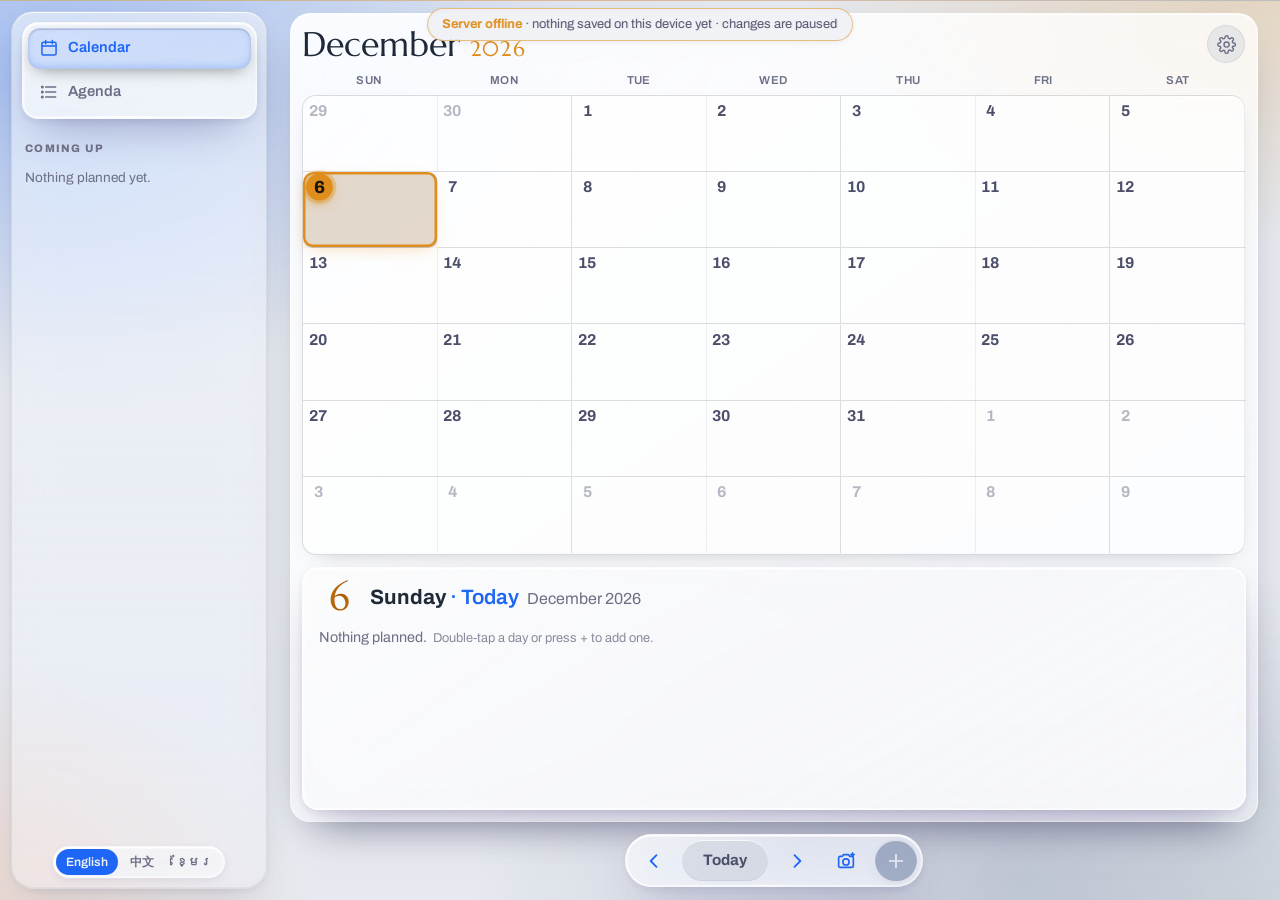
==== index.html @ 31ec97b5 "Deploy: smoother on phones, admin Devices screen, scanner status + colour (v147)" ====
<!doctype html>
<html lang="en">
<head>
<meta charset="utf-8">
<meta name="viewport" content="width=device-width, initial-scale=1, viewport-fit=cover">
<script>/* the app's language: the one chosen on this device, else the device's own (Khmer, Chinese), else English; set on <html lang> first so the right fonts load from the first paint */
(function(){var l="en";try{var s=localStorage.getItem("yai_lang");if(s==="en"||s==="zh"||s==="km")l=s;else{var n=navigator.languages||[navigator.language||"en"];for(var i=0;i<n.length;i++){var c=String(n[i]).toLowerCase();if(c.indexOf("km")===0){l="km";break}if(c.indexOf("zh")===0){l="zh";break}if(c.indexOf("en")===0)break}}}catch(e){}document.documentElement.lang=l})();</script>
<script>if(navigator.standalone)document.documentElement.classList.add("ios-app");
/* iPhone only (not iPad or Android): its own safe-area layout, see "iPhone" in the styles */
if(/iPhone|iPod/.test(navigator.userAgent))document.documentElement.classList.add("ios-phone");
/* Android: its Chrome misdraws live background blur (stale strips over the month header), so the glass there
   is drawn without it — see "Android" in the styles */
if(/Android/.test(navigator.userAgent)){document.documentElement.classList.add("android");if(+((navigator.userAgent.match(/Chrome\/(\d+)/)||[])[1]||0)>=115)document.documentElement.classList.add("android-blur")}</script>
<script>/* light (Catppuccin Latte) unless this device chose another theme (Daylight is also defined: data-theme="daylight") */
try{var t=localStorage.getItem("sk_theme");document.documentElement.setAttribute("data-theme",t||"latte");var g=localStorage.getItem("yai_glass");if(g==="soft"||g==="solid")document.documentElement.classList.add("gl-"+g)}catch(e){document.documentElement.setAttribute("data-theme","latte")}</script>
<meta name="theme-color" content="#e6e9ef">
<script>window.JOURNAL_STATIC=true</script>
<script src="static/local-api.js"></script>
<script src="static/supabase-api.js"></script>
<link rel="manifest" href="manifest.webmanifest">
<link rel="icon" href="static/favicon-32.png?v=2" type="image/png" sizes="32x32">
<link rel="apple-touch-icon" href="static/apple-touch-icon.png?v=2">
<meta name="apple-mobile-web-app-capable" content="yes">
<meta name="apple-mobile-web-app-status-bar-style" content="default">
<meta name="apple-mobile-web-app-title" content="Yai Calendar">
<title>Yai Calendar</title>
<!--
  Yai Calendar (was Odin's Journal) — future planned events (deliveries, bills, staff schedule,
  promotions). Its own app in its own space on purpose: separate from Odin's
  Vault's admin/inventory workflow, so it can be opened, bookmarked and used
  on its own without any of Vault's tab-switching machinery. Reads/writes
  only /api/journal/*, and shares nothing with Vault except the PIN
  (localStorage `sk_token`) and the same visual language.
-->
<link rel="preload" href="static/fonts/archivo-latin.woff2" as="font" type="font/woff2" crossorigin>
<style>
/* Self-hosted Marcellus + Archivo (latin, latin-ext), from Google Fonts — served from the shop computer so
   pages never wait on the internet for a font, and look the same when the internet is down. */
@font-face {
  font-family: 'Archivo';
  font-style: normal;
  font-weight: 400;
  font-stretch: 100%;
  font-display: swap;
  src: url(static/fonts/archivo-latin-ext.woff2) format('woff2');
  unicode-range: U+0100-02BA, U+02BD-02C5, U+02C7-02CC, U+02CE-02D7, U+02DD-02FF, U+0304, U+0308, U+0329, U+1D00-1DBF, U+1E00-1E9F, U+1EF2-1EFF, U+2020, U+20A0-20AB, U+20AD-20C4, U+2113, U+2C60-2C7F, U+A720-A7FF;
}
@font-face {
  font-family: 'Archivo';
  font-style: normal;
  font-weight: 400;
  font-stretch: 100%;
  font-display: swap;
  src: url(static/fonts/archivo-latin.woff2) format('woff2');
  unicode-range: U+0000-00FF, U+0131, U+0152-0153, U+02BB-02BC, U+02C6, U+02DA, U+02DC, U+0304, U+0308, U+0329, U+2000-206F, U+20AC, U+2122, U+2191, U+2193, U+2212, U+2215, U+FEFF, U+FFFD;
}
@font-face {
  font-family: 'Archivo';
  font-style: normal;
  font-weight: 500;
  font-stretch: 100%;
  font-display: swap;
  src: url(static/fonts/archivo-latin-ext.woff2) format('woff2');
  unicode-range: U+0100-02BA, U+02BD-02C5, U+02C7-02CC, U+02CE-02D7, U+02DD-02FF, U+0304, U+0308, U+0329, U+1D00-1DBF, U+1E00-1E9F, U+1EF2-1EFF, U+2020, U+20A0-20AB, U+20AD-20C4, U+2113, U+2C60-2C7F, U+A720-A7FF;
}
@font-face {
  font-family: 'Archivo';
  font-style: normal;
  font-weight: 500;
  font-stretch: 100%;
  font-display: swap;
  src: url(static/fonts/archivo-latin.woff2) format('woff2');
  unicode-range: U+0000-00FF, U+0131, U+0152-0153, U+02BB-02BC, U+02C6, U+02DA, U+02DC, U+0304, U+0308, U+0329, U+2000-206F, U+20AC, U+2122, U+2191, U+2193, U+2212, U+2215, U+FEFF, U+FFFD;
}
@font-face {
  font-family: 'Archivo';
  font-style: normal;
  font-weight: 600;
  font-stretch: 100%;
  font-display: swap;
  src: url(static/fonts/archivo-latin-ext.woff2) format('woff2');
  unicode-range: U+0100-02BA, U+02BD-02C5, U+02C7-02CC, U+02CE-02D7, U+02DD-02FF, U+0304, U+0308, U+0329, U+1D00-1DBF, U+1E00-1E9F, U+1EF2-1EFF, U+2020, U+20A0-20AB, U+20AD-20C4, U+2113, U+2C60-2C7F, U+A720-A7FF;
}
@font-face {
  font-family: 'Archivo';
  font-style: normal;
  font-weight: 600;
  font-stretch: 100%;
  font-display: swap;
  src: url(static/fonts/archivo-latin.woff2) format('woff2');
  unicode-range: U+0000-00FF, U+0131, U+0152-0153, U+02BB-02BC, U+02C6, U+02DA, U+02DC, U+0304, U+0308, U+0329, U+2000-206F, U+20AC, U+2122, U+2191, U+2193, U+2212, U+2215, U+FEFF, U+FFFD;
}
@font-face {
  font-family: 'Archivo';
  font-style: normal;
  font-weight: 700;
  font-stretch: 100%;
  font-display: swap;
  src: url(static/fonts/archivo-latin-ext.woff2) format('woff2');
  unicode-range: U+0100-02BA, U+02BD-02C5, U+02C7-02CC, U+02CE-02D7, U+02DD-02FF, U+0304, U+0308, U+0329, U+1D00-1DBF, U+1E00-1E9F, U+1EF2-1EFF, U+2020, U+20A0-20AB, U+20AD-20C4, U+2113, U+2C60-2C7F, U+A720-A7FF;
}
@font-face {
  font-family: 'Archivo';
  font-style: normal;
  font-weight: 700;
  font-stretch: 100%;
  font-display: swap;
  src: url(static/fonts/archivo-latin.woff2) format('woff2');
  unicode-range: U+0000-00FF, U+0131, U+0152-0153, U+02BB-02BC, U+02C6, U+02DA, U+02DC, U+0304, U+0308, U+0329, U+2000-206F, U+20AC, U+2122, U+2191, U+2193, U+2212, U+2215, U+FEFF, U+FFFD;
}
@font-face {
  font-family: 'Archivo';
  font-style: normal;
  font-weight: 800;
  font-stretch: 100%;
  font-display: swap;
  src: url(static/fonts/archivo-latin-ext.woff2) format('woff2');
  unicode-range: U+0100-02BA, U+02BD-02C5, U+02C7-02CC, U+02CE-02D7, U+02DD-02FF, U+0304, U+0308, U+0329, U+1D00-1DBF, U+1E00-1E9F, U+1EF2-1EFF, U+2020, U+20A0-20AB, U+20AD-20C4, U+2113, U+2C60-2C7F, U+A720-A7FF;
}
@font-face {
  font-family: 'Archivo';
  font-style: normal;
  font-weight: 800;
  font-stretch: 100%;
  font-display: swap;
  src: url(static/fonts/archivo-latin.woff2) format('woff2');
  unicode-range: U+0000-00FF, U+0131, U+0152-0153, U+02BB-02BC, U+02C6, U+02DA, U+02DC, U+0304, U+0308, U+0329, U+2000-206F, U+20AC, U+2122, U+2191, U+2193, U+2212, U+2215, U+FEFF, U+FFFD;
}
@font-face {
  font-family: 'Marcellus';
  font-style: normal;
  font-weight: 400;
  font-display: swap;
  src: url(static/fonts/marcellus-latin-ext.woff2) format('woff2');
  unicode-range: U+0100-02BA, U+02BD-02C5, U+02C7-02CC, U+02CE-02D7, U+02DD-02FF, U+0304, U+0308, U+0329, U+1D00-1DBF, U+1E00-1E9F, U+1EF2-1EFF, U+2020, U+20A0-20AB, U+20AD-20C4, U+2113, U+2C60-2C7F, U+A720-A7FF;
}
@font-face {
  font-family: 'Marcellus';
  font-style: normal;
  font-weight: 400;
  font-display: swap;
  src: url(static/fonts/marcellus-latin.woff2) format('woff2');
  unicode-range: U+0000-00FF, U+0131, U+0152-0153, U+02BB-02BC, U+02C6, U+02DA, U+02DC, U+0304, U+0308, U+0329, U+2000-206F, U+20AC, U+2122, U+2191, U+2193, U+2212, U+2215, U+FEFF, U+FFFD;
}

/* iPhone home-screen app (status bar "black-translucent"): on a page shorter than the screen iOS sizes the page as if the
   status-bar strip weren't there, so everything pinned to the bottom sat ~55pt higher on short tabs (Find, Rate) than on
   long ones (Stock). Keeping every page at least screen + status bar tall pins the bottom to the same place everywhere. */
html.ios-app body { min-height:calc(100vh + env(safe-area-inset-top)); }
@media (display-mode:standalone) { body { min-height:calc(100vh + env(safe-area-inset-top)); } }
</style>
<style>
  :root { color-scheme:dark;
          --bg:#1e2030; --card:#222436; --card-2:#2f334d; --fill:#2f334d; --fill-2:#3b4261;
          --line:#3b4261; --ink:#c8d3f5; --muted:#828bb8;
          --accent:#82aaff; --accent-soft:color-mix(in srgb,var(--k-act) 18%,transparent); --good:#c3e88d; --warn:#ff966c;
          --good-soft:color-mix(in srgb,var(--k-money) 15%,transparent); --warn-soft:color-mix(in srgb,var(--k-warn) 16%,transparent);
          --nav:color-mix(in srgb,var(--k-bg1) 74%,transparent); --radius:14px; --radius-lg:18px; --shadow:0 2px 10px rgba(0,0,0,.4);
          --gold:#D4AF37;
          --bifrost:linear-gradient(90deg,#D4AF37,#D98A3C,#8FA6BF,#8B7BC4,#5A6FC0);
          /* same two materials as Odin's Vault: --glass (real blur) for the handful
             of bounded surfaces here (clock, table, floating bars); --pane (no
             blur) for the 42 calendar day cells, the one thing that repeats. */
          --glass:linear-gradient(to bottom,color-mix(in srgb,var(--k-bg2) 66%,transparent),color-mix(in srgb,var(--k-bg2) 48%,transparent));
          --pane:linear-gradient(to bottom,color-mix(in srgb,var(--k-bg2) 92%,transparent),color-mix(in srgb,var(--k-bg2) 80%,transparent));
          --glass-blur:saturate(180%) blur(20px);
          --glass-line:color-mix(in srgb,var(--k-ink) 11%,transparent);
          --glass-edge:inset 0 1px 0 rgba(255,255,255,.14),inset 0 -1px 0 rgba(0,0,0,.32);
          --glass-lift:0 14px 38px -12px rgba(0,0,0,.62),0 2px 8px -3px rgba(0,0,0,.45);
          --ambient:radial-gradient(1200px 760px at 6% -12%,color-mix(in srgb,var(--k-act) 11%,transparent),transparent 60%),
                    radial-gradient(900px 640px at 104% 110%,color-mix(in srgb,var(--k-money) 5.5%,transparent),transparent 58%);
          --ease-out:cubic-bezier(.16,1,.3,1); --ease-spring:cubic-bezier(.34,1.4,.64,1);
          --ease-slide:cubic-bezier(.3,.8,.4,1); }
  * { box-sizing:border-box; }
  html { background:var(--bg); scroll-behavior:smooth; height:100%; }
  body { margin:0; background:transparent; color:var(--ink); min-height:100dvh;
         display:flex; flex-direction:column;
         font:17px/1.47 "Archivo",-apple-system,"SF Pro Text",system-ui,BlinkMacSystemFont,"Segoe UI",Roboto,Helvetica,Arial,sans-serif;
         -webkit-text-size-adjust:100%; -webkit-font-smoothing:antialiased; -webkit-tap-highlight-color:transparent; }
  body::before { content:""; position:fixed; inset:0; z-index:-1; pointer-events:none; background:var(--ambient); }
  button,input,textarea { font:inherit; color:inherit }
  :focus-visible { outline:2px solid var(--accent); outline-offset:2px; border-radius:6px; }

  header { background:var(--glass); -webkit-backdrop-filter:var(--glass-blur); backdrop-filter:var(--glass-blur);
           border-bottom:1px solid var(--glass-line); box-shadow:var(--glass-edge);
           padding:.5rem .9rem; padding-top:max(.5rem, env(safe-area-inset-top));
           padding-left:max(.9rem, env(safe-area-inset-left)); padding-right:max(.9rem, env(safe-area-inset-right));
           display:flex; align-items:center; gap:.6rem; position:sticky; top:0; z-index:5; }
  header::after { content:""; position:absolute; left:0; right:0; bottom:0; height:2px;
                  background:var(--bifrost); background-size:200% 100%; opacity:.55; pointer-events:none;
                  animation:bifrost 18s ease-in-out infinite alternate; }
  @keyframes bifrost { to { background-position:-200% 0; } }
  .ident { display:flex; align-items:center; gap:.5rem; min-width:0; }
  .mark { flex:none; width:22px; height:22px; display:block; }
  header h1 { margin:0; font-family:Marcellus,"Iowan Old Style",Georgia,serif;
              font-size:.92rem; font-weight:400; letter-spacing:.09em; text-transform:uppercase;
              color:var(--gold); opacity:.85; white-space:nowrap; overflow:hidden; text-overflow:ellipsis; }
  .back { flex:none; margin-left:auto; text-decoration:none; color:var(--accent); font-size:.82rem; font-weight:600;
          border:1px solid var(--glass-line); border-radius:8px; padding:.42rem .7rem; }
  .back:active { background:var(--fill); }
  @media (max-width:420px) { header h1 { font-size:.78rem; letter-spacing:.05em; } }

  .view-title { font-family:Marcellus,"Iowan Old Style",Georgia,serif; font-size:1.2rem;
                font-weight:400; letter-spacing:.005em; color:var(--ink); }
  .row { display:flex; gap:.5rem; align-items:center; }
  .muted { color:var(--muted); font-size:.9rem; }
  .empty { color:var(--muted); padding:.6rem .2rem; }
  .warn { color:var(--warn); } .good { color:var(--good); }
  input, select, textarea { font:inherit; font-size:1rem; padding:.6rem .75rem; border-radius:11px;
    width:100%; background:color-mix(in srgb,var(--k-bg3) 55%,transparent); color:var(--ink); border:1px solid var(--glass-line);
    box-shadow:var(--glass-edge); transition:box-shadow .15s, border-color .15s; }
  input:focus, select:focus, textarea:focus { outline:none; border-color:var(--accent);
    box-shadow:var(--glass-edge),0 0 0 3px var(--accent-soft); }
  input::placeholder, textarea::placeholder { color:var(--muted); opacity:.7; }
  input[type=checkbox] { width:auto; }
  .field { display:flex; flex-direction:column; gap:.28rem; flex:1 1 8rem; min-width:0; }
  .field > span { font-size:.74rem; color:var(--muted); font-weight:500; padding-left:.1rem; }
  button.act { background:var(--accent); color:#fff; border:none; padding:.62rem 1.1rem; border-radius:12px;
               cursor:pointer; font:inherit; font-size:1rem; font-weight:600;
               box-shadow:var(--glass-edge),0 6px 18px -8px color-mix(in srgb,var(--k-act) 55%,transparent);
               transition:opacity .15s, transform .2s var(--ease-spring); }
  button.act:hover { opacity:.9; } button.act:active { transform:scale(.96); }
  button.act:disabled { opacity:.4; cursor:default; }
  button.mini { border:1px solid var(--glass-line); background:color-mix(in srgb,var(--k-bg3) 50%,transparent); color:var(--accent);
                padding:.42rem .7rem; border-radius:9px; cursor:pointer; font-size:.88rem; font-weight:500;
                box-shadow:var(--glass-edge); transition:background-color .15s var(--ease-out), transform .2s var(--ease-spring); }
  button.mini:hover { background:var(--fill-2); }
  button.mini:active { transform:scale(.96); }
  .item-edit-actions { display:flex; gap:.5rem; justify-content:flex-end; margin-top:1rem; }
  @media (max-width:600px) { .item-edit-actions button { flex:1; } }
  .chip-lbl { background:var(--fill-2); border-radius:999px; padding:.1rem .5rem; }

  /* ---- photo-free modal dialogs (add event / day detail / askInput / askConfirm) ---- */
  /* dialogs cover what's visible of the screen (--vvt/--vvh: above the on-screen keyboard while it's open, set by
     the script under "keyboard"), on a solid card: forms read cleanly, with nothing showing through */
  .modal-ov { position:fixed; left:0; right:0; top:var(--vvt,0px); height:var(--vvh,100dvh); background:rgba(0,0,0,.5); z-index:25;
              display:flex; align-items:center; justify-content:center; padding:1rem;
              animation:overlayIn .22s ease both; }
  .modal-card { overscroll-behavior:contain; background:var(--k-bg2);
                border:1px solid var(--glass-line); box-shadow:var(--glass-edge),var(--glass-lift);
                border-radius:20px; max-width:min(26rem,calc(100vw - 2rem)); width:100%;
                max-height:calc(var(--vvh,100dvh) - 2rem); overflow:auto; overscroll-behavior:contain; touch-action:pan-y;
                padding:clamp(.85rem,3vw,1.2rem); animation:popIn .4s var(--ease-out) both; }
  /* phones: a sheet from the bottom edge, full width, that scrolls inside when the keyboard leaves it short of room */
  @media (max-width:560px) {
    .modal-ov { align-items:flex-end; padding:0; }
    .modal-card { max-width:100%; border-radius:20px 20px 0 0; border-bottom:0;
      max-height:calc(var(--vvh,100dvh) - env(safe-area-inset-top) - .75rem);
      padding:1rem 1rem calc(1rem + env(safe-area-inset-bottom)); }
  }
  .modal-card h2 { font-family:Marcellus,"Iowan Old Style",Georgia,serif; font-weight:400; margin:0 0 .7rem; }
  @keyframes fadeIn { from{ opacity:0; } to{ opacity:1; } }
  @keyframes popIn  { from{ opacity:0; transform:scale(.94) translateY(8px); } to{ opacity:1; transform:none; } }
  @keyframes overlayIn { from{ opacity:0; } to{ opacity:1; } }
  @media (prefers-reduced-motion: reduce){
    *, *::before, *::after { animation-duration:.001ms !important; animation-iteration-count:1 !important;
                             transition-duration:.001ms !important; scroll-behavior:auto !important; } }

  /* ---- Odin's Journal ---- */
  .jr-viewtoggle { display:flex; gap:.25rem; background:var(--fill); border-radius:10px; padding:3px; }
  .jr-vt-btn { border:none; background:transparent; color:var(--muted); border-radius:7px;
    padding:.5rem .75rem; cursor:pointer; font-size:.85rem; font-weight:600;
    transition:background-color .15s var(--ease-out), color .15s var(--ease-out); }
  .jr-vt-btn.active { background:var(--card); color:var(--accent); box-shadow:var(--shadow); }
  .jr-showpast { display:flex; align-items:center; gap:.35rem; font-size:.82rem; margin-left:auto; white-space:nowrap; }
  .jr-showpast input { width:auto; margin:0; }

  .jr-day-group { margin-bottom:1.1rem; }
  .jr-day-head { font-size:.95rem; font-weight:700; margin-bottom:.4rem; color:var(--ink); }
  .jr-day-head .rel { color:var(--accent); }
  .jr-table { display:grid; grid-template-columns:4.2rem 1fr 6rem 2.2rem 2.2rem; border-radius:12px; overflow:hidden;
    background:var(--glass); -webkit-backdrop-filter:var(--glass-blur); backdrop-filter:var(--glass-blur);
    border:1px solid var(--glass-line); box-shadow:var(--glass-edge),var(--glass-lift); }
  .jr-table .jr-h { font-size:.68rem; text-transform:uppercase; letter-spacing:.05em; color:var(--muted);
    background:var(--fill); padding:.4rem .5rem; border-bottom:1px solid var(--line); }
  .jr-cell { padding:.55rem .5rem; border-bottom:1px solid var(--line); border-right:1px solid var(--line);
    font-size:.88rem; min-width:0; overflow:hidden; text-overflow:ellipsis; white-space:nowrap; cursor:pointer;
    display:flex; align-items:center; transition:background-color .12s var(--ease-out); }
  .jr-cell:hover, .jr-cell:active { background:var(--fill); }
  .jr-cell.jr-time { font-variant-numeric:tabular-nums; color:var(--muted); }
  .jr-cell.jr-title { font-weight:600; }
  .jr-row.done .jr-title { color:var(--muted); text-decoration:line-through; }
  .jr-cell.jr-cat { font-size:.76rem; }
  .jr-cell.jr-check, .jr-cell.jr-del { justify-content:center; cursor:pointer; color:var(--muted); border-right:none; }
  .jr-cell.jr-check.done { color:var(--good); }
  .jr-cell.jr-del:hover { color:var(--warn); }
  .jr-row:last-child .jr-cell { border-bottom:none; }
  @media (max-width:640px) {
    .jr-table { grid-template-columns:3.6rem 1fr 2.2rem 2.2rem; }
    .jr-h.jr-h-cat, .jr-cell.jr-cat { display:none; }
  }

  .jr-cal-dow { display:grid; grid-template-columns:repeat(7,1fr); text-align:center; font-size:.7rem;
    color:var(--muted); text-transform:uppercase; letter-spacing:.04em; margin-bottom:.3rem; flex:none; }
  /* "move the date sheets down until the bottom tabs" — the grid stretches to
     fill whatever's left below the dow header, down to main's own bottom
     padding (which already clears the floating bars), instead of leaving a
     dead gap. grid-auto-rows:1fr splits that space evenly across whichever
     row count the current window has (5 or 6 weeks). */
  #jr-calendar { display:flex; flex-direction:column; flex:1; min-height:0; }
  .jr-cal-grid { display:grid; grid-template-columns:repeat(7,1fr); grid-auto-rows:1fr; gap:.3rem; flex:1; min-height:0; }
  #toast { position:fixed; bottom:calc(1.4rem + var(--foot-h,0px) + env(safe-area-inset-bottom)); left:50%;
           transform:translateX(-50%) translateY(14px); z-index:50;
           background:var(--glass); -webkit-backdrop-filter:var(--glass-blur); backdrop-filter:var(--glass-blur);
           border:1px solid var(--glass-line); box-shadow:var(--glass-edge),var(--glass-lift);
           color:var(--k-hi); padding:.75rem 1.2rem; border-radius:14px;
           width:max-content; max-width:min(26rem,calc(100vw - 2rem)); text-align:center; line-height:1.35;
           opacity:0; pointer-events:none; transition:opacity .28s var(--ease-out), transform .28s var(--ease-out); }
  #toast.show { opacity:1; transform:translateX(-50%) translateY(0); }
  /* phone: the Category column is hidden, so the tag moves under the note */
  .jr-cat-m { display:none; font-size:.76rem; margin-top:.2rem; }
  @media (max-width:640px) { .jr-cat-m { display:block; } }
  /* ================= Odin's Keep — shared system (v2) =================
     IDENTICAL in static/index.html, pos.html and journal.html. Each app is a
     self-contained file by design (no shared stylesheet), so this block is
     copied, not imported — edit it in one file, paste it into the other two.
     Everything here is namespaced --k-* / .keep-* so it can't collide with an
     app's own tokens; each app maps its legacy names onto these just below.

     Palette: tokyonight moon, verbatim. A hue means one thing, everywhere:
       money green · quantity yellow · size cyan · price-tier teal ·
       category magenta · interaction blue · destructive red · warning orange.
     Gold is Odin's — the mark, the wordmark, today's date, curated shelves —
     and nothing else. The Bifrost hairline appears once, under the bar. */
  :root {
    --k-hi:#fff; --k-on-act:#10121f; --k-bg0:#191b29; --k-bg1:#1e2030; --k-bg2:#222436; --k-bg3:#2f334d; --k-bg4:#3b4261;
    --k-line:color-mix(in srgb,var(--k-ink) 10%,transparent); --k-line-2:color-mix(in srgb,var(--k-ink) 16%,transparent);
    --k-ink:#c8d3f5; --k-muted:#828bb8; --k-faint:#636da6;
    --k-money:#c3e88d; --k-qty:#ffc777; --k-size:#86e1fc; --k-tier:#4fd6be;
    --k-cat:#c099ff; --k-act:#82aaff; --k-bad:#ff757f; --k-warn:#ff966c;
    --k-act-soft:color-mix(in srgb,var(--k-act) 14%,transparent); --k-money-soft:color-mix(in srgb,var(--k-money) 13%,transparent);
    --k-warn-soft:color-mix(in srgb,var(--k-warn) 14%,transparent); --k-bad-soft:color-mix(in srgb,var(--k-bad) 14%,transparent);
    --k-gold:#d4af37; --k-gold-soft:rgba(212,175,55,.12);
    --k-bifrost:linear-gradient(90deg,#d4af37,#d98a3c,#8fa6bf,#8b7bc4,#5a6fc0);
    --k-font:"Archivo",-apple-system,"SF Pro Text",system-ui,"Segoe UI",Roboto,Helvetica,Arial,sans-serif;
    --k-display:Marcellus,"Iowan Old Style",Georgia,serif;
    --k-r-sm:8px; --k-r:12px; --k-r-lg:16px;
    --k-lift:0 1px 0 rgba(255,255,255,.04) inset,0 10px 28px -14px rgba(0,0,0,.7);
    --ease-out:cubic-bezier(.16,1,.3,1); --ease-spring:cubic-bezier(.34,1.4,.64,1);
    --ease-slide:cubic-bezier(.3,.8,.4,1);
  }
  /* ---- the suite bar: brand + app switcher, same in all three apps ---- */
  .keep-bar { position:sticky; top:0; z-index:20; display:flex; flex-wrap:wrap; align-items:center;
    column-gap:.75rem; row-gap:0; background:color-mix(in srgb,var(--k-bg0) 86%,transparent);
    -webkit-backdrop-filter:saturate(160%) blur(18px); backdrop-filter:saturate(160%) blur(18px);
    padding:.5rem max(.9rem,env(safe-area-inset-right)) .5rem max(.9rem,env(safe-area-inset-left));
    padding-top:max(.5rem,env(safe-area-inset-top)); border-bottom:1px solid var(--k-line); }
  .keep-bar::after { content:""; position:absolute; left:0; right:0; bottom:-1px; height:2px; pointer-events:none;
    background:var(--k-bifrost); background-size:200% 100%; opacity:.5;
    animation:keepBifrost 18s ease-in-out infinite alternate; }
  @keyframes keepBifrost { to { background-position:-200% 0; } }
  .keep-brand { display:flex; align-items:center; gap:.45rem; flex:none; min-width:0; text-decoration:none; }
  .keep-brand svg { width:22px; height:22px; flex:none; display:block; }
  .keep-word { font:400 .8rem/1 var(--k-display); letter-spacing:.16em; text-transform:uppercase;
    color:var(--k-gold); opacity:.9; white-space:nowrap; }
  /* The switcher doubles as the app's title: the current app is the lit
     segment, with its name; the others are one tap away. */
  .keep-switch { display:flex; align-items:center; gap:2px; flex:none; padding:3px; border-radius:11px;
    background:var(--k-bg0); border:1px solid var(--k-line); }
  .keep-switch a { display:flex; align-items:center; gap:.4rem; height:2.1rem; padding:0 .7rem; border-radius:8px;
    color:var(--k-muted); text-decoration:none; font:600 .86rem/1 var(--k-font); white-space:nowrap;
    transition:background-color .18s var(--ease-out), color .18s var(--ease-out), transform .15s var(--ease-spring); }
  .keep-switch a svg { width:1.05rem; height:1.05rem; flex:none; }
  .keep-switch a:hover { color:var(--k-ink); }
  .keep-switch a:active { transform:scale(.95); }
  .keep-switch a[aria-current="page"] { background:var(--k-bg3); color:var(--k-ink);
    box-shadow:inset 0 1px 0 rgba(255,255,255,.06),0 2px 8px -3px rgba(0,0,0,.6); }
  .keep-switch a[aria-current="page"] svg { color:var(--k-gold); }
  .keep-tools { margin-left:auto; display:flex; align-items:center; gap:.4rem; flex:none; min-width:0; }
  /* phone: the other apps collapse to icons; the current one keeps its name */
  @media (max-width:640px) {
    .keep-bar { column-gap:.5rem; }
    .keep-switch a:not([aria-current="page"]) { padding:0 .55rem; }
    .keep-switch a:not([aria-current="page"]) span { display:none; }
  }
  @media (max-width:430px) { .keep-word { display:inline; } }   /* the Journal is the only app: keep its name */
  /* shared figure style: every number lines up down a column */
  .keep-num { font-variant-numeric:tabular-nums; font-feature-settings:"tnum"; }
  @media (prefers-reduced-motion:reduce) { .keep-bar::after { animation:none; } }

  /* ================= Odin's Journal — v2 layer =================
     Last in the sheet so it wins ties. The shared suite bar replaces the old
     header + "Journal" title (the switcher already names the app), and the
     thin clock strip becomes the page's heading: today, set large. */
  :root { --bg:var(--k-bg1); --card:var(--k-bg2); --card-2:var(--k-bg3); --fill:var(--k-bg3); --fill-2:var(--k-bg4);
          --ink:var(--k-ink); --muted:var(--k-muted); --accent:var(--k-act); --accent-soft:var(--k-act-soft);
          --good:var(--k-money); --warn:var(--k-warn); --gold:var(--k-gold); --bifrost:var(--k-bifrost);
          --glass-line:var(--k-line); }
  body { font-family:var(--k-font); font-size:16px; }
  main { margin-top:1.4rem; }
  button.act { color:var(--k-on-act); font-weight:700; }


  .jr-showpast { padding:.35rem .7rem; border-radius:999px; border:1px solid var(--k-line); color:var(--k-muted);
    cursor:pointer; user-select:none; }
  .jr-showpast:has(input:checked) { color:var(--k-act); border-color:color-mix(in srgb,var(--k-act) 45%,transparent); background:var(--k-act-soft); }
  .jr-day-head { font-size:.7rem; font-weight:700; letter-spacing:.1em; text-transform:uppercase; color:var(--k-muted); }
  .jr-day-head .rel { color:var(--k-gold); }
  .jr-table { border-radius:var(--k-r); }
  .jr-table .jr-h { font-size:.64rem; letter-spacing:.09em; font-weight:700; }

  /* an empty agenda is the normal starting state, not an error — say what
     goes here, in the space where it will go */
  #jr-agenda-list > .empty { display:flex; flex-direction:column; align-items:center; gap:.35rem; text-align:center;
    padding:2.4rem 1.2rem; border:1px dashed var(--k-line-2); border-radius:var(--k-r-lg); color:var(--k-muted); }
  #jr-agenda-list > .empty::before { content:""; width:2.4rem; height:2.4rem; margin-bottom:.35rem; opacity:.7;
    background:currentColor;
    -webkit-mask:url("data:image/svg+xml,%3Csvg xmlns='http://www.w3.org/2000/svg' viewBox='0 0 24 24' fill='none' stroke='black' stroke-width='1.5' stroke-linecap='round' stroke-linejoin='round'%3E%3Crect x='3.5' y='5' width='17' height='15.5' rx='2'/%3E%3Cpath d='M3.5 9.5h17M8 3v4M16 3v4M12 13v4M10 15h4'/%3E%3C/svg%3E") center/contain no-repeat;
            mask:url("data:image/svg+xml,%3Csvg xmlns='http://www.w3.org/2000/svg' viewBox='0 0 24 24' fill='none' stroke='black' stroke-width='1.5' stroke-linecap='round' stroke-linejoin='round'%3E%3Crect x='3.5' y='5' width='17' height='15.5' rx='2'/%3E%3Cpath d='M3.5 9.5h17M8 3v4M16 3v4M12 13v4M10 15h4'/%3E%3C/svg%3E") center/contain no-repeat; }
  .jr-cal-day { border-radius:9px; }
  .jr-vt-btn.active { background:var(--k-bg3); color:var(--k-ink); }

  /* ================= Odin's Keep — motion (shared, v2) =================
     IDENTICAL in index.html, pos.html and journal.html — edit once, paste
     into the other two. Modelled on iOS: real springs rather than generic
     ease curves, so things decelerate the way physical objects do and
     settle instead of stopping dead.
       --k-smooth  critically damped: panels, sheets, page content — no overshoot
       --k-snappy  ~2% overshoot: toggles, sliding highlights, small moves
       --k-bouncy  ~8% rebound: ONLY the spring-back when a press is released
       --k-ios     the iOS sheet curve, for things that slide a long way
       --k-exit    leaving is quicker and quieter than arriving
     Springs are sampled into CSS linear(); a browser without it (iOS < 17.2)
     falls back to the nearest cubic-bezier. The app's older three tokens
     (--ease-out / --ease-spring / --ease-slide) are re-pointed here, so every
     existing transition picks the springs up without being rewritten. */
  :root {
    --k-smooth:cubic-bezier(.2,.9,.25,1); --k-snappy:cubic-bezier(.25,1.1,.4,1); --k-bouncy:cubic-bezier(.3,1.35,.45,1);
    --k-ios:cubic-bezier(.32,.72,0,1); --k-exit:cubic-bezier(.4,0,.9,.6);
    --k-t-press:.1s; --k-t-quick:.32s; --k-t:.52s; --k-t-slow:.68s;
  }
  @supports (transition-timing-function:linear(0,1)) {
    :root {
      --k-smooth:linear(0, 0.025, 0.085, 0.165, 0.252, 0.341, 0.426, 0.505, 0.576, 0.64, 0.696, 0.744, 0.786, 0.822, 0.852, 0.877, 0.899, 0.916, 0.931, 0.944, 0.954, 0.962, 0.969, 0.975, 0.98, 0.983, 0.987, 0.989, 0.991, 0.993, 0.994, 0.995, 0.996, 0.997, 1);
      --k-snappy:linear(0, 0.031, 0.108, 0.21, 0.324, 0.438, 0.546, 0.643, 0.728, 0.8, 0.859, 0.906, 0.942, 0.97, 0.99, 1.003, 1.012, 1.017, 1.019, 1.02, 1.019, 1.017, 1.015, 1.013, 1.011, 1.009, 1.007, 1.005, 1.004, 1.003, 1.002, 1.001, 1.001, 1, 1);
      --k-bouncy:linear(0, 0.046, 0.158, 0.305, 0.462, 0.614, 0.748, 0.86, 0.947, 1.009, 1.05, 1.074, 1.083, 1.082, 1.074, 1.063, 1.05, 1.037, 1.025, 1.015, 1.007, 1.001, 0.997, 0.994, 0.993, 0.993, 0.993, 0.994, 0.995, 0.997, 0.998, 0.998, 0.999, 1, 1);
    }
  }
  :root { --ease-out:var(--k-smooth); --ease-spring:var(--k-snappy); --ease-slide:var(--k-ios); }

  @keyframes kFadeIn   { from { opacity:0; } }
  @keyframes kFadeOut  { to   { opacity:0; } }
  @keyframes kRise     { from { opacity:0; transform:translate3d(0,10px,0); } }
  @keyframes kReveal   { from { opacity:0; transform:translate3d(0,-6px,0); } }
  @keyframes kSheetIn  { from { opacity:0; transform:translate3d(0,14px,0) scale(.965); } }
  @keyframes kSheetOut { to   { opacity:0; transform:translate3d(0,8px,0) scale(.975); } }
  @keyframes kToastIn  { from { opacity:0; transform:translate3d(-50%,18px,0) scale(.94); } }

  /* ---- press: sink fast, spring back ----
     The "in" is near-instant so a tap feels acknowledged under the finger;
     the release rides the bouncy spring back to rest. */
  .k-press, button.act, button.mini, a.mini, .chip, .keep-switch a, .add-seg button, .add-kind-btn,
  .jr-vt-btn, .tile, .note, .step button, .paybtn, .go, .ghost, .xbtn, .add-photo-btn {
    transition-property:transform, background-color, border-color, color, box-shadow, opacity;
    transition-duration:var(--k-t-slow), .2s, .2s, .2s, .25s, .2s;
    transition-timing-function:var(--k-bouncy), ease, ease, ease, ease, ease; }
  .k-press:active, button.act:active:not(:disabled), button.mini:active, a.mini:active, .chip:active,
  .keep-switch a:active, .add-seg button:active, .add-kind-btn:active, .jr-vt-btn:active,
  .tile:active, .note:active, .step button:active, .paybtn:active:not([disabled]), .go:active:not([disabled]),
  .ghost:active, .xbtn:active, .add-photo-btn:active {
    transform:scale(.96); transition-duration:var(--k-t-press), .1s, .1s, .1s, .1s, .1s;
    transition-timing-function:ease-out; }
  .tile:active, .add-photo-btn:active, .add-kind-btn:active { transform:scale(.975); }

  /* ---- sliding thumb for segmented controls (positioned by kThumbs() in JS) ---- */
  .k-thumbed { position:relative; isolation:isolate; }
  .k-thumb { position:absolute; left:0; top:0; z-index:-1; pointer-events:none; border-radius:8px;
    background:var(--k-bg3); box-shadow:inset 0 1px 0 rgba(255,255,255,.06),0 2px 8px -3px rgba(0,0,0,.6);
    transition:transform var(--k-t) var(--k-snappy), width var(--k-t) var(--k-snappy), height var(--k-t) var(--k-snappy), opacity .2s;
    will-change:transform,width; }
  .k-thumbed.k-ready > .active, .k-thumbed.k-ready > [aria-current="page"] { background:transparent !important; box-shadow:none !important; }
  .k-thumb.k-line { height:2px !important; border-radius:2px; background:var(--k-act); box-shadow:none; }

  /* ---- toasts spring up, sheets settle, overlays fade ---- */
  #toast.show, #toast.on { animation:kToastIn var(--k-t) var(--k-snappy) both; }

  /* ---- between apps: the suite bar stays put, the page cross-fades ---- */
  @view-transition { navigation:auto; }
  .keep-bar { view-transition-name:keep-bar; }
  ::view-transition-old(root) { animation:kFadeOut .18s var(--k-exit) both; }
  ::view-transition-new(root) { animation:kRise .42s var(--k-smooth) both; }
  ::view-transition-group(keep-bar) { animation-duration:.3s; }

  @media (prefers-reduced-motion:reduce) {
    .k-thumb { transition:none; }
    ::view-transition-group(*), ::view-transition-old(*), ::view-transition-new(*) { animation:none !important; }
  }

  /* ================= Journal motion ================= */
  .modal-ov { animation:kFadeIn .28s ease-out both; }
  .modal-card { animation:kSheetIn var(--k-t) var(--k-smooth) both; will-change:transform,opacity; }
  .modal-ov.k-leaving { animation:kFadeOut .22s var(--k-exit) forwards; }
  .modal-ov.k-leaving .modal-card { animation:kSheetOut .22s var(--k-exit) forwards; }
  #jr-agenda, #jr-calendar { animation:kRise var(--k-t) var(--k-smooth) both; will-change:transform,opacity; }
  @keyframes kRiseR { from { opacity:0; transform:translateY(14px); } }
  @keyframes kRiseC { from { opacity:0; transform:translateX(-50%) translateY(14px); } }
  #jr-cal-nav, #jr-actions-bar { animation:kRiseC var(--k-t) var(--k-snappy) both; }
  .jr-day-group { animation:kRise var(--k-t) var(--k-smooth) both; }
  .jr-viewtoggle .k-thumb { border-radius:999px; }
  .jr-cal-day { transition:background-color .2s ease, transform var(--k-t-slow) var(--k-bouncy); }
  .jr-cal-day:active { transform:scale(.95); transition-duration:var(--k-t-press); }

  /* motion pass: agenda days cascade in; the calendar fills in a quick wave */
  @keyframes jrCell { from { opacity:0; transform:scale(.94); } }
  .jr-day-group:nth-child(1){animation-delay:0ms}
  .jr-day-group:nth-child(2){animation-delay:45ms}
  .jr-day-group:nth-child(3){animation-delay:90ms}
  .jr-day-group:nth-child(4){animation-delay:135ms}
  .jr-day-group:nth-child(5){animation-delay:180ms}
  .jr-day-group:nth-child(6){animation-delay:225ms}
  .jr-day-group:nth-child(7){animation-delay:270ms}
  .jr-day-group:nth-child(8){animation-delay:315ms}
  .jr-day-group:nth-child(9){animation-delay:360ms}
  .jr-day-group:nth-child(10){animation-delay:405ms}
  .jr-day-group:nth-child(n+11){animation-delay:450ms}
  .jr-cal-day { animation:jrCell .42s var(--k-smooth) backwards; will-change:transform,opacity; }
  .jr-cal-day:nth-child(1){animation-delay:0ms}
  .jr-cal-day:nth-child(2){animation-delay:9ms}
  .jr-cal-day:nth-child(3){animation-delay:18ms}
  .jr-cal-day:nth-child(4){animation-delay:27ms}
  .jr-cal-day:nth-child(5){animation-delay:36ms}
  .jr-cal-day:nth-child(6){animation-delay:45ms}
  .jr-cal-day:nth-child(7){animation-delay:54ms}
  .jr-cal-day:nth-child(8){animation-delay:63ms}
  .jr-cal-day:nth-child(9){animation-delay:72ms}
  .jr-cal-day:nth-child(10){animation-delay:81ms}
  .jr-cal-day:nth-child(11){animation-delay:90ms}
  .jr-cal-day:nth-child(12){animation-delay:99ms}
  .jr-cal-day:nth-child(13){animation-delay:108ms}
  .jr-cal-day:nth-child(14){animation-delay:117ms}
  .jr-cal-day:nth-child(15){animation-delay:126ms}
  .jr-cal-day:nth-child(16){animation-delay:135ms}
  .jr-cal-day:nth-child(17){animation-delay:144ms}
  .jr-cal-day:nth-child(18){animation-delay:153ms}
  .jr-cal-day:nth-child(19){animation-delay:162ms}
  .jr-cal-day:nth-child(20){animation-delay:171ms}
  .jr-cal-day:nth-child(21){animation-delay:180ms}
  .jr-cal-day:nth-child(22){animation-delay:189ms}
  .jr-cal-day:nth-child(23){animation-delay:198ms}
  .jr-cal-day:nth-child(24){animation-delay:207ms}
  .jr-cal-day:nth-child(25){animation-delay:216ms}
  .jr-cal-day:nth-child(26){animation-delay:225ms}
  .jr-cal-day:nth-child(27){animation-delay:234ms}
  .jr-cal-day:nth-child(28){animation-delay:243ms}
  .jr-cal-day:nth-child(29){animation-delay:252ms}
  .jr-cal-day:nth-child(30){animation-delay:261ms}
  .jr-cal-day:nth-child(31){animation-delay:270ms}
  .jr-cal-day:nth-child(32){animation-delay:279ms}
  .jr-cal-day:nth-child(33){animation-delay:288ms}
  .jr-cal-day:nth-child(34){animation-delay:297ms}
  .jr-cal-day:nth-child(35){animation-delay:306ms}
  .jr-cal-day:nth-child(36){animation-delay:315ms}
  .jr-cal-day:nth-child(37){animation-delay:324ms}
  .jr-cal-day:nth-child(38){animation-delay:333ms}
  .jr-cal-day:nth-child(39){animation-delay:342ms}
  .jr-cal-day:nth-child(40){animation-delay:351ms}
  .jr-cal-day:nth-child(41){animation-delay:360ms}
  .jr-cal-day:nth-child(42){animation-delay:369ms}
  .jr-cal-day:nth-child(n+43){animation-delay:378ms}
  @media (prefers-reduced-motion:reduce) { .jr-cal-day { animation:none; } }

/* embedded in a host's frame: the host has its own app switcher */
html.embedded .keep-brand, html.embedded .keep-switch { display:none !important; }

  /* ===== Themes — each only sets the --k-* palette; everything else (glass, tints, glows,
     ambient wash) is color-mix()ed from these, so a theme is ~20 values. Chosen in Vault's
     Settings, kept in localStorage 'sk_theme' (shared by Vault, POS and Journal). The default
     Tokyo Night Moon is the plain :root above, with no data-theme. ===== */
  /* Catppuccin Latte (catppuccin.com/palette): crust/mantle/base for the layers, surface0/1 for fills, text/subtext,
     and its blue, green, yellow, peach, red, mauve, teal and sky for the meanings above */
  :root[data-theme="latte"] { color-scheme:light;
    --k-bg0:#dce0e8; --k-bg1:#e6e9ef; --k-bg2:#eff1f5; --k-bg3:#ccd0da; --k-bg4:#bcc0cc;
    --k-ink:#4c4f69; --k-hi:#4c4f69; --k-muted:#6c6f85; --k-faint:#8c8fa1;
    --k-money:#40a02b; --k-qty:#df8e1d; --k-size:#04a5e5; --k-tier:#179299; --k-cat:#8839ef;
    --k-act:#1e66f5; --k-bad:#d20f39; --k-warn:#fe640b; --k-on-act:#eff1f5;
    --k-gold:#df8e1d; --gold:#df8e1d; --shot-a:#e6e9ef; --shot-b:#dce0e8;
    --glass-edge:inset 0 1px 0 rgba(255,255,255,.8),inset 0 -1px 0 rgba(76,79,105,.07);
    --glass-lift:0 14px 36px -16px rgba(76,79,105,.28),0 2px 8px -3px rgba(76,79,105,.14);
    --k-lift:0 1px 0 rgba(255,255,255,.7) inset,0 8px 22px -14px rgba(76,79,105,.32);
    --shadow:0 2px 10px rgba(76,79,105,.16); }
  :root[data-theme="daylight"] { color-scheme:light;
    --k-bg0:#cfd4e3; --k-bg1:#e1e2e7; --k-bg2:#f1f2f7; --k-bg3:#dfe2ec; --k-bg4:#c5cadc;
    --k-ink:#343b58; --k-hi:#16161e; --k-muted:#5f6a9c; --k-faint:#8189b0;
    --k-money:#3f6b1f; --k-qty:#8a5a00; --k-size:#00678a; --k-tier:#0c7d68; --k-cat:#7a3fd1;
    --k-act:#2e7de9; --k-bad:#d1243f; --k-warn:#b45309; --k-on-act:#ffffff;
    --k-gold:#9a7608; --gold:#9a7608; --shot-a:#dde1ee; --shot-b:#cdd3e4;
    --glass-edge:inset 0 1px 0 rgba(255,255,255,.85),inset 0 -1px 0 rgba(40,50,90,.07);
    --glass-lift:0 14px 36px -16px rgba(50,62,110,.30),0 2px 8px -3px rgba(50,62,110,.16);
    --k-lift:0 1px 0 rgba(255,255,255,.7) inset,0 8px 22px -14px rgba(50,62,110,.35);
    --shadow:0 2px 10px rgba(50,62,110,.18); }
  :root[data-theme="gruvbox"] { color-scheme:dark;
    --k-bg0:#1b1d1e; --k-bg1:#282828; --k-bg2:#32302f; --k-bg3:#3c3836; --k-bg4:#504945;
    --k-ink:#ebdbb2; --k-hi:#fbf1c7; --k-muted:#a89984; --k-faint:#7c6f64;
    --k-money:#b8bb26; --k-qty:#fabd2f; --k-size:#83a598; --k-tier:#8ec07c; --k-cat:#d3869b;
    --k-act:#83a598; --k-bad:#fb4934; --k-warn:#fe8019; --k-on-act:#1d2021;
    --k-gold:#d4af37; --gold:#d4af37; --shot-a:#2c2a28; --shot-b:#1d1c1b; }
  :root[data-theme="nord"] { color-scheme:dark;
    --k-bg0:#242933; --k-bg1:#2e3440; --k-bg2:#3b4252; --k-bg3:#434c5e; --k-bg4:#4c566a;
    --k-ink:#d8dee9; --k-hi:#eceff4; --k-muted:#9ba7bc; --k-faint:#7886a0;
    --k-money:#a3be8c; --k-qty:#ebcb8b; --k-size:#88c0d0; --k-tier:#8fbcbb; --k-cat:#b48ead;
    --k-act:#81a1c1; --k-bad:#bf616a; --k-warn:#d08770; --k-on-act:#2e3440;
    --k-gold:#d4af37; --gold:#d4af37; --shot-a:#2b3340; --shot-b:#20262f; }
  :root[data-theme="rose-pine"] { color-scheme:dark;
    --k-bg0:#12101b; --k-bg1:#191724; --k-bg2:#1f1d2e; --k-bg3:#26233a; --k-bg4:#403d52;
    --k-ink:#e0def4; --k-hi:#f7f5ff; --k-muted:#908caa; --k-faint:#6e6a86;
    --k-money:#8fd0a0; --k-qty:#f6c177; --k-size:#9ccfd8; --k-tier:#5aa9c4; --k-cat:#c4a7e7;
    --k-act:#ebbcba; --k-bad:#eb6f92; --k-warn:#ea9a97; --k-on-act:#191724;
    --k-gold:#d4af37; --gold:#d4af37; --shot-a:#241f33; --shot-b:#171424; }
  :root[data-theme="odin-black"] { color-scheme:dark;
    --k-bg0:#000000; --k-bg1:#06060a; --k-bg2:#101015; --k-bg3:#1a1a22; --k-bg4:#2b2b36;
    --k-ink:#e8e6df; --k-hi:#ffffff; --k-muted:#9d998c; --k-faint:#6f6b60;
    --k-money:#7fd49a; --k-qty:#e7c15a; --k-size:#7cc8e8; --k-tier:#4fd6be; --k-cat:#b69cff;
    --k-act:#d9b64a; --k-bad:#ff6b6b; --k-warn:#ff9a5c; --k-on-act:#0b0b0e;
    --k-gold:#d4af37; --gold:#d4af37; --shot-a:#14141b; --shot-b:#08080c; }
  :root[data-theme="forest"] { color-scheme:dark;
    --k-bg0:#0d1512; --k-bg1:#13201b; --k-bg2:#1a2a24; --k-bg3:#243730; --k-bg4:#33493f;
    --k-ink:#d5e6dc; --k-hi:#f1fbf5; --k-muted:#8fa89b; --k-faint:#688075;
    --k-money:#a6e07a; --k-qty:#f0c870; --k-size:#7fd6e0; --k-tier:#4fd6a8; --k-cat:#c9a0e8;
    --k-act:#6fcf97; --k-bad:#ff7a7a; --k-warn:#f2994a; --k-on-act:#0d1512;
    --k-gold:#d4af37; --gold:#d4af37; --shot-a:#18281f; --shot-b:#0e1914; }

  /* ---- phone: the suite bar keeps just the logo; its app switcher lives in a strip along the bottom ---- */
  :root { --foot-h:0px; }
  #keepfoot { display:none; }
  @media (max-width:800px) {
    :root { --foot-h:3.8rem; --tap:2.9rem; }
    .foot-t { will-change:translate,scale; scale:1 calc(1 - var(--sq,0) * .22); transform-origin:50% 100%; }
    /* physics: under a fast scroll the bar squashes down onto the bottom edge and its contents squeeze in; a spring
       (driven by the scroll script) lets it rebound past rest and settle. --sq is set on the bars only, never :root. */
    .foot-t > * { scale:calc(1 - var(--sqi,0) * .14) calc(1 + var(--sqi,0) * .12); transform-origin:50% 100%; }
    /* and each tab's icon dips with it, then hops on the rebound */
    .foot-t > * > svg, .foot-t > * > .ic, .foot-t > * > a > svg { translate:0 calc(var(--sqi,0) * 5px); }
    html.foot-push .foot-t { transition:translate .18s cubic-bezier(.2,.8,.3,1); }
    html.foot-snap .foot-t { transition:translate .62s cubic-bezier(.34,1.45,.64,1); }   /* spring: overshoots a little and settles */
    @media (prefers-reduced-motion:reduce) { html.foot-push .foot-t, html.foot-snap .foot-t { transition:none; } }
    header.keep-bar .keep-switch { display:none; }
    #keepfoot { position:fixed; left:0; right:0; bottom:0; z-index:45; display:flex; align-items:center;
      justify-content:flex-start; height:calc(var(--foot-h) + env(safe-area-inset-bottom));
      padding:0 max(.6rem,env(safe-area-inset-right)) env(safe-area-inset-bottom) max(1.6rem,env(safe-area-inset-left));
      background:color-mix(in srgb,var(--k-bg0) 86%,transparent);
      -webkit-backdrop-filter:saturate(160%) blur(18px); backdrop-filter:saturate(160%) blur(18px);
      border-top:1px solid var(--k-line); }
    /* the same strip as Odin's Vault (vault.css, the --tap pass): 46px targets, icon-only, 3.8rem tall — so the
       switcher doesn't change size or shape when you move between the apps */
    #keepfoot { gap:.35rem; }
    #keepfoot .keep-switch { gap:.25rem; }
    #keepfoot .keep-switch a { height:var(--tap); min-width:var(--tap); padding:0; border-radius:14px; justify-content:center; }
    #keepfoot .keep-switch a:not([aria-current="page"]) { padding:0; }
    #keepfoot .keep-switch a span { display:none; }
    #keepfoot .keep-switch a svg { width:22px; height:22px; }
    /* floating island, the same as Odin's Vault's app strip: shrink-wrapped, inset from the edges, on the right */
    body #keepfoot { left:auto; right:max(.6rem,env(safe-area-inset-right)); bottom:calc(.55rem + env(safe-area-inset-bottom));
      height:auto; padding:.25rem; border-radius:22px; border:1px solid var(--k-line);
      box-shadow:0 1px 0 color-mix(in srgb,#fff 6%,transparent) inset,0 16px 36px -14px rgba(0,0,0,.72),0 3px 10px -4px rgba(0,0,0,.45);
      background:var(--k-bg2); }
    :root { --foot-h:4.7rem; --tap:2.9rem; }   /* the island (~4rem) + its gap below: what the page keeps clear above it */
    /* right-hand bias: everything along the bottom sits where the right thumb rests */
    #keepfoot { justify-content:flex-end; padding-right:max(.8rem,env(safe-area-inset-right)); }
  }
  html.embedded { --foot-h:0px; }
  html.embedded #keepfoot { display:none !important; }
  /* taps always land: an overlay that is animating out never swallows them, and nothing waits on a double-tap check */
  .k-leaving, .k-leaving * { pointer-events:none !important; }
  button, a, summary, label, select, input[type="checkbox"], input[type="radio"], [onclick], [role="button"], .tile, .prod, .chip { touch-action:manipulation; }

  /* ---- performance: nothing repaints on an idle page ----
     The header's gold line animated background-position: a main-thread restyle + repaint 60 times a second,
     forever, on every page. Same look, now slid by transform (the GPU does it, the page does nothing).
     Rank and badge shimmers play when they appear, then rest, instead of repainting every frame forever. */
  .keep-bar, .top { overflow-x:clip; }
  .keep-bar::after, .top::after { right:auto; width:300%; background-size:66.667% 100%; background-repeat:repeat-x;
    animation:kbSlide 18s ease-in-out 2 alternate; will-change:transform; }   /* sweeps there and back once, then rests: an idle page does no work */
  @keyframes kbSlide { to { transform:translateX(-66.667%); } }
  @media (max-width:800px), (pointer:coarse) { .keep-bar::after, .top::after { animation:none; } }   /* phones: still gold line */
  .rank.rank-diamond, .b-holo { animation-iteration-count:2; }
  @media (prefers-reduced-motion:reduce) { .keep-bar::after, .top::after { animation:none; } }

  /* ================= Layout v3: side rail · month on top · selected day below ================= */
  html, body { height:100%; }
  body { height:100dvh; min-height:0; overflow:hidden; }
  .jr-shell { flex:1; min-height:0; display:flex; }

  /* the side section: Calendar / Agenda, and Add event — nothing else */
  .jr-rail { flex:none; width:11.5rem; display:flex; flex-direction:column; gap:.75rem;
    padding:.9rem .7rem; padding-left:max(.7rem,env(safe-area-inset-left)); padding-bottom:max(.9rem,env(safe-area-inset-bottom));
    border-right:1px solid var(--glass-line); background:color-mix(in srgb,var(--k-bg0) 55%,transparent);
    animation:kRailIn var(--k-t) var(--k-smooth) both; }
  @keyframes kRailIn { from { opacity:0; transform:translateX(-12px); } }
  .jr-rail .jr-viewtoggle { flex-direction:column; gap:.2rem; border-radius:14px; padding:4px; }
  .jr-rail .jr-viewtoggle .k-thumb { border-radius:10px; }
  .jr-rail .jr-vt-btn { display:flex; align-items:center; gap:.6rem; padding:.62rem .7rem; border-radius:10px; font-size:.92rem; text-align:left; }
  .jr-rail svg { width:20px; height:20px; flex:none; }
  .jr-rail .jr-add { margin-top:auto; display:flex; align-items:center; justify-content:center; gap:.45rem;
    padding:.75rem .7rem; border-radius:14px; color:var(--k-on-act); }
  @media (max-width:760px), (max-height:520px) and (orientation:landscape) {
    .jr-rail { width:4.1rem; padding:.7rem .45rem; padding-left:max(.45rem,env(safe-area-inset-left)); }
    .jr-rail span { display:none; }
    .jr-rail .jr-vt-btn { justify-content:center; padding:.75rem 0; }
    .jr-rail .jr-add { padding:.85rem 0; border-radius:16px; }
    .jr-rail svg { width:22px; height:22px; }
  }

  main { flex:1; min-width:0; min-height:0; max-width:none; margin:0; display:flex; flex-direction:column;
    padding:.8rem clamp(.6rem,2vw,1.4rem); padding-right:max(clamp(.6rem,2vw,1.4rem),env(safe-area-inset-right));
    padding-bottom:max(.8rem,env(safe-area-inset-bottom)); }
  #jr-agenda { flex:1; min-height:0; overflow:auto; width:100%; max-width:760px; margin:0 auto; padding-bottom:1rem; }
  .jr-agenda-head { margin-bottom:.7rem; }
  .jr-agenda-head .view-title { margin:0; }
  /* the calendar card: white glass on the light themes (Latte, Daylight); on dark themes the same card in the
     theme's own dark glass (white there made the day numbers and the day panel text unreadable) */
  #jr-calendar { --calendar-ink:var(--ink); --calendar-muted:var(--muted); --calendar-line:var(--glass-line);
    flex:1; min-height:0; display:flex; flex-direction:column; gap:.6rem; width:100%; max-width:1800px; margin:0 auto;
    color:var(--calendar-ink); border:1px solid rgba(255,255,255,.1); border-radius:20px; padding:.7rem;
    background:linear-gradient(145deg,color-mix(in srgb,var(--k-bg2) 70%,transparent),color-mix(in srgb,var(--k-bg2) 45%,transparent));
    -webkit-backdrop-filter:saturate(150%) blur(18px); backdrop-filter:saturate(150%) blur(18px);
    box-shadow:0 18px 42px -24px rgba(0,0,0,.6),inset 0 1px 0 rgba(255,255,255,.08); }   /* big monitors: the month uses the screen */
  :root:is([data-theme="latte"],[data-theme="daylight"]) #jr-calendar { --calendar-ink:#1f2937; --calendar-muted:#64748b; --calendar-line:rgba(15,23,42,.14);
    border-color:rgba(255,255,255,.7); background:linear-gradient(145deg,rgba(255,255,255,.9),rgba(255,255,255,.62));
    box-shadow:0 18px 42px -24px rgba(15,23,42,.5),inset 0 1px 0 rgba(255,255,255,.9); }   /* big monitors: the month uses the screen */
  .jr-split { flex:1; min-height:0; display:flex; flex-direction:column; gap:.75rem; }

  /* top: the month */
  .jr-top { flex:1 1 0; min-height:15rem; display:flex; flex-direction:column; }   /* the month is the page: everything the day panel doesn't need */
  .jr-cal-head { display:flex; align-items:center; gap:.6rem; margin:0 0 .55rem; flex:none; }
  .jr-month { margin:0; flex:1; min-width:0; font:400 clamp(1.45rem,3.2vw,2.1rem)/1.1 var(--k-display); color:var(--calendar-ink);
    white-space:nowrap; overflow:hidden; text-overflow:ellipsis; }
  .jr-year { color:var(--gold); letter-spacing:.06em; font-size:.62em; }
  .jr-cal-dow { margin-bottom:.35rem; font-size:.72rem; font-weight:600; }
  .jr-cal-grid { display:grid; grid-template-columns:repeat(7,minmax(0,1fr)); grid-auto-rows:minmax(0,1fr);
    gap:clamp(2px,.45vw,6px); flex:1; min-height:0; }
  .jr-cal-day { container-type:inline-size; position:relative; min-width:0; min-height:0; margin:0;
    display:flex; flex-direction:column; align-items:stretch; gap:2px; padding:4px 5px; overflow:hidden; cursor:pointer;
    font:inherit; color:var(--ink); text-align:left; border-radius:10px;
    background:rgba(255,255,255,.58); border:1px solid var(--calendar-line); box-shadow:inset 0 1px 0 rgba(255,255,255,.8),0 2px 8px -5px rgba(15,23,42,.32);
    transition:background-color .2s ease, border-color .2s ease, box-shadow .25s ease, transform var(--k-t-slow) var(--k-bouncy); }
  .jr-cal-day:hover { background:rgba(255,255,255,.82); }
  .jr-cal-day:active { transform:scale(.95); transition-duration:var(--k-t-press); }
  .jr-cal-day.other-month { opacity:.38; }
  .jr-cal-day.other-month.has-events { opacity:.6; }
  .jr-dhead { display:flex; align-items:center; justify-content:space-between; gap:2px; flex:none; }
  .jr-daynum { font-size:.98rem; font-weight:700; line-height:1; font-variant-numeric:tabular-nums;
    display:inline-grid; place-items:center; min-width:1.5rem; height:1.5rem; margin:-1px 0 0 -2px; border-radius:999px; }
  .jr-cal-day.today .jr-daynum { background:var(--gold); color:#1a1608; }
  .jr-count { font-size:.66rem; font-weight:700; color:var(--accent); background:var(--accent-soft);
    border-radius:999px; padding:.05rem .4rem; line-height:1.4; }
  .jr-cal-day.sel { border-color:var(--accent); background:color-mix(in srgb,var(--k-act) 12%,white);
    box-shadow:var(--glass-edge),0 0 0 1.5px var(--accent),0 8px 22px -10px color-mix(in srgb,var(--k-act) 60%,transparent); }
  .jr-cal-day.today:not(.sel) { border-color:color-mix(in srgb,var(--gold) 60%,transparent); }
  .jr-preview { flex:1 1 0; display:flex; flex-direction:column; gap:2px; min-width:0; min-height:0; overflow:hidden; }
  .jr-ev[hidden] { display:none !important; }
  .jr-more { flex:none; font-size:.68rem; font-weight:700; color:var(--accent); line-height:1; white-space:nowrap; margin-left:auto; }
  .jr-more[hidden] { display:none; }
  .jr-dhead:has(.jr-more:not([hidden])) .jr-count { display:none; }   /* "+N" says it better than the total */
  .jr-ev { display:block; flex:none; font-size:.72rem; font-weight:600; line-height:1.25; padding:1px 5px; border-radius:5px; min-width:0;
    white-space:nowrap; overflow:hidden; text-overflow:ellipsis; color:var(--ink);
    background:color-mix(in srgb,var(--k-act) 30%,transparent); border-left:3px solid var(--accent); }
  .jr-ev.done { background:transparent; border-left-color:var(--muted); color:var(--muted); text-decoration:line-through; }
  /* narrow cells (phones): a title can't be read, so each event becomes a bar; the day below has the details */
  /* narrow cells (phones): the titles stay, just smaller and clipped instead of ellipsed, so more of each word shows */
  @container (max-width:74px) {
    .jr-ev { font-size:.6rem; line-height:1.22; padding:1px 2px 1px 3px; border-left-width:2px; border-radius:3px;
      letter-spacing:-.015em; white-space:normal; overflow-wrap:anywhere; hyphens:auto;
      display:-webkit-box; -webkit-box-orient:vertical; -webkit-line-clamp:2; }
    .jr-preview.tight .jr-ev { display:block; white-space:nowrap; text-overflow:clip; }   /* clipped, not "…": one more letter shows */
    .jr-count { display:none; }
    .jr-daynum { font-size:.88rem; min-width:1.5rem; height:1.5rem; }
  }
  @container (max-width:52px) { .jr-ev { font-size:.56rem; padding:1px 1px 1px 2px; } }
  @media (max-width:560px) { .jr-cal-day { padding:4px 3px; border-radius:8px; } .jr-cal-grid { gap:3px; } }
  @keyframes jrCell { from { opacity:0; transform:scale(.94); } }
  .jr-cal-day { animation:none; }
  .jr-cal-grid.wave .jr-cal-day { animation:jrCell .35s var(--k-smooth) backwards; }

  .keep-bar.jr-bar-bare { padding:env(safe-area-inset-top) 0 0; min-height:0; border-bottom:0; }
  /* sideways drags belong to the swipe; up/down and pinch stay with the browser */
  .jr-top, .jr-bottom { touch-action:pan-y pinch-zoom; }
  /* bottom: the selected day, small: one slim line for the date, then one line per event (title first), side by side
     when there's room. Always the same height (room for two events with their details; more scroll inside it), so
     picking a day never resizes the month above it. */
  .jr-bottom { container-type:inline-size; --day-h:8.6rem; --grow:0px; position:relative; z-index:3; flex:0 0 calc(var(--day-h) + var(--grow)); height:calc(var(--day-h) + var(--grow)); margin-top:calc(var(--grow) * -1); min-height:0; overflow:hidden;
    transition:flex-basis .28s var(--k-smooth), height .28s var(--k-smooth), margin .28s var(--k-smooth);
    display:flex; flex-direction:column; border-radius:16px; padding:.45rem .55rem .5rem;
    background:rgba(255,255,255,.66); -webkit-backdrop-filter:saturate(160%) blur(20px); backdrop-filter:saturate(160%) blur(20px);
    border:1px solid var(--calendar-line); box-shadow:inset 0 1px 0 rgba(255,255,255,.86),0 14px 30px -18px rgba(15,23,42,.45); }
  #jr-calendar .jr-cal-grid { background:rgba(255,255,255,.22); border-radius:14px; }
  html.gl-solid #jr-calendar .jr-bottom { background:rgba(255,255,255,.9); }
  .jr-day-headrow { flex:none; display:flex; align-items:center; gap:.5rem; margin-bottom:.35rem; min-height:1.9rem; }
  .jr-day-big { font:400 1.65rem/1 var(--k-display); color:var(--gold); min-width:1.5ch; text-align:center; }
  .jr-day-meta { flex:1; min-width:0; display:flex; align-items:baseline; column-gap:.5rem; overflow:hidden; white-space:nowrap; }
  .jr-day-wd { font-size:.98rem; font-weight:700; }
  .jr-day-wd .rel { color:var(--accent); font-weight:600; }
  .jr-day-my { color:var(--muted); font-size:.82rem; overflow:hidden; text-overflow:ellipsis; }
  .jr-day-sum { flex:none; font-size:.76rem; color:var(--muted); white-space:nowrap; }
  .jr-day-sum b { font-size:.9rem; color:var(--ink); margin-right:.2em; }
  .jr-day-list { flex:1 1 auto; min-height:0; overflow-y:auto; overscroll-behavior:contain; touch-action:pan-y; scrollbar-width:thin;
    display:grid; grid-template-columns:repeat(auto-fill,minmax(min(100%,22rem),1fr)); gap:.3rem .45rem; align-content:start; }
  /* one event: time · title · ✎ ✓ ✕ on a line, and (only if it has any) a small second line of details */
  .jr-dcard { min-width:0; display:flex; flex-wrap:wrap; align-items:center; column-gap:.45rem; row-gap:0;
    padding:.22rem .25rem .22rem .55rem; border-radius:10px; background:color-mix(in srgb,var(--k-bg3) 55%,transparent);
    border:1px solid var(--glass-line); border-left:4px solid var(--accent); }
  .jr-dcard.done { border-left-color:var(--muted); opacity:.7; }
  .jr-dc-time { flex:none; font-variant-numeric:tabular-nums; font-weight:700; font-size:.8rem; white-space:nowrap; cursor:pointer;
    color:color-mix(in srgb,var(--accent) 75%,var(--ink)); }
  .jr-dc-time.allday { font-size:.62rem; color:var(--muted); text-transform:uppercase; letter-spacing:.05em; }
  .jr-dc-title { flex:1 1 5rem; min-width:0; font-size:.98rem; font-weight:700; line-height:1.3; cursor:pointer;
    white-space:normal; overflow-wrap:break-word; }   /* long titles wrap: the panel shows everything */
  .jr-dcard.done .jr-dc-title { text-decoration:line-through; color:var(--muted); }
  .jr-dc-sub { order:5; flex:1 0 100%; min-width:0; margin-top:-.1rem; font-size:.74rem; line-height:1.35; color:var(--muted); cursor:pointer;
    white-space:normal; overflow-wrap:break-word; }
  .jr-dc-sub b { color:var(--accent); }
  .jr-dc-sub svg { width:.9em; height:.9em; vertical-align:-.12em; margin-right:.1em; }
  .jr-dc-title:hover, .jr-dc-time:hover, .jr-dc-sub:hover { color:var(--accent); }
  .jr-ag-where { display:flex; flex-wrap:wrap; gap:.15rem .6rem; font-size:.75rem; color:var(--muted); }
  .jr-ag-where b { color:var(--accent); cursor:pointer; }
  .jr-ag-where span { display:inline-flex; align-items:center; gap:.2rem; cursor:pointer; }
  .jr-ag-where svg { width:.85em; height:.85em; }
  .jr-dc-span { flex:none; font-size:.74rem; font-weight:700; color:var(--accent); cursor:pointer; }
  /* the add / edit form: date from–to, then time from–to with the place beside them */
  .jr-ae .field { margin:0 0 .5rem; }
  .jr-ae-row { display:grid; grid-template-columns:minmax(0,1fr) minmax(0,1fr); gap:.5rem; align-items:end; }
  .jr-ae-row3 { grid-template-columns:minmax(0,1fr) minmax(0,1fr) minmax(0,1.35fr); }
  .jr-ae { container-type:inline-size; }
  @container (max-width:34rem) { .jr-ae-row3 { grid-template-columns:minmax(0,1fr) minmax(0,1fr); } .jr-ae-row3 .jr-ae-loc { grid-column:1 / -1; } }   /* by the form's own width, not the screen's */
  .jr-ae-row .field input { min-width:0; width:100%; }
  /* iPhone draws date and time boxes at their own width (wider than a half column, and an empty one a different
     height): without this they spill over their neighbour and off the sheet, with the date centred */
  .jr-ae input[type=date], .jr-ae input[type=time] { -webkit-appearance:none; appearance:none; display:block; box-sizing:border-box;
    width:100%; min-width:0; max-width:100%; min-height:2.75rem; text-align:left; }
  .jr-ae input[type=date]::-webkit-date-and-time-value, .jr-ae input[type=time]::-webkit-date-and-time-value { text-align:left; min-height:1.3em; }
  /* a multi-day event's day tabs: Whole event, then one per day (a dot: that day has its own details) */
  .jr-ae-tabs { display:flex; gap:.3rem; overflow-x:auto; margin:-.1rem 0 .7rem; padding:.1rem 0 .25rem; scrollbar-width:none; touch-action:pan-x; }
  .jr-ae-tabs[hidden], #ae-daybox[hidden], #ae-all[hidden] { display:none; }
  .jr-ae-tab { flex:none; position:relative; border:1px solid var(--glass-line); border-radius:999px; padding:.32rem .72rem; cursor:pointer;
    font:600 .8rem var(--k-font); color:var(--muted); background:color-mix(in srgb,var(--k-bg3) 45%,transparent); }
  .jr-ae-tab.on { color:var(--k-on-act); background:var(--accent); border-color:transparent; }
  .jr-ae-tab.has::after { content:""; position:absolute; top:3px; right:4px; width:6px; height:6px; border-radius:50%; background:var(--gold); }
  /* an event's details, springing out of it (jrEventPop) */
  .jr-pop { position:fixed; z-index:45; width:min(19rem, calc(100vw - 16px)); padding:.8rem .85rem .7rem;
    border-radius:16px; background:var(--k-bg2); border:1px solid var(--glass-line);
    box-shadow:var(--glass-edge),0 18px 44px -14px rgba(0,0,0,.4),0 3px 10px -4px rgba(0,0,0,.2); border-left:4px solid var(--accent);
    opacity:0; transform:scale(.82) translateY(4px); transition:opacity .16s ease, transform .32s var(--k-snappy); }
  .jr-pop.on { opacity:1; transform:none; }
  .jr-pop.off { opacity:0; transform:scale(.9); transition-duration:.15s; transition-timing-function:var(--k-exit); }
  .jr-pop.done { border-left-color:var(--muted); }
  .jr-pop-title { font-size:1.05rem; font-weight:750; line-height:1.3; overflow-wrap:break-word; margin-bottom:.35rem; }
  .jr-pop.done .jr-pop-title { text-decoration:line-through; color:var(--muted); }
  .jr-pop-row { font-size:.85rem; color:var(--muted); margin:.2rem 0; }
  .jr-pop-when b { color:var(--ink); margin-right:.45rem; font-variant-numeric:tabular-nums; }
  .jr-pop-notes { font-size:.85rem; line-height:1.4; margin:.4rem 0 .1rem; white-space:pre-wrap; overflow-wrap:break-word; max-height:8.5rem; overflow:auto; }
  .jr-pop-by { font-size:.74rem; color:var(--muted); font-style:italic; margin-top:.35rem; }
  .jr-pop-acts { display:flex; gap:.35rem; margin-top:.65rem; }
  .jr-pop-acts button { flex:1; }
  /* Delete reads as delete: red, with a red edge, filling red on press */
  .jr-pop-acts .jr-pop-del { color:var(--k-bad); border:1px solid color-mix(in srgb,var(--k-bad) 55%,transparent);
    background:color-mix(in srgb,var(--k-bad) 10%,transparent); font-weight:700; }
  .jr-pop-acts .jr-pop-del:hover, .jr-pop-acts .jr-pop-del:active { color:#fff; background:var(--k-bad); border-color:var(--k-bad); }
  button.act.jr-danger { background:var(--k-bad); border-color:var(--k-bad); color:#fff; }
  .jr-pop > * { animation:kRise .3s var(--k-smooth) both; }
  .jr-pop > :nth-child(2) { animation-delay:30ms; } .jr-pop > :nth-child(3) { animation-delay:60ms; } .jr-pop > :nth-child(n+4) { animation-delay:90ms; }
  @media (prefers-reduced-motion:reduce) { .jr-pop, .jr-pop > * { transition:none; animation:none; } }
  /* event colours: the theme's eight, lightened (pastel), set once here so every event view and the colour balls
     use the same ones */
  :root { --c-blue:color-mix(in srgb,var(--k-act) 58%,#fff); --c-green:color-mix(in srgb,var(--k-money) 58%,#fff);
    --c-yellow:color-mix(in srgb,var(--k-qty) 58%,#fff); --c-orange:color-mix(in srgb,var(--k-warn) 58%,#fff);
    --c-red:color-mix(in srgb,var(--k-bad) 58%,#fff); --c-purple:color-mix(in srgb,var(--k-cat) 58%,#fff);
    --c-teal:color-mix(in srgb,var(--k-tier) 58%,#fff); --c-sky:color-mix(in srgb,var(--k-size) 58%,#fff);
    /* and each one's text colour: the same hue, darkened, so it reads clearly on its light fill */
    --c-blue-ink:color-mix(in srgb,var(--k-act) 62%,#000); --c-green-ink:color-mix(in srgb,var(--k-money) 58%,#000);
    --c-yellow-ink:color-mix(in srgb,var(--k-qty) 52%,#000); --c-orange-ink:color-mix(in srgb,var(--k-warn) 58%,#000);
    --c-red-ink:color-mix(in srgb,var(--k-bad) 66%,#000); --c-purple-ink:color-mix(in srgb,var(--k-cat) 64%,#000);
    --c-teal-ink:color-mix(in srgb,var(--k-tier) 55%,#000); --c-sky-ink:color-mix(in srgb,var(--k-size) 52%,#000);
    /* the colour dots in the event form */
    --c-blue-ball:var(--c-blue); --c-green-ball:var(--c-green); --c-yellow-ball:var(--c-yellow); --c-orange-ball:var(--c-orange);
    --c-red-ball:var(--c-red); --c-purple-ball:var(--c-purple); --c-teal-ball:var(--c-teal); --c-sky-ball:var(--c-sky); }
  /* The eight event colours are the same bright pastels (dark text on them) in every theme. On a dark page the bars are made solid so the
     pastel stays bright (a see-through fill over dark turned them into a muddy grey). */
  :root:not([data-theme="latte"]):not([data-theme="daylight"]) #jr-cal-grid .jr-ev:not(.done) { background:var(--k-act); }
    /* So on a dark page: text and edges ON a bright bar are a deep shade of that same colour (always >4.5:1); text and edges for an event ON the dark
     page (Coming up, day cards, agenda rows, the pop-up, the form) are the bright colour itself. */
  :root:not([data-theme="latte"]):not([data-theme="daylight"]) #jr-cal-grid .jr-ev:not(.done), :root:not([data-theme="latte"]):not([data-theme="daylight"]) #jr-cal-grid .jr-ev.span:not(.done), :root:not([data-theme="latte"]):not([data-theme="daylight"]) #jr-cal-grid .jr-ev:not(.done) .jr-ev-t { color:color-mix(in srgb,var(--k-act) 26%,#000); }
  :root:not([data-theme="latte"]):not([data-theme="daylight"]) #jr-cal-grid .jr-ev:not(.done) { border-left-color:color-mix(in srgb,var(--k-act) 52%,#000); }
  :root:not([data-theme="latte"]):not([data-theme="daylight"]) :is(.jr-up-ev, .jr-dcard, .jr-row, .jr-pop, .jr-ae) { --accent:var(--k-act) !important; }
  :root:not([data-theme="latte"]):not([data-theme="daylight"]) .jr-ae-chip { color:color-mix(in srgb,var(--k-act) 26%,#000); border-left-color:color-mix(in srgb,var(--k-act) 52%,#000); }
  /* an event's words in its own dark shade (--accent, set per event by jrTint); the fill stays its light colour */
  #jr-cal-grid .jr-ev:not(.done), #jr-cal-grid .jr-ev.span:not(.done) { color:var(--accent); }
  #jr-cal-grid .jr-ev:not(.done) .jr-ev-t { color:var(--accent); }
  /* the colour ball by the form's heading, and the row of colours it opens */
  .jr-ae-head { display:flex; align-items:center; gap:.6rem; margin-bottom:.7rem; }
  .jr-ae-head h2 { margin:0; flex:1; }
  .jr-ball { --ball:var(--k-act); flex:none; width:1.7rem; height:1.7rem; border-radius:50%; padding:0; cursor:pointer;
    background:var(--ball); border:2px solid var(--k-bg2); box-shadow:0 0 0 1.5px color-mix(in srgb,var(--ink) 25%,transparent), 0 2px 6px -1px rgba(0,0,0,.25);
    transition:transform .25s var(--k-snappy), box-shadow .2s; }
  .jr-ball:active { transform:scale(.88); }
  .jr-ball.auto { background:conic-gradient(var(--c-blue-ball),var(--c-green-ball),var(--c-yellow-ball),var(--c-orange-ball),var(--c-red-ball),var(--c-purple-ball),var(--c-teal-ball),var(--c-sky-ball),var(--c-blue-ball)); }
  .jr-ball.on { box-shadow:0 0 0 2.5px var(--ink); transform:scale(1.08); }
  #ae-ball { width:2rem; height:2rem; }
  .jr-ae-colors { display:flex; flex-wrap:wrap; gap:.55rem; margin:-.2rem 0 .8rem; padding:.55rem .6rem; border-radius:14px;
    background:color-mix(in srgb,var(--k-bg3) 45%,transparent); animation:kRise .25s var(--k-smooth) both; }
  .jr-ae-colors[hidden] { display:none; }
  .jr-ae-loc > span { display:flex; align-items:center; gap:.3rem; }
  .jr-ae-map { all:unset; margin-left:auto; display:inline-flex; align-items:center; gap:.15rem; cursor:pointer;
    font-size:.74rem; font-weight:700; color:var(--accent); padding:.05rem .15rem; border-radius:6px; }
  .jr-ae-map svg { width:.9em; height:.9em; }
  .jr-ae-map:focus-visible { outline:2px solid var(--accent); }
  /* a place opens in Google Maps: it reads as a link (underlined on hover) wherever it's shown */
  a.jr-map { color:inherit; text-decoration:none; cursor:pointer; white-space:nowrap; }
  a.jr-map:hover, .jr-up-loc:hover { color:var(--accent); text-decoration:underline; text-underline-offset:2px; }
  a.jr-map svg { width:.9em; height:.9em; vertical-align:-.12em; margin-right:.1em; }
  .jr-ae-hint { margin:0 0 .65rem; font-size:.82rem; line-height:1.4; color:var(--muted); }
  .jr-ae-hint b { color:var(--ink); }
  #ad-reset { margin-top:.1rem; }
  .jr-dc-acts { flex:none; display:flex; gap:.25rem; margin:-.2rem -.25rem 0 0; }
  .jr-dc-acts button { width:2rem; height:2rem; border-radius:999px; border:1px solid var(--glass-line); cursor:pointer;
    background:color-mix(in srgb,var(--k-bg3) 50%,transparent); color:var(--muted); font-size:1rem;
    transition:background-color .15s, color .15s, transform .2s var(--ease-spring); }
  .jr-dc-acts button:active { transform:scale(.9); }
  .jr-dc-acts .ok.on { color:var(--k-on-act); background:var(--good); border-color:transparent; }
  .jr-dc-acts .del:hover { color:var(--warn); }
  .jr-dc-acts .edit { display:grid; place-items:center; padding:0; }
  .jr-dc-acts .edit svg { width:.95rem; height:.95rem; }
  .jr-dc-acts .edit:hover { color:var(--accent); }
  .item-edit-actions .jr-ae-del { margin-right:auto; color:var(--k-bad); font-weight:700; border:1px solid color-mix(in srgb,var(--k-bad) 55%,transparent); background:color-mix(in srgb,var(--k-bad) 10%,transparent); }
  .jr-day-empty { color:var(--muted); padding:.4rem 0 .2rem; }
  .jr-day-empty span { display:block; font-size:.85rem; opacity:.8; margin-top:.2rem; }
  .jr-bottom.enter .jr-day-headrow, .jr-bottom.enter .jr-day-empty { animation:kRise var(--k-t) var(--k-smooth) both; }
  /* cards deal in one after another, left to right, each rising into place; the accent edge draws across */
  @keyframes jrCardIn { from { opacity:0; transform:translateY(22px) scale(.92); } 60% { opacity:1; } }
  @keyframes jrEdgeIn { from { border-left-color:transparent; } }
  .jr-bottom.enter .jr-dcard { animation:jrCardIn .5s var(--k-bouncy) both, jrEdgeIn .6s ease-out both; }
  .jr-bottom.enter .jr-dcard:nth-child(2) { animation-delay:60ms; } .jr-bottom.enter .jr-dcard:nth-child(3) { animation-delay:120ms; }
  .jr-bottom.enter .jr-dcard:nth-child(4) { animation-delay:180ms; } .jr-bottom.enter .jr-dcard:nth-child(5) { animation-delay:240ms; }
  .jr-bottom.enter .jr-dcard:nth-child(n+6) { animation-delay:300ms; }
  .jr-bottom.enter .jr-dcard > * { animation:kFadeIn .4s ease both; animation-delay:inherit; }
  .jr-dcard:active { transform:scale(.97); transition-duration:var(--k-t-press); }
  .jr-dc-acts { flex:none; gap:.15rem; margin:0; }
  .jr-dc-acts button { width:1.75rem; height:1.75rem; font-size:.8rem; }
  .jr-day-empty { padding:.1rem .1rem .15rem; font-size:.9rem; }
  .jr-day-empty span { display:inline; margin:0 0 0 .4rem; font-size:.8rem; }
  /* a narrow panel (a phone): the month/year goes, the swap button and the counter stay */
  @container (max-width:460px) {
    .jr-day-my { display:none; }
    .jr-day-big { font-size:1.5rem; }
    .jr-dc-title { font-size:.94rem; }
    .jr-day-empty span { display:none; }
  }

  @media (max-height:640px) { .jr-top { min-height:12rem; } .jr-bottom { --day-h:7.4rem; } }
  /* a phone on its side: too short to stack, so the day sits beside the month */
  @media (max-height:520px) and (orientation:landscape) {
    /* month on the left at full height; the day and the month bar stacked on the right */
    #jr-calendar { display:grid; grid-template-columns:minmax(0,3fr) minmax(0,2fr); grid-template-rows:minmax(0,1fr) auto; gap:.5rem .75rem; }
    .jr-split { display:contents; }
    .jr-top { grid-column:1; grid-row:1 / 3; min-height:0; }
    .jr-bottom { grid-column:2; grid-row:1; min-height:0; height:auto; flex-basis:auto; margin:0; --grow:0px !important; }
    .jr-monthnav { grid-column:2; grid-row:2; justify-self:center; }
    .jr-day-big { font-size:1.5rem; }
    .jr-month { font-size:1.35rem; }
    .jr-cal-head { margin-bottom:.3rem; }
    .jr-cal-dow { margin-bottom:.2rem; font-size:.66rem; }
    .jr-cal-day { padding:3px 4px; gap:2px; }
    .jr-daynum { font-size:.8rem !important; min-width:1.25rem !important; height:1.25rem !important; }
  }

  /* ---- bottom month bar ---- */
  .jr-monthnav { flex:none; align-self:center; display:flex; align-items:center; gap:.35rem; padding:.3rem;
    border-radius:999px; background:var(--glass); -webkit-backdrop-filter:var(--glass-blur); backdrop-filter:var(--glass-blur);
    border:1px solid var(--glass-line); box-shadow:var(--glass-edge),var(--glass-lift);
    animation:kRise var(--k-t) var(--k-snappy) .12s both; }
  .jr-mn-btn, .jr-mn-today { border:0; cursor:pointer; font:inherit; color:var(--accent); background:transparent; border-radius:999px;
    transition:background-color .15s ease, transform var(--k-t-quick) var(--k-bouncy); }
  .jr-mn-btn { width:2.9rem; height:2.6rem; display:grid; place-items:center; }
  .jr-mn-btn svg { width:20px; height:20px; fill:none; stroke:currentColor; stroke-width:2.2; stroke-linecap:round; stroke-linejoin:round; }
  .jr-mn-today { height:2.6rem; padding:0 1.3rem; font-size:.95rem; font-weight:700; color:var(--ink);
    background:color-mix(in srgb,var(--k-bg3) 60%,transparent); box-shadow:var(--glass-edge); }
  .jr-mn-btn:hover, .jr-mn-today:hover { background:var(--fill-2); }
  .jr-mn-btn:active, .jr-mn-today:active { transform:scale(.88); transition-duration:var(--k-t-press); }
  .jr-mn-btn.nudge-l svg { animation:jrNudgeL .35s var(--k-smooth); } .jr-mn-btn.nudge-r svg { animation:jrNudgeR .35s var(--k-smooth); }
  @keyframes jrNudgeL { 40% { transform:translateX(-5px); } } @keyframes jrNudgeR { 40% { transform:translateX(5px); } }
  @media (max-height:520px) and (orientation:landscape) { .jr-monthnav { padding:.2rem; } .jr-mn-btn, .jr-mn-today { height:2.2rem; } }

  /* ---- motion: calendar ---- */
  .jr-month { display:block; }
  @keyframes jrBarIn { from { transform:scaleX(0); opacity:0; } }
  .jr-ev { transform-origin:left center; }
  .jr-cal-grid.wave .jr-ev { animation:jrBarIn .45s var(--k-smooth) .18s backwards; }
  .jr-cal-grid.wave .jr-ev:nth-child(2) { animation-delay:.24s; } .jr-cal-grid.wave .jr-ev:nth-child(n+3) { animation-delay:.3s; }
  @keyframes jrTodayPulse { 0%,100% { box-shadow:0 0 0 0 rgba(212,175,55,0); } 50% { box-shadow:0 0 0 6px rgba(212,175,55,.22), 0 0 14px 2px rgba(212,175,55,.35); } }
  .jr-cal-grid.wave .jr-cal-day.today .jr-daynum { animation:jrTodayPulse 1.8s ease-in-out .35s 2; }
  @keyframes jrPick { 0% { transform:scale(.92); } 55% { transform:scale(1.05); } 100% { transform:none; } }
  .jr-cal-day.pick { animation:jrPick .42s var(--k-smooth); }
  @media (hover:hover) and (pointer:fine) {
    .jr-cal-day:hover { transform:translateY(-2px); box-shadow:var(--glass-edge),0 10px 22px -12px rgba(0,0,0,.7); }
    .jr-cal-day.sel:hover { box-shadow:var(--glass-edge),0 0 0 1.5px var(--accent),0 12px 26px -10px color-mix(in srgb,var(--k-act) 60%,transparent); }
  }

  /* ---- motion: the day panel ---- */
  @keyframes jrNumIn { from { opacity:0; transform:translateY(14px) scale(.85); } }
  .jr-bottom.enter .jr-day-big { animation:jrNumIn .5s var(--k-bouncy) both; }
  .jr-dcard { transition:transform .25s var(--k-smooth), background-color .2s ease, opacity .3s ease, border-left-color .3s ease; }
  @media (hover:hover) and (pointer:fine) { .jr-dcard:hover { transform:translateX(2px); background:color-mix(in srgb,var(--k-bg3) 75%,transparent); } }
  @keyframes jrTick { 0% { transform:scale(.6); } 60% { transform:scale(1.18); } 100% { transform:none; } }
  .jr-dc-acts .ok.tick { animation:jrTick .4s var(--k-smooth); }
  @keyframes jrFlash { 0% { box-shadow:0 0 0 0 color-mix(in srgb,var(--k-act) 0%,transparent); }
    30% { box-shadow:0 0 0 3px color-mix(in srgb,var(--k-act) 55%,transparent), 0 0 24px 2px color-mix(in srgb,var(--k-act) 35%,transparent); }
    100% { box-shadow:0 0 0 0 color-mix(in srgb,var(--k-act) 0%,transparent); } }
  .jr-bottom .jr-dcard.flash { animation:jrCardIn .5s var(--k-bouncy) both, jrFlash 1.4s ease-out .15s; }
  .jr-dcard.leaving { transition:none; }

  /* ---- motion: extras ---- */
  /* the ring that glides from the old day to the new one (renderCalendar adds and removes it) */
  .jr-cal-grid { position:relative; }
  .jr-glide { position:absolute; z-index:2; pointer-events:none; border-radius:10px; transform-origin:0 0;
    box-shadow:0 0 0 2px var(--accent), 0 0 18px 2px color-mix(in srgb,var(--k-act) 45%,transparent); }
  /* ticking an event done: a green light sweeps across its card */
  .jr-dcard { position:relative; }
  .jr-dcard.just-done::after { content:""; position:absolute; inset:0; pointer-events:none; border-radius:inherit;
    background:linear-gradient(100deg,transparent 25%,color-mix(in srgb,var(--good) 38%,transparent) 50%,transparent 75%) no-repeat;
    background-size:250% 100%; animation:jrSweep .75s var(--k-smooth) both; }
  @keyframes jrSweep { from { background-position:100% 0; } to { background-position:-50% 0; opacity:0; } }
  .jr-dcard.just-done .jr-dc-title { animation:jrDim .5s ease .2s both; }
  @keyframes jrDim { from { opacity:1; } 40% { opacity:.4; } }
  /* Add event: the + turns a quarter on hover and spins when pressed */
  .jr-add svg { transition:transform .45s var(--k-bouncy); }
  @media (hover:hover) and (pointer:fine) { .jr-add:hover svg { transform:rotate(90deg); } }
  .jr-add:active svg { transform:rotate(180deg) scale(.85); transition-duration:.2s; }
  .jr-add { transition:transform var(--k-t-quick) var(--k-bouncy), box-shadow .3s ease; }
  .jr-add:active { transform:scale(.94); }
  /* the Add event form: its fields ease in one after another */
  .modal-card .field { animation:kRise .4s var(--k-smooth) both; }
  .modal-card .field:nth-of-type(1) { animation-delay:40ms; } .modal-card .field:nth-of-type(2) { animation-delay:80ms; }
  .modal-card .field:nth-of-type(3) { animation-delay:120ms; } .modal-card .field:nth-of-type(4) { animation-delay:160ms; }
  .modal-card .field:nth-of-type(n+5) { animation-delay:200ms; }
  .modal-card .item-edit-actions { animation:kRise .4s var(--k-smooth) .24s both; }
  /* Today, while another month is showing: a slow soft glow saying "back to now" */
  @keyframes jrAway { 0%,100% { box-shadow:var(--glass-edge),0 0 0 0 rgba(212,175,55,0); color:var(--ink); }
    50% { box-shadow:var(--glass-edge),0 0 0 3px rgba(212,175,55,.22),0 0 16px 2px rgba(212,175,55,.3); color:var(--gold); } }
  .jr-mn-today.away { animation:jrAway 2.4s ease-in-out 3; }   /* a few pulses, then rest: a glow that never stops repaints the glass every frame */

  /* ---- frozen: the backend can't be reached, the last saved copy is showing, read-only ---- */
  #jr-frozen-bar { position:fixed; z-index:30; left:50%; top:calc(.5rem + env(safe-area-inset-top)); transform:translateX(-50%);
    max-width:calc(100vw - 1.5rem); padding:.45rem .9rem; border-radius:999px; font-size:.8rem; line-height:1.3; text-align:center;
    color:var(--ink); background:color-mix(in srgb,var(--k-bg2) 88%,transparent);
    -webkit-backdrop-filter:var(--glass-blur); backdrop-filter:var(--glass-blur);
    border:1px solid color-mix(in srgb,var(--gold) 55%,transparent); box-shadow:var(--glass-lift);
    animation:jrBarDrop .4s var(--k-smooth) both; }
  #jr-frozen-bar b { color:var(--gold); }
  #jr-frozen-bar.leaving { animation:jrBarDrop .25s var(--k-exit) reverse both; }
  @keyframes jrBarDrop { from { opacity:0; transform:translate(-50%,-12px); } }
  body.jr-frozen .jr-add { opacity:.45; filter:saturate(.3); }
  body.jr-frozen .jr-dc-acts, body.jr-frozen .jr-dc-tags .chip-lbl, body.jr-frozen .jr-cell.jr-check,
  body.jr-frozen .jr-cell.jr-del { opacity:.4; pointer-events:none; }
  body.jr-frozen .jr-dc-title, body.jr-frozen .jr-dc-time, body.jr-frozen .jr-dc-notes { pointer-events:none; }
  body.jr-frozen .jr-dcard { border-left-style:dashed; }

  /* ================= seamless month: one panel, shared hairlines, titles that run on =================
     The days are joined into one grid instead of separate boxes. A title longer than its day runs on to
     the right across the following days (jrFitCells gives it its own row there) and only wraps at the
     calendar's edge, so every title is shown in full. */
  .jr-cal-grid { gap:0; position:relative; border-radius:14px; background:var(--pane);
    border:1px solid var(--glass-line); box-shadow:var(--glass-edge); }
  .jr-cal-day { border:0; border-radius:0; box-shadow:none; background:transparent; overflow:visible;
    border-right:1px solid var(--glass-line); border-bottom:1px solid var(--glass-line); }
  .jr-cal-day:nth-child(7n) { border-right:0; }
  .jr-cal-day:nth-last-child(-n+7) { border-bottom:0; }
  .jr-cal-day:nth-child(1) { border-top-left-radius:13px; } .jr-cal-day:nth-child(7) { border-top-right-radius:13px; }
  .jr-cal-day:nth-last-child(7) { border-bottom-left-radius:13px; } .jr-cal-day:last-child { border-bottom-right-radius:13px; }
  .jr-cal-day:hover { background:var(--fill); }
  .jr-cal-day:active { transform:none; background:var(--fill-2); }
  @media (hover:hover) and (pointer:fine) { .jr-cal-day:hover, .jr-cal-day.sel:hover { transform:none; box-shadow:none; } }
  /* days of the next/previous month: dimmed, but their titles (which may run on into this month) stay readable */
  .jr-cal-day.other-month, .jr-cal-day.other-month.has-events { opacity:1; background:color-mix(in srgb,var(--k-bg0) 35%,transparent); }
  .jr-cal-day.other-month .jr-dhead { opacity:.4; }
  .jr-cal-day.other-month .jr-ev { opacity:.7; }
  .jr-cal-day.today:not(.sel) { border-color:var(--glass-line); }
  /* the picked day: a soft tint only, no outline */
  .jr-cal-day.sel, .jr-cal-day.sel:hover { border-color:var(--glass-line); background:color-mix(in srgb,var(--k-act) 14%,transparent);
    box-shadow:none; }
  .jr-cal-day.sel.other-month { background:color-mix(in srgb,var(--k-act) 10%,transparent); }
  .jr-glide { border-radius:0; box-shadow:none; background:color-mix(in srgb,var(--k-act) 14%,transparent); }   /* the tint glides to the new day */
  @media (max-width:760px) { .jr-glide { display:none; } }   /* phones: the tint just appears on the new day, no slide */
  /* joined squares can't pop or scale; they light up instead */
  @keyframes jrCellFade { from { opacity:0; } }
  .jr-cal-grid.wave .jr-cal-day { animation-name:jrCellFade; }
  @keyframes jrPickLight { from { background:color-mix(in srgb,var(--k-act) 38%,transparent); } }
  .jr-cal-day.pick { animation:jrPickLight .6s var(--k-smooth); }

  .jr-preview, .jr-preview.tight { overflow:visible; }
  .jr-ev, .jr-preview.tight .jr-ev { position:relative; z-index:2; display:block; width:max-content; min-width:0; max-width:var(--room,100%);
    white-space:nowrap; overflow:hidden; text-overflow:clip; -webkit-line-clamp:unset;
    background:color-mix(in srgb,var(--k-act) 30%,var(--k-bg2)); box-shadow:0 1px 3px rgba(0,0,0,.25); }
  .jr-ev.wrap { white-space:normal; overflow-wrap:break-word; }      /* longer than its day: onto more lines */
  .jr-ev.cut { text-overflow:ellipsis; }                               /* …or, short of rows, one line ending "…" */
  .jr-ev.cut .jr-ev-t, .jr-ev.clamp .jr-ev-t { display:none; }        /* squeezed: the title matters more than the time */
  #jr-cal-grid .jr-ev.clamp { white-space:normal; overflow-wrap:break-word; display:-webkit-box; -webkit-box-orient:vertical; overflow:hidden; }
  /* a multi-day event: a bar locked from its first day to its last (width set by jrFitCells), one line, "…" if the
     title is longer; a stronger fill so it reads as a span, square ends where it carries on into the next row */
  /* a bar reaches into the days after its own: lift its day above them, or the selected/tinted next day paints over half of it */
  #jr-cal-grid .jr-cal-day:has(.jr-ev.span) { z-index:2; }
  /* a multi-day bar shows its whole title: onto more lines when it is longer than its days (it used to be one line ending "…") */
  #jr-cal-grid .jr-ev.span.wrap, #jr-cal-grid .jr-ev.span.clamp { white-space:normal !important; overflow-wrap:normal; text-overflow:clip; }
  #jr-cal-grid .jr-ev.span.hy { overflow-wrap:break-word; -webkit-hyphens:auto; hyphens:auto; }
  #jr-cal-grid .jr-ev.span.clamp { display:-webkit-box; -webkit-box-orient:vertical; }
  #jr-cal-grid .jr-ev.span { max-width:none; white-space:nowrap !important; overflow:hidden; text-overflow:ellipsis;
    display:block; -webkit-line-clamp:unset; color:var(--ink);   /* dark text, like the one-day events */
    background:color-mix(in srgb,var(--k-act) 55%,var(--k-bg2)); border-left-color:color-mix(in srgb,var(--k-act) 75%,#000); }
  /* split over two rows, it still reads as one: the piece that carries on ends in an arrow point, the piece it carries
     on into starts with the matching notch on the same line, and touching either lights up both (.linked) */
  #jr-cal-grid .jr-ev.span.cont-r { border-top-right-radius:0; border-bottom-right-radius:0; padding-right:10px;
    clip-path:polygon(0 0, calc(100% - 7px) 0, 100% 50%, calc(100% - 7px) 100%, 0 100%); }
  #jr-cal-grid .jr-ev.span.cont-l { border-top-left-radius:0; border-bottom-left-radius:0; border-left-color:transparent; padding-left:10px;
    clip-path:polygon(0 0, 100% 0, 100% 100%, 0 100%, 6px 50%); text-indent:0; opacity:.82; }
  #jr-cal-grid .jr-ev.span.cont-l.cont-r { clip-path:polygon(0 0, calc(100% - 7px) 0, 100% 50%, calc(100% - 7px) 100%, 0 100%, 6px 50%); }
  #jr-cal-grid .jr-ev.span.linked { background:color-mix(in srgb,var(--k-act) 72%,var(--k-bg2)); }
  /* the days a multi-day event covers: a soft tint for the ones through the selected day, stronger while its bar is
     hovered or pressed (jrSpanCells) */
  #jr-cal-grid .jr-cal-day.span-sel:not(.sel) { background:color-mix(in srgb,var(--k-act) 8%,transparent); }
  #jr-cal-grid .jr-cal-day.span-hover:not(.sel) { background:color-mix(in srgb,var(--k-act) 16%,transparent); }
  #jr-cal-grid .jr-ev.span.done.linked { background:color-mix(in srgb,var(--muted) 38%,var(--k-bg2)); }
  #jr-cal-grid .jr-ev.span.done { color:var(--muted); background:color-mix(in srgb,var(--muted) 22%,var(--k-bg2)); }
  /* event text scales with its day square (cqi = 1% of the square's width): about 10.5px in a phone's narrow
     squares, growing to about 16px in a monitor's wide ones, so titles are neither tiny on a big screen nor
     crammed on a small one. Long words hyphenate ("Sup-plier") instead of breaking anywhere. */
  #jr-cal-grid .jr-ev { font-size:clamp(.66rem, 3px + 7.5cqi, 1.05rem); line-height:1.22; padding:.14em .38em .14em .42em; }
  /* words break only at spaces, never inside a word (jrFitWords sizes an event's text so its longest word fits) */
  #jr-cal-grid .jr-ev.wrap, #jr-cal-grid .jr-ev.clamp { overflow-wrap:normal; word-break:normal; -webkit-hyphens:manual; hyphens:manual; }
  #jr-cal-grid .jr-ev.hy { overflow-wrap:break-word; -webkit-hyphens:auto; hyphens:auto; }
  #jr-cal-grid .jr-ev.abbr { letter-spacing:.02em; overflow-wrap:normal; -webkit-hyphens:manual; hyphens:manual; }   /* initials never split */   /* initials ("PPTF 2026"): a touch of air between the letters */   /* the rare word too long for its day */
  /* phones: the squares can't get wider, so their insides give the titles the room: thinner padding in the
     square and in the event, a thinner edge */
  @container (max-width:74px) { #jr-cal-grid .jr-ev:not(.span) { padding:.12em .22em .12em .3em; border-left-width:2px; } }
  /* a narrow square (a phone): a wrapped event's time gets its own line, so the title starts on a fresh one */
  @container (max-width:74px) { #jr-cal-grid .jr-ev.wrap .jr-ev-t { display:block; margin-right:0; } }
  .jr-ev.done { background:color-mix(in srgb,var(--muted) 14%,var(--k-bg2)); }
  .jr-ev-gap { display:block; flex:none; pointer-events:none; }      /* a row kept free for a title running in from the left */
  /* the time leads the title, short ("9:00"), a lighter tint so the title still reads first */
  .jr-ev-t { font-weight:700; font-variant-numeric:tabular-nums; color:color-mix(in srgb,var(--accent) 70%,var(--k-hi)); margin-right:.3em; }
  .jr-ev.done .jr-ev-t { color:inherit; }
  @container (max-width:74px) {
    /* phones: big enough to read at arm's length — larger, bolder, bright text on a stronger fill with a fine
       edge — while the rows stay tight enough that a square still holds a few */
    .jr-ev, .jr-preview.tight .jr-ev { display:block; white-space:nowrap; -webkit-line-clamp:unset; overflow-wrap:normal; hyphens:manual;
      font-size:.76rem; font-weight:650; line-height:1.22; letter-spacing:-.01em; padding:2px 5px; border-radius:5px;
      color:var(--k-hi); background:color-mix(in srgb,var(--k-act) 44%,var(--k-bg2));
      box-shadow:inset 0 0 0 1px color-mix(in srgb,var(--k-hi) 10%,transparent), 0 1px 3px rgba(0,0,0,.3); }
    .jr-ev.done { color:var(--muted); background:color-mix(in srgb,var(--muted) 16%,var(--k-bg2)); }
    .jr-ev-t { color:color-mix(in srgb,var(--accent) 45%,var(--k-hi)); }
    .jr-ev.wrap { white-space:normal; overflow-wrap:break-word; }
    .jr-preview { gap:1px; }
    .jr-daynum { font-size:.82rem !important; min-width:1.3rem !important; height:1.3rem !important; }
  }
  @media (max-width:560px) { .jr-cal-day { padding:3px 1px 2px 2px; gap:1px; } }

  /* ================= liquid glass bead (Odin's Keep's tab bar; script: jrBead) ================= */
  .jr-beadbar { position:relative; isolation:isolate; touch-action:none; -webkit-user-select:none; user-select:none; }
  .jr-beadbar > button { position:relative; z-index:1; transition:scale .3s var(--ease-spring), color .2s; }
  .jr-beadbar > .active { background:transparent !important; box-shadow:none !important; }
  .jr-bead { position:absolute; left:0; top:0; width:0; height:0; z-index:0; pointer-events:none; opacity:0; border-radius:10px;
    background:color-mix(in srgb,var(--k-act) 16%,transparent);
    border:1px solid color-mix(in srgb,var(--k-hi) 14%,transparent);
    box-shadow:inset 0 1px 1px color-mix(in srgb,var(--k-hi) 24%,transparent), inset 0 -3px 8px -3px color-mix(in srgb,var(--k-act) 35%,transparent),
      0 6px 18px -8px rgba(0,0,0,.55);
    transition:translate .6s var(--ease-spring), width .6s var(--ease-spring), height .5s var(--ease-spring), opacity .2s, background-color .25s, box-shadow .25s; }
  .jr-monthnav .jr-bead { border-radius:999px; }
  .jr-beadbar > .jr-bead { display:block; }        /* the phone rail hides its <span> labels; not this one */
  .jr-bead.on { opacity:1; }
  .jr-bead.drag { background:color-mix(in srgb,var(--k-hi) 9%,transparent);
    -webkit-backdrop-filter:blur(1.5px) saturate(1.8) brightness(1.15); backdrop-filter:blur(1.5px) saturate(1.8) brightness(1.15);
    box-shadow:inset 0 1px 1px color-mix(in srgb,var(--k-hi) 45%,transparent), inset 0 0 0 1px color-mix(in srgb,var(--k-hi) 10%,transparent),
      inset 0 -6px 14px -6px color-mix(in srgb,var(--k-act) 45%,transparent), 0 12px 28px -8px rgba(0,0,0,.6);
    transition:translate .07s linear, width .22s ease-out, height .22s ease-out, opacity .15s, background-color .2s, box-shadow .2s; }
  .jr-bead.flash { animation:jrBeadFlash .38s var(--k-smooth) both; }
  @keyframes jrBeadFlash { from { opacity:0; scale:.8; } 40% { opacity:1; scale:1.08; } to { opacity:0; scale:1; } }
  .jr-bead.no-anim { transition:none; }
  .jr-beadbar.liquid > button.bead-under { scale:1.12; color:var(--k-hi); }
  .jr-viewtoggle .jr-vt-btn.active { color:var(--accent); }

  /* ================= touch shine (script: k-shine) =================
     a soft highlight where the finger or mouse is, under the content, inside the surface */
  .k-shine { position:relative; isolation:isolate; }
  .k-shine::before { content:""; position:absolute; inset:0; z-index:-1; border-radius:inherit; pointer-events:none; opacity:0;
    background:radial-gradient(220px circle at var(--mx,50%) var(--my,0%), rgba(255,255,255,.11), transparent 62%);
    transition:opacity .35s ease; }
  .k-shine.shining::before { opacity:1; transition-duration:.12s; }
  .jr-add.k-shine::before { background:radial-gradient(120px circle at var(--mx,50%) var(--my,0%), rgba(255,255,255,.4), transparent 65%); }

  /* ================= views come in from the side you came from (Odin's Keep's tab motion) ================= */
  @keyframes jrViewU { from { opacity:0; transform:translate3d(0,22px,0); } }
  @keyframes jrViewD { from { opacity:0; transform:translate3d(0,-22px,0); } }
  #jr-agenda.vin-u, #jr-calendar.vin-u { animation:jrViewU var(--k-t) var(--k-smooth) both; }
  #jr-agenda.vin-d, #jr-calendar.vin-d { animation:jrViewD var(--k-t) var(--k-smooth) both; }

  /* ================= the big day number: struck gold with a glint (Odin's Keep's metal text) ================= */
  @supports ((-webkit-background-clip:text) or (background-clip:text)) {
    .jr-day-big { background-image:linear-gradient(100deg,#b8901f 0%,#f3d36b 28%,#fff6cf 44%,#e9c14a 60%,#a47c12 80%,#e6c35a 100%);
      background-size:250% 100%; background-position:0% 0; -webkit-background-clip:text; background-clip:text;
      -webkit-text-fill-color:transparent; filter:drop-shadow(0 0 8px rgba(212,175,55,.35)); }
    .jr-bottom.enter .jr-day-big { animation:jrNumIn .5s var(--k-bouncy) both, kGlint 1.6s ease-in-out .25s both; }
    /* light: a deeper gold, so it reads on white */
    :root[data-theme="latte"] .jr-day-big { background-image:linear-gradient(100deg,#b8650a 0%,#df8e1d 28%,#f2be6a 44%,#d0820f 60%,#a85a06 80%,#df8e1d 100%);
      filter:drop-shadow(0 1px 0 rgba(255,255,255,.6)); }
    :root[data-theme="daylight"] .jr-day-big { background-image:linear-gradient(100deg,#7a5a05 0%,#b8901f 28%,#e0b94a 44%,#a47c12 60%,#6e5004 80%,#9a7608 100%);
      filter:drop-shadow(0 1px 0 rgba(255,255,255,.6)); }
  }
  /* light: the "Coming up" heading sits on the panel's own glass, not a grey band */
  :root[data-theme="daylight"] .jr-up-head, :root[data-theme="latte"] .jr-up-head { background:none; -webkit-backdrop-filter:blur(10px); backdrop-filter:blur(10px); }
  @keyframes kGlint { from { background-position:0% 0; } to { background-position:100% 0; } }

  /* ================= dragging an event to another day (script: drag an event) ================= */
  #jr-cal-grid .jr-ev[data-id] { touch-action:pan-y; cursor:grab; -webkit-user-select:none; user-select:none; -webkit-touch-callout:none; }
  #jr-cal-grid .jr-ev.dragging { opacity:.25; }
  .jr-ev-ghost { position:fixed !important; z-index:80; pointer-events:none; margin:0; max-height:none; overflow:visible;
    cursor:grabbing; white-space:nowrap !important; transform-origin:20% 50%;
    box-shadow:0 14px 30px -8px rgba(0,0,0,.65), 0 0 0 1px color-mix(in srgb,var(--k-hi) 25%,transparent), 0 0 18px -2px color-mix(in srgb,var(--k-act) 55%,transparent);
    animation:jrPickUp .22s var(--k-bouncy) both; }
  @keyframes jrPickUp { from { scale:1; rotate:0deg; } to { scale:1.12; rotate:-2deg; } }
  body.jr-dragging, body.jr-dragging * { cursor:grabbing !important; }
  .jr-cal-day.drop-target { background:color-mix(in srgb,var(--k-act) 26%,transparent) !important;
    box-shadow:inset 0 0 0 2px var(--accent), inset 0 0 22px -4px color-mix(in srgb,var(--k-act) 60%,transparent) !important; }
  .jr-cal-day.drop-target .jr-daynum { scale:1.15; transition:scale .2s var(--ease-spring); }
  @keyframes jrLanded { 0% { scale:1.25; filter:brightness(1.6); } 100% { scale:1; filter:none; } }
  #jr-cal-grid .jr-ev.landed { animation:jrLanded .5s var(--k-bouncy); transform-origin:left center; }

  /* ================= phones held upright: the side menu becomes floating glass bars at the bottom =================
     Like Odin's Keep's tab bar, one line under the thumb: Calendar / Agenda on the left, and on the right the
     month bar and Add event joined into one pill — ‹ Today › + (jrPhoneBar moves the two in there). In Agenda
     the month arrows step aside and just + stays. The month gets the full width. Phones on their side and
     desktop keep the side menu: on a phone's side, height is what's short. */
  @media (max-width:760px) and (orientation:portrait) {
    .jr-rail { position:fixed; z-index:25; top:auto; left:max(.6rem,env(safe-area-inset-left)); right:max(.6rem,env(safe-area-inset-right));
      bottom:max(.6rem,env(safe-area-inset-bottom)); width:auto; flex-direction:row; align-items:center; justify-content:space-between;
      gap:.5rem; padding:0; border:0; background:none; box-shadow:none; pointer-events:none;   /* only the pills take taps */
      animation:jrBarRise var(--k-t) var(--k-smooth) .05s both; }
    .jr-rail > * { pointer-events:auto; }
    .jr-rail .jr-viewtoggle { flex-direction:row; gap:.1rem; padding:.3rem; border-radius:999px;
      border:1px solid var(--glass-line); background:var(--glass); -webkit-backdrop-filter:var(--glass-blur); backdrop-filter:var(--glass-blur);
      box-shadow:var(--glass-edge),var(--glass-lift); }
    /* thumb-sized: ~50px tall (Apple's 44pt and then some), bigger icons and Today */
    .jr-rail { left:max(.45rem,env(safe-area-inset-left)); right:max(.45rem,env(safe-area-inset-right)); gap:.4rem; }
    .jr-rail .jr-vt-btn { width:3.2rem; height:3.1rem; padding:0; justify-content:center; border-radius:999px; }
    .jr-rail .jr-vt-btn svg { width:24px; height:24px; }
    .jr-viewtoggle .jr-bead { border-radius:999px; }
    .jr-rail .jr-monthnav { margin-left:auto; animation:none; gap:.25rem; flex:none; }
    .jr-monthnav .jr-mn-btn { width:2.6rem; height:3.1rem; }
    .jr-monthnav .jr-mn-btn svg { width:23px; height:23px; }
    .jr-monthnav .jr-mn-today { height:3.1rem; padding:0 .95rem; font-size:1.02rem; }
    .jr-rail .jr-monthnav .jr-add { width:3.1rem; height:3.1rem; }
    .jr-rail .jr-monthnav .jr-add svg { width:25px; height:25px; }
    /* the month and the day can trade places (jrSwapPanels) */
    body.jr-dayfirst .jr-bottom { order:-1; margin-top:0; margin-bottom:calc(var(--grow) * -1); }
    .jr-day-headrow .jr-swap { display:grid; }
    /* rigid: the month and the day fit the screen exactly and nothing scrolls or bounces. iOS rubber-bands a
       page even when it fits, so the page itself is pinned; in the calendar the browser gets no panning at all
       (swipes, taps and dragging events are all handled by the app). The Agenda list still scrolls. */
    html, body { height:100%; overflow:hidden; overscroll-behavior:none; }
    body { position:fixed; inset:0; width:100%; }
    /* exactly the screen, also as an installed app: the older home-screen rule (min-height: screen + notch,
       from Odin's Keep) made the page taller than the screen and pushed the day panel under the tabs */
    body, html.ios-app body { min-height:0; }
    /* …but the installed iPhone app needs the document itself at least screen + status bar tall (see the
       home-screen note at the top of the styles): exactly-screen-tall, iOS cuts a status-bar-high strip off
       the bottom and nothing pinned can reach it. The page is still pinned, so this doesn't scroll anything. */
    html.ios-app { height:auto; min-height:calc(100vh + env(safe-area-inset-top)); }
    #jr-calendar, .jr-top, .jr-bottom, .jr-rail { touch-action:none; }
    #jr-agenda { touch-action:pan-y; overscroll-behavior:contain; -webkit-overflow-scrolling:touch; }
    main { padding:.6rem .6rem calc(4.5rem + max(.6rem,env(safe-area-inset-bottom))); }
    #jr-agenda { padding-bottom:1rem; }
    #toast { bottom:calc(5rem + env(safe-area-inset-bottom)); }
    #jr-frozen-bar { max-width:calc(100vw - 1rem); }
  }

  /* lite mode (a phone that couldn't keep up): no blur on the month pane, so moving it costs the graphics chip far less */
  html.jr-lite .jr-cal-grid { -webkit-backdrop-filter:none !important; backdrop-filter:none !important; }
  html.jr-lite body::after { animation:none !important; }
  /* ================= v136: touch + motion polish (phones and the installed web app) ================= */
  /* every part of the month — cells, gaps, event chips — belongs to the app's own swipes at any screen size
     (before, chips and the wide layouts let the browser claim vertical drags, so those swipes never arrived) */
  #jr-cal-grid, #jr-cal-grid * { touch-action:none; -webkit-user-select:none; user-select:none; -webkit-touch-callout:none; }
  #jr-cal-grid .jr-ev[data-id] { touch-action:none; }
  .jr-cal-grid, .jr-day-list { overscroll-behavior:contain; }
  /* no permanent compositor layers: 42 squares + the panels each kept their own (slow to scroll/animate on phones);
     layers are made only while something is actually moving */
  .jr-cal-day, #jr-agenda, #jr-calendar, .modal-card { will-change:auto; }
  .jr-cal-grid.jr-dragging, .jr-bottom .jr-dragging { will-change:transform; }
  /* a press dips softly and comes back quickly (it used to take .68s with a bounce, which looked laggy after a tap) */
  .jr-cal-day { transition:background-color .18s ease, border-color .18s ease, box-shadow .22s ease, transform .26s var(--k-smooth); }
  .jr-cal-day:active { transform:scale(.97); transition-duration:.08s; }
  @keyframes jrBarRise { from { opacity:0; transform:translateY(18px) scale(.96); } }
  /* ‹ Today › + : Add event inside the month bar (jrPhoneBar puts it there on phones held upright and on desktop) */
  .jr-monthnav .jr-add { margin:0 0 0 .15rem; width:2.6rem; height:2.6rem; padding:0; border-radius:999px; flex:none;
    display:grid; place-items:center; color:var(--k-on-act); }
  .jr-monthnav .jr-add svg { width:22px; height:22px; }
  .jr-monthnav .jr-add span { display:none; }
  body:not(.jr-cal-view) .jr-monthnav > button:not(.jr-add):not(.jr-scan) { display:none; }   /* Agenda and People: just the photo button and + */
  main > .jr-monthnav { margin-top:.75rem; }                                       /* desktop: under the open view */
  .jr-swap { display:none; flex:none; margin-left:auto; place-items:center; width:2.3rem; height:2.3rem; border-radius:999px; cursor:pointer;
    color:var(--muted); background:color-mix(in srgb,var(--k-bg3) 50%,transparent); border:1px solid var(--glass-line); box-shadow:var(--glass-edge);
    transition:color .2s, background-color .2s, rotate .45s var(--ease-spring), scale .15s; }
  .jr-swap svg { width:18px; height:18px; }
  .jr-swap:active { scale:.9; }
  body.jr-dayfirst .jr-swap { rotate:180deg; color:var(--accent); }
  /* very narrow phones: the same line, a little tighter */
  @media (max-width:359px) and (orientation:portrait) {
    .jr-rail .jr-vt-btn { width:2.7rem; }
    .jr-monthnav .jr-mn-btn { width:2.2rem; }
    .jr-monthnav .jr-mn-today { padding:0 .6rem; font-size:.95rem; }
    .jr-rail .jr-monthnav .jr-add { width:2.9rem; height:2.9rem; }
  }

  /* ================= desktop: "Coming up" in the side menu (script: jrRenderUpNext) =================
     The empty space under Calendar / Agenda lists what's ahead: month headings, then each day (big date,
     weekday, Today/Tomorrow), then its events with time, title and a line of category and notes. It scrolls
     on its own; the menu widens a little to fit it. Phones never show it. */
  .jr-upnext { display:none; }
  @media (min-width:761px) and (min-height:521px) {
    /* desktop: the month's event chips show just the title (the time is in the day panel and Coming up) */
    .jr-preview .jr-ev-t { display:none; }
    .jr-rail { width:16rem; }
    .jr-upnext { display:block; flex:1 1 0; min-height:0; overflow-y:auto; overscroll-behavior:contain; margin:.1rem -.3rem 0; padding:0 .3rem .6rem;
      scrollbar-width:thin; scrollbar-color:var(--glass-line) transparent;
      -webkit-mask-image:linear-gradient(transparent, #000 .6rem, #000 calc(100% - 1.4rem), transparent);
              mask-image:linear-gradient(transparent, #000 .6rem, #000 calc(100% - 1.4rem), transparent); }
    .jr-rail .jr-add { margin-top:.2rem; }
    /* the phone's floating glass, on desktop: the side menu is a glass panel standing off the edges rather than
       a flat strip, Calendar / Agenda a glass pill inside it like the phone's bar, and it rises in the same way */
    .jr-rail { margin:.7rem 0 .7rem .7rem; margin-left:max(.7rem,env(safe-area-inset-left)); padding:.6rem;
      border:1px solid var(--glass-line); border-radius:22px;
      background:var(--glass); -webkit-backdrop-filter:var(--glass-blur); backdrop-filter:var(--glass-blur);
      box-shadow:var(--glass-edge),var(--glass-lift); animation:jrPanelRise .55s var(--k-smooth) .05s both; }
    .jr-rail .jr-viewtoggle { padding:.3rem; border-radius:16px; gap:.15rem;
      background:color-mix(in srgb,var(--k-bg0) 40%,transparent); border:1px solid var(--glass-line); box-shadow:inset 0 1px 3px rgba(0,0,0,.3); }
    .jr-rail .jr-vt-btn { border-radius:12px; }
    .jr-viewtoggle .jr-bead { border-radius:12px; }
    .jr-up-head { background:linear-gradient(color-mix(in srgb,var(--k-bg2) 92%,transparent) 70%, transparent); }
    main > .jr-monthnav { animation:jrBarRise .55s var(--k-smooth) .12s both; }
  }
  @keyframes jrPanelRise { from { opacity:0; transform:translateX(-14px) scale(.98); } }

  /* ================= "Get reminders" prompt (script: jrOfferReminders) ================= */
  #jr-remind { position:fixed; z-index:40; left:50%; bottom:calc(1.2rem + env(safe-area-inset-bottom)); translate:-50% 0;
    width:min(26rem, calc(100vw - 1.2rem)); display:flex; align-items:center; gap:.5rem; padding:.6rem .6rem .6rem .9rem;
    border-radius:18px; border:1px solid var(--glass-line); background:var(--glass);
    -webkit-backdrop-filter:var(--glass-blur); backdrop-filter:var(--glass-blur); box-shadow:var(--glass-edge),var(--glass-lift);
    animation:jrBarRise .5s var(--k-smooth) both; }
  #jr-remind.leaving { animation:jrBarRise .25s var(--k-exit) reverse both; }
  .jr-remind-txt { flex:1; min-width:0; display:flex; flex-direction:column; gap:.1rem; }
  .jr-remind-txt b { font-size:.92rem; }
  .jr-remind-txt span { font-size:.78rem; color:var(--muted); line-height:1.3; }
  #jr-remind button { flex:none; border-radius:999px; padding:.5rem .85rem; }
  @media (max-width:760px) and (orientation:portrait) { #jr-remind { bottom:calc(5rem + max(.6rem,env(safe-area-inset-bottom))); } }
  .jr-up-head { position:sticky; top:0; z-index:1; padding:.55rem .2rem .3rem; font-size:.68rem; font-weight:800; letter-spacing:.12em;
    text-transform:uppercase; color:var(--muted); background:linear-gradient(var(--k-bg0) 70%, transparent); }
  .jr-up-empty { padding:.4rem .2rem; font-size:.85rem; color:var(--muted); }
  .jr-up-month { margin:.7rem .2rem .25rem; font:400 1.02rem/1.2 var(--k-display); color:var(--gold); }
  .jr-up-month:first-of-type { margin-top:.2rem; }
  .jr-up-day { display:flex; align-items:baseline; gap:.45rem; margin:.55rem .2rem .2rem; color:var(--ink);
    animation:kRise .4s var(--k-smooth) both; animation-delay:calc(min(var(--i),12) * 25ms); }
  .jr-up-day b { font-size:1.15rem; font-variant-numeric:tabular-nums; line-height:1; }
  .jr-up-day span { font-size:.78rem; color:var(--muted); font-weight:600; }
  .jr-up-day em { font-style:normal; color:var(--accent); }
  .jr-up-day.sel b { color:var(--accent); }
  .jr-up-ev { all:unset; box-sizing:border-box; display:grid; grid-template-columns:auto minmax(0,1fr); column-gap:.5rem; row-gap:.05rem;
    width:100%; padding:.42rem .55rem; margin:.15rem 0; border-radius:10px; cursor:pointer;
    background:color-mix(in srgb,var(--k-bg3) 45%,transparent); border:1px solid var(--glass-line); border-left:3px solid var(--accent);
    transition:background-color .2s, transform .3s var(--ease-spring), border-color .2s;
    animation:kRise .4s var(--k-smooth) both; animation-delay:calc(min(var(--i),12) * 25ms); }
  .jr-up-ev:hover { background:color-mix(in srgb,var(--k-act) 16%,var(--k-bg2)); transform:translateX(2px); }
  .jr-up-ev:active { transform:scale(.97); }
  .jr-up-ev:focus-visible { outline:2px solid var(--accent); outline-offset:1px; }
  .jr-up-time { grid-row:1; font-size:.74rem; font-weight:700; font-variant-numeric:tabular-nums; color:color-mix(in srgb,var(--accent) 70%,var(--k-hi)); padding-top:.1rem; white-space:nowrap; }
  .jr-up-title { grid-row:1; font-size:.86rem; font-weight:650; color:var(--ink); line-height:1.3; overflow-wrap:anywhere; }
  .jr-up-more { grid-column:2; font-size:.74rem; color:var(--muted); line-height:1.3; white-space:nowrap; overflow:hidden; text-overflow:ellipsis; }
  .jr-up-more i { font-style:normal; font-weight:700; color:var(--ink); opacity:.75; margin-right:.4em; }
  .jr-up-more em { font-style:normal; font-weight:700; color:var(--accent); margin-right:.4em; }
  .jr-up-loc { display:inline-flex; align-items:center; gap:.15em; margin-right:.45em; }
  .jr-up-loc svg { width:.9em; height:.9em; flex:none; }
  .jr-up-ev.done { border-left-color:var(--muted); opacity:.6; }
  .jr-up-ev.done .jr-up-title { text-decoration:line-through; color:var(--muted); }

  /* ================= iPhone only (script in <head> adds html.ios-phone) =================
     The page runs edge to edge (viewport-fit=cover): it reaches under the status bar and the home indicator.
     The safe areas are read once into variables, and the layout takes everything the notch and the indicator
     don't need:
       top    — the status-bar band is the (glass) top bar itself, with no extra padding under it;
       bottom — the floating bars sit just clear of the home indicator (it lives in the lowest ~13pt, so they
                start at half the inset, ~17pt, not a full 34pt up), and the month and day panel run down
                to just above them. Each home-indicator iPhone gains about 25px of calendar.
     Android, iPad and desktop are untouched. */
  html.ios-phone { --sat:env(safe-area-inset-top,0px); --sab:env(safe-area-inset-bottom,0px);
    --bar-b:max(.35rem, calc(var(--sab) * .5)); }
  @media (max-width:760px) and (orientation:portrait) {
    html.ios-phone .keep-bar.jr-bar-bare { padding-top:var(--sat); }
    html.ios-phone body { height:auto; }
    html.ios-phone main { padding-top:.3rem; padding-bottom:calc(3.8rem + var(--bar-b) + .4rem); }
    html.ios-phone .jr-rail { bottom:var(--bar-b); }
    html.ios-phone #toast { bottom:calc(var(--bar-b) + 4.3rem); }
    html.ios-phone #jr-remind { bottom:calc(var(--bar-b) + 4.4rem); }
    html.ios-phone #jr-frozen-bar { top:calc(var(--sat) + .3rem); }
  }
  /* on its side: the notch is at one edge (the side menu and calendar already clear it), only the home
     indicator is below — claim half of it */
  @media (max-height:520px) and (orientation:landscape) {
    html.ios-phone main { padding-bottom:max(.5rem, calc(var(--sab) * .5)); }
    html.ios-phone .jr-rail { padding-bottom:max(.6rem, calc(var(--sab) * .5)); }
  }
  /* ================= desktop: the day panel uses the room it has =================
     Taller on a big screen (always the same height, so picking a day still never moves the month), and with few
     events on the day their text grows to fill it: big and clear. Many events keep the compact size and scroll. */
  @media (min-width:900px) and (min-height:700px) {
    .jr-bottom { --day-h:clamp(12rem, 27vh, 19rem); padding:.7rem .9rem .8rem; }
    .jr-day-big { font-size:2.3rem; }
    .jr-day-wd { font-size:1.3rem; } .jr-day-my { font-size:1rem; } .jr-day-sum { font-size:.95rem; } .jr-day-sum b { font-size:1.1rem; }
    .jr-day-headrow { margin-bottom:.6rem; }
    .jr-day-list { gap:.5rem .7rem; }
    .jr-dcard { padding:.4rem .4rem .4rem .8rem; column-gap:.7rem; border-radius:12px; }
    .jr-dc-title { font-size:1.15rem; } .jr-dc-time { font-size:.95rem; } .jr-dc-sub { font-size:.88rem; margin-top:.05rem; }
    .jr-dc-ppl .jr-av { width:1.5rem; height:1.5rem; } .jr-dc-ppl .jr-who { font-size:.85rem; }
    .jr-day-list[data-n="1"], .jr-day-list[data-n="2"] { grid-template-columns:repeat(auto-fill,minmax(min(100%,30rem),1fr)); }
    .jr-day-list[data-n="1"] { grid-template-columns:1fr; }
    .jr-day-list[data-n="1"] .jr-dcard, .jr-day-list[data-n="2"] .jr-dcard { padding:.7rem .6rem .7rem 1rem; row-gap:.2rem; }
    .jr-day-list[data-n="1"] .jr-dc-title, .jr-day-list[data-n="2"] .jr-dc-title { font-size:1.55rem; line-height:1.2; }
    .jr-day-list[data-n="1"] .jr-dc-time, .jr-day-list[data-n="2"] .jr-dc-time { font-size:1.15rem; }
    .jr-day-list[data-n="1"] .jr-dc-sub, .jr-day-list[data-n="2"] .jr-dc-sub { font-size:1.05rem; line-height:1.45; }
    .jr-day-list[data-n="1"] .jr-dc-ppl .jr-who, .jr-day-list[data-n="2"] .jr-dc-ppl .jr-who { font-size:1rem; }
    .jr-day-list[data-n="1"] .jr-dc-ppl .jr-av, .jr-day-list[data-n="2"] .jr-dc-ppl .jr-av { width:1.9rem; height:1.9rem; font-size:.7rem; }
    .jr-day-list[data-n="3"] .jr-dc-title, .jr-day-list[data-n="4"] .jr-dc-title { font-size:1.3rem; }
    .jr-day-list[data-n="3"] .jr-dc-sub, .jr-day-list[data-n="4"] .jr-dc-sub { font-size:.95rem; }
  }

  /* ================= the People tab ================= */
  #jr-people { flex:1; min-height:0; overflow:auto; width:100%; max-width:760px; margin:0 auto; padding-bottom:1rem; touch-action:pan-y; overscroll-behavior:contain; }
  #jr-people .jr-ae-hint { margin:.1rem 0 .6rem; }
  #jr-people-q { width:100%; margin-bottom:.6rem; }
  #jr-people-list { display:grid; gap:.4rem; }
  .jr-pp { display:flex; align-items:center; gap:.7rem; padding:.5rem .7rem; border-radius:12px; background:var(--glass); border:1px solid var(--glass-line); }
  .jr-pp .jr-av { width:2.6rem; height:2.6rem; font-size:.85rem; }
  .jr-pp-who { flex:1 1 40%; min-width:0; display:flex; flex-direction:column; line-height:1.3; }
  .jr-pp-who b { font-size:.95rem; overflow-wrap:anywhere; }
  .jr-pp-who small { color:var(--muted); font-size:.78rem; }
  .jr-pp-nick { flex:1 1 40%; min-width:0; width:auto; padding:.45rem .65rem; font-size:.95rem; font-weight:600; }
  .jr-vt-btn[hidden] { display:none !important; }
  #jr-people .jr-agenda-head { display:flex; align-items:center; gap:.6rem; }
  .jr-pp-add { margin-left:auto; padding:.45rem .9rem; border-radius:999px; font-size:.88rem; }
  .jr-pp-add[hidden] { display:none; }
  .jr-pp-acts { display:flex; gap:.25rem; flex:none; }
  .jr-pp-btn { all:unset; cursor:pointer; width:2rem; height:2rem; display:grid; place-items:center; border-radius:50%; color:var(--muted); font-size:.95rem; border:1px solid var(--glass-line); }
  .jr-pp-btn:hover, .jr-pp-btn:focus-visible { color:var(--accent); outline:none; background:color-mix(in srgb,var(--accent) 10%,transparent); }
  .jr-pp-btn.del:hover, .jr-pp-btn.del:focus-visible { color:var(--k-bad,#c0392b); background:color-mix(in srgb,var(--k-bad,#c0392b) 10%,transparent); }
  @media (max-width:640px) {
    #jr-people { padding-bottom:5rem; }
    /* avatar, name and the admin's buttons on one line; the nickname box under them, the full width */
    .jr-pp { display:grid; grid-template-columns:auto 1fr auto; align-items:center; gap:.5rem .7rem; }
    .jr-pp-who { min-width:0; }
    .jr-pp-nick { grid-column:1 / -1; width:100%; }
    .jr-pp-btn { width:2.5rem; height:2.5rem; font-size:1.05rem; }   /* a finger-sized target */
  }

  /* iPhone Safari zooms the whole page when a field with text smaller than 16px is tapped, and it stays zoomed afterwards.
     On touch screens every field is at least 16px, so it never does (pinch-zoom still works as usual). */
  @media (pointer:coarse), (hover:none) {
    input:not([type=checkbox]):not([type=radio]):not([type=range]), select, textarea { font-size:max(16px,1rem) !important; }
  }
  /* ================= add from a photo ================= */
  .jr-scan { all:unset; box-sizing:border-box; cursor:pointer; display:flex; align-items:center; justify-content:center; gap:.45rem; color:var(--accent); border-radius:999px; position:relative; }
  .jr-scan:focus-visible { outline:2px solid var(--accent); outline-offset:2px; }
  .jr-scan svg { width:22px; height:22px; flex:none; }
  .jr-monthnav .jr-scan { width:2.6rem; height:2.6rem; flex:none; }
  .jr-monthnav .jr-scan span { display:none; }
  .jr-rail > .jr-scan { margin-top:auto; padding:.6rem .7rem; border:1px solid var(--glass-line); background:color-mix(in srgb,var(--k-bg3) 45%,transparent); font-size:.88rem; font-weight:600; }
  .jr-rail > .jr-scan + .jr-add { margin-top:.4rem; }
  body:not(.jr-cal-view) .jr-monthnav > button:not(.jr-add):not(.jr-scan) { display:none; }
  body.jr-viewer .jr-scan { display:none !important; }
  /* a phone held upright: the bottom bar fills the whole width. The two pills share it (views : month and actions, about
     3 : 5), and inside each, the buttons share their pill evenly, so nothing is small and no space is wasted. */
  @media (max-width:480px) and (orientation:portrait) {
    .jr-rail { gap:.3rem; left:max(.35rem,env(safe-area-inset-left)); right:max(.35rem,env(safe-area-inset-right)); }
    .jr-rail .jr-viewtoggle { flex:3 1 0; min-width:0; padding:.25rem; gap:.05rem; }
    .jr-rail .jr-monthnav { flex:5.2 1 0; min-width:0; margin-left:0; padding:.25rem; gap:.05rem; }
    .jr-rail .jr-vt-btn { flex:1 1 0; width:auto; min-width:0; height:3.3rem; }
    .jr-rail .jr-vt-btn svg { width:26px; height:26px; }
    .jr-monthnav .jr-mn-btn { flex:1 1 0; width:auto; min-width:0; height:3.3rem; }
    .jr-monthnav .jr-mn-btn svg { width:24px; height:24px; }
    .jr-monthnav .jr-mn-today { flex:2 1 0; min-width:0; height:3.3rem; padding:0 .3rem; font-size:1rem; }
    .jr-monthnav .jr-scan { flex:1 1 0; width:auto; min-width:0; height:3.3rem; }
    .jr-monthnav .jr-scan svg { width:26px; height:26px; }
    .jr-rail .jr-monthnav .jr-add, .jr-monthnav .jr-add { flex:0 0 3.3rem; width:3.3rem; height:3.3rem; margin:0 0 0 .1rem; border-radius:50%; }   /* a round + */
    .jr-monthnav .jr-add svg { width:26px; height:26px; }
    html, body { overflow-x:clip; }   /* the page never pans sideways */
    /* Agenda and People have no ‹ Today ›: the views take the room, and the photo button and + stay their own size */
    body:not(.jr-cal-view) .jr-rail .jr-viewtoggle { flex:1 1 0; }
    body:not(.jr-cal-view) .jr-rail .jr-monthnav { flex:0 0 auto; margin-left:auto; }
    body:not(.jr-cal-view) .jr-monthnav .jr-scan { flex:0 0 3.3rem; width:3.3rem; }
  }
  .jr-scan-wait { display:flex; align-items:center; gap:.7rem; padding:1.4rem .2rem; color:var(--muted); }
  .jr-spin { width:1.2rem; height:1.2rem; border-radius:50%; border:2.5px solid color-mix(in srgb,var(--accent) 25%,transparent); border-top-color:var(--accent); animation:jrSpin .8s linear infinite; }
  @keyframes jrSpin { to { transform:rotate(360deg); } }
  .jr-scan-msg { margin:.6rem 0; line-height:1.4; }
  .jr-scan-list { display:grid; gap:.55rem; margin:.4rem 0 .9rem; max-height:min(52vh,26rem); overflow:auto; overscroll-behavior:contain; padding:.1rem; }
  .jr-sc { display:grid; gap:.35rem; padding:.55rem .6rem; border-radius:12px; border:1px solid var(--glass-line); background:color-mix(in srgb,var(--k-bg3) 40%,transparent); opacity:.65; }
  .jr-sc.on { opacity:1; background:color-mix(in srgb,var(--accent) 7%,var(--k-bg3)); border-color:color-mix(in srgb,var(--accent) 35%,transparent); }
  .jr-sc input:not([type=checkbox]) { width:100%; min-width:0; padding:.4rem .55rem; font-size:.92rem; }
  .jr-sc-top { display:flex; align-items:center; gap:.55rem; }
  .jr-sc-top input[type=checkbox] { width:1.2rem; height:1.2rem; flex:none; margin:0; }
  .jr-sc-title { font-weight:700; font-size:1rem !important; }
  .jr-sc-row { display:grid; grid-template-columns:1fr 1fr; gap:.4rem; }
  .jr-sc .jr-role { justify-self:start; }
  .jr-sc-meta { display:flex; flex-wrap:wrap; align-items:center; justify-content:space-between; gap:.4rem .6rem; }
  .jr-sc-meta .jr-ae-status { margin:0; flex:0 1 auto; }
  .jr-sc-meta .jr-ae-status > button { flex:none; display:inline-flex; flex-direction:row; align-items:center; gap:.25rem; padding:.2rem .55rem; font-size:.74rem; }
  .jr-sc-cols { display:flex; gap:.28rem; }
  .jr-sc-cols .jr-ball { width:1.2rem; height:1.2rem; border-width:1.5px; }

  /* ================= the add / edit event form ================= */
  /* the form becomes the event: a live preview of its calendar chip, the colour choices always in view, and the chosen colour
     washing over the whole card (it also recolours focus rings, tabs and the Add button through --accent / --k-act) */
  .modal-card.jr-ae { background:linear-gradient(180deg, color-mix(in srgb,var(--k-act) 36%,transparent) 0, color-mix(in srgb,var(--k-act) 10%,transparent) 11rem, transparent 20rem), var(--gl-fill), color-mix(in srgb,var(--k-bg2) 93%,transparent);
    transition:box-shadow .4s; }
  .jr-ae.wash::before { content:""; position:absolute; inset:0; border-radius:inherit; pointer-events:none; background:radial-gradient(120% 60% at 50% 0%, color-mix(in srgb,var(--k-act) 55%,transparent), transparent 70%); animation:aeWash .7s ease-out both; }
  @keyframes aeWash { from { opacity:1; } to { opacity:0; } }
  .jr-ae { position:relative; }
  .jr-grab { display:none; width:2.6rem; height:.28rem; border-radius:999px; margin:-.2rem auto .55rem; background:color-mix(in srgb,var(--k-ink) 22%,transparent); }
  @media (max-width:760px) { .jr-ae .jr-grab { display:block; } }
  .jr-ae-head h2 { font-size:1.15rem; letter-spacing:.01em; color:color-mix(in srgb,var(--accent) 80%,var(--ink)); }
  .jr-ae-preview { display:flex; align-items:center; flex-wrap:wrap; gap:.4rem .7rem; margin:.1rem 0 .7rem; min-height:1.7rem; }
  .jr-ae-chip { max-width:100%; padding:.28rem .7rem; border-radius:8px; font-weight:700; font-size:.92rem; line-height:1.3; background:var(--k-act); color:var(--accent);
    border-left:4px solid var(--accent); box-shadow:inset 0 1px 0 rgb(255 255 255 / .55), 0 6px 14px -8px var(--accent); overflow:hidden; text-overflow:ellipsis; white-space:nowrap; transition:background-color .35s, color .35s, border-color .35s, box-shadow .35s; }
  .jr-ae-chip.ghost { opacity:.6; font-weight:600; font-style:italic; }
  .jr-ae-when { font-size:.82rem; font-weight:600; color:var(--accent); opacity:.85; }
  .jr-ae .jr-ae-colors { display:flex; flex-wrap:nowrap; justify-content:space-between; gap:.3rem; margin:0 0 .9rem; padding:.2rem .1rem; background:none; border-radius:0; animation:none; overflow:visible; }
  .jr-ae .jr-ae-colors .jr-ball { flex:1 1 0; max-width:2.2rem; aspect-ratio:1; width:auto; height:auto; min-width:1.5rem; border:2px solid rgb(255 255 255 / .7); box-shadow:0 3px 8px -3px color-mix(in srgb,var(--ball,var(--k-act)) 70%,#000);
    transition:transform .35s var(--k-bouncy), box-shadow .25s; animation:kRise .45s var(--k-smooth) backwards; animation-delay:calc(var(--i,0) * 35ms + 120ms); }
  .jr-ae .jr-ae-colors .jr-ball:hover { transform:translateY(-2px) scale(1.08); }
  .jr-ae .jr-ae-colors .jr-ball.on { transform:scale(1.18); box-shadow:0 0 0 3px color-mix(in srgb,var(--ball,var(--k-act)) 45%,transparent), 0 8px 16px -6px color-mix(in srgb,var(--ball,var(--k-act)) 80%,#000); }
  .modal-card.jr-ae input.jr-ae-hero { display:block; width:100%; box-sizing:border-box; margin:.1rem 0 .55rem; padding:.35rem .1rem .45rem !important; font:400 1.65rem/1.2 var(--k-display) !important; background:transparent !important; border:0 !important;
    border-bottom:2px solid color-mix(in srgb,var(--accent) 38%,transparent) !important; border-radius:0 !important; box-shadow:none !important; transition:border-color .25s; }
  .modal-card.jr-ae input.jr-ae-hero:focus { border-bottom-color:var(--accent) !important; outline:none; }
  .jr-ae-hero::placeholder { color:color-mix(in srgb,var(--ink) 38%,transparent); }
  .jr-ae-quick { display:flex; flex-wrap:wrap; gap:.35rem; margin:0 0 .7rem; }
  .jr-ae-quick[hidden] { display:none; }
  .jr-ae-quick .jr-chipbtn { padding:.28rem .7rem; font-size:.82rem; }
  .jr-ae-quick .jr-chipbtn:hover { color:var(--accent); border-color:color-mix(in srgb,var(--accent) 50%,transparent); background:color-mix(in srgb,var(--accent) 10%,transparent); }
  /* a small icon at the start of each field */
  .jr-ae #ae-date, .jr-ae #ae-end-date, .jr-ae #ae-time, .jr-ae #ae-end-time, .jr-ae #ae-loc, .jr-ae #ae-cat, .jr-ae #ae-notes, .jr-ae #ad-time, .jr-ae #ad-end-time, .jr-ae #ad-loc, .jr-ae #ad-notes
    { background-repeat:no-repeat; background-position:.7rem center; background-size:1.05rem; padding-left:2.3rem; }
  .jr-ae #ae-date, .jr-ae #ae-end-date { background-image:url("data:image/svg+xml,%3Csvg xmlns='http://www.w3.org/2000/svg' viewBox='0 0 24 24' fill='none' stroke='%238a8fa8' stroke-width='1.9' stroke-linecap='round' stroke-linejoin='round'%3E%3Crect x='3.5' y='5' width='17' height='15.5' rx='2.5'/%3E%3Cpath d='M3.5 9.5h17M8 3v4M16 3v4'/%3E%3C/svg%3E"); }
  .jr-ae #ae-time, .jr-ae #ae-end-time, .jr-ae #ad-time, .jr-ae #ad-end-time { background-image:url("data:image/svg+xml,%3Csvg xmlns='http://www.w3.org/2000/svg' viewBox='0 0 24 24' fill='none' stroke='%238a8fa8' stroke-width='1.9' stroke-linecap='round' stroke-linejoin='round'%3E%3Ccircle cx='12' cy='12' r='8.5'/%3E%3Cpath d='M12 7.5V12l3 2'/%3E%3C/svg%3E"); }
  .jr-ae #ae-loc, .jr-ae #ad-loc { background-image:url("data:image/svg+xml,%3Csvg xmlns='http://www.w3.org/2000/svg' viewBox='0 0 24 24' fill='none' stroke='%238a8fa8' stroke-width='1.9' stroke-linecap='round' stroke-linejoin='round'%3E%3Cpath d='M12 21s-6.5-5.6-6.5-11a6.5 6.5 0 0 1 13 0c0 5.4-6.5 11-6.5 11z'/%3E%3Ccircle cx='12' cy='10' r='2.3'/%3E%3C/svg%3E"); }
  .jr-ae #ae-cat { background-image:url("data:image/svg+xml,%3Csvg xmlns='http://www.w3.org/2000/svg' viewBox='0 0 24 24' fill='none' stroke='%238a8fa8' stroke-width='1.9' stroke-linecap='round' stroke-linejoin='round'%3E%3Cpath d='M3.5 12.5V4.5h8l9 9-8 8z'/%3E%3Ccircle cx='8' cy='9' r='1.2'/%3E%3C/svg%3E"); }
  .jr-ae #ae-notes, .jr-ae #ad-notes { background-image:url("data:image/svg+xml,%3Csvg xmlns='http://www.w3.org/2000/svg' viewBox='0 0 24 24' fill='none' stroke='%238a8fa8' stroke-width='1.9' stroke-linecap='round' stroke-linejoin='round'%3E%3Cpath d='M5 6h14M5 11h14M5 16h9'/%3E%3C/svg%3E"); }
  .jr-ae .field > span:first-child { font-size:.74rem; font-weight:600; letter-spacing:.02em; color:color-mix(in srgb,var(--accent) 55%,var(--muted)); }
  .jr-ae input:focus { border-color:color-mix(in srgb,var(--accent) 70%,transparent); box-shadow:var(--glass-edge),0 0 0 3px color-mix(in srgb,var(--accent) 22%,transparent); }
  .jr-ae button.act { background:var(--accent); box-shadow:inset 0 1px 0 rgb(255 255 255 / .35), 0 10px 20px -10px var(--accent); transition:background-color .35s, box-shadow .35s, transform .2s var(--k-bouncy); }
  .jr-ae button.act:active { transform:scale(.96); }
  /* dark themes: the Add button is the event's bright colour with its dark text (the text colour there is dark ink, so the default
     filled-with-ink button turned dark-on-dark) */
  :root:not([data-theme="latte"]):not([data-theme="daylight"]) .jr-ae button.act { background:var(--k-act); color:color-mix(in srgb,var(--k-act) 26%,#000); box-shadow:inset 0 1px 0 rgb(255 255 255 / .45), 0 10px 22px -10px var(--k-act); }

  /* ================= marking: not sure yet / cancelled ================= */
  /* "Not sure yet" is red: a dashed red outline, red diagonal hatching and a ? on the calendar bars, a red dashed badge and edge elsewhere;
     "Cancelled" is struck through and faded. --k-bad is each theme's red. */
  .jr-st-badge { display:inline-flex; align-items:center; margin-left:.45em; padding:.04rem .5rem; border-radius:999px; font-size:.66rem; font-weight:800; letter-spacing:.02em; vertical-align:.12em; white-space:nowrap; font-style:normal; text-decoration:none; }
  .jr-st-badge.tent { color:var(--k-bad); background:color-mix(in srgb,var(--k-bad) 14%,transparent); border:1px dashed color-mix(in srgb,var(--k-bad) 65%,transparent); }
  .jr-st-badge.cancel { color:var(--muted); background:color-mix(in srgb,var(--k-bg4) 55%,transparent); border:1px solid var(--glass-line); }
  .jr-pop-row .jr-st-badge { margin-left:0; }
  #jr-cal-grid .jr-ev.st-tent { outline:1.5px dashed var(--k-bad); outline-offset:-1.5px; border-left-color:var(--k-bad) !important; padding-right:1.45em;
    background-image:repeating-linear-gradient(135deg, color-mix(in srgb,var(--k-bad) 28%,transparent) 0 5px, transparent 5px 10px); }
  #jr-cal-grid .jr-ev.st-tent::after { content:"?"; position:absolute; right:2px; top:50%; translate:0 -50%; width:1.2em; height:1.2em; display:grid; place-items:center; border-radius:50%;
    background:var(--k-bad); color:#fff; font-size:.7em; font-weight:800; line-height:1; }
  #jr-cal-grid .jr-ev.st-cancel { opacity:.5; text-decoration:line-through; filter:grayscale(.65); }
  .jr-dcard.st-tent, .jr-up-ev.st-tent { border-left-color:var(--k-bad) !important; background-image:repeating-linear-gradient(135deg, color-mix(in srgb,var(--k-bad) 10%,transparent) 0 6px, transparent 6px 12px); }
  .jr-dcard.st-cancel, .jr-up-ev.st-cancel { opacity:.6; }
  .jr-dcard.st-cancel .jr-dc-title, .jr-up-ev.st-cancel .jr-up-title { text-decoration:line-through; }
  .jr-row.st-tent .jr-cell { background-image:repeating-linear-gradient(135deg, color-mix(in srgb,var(--k-bad) 15%,transparent) 0 6px, transparent 6px 12px) !important; }
  .jr-row.st-tent .jr-cell.jr-time { box-shadow:inset 4px 0 0 var(--k-bad) !important; }
  .jr-row.st-cancel .jr-cell { opacity:.5; }
  .jr-row.st-cancel .jr-cell.jr-title > div:first-child { text-decoration:line-through; }
  /* the status choice in the form */
  .jr-ae-status { display:flex; flex-wrap:wrap; gap:.35rem; margin:0 0 .75rem; }
  .jr-ae-status .jr-chipbtn { padding:.3rem .75rem; font-size:.84rem; }
  .jr-ae-status .jr-chipbtn.st-tentative { border-style:dashed; color:var(--k-bad); border-color:color-mix(in srgb,var(--k-bad) 55%,transparent); }
  .jr-ae-status .jr-chipbtn.st-tentative.on { background:var(--k-bad); border-color:var(--k-bad); color:#fff; }
  .jr-ae-status .jr-chipbtn.st-cancelled.on { background:var(--muted); border-color:var(--muted); color:var(--k-bg2); }
  .jr-ae-chip.st-tent { outline:1.5px dashed var(--k-bad); outline-offset:-1.5px; background-image:repeating-linear-gradient(135deg, color-mix(in srgb,var(--k-bad) 28%,transparent) 0 5px, transparent 5px 10px); }
  .jr-ae-chip.st-cancel { opacity:.5; text-decoration:line-through; }

  /* the form's Add / Cancel stay in view however tall the form is (a laptop window is often under 800px tall), and the form tightens up on a short window */
  .modal-card.jr-ae .item-edit-actions { position:sticky; bottom:0; z-index:6; margin:.5rem calc(-1 * clamp(.85rem,3vw,1.2rem)) calc(-1 * clamp(.85rem,3vw,1.2rem));
    padding:.75rem clamp(.85rem,3vw,1.2rem) clamp(.85rem,3vw,1.2rem); border-radius:0 0 inherit inherit;
    background:linear-gradient(to top, color-mix(in srgb,var(--k-bg2) 97%,transparent) 68%, transparent); -webkit-backdrop-filter:blur(8px); backdrop-filter:blur(8px); }
  @media (max-height:900px) {
    .jr-ae .jr-ae-head { margin-bottom:.3rem; }
    .jr-ae-preview { margin:0 0 .45rem; }
    .jr-ae .jr-ae-colors { margin-bottom:.5rem; }
    .modal-card.jr-ae input.jr-ae-hero { font-size:1.4rem !important; padding:.2rem .1rem .3rem !important; margin-bottom:.4rem; }
    .jr-ae-quick, .jr-ae-status { margin-bottom:.45rem; }
    .jr-ae .field { margin-bottom:.3rem; }
    .jr-ae input:not([type=checkbox]), .jr-ae-pick, .jr-pick-btn { padding-top:.42rem; padding-bottom:.42rem; }
  }
  /* ---- month hand-off (renderCalendar): the old month's copy, content only, fading out over the new one ---- */
  .jr-cal-grid.jr-ghost { position:absolute !important; margin:0 !important; z-index:3; pointer-events:none;
    background:transparent !important; border-color:transparent !important; box-shadow:none !important;
    -webkit-backdrop-filter:none !important; backdrop-filter:none !important; will-change:transform,opacity; }
  .jr-cal-grid.jr-ghost::before, .jr-cal-grid.jr-ghost::after { display:none !important; }
  .jr-cal-grid.jr-ghost .jr-cal-day { animation:none !important; background:transparent !important; box-shadow:none !important; }
  .jr-dragging { will-change:transform; }                         /* its own layer while a finger moves it */

  /* ---- today stands out: a warm gold square with a ring and a bigger, glowing date, in every theme ---- */
  #jr-calendar #jr-cal-grid .jr-cal-day.today,
  #jr-calendar #jr-cal-grid .jr-cal-day.today:hover {
    background:color-mix(in srgb,var(--gold) 17%,transparent);
    box-shadow:inset 0 0 0 2px color-mix(in srgb,var(--gold) 80%,transparent), inset 0 0 18px -6px color-mix(in srgb,var(--gold) 55%,transparent);
    border-radius:10px; }
  #jr-calendar #jr-cal-grid .jr-cal-day.today.sel {
    background:color-mix(in srgb,var(--gold) 22%,color-mix(in srgb,var(--k-act) 10%,transparent));
    box-shadow:inset 0 0 0 2.5px var(--gold), 0 6px 18px -8px color-mix(in srgb,var(--gold) 80%,transparent); }
  #jr-calendar #jr-cal-grid .jr-cal-day.today .jr-daynum {
    background:var(--gold); color:#1a1608; font-weight:800; transform:scale(1.12); transform-origin:left center;
    box-shadow:0 0 0 3px color-mix(in srgb,var(--gold) 30%,transparent), 0 3px 10px -2px color-mix(in srgb,var(--gold) 85%,transparent); }
  @media (max-width:560px) { #jr-calendar #jr-cal-grid .jr-cal-day.today { border-radius:8px; } }

  /* ================= fits the device (v138) =================
     One side margin (--jr-gx, grows with the screen, never inside the notch) shared by the page and the floating
     bottom bar, so their edges line up on every phone; the day panel's height follows the screen's height; small
     phones get a tighter bar; portrait tablets a narrower side panel so the month gets the room. Placed last and
     written with :root so it wins over the older, scattered rules without !important. */
  :root { --jr-gx:clamp(.4rem, 2.2vw, .8rem); }
  @media (max-width:760px) and (orientation:portrait) {
    :root body main { padding-left:max(var(--jr-gx), env(safe-area-inset-left)); padding-right:max(var(--jr-gx), env(safe-area-inset-right)); }
    :root body .jr-rail { left:max(var(--jr-gx), env(safe-area-inset-left)); right:max(var(--jr-gx), env(safe-area-inset-right)); }
    /* taller phones give the selected day more room, smaller ones keep the month big enough to tap */
    :root body .jr-bottom { --day-h:clamp(7.2rem, 19dvh, 12.5rem); }
    /* the offline notice sits above the bottom bar instead of over the month's name */
    :root body #jr-frozen-bar { top:auto; bottom:calc(var(--bar-b, max(.6rem, env(safe-area-inset-bottom))) + 4.3rem); max-width:calc(100% - 2 * var(--jr-gx) - 1rem); }
  }
  @media (max-width:359px) and (orientation:portrait) {
    :root body .jr-rail .jr-viewtoggle { flex:2.4 1 0; }
    :root body .jr-rail .jr-monthnav { flex:5.6 1 0; }
    :root body .jr-rail .jr-mn-today { font-size:.82rem; padding-left:.35rem; padding-right:.35rem; letter-spacing:-.01em; }
    :root body .jr-rail .jr-monthnav .jr-scan { padding-left:.2rem; padding-right:.2rem; }
  }
  @media (min-width:761px) and (max-width:1100px) and (orientation:portrait) {
    :root body .jr-rail { width:clamp(11rem, 24vw, 16rem); }
  }

  /* ================= add / edit event, redesigned ================= */
  /* labels: the "(optional)" / "(time)" hint is the label's own size (it used to be bigger, which pushed "To (optional)" above "Date"
     and "From (time)" above "To" in the two-column rows); every label one line, all the same height */
  .jr-ae .field > span:first-child { line-height:1.25; min-height:1.25em; white-space:nowrap; }
  .jr-ae .field > span:first-child .muted { font-size:inherit; font-weight:500; line-height:inherit; letter-spacing:inherit; }
  /* header: title on the left, one round colour button on the right (its swatches open in a small popover) */
  .jr-ae-head { position:relative; }
  .jr-ae-colwrap { position:relative; flex:none; }
  .jr-ae-colbtn { all:unset; box-sizing:border-box; cursor:pointer; display:inline-flex; align-items:center; gap:.25rem; height:2.2rem; padding:0 .55rem 0 .4rem; border-radius:999px;
    border:1px solid var(--glass-line); background:color-mix(in srgb,var(--ink) 6%,transparent); color:var(--muted); transition:background-color .15s ease, transform .15s ease; }
  .jr-ae-colbtn:hover, .jr-ae-colbtn:focus-visible, .jr-ae-colbtn[aria-expanded="true"] { background:color-mix(in srgb,var(--accent) 12%,transparent); outline:none; }
  .jr-ae-colbtn:active { transform:scale(.94); }
  .jr-ae-colbtn svg { width:.85rem; height:.85rem; transition:transform .2s ease; } .jr-ae-colbtn[aria-expanded="true"] svg { transform:rotate(180deg); }
  .jr-ae-coldot { width:1.35rem; height:1.35rem; border-radius:50%; box-shadow:inset 0 0 0 1.5px rgb(255 255 255 / .55), 0 1px 4px rgb(0 0 0 / .25); }
  .jr-ae-colpop { position:absolute; z-index:9; top:calc(100% + .4rem); right:0; display:grid; grid-template-columns:repeat(5,2.1rem); gap:.5rem; padding:.65rem;
    border-radius:16px; border:1px solid var(--glass-line); background:color-mix(in srgb,var(--k-bg2) 94%,transparent);
    -webkit-backdrop-filter:blur(14px) saturate(160%); backdrop-filter:blur(14px) saturate(160%); box-shadow:0 14px 34px -12px rgb(0 0 0 / .45); animation:fadeIn .14s ease both; }
  .jr-ae-colpop[hidden] { display:none; }
  .jr-ae-colpop .jr-ball { width:2.1rem; height:2.1rem; }
  .jr-ae-colpop .jr-ball.on { transform:scale(1.1); }
  /* segmented controls: Today | Tomorrow, and the three statuses */
  .jr-seg { display:flex; gap:2px; padding:3px; border-radius:13px; border:1px solid var(--glass-line); background:color-mix(in srgb,var(--ink) 6%,transparent); min-width:0; }
  .jr-seg > button { all:unset; box-sizing:border-box; cursor:pointer; flex:1 1 0; min-width:0; display:inline-flex; align-items:center; justify-content:center; gap:.35rem;
    padding:.4rem .75rem; border-radius:10px; font:600 .84rem/1.2 var(--k-font,inherit); color:var(--muted); white-space:nowrap; overflow:hidden; text-overflow:ellipsis;
    transition:background-color .15s ease, color .15s ease, box-shadow .15s ease, transform .15s ease; }
  .jr-seg > button:hover { color:var(--ink); }
  .jr-seg > button:focus-visible { outline:2px solid var(--accent); outline-offset:-2px; }
  .jr-seg > button:active { transform:scale(.96); }
  .jr-seg > button.on, .jr-seg > button[aria-pressed="true"] { color:var(--accent); background:color-mix(in srgb,var(--accent) 15%,var(--k-bg2)); box-shadow:inset 0 0 0 1.5px color-mix(in srgb,var(--accent) 55%,transparent), 0 2px 6px -3px rgb(0 0 0 / .3); }
  .jr-seg .jr-st-l { min-width:0; overflow:hidden; text-overflow:ellipsis; }
  .jr-st-ico { flex:none; display:grid; place-items:center; width:1.15rem; height:1.15rem; border-radius:50%; font-size:.7rem; font-weight:800; line-height:1; border:1.5px solid currentColor; }
  .jr-seg .st-tentative .jr-st-ico { border-style:dashed; }
  .jr-seg .st-tentative { color:color-mix(in srgb,var(--k-bad) 85%,var(--muted)); }
  .jr-seg .st-tentative.on { color:var(--k-bad); background:color-mix(in srgb,var(--k-bad) 13%,var(--k-bg2)); box-shadow:inset 0 0 0 1.5px color-mix(in srgb,var(--k-bad) 60%,transparent); }
  .jr-seg .st-cancelled.on { color:var(--muted); background:color-mix(in srgb,var(--muted) 16%,var(--k-bg2)); box-shadow:inset 0 0 0 1.5px color-mix(in srgb,var(--muted) 60%,transparent); }
  .jr-seg .st-confirmed.on .jr-st-ico { background:var(--accent); color:var(--k-bg2); border-color:var(--accent); }
  /* the quick-date row: segmented Today/Tomorrow on the left, an All day switch on the right */
  .jr-ae-whenrow { display:flex; align-items:center; justify-content:space-between; gap:.6rem; margin:0 0 .5rem; }
  .jr-ae-whenrow .jr-seg { flex:0 1 auto; } .jr-ae-whenrow .jr-seg > button { flex:0 1 auto; padding-left:.85rem; padding-right:.85rem; }
  .jr-ae .jr-ae-status { margin:0 0 .75rem; }
  .jr-ae-status > button { flex:1 1 auto; padding-left:.45rem; padding-right:.45rem; gap:.3rem; font-size:.8rem; }
  .jr-ae-status .jr-st-ico { width:1rem; height:1rem; font-size:.62rem; }
  .jr-switch { all:unset; box-sizing:border-box; cursor:pointer; flex:none; display:inline-flex; align-items:center; gap:.45rem; min-height:2.2rem; padding:0 .15rem; border-radius:999px;
    font:600 .84rem/1.2 var(--k-font,inherit); color:var(--muted); }
  .jr-switch:focus-visible { outline:2px solid var(--accent); outline-offset:2px; }
  .jr-switch-track { position:relative; flex:none; width:2.35rem; height:1.35rem; border-radius:999px; background:color-mix(in srgb,var(--ink) 20%,transparent); transition:background-color .2s ease; }
  .jr-switch-knob { position:absolute; top:.15rem; left:.15rem; width:1.05rem; height:1.05rem; border-radius:50%; background:#fff; box-shadow:0 1px 4px rgb(0 0 0 / .35); transition:transform .22s cubic-bezier(.3,1.4,.5,1); }
  .jr-switch.on { color:var(--ink); }
  .jr-switch.on .jr-switch-track { background:var(--accent); }
  .jr-switch.on .jr-switch-knob { transform:translateX(1rem); }
  /* alignment: every field is a column of label + box, all labels one height, all boxes one height, same gaps */
  .jr-ae .field { display:flex; flex-direction:column; gap:.2rem; }
  .jr-ae .field > span:first-child:not(.jr-ae-loc > span) { display:block; overflow:hidden; text-overflow:ellipsis; }
  .jr-ae-row { display:grid; grid-template-columns:minmax(0,1fr) minmax(0,1fr); gap:.5rem; align-items:end; margin:0; }
  .jr-ae-row .field { margin:0 0 .5rem; }
  .jr-ae .jr-ae-row input, .jr-ae .field > input { height:2.6rem; box-sizing:border-box; }
  @container (min-width:34.01rem) { .jr-ae-row3 { grid-template-columns:minmax(0,1fr) minmax(0,1fr) minmax(0,1.6fr); } }   /* wide form: From, To and Location on one line; narrow: Location below */
  .jr-ae .jr-ae-loc > span { display:flex; align-items:center; gap:.3rem; min-height:1.25rem; }
  .jr-ae .jr-ae-map { margin-left:auto; }
  @media (max-height:900px) { .jr-ae-whenrow { margin-bottom:.4rem; } .jr-ae .jr-ae-status { margin-bottom:.5rem; } .jr-ae .jr-ae-row input, .jr-ae .field > input { height:2.4rem; } }
  @media (max-width:340px) { .jr-seg > button { padding-left:.45rem; padding-right:.45rem; font-size:.78rem; } .jr-seg .jr-st-ico { display:none; } .jr-ae-whenrow { gap:.4rem; } }

  /* ================= security ================= */
  .jr-pwrules { font-size:.78rem !important; line-height:1.4; }
  .jr-sec-row { display:flex; align-items:center; gap:.8rem; padding:.6rem 0; border-bottom:1px solid var(--glass-line); }
  .jr-sec-row > div { flex:1; min-width:0; display:flex; flex-direction:column; gap:.15rem; }
  .jr-sec-row small { color:var(--muted); font-size:.78rem; line-height:1.35; }
  .jr-key { margin:.5rem 0; padding:.6rem .8rem; border-radius:12px; background:color-mix(in srgb,var(--k-bg3) 60%,transparent); border:1px solid var(--glass-line); }
  .jr-key small { display:block; color:var(--muted); font-size:.72rem; }
  .jr-key code, .jr-codes code { font:600 1rem/1.5 ui-monospace,SFMono-Regular,Menlo,monospace; letter-spacing:.06em; word-break:break-all; }
  .jr-key-open { display:inline-block; margin:.1rem 0 .7rem; text-decoration:none; }
  .jr-codes { display:grid; grid-template-columns:1fr 1fr; gap:.35rem .8rem; margin:.5rem 0 .9rem; padding:.7rem; border-radius:12px; background:color-mix(in srgb,var(--k-bg3) 60%,transparent); }
  .jr-acct { flex-wrap:wrap; }
  .jr-acct-sec { flex:1 0 100%; display:flex; flex-wrap:wrap; align-items:center; gap:.3rem .5rem; font-size:.78rem; }
  .jr-acct-sec:empty { display:none; }
  .jr-role.warn { color:var(--warn); border-color:color-mix(in srgb,var(--warn) 45%,transparent); }
  .jr-link { all:unset; cursor:pointer; color:var(--accent); font-size:.78rem; font-weight:600; }
  .jr-link:hover, .jr-link:focus-visible { text-decoration:underline; }
  .jr-audit { margin:.2rem 0 .9rem; font-size:.82rem; }
  .jr-ov-grid { display:grid; grid-template-columns:repeat(4,1fr); gap:.4rem; margin:.2rem 0 .6rem; }
  .jr-ov { display:flex; flex-direction:column; gap:.1rem; padding:.5rem .55rem; border-radius:.8rem; background:color-mix(in srgb,var(--k-text,currentColor) 6%,transparent); min-width:0; }
  .jr-ov b { font-size:1.15rem; font-variant-numeric:tabular-nums; line-height:1.1; }
  .jr-ov small { color:var(--muted); font-size:.68rem; line-height:1.2; }
  .jr-ov.warn b { color:var(--warn); }
  .jr-dev-h { margin:.6rem 0 .3rem; font-size:.8rem; color:var(--muted); text-transform:uppercase; letter-spacing:.05em; }
  .jr-dev-when { margin-left:auto; color:var(--muted); font-size:.78rem; white-space:nowrap; }
  .jr-dev-meta { flex:1 0 100%; color:var(--muted); font-variant-numeric:tabular-nums; }
  @media (max-width:420px){ .jr-ov-grid { grid-template-columns:repeat(3,1fr); } }
  .jr-audit summary { cursor:pointer; color:var(--muted); font-weight:600; }
  .jr-audit-list { max-height:10rem; overflow:auto; margin-top:.4rem; display:grid; gap:.2rem; }
  .jr-audit-list time { color:var(--muted); font-variant-numeric:tabular-nums; }

  /* ================= roles ================= */
  .jr-role { font-style:normal; font-size:.68rem; font-weight:700; text-transform:uppercase; letter-spacing:.05em; padding:.08rem .45rem; border-radius:999px;
    color:var(--muted); background:color-mix(in srgb,var(--k-bg3) 70%,transparent); border:1px solid var(--glass-line); }
  .jr-acct-list { display:grid; gap:.4rem; margin:.4rem 0 .9rem; }
  .jr-acct { display:flex; align-items:center; gap:.6rem; padding:.45rem .6rem; border-radius:12px; background:color-mix(in srgb,var(--k-bg3) 55%,transparent); border:1px solid var(--glass-line); }
  .jr-acct-who { flex:1; min-width:0; display:flex; flex-direction:column; line-height:1.3; }
  .jr-acct-who small { color:var(--muted); font-size:.76rem; }
  .jr-acct select { width:auto; padding:.3rem .5rem; font-size:.88rem; }
  .jr-acct-gap { width:4.6rem; flex:none; }
  /* a view-only account: nothing that adds, changes or deletes */
  body.jr-viewer .jr-add, body.jr-viewer .jr-dc-acts, body.jr-viewer .jr-cell.jr-check, body.jr-viewer .jr-cell.jr-del,
  body.jr-viewer .jr-pop-acts, body.jr-viewer .jr-up-add { display:none !important; }
  body.jr-viewer .jr-table { grid-template-columns:4.2rem 1fr 6rem; }
  body.jr-viewer .jr-table .jr-h:nth-child(4), body.jr-viewer .jr-table .jr-h:nth-child(5) { display:none; }
  @media (max-width:640px) { body.jr-viewer .jr-table { grid-template-columns:3.6rem 1fr; } }
  body.jr-viewer .jr-cell, body.jr-viewer .jr-dc-title, body.jr-viewer .jr-dc-time, body.jr-viewer .jr-dc-sub { cursor:default; }

  /* ================= agenda tidy-up ================= */
  .jr-agenda-head { display:flex; flex-wrap:wrap; align-items:center; gap:.45rem .6rem; }
  .jr-agenda-head .view-title { flex:1 1 auto; }
  .jr-agenda-head [data-lang-slot="agenda"] { margin-left:0; }
  .jr-agenda-head .jr-me, .jr-agenda-head .jr-showpast { margin-left:0; }
  .jr-agenda-head .jr-showpast { margin-left:auto; }
  #jr-agenda-list, .jr-day-group, .jr-table { min-width:0; }
  .jr-table .jr-h:nth-child(4), .jr-table .jr-h:nth-child(5) { padding-left:0; padding-right:0; }
  /* soft dividers rather than hard lines; the action columns share one */
  .jr-cell { border-right-color:color-mix(in srgb,var(--line) 40%,transparent); border-bottom-color:color-mix(in srgb,var(--line) 60%,transparent); }
  .jr-cell.jr-title { padding:.6rem .6rem; gap:.12rem; line-height:1.35; overflow-wrap:anywhere; }
  .jr-cell.jr-time { align-items:flex-start; padding-top:.65rem; font-size:.82rem; white-space:normal; line-height:1.3; }
  .jr-cell.jr-check, .jr-cell.jr-del { align-items:flex-start; padding-top:.55rem; font-size:1rem; }
  .jr-cell.jr-check { border-right-color:transparent; }
  .jr-cell .jr-ag-ppl { flex:none; width:auto; order:0; margin:.2rem 0 .1rem; }
  /* each agenda row in its event's colour: the same light fill and dark shade as its bar in the calendar (jrTint sets
     --k-act and --accent on the row) */
  .jr-row .jr-cell { background:color-mix(in srgb,var(--k-act) 26%,var(--k-bg2)); color:color-mix(in srgb,var(--accent) 88%,var(--ink)); }
  .jr-row .jr-cell:hover, .jr-row .jr-cell:active { background:color-mix(in srgb,var(--k-act) 40%,var(--k-bg2)); }
  .jr-row .jr-cell.jr-time { box-shadow:inset 4px 0 0 var(--accent); padding-left:.7rem; }
  .jr-row .jr-cell .muted, .jr-row .jr-cell .jr-by, .jr-row .jr-cell .jr-ag-where, .jr-row .jr-cell .jr-notes-txt { color:color-mix(in srgb,var(--accent) 78%,transparent); }
  .jr-row .jr-cell .chip-lbl { color:var(--accent); background:color-mix(in srgb,var(--k-act) 70%,var(--k-bg2)); border:1px solid color-mix(in srgb,var(--accent) 25%,transparent); }
  .jr-row .jr-cell.jr-check.done { color:var(--accent); }
  .jr-row .jr-cell.jr-del:hover { color:var(--warn); }
  .jr-row.done .jr-cell { opacity:.62; }
  /* dark themes: the row's text is the normal light text (the event's own text colour is dark ink there), the strip stays bright */
  :root:not([data-theme="latte"]):not([data-theme="daylight"]) .jr-row .jr-cell { color:var(--ink); background:color-mix(in srgb,var(--k-act) 24%,var(--k-bg2)); }
  :root:not([data-theme="latte"]):not([data-theme="daylight"]) .jr-row .jr-cell:hover { background:color-mix(in srgb,var(--k-act) 36%,var(--k-bg2)); }
  :root:not([data-theme="latte"]):not([data-theme="daylight"]) .jr-row .jr-cell.jr-time { box-shadow:inset 4px 0 0 var(--k-act); }
  :root:not([data-theme="latte"]):not([data-theme="daylight"]) .jr-row .jr-cell .muted, :root:not([data-theme="latte"]):not([data-theme="daylight"]) .jr-row .jr-cell .jr-by, :root:not([data-theme="latte"]):not([data-theme="daylight"]) .jr-row .jr-cell .jr-ag-where, :root:not([data-theme="latte"]):not([data-theme="daylight"]) .jr-row .jr-cell .jr-notes-txt { color:var(--muted); }
  :root:not([data-theme="latte"]):not([data-theme="daylight"]) .jr-row .jr-cell .chip-lbl { color:color-mix(in srgb,var(--k-act) 26%,#000); background:var(--k-act); }
  /* the category column: room for a real label, wrapping rather than cut off, lined up with the other cells */
  @media (min-width:641px) { .jr-table { grid-template-columns:5.2rem 1fr 9.5rem 2.2rem 2.2rem; } }
  .jr-cell.jr-cat { white-space:normal; overflow:visible; align-items:flex-start; padding-top:.6rem; }
  .jr-cell.jr-cat .chip-lbl { white-space:normal; overflow-wrap:anywhere; line-height:1.3; }
  .jr-table .jr-h { padding-left:.6rem; }
  /* the language switch lives in the side rail on a big screen, so not twice */
  @media (min-width:761px) and (min-height:521px) { .jr-agenda-head [data-lang-slot="agenda"] { display:none; } }
  .jr-cat-m { display:none; }
  @media (max-width:640px) {
    .jr-cat-m { display:block; margin-top:.15rem; }
    .jr-cell.jr-time { padding-left:.55rem; }
  }

  /* ================= the team: avatars and the attendee picker ================= */
  .jr-av { position:relative; flex:none; display:inline-grid; place-items:center; width:1.55rem; height:1.55rem; border-radius:50%; overflow:hidden;
    background:hsl(var(--h,210) 55% 82%); color:hsl(var(--h,210) 45% 24%); font-size:.6rem; font-weight:700; line-height:1;
    box-shadow:0 0 0 1.5px var(--k-bg); vertical-align:middle; }
  .jr-av b { font-weight:700; }
  .jr-av img { position:absolute; inset:0; width:100%; height:100%; object-fit:cover; }
  .jr-av.more { background:var(--k-bg3); color:var(--muted); }
  .jr-avs { display:inline-flex; align-items:center; }
  .jr-avs .jr-av + .jr-av { margin-left:-.45rem; }
  .jr-up-ppl { grid-column:2; margin-top:.2rem; }
  .jr-up-ppl .jr-av { width:1.3rem; height:1.3rem; font-size:.52rem; }
  .jr-dc-ppl { order:6; flex:1 0 100%; display:flex; flex-wrap:wrap; gap:.25rem .4rem; margin-top:.15rem; cursor:pointer; }
  .jr-who { display:inline-flex; align-items:center; gap:.3rem; padding:.1rem .5rem .1rem .12rem; border-radius:999px; font-size:.74rem; font-weight:600;
    color:var(--ink); background:color-mix(in srgb,var(--k-bg3) 70%,transparent); max-width:100%; }
  .jr-who .jr-av { width:1.2rem; height:1.2rem; font-size:.5rem; }
  .jr-pop-ppl { display:flex; flex-wrap:wrap; gap:.3rem; margin:.4rem 0 .1rem; }
  .jr-pick { display:block; }
  .jr-pick > span:first-child { display:block; }
  .jr-pick-btn { all:unset; box-sizing:border-box; display:flex; align-items:center; width:100%; min-height:2.6rem; cursor:pointer; margin-top:.2rem;
    padding:.35rem .75rem; border-radius:11px; background:var(--k-bg3); border:1px solid var(--glass-line); font-size:1rem; }
  .jr-pick-btn:focus-visible { outline:2px solid var(--accent); outline-offset:1px; }
  .jr-pick-sel { display:flex; align-items:center; gap:.55rem; min-width:0; }
  .jr-pick-sel em { font-style:normal; color:var(--muted); font-size:.9rem; }
  .jr-pick-box { margin-top:.4rem; border-radius:12px; border:1px solid var(--glass-line); background:color-mix(in srgb,var(--k-bg3) 45%,transparent); overflow:hidden; }
  .jr-pick-box[hidden] { display:none; }
  .jr-pick-box input { width:100%; border-radius:0; border:0; border-bottom:1px solid var(--glass-line); font-size:.95rem; }
  .jr-pick-list { max-height:11.5rem; overflow:auto; overscroll-behavior:contain; }
  .jr-pick-row { all:unset; box-sizing:border-box; display:flex; align-items:center; gap:.6rem; width:100%; padding:.4rem .7rem; cursor:pointer; }
  .jr-pick-row:hover, .jr-pick-row:focus-visible { background:color-mix(in srgb,var(--accent) 10%,transparent); }
  .jr-pick-row .jr-av { width:1.9rem; height:1.9rem; font-size:.7rem; }
  .jr-pick-name { flex:1; min-width:0; font-size:.92rem; font-weight:600; line-height:1.25; }
  .jr-pick-name small { display:block; font-size:.74rem; font-weight:400; color:var(--muted); }
  .jr-pick-row i { font-style:normal; width:1.3rem; height:1.3rem; display:grid; place-items:center; border-radius:50%; font-size:.8rem;
    border:1.5px solid var(--glass-line); color:transparent; }
  .jr-pick-row.on i { background:var(--accent); border-color:var(--accent); color:var(--k-on-act); }
  .jr-pick-none { padding:.8rem; text-align:center; color:var(--muted); font-size:.85rem; }

  /* ================= languages (script: tx, jrSetLang) =================
     The language switch, and what Chinese and Khmer need to look right: fonts that have their letters, no
     letter-spacing (it pulls Khmer signs away from their letters), and more line height where a line holds tall
     Khmer signs. The app's own text is set from the first paint, because <head> sets <html lang> first. */
  .jr-lang { display:inline-flex; flex:none; gap:2px; padding:2px; border-radius:999px;
    background:color-mix(in srgb,var(--k-bg3) 55%,transparent); border:1px solid var(--glass-line); }
  .jr-lang button { all:unset; cursor:pointer; padding:.26rem .62rem; border-radius:999px; white-space:nowrap;
    font:600 .76rem/1.5 var(--k-font); color:var(--muted); transition:background-color .2s, color .2s; }
  .jr-lang button:hover { color:var(--ink); }
  .jr-lang button.on { background:var(--accent); color:var(--k-on-act); }
  .jr-lang button:focus-visible { outline:2px solid var(--accent); outline-offset:1px; }
  [data-lang-slot="rail"] { display:none; }
  @media (min-width:761px) and (min-height:521px) { [data-lang-slot="rail"] { display:flex; justify-content:center; } }
  [data-lang-slot="agenda"] { margin-left:auto; }
  .jr-agenda-head .jr-me, .jr-agenda-head .jr-showpast { margin-left:.6rem; }
  .jr-lang-signin { align-self:center; margin-top:.4rem; }
  :root:lang(zh) { --k-font:"Archivo","PingFang SC","Hiragino Sans GB","Microsoft YaHei","Noto Sans CJK SC","Noto Sans SC",system-ui,sans-serif;
    --k-display:Marcellus,"Songti SC","Noto Serif CJK SC","Noto Serif SC","Microsoft YaHei",serif; }
  :root:lang(km) { --k-font:"Archivo","Khmer UI","Leelawadee UI","Noto Sans Khmer","Khmer Sangam MN",system-ui,sans-serif;
    --k-display:Marcellus,"Noto Serif Khmer","Khmer Sangam MN","Khmer UI",serif; }
  :root:is(:lang(zh),:lang(km)) :is(.view-title,.modal-card h2) { font-family:var(--k-display); }
  :root:is(:lang(zh),:lang(km)) * { letter-spacing:normal !important; }
  /* Chinese: the year goes first and small, then the month — "2026年 11月" */
  :root:lang(zh) .jr-month { display:flex; flex-direction:row-reverse; justify-content:flex-end; align-items:baseline; gap:.3em; }
  /* a little larger than Latin text at the same size: these scripts have finer strokes */
  :root:is(:lang(zh),:lang(km)) #jr-cal-grid .jr-ev { font-size:clamp(.72rem, 3px + 7.5cqi, 1.05rem); }
  :root:lang(km) :is(.jr-ev,.jr-dc-title,.jr-dc-sub,.jr-dc-time,.jr-up-title,.jr-up-more,.jr-up-time,.jr-up-month,.jr-up-head,.jr-up-empty,
    .jr-pop,.jr-pop-title,.jr-pop-row,.jr-pop-notes,.jr-pop-by,.jr-day-wd,.jr-day-my,.jr-day-sum,.jr-day-empty,.jr-cal-dow span,.jr-mn-today,
    #toast,.jr-h,.jr-cell,.jr-ae label,.jr-ae-hint,.jr-ae-tab,.jr-signin-card p,.jr-signin-card label,.jr-remind-txt,.jr-remind-txt *,
    .mini,.act,.jr-lang button,.jr-signin-switch,.jr-showpast,.jr-me,.empty,.empty span,.jr-ag-where,.jr-by,.chip-lbl) { line-height:1.6; }
  :root:lang(km) .jr-month { line-height:1.5; }
  /* ================= Liquid glass v2 =================
     A material with depth rather than a flat translucent fill: a bright specular rim that catches light at the top-left
     (and fades round the edge like a lens), a soft inner glow, saturated blur of what's behind, a tinted drop shadow, and a
     slowly drifting colour field behind everything so there is something for the glass to bend. Light themes get the full
     brightness (--gl-a:1); dark themes a quieter one. All motion here is skipped for reduced-motion, and Android (which
     drops backdrop-filter, see below) keeps the rims but not the blur. */
  :root { --gl-k:1; --gl-a:calc(.4 * var(--gl-k)); --gl-shadow:0 0 0; }
  :root[data-theme="latte"], :root[data-theme="daylight"] { --gl-a:calc(1 * var(--gl-k)); --gl-shadow:70 60 120; }
  :root {
    --gl-fill:linear-gradient(150deg, rgb(255 255 255 / calc(var(--gl-a) * .46)) 0%, rgb(255 255 255 / calc(var(--gl-a) * .12)) 48%, rgb(255 255 255 / calc(var(--gl-a) * .26)) 100%);
    --gl-rim:inset 0 1.5px 0 rgb(255 255 255 / calc(var(--gl-a) * .95)), inset 0 -1px 0 rgb(255 255 255 / calc(var(--gl-a) * .38)),
             inset 1.5px 0 0 rgb(255 255 255 / calc(var(--gl-a) * .55)), inset -1px 0 0 rgb(255 255 255 / calc(var(--gl-a) * .28)),
             inset 0 0 26px rgb(255 255 255 / calc(var(--gl-a) * .22));
    --gl-drop:0 22px 46px -18px rgb(var(--gl-shadow) / .42), 0 3px 10px -2px rgb(var(--gl-shadow) / .14);
    --gl-blur:blur(24px) saturate(190%) brightness(1.04);
  }
  /* the surfaces */
  .jr-rail .jr-viewtoggle, .jr-monthnav, .jr-bottom, .jr-pop, #toast, .jr-lang, .jr-pick-box, .jr-table, .jr-pp {
    background:var(--gl-fill), color-mix(in srgb,var(--k-bg2) 50%,transparent);
    -webkit-backdrop-filter:var(--gl-blur); backdrop-filter:var(--gl-blur);
    border:1px solid rgb(255 255 255 / calc(var(--gl-a) * .55));
    box-shadow:var(--gl-rim), var(--gl-drop); }
  .modal-card { background:var(--gl-fill), color-mix(in srgb,var(--k-bg2) 93%,transparent);
    border:1px solid rgb(255 255 255 / calc(var(--gl-a) * .6)); box-shadow:var(--gl-rim), 0 30px 70px -20px rgb(var(--gl-shadow) / .55), 0 4px 14px -4px rgb(var(--gl-shadow) / .2); }
  .jr-dcard, .jr-up-ev { box-shadow:inset 0 1px 0 rgb(255 255 255 / calc(var(--gl-a) * .7)), 0 6px 14px -10px rgb(var(--gl-shadow) / .4); }
  .jr-monthnav { position:relative; }
  /* the lens rim: a hairline brightest at the top-left and bottom-right, clear between */
  :is(.jr-rail .jr-viewtoggle, .jr-monthnav, .jr-bottom, .jr-pop, #toast)::after {
    content:""; position:absolute; inset:0; border-radius:inherit; padding:1.2px; pointer-events:none; z-index:4;
    background:conic-gradient(from 200deg, rgb(255 255 255 / calc(var(--gl-a) * .95)), rgb(255 255 255 / 0) 22%, rgb(255 255 255 / calc(var(--gl-a) * .55)) 48%, rgb(255 255 255 / 0) 70%, rgb(255 255 255 / calc(var(--gl-a) * .95)));
    -webkit-mask:linear-gradient(#000 0 0) content-box, linear-gradient(#000 0 0); -webkit-mask-composite:xor; mask:linear-gradient(#000 0 0) content-box exclude, linear-gradient(#000 0 0); }
  /* the colour field behind the glass: soft blobs of the theme's own colours that drift very slowly */
  body::after { content:""; position:fixed; inset:-25%; z-index:-1; pointer-events:none; will-change:transform;
    background:radial-gradient(38% 34% at 18% 22%, color-mix(in srgb,var(--k-act) 26%,transparent), transparent 70%),
               radial-gradient(34% 30% at 82% 14%, color-mix(in srgb,var(--k-gold) 24%,transparent), transparent 70%),
               radial-gradient(40% 36% at 70% 82%, color-mix(in srgb,var(--k-act) 18%,var(--k-gold) 12%), transparent 72%),
               radial-gradient(30% 28% at 12% 85%, color-mix(in srgb,var(--k-warn) 16%,transparent), transparent 70%); }
  @media (prefers-reduced-motion:no-preference) {
    body::after { animation:glDrift 52s ease-in-out infinite alternate; }
    /* phones: the colour field stays still. It sits under the frosted month, so while it drifts the phone has to re-blur the
       whole screen every frame, which halved the frame rate of every swipe and kept the GPU busy while idle */
    @media (pointer:coarse) { body::after { animation:none; } }
    @keyframes glDrift { 0% { transform:translate3d(0,0,0) rotate(0deg) scale(1); } 50% { transform:translate3d(3%,-2%,0) rotate(6deg) scale(1.07); } 100% { transform:translate3d(-3%,3%,0) rotate(-5deg) scale(1.03); } }
    /* a pressed control gives way under the finger and springs back */
    .jr-mn-btn:active, .jr-vt-btn:active, .jr-scan:active, .jr-mn-today:active, .jr-pp-btn:active, .jr-chipbtn:active { transform:scale(.9); transition:transform var(--k-t-press) ease-out; }
    /* sheets arrive over a blurring backdrop; on a computer the card pops with a small rebound (phones keep their slide-up) */
    .modal-ov { -webkit-backdrop-filter:blur(7px) saturate(115%); backdrop-filter:blur(7px) saturate(115%); animation:glOv .35s ease-out both; }
    @keyframes glOv { from { opacity:0; -webkit-backdrop-filter:blur(0); backdrop-filter:blur(0); } }
  }
  @media (prefers-reduced-motion:no-preference) and (min-width:761px) {
    .modal-card { animation:glCard .6s var(--k-bouncy) both; }
    @keyframes glCard { from { opacity:0; transform:translateY(22px) scale(.94); } 45% { opacity:1; } }
  }
  /* a computer's pointer: things lift a little as it passes */
  @media (hover:hover) and (pointer:fine) and (prefers-reduced-motion:no-preference) {
    .jr-cal-day { transition:background-color .2s, box-shadow .25s; }
    .jr-cal-day:hover { background:rgb(255 255 255 / calc(var(--gl-a) * .32)); box-shadow:inset 0 0 0 1px rgb(255 255 255 / calc(var(--gl-a) * .7)), 0 8px 18px -10px rgb(var(--gl-shadow) / .35); }
    .jr-ev { transition:transform .25s var(--k-smooth), box-shadow .25s, filter .25s; }
    .jr-ev:hover { transform:translateY(-1px) scale(1.02); filter:saturate(1.12); box-shadow:0 8px 16px -8px rgb(var(--gl-shadow) / .45); }
    .jr-dcard { transition:transform .25s var(--k-smooth), box-shadow .25s; }
    .jr-dcard:hover { transform:translateY(-1px); box-shadow:inset 0 1px 0 rgb(255 255 255 / calc(var(--gl-a) * .8)), 0 12px 22px -12px rgb(var(--gl-shadow) / .5); }
    .jr-up-ev:hover { transform:translateX(2px); }
  }

  /* chip buttons (photo-scan languages, Settings choices) and the photo-scan thumbnails / raw text */
  .jr-chipbtn { all:unset; cursor:pointer; box-sizing:border-box; padding:.38rem .85rem; border-radius:999px; font-size:.9rem; font-weight:600; white-space:nowrap; border:1px solid var(--glass-line); color:var(--muted);
    background:color-mix(in srgb,var(--k-bg3) 45%,transparent); transition:background-color .2s, color .2s, border-color .2s, transform .25s var(--k-bouncy); }
  .jr-chipbtn:hover { color:var(--ink); }
  .jr-chipbtn.on { color:var(--k-on-act); background:var(--accent); border-color:var(--accent); }
  .jr-chipbtn:focus-visible { outline:2px solid var(--accent); outline-offset:2px; }
  .jr-sc-thumbs { display:flex; gap:.4rem; overflow:auto; margin:.2rem 0 .7rem; }
  .jr-sc-thumbs img { height:5.5rem; width:auto; max-width:8rem; object-fit:cover; border-radius:10px; border:1px solid var(--glass-line); flex:none; }
  .jr-sc-langs { display:flex; flex-wrap:wrap; align-items:center; gap:.4rem; margin:.2rem 0 .5rem; }
  .jr-sc-langs > span { flex:1 0 100%; font-size:.78rem; color:var(--muted); }
  .jr-sc-raw { white-space:pre-wrap; font:.78rem/1.45 ui-monospace,SFMono-Regular,Menlo,monospace; max-height:9rem; overflow:auto; margin:.4rem 0 0; color:var(--muted); }
  /* ================= Settings ================= */
  .jr-gear { all:unset; box-sizing:border-box; cursor:pointer; width:2.4rem; height:2.4rem; display:grid; place-items:center; flex:none; border-radius:50%; color:var(--muted);
    border:1px solid var(--glass-line); background:color-mix(in srgb,var(--k-bg3) 40%,transparent); transition:color .2s, transform .35s var(--k-bouncy), background-color .2s; }
  .jr-gear:hover, .jr-gear:focus-visible { color:var(--accent); transform:rotate(60deg); outline:none; background:color-mix(in srgb,var(--accent) 10%,transparent); }
  .jr-gear svg { width:1.2rem; height:1.2rem; }
  .jr-cal-head .jr-gear { margin-left:auto; }
  .jr-me .jr-gear { width:auto; height:auto; padding:.3rem .75rem; border-radius:999px; gap:.35rem; display:inline-flex; align-items:center; font-size:.8rem; font-weight:600; }
  .jr-me .jr-gear:hover { transform:none; }
  .jr-set h3 { margin:1.1rem 0 .3rem; font-size:.72rem; font-weight:700; letter-spacing:.09em; text-transform:uppercase; color:var(--muted); }
  .jr-set .jr-set-sec:first-of-type h3 { margin-top:.2rem; }
  .jr-set-row { display:flex; flex-wrap:wrap; align-items:center; gap:.4rem .8rem; padding:.55rem 0; border-bottom:1px solid var(--glass-line); }
  .jr-set-row:last-child { border-bottom:0; }
  .jr-set-l { flex:1 1 9rem; min-width:0; display:flex; flex-direction:column; gap:.1rem; }
  .jr-set-l small { color:var(--muted); font-size:.76rem; line-height:1.35; }
  .jr-set-c { display:flex; flex-wrap:wrap; gap:.35rem; align-items:center; }
  .jr-chips { display:flex; flex-wrap:wrap; gap:.35rem; }
  .jr-themes { display:grid; grid-template-columns:repeat(auto-fill,minmax(5.4rem,1fr)); gap:.4rem; width:100%; }
  .jr-set-row:has(.jr-themes) .jr-set-c { flex:1 0 100%; }
  .jr-theme { all:unset; cursor:pointer; box-sizing:border-box; display:flex; align-items:center; gap:.4rem; padding:.35rem .5rem; border-radius:12px; font-size:.78rem; font-weight:600; border:1px solid var(--glass-line);
    background:color-mix(in srgb,var(--k-bg3) 40%,transparent); color:var(--ink); transition:transform .25s var(--k-bouncy), border-color .2s; }
  .jr-theme i { width:1.2rem; height:1.2rem; border-radius:50%; flex:none; box-shadow:0 0 0 1px rgb(0 0 0 / .18) inset; }
  .jr-theme:hover { transform:translateY(-1px); }
  .jr-theme.on { border-color:var(--accent); box-shadow:0 0 0 2px color-mix(in srgb,var(--accent) 35%,transparent); }
  .jr-theme:focus-visible { outline:2px solid var(--accent); outline-offset:1px; }
  .jr-set-acct { display:flex; align-items:center; gap:.7rem; margin:.2rem 0 .6rem; }
  .jr-set-acct > div { display:flex; flex-direction:column; line-height:1.3; }
  .jr-set-acct small { color:var(--muted); }
  .jr-set-av { width:2.8rem; height:2.8rem; font-size:.95rem; }
  .jr-set-btns { display:flex; flex-wrap:wrap; gap:.4rem; margin:.2rem 0; }
  .jr-set-btns a.mini { text-decoration:none; display:inline-flex; align-items:center; }
  .jr-set-about { display:flex; flex-direction:column; gap:.5rem; font-size:.9rem; }
  .jr-version { display:inline-flex; align-items:center; min-height:1.55rem; margin-left:.3rem; padding:0 .55rem; border-radius:999px;
    color:var(--accent); background:color-mix(in srgb,var(--accent) 12%,transparent); border:1px solid color-mix(in srgb,var(--accent) 30%,transparent);
    font-variant-numeric:tabular-nums; }
  .jr-set-rem small { color:var(--muted); line-height:1.4; }
  /* Glass strength (Settings): Soft is half as bright with a lighter blur; Solid has no blur, no drifting colour, and opaque panels */
  html.gl-soft { --gl-k:.55; --gl-blur:blur(14px) saturate(150%); }
  html.gl-solid { --gl-k:.5; --gl-blur:none; }
  html.gl-solid body::after { display:none; }
  html.gl-solid :is(.jr-rail .jr-viewtoggle, .jr-monthnav, .jr-bottom, .jr-pop, #toast, .jr-lang, .jr-pick-box, .jr-table, .jr-pp, .modal-card) { background:var(--k-bg2); }
  html.gl-solid .modal-ov { -webkit-backdrop-filter:none; backdrop-filter:none; }

  /* ================= phones: see-through frosted glass =================
     On a phone the month fills the screen width, so (unlike on a computer) there is no page colour around it to see. So here the month
     itself is the frosted pane: a translucent glass with a blur, and the colour field behind is spread across the whole height, so the
     cells, the day panel and the bar all pick up tinted, softened colour from what is behind them. */
  @media (max-width:760px) {
    /* colour boost only, no blur: behind the month is just the soft colour field, which a blur leaves the same (measured: at most 8/255
       per channel), while blurring the moving month made every swipe redraw the blur each frame and halved the frame rate */
    .jr-cal-grid { background:var(--gl-fill), color-mix(in srgb,var(--k-bg2) 34%,transparent); -webkit-backdrop-filter:saturate(190%); backdrop-filter:saturate(190%);
      border:1px solid rgb(255 255 255 / calc(var(--gl-a) * .55)); box-shadow:var(--gl-rim), var(--gl-drop); }
    .jr-cal-day { border-right-color:rgb(255 255 255 / calc(var(--gl-a) * .38)); border-bottom-color:rgb(255 255 255 / calc(var(--gl-a) * .38)); }
    body::after { background:radial-gradient(60% 24% at 32% 25%, color-mix(in srgb,var(--k-act) 44%,transparent), transparent 72%),
                             radial-gradient(52% 22% at 76% 36%, color-mix(in srgb,var(--k-gold) 40%,transparent), transparent 72%),
                             radial-gradient(60% 24% at 28% 56%, color-mix(in srgb,var(--k-warn) 32%,transparent), transparent 72%),
                             radial-gradient(56% 24% at 72% 66%, color-mix(in srgb,var(--k-cat) 36%,transparent), transparent 72%),
                             radial-gradient(70% 22% at 50% 80%, color-mix(in srgb,var(--k-act) 38%,transparent), transparent 74%); }
  }
  /* ================= Android (script in <head> adds html.android) =================
     Chrome on Android paints live background blur wrongly: a blurred panel leaves a stale strip over whatever
     is below it (the month name and weekdays vanished under the day panel). That was an older Chrome: from Chrome 115 on, the head script
     also adds html.android-blur and Android gets the same real blur as desktop and iPhone. On older ones nothing uses backdrop-filter and
     the glass is a little more solid to make up for it — same gradient, edges and lift, so it still reads as glass. If a phone still
     shows stale strips, Settings → Glass effects → Solid turns the blur off for that device. */
  html.android:not(.android-blur) *, html.android:not(.android-blur) *::before, html.android:not(.android-blur) *::after { -webkit-backdrop-filter:none !important; backdrop-filter:none !important; }
  html.android:not(.android-blur) { --glass:linear-gradient(to bottom,color-mix(in srgb,var(--k-bg2) 95%,transparent),color-mix(in srgb,var(--k-bg2) 88%,transparent)); }
  /* ================= sign in / create account (script: jrSignIn) ================= */
  .jr-signin { position:fixed; inset:0; z-index:60; display:flex; align-items:center; justify-content:center; padding:1.2rem;
    background:var(--bg); animation:kFadeIn .25s ease both; overflow:auto; }
  .jr-signin::before { content:""; position:fixed; inset:0; z-index:-1; background:var(--ambient); pointer-events:none; }
  .jr-signin-card { width:100%; max-width:21rem; display:flex; flex-direction:column; gap:.55rem; padding:1.4rem 1.3rem 1.1rem;
    border-radius:22px; border:1px solid var(--glass-line); background:var(--glass);
    -webkit-backdrop-filter:var(--glass-blur); backdrop-filter:var(--glass-blur); box-shadow:var(--glass-edge),var(--glass-lift);
    animation:kRise .45s var(--k-smooth) both; }
  .jr-signin-mark { width:3.6rem; height:3.6rem; align-self:center; border-radius:22%; box-shadow:0 6px 18px rgba(0,0,0,.35); }
  .jr-signin-card h2 { margin:.1rem 0 0; text-align:center; font:400 1.5rem/1.2 var(--k-display); color:var(--ink); }
  .jr-signin-card > p { margin:0 0 .3rem; text-align:center; font-size:.85rem; }
  .jr-signin-card .field { margin:0; flex:none; min-height:0; }   /* a shared .field rule gives fields an 8rem basis */
  .jr-signin-card > * { flex:none; }
  .jr-signin-card .act { margin-top:.35rem; padding:.75rem; border-radius:14px; font-size:1rem; }
  .jr-signin-err { min-height:1.1em; font-size:.85rem; color:var(--warn); text-align:center; }
  .jr-signin-switch { all:unset; cursor:pointer; align-self:center; font-size:.86rem; color:var(--accent); padding:.25rem .4rem; border-radius:8px; }
  .jr-signin-switch:focus-visible { outline:2px solid var(--accent); }
  /* who added an event, and who's signed in */
  .jr-dc-by { flex:none; font-size:.74rem; color:var(--muted); font-style:italic; }
  .jr-by { font-size:.72rem; color:var(--muted); font-style:italic; }
  .jr-up-more b { font-weight:600; color:var(--muted); font-style:italic; margin-right:.4em; }
  .jr-agenda-head { align-items:center; }
  .jr-me { margin-left:auto; display:flex; align-items:center; gap:.5rem; font-size:.85rem; color:var(--muted); }
  .jr-me:empty { display:none; }
  .jr-me .mini { padding:.35rem .7rem; border-radius:999px; font-size:.8rem; }
  /* Keep the calendar surfaces white after the shared grid theme rules above (light themes only, see #jr-calendar). */
  #jr-calendar,
  #jr-calendar .jr-top,
  #jr-calendar .jr-bottom {
    color:var(--calendar-ink);
  }
  :root:is([data-theme="latte"],[data-theme="daylight"]) #jr-calendar .jr-cal-grid {
    background:rgba(255,255,255,.28);
    border-color:rgba(15,23,42,.14);
    box-shadow:inset 0 1px 0 rgba(255,255,255,.8),0 8px 22px -16px rgba(15,23,42,.4);
  }
  :root:is([data-theme="latte"],[data-theme="daylight"]) #jr-calendar .jr-cal-day,
  :root:is([data-theme="latte"],[data-theme="daylight"]) #jr-calendar .jr-cal-day.other-month,
  :root:is([data-theme="latte"],[data-theme="daylight"]) #jr-calendar .jr-cal-day.other-month.has-events {
    background:rgba(255,255,255,.5);
    border-color:rgba(15,23,42,.14);
  }
  :root:is([data-theme="latte"],[data-theme="daylight"]) #jr-calendar .jr-cal-day:hover,
  :root:is([data-theme="latte"],[data-theme="daylight"]) #jr-calendar .jr-cal-day:active {
    background:rgba(255,255,255,.78);
  }
  :root:is([data-theme="latte"],[data-theme="daylight"]) #jr-calendar .jr-cal-day.sel,
  :root:is([data-theme="latte"],[data-theme="daylight"]) #jr-calendar .jr-cal-day.sel:hover {
    background:color-mix(in srgb,var(--k-act) 12%,white);
  }
</style>
<script>
/* Embed mode (src/modules/apps): opened as ?embed=1 inside another app's frame
   (Odin's Vault's tab, or any future host), this page drops its own app
   switcher. Runs in <head> so the chrome never flashes in. */
if(/[?&]embed=1\b/.test(location.search) && window.top!==window) document.documentElement.classList.add('embedded');
</script>
</head>
<body>
<!-- no title: the bar is just the gold line along the top (and the space under the phone's status bar) -->
<header class="keep-bar jr-bar-bare" aria-hidden="true"></header>
<div class="jr-shell">
  <!-- the small side section: only the two views and Add event -->
  <nav class="jr-rail" aria-label="Journal" data-i18n-aria="journalAria">
    <div class="jr-viewtoggle k-shine" id="jr-viewtoggle">
      <button class="jr-vt-btn" id="jr-view-calendar-btn" onclick="setJournalView('calendar')" title="Calendar" data-i18n-title="calendar"><svg viewBox="0 0 24 24" fill="none" stroke="currentColor" stroke-width="1.8" stroke-linecap="round" stroke-linejoin="round" aria-hidden="true"><rect x="3.5" y="5" width="17" height="15.5" rx="2"/><path d="M3.5 9.5h17M8 3v4M16 3v4"/></svg><span data-i18n="calendar">Calendar</span></button>
      <button class="jr-vt-btn" id="jr-view-agenda-btn" onclick="setJournalView('agenda')" title="Agenda" data-i18n-title="agenda"><svg viewBox="0 0 24 24" fill="none" stroke="currentColor" stroke-width="1.8" stroke-linecap="round" stroke-linejoin="round" aria-hidden="true"><path d="M8 6h12M8 12h12M8 18h12"/><circle cx="4" cy="6" r=".9" fill="currentColor"/><circle cx="4" cy="12" r=".9" fill="currentColor"/><circle cx="4" cy="18" r=".9" fill="currentColor"/></svg><span data-i18n="agenda">Agenda</span></button>
      <button class="jr-vt-btn" id="jr-view-people-btn" onclick="setJournalView('people')" title="People" data-i18n-title="peopleTab" hidden><svg viewBox="0 0 24 24" fill="none" stroke="currentColor" stroke-width="1.8" stroke-linecap="round" stroke-linejoin="round" aria-hidden="true"><circle cx="9" cy="8" r="3.2"/><path d="M3 20c0-3.3 2.7-6 6-6s6 2.7 6 6"/><path d="M16 5.2a3.2 3.2 0 0 1 0 5.6M18 14.4c1.8.8 3 2.6 3 5.6"/></svg><span data-i18n="peopleTab">People</span></button>
    </div>
    <!-- desktop: what's coming up, in date order (hidden on phones) -->
    <section class="jr-upnext" id="jr-upnext" aria-label="Upcoming events" data-i18n-aria="upcomingAria"></section>
    <div data-lang-slot="rail"></div>
    <button type="button" class="jr-scan k-shine" onclick="jrScan()" title="Add from a photo" data-i18n-title="scanBtn" aria-label="Add from a photo" data-i18n-aria="scanBtn"><svg viewBox="0 0 24 24" fill="none" stroke="currentColor" stroke-width="1.8" stroke-linecap="round" stroke-linejoin="round" aria-hidden="true"><path d="M4 8.5A1.5 1.5 0 0 1 5.5 7H8l1.2-2h5.6L16 7h2.5A1.5 1.5 0 0 1 20 8.5v9a1.5 1.5 0 0 1-1.5 1.5h-13A1.5 1.5 0 0 1 4 17.5z"/><circle cx="12" cy="13" r="3.4"/><path d="m19.2 3.2.45 1.35L21 5l-1.35.45L19.2 6.8l-.45-1.35L17.4 5l1.35-.45z"/></svg><span data-i18n="scanBtn">Add from a photo</span></button>
    <button class="act jr-add k-shine" onclick="openAddEvent(JR_VIEW==='calendar'?JR_SEL:undefined)" title="Add event" data-i18n-title="addEvent"><svg viewBox="0 0 24 24" fill="none" stroke="currentColor" stroke-width="1.8" stroke-linecap="round" stroke-linejoin="round" aria-hidden="true"><path d="M12 5v14M5 12h14"/></svg><span data-i18n="addEvent">Add event</span></button>
  </nav>

  <main>
    <div id="jr-agenda" style="display:none">
      <div class="row jr-agenda-head"><h2 class="view-title" data-i18n="agenda">Agenda</h2><span data-lang-slot="agenda"></span><div class="jr-me" id="jr-me"></div>
        <label class="muted jr-showpast"><input type="checkbox" id="jr-show-past" onchange="renderAgenda()"> <span data-i18n="showPast">show past</span></label></div>
      <div id="jr-agenda-list"><span class="empty" data-i18n="loading">Loading&hellip;</span></div>
    </div>

    <div id="jr-people" style="display:none">
      <div class="row jr-agenda-head"><h2 class="view-title" data-i18n="peopleTab">People</h2><button type="button" class="act jr-pp-add" id="jr-pp-add" onclick="jrPersonForm()" hidden>＋ <span data-i18n="addPerson">Add person</span></button><button type="button" class="jr-gear" onclick="jrSettings()" title="Settings" aria-label="Settings" data-i18n-title="settings" data-i18n-aria="settings"><svg viewBox="0 0 24 24" fill="none" stroke="currentColor" stroke-width="1.8" stroke-linecap="round" stroke-linejoin="round" aria-hidden="true"><circle cx="12" cy="12" r="3.2"/><path d="M19.4 14.5a1.7 1.7 0 0 0 .3 1.9l.1.1a2 2 0 1 1-2.8 2.8l-.1-.1a1.7 1.7 0 0 0-1.9-.3 1.7 1.7 0 0 0-1 1.5V21a2 2 0 1 1-4 0v-.1a1.7 1.7 0 0 0-1.1-1.5 1.7 1.7 0 0 0-1.9.3l-.1.1a2 2 0 1 1-2.8-2.8l.1-.1a1.7 1.7 0 0 0 .3-1.9 1.7 1.7 0 0 0-1.5-1H3a2 2 0 1 1 0-4h.1a1.7 1.7 0 0 0 1.5-1.1 1.7 1.7 0 0 0-.3-1.9l-.1-.1a2 2 0 1 1 2.8-2.8l.1.1a1.7 1.7 0 0 0 1.9.3H9a1.7 1.7 0 0 0 1-1.5V3a2 2 0 1 1 4 0v.1a1.7 1.7 0 0 0 1 1.5 1.7 1.7 0 0 0 1.9-.3l.1-.1a2 2 0 1 1 2.8 2.8l-.1.1a1.7 1.7 0 0 0-.3 1.9V9a1.7 1.7 0 0 0 1.5 1H21a2 2 0 1 1 0 4h-.1a1.7 1.7 0 0 0-1.5 1z"/></svg></button></div>
      <p class="jr-ae-hint" data-i18n="peopleHint"></p>
      <input id="jr-people-q" type="search" autocomplete="off" data-i18n-ph="findPeople" oninput="jrRenderPeople()">
      <div id="jr-people-list"></div>
    </div>

    <div id="jr-calendar">
      <div class="jr-split">
      <!-- top: the month, sized to whatever space there is -->
      <section class="jr-top" aria-label="Month" data-i18n-aria="monthAria">
        <div class="jr-cal-head">
          <h2 class="jr-month"><span id="jr-cal-month"></span> <span class="jr-year" id="jr-cal-year"></span></h2>
          <button type="button" class="jr-gear" onclick="jrSettings()" title="Settings" aria-label="Settings" data-i18n-title="settings" data-i18n-aria="settings"><svg viewBox="0 0 24 24" fill="none" stroke="currentColor" stroke-width="1.8" stroke-linecap="round" stroke-linejoin="round" aria-hidden="true"><circle cx="12" cy="12" r="3.2"/><path d="M19.4 14.5a1.7 1.7 0 0 0 .3 1.9l.1.1a2 2 0 1 1-2.8 2.8l-.1-.1a1.7 1.7 0 0 0-1.9-.3 1.7 1.7 0 0 0-1 1.5V21a2 2 0 1 1-4 0v-.1a1.7 1.7 0 0 0-1.1-1.5 1.7 1.7 0 0 0-1.9.3l-.1.1a2 2 0 1 1-2.8-2.8l.1-.1a1.7 1.7 0 0 0 .3-1.9 1.7 1.7 0 0 0-1.5-1H3a2 2 0 1 1 0-4h.1a1.7 1.7 0 0 0 1.5-1.1 1.7 1.7 0 0 0-.3-1.9l-.1-.1a2 2 0 1 1 2.8-2.8l.1.1a1.7 1.7 0 0 0 1.9.3H9a1.7 1.7 0 0 0 1-1.5V3a2 2 0 1 1 4 0v.1a1.7 1.7 0 0 0 1 1.5 1.7 1.7 0 0 0 1.9-.3l.1-.1a2 2 0 1 1 2.8 2.8l-.1.1a1.7 1.7 0 0 0-.3 1.9V9a1.7 1.7 0 0 0 1.5 1H21a2 2 0 1 1 0 4h-.1a1.7 1.7 0 0 0-1.5 1z"/></svg></button>
        </div>
        <div class="jr-cal-dow" id="jr-cal-dow"><span>Sun</span><span>Mon</span><span>Tue</span><span>Wed</span><span>Thu</span><span>Fri</span><span>Sat</span></div>
        <div class="jr-cal-grid" id="jr-cal-grid"></div>
      </section>
      <!-- bottom: everything on the selected day, and only that day -->
      <section class="jr-bottom k-shine" id="jr-day" aria-live="polite"></section>
      </div>
      <!-- month arrows and Today, down where the thumb is -->
      <div class="jr-monthnav k-shine" id="jr-monthnav" role="group" aria-label="Change month" data-i18n-aria="changeMonth">
        <button class="jr-mn-btn" onclick="calShiftMonth(-1)" aria-label="Previous month" data-i18n-aria="prevMonth"><svg viewBox="0 0 24 24" aria-hidden="true"><path d="M15 5l-7 7 7 7"/></svg></button>
        <button class="jr-mn-today" onclick="calGoToday()" data-i18n="today">Today</button>
        <button class="jr-mn-btn" onclick="calShiftMonth(1)" aria-label="Next month" data-i18n-aria="nextMonth"><svg viewBox="0 0 24 24" aria-hidden="true"><path d="M9 5l7 7-7 7"/></svg></button>
      </div>
    </div>
  </main>
</div>

<div id="toast" role="status" aria-live="polite"></div>

<script>
// ---- Odin's Keep motion helpers (shared, identical in all three apps) ----
// dismiss(): play an overlay's exit before removing it. The id is dropped at
// once, so code that reopens the same dialog never finds the leaving copy.
const K_REDUCED = matchMedia('(prefers-reduced-motion: reduce)');
// Motion follows the device's "Reduce motion" setting (a Mac, iPhone or Android setting that many people have on without
// knowing: then the app plays almost no animation). This device can choose "always on" (Settings → Appearance → Animations): the JS
// checks of K_REDUCED answer false, and the stylesheet's reduced-motion blocks are switched off / its no-preference blocks
// switched on by rewriting their media conditions.
const K_REDUCED_OS = matchMedia('(prefers-reduced-motion: reduce)');
const jrPref=(k,d)=>{ try{ return localStorage.getItem(k)||d; }catch(_){ return d; } };
let JR_WEEK_START=jrPref('yai_week','0')==='1'?1:0, JR_TIME12=jrPref('yai_time','24')==='12';
let JR_MOTION_FULL=false; try{ JR_MOTION_FULL=localStorage.getItem('yai_motion')==='full'; }catch(_){}
Object.defineProperty(K_REDUCED,'matches',{get:()=>!JR_MOTION_FULL && K_REDUCED_OS.matches});
const JR_MEDIA0=new WeakMap();
function jrApplyMotion(){
  const full=JR_MOTION_FULL && K_REDUCED_OS.matches;
  const walk=rules=>{ for(const r of rules){
    if(r.type===CSSRule.MEDIA_RULE){
      if(!JR_MEDIA0.has(r)) JR_MEDIA0.set(r,r.media.mediaText);
      const orig=JR_MEDIA0.get(r);
      if(/prefers-reduced-motion:\s*reduce/.test(orig)) r.media.mediaText=full?'not all':orig;
      else if(/prefers-reduced-motion:\s*no-preference/.test(orig)) r.media.mediaText=full?orig.replace(/\(prefers-reduced-motion:\s*no-preference\)/g,'(min-width: 0px)'):orig;
    }
    if(r.cssRules) walk(r.cssRules); } };
  for(const sh of document.styleSheets){ try{ walk(sh.cssRules); }catch(_){} }
  document.documentElement.classList.toggle('motion-full', full);
}
jrApplyMotion();
// a one-time hint when the device is asking for less motion
setTimeout(()=>{ try{ if(K_REDUCED_OS.matches && !JR_MOTION_FULL && !localStorage.getItem('yai_motion_tip')){ localStorage.setItem('yai_motion_tip','1'); toast(tx('animTip')); } }catch(_){} }, 4000);
function dismiss(el, ms){
  if(!el || el.dataset.kLeaving) return;
  el.dataset.kLeaving='1'; el.removeAttribute('id'); el.style.pointerEvents='none';
  if(K_REDUCED.matches){ el.remove(); return; }
  el.classList.add('k-leaving'); setTimeout(()=>el.remove(), ms||230);
}
// kThumb(): a segmented control's highlight slides to the active option
// instead of jumping. Any element with data-k-thumb gets one; a
// MutationObserver follows the .active class, so call sites don't change.
function kThumb(box){
  let th=box.querySelector(':scope > .k-thumb');
  const line=box.dataset.kThumb==='line';
  if(!th){
    th=document.createElement('span'); th.className='k-thumb'+(line?' k-line':''); box.prepend(th);
    box.classList.add('k-thumbed');
    new MutationObserver(ms=>{ if(ms.some(m=>m.target!==th)) requestAnimationFrame(()=>kThumb(box)); })
      .observe(box,{subtree:true,attributes:true,attributeFilter:['class','style','aria-current']});
    // also re-measure when the control itself appears or resizes (a tab that was hidden at load)
    if(window.ResizeObserver) new ResizeObserver(()=>kThumb(box)).observe(box);
  }
  const act=box.querySelector(':scope > .active, :scope > [aria-current="page"]');
  // read every measurement first, then write: interleaving them forces a fresh layout per read
  const w=act?act.offsetWidth:0, h=w?act.offsetHeight:0, x=w?act.offsetLeft:0, y=w?act.offsetTop:0;
  if(!w){ th.style.opacity='0'; return; }
  const inset=line?10:0, first=!box.classList.contains('k-ready');
  if(first) th.style.transition='none';
  th.style.width=(w-2*inset)+'px';
  if(!line) th.style.height=h+'px';
  th.style.transform=`translate(${x+inset}px,${line?y+h-5:y}px)`;
  th.style.opacity='1';
  // first placement lands without sliding; transitions come back after it has painted (no forced layout)
  if(first){ box.classList.add('k-ready'); requestAnimationFrame(()=>requestAnimationFrame(()=>{ th.style.transition=''; })); }
}
function kThumbs(){ document.querySelectorAll('[data-k-thumb]').forEach(kThumb); }
addEventListener('resize', ()=>kThumbs());
addEventListener('load', ()=>kThumbs());
if(document.fonts) document.fonts.ready.then(()=>kThumbs());

"use strict";
const $ = s => document.querySelector(s);
const esc = s => (s??'').toString().replace(/[&<>"]/g, c=>({'&':'&amp;','<':'&lt;','>':'&gt;','"':'&quot;'}[c]));

// =================== languages: English, 中文 (Chinese), ខ្មែរ (Khmer) ===================
// A device starts in its own language (from its settings); the language switch (Agenda header, sign-in screen,
// desktop side menu) changes it, and the choice is remembered on this device ('yai_lang'). Every word the app shows
// comes from T through tx(); dates come from L through the jrFmt* helpers. A word a language lacks shows in English.
// (<head> sets <html lang> first thing, so the right fonts are used from the first paint.)
const JR_LANGS={en:'English', zh:'中文', km:'ខ្មែរ'};
let JR_LANG=JR_LANGS[document.documentElement.lang]?document.documentElement.lang:'en';
const L={
  en:{months:['January','February','March','April','May','June','July','August','September','October','November','December'],
      mon:['Jan','Feb','Mar','Apr','May','Jun','Jul','Aug','Sept','Oct','Nov','Dec'],
      days:['Sunday','Monday','Tuesday','Wednesday','Thursday','Friday','Saturday'],
      dayAbbr:['Sun','Mon','Tue','Wed','Thu','Fri','Sat'], dow:['Sun','Mon','Tue','Wed','Thu','Fri','Sat']},
  zh:{months:['1月','2月','3月','4月','5月','6月','7月','8月','9月','10月','11月','12月'],
      mon:['1月','2月','3月','4月','5月','6月','7月','8月','9月','10月','11月','12月'],
      days:['星期日','星期一','星期二','星期三','星期四','星期五','星期六'],
      dayAbbr:['周日','周一','周二','周三','周四','周五','周六'], dow:['日','一','二','三','四','五','六']},
  km:{months:['មករា','កុម្ភៈ','មីនា','មេសា','ឧសភា','មិថុនា','កក្កដា','សីហា','កញ្ញា','តុលា','វិច្ឆិកា','ធ្នូ'],
      mon:['មករា','កុម្ភៈ','មីនា','មេសា','ឧសភា','មិថុនា','កក្កដា','សីហា','កញ្ញា','តុលា','វិច្ឆិកា','ធ្នូ'],
      days:['ថ្ងៃអាទិត្យ','ថ្ងៃច័ន្ទ','ថ្ងៃអង្គារ','ថ្ងៃពុធ','ថ្ងៃព្រហស្បតិ៍','ថ្ងៃសុក្រ','ថ្ងៃសៅរ៍'],
      dayAbbr:['អាទិត្យ','ច័ន្ទ','អង្គារ','ពុធ','ព្រហស្បតិ៍','សុក្រ','សៅរ៍'], dow:['អា','ច','អ','ព','ព្រ','សុ','ស']},
};
const jrMonth=i=>L[JR_LANG].months[i], jrMonShort=i=>L[JR_LANG].mon[i];
const jrDayName=i=>L[JR_LANG].days[i], jrDayAbbr=i=>L[JR_LANG].dayAbbr[i];
// "10 Oct" · "10月10日" · "10 តុលា"
const jrFmtDM=d=>JR_LANG==='zh' ? `${d.getMonth()+1}月${d.getDate()}日` : `${d.getDate()} ${jrMonShort(d.getMonth())}`;
// "Sat 10 Oct" · "10月10日 周六" · "សៅរ៍ 10 តុលា"
const jrFmtShort=d=>JR_LANG==='zh' ? `${jrFmtDM(d)} ${jrDayAbbr(d.getDay())}` : `${jrDayAbbr(d.getDay())} ${jrFmtDM(d)}`;
// "Saturday 10 October" · "10月10日 星期六" · "ថ្ងៃសៅរ៍ 10 តុលា"
const jrFmtLong=d=>JR_LANG==='zh' ? `${d.getMonth()+1}月${d.getDate()}日 ${jrDayName(d.getDay())}` : `${jrDayName(d.getDay())} ${d.getDate()} ${jrMonth(d.getMonth())}`;
// "November 2026" · "2026年11月" · "វិច្ឆិកា 2026"
const jrFmtMY=d=>JR_LANG==='zh' ? `${d.getFullYear()}年${d.getMonth()+1}月` : `${jrMonth(d.getMonth())} ${d.getFullYear()}`;
// the month title's two parts (the page puts the year in gold beside the month)
const jrCalTitle=(y,m)=>JR_LANG==='zh' ? [`${m+1}月`, `${y}年`] : [jrMonth(m), String(y)];

const T={
en:{
  calendar:'Calendar', agenda:'Agenda', addEvent:'Add event', editEvent:'Edit event', journalAria:'Journal',
  comingUp:'Coming up', upcomingAria:'Upcoming events', monthAria:'Month', changeMonth:'Change month',
  prevMonth:'Previous month', nextMonth:'Next month', today:'Today', tomorrow:'Tomorrow', yesterday:'Yesterday',
  nothingYet:'Nothing planned yet.', showPast:'show past', loading:'Loading…', language:'Language',
  swapPanels:'Swap the month and this day', allDay:'All day', multiDay:'Days',
  signOut:'Sign out', signIn:'Sign in', createAccount:'Create account', usernameShown:'Your username is shown on the events you add.',
  sharedTeam:'Yai Calendar, shared with your team.', username:'Username', password:'Password', teamCode:'Team code',
  haveAccount:'I already have an account', newHere:'New here? Create an account', fillIn:'Fill in your username and password',
  tooMany:'Too many wrong tries — wait 15 minutes', wentWrong:'Something went wrong', cantReach:'Can’t reach the calendar — try again',
  signedInAs:'Signed in as {name}', signOutAsk:'Sign out on this device?',
  pinEnter:'Enter PIN', pinUnlock:'Unlock', pinChecking:'Checking…', pinWrong:'Wrong PIN — try again', pinConn:'Connection problem — try again',
  lblTitle:'Title', lblDate:'Date', lblDateTo:'To', optional:'(optional)', lblFrom:'From', lblToTime:'To', hintTime:'(time)',
  lblLoc:'Location', lblCat:'Category', lblNotes:'Notes', placeHint:'A place, or a Google Maps link', mapWord:'Map', openMaps:'Open in Google Maps',
  wholeEvent:'Whole event',
  dayHint:v=>`Day ${v.i} of ${v.n}, only for this day. Leave a field empty to use the whole event’s${v.base?` (<b>${v.base}</b>)`:''}.`,
  resetDay:'Use the whole event’s details for this day', dayOf:'day {i} of {n}',
  cancel:'Cancel', save:'Save', add:'Add event', edit:'Edit', del:'Delete', done:'Done ✓', notDone:'Not done',
  markDone:'Mark done', markNotDone:'Mark not done', ok:'OK',
  colour:'Colour', auto:'Automatic', colourIs:'Colour: {c}', colourAuto:'Colour: automatic',
  c_blue:'Blue', c_green:'Green', c_yellow:'Yellow', c_orange:'Orange', c_red:'Red', c_purple:'Purple', c_teal:'Teal', c_sky:'Sky',
  titleReq:'Title is required', dateReq:'Date is required', endBeforeStart:'The end date is before the start',
  needStart:'Give a start time too', endTimeBefore:'The end time is before the start', typePlace:'Type a place first',
  saved:'Saved', added:'Event added', deleted:'Deleted', offlinePaused:'Server offline — changes are paused', backOnline:'Back online',
  frozen:v=>`<b>Server offline</b> · ${v.when?`showing the copy saved ${v.when}`:'nothing saved on this device yet'} · changes are paused`,
  loadErr:'Error loading events: ', errPrefix:'Error: ', moveErr:'Could not move: ', movedTo:'Moved to {to}',
  confirmDelete:'Delete "{title}"?\nThis can’t be undone, and it goes for everyone.',
  localAsk:v=>`This device has ${v.n} event${v.n>1?'s':''} saved only on it. Copy ${v.n>1?'them':'it'} to the shared calendar so everyone can see ${v.n>1?'them':'it'}?`,
  copied:v=>`Copied ${v.n} event${v.n===1?'':'s'}`, copyErr:'Could not copy: ',
  remTitle:'Get reminders', remText:'A week and a day before each event, at 7:00 in working hours.',
  remIphone:'On iPhone: tap Share, then “Add to Home Screen”, and open Yai Calendar from there.',
  later:'Later', turnOn:'Turn on', remAria:'Reminders',
  whereIos:'Settings → Notifications → Yai Calendar', whereAndroid:'Settings → Apps → Yai Calendar → Notifications',
  remStayOff:v=>`Reminders stay off. To allow them: ${v.where}.`, remTurning:'Turning on reminders…',
  remOn:'Reminders on — a test one is on its way', remNoServer:'This server doesn’t send reminders',
  whyOffline:'No connection to the calendar. Check your internet and try again.', whySignIn:'Sign in first, then turn reminders on.',
  whyBlocked:v=>`Notifications are blocked for this app. Open your phone’s ${v.where}, turn them on, then try again.`,
  whyPushIos:'The phone’s push service didn’t answer. Try again in a minute.',
  whyPushAndroid:'This phone couldn’t reach its push service. It needs Google Play services and internet (some Wi-Fi networks block it): try again on mobile data.',
  whyState:'Close the app completely, open it again, and try once more.', whyOther:v=>`Could not turn on reminders (${v.what}).`,
  newVersion:'New version — tap to reload',
  devices:'Devices', devList:'Signed-in devices', devThis:'this device', devApp:'app', devBrowser:'browser', devNow:'now', devUnknown:'Unknown device', devSince:'signed in {date}', ovActiveDay:'devices active today', ovPeopleWeek:'people active this week', ovDevices:'signed-in devices', ovPush:'devices with reminders', ovUpcoming:'upcoming events', ovTentative:'not sure yet', ovAddedWeek:'added this week', ovEvents:'events in total', ovSignins:'sign-ins this week', ovFailed:'failed sign-ins today', ovLocked:'locked accounts', ovScans:'photo scans this week', ovAccounts:'{n} accounts: {a} admin, {e} editors, {v} viewers · {t} people on the team',
  addedBy:'Added by {name}', byName:'by {name}', lblPeople:'Attending', addPeople:'＋ Add people', findPeople:'Search the team', noPeopleFound:'No one found', nPicked:'{n} selected', lblPeopleDay:'Attending this day', sameAsEvent:'Same as the whole event', close:'Close', errNick:'Nicknames can be at most 30 characters.', roleAdmin:'Admin', roleEditor:'Editor', roleViewer:'Viewer', roleViewerNote:'View only', accounts:'Accounts', accountsHint:'Admins manage accounts and can do everything. Editors add, change and delete events. Viewers can only look.', removeAcct:'Remove', removeAcctAsk:'Remove the account “{name}”? They will be signed out and can no longer sign in.', acctRemoved:'Account removed', roleSaved:'Role changed', you:'you', viewOnly:'This account can only view events.', adminOnly:'Only an admin can do that.', lastAdmin:'There must be at least one admin.', ownAcct:'You can’t remove your own account.', peopleTab:'People', peopleHint:'Give people short names to use in the calendar. Everyone sees the nickname instead of the full name.', nickPh:'Nickname', nickSaved:'Nickname saved', nickCleared:'Nickname removed', noTeam:'No team has been added yet.', pwRules:'At least 10 characters. Not a common password, and not containing your username.', errWrongCode:'That code is wrong.', errAgain:'Please sign in again.', errWrongPw:'That password is wrong.', errTotpOn:'Two-step sign-in is already on.',
  codeTitle:'Two-step sign-in', codeHint:'Enter the 6-digit code from your authenticator app, or one of your recovery codes.', verify:'Verify', back:'Back',
  newPwTitle:'Choose a new password', newPwWhy:'Your password has to be changed before you continue.', curPw:'Current password', newPw:'New password', newPw2:'Repeat new password',
  pwNoMatch:'The two new passwords don’t match.', pwChanged:'Password changed. Your other devices were signed out.', changePw:'Change password', savePw:'Save password',
  security:'Security', twoStep:'Two-step sign-in', twoStepOn:'On: a code from your authenticator app is asked for when you sign in.', twoStepOff:'Off. Turn it on to be asked for a code from an authenticator app when you sign in.',
  turnOn:'Turn on', turnOff:'Turn off', twoStepSetup:'Add this key to an authenticator app (Google Authenticator, Microsoft Authenticator, Authy, …), then enter the 6-digit code it shows.',
  setupKey:'Setup key', openAuth:'Open in authenticator app', recoveryTitle:'Save your recovery codes', recoveryHint:'Each one works once if you lose your phone. They are shown only now.',
  copyCodes:'Copy', copied:'Copied', savedThem:'I saved them', twoStepNowOn:'Two-step sign-in is on', twoStepNowOff:'Two-step sign-in is off', askPwOff:'Enter your password to turn off two-step sign-in.',
  setPw:'Set password', setPwAsk:'A temporary password for {name}. They must change it when they next sign in.', reset2:'Reset 2-step', reset2Ask:'Turn off two-step sign-in for {name}? They will then sign in with just their password.',
  pwSet:'Password set. {name} must change it at the next sign-in.', done2:'Two-step sign-in reset', recent:'Recent activity', tagTwoStep:'2-step', tagMustChange:'must change password', tagLocked:'locked', scanBtn:'Add from a photo', scanTitle:'Events from a photo', scanReading:'Reading the photo…', scanNone:'No events were found in that photo.', scanFound:'{n} found. Check them, then add.', scanAdd:'Add {n}', scanDup:'Already in the calendar', scanNoDate:'Pick a date', scanAdded:'{n} added to the calendar', scanNotSetUp:'Reading photos isn’t set up yet.', scanLimit:'Today’s photo limit is used up. Try again tomorrow.', scanFail:'Couldn’t read that photo. Try a clearer one.', scanTip:'Take a clear, straight photo of the invitation, flyer or schedule.', scanCheck:'check this', scanSaving:'Adding…', scanBadPhoto:'That photo can’t be used.', scanLangs:'Language in the photo', scanFirst:'The first time, the reading data is downloaded (about 10–20 MB). After that it works without internet.',   scanRead:'Read the photo', scanOnline:'Using the online AI reader…', scanLoadingReader:'Loading the offline reader…', scanReadingPct:'Reading the photo… {p}%', scanRaw:'Text read from the photo', scanFree:'Everything is read on this device: the photo is not sent anywhere.', errTeamAcct:'This account signs in with the team password, so it has no password of its own to change.', tagTeam:'team password', addPerson:'Add person', editPerson:'Edit person', personName:'Full name', personRole:'Role or position', personPhoto:'Photo link (optional)', personPhotoHint:'A link starting with https://. Without one, the person shows with their initials.', personAdded:'Person added', personSaved:'Person saved', personRemoved:'Person removed', removePersonAsk:'Remove “{name}” from the team list? They disappear from the attendee picker.', errPName:'The name needs 1–80 characters.', errPRole:'The role can be at most 60 characters.', errPPhoto:'The photo must be a link starting with https://, or left empty.', noTeamAdmin:'No one has been added yet. Add the first person.', animTitle:'Animations', animOn:'On: animations play even though this device asks for reduced motion.', animOff:'Limited, because this device asks for reduced motion (a setting on your computer or phone). Turn them on for this app to get the full fluid animations.', animTurnOn:'Turn on', animTurnOff:'Use device setting', animTip:'Animations are limited because this device has Reduce Motion turned on. You can turn them on for this app under Settings → Appearance → Animations.', settings:'Settings', setAccount:'Account', setAppearance:'Appearance', themeTitle:'Theme', glassTitle:'Glass effects', glassFull:'Full', glassSoft:'Soft', glassSolid:'Solid', glassHint:'Soft and Solid are lighter on an older phone. If you see leftover strips on an Android phone, choose Solid.', langTitle:'Language', setCalendar:'Calendar', weekStart:'Week starts on', timeFormat:'Time format', dayPanel:'Day panel', dpBelow:'Below the month', dpAbove:'Above the month', setNotify:'Reminders', remNA:'Reminders aren’t available in this browser.', remOnDev:'Reminders are on for this device', remOffDev:'Reminders are off for this device', remHow:'A week and a day before each event, at the start of the working day.', remTest:'Send a test', remOffToast:'Reminders turned off for this device', setData:'Your data', exportIcs:'Export calendar (.ics)', exportJson:'Backup (JSON)', exportHint:'.ics opens in Apple, Google and Outlook calendars. The backup lists every event.', setAbout:'About', version:'Version', checkUpdates:'Check for updates', clearCache:'Clear app cache and reload', clearAsk:'Clear the app’s saved files and reload? You stay signed in and your events are not touched.', updating:'Updating…', installAndroid:'Install the Android app', installIos:'To install on iPhone: tap Share, then Add to Home Screen.', evHero:'What’s happening?', evNew:'New event', stLabel:'Status', stConfirmed:'Confirmed', stTent:'Not sure yet', stCancel:'Cancelled', addNote:'+ note', addTag:'+ tag', thTime:'Time', thTitle:'Title', thCat:'Category',
  nothingPlanned:'Nothing planned.', tapAdd:'Tap “Add event” to put something on it.', noEvents:'No events yet.',
  dayEmpty:'Double-tap a day or press + to add one.',
  evWord:n=>n>1?'events':'event', nEvents:n=>`${n} event${n>1?'s':''}`, nDone:'{n} done',
  tipChangeTime:'Change time', tipEditDetails:'Edit details', tipChangeDates:'Change dates',
  errLogin:'wrong username or password', errCode:'wrong team code', errTaken:'that username is taken',
  errUsername:'username: 2–32 letters, digits, . _ or -', errPassword:'Choose a stronger password: at least 10 characters, not a common one, and not containing your username.',
  errSignIn:'please sign in', errDate:'dates must be YYYY-MM-DD', errTime:'times must be HH:MM', errNoEvent:'no such event',
},
zh:{
  calendar:'日历', agenda:'日程表', addEvent:'添加活动', editEvent:'编辑活动', journalAria:'日历',
  comingUp:'即将到来', upcomingAria:'即将到来的活动', monthAria:'月份', changeMonth:'切换月份',
  prevMonth:'上个月', nextMonth:'下个月', today:'今天', tomorrow:'明天', yesterday:'昨天',
  nothingYet:'暂时没有安排。', showPast:'显示过去的', loading:'加载中…', language:'语言',
  swapPanels:'交换月历和当天面板', allDay:'全天', multiDay:'多天',
  signOut:'退出登录', signIn:'登录', createAccount:'创建账号', usernameShown:'你的用户名会显示在你添加的活动上。',
  sharedTeam:'Yai Calendar，与你的团队共享。', username:'用户名', password:'密码', teamCode:'团队代码',
  haveAccount:'我已有账号', newHere:'新用户？创建账号', fillIn:'请填写用户名和密码',
  tooMany:'错误次数过多，请等待 15 分钟', wentWrong:'出错了', cantReach:'无法连接日历，请重试',
  signedInAs:'已登录：{name}', signOutAsk:'在此设备上退出登录？',
  pinEnter:'输入 PIN 码', pinUnlock:'解锁', pinChecking:'检查中…', pinWrong:'PIN 码错误，请重试', pinConn:'连接出现问题，请重试',
  lblTitle:'标题', lblDate:'日期', lblDateTo:'结束日期', optional:'（可选）', lblFrom:'开始时间', lblToTime:'结束时间', hintTime:'',
  lblLoc:'地点', lblCat:'分类', lblNotes:'备注', placeHint:'地点，或 Google 地图链接', mapWord:'地图', openMaps:'在 Google 地图中打开',
  wholeEvent:'整个活动',
  dayHint:v=>`第 ${v.i} 天（共 ${v.n} 天），仅适用于这一天。留空则使用整个活动的设置${v.base?`（<b>${v.base}</b>）`:''}。`,
  resetDay:'这一天使用整个活动的设置', dayOf:'第 {i} 天 / 共 {n} 天',
  cancel:'取消', save:'保存', add:'添加活动', edit:'编辑', del:'删除', done:'完成 ✓', notDone:'未完成',
  markDone:'标记为完成', markNotDone:'标记为未完成', ok:'确定',
  colour:'颜色', auto:'自动', colourIs:'颜色：{c}', colourAuto:'颜色：自动',
  c_blue:'蓝色', c_green:'绿色', c_yellow:'黄色', c_orange:'橙色', c_red:'红色', c_purple:'紫色', c_teal:'青色', c_sky:'天蓝',
  titleReq:'请填写标题', dateReq:'请选择日期', endBeforeStart:'结束日期早于开始日期',
  needStart:'请同时填写开始时间', endTimeBefore:'结束时间早于开始时间', typePlace:'请先输入地点',
  saved:'已保存', added:'活动已添加', deleted:'已删除', offlinePaused:'服务器离线，暂时无法修改', backOnline:'已恢复连接',
  frozen:v=>`<b>服务器离线</b> · ${v.when?`显示 ${v.when} 保存的副本`:'此设备上还没有保存的副本'} · 暂时无法修改`,
  loadErr:'加载活动出错：', errPrefix:'错误：', moveErr:'无法移动：', movedTo:'已移至 {to}',
  confirmDelete:'删除“{title}”？\n此操作无法撤销，并且会对所有人生效。',
  localAsk:v=>`此设备上有 ${v.n} 个活动仅保存在本机。要复制到共享日历，让所有人都能看到吗？`,
  copied:v=>`已复制 ${v.n} 个活动`, copyErr:'无法复制：',
  remTitle:'开启提醒', remText:'每个活动前一周和前一天，在工作时间的 7:00 提醒你。',
  remIphone:'在 iPhone 上：点按“分享”，选择“添加到主屏幕”，然后从主屏幕打开 Yai Calendar。',
  later:'稍后', turnOn:'开启', remAria:'提醒',
  whereIos:'设置 → 通知 → Yai Calendar', whereAndroid:'设置 → 应用 → Yai Calendar → 通知',
  remStayOff:v=>`提醒保持关闭。如需开启：${v.where}。`, remTurning:'正在开启提醒…',
  remOn:'提醒已开启，测试通知马上就到', remNoServer:'此服务器不发送提醒',
  whyOffline:'无法连接日历。请检查网络后重试。', whySignIn:'请先登录，再开启提醒。',
  whyBlocked:v=>`此应用的通知已被关闭。请打开手机的“${v.where}”，开启通知后再试。`,
  whyPushIos:'手机的推送服务没有响应。请一分钟后重试。',
  whyPushAndroid:'此手机无法连接推送服务。需要 Google Play 服务和网络（有些 Wi-Fi 会屏蔽）：请改用移动数据重试。',
  whyState:'请完全关闭应用，重新打开后再试一次。', whyOther:v=>`无法开启提醒（${v.what}）。`,
  newVersion:'有新版本，点按刷新',
  devices:'设备', devList:'已登录的设备', devThis:'本设备', devApp:'应用', devBrowser:'浏览器', devNow:'刚刚', devUnknown:'未知设备', devSince:'{date} 登录', ovActiveDay:'今天活跃的设备', ovPeopleWeek:'本周活跃的人', ovDevices:'已登录的设备', ovPush:'开启提醒的设备', ovUpcoming:'即将到来的活动', ovTentative:'待确定', ovAddedWeek:'本周新增', ovEvents:'活动总数', ovSignins:'本周登录次数', ovFailed:'今天登录失败', ovLocked:'已锁定的账号', ovScans:'本周照片识别', ovAccounts:'{n} 个账号：{a} 位管理员，{e} 位编辑者，{v} 位查看者 · 团队 {t} 人',
  addedBy:'添加者：{name}', byName:'添加者：{name}', lblPeople:'参加人员', addPeople:'＋ 添加人员', findPeople:'搜索团队', noPeopleFound:'没有找到', nPicked:'已选 {n} 人', lblPeopleDay:'当天参加人员', sameAsEvent:'与整个活动相同', close:'关闭', errNick:'昵称最多 30 个字符。', roleAdmin:'管理员', roleEditor:'编辑者', roleViewer:'查看者', roleViewerNote:'仅查看', accounts:'账号', accountsHint:'管理员可管理账号并执行所有操作。编辑者可添加、修改和删除活动。查看者只能查看。', removeAcct:'移除', removeAcctAsk:'移除账号“{name}”？该用户将被退出登录，并且无法再登录。', acctRemoved:'账号已移除', roleSaved:'角色已更改', you:'你', viewOnly:'此账号只能查看活动。', adminOnly:'只有管理员可以这样做。', lastAdmin:'至少需要一位管理员。', ownAcct:'你不能移除自己的账号。', peopleTab:'人员', peopleHint:'给成员起一个简短的昵称，日历中会显示昵称而不是全名，所有人可见。', nickPh:'昵称', nickSaved:'昵称已保存', nickCleared:'昵称已移除', noTeam:'还没有添加团队成员。', pwRules:'至少 10 个字符。不能是常见密码，也不能包含你的用户名。', errWrongCode:'验证码不正确。', errAgain:'请重新登录。', errWrongPw:'密码不正确。', errTotpOn:'两步验证已开启。',
  codeTitle:'两步验证', codeHint:'请输入验证器应用中的 6 位验证码，或一个恢复码。', verify:'验证', back:'返回',
  newPwTitle:'设置新密码', newPwWhy:'继续之前，需要先更改你的密码。', curPw:'当前密码', newPw:'新密码', newPw2:'再次输入新密码',
  pwNoMatch:'两次输入的新密码不一致。', pwChanged:'密码已更改，其他设备已退出登录。', changePw:'更改密码', savePw:'保存密码',
  security:'安全', twoStep:'两步验证', twoStepOn:'已开启：登录时需要输入验证器应用中的验证码。', twoStepOff:'未开启。开启后，登录时需要输入验证器应用中的验证码。',
  turnOn:'开启', turnOff:'关闭', twoStepSetup:'把此密钥添加到验证器应用（Google Authenticator、Microsoft Authenticator、Authy 等），然后输入它显示的 6 位验证码。',
  setupKey:'设置密钥', openAuth:'在验证器应用中打开', recoveryTitle:'保存你的恢复码', recoveryHint:'如果手机丢失，每个恢复码可使用一次。它们只显示这一次。',
  copyCodes:'复制', copied:'已复制', savedThem:'我已保存', twoStepNowOn:'两步验证已开启', twoStepNowOff:'两步验证已关闭', askPwOff:'请输入密码以关闭两步验证。',
  setPw:'设置密码', setPwAsk:'为 {name} 设置临时密码。对方下次登录时必须更改。', reset2:'重置两步验证', reset2Ask:'关闭 {name} 的两步验证？之后对方只需密码即可登录。',
  pwSet:'密码已设置。{name} 下次登录时必须更改。', done2:'两步验证已重置', recent:'最近活动', tagTwoStep:'两步验证', tagMustChange:'须更改密码', tagLocked:'已锁定', scanBtn:'从照片添加', scanTitle:'从照片添加活动', scanReading:'正在识别照片…', scanNone:'这张照片里没有找到活动。', scanFound:'找到 {n} 个。请检查后添加。', scanAdd:'添加 {n} 个', scanDup:'日历中已有', scanNoDate:'请选择日期', scanAdded:'已添加 {n} 个活动', scanNotSetUp:'尚未设置照片识别。', scanLimit:'今天的照片识别次数已用完，请明天再试。', scanFail:'无法识别这张照片，请换一张更清晰的。', scanTip:'请拍一张清晰、端正的邀请函、传单或日程表照片。', scanCheck:'请核对', scanSaving:'正在添加…', scanBadPhoto:'无法使用这张照片。', scanLangs:'照片中的语言', scanFirst:'首次使用需要下载识别数据（约 10–20 MB），之后无需网络即可使用。',   scanRead:'识别照片', scanOnline:'正在使用在线 AI 识别…', scanLoadingReader:'正在加载离线识别器…', scanReadingPct:'正在识别照片… {p}%', scanRaw:'从照片中读取的文字', scanFree:'所有识别都在本设备上完成：照片不会发送到任何地方。', errTeamAcct:'此账号使用团队密码登录，没有可更改的个人密码。', tagTeam:'团队密码', addPerson:'添加人员', editPerson:'编辑人员', personName:'姓名', personRole:'职位', personPhoto:'照片链接（可选）', personPhotoHint:'以 https:// 开头的链接。没有的话将显示姓名首字母。', personAdded:'已添加人员', personSaved:'已保存', personRemoved:'已移除', removePersonAsk:'将“{name}”从团队名单中移除？他们将从参加人员选择中消失。', errPName:'姓名需要 1–80 个字符。', errPRole:'职位最多 60 个字符。', errPPhoto:'照片必须是以 https:// 开头的链接，或留空。', noTeamAdmin:'还没有添加任何人。请添加第一位。', animTitle:'动画', animOn:'已开启：即使设备要求减少动态效果，也会播放动画。', animOff:'受限，因为此设备要求减少动态效果（电脑或手机上的设置）。为此应用开启后可获得完整的流畅动画。', animTurnOn:'开启', animTurnOff:'使用设备设置', animTip:'由于此设备开启了“减少动态效果”，动画受到限制。你可以在“安全”→“动画”中为此应用开启。', settings:'设置', setAccount:'账号', setAppearance:'外观', themeTitle:'主题', glassTitle:'玻璃效果', glassFull:'完整', glassSoft:'柔和', glassSolid:'纯色', glassHint:'较旧的手机上，柔和和纯色更流畅。如果安卓手机上出现残留的条纹，请选择纯色。', langTitle:'语言', setCalendar:'日历', weekStart:'每周开始于', timeFormat:'时间格式', dayPanel:'当天面板', dpBelow:'在月历下方', dpAbove:'在月历上方', setNotify:'提醒', remNA:'此浏览器不支持提醒。', remOnDev:'此设备已开启提醒', remOffDev:'此设备未开启提醒', remHow:'在每个活动前一周和前一天、上班时间开始时提醒。', remTest:'发送测试', remOffToast:'此设备已关闭提醒', setData:'你的数据', exportIcs:'导出日历 (.ics)', exportJson:'备份 (JSON)', exportHint:'.ics 可在苹果、谷歌和 Outlook 日历中打开。备份包含所有活动。', setAbout:'关于', version:'版本', checkUpdates:'检查更新', clearCache:'清除应用缓存并重新加载', clearAsk:'清除应用保存的文件并重新加载？你仍保持登录，活动不受影响。', updating:'正在更新…', installAndroid:'安装安卓应用', installIos:'在 iPhone 上安装：点按“分享”，然后选择“添加到主屏幕”。', evHero:'要做什么？', evNew:'新活动', stLabel:'状态', stConfirmed:'已确认', stTent:'未确定', stCancel:'已取消', addNote:'+ 备注', addTag:'+ 标签', thTime:'时间', thTitle:'标题', thCat:'分类',
  nothingPlanned:'暂时没有安排。', tapAdd:'点按“添加活动”来添加。', noEvents:'还没有活动。',
  dayEmpty:'双击某一天，或点按 + 来添加。',
  evWord:()=>'个活动', nEvents:n=>`${n} 个活动`, nDone:'已完成 {n}',
  tipChangeTime:'修改时间', tipEditDetails:'编辑详情', tipChangeDates:'修改日期',
  errLogin:'用户名或密码错误', errCode:'团队代码错误', errTaken:'该用户名已被使用',
  errUsername:'用户名：2–32 位，可用字母、数字、. _ 或 -', errPassword:'请使用更强的密码：至少 10 个字符，不能是常见密码，也不能包含你的用户名。',
  errSignIn:'请先登录', errDate:'日期格式应为 YYYY-MM-DD', errTime:'时间格式应为 HH:MM', errNoEvent:'找不到该活动',
},
km:{
  calendar:'ប្រតិទិន', agenda:'កាលវិភាគ', addEvent:'បន្ថែមព្រឹត្តិការណ៍', editEvent:'កែសម្រួលព្រឹត្តិការណ៍', journalAria:'ប្រតិទិន',
  comingUp:'ឆាប់ៗនេះ', upcomingAria:'ព្រឹត្តិការណ៍ខាងមុខ', monthAria:'ខែ', changeMonth:'ប្តូរខែ',
  prevMonth:'ខែមុន', nextMonth:'ខែក្រោយ', today:'ថ្ងៃនេះ', tomorrow:'ថ្ងៃស្អែក', yesterday:'ម្សិលមិញ',
  nothingYet:'មិនទាន់មានអ្វីគ្រោងទុកទេ។', showPast:'បង្ហាញអតីតកាល', loading:'កំពុងផ្ទុក…', language:'ភាសា',
  swapPanels:'ប្តូរទីតាំងប្រតិទិន និងថ្ងៃដែលបានជ្រើស', allDay:'ពេញមួយថ្ងៃ', multiDay:'ច្រើនថ្ងៃ',
  signOut:'ចាកចេញ', signIn:'ចូលគណនី', createAccount:'បង្កើតគណនី', usernameShown:'ឈ្មោះអ្នកប្រើរបស់អ្នកនឹងបង្ហាញលើព្រឹត្តិការណ៍ដែលអ្នកបន្ថែម។',
  sharedTeam:'Yai Calendar ចែករំលែកជាមួយក្រុមរបស់អ្នក។', username:'ឈ្មោះអ្នកប្រើ', password:'ពាក្យសម្ងាត់', teamCode:'លេខកូដក្រុម',
  haveAccount:'ខ្ញុំមានគណនីរួចហើយ', newHere:'ថ្មីមែនទេ? បង្កើតគណនី', fillIn:'សូមបំពេញឈ្មោះអ្នកប្រើ និងពាក្យសម្ងាត់',
  tooMany:'ព្យាយាមខុសច្រើនពេក សូមរង់ចាំ 15 នាទី', wentWrong:'មានអ្វីមួយមិនប្រក្រតី', cantReach:'មិនអាចភ្ជាប់ទៅប្រតិទិនបានទេ សូមព្យាយាមម្តងទៀត',
  signedInAs:'បានចូលគណនីជា {name}', signOutAsk:'ចាកចេញពីឧបករណ៍នេះ?',
  pinEnter:'បញ្ចូលលេខ PIN', pinUnlock:'ដោះសោ', pinChecking:'កំពុងពិនិត្យ…', pinWrong:'លេខ PIN មិនត្រឹមត្រូវ សូមព្យាយាមម្តងទៀត', pinConn:'បញ្ហាការតភ្ជាប់ សូមព្យាយាមម្តងទៀត',
  lblTitle:'ចំណងជើង', lblDate:'កាលបរិច្ឆេទ', lblDateTo:'ដល់ថ្ងៃ', optional:'(ស្រេចចិត្ត)', lblFrom:'ម៉ោងចាប់ផ្តើម', lblToTime:'ម៉ោងបញ្ចប់', hintTime:'',
  lblLoc:'ទីតាំង', lblCat:'ប្រភេទ', lblNotes:'កំណត់ចំណាំ', placeHint:'ទីតាំង ឬតំណ Google Maps', mapWord:'ផែនទី', openMaps:'បើកក្នុង Google Maps',
  wholeEvent:'ព្រឹត្តិការណ៍ទាំងមូល',
  dayHint:v=>`ថ្ងៃទី ${v.i} ក្នុងចំណោម ${v.n} សម្រាប់តែថ្ងៃនេះ។ ទុកទទេដើម្បីប្រើតាមព្រឹត្តិការណ៍ទាំងមូល${v.base?` (<b>${v.base}</b>)`:''}។`,
  resetDay:'ប្រើព័ត៌មានរបស់ព្រឹត្តិការណ៍ទាំងមូលសម្រាប់ថ្ងៃនេះ', dayOf:'ថ្ងៃទី {i} ក្នុង {n}',
  cancel:'បោះបង់', save:'រក្សាទុក', add:'បន្ថែមព្រឹត្តិការណ៍', edit:'កែ', del:'លុប', done:'រួចរាល់ ✓', notDone:'មិនទាន់រួច',
  markDone:'សម្គាល់ថារួចរាល់', markNotDone:'សម្គាល់ថាមិនទាន់រួច', ok:'យល់ព្រម',
  colour:'ពណ៌', auto:'ស្វ័យប្រវត្តិ', colourIs:'ពណ៌៖ {c}', colourAuto:'ពណ៌៖ ស្វ័យប្រវត្តិ',
  c_blue:'ខៀវ', c_green:'បៃតង', c_yellow:'លឿង', c_orange:'ទឹកក្រូច', c_red:'ក្រហម', c_purple:'ស្វាយ', c_teal:'ខៀវបៃតង', c_sky:'ខៀវថ្លា',
  titleReq:'សូមបញ្ចូលចំណងជើង', dateReq:'សូមជ្រើសរើសកាលបរិច្ឆេទ', endBeforeStart:'ថ្ងៃបញ្ចប់មុនថ្ងៃចាប់ផ្តើម',
  needStart:'សូមបញ្ចូលម៉ោងចាប់ផ្តើមផងដែរ', endTimeBefore:'ម៉ោងបញ្ចប់មុនម៉ោងចាប់ផ្តើម', typePlace:'សូមបញ្ចូលទីតាំងជាមុនសិន',
  saved:'បានរក្សាទុក', added:'បានបន្ថែមព្រឹត្តិការណ៍', deleted:'បានលុប', offlinePaused:'ម៉ាស៊ីនមេក្រៅបណ្តាញ ការកែប្រែត្រូវបានផ្អាក', backOnline:'មានអ៊ីនធឺណិតវិញហើយ',
  frozen:v=>`<b>ម៉ាស៊ីនមេក្រៅបណ្តាញ</b> · ${v.when?`កំពុងបង្ហាញច្បាប់ចម្លងដែលបានរក្សាទុកនៅ ${v.when}`:'មិនទាន់មានអ្វីរក្សាទុកក្នុងឧបករណ៍នេះទេ'} · ការកែប្រែត្រូវបានផ្អាក`,
  loadErr:'មានបញ្ហាក្នុងការផ្ទុកព្រឹត្តិការណ៍៖ ', errPrefix:'កំហុស៖ ', moveErr:'មិនអាចផ្លាស់ទីបានទេ៖ ', movedTo:'បានផ្លាស់ទៅ {to}',
  confirmDelete:'លុប «{title}»?\nមិនអាចត្រឡប់វិញបានទេ ហើយនឹងលុបសម្រាប់មនុស្សគ្រប់គ្នា។',
  localAsk:v=>`ឧបករណ៍នេះមានព្រឹត្តិការណ៍ ${v.n} ដែលរក្សាទុកតែក្នុងឧបករណ៍នេះប៉ុណ្ណោះ។ ចម្លងទៅប្រតិទិនរួម ដើម្បីឱ្យអ្នកផ្សេងអាចមើលឃើញឬទេ?`,
  copied:v=>`បានចម្លងព្រឹត្តិការណ៍ ${v.n}`, copyErr:'មិនអាចចម្លងបានទេ៖ ',
  remTitle:'ទទួលការរំលឹក', remText:'មួយសប្តាហ៍ និងមួយថ្ងៃមុនព្រឹត្តិការណ៍នីមួយៗ នៅម៉ោង 7:00 ក្នុងម៉ោងធ្វើការ។',
  remIphone:'នៅលើ iPhone៖ ចុច «ចែករំលែក» បន្ទាប់មក «បន្ថែមទៅអេក្រង់ដើម» ហើយបើក Yai Calendar ពីទីនោះ។',
  later:'ពេលក្រោយ', turnOn:'បើក', remAria:'ការរំលឹក',
  whereIos:'ការកំណត់ → ការជូនដំណឹង → Yai Calendar', whereAndroid:'ការកំណត់ → កម្មវិធី → Yai Calendar → ការជូនដំណឹង',
  remStayOff:v=>`ការរំលឹកនៅតែបិទ។ ដើម្បីអនុញ្ញាត៖ ${v.where}។`, remTurning:'កំពុងបើកការរំលឹក…',
  remOn:'បានបើកការរំលឹក ការជូនដំណឹងសាកល្បងកំពុងមកដល់', remNoServer:'ម៉ាស៊ីនមេនេះមិនផ្ញើការរំលឹកទេ',
  whyOffline:'មិនអាចភ្ជាប់ទៅប្រតិទិនបានទេ។ សូមពិនិត្យអ៊ីនធឺណិត រួចព្យាយាមម្តងទៀត។', whySignIn:'សូមចូលគណនីជាមុន រួចបើកការរំលឹក។',
  whyBlocked:v=>`ការជូនដំណឹងត្រូវបានបិទសម្រាប់កម្មវិធីនេះ។ សូមបើក «${v.where}» នៅលើទូរស័ព្ទរបស់អ្នក បើកការជូនដំណឹង រួចព្យាយាមម្តងទៀត។`,
  whyPushIos:'សេវាជូនដំណឹងរបស់ទូរស័ព្ទមិនឆ្លើយតបទេ។ សូមព្យាយាមម្តងទៀតក្នុងមួយភ្លែត។',
  whyPushAndroid:'ទូរស័ព្ទនេះមិនអាចភ្ជាប់ទៅសេវាជូនដំណឹងបានទេ។ វាត្រូវការ Google Play services និងអ៊ីនធឺណិត (បណ្តាញ Wi-Fi មួយចំនួនរារាំង)៖ សូមសាកល្បងម្តងទៀតជាមួយទិន្នន័យទូរស័ព្ទ។',
  whyState:'សូមបិទកម្មវិធីទាំងស្រុង បើកម្តងទៀត រួចព្យាយាមម្តងទៀត។', whyOther:v=>`មិនអាចបើកការរំលឹកបានទេ (${v.what})។`,
  newVersion:'មានកំណែថ្មី ចុចដើម្បីផ្ទុកឡើងវិញ',
  devices:'ឧបករណ៍', devList:'ឧបករណ៍ដែលបានចូល', devThis:'ឧបករណ៍នេះ', devApp:'កម្មវិធី', devBrowser:'កម្មវិធីរុករក', devNow:'ឥឡូវនេះ', devUnknown:'ឧបករណ៍មិនស្គាល់', devSince:'បានចូល {date}', ovActiveDay:'ឧបករណ៍សកម្មថ្ងៃនេះ', ovPeopleWeek:'មនុស្សសកម្មសប្តាហ៍នេះ', ovDevices:'ឧបករណ៍ដែលបានចូល', ovPush:'ឧបករណ៍បើកការរំលឹក', ovUpcoming:'ព្រឹត្តិការណ៍ខាងមុខ', ovTentative:'មិនទាន់ប្រាកដ', ovAddedWeek:'បន្ថែមសប្តាហ៍នេះ', ovEvents:'ព្រឹត្តិការណ៍សរុប', ovSignins:'ការចូលសប្តាហ៍នេះ', ovFailed:'ការចូលបរាជ័យថ្ងៃនេះ', ovLocked:'គណនីដែលត្រូវចាក់សោ', ovScans:'ការស្កេនរូបថតសប្តាហ៍នេះ', ovAccounts:'{n} គណនី៖ អ្នកគ្រប់គ្រង {a} អ្នកកែសម្រួល {e} អ្នកមើល {v} · បុគ្គលិក {t} នាក់',
  addedBy:'បន្ថែមដោយ {name}', byName:'ដោយ {name}', lblPeople:'អ្នកចូលរួម', addPeople:'＋ បន្ថែមអ្នកចូលរួម', findPeople:'ស្វែងរកក្នុងក្រុម', noPeopleFound:'រកមិនឃើញ', nPicked:'បានជ្រើស {n}', lblPeopleDay:'អ្នកចូលរួមថ្ងៃនេះ', sameAsEvent:'ដូចព្រឹត្តិការណ៍ទាំងមូល', close:'បិទ', errNick:'ឈ្មោះហៅអតិបរមា ៣០ តួអក្សរ។', roleAdmin:'អ្នកគ្រប់គ្រង', roleEditor:'អ្នកកែសម្រួល', roleViewer:'អ្នកមើល', roleViewerNote:'មើលតែប៉ុណ្ណោះ', accounts:'គណនី', accountsHint:'អ្នកគ្រប់គ្រងអាចគ្រប់គ្រងគណនី និងធ្វើបានទាំងអស់។ អ្នកកែសម្រួលអាចបន្ថែម កែ និងលុបព្រឹត្តិការណ៍។ អ្នកមើលអាចមើលបានតែប៉ុណ្ណោះ។', removeAcct:'ដកចេញ', removeAcctAsk:'ដកគណនី “{name}” ចេញ? ពួកគេនឹងត្រូវចាកចេញ ហើយមិនអាចចូលបានទៀតទេ។', acctRemoved:'បានដកគណនីចេញ', roleSaved:'បានប្តូរតួនាទី', you:'អ្នក', viewOnly:'គណនីនេះអាចមើលព្រឹត្តិការណ៍បានតែប៉ុណ្ណោះ។', adminOnly:'មានតែអ្នកគ្រប់គ្រងទេដែលអាចធ្វើបាន។', lastAdmin:'ត្រូវមានអ្នកគ្រប់គ្រងយ៉ាងតិចម្នាក់។', ownAcct:'អ្នកមិនអាចដកគណនីខ្លួនឯងបានទេ។', peopleTab:'បុគ្គលិក', peopleHint:'ដាក់ឈ្មោះហៅខ្លីឲ្យបុគ្គលិក ដើម្បីប្រើក្នុងប្រតិទិន។ អ្នកទាំងអស់នឹងឃើញឈ្មោះហៅជំនួសឈ្មោះពេញ។', nickPh:'ឈ្មោះហៅ', nickSaved:'បានរក្សាទុកឈ្មោះហៅ', nickCleared:'បានលុបឈ្មោះហៅ', noTeam:'មិនទាន់មានបុគ្គលិកទេ។', pwRules:'យ៉ាងតិច ១០ តួអក្សរ។ មិនមែនជាពាក្យសម្ងាត់ដែលគេប្រើទូទៅ ហើយមិនមានឈ្មោះអ្នកប្រើទេ។', errWrongCode:'លេខកូដមិនត្រឹមត្រូវទេ។', errAgain:'សូមចូលគណនីម្តងទៀត។', errWrongPw:'ពាក្យសម្ងាត់មិនត្រឹមត្រូវទេ។', errTotpOn:'ការចូលពីរជំហានបានបើករួចហើយ។',
  codeTitle:'ការចូលពីរជំហាន', codeHint:'បញ្ចូលលេខកូដ ៦ ខ្ទង់ពីកម្មវិធីផ្ទៀងផ្ទាត់ ឬលេខកូដស្តារមួយ។', verify:'ផ្ទៀងផ្ទាត់', back:'ត្រឡប់',
  newPwTitle:'ជ្រើសរើសពាក្យសម្ងាត់ថ្មី', newPwWhy:'ត្រូវប្តូរពាក្យសម្ងាត់របស់អ្នកមុនពេលបន្ត។', curPw:'ពាក្យសម្ងាត់បច្ចុប្បន្ន', newPw:'ពាក្យសម្ងាត់ថ្មី', newPw2:'បញ្ចូលពាក្យសម្ងាត់ថ្មីម្តងទៀត',
  pwNoMatch:'ពាក្យសម្ងាត់ថ្មីទាំងពីរមិនដូចគ្នាទេ។', pwChanged:'បានប្តូរពាក្យសម្ងាត់។ ឧបករណ៍ផ្សេងទៀតត្រូវបានចាកចេញ។', changePw:'ប្តូរពាក្យសម្ងាត់', savePw:'រក្សាទុកពាក្យសម្ងាត់',
  security:'សុវត្ថិភាព', twoStep:'ការចូលពីរជំហាន', twoStepOn:'បើក៖ នឹងសួររកលេខកូដពីកម្មវិធីផ្ទៀងផ្ទាត់ពេលអ្នកចូល។', twoStepOff:'បិទ។ បើកវា ដើម្បីឲ្យសួររកលេខកូដពីកម្មវិធីផ្ទៀងផ្ទាត់ពេលអ្នកចូល។',
  turnOn:'បើក', turnOff:'បិទ', twoStepSetup:'បន្ថែមសោនេះទៅកម្មវិធីផ្ទៀងផ្ទាត់ (Google Authenticator, Microsoft Authenticator, Authy …) បន្ទាប់មកបញ្ចូលលេខកូដ ៦ ខ្ទង់ដែលវាបង្ហាញ។',
  setupKey:'សោដំឡើង', openAuth:'បើកក្នុងកម្មវិធីផ្ទៀងផ្ទាត់', recoveryTitle:'រក្សាទុកលេខកូដស្តារ', recoveryHint:'លេខកូដនីមួយៗប្រើបានម្តង ប្រសិនបើអ្នកបាត់ទូរសព្ទ។ វាបង្ហាញតែពេលនេះប៉ុណ្ណោះ។',
  copyCodes:'ចម្លង', copied:'បានចម្លង', savedThem:'ខ្ញុំបានរក្សាទុករួច', twoStepNowOn:'ការចូលពីរជំហានបានបើក', twoStepNowOff:'ការចូលពីរជំហានបានបិទ', askPwOff:'បញ្ចូលពាក្យសម្ងាត់របស់អ្នក ដើម្បីបិទការចូលពីរជំហាន។',
  setPw:'កំណត់ពាក្យសម្ងាត់', setPwAsk:'ពាក្យសម្ងាត់បណ្តោះអាសន្នសម្រាប់ {name}។ គាត់ត្រូវប្តូរវាពេលចូលលើកក្រោយ។', reset2:'កំណត់ពីរជំហានឡើងវិញ', reset2Ask:'បិទការចូលពីរជំហានរបស់ {name}? បន្ទាប់មកគាត់នឹងចូលដោយប្រើតែពាក្យសម្ងាត់។',
  pwSet:'បានកំណត់ពាក្យសម្ងាត់។ {name} ត្រូវប្តូរវាពេលចូលលើកក្រោយ។', done2:'បានកំណត់ពីរជំហានឡើងវិញ', recent:'សកម្មភាពថ្មីៗ', tagTwoStep:'ពីរជំហាន', tagMustChange:'ត្រូវប្តូរពាក្យសម្ងាត់', tagLocked:'ជាប់សោ', scanBtn:'បន្ថែមពីរូបថត', scanTitle:'ព្រឹត្តិការណ៍ពីរូបថត', scanReading:'កំពុងអានរូបថត…', scanNone:'រកមិនឃើញព្រឹត្តិការណ៍ក្នុងរូបថតនោះទេ។', scanFound:'រកឃើញ {n}។ សូមពិនិត្យ រួចបន្ថែម។', scanAdd:'បន្ថែម {n}', scanDup:'មានក្នុងប្រតិទិនរួចហើយ', scanNoDate:'ជ្រើសរើសកាលបរិច្ឆេទ', scanAdded:'បានបន្ថែម {n} ទៅក្នុងប្រតិទិន', scanNotSetUp:'ការអានរូបថតមិនទាន់បានរៀបចំទេ។', scanLimit:'កម្រិតរូបថតថ្ងៃនេះត្រូវបានប្រើអស់ហើយ។ សូមសាកល្បងម្តងទៀតថ្ងៃស្អែក។', scanFail:'មិនអាចអានរូបថតនោះបានទេ។ សូមសាកល្បងរូបដែលច្បាស់ជាងនេះ។', scanTip:'ថតរូបឲ្យច្បាស់ និងត្រង់ នៃលិខិតអញ្ជើញ ខិត្តប័ណ្ណ ឬកាលវិភាគ។', scanCheck:'សូមពិនិត្យ', scanSaving:'កំពុងបន្ថែម…', scanBadPhoto:'មិនអាចប្រើរូបថតនោះបានទេ។', scanLangs:'ភាសានៅក្នុងរូបថត', scanFirst:'លើកដំបូង ទិន្នន័យអានត្រូវបានទាញយក (ប្រហែល 10–20 MB)។ បន្ទាប់មកវាដំណើរការដោយមិនបាច់មានអ៊ីនធឺណិត។',   scanRead:'អានរូបថត', scanOnline:'កំពុងប្រើកម្មវិធីអាន AI តាមអ៊ីនធឺណិត…', scanLoadingReader:'កំពុងផ្ទុកកម្មវិធីអានក្រៅបណ្ដាញ…', scanReadingPct:'កំពុងអានរូបថត… {p}%', scanRaw:'អក្សរដែលអានពីរូបថត', scanFree:'ការអានទាំងអស់ធ្វើនៅលើឧបករណ៍នេះ៖ រូបថតមិនត្រូវបានផ្ញើទៅកន្លែងណាទេ។', errTeamAcct:'គណនីនេះចូលដោយប្រើពាក្យសម្ងាត់ក្រុម ដូច្នេះមិនមានពាក្យសម្ងាត់ផ្ទាល់ខ្លួនដើម្បីប្តូរទេ។', tagTeam:'ពាក្យសម្ងាត់ក្រុម', addPerson:'បន្ថែមបុគ្គលិក', editPerson:'កែបុគ្គលិក', personName:'ឈ្មោះពេញ', personRole:'តួនាទី', personPhoto:'តំណរូបថត (ស្រេចចិត្ត)', personPhotoHint:'តំណដែលចាប់ផ្តើមដោយ https://។ បើគ្មានទេ នឹងបង្ហាញអក្សរដំបូងនៃឈ្មោះ។', personAdded:'បានបន្ថែមបុគ្គលិក', personSaved:'បានរក្សាទុក', personRemoved:'បានដកចេញ', removePersonAsk:'ដក “{name}” ចេញពីបញ្ជីក្រុម? ពួកគេនឹងបាត់ពីការជ្រើសរើសអ្នកចូលរួម។', errPName:'ឈ្មោះត្រូវមាន 1–80 តួអក្សរ។', errPRole:'តួនាទីអតិបរមា 60 តួអក្សរ។', errPPhoto:'រូបថតត្រូវតែជាតំណដែលចាប់ផ្តើមដោយ https:// ឬទុកទទេ។', noTeamAdmin:'មិនទាន់មានអ្នកណាត្រូវបានបន្ថែមទេ។ សូមបន្ថែមអ្នកទីមួយ។', animTitle:'ចលនា', animOn:'បើក៖ ចលនានឹងដំណើរការ ទោះបីឧបករណ៍នេះស្នើឲ្យកាត់បន្ថយចលនាក៏ដោយ។', animOff:'មានកំណត់ ព្រោះឧបករណ៍នេះស្នើឲ្យកាត់បន្ថយចលនា (ការកំណត់លើកុំព្យូទ័រ ឬទូរសព្ទ)។ បើកវាសម្រាប់កម្មវិធីនេះ ដើម្បីទទួលបានចលនាទន់រលូនពេញលេញ។', animTurnOn:'បើក', animTurnOff:'ប្រើការកំណត់ឧបករណ៍', animTip:'ចលនាមានកំណត់ ព្រោះឧបករណ៍នេះបានបើក «កាត់បន្ថយចលនា»។ អ្នកអាចបើកវាសម្រាប់កម្មវិធីនេះនៅ សុវត្ថិភាព → ចលនា។', settings:'ការកំណត់', setAccount:'គណនី', setAppearance:'រូបរាង', themeTitle:'ស្បែក', glassTitle:'ឥទ្ធិពលកញ្ចក់', glassFull:'ពេញ', glassSoft:'ស្រាល', glassSolid:'ពណ៌ពេញ', glassHint:'ស្រាល និងពណ៌ពេញ ដំណើរការរលូនជាងលើទូរសព្ទចាស់។ ប្រសិនបើឃើញឆ្នូតសល់លើទូរសព្ទ Android សូមជ្រើសរើស ពណ៌ពេញ។', langTitle:'ភាសា', setCalendar:'ប្រតិទិន', weekStart:'សប្តាហ៍ចាប់ផ្តើមនៅ', timeFormat:'ទម្រង់ម៉ោង', dayPanel:'ផ្ទាំងថ្ងៃ', dpBelow:'ក្រោមខែ', dpAbove:'លើខែ', setNotify:'ការរំលឹក', remNA:'កម្មវិធីរុករកនេះមិនគាំទ្រការរំលឹកទេ។', remOnDev:'ការរំលឹកបានបើកលើឧបករណ៍នេះ', remOffDev:'ការរំលឹកបានបិទលើឧបករណ៍នេះ', remHow:'មួយសប្តាហ៍ និងមួយថ្ងៃមុនព្រឹត្តិការណ៍នីមួយៗ នៅដើមម៉ោងធ្វើការ។', remTest:'ផ្ញើសាកល្បង', remOffToast:'បានបិទការរំលឹកលើឧបករណ៍នេះ', setData:'ទិន្នន័យរបស់អ្នក', exportIcs:'នាំចេញប្រតិទិន (.ics)', exportJson:'បម្រុងទុក (JSON)', exportHint:'.ics បើកបានក្នុងប្រតិទិន Apple, Google និង Outlook។ ការបម្រុងទុកមានព្រឹត្តិការណ៍ទាំងអស់។', setAbout:'អំពី', version:'កំណែ', checkUpdates:'ពិនិត្យមើលការធ្វើបច្ចុប្បន្នភាព', clearCache:'សម្អាតឃ្លាំងកម្មវិធី ហើយផ្ទុកឡើងវិញ', clearAsk:'សម្អាតឯកសារដែលកម្មវិធីបានរក្សាទុក ហើយផ្ទុកឡើងវិញ? អ្នកនៅតែចូលគណនី ហើយព្រឹត្តិការណ៍មិនប៉ះពាល់ទេ។', updating:'កំពុងធ្វើបច្ចុប្បន្នភាព…', installAndroid:'ដំឡើងកម្មវិធី Android', installIos:'ដើម្បីដំឡើងលើ iPhone៖ ចុច ចែករំលែក បន្ទាប់មក បន្ថែមទៅអេក្រង់ដើម។', evHero:'មានអ្វីកើតឡើង?', evNew:'ព្រឹត្តិការណ៍ថ្មី', stLabel:'ស្ថានភាព', stConfirmed:'បានបញ្ជាក់', stTent:'មិនទាន់ច្បាស់', stCancel:'បានលុបចោល', addNote:'+ កំណត់ចំណាំ', addTag:'+ ស្លាក', thTime:'ម៉ោង', thTitle:'ចំណងជើង', thCat:'ប្រភេទ',
  nothingPlanned:'មិនមានអ្វីគ្រោងទុកទេ។', tapAdd:'ចុច «បន្ថែមព្រឹត្តិការណ៍» ដើម្បីបន្ថែម។', noEvents:'មិនទាន់មានព្រឹត្តិការណ៍ទេ។',
  dayEmpty:'ចុចពីរដងលើថ្ងៃ ឬចុច + ដើម្បីបន្ថែម។',
  evWord:()=>'ព្រឹត្តិការណ៍', nEvents:n=>`${n} ព្រឹត្តិការណ៍`, nDone:'រួចរាល់ {n}',
  tipChangeTime:'ប្តូរម៉ោង', tipEditDetails:'កែព័ត៌មាន', tipChangeDates:'ប្តូរកាលបរិច្ឆេទ',
  errLogin:'ឈ្មោះអ្នកប្រើ ឬពាក្យសម្ងាត់មិនត្រឹមត្រូវ', errCode:'លេខកូដក្រុមមិនត្រឹមត្រូវ', errTaken:'ឈ្មោះអ្នកប្រើនេះមានគេប្រើរួចហើយ',
  errUsername:'ឈ្មោះអ្នកប្រើ៖ 2–32 តួអក្សរ ជាអក្សរ លេខ . _ ឬ -', errPassword:'សូមប្រើពាក្យសម្ងាត់ដែលរឹងមាំជាងនេះ៖ យ៉ាងតិច ១០ តួអក្សរ មិនមែនជាពាក្យសម្ងាត់ទូទៅ ហើយមិនមានឈ្មោះអ្នកប្រើ។',
  errSignIn:'សូមចូលគណនីជាមុន', errDate:'កាលបរិច្ឆេទត្រូវតែជាទម្រង់ YYYY-MM-DD', errTime:'ម៉ោងត្រូវតែជាទម្រង់ HH:MM', errNoEvent:'រកមិនឃើញព្រឹត្តិការណ៍នោះទេ',
},
};
// the text for `k` in the current language ({name}-style holes filled from v; some entries are functions of v)
function tx(k, v){
  const e=T[JR_LANG]?.[k] ?? T.en[k]; if(e==null) return k;
  if(typeof e==='function') return e(v);
  return v&&typeof v==='object' ? e.replace(/\{(\w+)\}/g,(_,n)=>v[n]??'') : e;
}
// a label with its muted hint: "Category (optional)"
const jrLbl=(k,hint)=>`<span>${esc(tx(k))}${hint&&tx(hint)?` <span class="muted">${esc(tx(hint))}</span>`:''}</span>`;
// What the server says when it refuses something is English (the database's own words); known ones are translated.
const JR_ERRS=[[/wrong username or password/i,'errLogin'],[/wrong team code/i,'errCode'],[/username is taken/i,'errTaken'],
  [/^username:/i,'errUsername'],[/^password:/i,'errPassword'],[/too many wrong/i,'tooMany'],[/please sign in/i,'errSignIn'],
  [/title (is required|cannot be blank)/i,'titleReq'],[/(event|end)_date must be/i,'errDate'],[/(event|end)_time must be/i,'errTime'],
  [/end date is before/i,'endBeforeStart'],[/end time is before/i,'endTimeBefore'],[/give a start time/i,'needStart'],[/no event #/i,'errNoEvent'],
  [/^nickname:/i,'errNick'],[/^name:/i,'errPName'],[/^role:/i,'errPRole'],[/^photo:/i,'errPPhoto'],[/team password/i,'errTeamAcct'],[/not set up yet/i,'scanNotSetUp'],[/not set up correctly/i,'scanNotSetUp'],[/too many scans/i,'scanLimit'],[/photo can.t be used/i,'scanBadPhoto'],[/wrong code/i,'errWrongCode'],[/sign in again/i,'errAgain'],[/^wrong password$/i,'errWrongPw'],[/already on/i,'errTotpOn'],[/can only view/i,'viewOnly'],[/only an admin/i,'adminOnly'],[/at least one admin/i,'lastAdmin'],[/own account/i,'ownAcct']];
function jrErr(m){ const s=String(m||''); if(JR_LANG==='en') return s; for(const [re,k] of JR_ERRS) if(re.test(s)) return tx(k); return s; }

// The words in the page's own markup (data-i18n = text, -title, -aria, -ph = placeholder), the weekday row, the
// language switches. Run at start and whenever the language changes.
const jrLangHtml=cls=>`<div class="jr-lang ${cls||''}" role="group" aria-label="${esc(tx('language'))}">`
  +Object.keys(JR_LANGS).map(l=>`<button type="button" data-l="${l}" lang="${l}" class="${l===JR_LANG?'on':''}" aria-pressed="${l===JR_LANG}">${JR_LANGS[l]}</button>`).join('')+`</div>`;
function jrTranslatePage(){
  document.querySelectorAll('[data-i18n]').forEach(e=>{ e.textContent=tx(e.dataset.i18n); });
  document.querySelectorAll('[data-i18n-title]').forEach(e=>{ e.title=tx(e.dataset.i18nTitle); });
  document.querySelectorAll('[data-i18n-aria]').forEach(e=>{ e.setAttribute('aria-label', tx(e.dataset.i18nAria)); });
  document.querySelectorAll('[data-i18n-ph]').forEach(e=>{ e.placeholder=tx(e.dataset.i18nPh); });
  document.querySelectorAll('#jr-cal-dow span').forEach((s,i)=>{ s.textContent=L[JR_LANG].dow[(i+JR_WEEK_START)%7]; });
  document.querySelectorAll('[data-lang-slot]').forEach(s=>{ s.innerHTML=jrLangHtml('jr-lang-'+s.dataset.langSlot); });
}
function jrSetLang(l){
  if(!JR_LANGS[l] || l===JR_LANG) return;
  JR_LANG=l; document.documentElement.lang=l;
  try{ localStorage.setItem('yai_lang', l); }catch(_){}
  jrTranslatePage();
  JR_UPNEXT_SIG=''; jrRender(); jrRenderMe();
  const fb=document.getElementById('jr-frozen-bar'); if(fb) fb.innerHTML=jrFrozenHtml();
  jrPopClose(true); jrReminderPrompt(false);
  window.__jrSigninDraw?.();                                         // the sign-in card, if it's open
  // a device that already gets reminders gets them in the new language: tell the server
  if(window.Notification && Notification.permission==='granted' && jrPushable()) jrSubscribe(false).catch(()=>{});
}
document.addEventListener('click',e=>{ const b=e.target.closest?.('.jr-lang [data-l]'); if(b){ e.preventDefault(); jrSetLang(b.dataset.l); } });
jrTranslatePage();


// ---- auth: optional PIN (JOURNAL_TOKEN on the server), remembered on this device. ----
let TOKEN = new URLSearchParams(location.search).get('token') || localStorage.getItem('sk_token') || '';
if(TOKEN){ try{ localStorage.setItem('sk_token', TOKEN); }catch(_){} }

let toastT=0;
function toast(msg, ms=2000){ const t=$('#toast'); t.textContent=msg; t.classList.add('show'); clearTimeout(toastT); toastT=setTimeout(()=>t.classList.remove('show'),ms); }

// ---- where the data lives: ONE setting, so the backend can be swapped ----
// JR_API is the backend's address ('' = the server this page came from, or on a static host with no
// server, this device only). It comes from, in order:
//   1. ?api=https://… in the link (remembered on this device; ?api=reset forgets it),
//   2. static/config.json  {"api": "https://…"}  — what `bun run public` writes for the GitHub site,
//   3. nothing: ''.
let JR_API='';
async function jrResolveApi(){
  try{
    const q=new URLSearchParams(location.search).get('api');
    if(q==='reset') localStorage.removeItem('journal_api');
    else if(q) localStorage.setItem('journal_api', q.replace(/\/+$/,''));
    const kept=localStorage.getItem('journal_api');
    if(kept){ JR_API=kept; return; }
  }catch(_){}
  try{
    const r=await fetch('static/config.json?'+Date.now(), {cache:'no-store'});
    if(r.ok){ const c=await r.json(); JR_API=(c.api||'').trim().replace(/\/+$/,''); }
  }catch(_){}
}
const jrUrl = path => JR_API + path;

// ---- frozen copy: the last events this device loaded, kept so nothing recorded ever disappears ----
// When the backend can't be reached (switched off, moved, no signal) the calendar shows this copy,
// read-only, until the backend answers again.
const JR_SNAP_KEY='journal_snapshot';
let JR_FROZEN=false;
function jrSaveSnapshot(events){ try{ localStorage.setItem(JR_SNAP_KEY, JSON.stringify({at:new Date().toISOString(), api:JR_API, events})); }catch(_){} }
// only the copy taken from the backend in use now: never show one backend's events as another's
function jrSnapshot(){ try{ const s=JSON.parse(localStorage.getItem(JR_SNAP_KEY)); return s && s.api===JR_API ? s : null; }catch(_){ return null; } }
function jrFreeze(on){
  if(JR_FROZEN===on) return;
  JR_FROZEN=on;
  document.body.classList.toggle('jr-frozen', on);
  let b=document.getElementById('jr-frozen-bar');
  if(on){
    if(!b){ b=document.createElement('div'); b.id='jr-frozen-bar'; b.setAttribute('role','status'); document.body.appendChild(b); }
    b.innerHTML=jrFrozenHtml();
  } else if(b){ b.classList.add('leaving'); setTimeout(()=>b.remove(), 260); toast(tx('backOnline')); }
}
function jrFrozenHtml(){
  const s=jrSnapshot(), when=s?.at?new Date(s.at).toLocaleString(JR_LANG==='zh'?'zh-CN':JR_LANG==='km'?'km-KH':[], {dateStyle:'medium', timeStyle:'short'}):null;
  return tx('frozen',{when:when?esc(when):''});
}
class JrOffline extends Error {}

async function api(path, opts={}){
  const method=(opts.method||'GET').toUpperCase();
  if(method!=='GET' && /^\/api\/journal\//.test(path) && JR_USER && !jrCanEdit()){ toast(tx('viewOnly')); throw new Error('this account can only view'); }
  if(JR_FROZEN && method!=='GET'){ toast(tx('offlinePaused')); throw new JrOffline('offline'); }
  opts.headers = Object.assign({}, opts.headers||{}, TOKEN?{'X-Token':TOKEN}:{});
  let r;
  try{ r = await fetch(jrUrl(path), opts); }
  catch(e){ throw new JrOffline('cannot reach the server'); }        // network down, server or tunnel gone
  if(r.status>=502 && r.status<=530) throw new JrOffline('server offline (HTTP '+r.status+')');   // the tunnel answers, the server doesn't
  if(r.status===401){ jrSetSession('', null); askToken(); throw new Error('please sign in'); }
  if(r.status===403 && JR_USER){ let d; try{ d=(await r.clone().json()).detail; }catch(_){} if(/password change required/i.test(d||'')){ jrChangePassword(true); throw new Error('password change required'); } }
  if(r.status===429){ toast(tx('tooMany')); throw new Error('locked out for a while'); }
  if(!r.ok){ let d; try{ d=(await r.json()).detail; }catch(_){} throw new Error(d || r.statusText); }
  return r.json();
}
// Every event read goes through here: fresh from the backend (and saved as the frozen copy), or, if the
// backend can't be reached, the frozen copy.
async function jrFetchEvents(){
  try{
    const events=await api('/api/journal/events');
    jrSaveSnapshot(events); jrFreeze(false);
    return events;
  }catch(e){
    if(!(e instanceof JrOffline)) throw e;
    jrFreeze(true);
    return jrSnapshot()?.events || JOURNAL_EVENTS || [];
  }
}
// ---- signing in ----
// The backend says (GET /api/auth) whether it has accounts. With accounts: a username/password screen, with
// "Create account" (needs the team code if the server has one); the session token then goes out as X-Token,
// where the old shared PIN went. Without accounts: the PIN screen below, as before.
let JR_AUTH=null;                                                     // what /api/auth said
let JR_USER=(()=>{ try{ return JSON.parse(localStorage.getItem('yai_user')); }catch(_){ return null; } })();
async function jrAuthInfo(){ if(JR_AUTH) return JR_AUTH; try{ JR_AUTH=await (await fetch(jrUrl('/api/auth'))).json(); }catch(_){ JR_AUTH={required:false}; } return JR_AUTH; }
function jrSetSession(token, user){
  TOKEN=token||''; JR_USER=user||null;
  try{ token?localStorage.setItem('sk_token',token):localStorage.removeItem('sk_token');
       user?localStorage.setItem('yai_user',JSON.stringify(user)):localStorage.removeItem('yai_user'); }catch(_){}
  // sign in once per device: sessions don't expire, and this asks the browser never to clear the app's storage
  if(token) try{ navigator.storage?.persist?.(); }catch(_){}
  jrRenderMe();
}
// roles: admin / editor / viewer (the database enforces them; this just hides what a viewer can't use).
// No accounts (or an old session with no role yet) means no limits.
const jrRole=()=>JR_USER?.role||'editor';
const jrCanEdit=()=>jrRole()!=='viewer';
function jrRenderMe(){
  document.body.classList.toggle('jr-viewer', !!JR_USER && !jrCanEdit());
  if(typeof jrSyncPeopleTab==='function') jrSyncPeopleTab();
  const el=document.getElementById('jr-me'); if(!el) return;
  el.innerHTML=JR_USER?`<span>${esc(JR_USER.name)}${!jrCanEdit()?` <em class="jr-role">${esc(tx('roleViewerNote'))}</em>`:''}</span>`
    +`<button type="button" class="jr-gear" onclick="jrSettings()" title="${esc(tx('settings'))}" aria-label="${esc(tx('settings'))}"><svg viewBox="0 0 24 24" fill="none" stroke="currentColor" stroke-width="1.8" stroke-linecap="round" stroke-linejoin="round" aria-hidden="true"><circle cx="12" cy="12" r="3.2"/><path d="M19.4 14.5a1.7 1.7 0 0 0 .3 1.9l.1.1a2 2 0 1 1-2.8 2.8l-.1-.1a1.7 1.7 0 0 0-1.9-.3 1.7 1.7 0 0 0-1 1.5V21a2 2 0 1 1-4 0v-.1a1.7 1.7 0 0 0-1.1-1.5 1.7 1.7 0 0 0-1.9.3l-.1.1a2 2 0 1 1-2.8-2.8l.1-.1a1.7 1.7 0 0 0 .3-1.9 1.7 1.7 0 0 0-1.5-1H3a2 2 0 1 1 0-4h.1a1.7 1.7 0 0 0 1.5-1.1 1.7 1.7 0 0 0-.3-1.9l-.1-.1a2 2 0 1 1 2.8-2.8l.1.1a1.7 1.7 0 0 0 1.9.3H9a1.7 1.7 0 0 0 1-1.5V3a2 2 0 1 1 4 0v.1a1.7 1.7 0 0 0 1 1.5 1.7 1.7 0 0 0 1.9-.3l.1-.1a2 2 0 1 1 2.8 2.8l-.1.1a1.7 1.7 0 0 0-.3 1.9V9a1.7 1.7 0 0 0 1.5 1H21a2 2 0 1 1 0 4h-.1a1.7 1.7 0 0 0-1.5 1z"/></svg><span>${esc(tx('settings'))}</span></button>`:'';
}
// the signed-in account as the server has it now (an admin may have changed the role since)
async function jrRefreshMe(){
  if(!TOKEN || !JR_USER) return;
  try{ const r=await fetch(jrUrl('/api/me'),{headers:{'X-Token':TOKEN}}); if(!r.ok) return; const u=(await r.json()).user;
    if(u && u.role!==JR_USER.role){ jrSetSession(TOKEN,u); renderCalendar?.(); if(JR_VIEW==='agenda') renderAgenda(); } }catch(_){}
}
// admins: who has an account and what they may do
async function jrAccounts(){
  let list; try{ list=await api('/api/users'); }catch(e){ toast(tx('errPrefix')+jrErr(e.message)); return; }
  const ov=document.createElement('div'); ov.className='modal-ov';
  const card=document.createElement('div'); card.className='modal-card jr-accts'; card.style.cssText='max-width:28rem;width:100%';
  const draw=()=>{
    card.innerHTML=`<div class="jr-ae-head"><h2>${esc(tx('accounts'))}</h2></div><p class="jr-ae-hint">${esc(tx('accountsHint'))}</p>
      <div class="jr-acct-list">${list.map(u=>`<div class="jr-acct" data-id="${u.id}">
        <span class="jr-acct-who"><b>${esc(u.name)}${u.id===JR_USER.id?` <em class="jr-role">${esc(tx('you'))}</em>`:''}</b><small>@${esc(u.username)}</small></span>
        <select aria-label="${esc(tx('accounts'))}: ${esc(u.name)}">${['admin','editor','viewer'].map(r=>`<option value="${r}"${u.role===r?' selected':''}>${esc(tx('role'+r[0].toUpperCase()+r.slice(1)))}</option>`).join('')}</select>
        ${u.id===JR_USER.id?'<span class="jr-acct-gap"></span>':`<button type="button" class="mini jr-ae-del" data-rm="${u.id}">${esc(tx('removeAcct'))}</button>`}
        <div class="jr-acct-sec">${u.team_key?`<em class="jr-role">${esc(tx('tagTeam'))}</em>`:''}${u.totp_on?`<em class="jr-role">${esc(tx('tagTwoStep'))}</em>`:''}${u.must_change?`<em class="jr-role warn">${esc(tx('tagMustChange'))}</em>`:''}${u.locked?`<em class="jr-role warn">${esc(tx('tagLocked'))}</em>`:''}
          ${u.id!==JR_USER.id&&!u.team_key?`<button type="button" class="jr-link" data-pw="${u.id}">${esc(tx('setPw'))}</button>`:''}${u.totp_on&&u.id!==JR_USER.id?`<button type="button" class="jr-link" data-r2="${u.id}">${esc(tx('reset2'))}</button>`:''}</div></div>`).join('')}</div>
      <details class="jr-audit"><summary>${esc(tx('recent'))}</summary><div class="jr-audit-list" id="jr-audit-list"></div></details>
      <div class="item-edit-actions"><button class="mini" id="ac-close">${esc(tx('close'))}</button></div>`;
    card.querySelector('#ac-close').onclick=()=>dismiss(ov);
    card.querySelector('.jr-audit').ontoggle=async e=>{ if(!e.target.open) return; const box=card.querySelector('#jr-audit-list');
      try{ const a=await api('/api/audit'); box.innerHTML=a.map(x=>`<div><time>${esc(new Date(x.at).toLocaleString(JR_LANG==='zh'?'zh-CN':JR_LANG==='km'?'km-KH':[],{dateStyle:'short',timeStyle:'short'}))}</time> <b>${esc(x.username||'?')}</b> ${esc(x.event)}</div>`).join('')||'—'; }catch(err){ box.textContent=jrErr(err.message); } };
    card.querySelectorAll('[data-pw]').forEach(b=>b.onclick=async()=>{
      const id=+b.dataset.pw, u=list.find(x=>x.id===id), pw=await jrAskPassword(tx('setPwAsk',{name:u.name}), tx('setPw')); if(!pw) return;
      try{ await api('/api/users/'+id+'/password',{method:'POST',headers:{'Content-Type':'application/json'},body:JSON.stringify({password:pw})}); u.must_change=true; toast(tx('pwSet',{name:u.name})); draw(); }
      catch(err){ toast(tx('errPrefix')+jrErr(err.message)); } });
    card.querySelectorAll('[data-r2]').forEach(b=>b.onclick=async()=>{
      const id=+b.dataset.r2, u=list.find(x=>x.id===id); if(!await askConfirm(tx('reset2Ask',{name:u.name}), tx('reset2'), true)) return;
      try{ await api('/api/users/'+id+'/reset2fa',{method:'POST'}); u.totp_on=false; toast(tx('done2')); draw(); }
      catch(err){ toast(tx('errPrefix')+jrErr(err.message)); } });
    card.querySelectorAll('.jr-acct select').forEach(sel=>sel.onchange=async()=>{
      const id=+sel.closest('.jr-acct').dataset.id;
      try{ await api('/api/users/'+id+'/role',{method:'POST',headers:{'Content-Type':'application/json'},body:JSON.stringify({role:sel.value})});
        list.find(u=>u.id===id).role=sel.value; toast(tx('roleSaved')); }
      catch(e){ toast(tx('errPrefix')+jrErr(e.message)); draw(); } });
    card.querySelectorAll('[data-rm]').forEach(b=>b.onclick=async()=>{
      const id=+b.dataset.rm, u=list.find(x=>x.id===id);
      if(!await askConfirm(tx('removeAcctAsk',{name:u.name}), tx('removeAcct'), true)) return;
      try{ await api('/api/users/'+id,{method:'DELETE'}); list=list.filter(x=>x.id!==id); toast(tx('acctRemoved')); draw(); }
      catch(e){ toast(tx('errPrefix')+jrErr(e.message)); } });
  };
  draw(); ov.appendChild(card); document.body.appendChild(ov); ov.onclick=e=>{ if(e.target===ov) dismiss(ov); };
}
// admin: every signed-in device and a short overview (Settings → Devices). Read-only; signing a device out is not offered here.
function jrDevName(ua, info){
  ua=ua||''; const tp=info&&info.screen;
  const os=/iPhone/.test(ua)?'iPhone':/iPad/.test(ua)?'iPad':/Android/.test(ua)?'Android':/Macintosh/.test(ua)?'Mac':/Windows/.test(ua)?'Windows':/CrOS/.test(ua)?'Chromebook':/Linux/.test(ua)?'Linux':'';
  const br=/EdgA?\/|EdgiOS/.test(ua)?'Edge':/SamsungBrowser/.test(ua)?'Samsung':/Firefox|FxiOS/.test(ua)?'Firefox':/CriOS|Chrome\//.test(ua)?'Chrome':/Safari/.test(ua)?'Safari':'';
  return [os||tx('devUnknown'), br].filter(Boolean).join(' · ')+(tp?` · ${tp}`:'');
}
function jrAgo(t){
  const s=(Date.now()-new Date(t))/1000, rtf=new Intl.RelativeTimeFormat(JR_LANG==='zh'?'zh-CN':JR_LANG==='km'?'km-KH':'en',{numeric:'auto'});
  return s<90?tx('devNow'):s<5400?rtf.format(-Math.round(s/60),'minute'):s<129600?rtf.format(-Math.round(s/3600),'hour'):rtf.format(-Math.round(s/86400),'day');
}
async function jrDevices(){
  let d; try{ d=await api('/api/devices'); }catch(e){ toast(tx('errPrefix')+jrErr(e.message)); return; }
  const o=d.overview||{}, r=o.roles||{}, vn=x=>+(((x.info||{}).v||'').replace(/\D/g,''))||0, newest=Math.max(0,...d.devices.map(vn));
  const tile=(n,k,warn)=>`<div class="jr-ov${warn&&n?' warn':''}"><b>${esc(String(n??0))}</b><small>${esc(tx(k))}</small></div>`;
  const ov=document.createElement('div'); ov.className='modal-ov';
  const card=document.createElement('div'); card.className='modal-card jr-accts jr-devs'; card.style.cssText='max-width:32rem;width:100%';
  card.innerHTML=`<div class="jr-ae-head"><h2>${esc(tx('devices'))}</h2></div>
    <div class="jr-ov-grid">
      ${tile(o.active_day,'ovActiveDay')}${tile(o.people_week,'ovPeopleWeek')}${tile(o.devices,'ovDevices')}${tile(o.push,'ovPush')}
      ${tile(o.upcoming,'ovUpcoming')}${tile(o.tentative,'ovTentative')}${tile(o.added_week,'ovAddedWeek')}${tile(o.events,'ovEvents')}
      ${tile(o.signins_week,'ovSignins')}${tile(o.failed_day,'ovFailed',1)}${tile(o.locked,'ovLocked',1)}${tile(o.scans_week,'ovScans')}
    </div>
    <p class="jr-ae-hint">${esc(tx('ovAccounts',{n:o.accounts??0,a:r.admin||0,e:r.editor||0,v:r.viewer||0,t:o.team??0}))}</p>
    <h3 class="jr-dev-h">${esc(tx('devList'))}</h3>
    <div class="jr-acct-list">${d.devices.map(x=>{ const i=x.info||{}; return `<div class="jr-acct jr-dev">
      <span class="jr-acct-who"><b>${esc(x.name)}${x.this?` <em class="jr-role">${esc(tx('devThis'))}</em>`:''}</b><small>@${esc(x.user)} · ${esc(tx('role'+x.role[0].toUpperCase()+x.role.slice(1)))}</small></span>
      <span class="jr-dev-when">${esc(jrAgo(x.last_seen))}</span>
      <div class="jr-acct-sec"><span>${esc(jrDevName(x.agent,i))}</span>
        ${i.app?`<em class="jr-role">${esc(tx(i.app==='app'?'devApp':'devBrowser'))}</em>`:''}${i.v?`<em class="jr-role${vn(x)<newest?' warn':''}">${esc(i.v)}</em>`:''}${i.lite?`<em class="jr-role">lite</em>`:''}
        <small class="jr-dev-meta">${esc(tx('devSince',{date:new Date(x.signed_in).toLocaleDateString(JR_LANG==='zh'?'zh-CN':JR_LANG==='km'?'km-KH':[],{dateStyle:'medium'})}))}${x.ip&&x.ip!=='unknown'?' · '+esc(x.ip):''}</small></div></div>`; }).join('')||'—'}</div>
    <div class="item-edit-actions"><button class="mini" id="dv-close">${esc(tx('close'))}</button></div>`;
  card.querySelector('#dv-close').onclick=()=>dismiss(ov);
  ov.appendChild(card); document.body.appendChild(ov); ov.onclick=e=>{ if(e.target===ov) dismiss(ov); };
}
// once per opening, the app tells the server what it is (version, installed or browser, screen) for the admin's Devices screen
let JR_PINGED=false;
function jrPing(){
  if(JR_PINGED || !TOKEN) return; JR_PINGED=true;
  fetch('sw.js').then(r=>r.text()).catch(()=>'').then(t=>{ const m=String(t).match(/yai-shell-v(\d+)/);
    const app=(navigator.standalone||matchMedia('(display-mode: standalone)').matches)?'app':'browser';
    return fetch(jrUrl('/api/ping'),{method:'POST',headers:{'X-Token':TOKEN,'Content-Type':'application/json'},
      body:JSON.stringify({v:m?'v'+m[1]:'',app,lang:JR_LANG,screen:screen.width+'×'+screen.height,lite:typeof JR_LITE!=='undefined'&&JR_LITE})}); }).catch(()=>{});
}
async function jrSignOut(){
  if(!await askConfirm(tx('signOutAsk'))) return;
  try{ await fetch(jrUrl('/api/logout'),{method:'POST',headers:{'X-Token':TOKEN}}); }catch(_){}
  jrSetSession('', null); JOURNAL_EVENTS=[]; jrRender(); askToken();
}
// a signed-in session: a password the server says must change stops here until it has
function jrFinishSignIn(d, ov){
  jrSetSession(d.token, d.user); dismiss(ov);
  if(d.user.must_change){ jrChangePassword(true); return; }
  toast(tx('signedInAs',{name:d.user.name})); loadJournal();
}
// a password typed into a small on-page box (or null if cancelled)
function jrAskPassword(msg, yes){
  return new Promise(resolve=>{
    const ov=document.createElement('div'); ov.className='modal-ov'; ov.style.zIndex=70;
    const card=document.createElement('form'); card.className='modal-card'; card.style.cssText='max-width:22rem;width:100%';
    card.innerHTML=`<p style="margin:0 0 .7rem;line-height:1.4">${esc(msg)}</p>
      <label class="field"><span>${esc(tx('password'))}</span><input name="pw" type="password" autocomplete="off"></label>
      <div class="item-edit-actions"><button type="button" class="mini" data-x>${esc(tx('cancel'))}</button><button class="act" type="submit">${esc(yes||tx('ok'))}</button></div>`;
    ov.appendChild(card); document.body.appendChild(ov);
    const done=v=>{ dismiss(ov); resolve(v); };
    card.querySelector('[data-x]').onclick=()=>done(null); ov.onclick=e=>{ if(e.target===ov) done(null); };
    card.onsubmit=e=>{ e.preventDefault(); if(card.pw.value) done(card.pw.value); };
    setTimeout(()=>card.pw.focus(),40);
  });
}
// change the password: the current one and the new one twice. `forced`: the account must, so nothing else shows yet
function jrChangePassword(forced){
  if(document.getElementById('pw-ov')) return;
  const ov=document.createElement('div'); ov.id='pw-ov'; ov.className=forced?'jr-signin':'modal-ov';
  const card=document.createElement('form'); card.className=forced?'jr-signin-card':'modal-card'; if(!forced) card.style.cssText='max-width:22rem;width:100%';
  card.autocomplete='off';
  card.innerHTML=`${forced?'<img src="static/icon-192.png" class="jr-signin-mark" alt="">':''}<h2>${esc(forced?tx('newPwTitle'):tx('changePw'))}</h2>
    <p class="muted">${esc(forced?tx('newPwWhy'):tx('pwRules'))}</p>${forced?`<p class="muted jr-pwrules">${esc(tx('pwRules'))}</p>`:''}
    <label class="field"><span>${esc(tx('curPw'))}</span><input name="cur" type="password" autocomplete="current-password"></label>
    <label class="field"><span>${esc(tx('newPw'))}</span><input name="n1" type="password" autocomplete="new-password"></label>
    <label class="field"><span>${esc(tx('newPw2'))}</span><input name="n2" type="password" autocomplete="new-password"></label>
    <div class="jr-signin-err" role="alert"></div>
    <div class="item-edit-actions">${forced?`<button type="button" class="mini" data-out>${esc(tx('signOut'))}</button>`:`<button type="button" class="mini" data-x>${esc(tx('cancel'))}</button>`}<button class="act" type="submit">${esc(tx('savePw'))}</button></div>`;
  ov.appendChild(card); document.body.appendChild(ov);
  const err=card.querySelector('.jr-signin-err'), go=card.querySelector('[type=submit]');
  if(forced) card.querySelector('[data-out]').onclick=async()=>{ try{ await fetch(jrUrl('/api/logout'),{method:'POST',headers:{'X-Token':TOKEN}}); }catch(_){} jrSetSession('',null); JOURNAL_EVENTS=[]; dismiss(ov); askToken(); };
  else { card.querySelector('[data-x]').onclick=()=>dismiss(ov); ov.onclick=e=>{ if(e.target===ov) dismiss(ov); }; }
  card.onsubmit=async e=>{
    e.preventDefault(); err.textContent='';
    if(card.n1.value!==card.n2.value){ err.textContent=tx('pwNoMatch'); return; }
    go.disabled=true;
    try{
      const r=await fetch(jrUrl('/api/password'),{method:'POST',headers:{'Content-Type':'application/json','X-Token':TOKEN},body:JSON.stringify({current:card.cur.value,password:card.n1.value})});
      const d=await r.json().catch(()=>({}));
      if(!r.ok){ err.textContent=r.status===429?tx('tooMany'):(d.detail?jrErr(d.detail):tx('wentWrong')); go.disabled=false; return; }
      jrSetSession(TOKEN, d.user); dismiss(ov); toast(tx('pwChanged')); if(forced) loadJournal();
    }catch(_){ err.textContent=tx('cantReach'); go.disabled=false; }
  };
  setTimeout(()=>{ try{ card.cur.focus(); }catch(_){} }, 60);
}
// Security: the password, and two-step sign-in with an authenticator app
function jrSecurity(){
  const ov=document.createElement('div'); ov.className='modal-ov';
  const card=document.createElement('div'); card.className='modal-card jr-sec'; card.style.cssText='max-width:26rem;width:100%';
  ov.appendChild(card); document.body.appendChild(ov); ov.onclick=e=>{ if(e.target===ov) dismiss(ov); };
  const call=async(path,body)=>{ const r=await fetch(jrUrl(path),{method:'POST',headers:{'Content-Type':'application/json','X-Token':TOKEN},body:JSON.stringify(body||{})});
    const d=await r.json().catch(()=>({})); if(!r.ok) throw new Error(d.detail||'something went wrong'); return d; };
  const grp=k=>k.replace(/(.{4})/g,'$1 ').trim();
  const home=()=>{
    card.innerHTML=`<div class="jr-ae-head"><h2>${esc(tx('security'))}</h2></div>
      ${JR_USER.team_key?`<div class="jr-sec-row"><div><b>${esc(tx('tagTeam'))}</b><small>${esc(tx('errTeamAcct'))}</small></div></div>`:`<div class="jr-sec-row"><div><b>${esc(tx('changePw'))}</b><small>${esc(tx('pwRules'))}</small></div><button class="mini" data-a="pw">${esc(tx('changePw'))}</button></div>`}
      <div class="jr-sec-row"><div><b>${esc(tx('twoStep'))}</b><small>${esc(JR_USER.totp_on?tx('twoStepOn'):tx('twoStepOff'))}</small></div>
        <button class="mini${JR_USER.totp_on?' jr-ae-del':''}" data-a="2fa">${esc(JR_USER.totp_on?tx('turnOff'):tx('turnOn'))}</button></div>
      <div class="item-edit-actions"><button class="mini" data-a="close">${esc(tx('close'))}</button></div>`;
    card.onclick=async e=>{ const a=e.target.closest('[data-a]')?.dataset.a; if(!a) return;
      if(a==='close') dismiss(ov);
      if(a==='pw'){ dismiss(ov); jrChangePassword(false); }
      if(a==='2fa'){
        if(JR_USER.totp_on){
          const pw=await jrAskPassword(tx('askPwOff'), tx('turnOff')); if(!pw) return;
          try{ await call('/api/totp/disable',{password:pw}); jrSetSession(TOKEN,{...JR_USER,totp_on:false}); toast(tx('twoStepNowOff')); home(); }
          catch(err){ toast(tx('errPrefix')+jrErr(err.message)); }
        } else setup();
      } };
  };
  const setup=async()=>{
    let k; try{ k=await call('/api/totp/begin'); }catch(err){ toast(tx('errPrefix')+jrErr(err.message)); return; }
    card.innerHTML=`<div class="jr-ae-head"><h2>${esc(tx('twoStep'))}</h2></div><p class="jr-ae-hint">${esc(tx('twoStepSetup'))}</p>
      <div class="jr-key"><small>${esc(tx('setupKey'))}</small><code>${esc(grp(k.secret))}</code></div>
      <a class="mini jr-key-open" href="${esc(k.uri)}">${esc(tx('openAuth'))}</a>
      <label class="field"><span>${esc(tx('codeTitle'))}</span><input name="c" inputmode="numeric" autocomplete="one-time-code" maxlength="6" style="letter-spacing:.3em;text-align:center"></label>
      <div class="jr-signin-err" role="alert"></div>
      <div class="item-edit-actions"><button class="mini" data-a="cancel">${esc(tx('cancel'))}</button><button class="act" data-a="ok">${esc(tx('verify'))}</button></div>`;
    const inp=card.querySelector('input'), er=card.querySelector('.jr-signin-err');
    card.onclick=async e=>{ const a=e.target.closest('[data-a]')?.dataset.a; if(a==='cancel') home(); if(a!=='ok') return;
      try{ const d=await call('/api/totp/confirm',{code:inp.value.trim()}); jrSetSession(TOKEN,{...JR_USER,totp_on:true}); codes(d.codes); }
      catch(err){ er.textContent=jrErr(err.message); } };
    inp.addEventListener('keydown',e=>{ if(jrEnter(e)){ e.preventDefault(); card.querySelector('[data-a=ok]').click(); } });
    setTimeout(()=>inp.focus(),40);
  };
  const codes=list=>{
    card.innerHTML=`<div class="jr-ae-head"><h2>${esc(tx('recoveryTitle'))}</h2></div><p class="jr-ae-hint">${esc(tx('recoveryHint'))}</p>
      <div class="jr-codes">${list.map(c=>`<code>${esc(c)}</code>`).join('')}</div>
      <div class="item-edit-actions"><button class="mini" data-a="copy">${esc(tx('copyCodes'))}</button><button class="act" data-a="done">${esc(tx('savedThem'))}</button></div>`;
    card.onclick=async e=>{ const a=e.target.closest('[data-a]')?.dataset.a;
      if(a==='copy'){ try{ await navigator.clipboard.writeText(list.join('\n')); toast(tx('copied')); }catch(_){} }
      if(a==='done'){ toast(tx('twoStepNowOn')); home(); } };
  };
  home();
}

function jrSignIn(){
  if(document.getElementById('pin-ov')) return;
  const ov=document.createElement('div'); ov.id='pin-ov'; ov.className='jr-signin';
  let mode='in';
  // password accepted, and the account asks for a second step: the 6 digits from its authenticator (or a recovery code)
  const drawCode=ticket=>{
    ov.innerHTML=`<form class="jr-signin-card" autocomplete="off">
      <img src="static/icon-192.png" class="jr-signin-mark" alt="">
      <h2>${esc(tx('codeTitle'))}</h2>
      <p class="muted">${esc(tx('codeHint'))}</p>
      <label class="field"><span>${esc(tx('codeTitle'))}</span><input name="code" inputmode="text" autocomplete="one-time-code" autocapitalize="none" autocorrect="off" spellcheck="false" maxlength="20" style="letter-spacing:.2em;text-align:center"></label>
      <button class="act" type="submit">${esc(tx('verify'))}</button>
      <div class="jr-signin-err" role="alert"></div>
      <button class="jr-signin-switch" type="button">${esc(tx('back'))}</button>
    </form>`;
    const f=ov.querySelector('form'), errEl=ov.querySelector('.jr-signin-err'), go=f.querySelector('[type=submit]');
    ov.querySelector('.jr-signin-switch').onclick=()=>draw();
    f.onsubmit=async e=>{ e.preventDefault(); const code=f.code.value.trim(); if(!code) return; go.disabled=true; errEl.textContent='';
      try{
        const r=await fetch(jrUrl('/api/login/code'),{method:'POST',headers:{'Content-Type':'application/json'},body:JSON.stringify({ticket,code})});
        const d=await r.json().catch(()=>({}));
        if(!r.ok){ errEl.textContent=r.status===429?tx('tooMany'):(d.detail?jrErr(d.detail):tx('wentWrong')); go.disabled=false; if(d.detail==='sign in again') setTimeout(draw,1200); return; }
        jrFinishSignIn(d, ov);
      }catch(_){ errEl.textContent=tx('cantReach'); go.disabled=false; } };
    setTimeout(()=>{ try{ f.code.focus(); }catch(_){} }, 60);
  };
  const draw=()=>{
    const up=false;   // there is no sign-up any more: the team password makes an account on first use
    ov.innerHTML=`<form class="jr-signin-card" autocomplete="on">
      <img src="static/icon-192.png" class="jr-signin-mark" alt="">
      <h2>${esc(tx('signIn'))}</h2>
      <p class="muted">${esc(tx('usernameShown'))}</p>
      <label class="field"><span>${esc(tx('username'))}</span><input name="username" autocomplete="username" autocapitalize="words" autocorrect="off" spellcheck="false" maxlength="40"></label>
      <label class="field"><span>${esc(tx('password'))}</span><input name="password" type="password" autocomplete="${up?'new-password':'current-password'}"></label>
      ${up&&JR_AUTH?.team_code?`<label class="field"><span>${esc(tx('teamCode'))}</span><input name="code" inputmode="numeric" autocomplete="off"></label>`:''}
      <button class="act" type="submit">${esc(tx('signIn'))}</button>
      <div class="jr-signin-err" role="alert"></div>
      ${jrLangHtml('jr-lang-signin')}
    </form>`;
    const f=ov.querySelector('form'), errEl=ov.querySelector('.jr-signin-err'), go=f.querySelector('[type=submit]');
    f.onsubmit=async e=>{
      e.preventDefault();
      const v=Object.fromEntries(new FormData(f));
      if(!v.username||!v.password){ errEl.textContent=tx('fillIn'); return; }
      go.disabled=true; errEl.textContent='';
      try{
        const r=await fetch(jrUrl(up?'/api/signup':'/api/login'),{method:'POST',headers:{'Content-Type':'application/json'},body:JSON.stringify(v)});
        const d=await r.json().catch(()=>({}));
        if(!r.ok){ errEl.textContent=r.status===429?tx('tooMany'):(d.detail?jrErr(d.detail):tx('wentWrong')); go.disabled=false; return; }
        if(d.needs_code){ drawCode(d.ticket); return; }
        jrFinishSignIn(d, ov);
      }catch(_){ errEl.textContent=tx('cantReach'); go.disabled=false; }
    };
    setTimeout(()=>{ try{ f.querySelector('input').focus(); }catch(_){} }, 60);
  };
  draw(); document.body.appendChild(ov);
  window.__jrSigninDraw=()=>{ if(ov.isConnected) draw(); };          // the language switch redraws the card in place
}

// On-page PIN screen (NOT a native prompt — iOS home-screen web apps block prompt()/alert()).
async function askToken(){
  if(document.getElementById('pin-ov')) return;
  if((await jrAuthInfo()).accounts) return jrSignIn();
  if(document.getElementById('pin-ov')) return;
  const ov=document.createElement('div'); ov.id='pin-ov';
  ov.style.cssText='position:fixed;inset:0;z-index:60;display:flex;align-items:center;justify-content:center;'
    +'background:var(--bg);padding:1.5rem;animation:fadeIn .2s ease both';
  ov.innerHTML='<div style="width:100%;max-width:17rem;text-align:center">'
    +'<img src="static/icon-192.png" alt="" style="width:3.4rem;height:3.4rem;border-radius:22%;margin-bottom:.6rem">'
    +'<h2 style="margin:0 0 1rem;font-size:1.15rem;font-weight:700">'+esc(tx('pinEnter'))+'</h2>'
    +'<input id="pin-inp" type="tel" inputmode="numeric" autocomplete="off" placeholder="PIN" '
    +'style="font-size:1.5rem;text-align:center;letter-spacing:.35em">'
    +'<button class="act" id="pin-go" style="margin-top:.75rem;width:100%">'+esc(tx('pinUnlock'))+'</button>'
    +'<div id="pin-err" style="margin-top:.55rem;color:var(--warn);font-size:.85rem;min-height:1.1em"></div></div>';
  document.body.appendChild(ov);
  const inp=ov.querySelector('#pin-inp'), go=ov.querySelector('#pin-go'), err=ov.querySelector('#pin-err');
  const submit=async()=>{ const pin=(inp.value||'').trim(); if(!pin) return;
    go.disabled=true; err.textContent=tx('pinChecking');
    try{
      const r=await fetch(jrUrl('/api/journal/events'),{headers:{'X-Token':pin}});
      if(r.status===429){ err.textContent=tx('tooMany'); go.disabled=false; return; }
      if(!r.ok){ err.textContent=tx('pinWrong'); inp.value=''; inp.focus(); go.disabled=false; return; }
      TOKEN=pin; try{ localStorage.setItem('sk_token',pin); }catch(_){}
      dismiss(ov); loadJournal();
    }catch(e){ err.textContent=tx('pinConn'); go.disabled=false; }
  };
  go.onclick=submit;
  inp.addEventListener('keydown',e=>{ if(jrEnter(e)){ e.preventDefault(); submit(); } });
  setTimeout(()=>{ try{ inp.focus(); }catch(_){} }, 60);
}
async function checkAuth(){
  const a=await jrAuthInfo();
  if(a.accounts && TOKEN && (!JR_USER || !JR_USER.role)){                                // signed in before names were kept on the device
    try{ const r=await fetch(jrUrl('/api/me'),{headers:{'X-Token':TOKEN}}); if(r.ok) jrSetSession(TOKEN,(await r.json()).user); }catch(_){}
  }
  jrRenderMe();
  if(a.required && !TOKEN) askToken();
}

// On-page confirm/prompt replacements.
// a yes/no question on the page; `yes` names the button, and `danger` makes it red (for deleting)
function askConfirm(msg, yes=tx('ok'), danger=false){
  return new Promise(resolve=>{
    const ov=document.createElement('div');
    ov.style.cssText='position:fixed;inset:0;z-index:70;display:flex;align-items:center;justify-content:center;'
      +'background:rgba(0,0,0,.5);padding:1.5rem;animation:fadeIn .15s ease both';
    ov.innerHTML='<div style="width:100%;max-width:20rem;background:var(--bg);border:1px solid var(--line);'
      +'border-radius:12px;padding:1.1rem;box-shadow:0 10px 30px rgba(0,0,0,.35)">'
      +'<div style="font-size:.98rem;line-height:1.4;margin-bottom:1rem;white-space:pre-wrap">'+esc(msg)+'</div>'
      +'<div style="display:flex;gap:.5rem"><button class="mini" id="ac-no" style="flex:1">'+esc(tx('cancel'))+'</button>'
      +'<button class="act'+(danger?' jr-danger':'')+'" id="ac-yes" style="flex:1">'+esc(yes)+'</button></div></div>';
    document.body.appendChild(ov);
    const done=v=>{ document.removeEventListener('keydown',onKey); dismiss(ov); resolve(v); };
    const onKey=e=>{ if(e.key==='Escape') done(false); };
    ov.querySelector('#ac-no').onclick=()=>done(false);
    ov.querySelector('#ac-yes').onclick=()=>done(true);
    ov.onclick=e=>{ if(e.target===ov) done(false); };
    document.addEventListener('keydown', onKey);
    setTimeout(()=>{ try{ ov.querySelector('#ac-yes').focus(); }catch(_){} }, 30);
  });
}

// =================== Yai Calendar ===================
let JOURNAL_EVENTS = [];
let JR_VIEW = localStorage.getItem('sk_journal_view') || 'calendar';
let JR_CAL_YEAR, JR_CAL_MONTH; // 0-based month, like Date's own convention
(function(){ const d=new Date(); JR_CAL_YEAR=d.getFullYear(); JR_CAL_MONTH=d.getMonth(); })();
let JR_SEL = null;   // the selected day (ISO); the bottom panel shows only this day

const jrToday = () => jrISO(new Date());
// Local-calendar-day ISO string — never toISOString(), which is UTC and can
// land on the wrong day near midnight in this timezone.
function jrISO(d){ return d.getFullYear()+'-'+String(d.getMonth()+1).padStart(2,'0')+'-'+String(d.getDate()).padStart(2,'0'); }
// Dates are written by hand from the language tables (L, above): every toLocaleDateString call builds a
// formatter (the clock alone asked for three a second) and the first one loads the Intl engine.
const p2=n=>String(n).padStart(2,'0');
function jrDayLabel(iso){
  const today=jrToday();
  if(iso===today) return `<span class="rel">${esc(tx('today'))}</span>`;
  const t=new Date(today+'T00:00:00'), d=new Date(iso+'T00:00:00');
  const diffDays=Math.round((d-t)/86400000);
  if(diffDays===1) return `<span class="rel">${esc(tx('tomorrow'))}</span>`;
  if(diffDays===-1) return `<span class="rel">${esc(tx('yesterday'))}</span>`;
  return jrFmtShort(d);   // Sat 10 Oct
}
// 24-hour by default; Settings can switch to 12-hour (2:30pm)
const jrT12=t=>{ const h=+t.slice(0,2), m=t.slice(3,5); return ((h%12)||12)+':'+m+(h<12?'am':'pm'); };
function jrTimeLabel(t){ return t ? (JR_TIME12?jrT12(t):t.slice(0,5)) : '—'; }
// for the day squares, where every letter counts: "09:30:00" → "9:30"
function jrShortTime(t){ return t ? (JR_TIME12?jrT12(t):t.slice(0,5).replace(/^0(\d)/,'$1')) : ''; }
// An event can run from a time to a time, and over several days (end_date). These say where it ends and
// how to write its span; every view uses them, so a multi-day event shows on each day it covers.
const jrEnd=e=>e.end_date && e.end_date>e.event_date ? e.end_date : e.event_date;   // its last day
const jrCovers=(e,iso)=>e.event_date<=iso && iso<=jrEnd(e);
const jrMulti=e=>jrEnd(e)!==e.event_date;
// "9:30–11:00" (short: no leading zero), "" when all day
function jrTimeRange(e, short){
  if(!e.event_time) return '';
  const f=short?jrShortTime:jrTimeLabel;
  return f(e.event_time)+(e.end_time?'–'+f(e.end_time):'');
}
// "20–23 Nov", or "30 Nov – 2 Dec" across months
function jrDateRange(e){
  const a=new Date(e.event_date+'T00:00:00'), b=new Date(jrEnd(e)+'T00:00:00');
  if(a.getMonth()===b.getMonth() && a.getFullYear()===b.getFullYear())
    return JR_LANG==='zh' ? `${a.getMonth()+1}月${a.getDate()}日–${b.getDate()}日` : `${a.getDate()}–${b.getDate()} ${jrMonShort(a.getMonth())}`;
  return `${jrFmtDM(a)} – ${jrFmtDM(b)}`;
}
const jrDays=(a,b)=>Math.round((new Date(b+'T00:00:00')-new Date(a+'T00:00:00'))/86400000);
function jrAddDays(iso,n){ const d=new Date(iso+'T00:00:00'); d.setDate(d.getDate()+n); return jrISO(d); }
// A multi-day event's details on one day: that day's own, else the event's (a field left out is the event's)
function jrDay(e, iso){
  const o=e.day_info?.[iso]||{}, t=o.event_time||e.event_time||null; let t2=o.end_time||e.end_time||null;
  if(t2 && (!t || t2<=t)) t2=null;                                  // an end that no longer follows its start is dropped
  return {event_time:t, end_time:t2, location:o.location||e.location||null, notes:o.notes||e.notes||null, people:o.people||e.people||[]};
}
// the same details moved n days (the whole event dragged, or its dates shifted in the form)
function jrShiftDays(di, n){ const o={}; for(const k in di||{}) o[jrAddDays(k,n)]=di[k]; return o; }
// A place opens in Google Maps (the Maps app on a phone that has it): a pasted Maps link as it is, a place name
// as a Maps search. A link shows as "Map" rather than as a long address.
const jrIsLink=loc=>/^https?:\/\//i.test(loc||'');
const jrMapUrl=loc=>jrIsLink(loc) ? loc : 'https://www.google.com/maps/search/?api=1&query='+encodeURIComponent(loc);
const jrPlace=loc=>jrIsLink(loc) ? tx('mapWord') : loc;
function jrMapLink(loc, cls=''){
  return `<a class="jr-map ${cls}" href="${esc(jrMapUrl(loc))}" target="_blank" rel="noopener" onclick="event.stopPropagation()" title="${esc(tx('openMaps'))}">${JR_PIN}${esc(jrPlace(loc))}</a>`;
}
// Event colours: the theme's own eight, so they suit whichever theme is on. An event with no colour of its own gets
// one from its id — a mix across the calendar, and the same one on every device and after every reload.
const JR_COLORS={blue:'--c-blue', green:'--c-green', yellow:'--c-yellow', orange:'--c-orange', red:'--c-red', purple:'--c-purple', teal:'--c-teal', sky:'--c-sky'};
const JR_COLOR_NAMES=Object.keys(JR_COLORS);
function jrColor(e){ if(e.color && JR_COLORS[e.color]) return e.color; let h=e.id*2654435761>>>0; return JR_COLOR_NAMES[h%JR_COLOR_NAMES.length]; }
// the style that tints an event's chip, bar, card, row or pop-up: every event rule reads --accent / --k-act
// --k-act: the light fill; --accent: its dark shade, for words, times and edges
// Marking: an event is confirmed (the normal case, no mark), "not sure yet" (tentative: red, dashed, with a ?) or cancelled (struck through, faded)
const jrStatus=e=>e.status==='tentative'||e.status==='cancelled'?e.status:'confirmed';
const jrStClass=e=>({tentative:' st-tent',cancelled:' st-cancel'})[jrStatus(e)]||'';
const jrStBadge=(e,short)=>{ const k=jrStatus(e); if(k==='confirmed') return ''; const t=k==='tentative';
  return `<span class="jr-st-badge ${t?'tent':'cancel'}">${short?(t?'?':'×'):(t?'? ':'× ')+esc(tx(t?'stTent':'stCancel'))}</span>`; };
const jrTint=e=>{ const k=JR_COLORS[jrColor(e)]; return `--accent:var(${k}-ink);--k-act:var(${k})`; };
const JR_PIN='<svg viewBox="0 0 24 24" fill="none" stroke="currentColor" stroke-width="2" stroke-linecap="round" stroke-linejoin="round" aria-hidden="true"><path d="M12 21s-6.5-5.6-6.5-11a6.5 6.5 0 0 1 13 0c0 5.4-6.5 11-6.5 11z"/><circle cx="12" cy="10" r="2.3"/></svg>';

// The month and the day are drawn straight away; the events fill in when they arrive, so a slow or
// failed load never leaves an empty screen.
// ---- the team (the organisation chart): who should attend an event ----
// Kept in the database (it's staff names and photos, so never in the page's files); a copy stays on this device
// so the avatars still show with no signal. Empty on a backend with no team: the picker then isn't offered.
let JR_PEOPLE=[]; try{ JR_PEOPLE=JSON.parse(localStorage.getItem('yai_people'))||[]; }catch(_){}
const jrPerson=c=>JR_PEOPLE.find(p=>p.code===c);
// a nickname (set by editors) stands in for the full name; the short form is the nickname, else the first name
const jrPName=p=>p.nickname||p.name, jrPShort=p=>p.nickname||String(p.name).split(' ')[0];
async function jrLoadPeople(){
  try{ const l=await api('/api/people'); if(Array.isArray(l)){ JR_PEOPLE=l; try{ localStorage.setItem('yai_people', JSON.stringify(l)); }catch(_){} } }catch(_){}
  jrSyncPeopleTab();
}
const jrInitials=n=>String(n).trim().split(/\s+/).slice(0,2).map(w=>Array.from(w)[0]||'').join('').toUpperCase();
// a round photo over its initials: if the photo is missing or fails, the initials show (a colour from the code)
function jrAvatar(p){
  let h=0; for(const ch of p.code) h=(h*31+ch.charCodeAt(0))%997; h=(h*137)%360;
  return `<span class="jr-av" style="--h:${h}" title="${esc(jrPName(p))}${p.nickname?' ('+esc(p.name)+')':''}${p.role?' · '+esc(p.role):''}"><b>${esc(jrInitials(jrPName(p)))}</b>${p.photo?`<img src="${esc(p.photo)}" alt="" loading="lazy" referrerpolicy="no-referrer" onerror="this.remove()">`:''}</span>`;
}
const jrAttendees=(e,iso)=>((iso&&jrMulti(e)?jrDay(e,iso).people:e.people)||[]).map(jrPerson).filter(Boolean);   // a multi-day event's day can have its own list
// avatars side by side, overlapping, with "+n" past the first few
function jrAvStack(e, max=4, iso){
  const l=jrAttendees(e,iso); if(!l.length) return '';
  return `<span class="jr-avs">${l.slice(0,max).map(jrAvatar).join('')}${l.length>max?`<span class="jr-av more">+${l.length-max}</span>`:''}</span>`;
}
async function loadJournal(){
  if(!JR_SEL) JR_SEL=jrToday();
  const first=!document.querySelector('#jr-cal-grid').children.length && !document.querySelector('#jr-agenda-list .jr-day-group');
  if(first) setJournalView(JR_VIEW, true);
  let live=false;
  try{ JOURNAL_EVENTS = await jrFetchEvents(); live=!JR_FROZEN; if(live){ await jrLoadPeople(); jrRefreshMe(); jrPing(); } }
  catch(e){ if(e.message!=='please sign in') toast(tx('loadErr')+jrErr(e.message)); JOURNAL_EVENTS=jrSnapshot()?.events || []; }
  if(!first) setJournalView(JR_VIEW, true);
  else if(JR_VIEW==='calendar') renderCalendar({enter:true});   // the day's cards deal in as they arrive
  else jrRender();
  if(live) jrOfferLocalEvents();   // only once the backend has really answered (past the PIN)
}
function setJournalView(v, skipSave){
  if(v==='people' && !jrPeopleTab()) v='calendar';   // only editors, and only where there's a team
  const from=JR_VIEW; JR_VIEW=v;
  if(!skipSave) try{ localStorage.setItem('sk_journal_view', v); }catch(_){}
  $('#jr-view-agenda-btn').classList.toggle('active', v==='agenda');
  $('#jr-view-calendar-btn').classList.toggle('active', v==='calendar');
  $('#jr-view-people-btn').classList.toggle('active', v==='people');
  $('#jr-people').style.display = v==='people' ? '' : 'none';
  $('#jr-agenda').style.display = v==='agenda' ? '' : 'none';
  $('#jr-calendar').style.display = v==='calendar' ? '' : 'none';
  // Odin's Keep's tab motion: the view comes in from the side of the button you came from
  // (Agenda sits below Calendar in the side menu, so it rises up; Calendar drops down)
  if(from!==v && !skipSave){
    const el=$(v==='people'?'#jr-people':v==='agenda'?'#jr-agenda':'#jr-calendar');
    el.classList.remove('vin-u','vin-d'); void el.offsetWidth; el.classList.add(v==='calendar'?'vin-d':'vin-u');
  }
  document.body.classList.toggle('jr-cal-view', v==='calendar');
  if(v==='people') jrRenderPeople(); else if(v==='agenda') renderAgenda(); else renderCalendar({wave:true, enter:true});
}
function jrRender(){ if(JR_VIEW==='people') jrRenderPeople(); else if(JR_VIEW==='agenda') renderAgenda(); else renderCalendar(); }

// ---- Add events from a photo ----
// With the shared backend, a stronger free online vision reader is tried first; Tesseract remains the private,
// device-only fallback when there is no backend or the online reader is unavailable. Patterns find the dates,
// times, place and title (jrParseEvents). The events are shown for checking and editing; nothing is saved until "Add".
// The online reader never receives the account key; the page sends photos only through the signed-in backend.
// lines: [{text, h}] top to bottom (h: how tall the letters are, so the biggest line can be the title); today: 'YYYY-MM-DD'
function jrParseEvents(lines, today){
  const KD='០១២៣៤៥６７８９'; 
  const norm=t=>String(t||'').replace(/[០-៩]/g,c=>'០១២៣៤៥៦៧៨៩'.indexOf(c)).replace(/[０-９]/g,c=>String(c.charCodeAt(0)-0xFF10)).replace(/[：]/g,':').replace(/[–—−~～]/g,'-').replace(/\s+/g,' ').replace(/(?<=[\u3400-\u9fff\uff08\uff09\u3001\u3002\uff0c])\s+(?=[\u3400-\u9fff\uff08\uff09])/g,'').trim();   // OCR puts spaces between Chinese characters
  const EN=['jan','feb','mar','apr','may','jun','jul','aug','sep','oct','nov','dec'];
  const KM=['មករា','កុម្ភៈ','មីនា','មេសា','ឧសភា','មិថុនា','កក្កដា','សីហា','កញ្ញា','តុលា','វិច្ឆិកា','ធ្នូ'];
  const monthOf=w=>{ w=w.toLowerCase(); let i=EN.findIndex(m=>w.startsWith(m)); if(i>=0) return i+1; i=KM.findIndex(m=>w.includes(m)); return i>=0?i+1:0; };
  const MN='(jan(?:uary)?|feb(?:ruary)?|mar(?:ch)?|apr(?:il)?|may|june?|july?|aug(?:ust)?|sep(?:t(?:ember)?)?|oct(?:ober)?|nov(?:ember)?|dec(?:ember)?|'+KM.join('|')+')';
  const pad=n=>String(n).padStart(2,'0');
  const valid=(y,m,d)=>{ const t=new Date(Date.UTC(y,m-1,d)); return m>=1&&m<=12&&d>=1&&d<=31&&t.getUTCMonth()===m-1&&t.getUTCDate()===d; };
  const ty=+today.slice(0,4);
  // no year written: the first such date on or after today
  const fill=(y,m,d)=>{ if(y) return y<100?2000+y:y; return valid(ty,m,d)&&`${ty}-${pad(m)}-${pad(d)}`>=today?ty:ty+1; };
  const iso=(y,m,d)=>{ const yy=fill(y,m,d); return valid(yy,m,d)?`${yy}-${pad(m)}-${pad(d)}`:null; };

  const rows=lines.map(l=>({raw:l.text, t:norm(l.text), h:l.h||0})).filter(r=>r.t);
  const found=[];                                     // {from,to?, row, text} one per date or range
  const used=rows.map(()=>[]);                        // pieces of each row taken as date/time/place, to drop from the title and notes
  const take=(i,m)=>used[i].push(m[0]);
  rows.forEach((r,i)=>{
    let s=r.t, m;
    // 2026-11-12
    const reIso=/(20\d\d)[-/.](\d{1,2})[-/.](\d{1,2})/g; while((m=reIso.exec(s))){ const d=iso(+m[1],+m[2],+m[3]); if(d){ found.push({from:d,row:i,idx:m.index}); take(i,m); } }
    // 2026年11月12日 - 14日 ; 11月12日-11月14日
    const reZh=/(?:(20\d\d)\s*年)?\s*(\d{1,2})\s*月\s*(\d{1,2})\s*[日号號]?(?:\s*-\s*(?:(\d{1,2})\s*月)?\s*(\d{1,2})\s*[日号號]?)?/g;
    while((m=reZh.exec(s))){ if(!/月/.test(m[0])) continue; const a=iso(+m[1]||0,+m[2],+m[3]); if(!a) continue;
      let b=null; if(m[5]) b=iso(+m[1]||0,+(m[4]||m[2]),+m[5]); found.push({from:a,to:b&&b>a?b:null,row:i,idx:m.index}); take(i,m); }
    // 12-14 Nov 2026 ; 12th November ; ថ្ងៃទី 12 ខែ វិច្ឆិកា ឆ្នាំ 2026 ; 12 Nov - 14 Nov 2026
    const reDM=new RegExp('(\\d{1,2})(?:st|nd|rd|th)?\\s*(?:-\\s*(\\d{1,2})(?:st|nd|rd|th)?\\s*)?(?:of\\s+|ខែ\\s*)?'+MN+'\\.?(?:\\s*,?\\s*(?:ឆ្នាំ\\s*)?(20\\d\\d))?(?:\\s*-\\s*(\\d{1,2})(?:st|nd|rd|th)?\\s*(?:ខែ\\s*)?'+MN+'\\.?(?:\\s*,?\\s*(?:ឆ្នាំ\\s*)?(20\\d\\d))?)?','gi');
    while((m=reDM.exec(s))){ const mo=monthOf(m[3]); if(!mo) continue;
      const y1=+m[4]||+m[8]||0; let a=iso(y1,mo,+m[1]), b=null;
      if(m[2]) b=iso(y1,mo,+m[2]); else if(m[5]) b=iso(y1,monthOf(m[6]),+m[5]);
      if(a){ if(b&&a>b&&!(+m[4]||+m[8])) { /* range over a year end */ } found.push({from:a,to:b&&b>a?b:null,row:i,idx:m.index}); take(i,m); } }
    // November 12 - 14, 2026 ; Nov 12th
    const reMD=new RegExp('\\b'+MN+'[a-z]*\\.?\\s+(\\d{1,2})(?:st|nd|rd|th)?(?:\\s*-\\s*(?:'+MN+'[a-z]*\\.?\\s+)?(\\d{1,2})(?:st|nd|rd|th)?)?(?:\\s*,?\\s*(20\\d\\d))?','gi');
    while((m=reMD.exec(s))){ const mo=monthOf(m[1]); if(!mo) continue; if(found.some(f=>f.row===i&&Math.abs(f.idx-m.index)<m[0].length)) continue;
      const y=+m[5]||0; const a=iso(y,mo,+m[2]); let b=null; if(m[4]) b=iso(y,m[3]?monthOf(m[3]):mo,+m[4]);
      if(a){ found.push({from:a,to:b&&b>a?b:null,row:i,idx:m.index}); take(i,m); } }
    // a slash the OCR lost or turned into a character: 20/11 12026, 20/11|2026
    const reFz=/(?<![\d.:])(\d{1,2})[/.-](\d{1,2})\s{0,2}[1Il|/\\.-]\s?(20\d\d)(?!\d)/g;
    while((m=reFz.exec(s))){ let d=+m[1], mo=+m[2]; if(mo>12&&d<=12){ [d,mo]=[mo,d]; } const x=iso(+m[3],mo,d); if(x&&!found.some(f=>f.row===i&&f.from===x)){ found.push({from:x,row:i,idx:m.index}); take(i,m); } }
    // 12/11/2026, 12-11-26, 12.11.2026 (day first, as written here; month first only when the day part can't be a month)
    const reN=/(?<![\d.:])(\d{1,2})[/.-](\d{1,2})[/.-](\d{2}|20\d\d)(?![\d:])/g;
    while((m=reN.exec(s))){ let d=+m[1], mo=+m[2]; if(mo>12&&d<=12){ [d,mo]=[mo,d]; } const x=iso(+m[3],mo,d); if(x&&!found.some(f=>f.row===i&&f.from===x)){ found.push({from:x,row:i,idx:m.index}); take(i,m); } }
  });
  // two dates on one row joined by a dash are a range
  const dates=[];
  found.sort((a,b)=>a.row-b.row||a.idx-b.idx);
  for(let k=0;k<found.length;k++){ const f=found[k], g=found[k+1];
    if(!f.to && g && g.row===f.row && !g.to && g.from>f.from && /^\s*(-|to|until|ដល់|至|到)\s*$/i.test(rows[f.row].t.slice(f.idx+0, g.idx).replace(/^.*?(\s*(?:-|to|until|ដល់|至|到)\s*)$/i,'$1'))){ dates.push({from:f.from,to:g.from}); k++; }
    else dates.push({from:f.from,to:f.to||null}); }
  const seen=new Set(), ds=dates.filter(d=>{ const key=d.from+'/'+(d.to||''); if(seen.has(key)) return false; seen.add(key); return true; });

  // times: 09:00-17:00, 9am, 14h30, 上午9点, ម៉ោង 9:00 ព្រឹក
  const hh=(h,mi,ap)=>{ h=+h; mi=+(mi||0); if(ap==='pm'&&h<12) h+=12; if(ap==='am'&&h===12) h=0; return h>23||mi>59?null:`${pad(h)}:${pad(mi)}`; };
  const apOf=w=>!w?'':/^(p\.?m\.?|下午|晚上|晚|រសៀល|ល្ងាច|យប់)$/i.test(w)?'pm':/^(a\.?m\.?|上午|早上|早|ព្រឹក)$/i.test(w)?'am':'';
  let start=null,end=null; const timeRows=new Set();
  const timeRe=/(?<![\d./])(\d{1,2})(?:[:h.]([0-5]\d))?\s*(a\.?m\.?|p\.?m\.?|ព្រឹក|រសៀល|ល្ងាច|យប់)?(?:\s*-\s*(\d{1,2})(?:[:h.]([0-5]\d))?\s*(a\.?m\.?|p\.?m\.?|ព្រឹក|រសៀល|ល្ងាច|យប់)?)?(?![\d/])/gi;
  rows.forEach((r,i)=>{
    if(start) return; let m; const had=start;
    let s=r.t; used[i].forEach(u=>{ s=s.replace(u,' '.repeat(u.length)); });   // not the digits of a date
    // Chinese
    const zh=/(上午|早上|下午|晚上|中午)?\s*(\d{1,2})\s*[点時时](?:\s*(\d{1,2})\s*分?|半)?(?:\s*-\s*(上午|早上|下午|晚上)?\s*(\d{1,2})\s*[点時时](?:\s*(\d{1,2})\s*分?)?)?/g;
    while(!start&&(m=zh.exec(s))){ const ap=apOf(m[1]||''); start=hh(m[2],/半/.test(m[0])&&!m[3]?30:m[3],ap); if(m[5]) end=hh(m[5],m[6],apOf(m[4]||'')||ap); }
    // Khmer: ម៉ោង 9:00 ព្រឹក
    const km=/ម៉ោង\s*(\d{1,2})(?:[:.]([0-5]\d))?\s*(ព្រឹក|រសៀល|ល្ងាច|យប់)?(?:\s*-\s*(\d{1,2})(?:[:.]([0-5]\d))?\s*(ព្រឹក|រសៀល|ល្ងាច|យប់)?)?/g;
    while(!start&&(m=km.exec(s))){ const ap=apOf(m[3]||''); start=hh(m[1],m[2],ap); if(m[4]) end=hh(m[4],m[5],apOf(m[6]||'')||ap); }
    while(!start&&(m=timeRe.exec(s))){
      const onlyTime=/^[\d.:h\s\-apm]+$/i.test(s.trim()), hasColon=/[:h]/i.test(m[0].split('-')[0]) || (onlyTime&&/\./.test(m[0])), ap=apOf(m[3]||''); if(!hasColon&&!ap) continue;   // a bare number is not a time
      const ap2=apOf(m[6]||'')||ap; start=hh(m[1],m[2],ap||ap2); if(m[4]) end=hh(m[4],m[5],ap2); if(!start){ end=null; } }
    if(start&&!had) timeRows.add(i);
  });
  if(start&&end&&end<=start) end=null;

  // title: the tallest line near the top that has words in it (and the line under it, if it is as tall: a wrapped title)
  const stripped=rows.map((r,i)=>{ let s=r.t; used[i].forEach(u=>{ s=s.replace(u,' '); }); return s.replace(/\b\d{1,2}(?::\d{2})?\s*(am|pm)?\b/gi,' ').replace(/\s+/g,' ').trim(); });
  const letters=s=>(s.match(/\p{L}/gu)||[]).length;
  const KEY=/^(venue|location|address|place|where|at|date|time|when|tel|phone|contact|email|e-?mail|website|www|fee|price|rsvp|ទីកន្លែង|ទីតាំង|អាសយដ្ឋាន|កាលបរិច្ឆេទ|ម៉ោង|ទូរស័ព្ទ|地点|地點|地址|场地|日期|时间|時間|电话|電話)\b/i;
  const cand=rows.map((r,i)=>i).filter(i=>letters(stripped[i])>=3 && !KEY.test(stripped[i]));
  const topN=Math.max(3,Math.ceil(rows.length*.6)); const pool=cand.filter(i=>i<topN);
  let ti=-1; for(const i of (pool.length?pool:cand)){ if(ti<0||rows[i].h>rows[ti].h*1.08) ti=i; }
  let title=''; const taken=new Set();
  if(ti>=0){ title=stripped[ti]; taken.add(ti);
    const big=rows[ti].h; let a=ti-1, b=ti+1;
    while(a>=0 && cand.includes(a) && !taken.has(a) && big && rows[a].h>=big*.8 && title.length<60){ title=stripped[a]+' '+title; taken.add(a); a--; }
    while(b<rows.length && cand.includes(b) && !taken.has(b) && big && rows[b].h>=big*.8 && title.length<60){ title+=' '+stripped[b]; taken.add(b); b++; } }
  title=title.replace(/^[\s\-–•*·:|"'“”]+|[\s\-–•*·:|"'“”]+$/g,'').slice(0,120);

  // place: "Venue: …" or a line that names one
  let location=''; 
  const LK=/^(?:venue|location|address|place|where|at|@|ទីកន្លែង|ទីតាំង|អាសយដ្ឋាន|地点|地點|地址|场地)\s*[:：៖-]?\s*(.+)$/i;
  const PLACE=/(hotel|resort|center|centre|hall|building|tower|road|street|\bst\b\.?|blvd|boulevard|avenue|phnom penh|siem reap|sihanoukville|សណ្ឋាគារ|ផ្លូវ|វិមាន|酒店|大厦|大廈|路|中心|会议|會議)/i;
  rows.forEach((r,i)=>{ if(location||taken.has(i)) return; const m=LK.exec(r.t); if(m){ location=m[1].trim(); taken.add(i); } });
  if(!location) rows.forEach((r,i)=>{ if(location||taken.has(i)||!PLACE.test(r.t)||letters(stripped[i])<4) return; location=r.t; taken.add(i); });
  location=location.slice(0,200);

  // notes: the other lines that have something in them
  const notes=rows.map((r,i)=>[r,i]).filter(([r,i])=>{ if(taken.has(i)||letters(stripped[i])<3||stripped[i].length<4) return false;
      return !(used[i].length||timeRows.has(i)) || letters(stripped[i])>=14; })
    .map(([r,i])=>(used[i].length||timeRows.has(i))?stripped[i]:r.t).join(' · ').slice(0,500);

  const base={title,event_time:start||'',end_time:end||'',location,notes,category:'',needs_check:!title||title.length<4};
  const out=(ds.length?ds:[{from:'',to:null}]).slice(0,6).map(d=>({...base,event_date:d.from,end_date:d.to||'',needs_check:base.needs_check||!d.from,end_time:d.to?base.end_time:base.end_time}));
  return out;
}

let JR_TESS=null;
function jrLoadTesseract(){
  if(window.Tesseract) return Promise.resolve();
  return JR_TESS||(JR_TESS=new Promise((res,rej)=>{ const sc=document.createElement('script');
    sc.src='https://cdn.jsdelivr.net/npm/tesseract.js@5.1.1/dist/tesseract.min.js'; sc.onload=res; sc.onerror=()=>{ JR_TESS=null; rej(new JrOffline('reader not loaded')); }; document.head.appendChild(sc); }));
}
// a photo made easier to read: upright, big enough (letters ~30px tall read best), grey, with the contrast stretched
async function jrPrep(file){
  const bmp=await createImageBitmap(file,{imageOrientation:'from-image'});
  const long=Math.max(bmp.width,bmp.height), k=long<1800?Math.min(2,1800/long):Math.min(1,2600/long), c=document.createElement('canvas');
  c.width=Math.round(bmp.width*k); c.height=Math.round(bmp.height*k);
  const g=c.getContext('2d',{willReadFrequently:true}); g.drawImage(bmp,0,0,c.width,c.height); bmp.close?.();
  const im=g.getImageData(0,0,c.width,c.height), d=im.data, hist=new Uint32Array(256);
  for(let p=0;p<d.length;p+=4){ const y=(d[p]*299+d[p+1]*587+d[p+2]*114)/1000|0; d[p]=y; hist[y]++; }
  const n=c.width*c.height; let lo=0,hi=255,a=0; while(lo<254&&(a+=hist[lo])<n*.01) lo++; a=0; while(hi>lo+1&&(a+=hist[hi])<n*.01) hi--;
  const sc=255/Math.max(1,hi-lo);
  for(let p=0;p<d.length;p+=4){ const v=Math.max(0,Math.min(255,((d[p]-lo)*sc)|0)); d[p]=d[p+1]=d[p+2]=v; }
  g.putImageData(im,0,0); return c;
}
function jrScan(){
  if(!jrCanEdit()){ toast(tx('viewOnly')); return; }
  if(JR_FROZEN){ toast(tx('offlinePaused')); return; }
  const inp=document.createElement('input'); inp.type='file'; inp.accept='image/*'; inp.multiple=true; inp.style.display='none';
  inp.onchange=()=>{ const files=[...inp.files].slice(0,4); inp.remove(); if(files.length) jrScanStart(files); };
  document.body.appendChild(inp); inp.click();
}
// first: which language is in the photo (what to download and read), then read
function jrScanStart(files){
  const ov=document.createElement('div'); ov.className='modal-ov';
  const card=document.createElement('div'); card.className='modal-card jr-scancard'; card.style.cssText='max-width:30rem;width:100%';
  ov.appendChild(card); document.body.appendChild(ov);
  let alive=true; const close=()=>{ alive=false; dismiss(ov); }; ov.onclick=e=>{ if(e.target===ov) close(); };
  let langs; try{ langs=JSON.parse(localStorage.getItem('yai_ocr_langs')); }catch(_){} if(!Array.isArray(langs)||!langs.length) langs=['en',JR_LANG].filter((v,i,a)=>a.indexOf(v)===i);
  const NAMES={en:'English',km:'ខ្មែរ',zh:'中文'}, CODE={en:'eng',km:'khm',zh:'chi_sim'};
  const head=`<div class="jr-ae-head"><h2>${esc(tx('scanTitle'))}</h2></div>`;
  const start=()=>{
    card.innerHTML=head+`<p class="jr-ae-hint">${esc(tx('scanTip'))}</p>
      <div class="jr-sc-thumbs">${files.map(f=>`<img src="${URL.createObjectURL(f)}" alt="">`).join('')}</div>
      <div class="jr-sc-langs" role="group" aria-label="${esc(tx('scanLangs'))}"><span>${esc(tx('scanLangs'))}</span>${Object.keys(NAMES).map(l=>`<button type="button" class="jr-chipbtn${langs.includes(l)?' on':''}" data-l="${l}" aria-pressed="${langs.includes(l)}">${NAMES[l]}</button>`).join('')}</div>
      <p class="jr-ae-hint">${esc(tx('scanFirst'))}<br>${esc(tx('scanTip'))}</p>
      <div class="item-edit-actions"><button class="mini" id="sc-x">${esc(tx('cancel'))}</button><button class="act" id="sc-go"${langs.length?'':' disabled'}>${esc(tx('scanRead'))}</button></div>`;
    card.querySelector('#sc-x').onclick=close;
    card.querySelectorAll('[data-l]').forEach(b=>b.onclick=()=>{ const l=b.dataset.l; langs=langs.includes(l)?langs.filter(x=>x!==l):[...langs,l]; start(); });
    card.querySelector('#sc-go').onclick=run;
  };
  const wait=msg=>{ card.innerHTML=head+`<div class="jr-scan-wait"><span class="jr-spin" aria-hidden="true"></span><span id="sc-msg">${esc(msg)}</span></div>`; };
  const fail=m=>{ card.innerHTML=head+`<p class="jr-scan-msg">${esc(m)}</p><div class="item-edit-actions"><button class="mini" id="sc-x">${esc(tx('close'))}</button><button class="act" id="sc-back">${esc(tx('back'))}</button></div>`;
    card.querySelector('#sc-x').onclick=close; card.querySelector('#sc-back').onclick=start; };
  async function run(){
    try{ localStorage.setItem('yai_ocr_langs',JSON.stringify(langs)); }catch(_){}
    wait(tx('scanOnline'));
    if(JR_SCAN_PREFER_ONLINE && JR_API && !JR_FROZEN){
      try{
        const images=await Promise.all(files.map(async file=>{
          const bytes=new Uint8Array(await file.arrayBuffer());
          let binary=''; for(let i=0;i<bytes.length;i+=0x8000) binary+=String.fromCharCode(...bytes.subarray(i,i+0x8000));
          return {type:file.type,data:btoa(binary)};
        }));
        const online=await api('/api/scan',{method:'POST',headers:{'Content-Type':'application/json'},
          body:JSON.stringify({images,today:jrToday(),languages:langs})});
        if(!alive) return;
        review((online.events||[]).map(e=>({...e,needs_check:!!e.needs_check})), '');
        return;
      }catch(e){
        if(!alive) return;
        if(!(e instanceof JrOffline)) console.warn('online photo reader:', e);
      }
    }
    wait(tx('scanLoadingReader'));
    let worker; const found=[], raws=[];
    try{
      await jrLoadTesseract();
      const code=langs.map(l=>CODE[l]).join('+'); let pic=0;
      worker=await Tesseract.createWorker(code,1,{logger:m=>{ if(!alive) return; const el=card.querySelector('#sc-msg');
        if(el&&m.status==='recognizing text') el.textContent=tx('scanReadingPct',{p:Math.round(((pic+m.progress)/files.length)*100)}); }});
      for(pic=0;pic<files.length;pic++){
        const c=await jrPrep(files[pic]); if(!alive) return;
        const {data}=await worker.recognize(c);
        const lines=(data.lines&&data.lines.length?data.lines:(data.text||'').split('\n').map(t=>({text:t}))).map(l=>({text:String(l.text||'').trim(), h:l.bbox?l.bbox.y1-l.bbox.y0:0})).filter(l=>l.text);
        raws.push(lines.map(l=>l.text).join('\n'));
        for(const e of jrParseEvents(lines,jrToday())) found.push(e);
      }
    }catch(e){ if(!alive) return; fail(e instanceof JrOffline?tx('cantReach'):tx('scanFail')); try{ worker?.terminate(); }catch(_){} return; }
    try{ worker.terminate(); }catch(_){}
    if(!alive) return;
    review(found, raws.filter(Boolean).join('\n———\n'));
  }
  function review(found, raw){
    if(!found.length || !found.some(e=>e.title||e.event_date)){ card.innerHTML=head+`<p class="jr-scan-msg">${esc(tx('scanNone'))}</p><p class="jr-ae-hint">${esc(tx('scanTip'))}</p>
      ${raw?`<details class="jr-audit"><summary>${esc(tx('scanRaw'))}</summary><pre class="jr-sc-raw">${esc(raw)}</pre></details>`:''}
      <div class="item-edit-actions"><button class="mini" id="sc-x">${esc(tx('close'))}</button><button class="act" id="sc-back">${esc(tx('back'))}</button></div>`;
      card.querySelector('#sc-x').onclick=close; card.querySelector('#sc-back').onclick=start; return; }
    // already there? (same day and same title): offered but unticked
    const dup=e=>!!e.event_date && JOURNAL_EVENTS.some(x=>x.event_date===e.event_date && x.title.trim().toLowerCase()===e.title.trim().toLowerCase());
    const list=found.map(e=>({...e, on:!dup(e) && !!e.event_date && !!e.title, dup:dup(e)}));
    const draw=()=>{
      const n=list.filter(e=>e.on).length;
      card.innerHTML=head+`<p class="jr-ae-hint">${esc(tx('scanFound',{n:list.length}))}</p>
        <div class="jr-scan-list">${list.map((e,i)=>`<div class="jr-sc${e.on?' on':''}" data-i="${i}">
          <label class="jr-sc-top"><input type="checkbox" data-f="on"${e.on?' checked':''}><input class="jr-sc-title" data-f="title" value="${esc(e.title)}" maxlength="120" aria-label="${esc(tx('lblTitle'))}"></label>
          ${e.dup?`<em class="jr-role">${esc(tx('scanDup'))}</em>`:''}${e.needs_check&&!e.dup?`<em class="jr-role warn">${esc(tx('scanCheck'))}</em>`:''}
          <div class="jr-sc-row"><input type="date" data-f="event_date" value="${esc(e.event_date)}" aria-label="${esc(tx('lblDate'))}"><input type="date" data-f="end_date" value="${esc(e.end_date)}" aria-label="${esc(tx('lblDateTo'))}"></div>
          <div class="jr-sc-row"><input type="time" data-f="event_time" value="${esc(e.event_time)}" aria-label="${esc(tx('lblFrom'))}"><input type="time" data-f="end_time" value="${esc(e.end_time)}" aria-label="${esc(tx('lblToTime'))}"></div>
          <input data-f="location" value="${esc(e.location)}" placeholder="${esc(tx('lblLoc'))}" maxlength="200" aria-label="${esc(tx('lblLoc'))}">
          <input data-f="notes" value="${esc(e.notes)}" placeholder="${esc(tx('lblNotes'))}" maxlength="500" aria-label="${esc(tx('lblNotes'))}">
          <div class="jr-sc-meta"><span class="jr-ae-status">${[['confirmed','stConfirmed','✓'],['tentative','stTent','?'],['cancelled','stCancel','✕']].map(([k,t,g])=>`<button type="button" class="jr-chipbtn st-${k}${(e.status||'confirmed')===k?' on':''}" data-st="${k}" aria-pressed="${(e.status||'confirmed')===k}" title="${esc(tx(t))}"><span class="jr-st-ico" aria-hidden="true">${g}</span><span class="jr-st-l">${esc(tx(t))}</span></button>`).join('')}</span>
            <span class="jr-sc-cols" role="group" aria-label="${esc(tx('colour'))}"><button type="button" class="jr-ball auto${e.color?'':' on'}" data-c="" title="${esc(tx('auto'))}" aria-label="${esc(tx('auto'))}"></button>${JR_COLOR_NAMES.map(c=>`<button type="button" class="jr-ball${e.color===c?' on':''}" data-c="${c}" title="${esc(tx('c_'+c))}" aria-label="${esc(tx('c_'+c))}" style="--ball:var(${JR_COLORS[c]}-ball)"></button>`).join('')}</span></div>
        </div>`).join('')}</div>
        ${raw?`<details class="jr-audit"><summary>${esc(tx('scanRaw'))}</summary><pre class="jr-sc-raw">${esc(raw)}</pre></details>`:''}
        <div class="item-edit-actions"><button class="mini" id="sc-x">${esc(tx('cancel'))}</button><button class="act" id="sc-ok"${n?'':' disabled'}>${esc(tx('scanAdd',{n}))}</button></div>`;
      card.querySelector('#sc-x').onclick=close; card.querySelector('#sc-ok').onclick=save;
    };
    // typing changes the list without redrawing (a redraw would drop the cursor); ticking redraws for the count
    card.oninput=e=>{ const row=e.target.closest('.jr-sc'); if(!row) return; const f=e.target.dataset.f; if(!f||f==='on') return; list[+row.dataset.i][f]=e.target.value; };
    card.onchange=e=>{ const row=e.target.closest('.jr-sc'); if(!row) return; const it=list[+row.dataset.i], f=e.target.dataset.f;
      if(f==='on'){ it.on=e.target.checked; draw(); } };
    card.onclick=e=>{ const b=e.target.closest('.jr-sc [data-st], .jr-sc [data-c]'); if(!b) return; const it=list[+b.closest('.jr-sc').dataset.i];
      if(b.dataset.st) it.status=b.dataset.st; else it.color=b.dataset.c; draw(); };
    async function save(){
      const todo=list.filter(e=>e.on); const bad=todo.find(e=>!e.event_date||!e.title.trim());
      if(bad){ toast(!bad.title.trim()?tx('titleReq'):tx('scanNoDate')); return; }
      const ok=card.querySelector('#sc-ok'); ok.disabled=true; ok.textContent=tx('scanSaving'); let added=0, last=null;
      for(const e of todo){
        let end=e.end_date||null; if(end && end<=e.event_date) end=null;
        let t2=e.end_time||null; if(t2 && (!e.event_time || (!end && t2<=e.event_time))) t2=null;
        try{
          const saved=await api('/api/journal/events',{method:'POST',headers:{'Content-Type':'application/json'},body:JSON.stringify({title:e.title.trim(),event_date:e.event_date,end_date:end,event_time:e.event_time||null,end_time:t2,
            location:(e.location||'').trim()||null,notes:(e.notes||'').trim()||null,category:(e.category||'').trim()||null,
            status:e.status&&e.status!=='confirmed'?e.status:null,color:JR_COLORS[e.color]?e.color:null})});
          JOURNAL_EVENTS.push(saved); added++; last=saved;
        }catch(err){ toast(tx('errPrefix')+jrErr(err.message)); }
      }
      close(); if(added){ toast(tx('scanAdded',{n:added})); if(JR_VIEW==='calendar'&&last) calSelect(last.event_date); else jrRender(); jrRenderUpNext(); }
    }
    draw();
  }
  start();
}

// On iPhone, a tap on a button while a text field has the keyboard up is often swallowed: the touch is seen (the button shows pressed) but no
// click follows, so it took two taps. If no click arrives shortly after the finger lifts, the button is clicked from here.
const jrTouchClickIgnore=new WeakMap();
document.addEventListener('click',e=>{
  if(!e.isTrusted) return;
  const b=e.target.closest?.('.modal-card button, .jr-signin-card button');
  if(b && (jrTouchClickIgnore.get(b)||0)>Date.now()){
    e.preventDefault(); e.stopImmediatePropagation(); jrTouchClickIgnore.delete(b);
  }
},true);
document.addEventListener('pointerup',e=>{
  if(e.pointerType!=='touch') return;
  const b=e.target.closest?.('.modal-card button, .jr-signin-card button'); if(!b || b.disabled) return;
  const a=document.activeElement; if(!a || !/^(INPUT|TEXTAREA)$/.test(a.tagName)) return;   // only this case loses taps
  let got=false; const seen=()=>{ got=true; }; b.addEventListener('click',seen,{once:true,capture:true});
  setTimeout(()=>{
    b.removeEventListener('click',seen,true);
    if(!got && b.isConnected){ b.click(); jrTouchClickIgnore.set(b,Date.now()+500); }
  },350);
},true);
// ---- Settings ----
// Everything a person can change about the app on this device, in one place: the account, how it looks (theme, glass, language,
// animations), the calendar (week start, time format, where the day panel sits), reminders, getting the data out, and the version.
// Choices are kept on the device (localStorage) except the account itself. Keys: sk_theme, yai_glass, yai_week, yai_time, yai_motion,
// jr_dayfirst, yai_lang.
const JR_THEMES=[['latte','Latte','#eff1f5','#1e66f5'],['daylight','Daylight','#ffffff','#2563eb'],['tokyo','Tokyo Night','#222436','#82aaff'],['gruvbox','Gruvbox','#282828','#fabd2f'],
  ['nord','Nord','#2e3440','#88c0d0'],['rose-pine','Rosé Pine','#191724','#c4a7e7'],['odin-black','Black','#000000','#9ece6a'],['forest','Forest','#1b2b24','#8fbf7f']];
const jrSetPref=(k,v)=>{ try{ localStorage.setItem(k,v); }catch(_){} };
function jrApplyGlass(){ const g=jrPref('yai_glass','full'); document.documentElement.classList.toggle('gl-soft',g==='soft'); document.documentElement.classList.toggle('gl-solid',g==='solid'); }
function jrSetTheme(t){ document.documentElement.setAttribute('data-theme',t); jrSetPref('sk_theme',t); }
const jrIcsDate=iso=>iso.replace(/-/g,'');
function jrIcsText(t){ return String(t||'').replace(/\\/g,'\\\\').replace(/\r?\n/g,'\\n').replace(/,/g,'\\,').replace(/;/g,'\;'); }
function jrIcsFold(l){ let o=''; while(l.length>72){ o+=l.slice(0,72)+'\r\n '; l=l.slice(72); } return o+l; }
// the calendar as an .ics file (opens in Apple/Google/Outlook calendars); times are the same wall-clock times, no zone
function jrExportIcs(){
  const now=new Date().toISOString().replace(/[-:]/g,'').replace(/\.\d+Z$/,'Z'), L=['BEGIN:VCALENDAR','VERSION:2.0','PRODID:-//Yai Calendar//EN','CALSCALE:GREGORIAN','X-WR-CALNAME:Yai Calendar'];
  for(const e of JOURNAL_EVENTS){
    L.push('BEGIN:VEVENT','UID:yai-'+e.id+'@yai-calendar','DTSTAMP:'+now);
    const end=jrEnd(e);
    if(e.event_time){
      const st=e.event_time.slice(0,5).replace(':','')+'00';
      let et=e.end_time?e.end_time.slice(0,5).replace(':','')+'00':null, ed=end;
      if(!et){ const h=Math.min(23,+e.event_time.slice(0,2)+1); et=String(h).padStart(2,'0')+e.event_time.slice(3,5)+'00'; ed=e.event_date; }
      L.push('DTSTART:'+jrIcsDate(e.event_date)+'T'+st,'DTEND:'+jrIcsDate(ed)+'T'+et);
    } else {
      L.push('DTSTART;VALUE=DATE:'+jrIcsDate(e.event_date),'DTEND;VALUE=DATE:'+jrIcsDate(jrAddDays(end,1)));
    }
    L.push('SUMMARY:'+jrIcsText(e.title));
    if(e.location) L.push('LOCATION:'+jrIcsText(e.location));
    const who=jrAttendees(e).map(jrPName).join(', ');
    const desc=[e.notes, e.category?'#'+e.category:'', who?'Attending: '+who:''].filter(Boolean).join('\n');
    if(desc) L.push('DESCRIPTION:'+jrIcsText(desc));
    L.push('STATUS:'+({tentative:'TENTATIVE',cancelled:'CANCELLED'}[jrStatus(e)]||'CONFIRMED'));
    if(e.done) L.push('X-YAI-DONE:1');
    L.push('END:VEVENT');
  }
  L.push('END:VCALENDAR'); jrDownload('yai-calendar.ics','text/calendar;charset=utf-8',L.map(jrIcsFold).join('\r\n')+'\r\n');
}
function jrExportJson(){ jrDownload('yai-calendar-backup.json','application/json',JSON.stringify({exported:new Date().toISOString(),events:JOURNAL_EVENTS},null,2)); }
function jrDownload(name,type,text){
  const u=URL.createObjectURL(new Blob([text],{type})), a=document.createElement('a'); a.href=u; a.download=name; document.body.appendChild(a); a.click(); a.remove(); setTimeout(()=>URL.revokeObjectURL(u),4000);
}
async function jrRemState(){
  if(!jrPushable()) return {ok:false};
  try{   // no service worker yet (first visit, or one that failed): don't wait for ever
    const reg=await Promise.race([navigator.serviceWorker.ready, new Promise((_,rej)=>setTimeout(()=>rej(new Error('no worker')),2500))]);
    const sub=await reg.pushManager.getSubscription(); return {ok:true,on:!!sub&&Notification.permission==='granted',sub};
  }catch(_){ return {ok:false}; }
}
function jrSettings(){
  if(document.getElementById('set-ov')) return;
  const ov=document.createElement('div'); ov.className='modal-ov'; ov.id='set-ov';
  const card=document.createElement('div'); card.className='modal-card jr-set'; card.style.cssText='max-width:30rem;width:100%';
  ov.appendChild(card); document.body.appendChild(ov); ov.onclick=e=>{ if(e.target===ov) dismiss(ov); };
  const chips=(key,cur,opts)=>`<div class="jr-chips" role="group">${opts.map(([v,label])=>`<button type="button" class="jr-chipbtn${cur===v?' on':''}" data-set="${key}" data-v="${esc(v)}" aria-pressed="${cur===v}">${esc(label)}</button>`).join('')}</div>`;
  const row=(label,control,hint)=>`<div class="jr-set-row"><div class="jr-set-l"><b>${esc(label)}</b>${hint?`<small>${esc(hint)}</small>`:''}</div><div class="jr-set-c">${control}</div></div>`;
  const dow=L[JR_LANG].dow;
  const iosBrowser=jrIsIOS() && !navigator.standalone, android=/Android/i.test(navigator.userAgent);
  const draw=()=>{
    const curTheme=document.documentElement.getAttribute('data-theme')||'latte';
    card.innerHTML=`<div class="jr-ae-head"><h2>${esc(tx('settings'))}</h2></div>
    ${JR_USER?`<section class="jr-set-sec"><h3>${esc(tx('setAccount'))}</h3>
      <div class="jr-set-acct"><span class="jr-av jr-set-av" style="--h:${(JR_USER.id*137)%360}"><b>${esc(jrInitials(JR_USER.name))}</b></span>
        <div><b>${esc(JR_USER.name)}</b><small>@${esc(JR_USER.username)} · <em class="jr-role">${esc(tx('role'+jrRole()[0].toUpperCase()+jrRole().slice(1)))}</em></small></div></div>
      <div class="jr-set-btns"><button class="mini" data-act="security">${esc(tx('security'))}</button>${jrRole()==='admin'?`<button class="mini" data-act="accounts">${esc(tx('accounts'))}</button><button class="mini" data-act="devices">${esc(tx('devices'))}</button>`:''}<button class="mini jr-ae-del" data-act="signout">${esc(tx('signOut'))}</button></div></section>`:''}
    <section class="jr-set-sec"><h3>${esc(tx('setAppearance'))}</h3>
      ${row(tx('themeTitle'),`<div class="jr-themes">${JR_THEMES.map(([k,n,bg,ac])=>`<button type="button" class="jr-theme${curTheme===k?' on':''}" data-set="theme" data-v="${k}" title="${esc(n)}" aria-label="${esc(n)}" aria-pressed="${curTheme===k}"><i style="background:linear-gradient(135deg,${bg} 50%,${ac} 50%)"></i><span>${esc(n)}</span></button>`).join('')}</div>`)}
      ${row(tx('glassTitle'),chips('glass',jrPref('yai_glass','full'),[['full',tx('glassFull')],['soft',tx('glassSoft')],['solid',tx('glassSolid')]]),tx('glassHint'))}
      ${row(tx('langTitle'),chips('lang',JR_LANG,[['en','English'],['zh','中文'],['km','ខ្មែរ']]))}
      ${K_REDUCED_OS.matches?row(tx('animTitle'),chips('motion',JR_MOTION_FULL?'full':'auto',[['auto',tx('animTurnOff')],['full',tx('animTurnOn')]]),JR_MOTION_FULL?tx('animOn'):tx('animOff')):''}
    </section>
    <section class="jr-set-sec"><h3>${esc(tx('setCalendar'))}</h3>
      ${row(tx('weekStart'),chips('week',String(JR_WEEK_START),[['0',dow[0]],['1',dow[1]]]))}
      ${row(tx('timeFormat'),chips('time',JR_TIME12?'12':'24',[['24','24h  (14:30)'],['12','12h  (2:30pm)']]))}
      ${row(tx('dayPanel'),chips('dayfirst',document.body.classList.contains('jr-dayfirst')?'above':'below',[['below',tx('dpBelow')],['above',tx('dpAbove')]]))}
    </section>
    <section class="jr-set-sec"><h3>${esc(tx('setNotify'))}</h3><div id="set-rem" class="jr-set-rem"><small>…</small></div></section>
    <section class="jr-set-sec"><h3>${esc(tx('setData'))}</h3>
      <div class="jr-set-btns"><button class="mini" data-act="ics">${esc(tx('exportIcs'))}</button><button class="mini" data-act="json">${esc(tx('exportJson'))}</button></div>
      <p class="jr-ae-hint">${esc(tx('exportHint'))}</p></section>
    <section class="jr-set-sec"><h3>${esc(tx('setAbout'))}</h3>
      <div class="jr-set-about"><span>${esc(tx('version'))} <b id="set-ver" class="jr-version">…</b></span>
        <div class="jr-set-btns"><button class="mini" data-act="update">${esc(tx('checkUpdates'))}</button><button class="mini" data-act="clear">${esc(tx('clearCache'))}</button>
        ${android?`<a class="mini" href="Yai-Calendar.apk" download>${esc(tx('installAndroid'))}</a>`:''}</div>
        ${iosBrowser?`<p class="jr-ae-hint">${esc(tx('installIos'))}</p>`:''}</div></section>
    <div class="item-edit-actions"><button class="act" data-act="close">${esc(tx('close'))}</button></div>`;
    jrSetRem(); fetch('sw.js',{cache:'no-store'}).then(r=>r.text()).then(t=>{ const m=t.match(/yai-shell-v(\d+)/); const el=card.querySelector('#set-ver'); if(el) el.textContent=m?'v'+m[1]:'—'; }).catch(()=>{ const el=card.querySelector('#set-ver'); if(el) el.textContent='—'; });
  };
  async function jrSetRem(){
    const box=card.querySelector('#set-rem'); if(!box) return; const st=await jrRemState(); if(!card.isConnected) return;
    if(!st.ok){ box.innerHTML=`<small>${esc(tx(jrIsIOS()&&!navigator.standalone?'remIphone':'remNA'))}</small>`; return; }
    box.innerHTML=st.on?`<div class="jr-set-row"><div class="jr-set-l"><b>${esc(tx('remOnDev'))}</b><small>${esc(tx('remHow'))}</small></div><div class="jr-set-c"><button class="mini" data-act="remtest">${esc(tx('remTest'))}</button><button class="mini" data-act="remoff">${esc(tx('turnOff'))}</button></div></div>`
      :`<div class="jr-set-row"><div class="jr-set-l"><b>${esc(tx('remOffDev'))}</b><small>${esc(tx('remHow'))}</small></div><div class="jr-set-c"><button class="mini" data-act="remon">${esc(tx('turnOn'))}</button></div></div>`;
  }
  card.onclick=async e=>{
    const s=e.target.closest('[data-set]'), a=e.target.closest('[data-act]')?.dataset.act;
    if(s){ const k=s.dataset.set, v=s.dataset.v;
      if(k==='theme') jrSetTheme(v);
      else if(k==='glass'){ jrSetPref('yai_glass',v); jrApplyGlass(); }
      else if(k==='lang') jrSetLang(v);
      else if(k==='motion'){ JR_MOTION_FULL=v==='full'; jrSetPref('yai_motion',v); jrApplyMotion(); }
      else if(k==='week'){ JR_WEEK_START=+v; jrSetPref('yai_week',v); jrTranslatePage(); jrRender(); }
      else if(k==='time'){ JR_TIME12=v==='12'; jrSetPref('yai_time',v); JR_UPNEXT_SIG=''; jrRender(); jrRenderUpNext(); }
      else if(k==='dayfirst'){ if((v==='above')!==document.body.classList.contains('jr-dayfirst')) jrSwapPanels(); }
      draw(); return; }
    if(!a) return;
    if(a==='close') dismiss(ov);
    else if(a==='security'){ dismiss(ov); jrSecurity(); }
    else if(a==='accounts'){ dismiss(ov); jrAccounts(); }
    else if(a==='devices'){ dismiss(ov); jrDevices(); }
    else if(a==='signout'){ dismiss(ov); jrSignOut(); }
    else if(a==='ics') jrExportIcs();
    else if(a==='json') jrExportJson();
    else if(a==='update'){ toast(tx('updating')); try{ const reg=await navigator.serviceWorker.getRegistration(); await reg?.update(); }catch(_){} setTimeout(()=>location.reload(),900); }
    else if(a==='clear'){ if(!await askConfirm(tx('clearAsk'),tx('clearCache'))) return;
      try{ for(const k of await caches.keys()) await caches.delete(k); const regs=await navigator.serviceWorker.getRegistrations(); for(const r of regs) await r.unregister(); }catch(_){} location.reload(); }
    else if(a==='remon'){ await jrTurnOnReminders(); setTimeout(jrSetRem,1500); }
    else if(a==='remtest'){ try{ toast(await jrSubscribe(true)?tx('remOn'):tx('remNoServer'),4000); }catch(err){ toast(jrPushWhy(err),8000); } }
    else if(a==='remoff'){ const st=await jrRemState(); try{ if(st.sub){ const ep=st.sub.endpoint; await st.sub.unsubscribe(); try{ await api('/api/push/unsubscribe',{method:'POST',headers:{'Content-Type':'application/json'},body:JSON.stringify({endpoint:ep})}); }catch(_){} } toast(tx('remOffToast')); }catch(err){ toast(jrPushWhy(err)); } jrSetRem(); }
  };
  draw();
}

// ---- the People tab (editors and admins): give each person a nickname ----
const jrPeopleTab=()=>jrCanEdit() && (JR_PEOPLE.length>0 || jrRole()==='admin');
function jrSyncPeopleTab(){
  const b=document.getElementById('jr-view-people-btn'); if(b) b.hidden=!jrPeopleTab();
  if(JR_VIEW==='people' && !jrPeopleTab()) setJournalView('calendar', true);
}
function jrRenderPeople(){
  const box=document.getElementById('jr-people-list'); if(!box) return;
  const f=(document.getElementById('jr-people-q')?.value||'').trim().toLowerCase();
  const list=JR_PEOPLE.filter(p=>!f || (p.name+' '+(p.nickname||'')+' '+(p.role||'')).toLowerCase().includes(f));
  const admin=jrRole()==='admin'; document.getElementById('jr-pp-add').hidden=!admin;
  if(!JR_PEOPLE.length){ box.innerHTML=`<div class="empty">${esc(admin?tx('noTeamAdmin'):tx('noTeam'))}</div>`; return; }
  box.innerHTML=list.length?list.map(p=>`<div class="jr-pp" data-c="${esc(p.code)}">${jrAvatar(p)}
      <span class="jr-pp-who"><b>${esc(p.name)}</b><small>${esc(p.role||'')}</small></span>
      ${admin?`<span class="jr-pp-acts"><button type="button" class="jr-pp-btn" data-edit="${esc(p.code)}" title="${esc(tx('edit'))}" aria-label="${esc(tx('edit'))} ${esc(p.name)}">✎</button><button type="button" class="jr-pp-btn del" data-rm="${esc(p.code)}" title="${esc(tx('del'))}" aria-label="${esc(tx('del'))} ${esc(p.name)}">✕</button></span>`:''}
      <input class="jr-pp-nick" maxlength="30" autocomplete="off" placeholder="${esc(tx('nickPh'))}" aria-label="${esc(tx('nickPh'))}: ${esc(p.name)}" value="${esc(p.nickname||'')}"></div>`).join('')
    : `<div class="empty">${esc(tx('noPeopleFound'))}</div>`;
}
document.addEventListener('change',async e=>{
  const inp=e.target.closest?.('.jr-pp-nick'); if(!inp) return;
  const row=inp.closest('.jr-pp'), p=jrPerson(row.dataset.c), nick=inp.value.trim().replace(/\s+/g,' ');
  if(!p || nick===(p.nickname||'')) return;
  try{ await api('/api/people/'+encodeURIComponent(p.code)+'/nickname',{method:'POST',headers:{'Content-Type':'application/json'},body:JSON.stringify({nickname:nick})});
    p.nickname=nick||null; inp.value=nick; row.querySelector('.jr-av').outerHTML=jrAvatar(p);
    try{ localStorage.setItem('yai_people', JSON.stringify(JR_PEOPLE)); }catch(_){}
    JR_UPNEXT_SIG=''; toast(nick?tx('nickSaved'):tx('nickCleared')); }
  catch(err){ inp.value=p.nickname||''; toast(tx('errPrefix')+jrErr(err.message)); }
});
document.addEventListener('keydown',e=>{ if(jrEnter(e) && e.target.classList?.contains('jr-pp-nick')) e.target.blur(); });
// admins: add a person to the team list, change one, or remove one
function jrPersonForm(code){
  if(jrRole()!=='admin') return;
  const p=code?jrPerson(code):null; if(code&&!p) return;
  const ov=document.createElement('div'); ov.className='modal-ov';
  const card=document.createElement('form'); card.className='modal-card'; card.style.cssText='max-width:24rem;width:100%'; card.autocomplete='off';
  card.innerHTML=`<div class="jr-ae-head"><h2>${esc(p?tx('editPerson'):tx('addPerson'))}</h2></div>
    <label class="field"><span>${esc(tx('personName'))}</span><input name="name" maxlength="80" value="${esc(p?.name||'')}"></label>
    <label class="field"><span>${esc(tx('personRole'))} <span class="muted">${esc(tx('optional'))}</span></span><input name="role" maxlength="60" value="${esc(p?.role||'')}"></label>
    <label class="field"><span>${esc(tx('personPhoto'))}</span><input name="photo" inputmode="url" autocapitalize="none" spellcheck="false" placeholder="https://" value="${esc(p?.photo||'')}"></label>
    <p class="jr-ae-hint">${esc(tx('personPhotoHint'))}</p>
    <div class="item-edit-actions"><button type="button" class="mini" data-x>${esc(tx('cancel'))}</button><button class="act" type="submit">${esc(p?tx('save'):tx('add'))}</button></div>`;
  ov.appendChild(card); document.body.appendChild(ov); ov.onclick=e=>{ if(e.target===ov) dismiss(ov); };
  card.querySelector('[data-x]').onclick=()=>dismiss(ov);
  card.onsubmit=async e=>{ e.preventDefault(); const body={name:card.name.value, role:card.role.value, photo:card.photo.value};
    if(!body.name.trim()){ toast(tx('errPName')); return; }
    try{
      const saved=await api(p?'/api/people/'+encodeURIComponent(p.code):'/api/people',{method:'POST',headers:{'Content-Type':'application/json'},body:JSON.stringify(body)});
      if(p) Object.assign(p,saved); else JR_PEOPLE.push(saved);
      try{ localStorage.setItem('yai_people', JSON.stringify(JR_PEOPLE)); }catch(_){}
      JR_UPNEXT_SIG=''; dismiss(ov); toast(p?tx('personSaved'):tx('personAdded')); jrRenderPeople(); jrSyncPeopleTab();
    }catch(err){ toast(tx('errPrefix')+jrErr(err.message)); } };
  setTimeout(()=>card.name.focus(),40);
}
document.addEventListener('click',async e=>{
  const ed=e.target.closest?.('[data-edit]'); if(ed){ jrPersonForm(ed.dataset.edit); return; }
  const rm=e.target.closest?.('[data-rm]'); if(!rm||!rm.closest('.jr-pp')) return;
  const p=jrPerson(rm.dataset.rm); if(!p||!await askConfirm(tx('removePersonAsk',{name:p.name}), tx('del'), true)) return;
  try{ await api('/api/people/'+encodeURIComponent(p.code),{method:'DELETE'}); JR_PEOPLE=JR_PEOPLE.filter(x=>x.code!==p.code);
    try{ localStorage.setItem('yai_people', JSON.stringify(JR_PEOPLE)); }catch(_){}
    JR_UPNEXT_SIG=''; toast(tx('personRemoved')); jrRenderPeople(); jrSyncPeopleTab(); }
  catch(err){ toast(tx('errPrefix')+jrErr(err.message)); }
});

// Desktop side menu: everything from today on, in date order, under month and day headings — the Agenda in
// brief. Clicking one opens that day in the calendar. (Phones hide it: there the menu is a bar.)
let JR_UPNEXT_SIG='';
function jrRenderUpNext(){
  const box=document.getElementById('jr-upnext'); if(!box) return;
  const today=jrToday();
  // listed under its first day, or under today while it's still running
  const at=e=>e.event_date<today?today:e.event_date;
  const evs=JOURNAL_EVENTS.filter(e=>jrEnd(e)>=today)
    .sort((a,b)=>at(a).localeCompare(at(b)) || jrMulti(b)-jrMulti(a) || jrByTime(a,b)).slice(0,60);
  const sig=JSON.stringify([today,JR_SEL,evs]); if(sig===JR_UPNEXT_SIG) return; JR_UPNEXT_SIG=sig;   // nothing new: leave it be
  if(!evs.length){ box.innerHTML=`<div class="jr-up-head">${esc(tx('comingUp'))}</div><div class="jr-up-empty">${esc(tx('nothingYet'))}</div>`; return; }
  let html=`<div class="jr-up-head">${esc(tx('comingUp'))}</div>`, month='', day='', n=0;
  for(const e of evs){
    const iso=at(e), d=new Date(iso+'T00:00:00'), m=jrFmtMY(d);
    if(m!==month){ month=m; html+=`<div class="jr-up-month">${esc(m)}</div>`; }
    if(iso!==day){
      day=iso;
      const rel=iso===today?tx('today'):(Math.round((d-new Date(today+'T00:00:00'))/86400000)===1?tx('tomorrow'):'');
      html+=`<div class="jr-up-day${day===JR_SEL?' sel':''}" style="--i:${n}"><b>${d.getDate()}</b><span>${jrDayAbbr(d.getDay())}${rel?` · <em>${esc(rel)}</em>`:''}</span></div>`;
    }
    const more=[jrMulti(e)?`<em>${jrDateRange(e)}</em>`:'', e.location?`<span class="jr-up-loc" role="link" title="${esc(tx('openMaps'))}" onclick="event.stopPropagation();open(jrMapUrl(${esc(JSON.stringify(e.location))}),'_blank','noopener')">${JR_PIN}${esc(jrPlace(e.location))}</span>`:'',
      e.category?`<i>${esc(e.category)}</i>`:'', e.created_by?`<b>${esc(e.created_by)}</b>`:'', e.notes?esc(e.notes):''].filter(Boolean).join('');
    html+=`<button type="button" class="jr-up-ev${e.done?' done':''}${jrStClass(e)}" style="--i:${n++};${jrTint(e)}" onclick="jrUpOpen('${iso}',${e.id})">
      <span class="jr-up-time">${jrTimeRange(e,true)||(jrMulti(e)?tx('multiDay'):tx('allDay'))}</span>
      <span class="jr-up-title">${esc(e.title)}${jrStBadge(e,true)}</span>
      ${more?`<span class="jr-up-more">${more}</span>`:''}
      ${jrAttendees(e,iso).length?`<span class="jr-up-ppl">${jrAvStack(e,5,iso)}</span>`:''}
    </button>`;
  }
  box.innerHTML=html;
}
function jrUpOpen(iso, id){
  if(JR_VIEW!=='calendar') setJournalView('calendar');
  calSelect(iso);
  if(!K_REDUCED.matches) requestAnimationFrame(()=>document.querySelector(`.jr-dcard[data-id="${id}"]`)?.classList.add('flash'));
}

function renderAgenda(){
  jrRenderUpNext();
  const showPast = $('#jr-show-past')?.checked;
  const today = jrToday();
  const events = JOURNAL_EVENTS.filter(e => showPast || jrEnd(e) >= today);
  const box = $('#jr-agenda-list');
  if(!events.length){ box.innerHTML = '<div class="empty">'+esc(showPast?tx('noEvents'):tx('nothingPlanned'))+'<span class="muted">'+esc(tx('tapAdd'))+'</span></div>'; return; }
  const groups = {};
  for(const e of events){ (groups[e.event_date] = groups[e.event_date] || []).push(e); }
  const dates = Object.keys(groups).sort();
  box.innerHTML = dates.map(date => `
    <div class="jr-day-group" data-iso="${date}">
      <div class="jr-day-head">${jrDayLabel(date)}</div>
      <div class="jr-table">
        <div class="jr-h">${esc(tx('thTime'))}</div><div class="jr-h">${esc(tx('thTitle'))}</div><div class="jr-h jr-h-cat">${esc(tx('thCat'))}</div><div class="jr-h"></div><div class="jr-h"></div>
        ${groups[date].map(e => `
          <div class="jr-row${e.done?' done':''}${jrStClass(e)}" style="display:contents;${jrTint(e)}">
            <div class="jr-cell jr-time" onclick="editEventTime(${e.id})">${(jrTimeRange(e)||'—').replace('–','–\u200b')}</div>
            <div class="jr-cell jr-title" style="flex-direction:column;align-items:flex-start;white-space:normal">
              <div onclick="editEventTitle(${e.id})">${jrStBadge(e)}${esc(e.title)}</div>
              ${jrMulti(e)||e.location?`<div class="jr-ag-where">${jrMulti(e)?`<b onclick="event.stopPropagation();editEventWhen(${e.id},'#ae-end-date')">${jrDateRange(e)}</b>`:''}${e.location?jrMapLink(e.location):''}</div>`:''}
              <div class="muted jr-notes-txt" style="font-size:.75rem" onclick="event.stopPropagation();editEventNotes(${e.id})">${e.notes?esc(e.notes):esc(tx('addNote'))}</div>
              ${jrAttendees(e).length?`<div class="jr-dc-ppl jr-ag-ppl" onclick="event.stopPropagation();editEventWhen(${e.id},'#ae-people')">${jrAttendees(e).map(p=>`<span class="jr-who">${jrAvatar(p)}${esc(jrPShort(p))}</span>`).join('')}</div>`:''}
              ${e.created_by?`<div class="jr-by">${esc(tx('byName',{name:e.created_by}))}</div>`:''}
              <div class="jr-cat-m" onclick="event.stopPropagation();editEventCategory(${e.id})">${e.category?`<span class="chip-lbl">${esc(e.category)}</span>`:`<span class="muted">${esc(tx('addTag'))}</span>`}</div>
            </div>
            <div class="jr-cell jr-cat" onclick="editEventCategory(${e.id})">${e.category?`<span class="chip-lbl">${esc(e.category)}</span>`:`<span class="muted">${esc(tx('addTag'))}</span>`}</div>
            <div class="jr-cell jr-check${e.done?' done':''}" onclick="toggleEventDone(${e.id})" title="${esc(e.done?tx('markNotDone'):tx('markDone'))}">${e.done?'✓':'○'}</div>
            <div class="jr-cell jr-del" onclick="deleteEventRow(${e.id})" title="${esc(tx('del'))}">✕</div>
          </div>`).join('')}
      </div>
    </div>`).join('');
}

// A card folding shut: fades, slides right and closes its gap, then the caller re-renders.
function jrFold(el){
  if(!el || !el.animate || K_REDUCED.matches) return Promise.resolve();
  el.classList.add('leaving');
  // a day card sits in a row, so it folds sideways; an agenda row folds up
  if(el.closest('.jr-day-list')){
    const w=el.offsetWidth;
    return el.animate([{opacity:1,transform:'none',maxWidth:w+'px',flexBasis:w+'px'},
      {opacity:0,transform:'translateY(18px) scale(.94)',maxWidth:w+'px',flexBasis:w+'px',offset:.55},
      {opacity:0,transform:'translateY(18px) scale(.94)',maxWidth:'0px',flexBasis:'0px',paddingLeft:'0px',paddingRight:'0px',marginRight:'-.55rem',borderWidth:'0px'}],
      {duration:340,easing:'cubic-bezier(.4,0,.2,1)',fill:'forwards'}).finished.catch(()=>{});
  }
  const h=el.offsetHeight;
  return el.animate([{opacity:1,transform:'none',height:h+'px'},{opacity:0,transform:'translateX(24px)',height:h+'px',offset:.55},
    {opacity:0,transform:'translateX(24px)',height:'0px',paddingTop:'0px',paddingBottom:'0px',marginTop:'-.55rem',borderWidth:'0px'}],
    {duration:340,easing:'cubic-bezier(.4,0,.2,1)',fill:'forwards'}).finished.catch(()=>{});
}
function jrEvent(id){ return JOURNAL_EVENTS.find(e=>e.id===id); }
function editEventTime(id){ openAddEvent(null, id, '#ae-time'); }
// every part of an event edits in the one form, opened at the part that was tapped
function editEventTitle(id){ openAddEvent(null, id, '#ae-title'); }
function editEventNotes(id){ openAddEvent(null, id, '#ae-notes'); }
function editEventCategory(id){ openAddEvent(null, id, '#ae-cat'); }
async function toggleEventDone(id){
  const e=jrEvent(id); if(!e || jrJustSwiped()) return;
  try{
    const updated=await api('/api/journal/events/'+id+'/done',{method:'POST',headers:{'Content-Type':'application/json'},body:JSON.stringify({done:!e.done})});
    const i=JOURNAL_EVENTS.findIndex(x=>x.id===id); if(i>=0) JOURNAL_EVENTS[i]=updated;
    jrRender();
    if(updated.done && !K_REDUCED.matches){
      const c=document.querySelector(`.jr-dcard[data-id="${id}"]`);
      c?.querySelector('.ok')?.classList.add('tick'); c?.classList.add('just-done');
    }
  }catch(err){ toast(tx('errPrefix')+jrErr(err.message)); }
}
async function deleteEventRow(id){
  const e=jrEvent(id); if(!e || jrJustSwiped()) return;
  if(!await askConfirm(tx('confirmDelete',{title:e.title}), tx('del'), true)) return;
  try{
    await api('/api/journal/events/'+id,{method:'DELETE'});
    await jrFold(document.querySelector(`.jr-dcard[data-id="${id}"]`));
    JOURNAL_EVENTS = JOURNAL_EVENTS.filter(x=>x.id!==id);
    jrRender();
    toast(tx('deleted'));
  }catch(err){ toast(tx('errPrefix')+jrErr(err.message)); }
}

// Add an event, or (with an id) change one: the same form, with from–to dates, from–to times and a place.
// "To" is optional in both: no end date is a one-day event, no end time is a moment.
// A multi-day event also gets a tab for each of its days: a day's own times, place and notes (empty = the event's).
// Opened from a day of the calendar it starts on that day's tab, unless the title, dates or category were tapped.
// Return/Enter that really means "done": not the Return that commits a word still being typed (Khmer, Chinese and
// Japanese keyboards, iPhone word suggestions) — that one used to save the form before the title was in it.
function jrEnter(e){ return e.key==='Enter' && !e.isComposing && e.keyCode!==229; }
async function openAddEvent(prefillDate, id, focus, day){
  // one form at a time: a double tap on + (or a slow first tap) used to open two, and the empty one left behind
  // answered "Title is required"
  const already=[...document.querySelectorAll('.modal-ov')].find(o=>!o.dataset.kLeaving && o.querySelector('.jr-ae'));
  if(already){ if(!matchMedia('(pointer:coarse)').matches) already.querySelector('#ae-title')?.focus(); return; }
  if(!jrCanEdit()){ toast(tx('viewOnly')); return; }
  if(JR_FROZEN){ toast(tx('offlinePaused')); return; }
  const ev=id?jrEvent(id):null; if(id && !ev) return;
  const PERDAY={'#ae-time':'#ad-time','#ae-end-time':'#ad-end-time','#ae-loc':'#ad-loc','#ae-notes':'#ad-notes'};
  if(day===undefined) day = ev && jrMulti(ev) && JR_VIEW==='calendar' && JR_SEL && jrCovers(ev,JR_SEL) && (!focus || PERDAY[focus]) ? JR_SEL : null;
  const days=JSON.parse(JSON.stringify(ev?.day_info||{}));
  let cur=day||'all';
  const ov=document.createElement('div'); ov.className='modal-ov';
  const card=document.createElement('div'); card.className='modal-card jr-ae'; card.style.cssText='max-width:26rem;width:100%';
  const v=(x)=>esc(x||''), t5=t=>t?t.slice(0,5):'';
  card.innerHTML=`<div class="jr-grab" aria-hidden="true"></div>
    <div class="jr-ae-head"><h2>${ev?esc(tx('editEvent')):'＋ '+esc(tx('addEvent'))}</h2>
      <div class="jr-ae-colwrap">
        <button type="button" class="jr-ae-colbtn" id="ae-colbtn" aria-haspopup="true" aria-expanded="false" title="${esc(tx('colour'))}" aria-label="${esc(tx('colour'))}"><span class="jr-ae-coldot"></span><svg viewBox="0 0 24 24" fill="none" stroke="currentColor" stroke-width="2.4" stroke-linecap="round" stroke-linejoin="round" aria-hidden="true"><path d="M6 9l6 6 6-6"/></svg></button>
    <div class="jr-ae-colpop" id="ae-colors" role="group" aria-label="${esc(tx('colour'))}" hidden>
      <button type="button" class="jr-ball auto" data-c="" title="${esc(tx('auto'))}" aria-label="${esc(tx('auto'))}" style="--i:0"></button>
      ${JR_COLOR_NAMES.map((c,i)=>`<button type="button" class="jr-ball" data-c="${c}" title="${esc(tx('c_'+c))}" aria-label="${esc(tx('c_'+c))}" style="--ball:var(${JR_COLORS[c]}-ball);--i:${i+1}"></button>`).join('')}
    </div></div></div>
    <div class="jr-ae-preview" aria-hidden="true"><span class="jr-ae-chip" id="ae-chip"></span><span class="jr-ae-when" id="ae-when"></span></div>
    <div class="jr-ae-tabs" id="ae-tabs" hidden></div>
    <div id="ae-all">
      <input id="ae-title" class="jr-ae-hero" autocomplete="off" placeholder="${esc(tx('evHero'))}" aria-label="${esc(tx('lblTitle'))}" value="${v(ev?.title)}">
      <div class="jr-ae-whenrow">
        <div class="jr-seg" id="ae-quick" role="group" aria-label="${esc(tx('lblDate'))}"><button type="button" data-q="today" aria-pressed="false">${esc(tx('today'))}</button><button type="button" data-q="tomorrow" aria-pressed="false">${esc(tx('tomorrow'))}</button></div>
        <button type="button" class="jr-switch" id="ae-allday-sw" role="switch" aria-checked="false"><span class="jr-switch-track"><span class="jr-switch-knob"></span></span><span class="jr-switch-l">${esc(tx('allDay'))}</span></button>
      </div>
      <div class="jr-seg jr-ae-status" id="ae-status" role="group" aria-label="${esc(tx('stLabel'))}">
        ${[['confirmed','stConfirmed','✓'],['tentative','stTent','?'],['cancelled','stCancel','✕']].map(([k,t,g])=>`<button type="button" class="st-${k}" data-st="${k}" aria-pressed="false"><span class="jr-st-ico" aria-hidden="true">${g}</span><span class="jr-st-l">${esc(tx(t))}</span></button>`).join('')}
      </div>
      <div class="jr-ae-row">
        <label class="field">${jrLbl('lblDate')}<input id="ae-date" type="date" value="${ev?.event_date||prefillDate||jrToday()}"></label>
        <label class="field">${jrLbl('lblDateTo','optional')}<input id="ae-end-date" type="date" value="${ev&&jrMulti(ev)?ev.end_date:''}"></label>
      </div>
      <div class="jr-ae-row jr-ae-row3">
        <label class="field">${jrLbl('lblFrom','hintTime')}<input id="ae-time" type="time" value="${t5(ev?.event_time)}"></label>
        <label class="field">${jrLbl('lblToTime')}<input id="ae-end-time" type="time" value="${t5(ev?.end_time)}"></label>
        <label class="field jr-ae-loc"><span>${esc(tx('lblLoc'))} <span class="muted">${esc(tx('optional'))}</span><button type="button" class="jr-ae-map" data-for="#ae-loc">${JR_PIN}${esc(tx('mapWord'))}</button></span><input id="ae-loc" autocomplete="off" placeholder="${esc(tx('placeHint'))}" value="${v(ev?.location)}"></label>
      </div>
      <label class="field">${jrLbl('lblCat','optional')}<input id="ae-cat" autocomplete="off" value="${v(ev?.category)}"></label>
      <div class="jr-ae-quick" id="ae-cats"></div>
      <label class="field">${jrLbl('lblNotes','optional')}<input id="ae-notes" autocomplete="off" value="${v(ev?.notes)}"></label>
    </div>
    <div id="ae-daybox" hidden>
      <p class="jr-ae-hint" id="ae-hint"></p>
      <div class="jr-ae-row">
        <label class="field">${jrLbl('lblFrom','hintTime')}<input id="ad-time" type="time"></label>
        <label class="field">${jrLbl('lblToTime')}<input id="ad-end-time" type="time"></label>
      </div>
      <label class="field jr-ae-loc"><span>${esc(tx('lblLoc'))}<button type="button" class="jr-ae-map" data-for="#ad-loc">${JR_PIN}${esc(tx('mapWord'))}</button></span><input id="ad-loc" autocomplete="off" placeholder="${esc(tx('placeHint'))}"></label>
      <label class="field">${jrLbl('lblNotes')}<input id="ad-notes" autocomplete="off"></label>
      <button type="button" class="mini" id="ad-reset">${esc(tx('resetDay'))}</button>
    </div>
      ${JR_PEOPLE.length?`<div class="field jr-pick" id="ae-people">
        <span id="ae-people-lbl"></span>
        <button type="button" class="jr-pick-btn" id="ae-people-btn" aria-expanded="false"><span class="jr-pick-sel" id="ae-people-sel"></span></button>
        <div class="jr-pick-box" id="ae-people-box" hidden>
          <input id="ae-people-q" type="search" autocomplete="off" placeholder="${esc(tx('findPeople'))}">
          <div class="jr-pick-list" id="ae-people-list"></div>
        </div>
      </div>`:''}
    <div class="item-edit-actions">
      ${ev?`<button class="mini jr-ae-del" id="ae-del">${esc(tx('del'))}</button>`:''}
      <button class="mini" id="ae-cancel">${esc(tx('cancel'))}</button>
      <button class="act" id="ae-save">${esc(ev?tx('save'):tx('add'))}</button>
    </div>`;
  ov.appendChild(card); document.body.appendChild(ov);
  ov.onclick=e=>{ if(e.target===ov) dismiss(ov); };
  const q=s=>card.querySelector(s);
  const lbl=iso=>{ const d=new Date(iso+'T00:00:00'); return jrDayAbbr(d.getDay())+' '+d.getDate(); };
  const longLbl=iso=>jrFmtLong(new Date(iso+'T00:00:00'));
  // the days of the event as the dates stand now (a span of one day or under has no day tabs)
  const spanList=()=>{ const a=q('#ae-date').value, b=q('#ae-end-date').value;
    if(!a||!b||b<=a||jrDays(a,b)>60) return []; return Array.from({length:jrDays(a,b)+1},(_,i)=>jrAddDays(a,i)); };
  // the open day tab's fields go into `days` (an empty day is no entry)
  function stash(){
    if(cur==='all') return;
    const one={}, t=q('#ad-time').value, t2=q('#ad-end-time').value, l=q('#ad-loc').value.trim(), n=q('#ad-notes').value.trim();
    if(t) one.event_time=t; if(t2) one.end_time=t2; if(l) one.location=l; if(n) one.notes=n;
    if(days[cur]?.people) one.people=days[cur].people;   // set in the picker, not in a field
    if(Object.keys(one).length) days[cur]=one; else delete days[cur];
  }
  function showPanel(){
    const dm=cur!=='all', list=spanList();
    q('#ae-all').hidden=dm; q('#ae-daybox').hidden=!dm;
    q('.jr-ae-head h2').textContent=dm?longLbl(cur):(ev?tx('editEvent'):'＋ '+tx('addEvent'));
    if(typeof drawPeople==='function') drawPeople();   // the picker follows the open tab
    if(!dm) return;
    const o=days[cur]||{};
    q('#ad-time').value=t5(o.event_time); q('#ad-end-time').value=t5(o.end_time); q('#ad-loc').value=o.location||''; q('#ad-notes').value=o.notes||'';
    const base=[jrTimeRange({event_time:q('#ae-time').value||null,end_time:q('#ae-end-time').value||null}), q('#ae-loc').value.trim()].filter(Boolean).join(' · ');
    q('#ae-hint').innerHTML=tx('dayHint',{i:Math.max(1,list.indexOf(cur)+1), n:list.length, base:base?esc(base):''});
  }
  function drawTabs(){
    const list=spanList(), tabs=q('#ae-tabs');
    tabs.hidden=list.length<2;
    if(list.length<2 || (cur!=='all' && !list.includes(cur))){ if(cur!=='all'){ cur='all'; showPanel(); } }
    tabs.innerHTML=`<button type="button" class="jr-ae-tab${cur==='all'?' on':''}" data-d="all">${esc(tx('wholeEvent'))}</button>`
      +list.map(iso=>`<button type="button" class="jr-ae-tab${cur===iso?' on':''}${days[iso]?' has':''}" data-d="${iso}">${lbl(iso)}</button>`).join('');
  }
  q('#ae-tabs').onclick=e=>{ const b=e.target.closest('.jr-ae-tab'); if(!b) return; stash(); cur=b.dataset.d; showPanel(); drawTabs(); };
  q('#ad-reset').onclick=()=>{ delete days[cur]; showPanel(); drawTabs(); };
  // the colours: always on show; the choice tints the whole form (so it feels like the event it will become) and the preview;
  // "automatic" (the default) lets the calendar pick one
  let color=ev?.color||null, status=ev?jrStatus(ev):'confirmed';
  const drawPreview=()=>{
    const t=q('#ae-title').value.trim(), tm=q('#ae-time').value, d=q('#ae-date').value, e2=q('#ae-end-date').value;
    const chip=q('#ae-chip'); chip.textContent=(tm?jrShortTime(tm+':00')+' ':'')+(t||tx('evNew'));
    chip.classList.toggle('ghost', !t); chip.classList.toggle('st-tent', status==='tentative'); chip.classList.toggle('st-cancel', status==='cancelled');
    let when=''; if(d){ const dd=new Date(d+'T00:00:00'); when=e2&&e2>d?jrDateRange({event_date:d,end_date:e2}):jrFmtShort(dd); }
    q('#ae-when').textContent=when;
    if(typeof drawQuick==='function') drawQuick();
  };
  const drawBall=()=>{
    const k=color||(ev?jrColor({id:ev.id}):'blue');   // a new event on automatic previews as blue (the theme colour as a fill AND text colour was invisible)
    if(k){ card.style.setProperty('--accent',`var(${JR_COLORS[k]}-ink)`); card.style.setProperty('--k-act',`var(${JR_COLORS[k]})`); card.style.setProperty('--ae-ball',`var(${JR_COLORS[k]}-ball)`); }
    else { card.style.removeProperty('--accent'); card.style.removeProperty('--k-act'); card.style.removeProperty('--ae-ball'); }
    q('#ae-colbtn .jr-ae-coldot').style.background=color?`var(${JR_COLORS[color]}-ball)`:'conic-gradient(var(--c-blue-ball),var(--c-green-ball),var(--c-yellow-ball),var(--c-orange-ball),var(--c-red-ball),var(--c-purple-ball),var(--c-teal-ball),var(--c-sky-ball),var(--c-blue-ball))';
    card.querySelectorAll('#ae-colors .jr-ball').forEach(x=>{ const on=(x.dataset.c||null)===color; x.classList.toggle('on',on); x.setAttribute('aria-pressed',String(on)); });
    drawPreview();
  };
  // the colour popover: one round button in the header shows the colour; it opens a small grid of swatches
  const colPop=q('#ae-colors'), colBtn=q('#ae-colbtn');
  const setPop=on=>{ colPop.hidden=!on; colBtn.setAttribute('aria-expanded',String(on)); };
  colBtn.onclick=e=>{ e.stopPropagation(); setPop(colPop.hidden); };
  card.addEventListener('click',e=>{ if(!colPop.hidden && !e.target.closest('.jr-ae-colwrap')) setPop(false); });
  card.addEventListener('keydown',e=>{ if(e.key==='Escape' && !colPop.hidden){ e.stopPropagation(); setPop(false); colBtn.focus(); } },true);
  colPop.onclick=e=>{ const b=e.target.closest('[data-c]'); if(!b) return; color=b.dataset.c||null; drawBall(); setPop(false);
    card.classList.remove('wash'); void card.offsetWidth; card.classList.add('wash'); };   // the colour washes in
  ['#ae-title','#ae-time','#ae-date','#ae-end-date'].forEach(sel=>q(sel).addEventListener('input',drawPreview));
  // Today / Tomorrow show which one the date is; the All day switch is on while there are no times (typing a time turns it off)
  const drawQuick=()=>{
    const d=q('#ae-date').value, t0=jrToday(), t1=jrAddDays(t0,1);
    card.querySelectorAll('#ae-quick [data-q]').forEach(b=>{ const on=d===(b.dataset.q==='today'?t0:t1); b.classList.toggle('on',on); b.setAttribute('aria-pressed',String(on)); });
    const all=!q('#ae-time').value && !q('#ae-end-time').value, sw=q('#ae-allday-sw'); sw.classList.toggle('on',all); sw.setAttribute('aria-checked',String(all));
  };
  q('#ae-quick').onclick=e=>{ const b=e.target.closest('[data-q]'); if(!b) return;
    q('#ae-date').value=jrAddDays(jrToday(),b.dataset.q==='tomorrow'?1:0); q('#ae-date').dispatchEvent(new Event('change',{bubbles:true})); drawPreview(); };
  q('#ae-allday-sw').onclick=()=>{
    if(!q('#ae-time').value && !q('#ae-end-time').value){ q('#ae-time').focus(); return; }   // already all day: this is "set a time"
    q('#ae-time').value=''; q('#ae-end-time').value=''; drawPreview(); };
  ['#ae-date','#ae-end-date','#ae-time','#ae-end-time'].forEach(sel=>['input','change'].forEach(ev2=>q(sel).addEventListener(ev2,drawQuick)));
  // the categories already in use, one tap to reuse
  (()=>{ const n={}; for(const x of JOURNAL_EVENTS) if(x.category) n[x.category]=(n[x.category]||0)+1;
    const top=Object.entries(n).sort((a,b)=>b[1]-a[1]).slice(0,5).map(([c])=>c); const box=q('#ae-cats');
    box.innerHTML=top.map(c=>`<button type="button" class="jr-chipbtn" data-cat="${esc(c)}">${esc(c)}</button>`).join(''); box.hidden=!top.length;
    box.onclick=e=>{ const b=e.target.closest('[data-cat]'); if(b){ q('#ae-cat').value=b.dataset.cat; } }; })();
  const drawStatus=()=>{ card.querySelectorAll('#ae-status [data-st]').forEach(b=>{ const on=b.dataset.st===status; b.classList.toggle('on',on); b.setAttribute('aria-pressed',String(on)); }); drawPreview(); };
  q('#ae-status').onclick=e=>{ const b=e.target.closest('[data-st]'); if(!b) return; status=b.dataset.st; drawStatus(); };
  drawBall(); drawStatus();
  // who should attend: avatars of those picked on the button; it opens a searchable list of the team
  let people=(ev?.people||[]).filter(c=>jrPerson(c));
  // on a day's tab it's that day's list (until changed, the whole event's), on "Whole event" the event's own
  const curPeople=()=>cur==='all'?people:(days[cur]?.people||people);
  const drawPeople=()=>{
    const sel=q('#ae-people-sel'); if(!sel) return;
    const own=cur!=='all' && !!days[cur]?.people, now=curPeople();
    q('#ae-people-lbl').innerHTML=esc(cur==='all'?tx('lblPeople'):tx('lblPeopleDay'))+(cur==='all'?` <span class="muted">${esc(tx('optional'))}</span>`:'')
      +(own?`<button type="button" class="jr-ae-map" id="ae-people-reset">${esc(tx('sameAsEvent'))}</button>`:'');
    q('#ae-people-lbl').className=own?'jr-pick-lbl':'';
    sel.innerHTML=now.length?`<span class="jr-avs">${now.slice(0,6).map(c=>jrAvatar(jrPerson(c))).join('')}${now.length>6?`<span class="jr-av more">+${now.length-6}</span>`:''}</span><em>${esc(tx('nPicked',{n:now.length}))}</em>`
      : `<em>${esc(tx('addPeople'))}</em>`;
    const f=q('#ae-people-q').value.trim().toLowerCase();
    const list=JR_PEOPLE.filter(p=>!f || (p.name+' '+(p.nickname||'')+' '+(p.role||'')+' '+p.code).toLowerCase().includes(f));
    q('#ae-people-list').innerHTML=list.length?list.map(p=>`<button type="button" class="jr-pick-row${now.includes(p.code)?' on':''}" data-c="${esc(p.code)}" role="checkbox" aria-checked="${now.includes(p.code)}">
        ${jrAvatar(p)}<span class="jr-pick-name">${esc(jrPName(p))}<small>${esc([p.nickname?p.name:'',p.role||''].filter(Boolean).join(' · '))}</small></span><i aria-hidden="true">✓</i></button>`).join('')
      : `<div class="jr-pick-none">${esc(tx('noPeopleFound'))}</div>`;
  };
  if(q('#ae-people')){
    q('#ae-people-btn').onclick=()=>{ const b=q('#ae-people-box'); b.hidden=!b.hidden; q('#ae-people-btn').setAttribute('aria-expanded',String(!b.hidden)); if(!b.hidden) q('#ae-people-q').focus(); };
    q('#ae-people-q').oninput=drawPeople;
    q('#ae-people-lbl').onclick=e=>{ if(!e.target.closest('#ae-people-reset')) return; e.preventDefault();
      if(days[cur]){ delete days[cur].people; if(!Object.keys(days[cur]).length) delete days[cur]; } drawPeople(); drawTabs(); };
    q('#ae-people-list').onclick=e=>{ const r=e.target.closest('[data-c]'); if(!r) return; const c=r.dataset.c, l=curPeople();
      const n=l.includes(c)?l.filter(x=>x!==c):[...l,c];
      if(cur==='all') people=n; else (days[cur]=days[cur]||{}).people=n;
      drawPeople(); drawTabs(); };
    drawPeople();
  }
  // "Map" by a Location field: see the place as typed (to check it, or find the right one and paste its link back)
  card.querySelectorAll('.jr-ae-map').forEach(b=>b.onclick=e=>{ e.preventDefault();
    const loc=q(b.dataset.for).value.trim() || (b.dataset.for==='#ad-loc' ? q('#ae-loc').value.trim() : '');
    if(!loc){ toast(tx('typePlace')); return; } open(jrMapUrl(loc),'_blank','noopener'); });
  // the end date can't be before the start: its picker starts there, and a start moved past it takes it along
  const syncEnd=()=>{ const a=q('#ae-date').value, b=q('#ae-end-date'); b.min=a; if(b.value && a && b.value<a) b.value=''; };
  q('#ae-date').addEventListener('change', ()=>{ stash(); syncEnd(); drawTabs(); });
  q('#ae-end-date').addEventListener('change', ()=>{ stash(); drawTabs(); });
  syncEnd(); if(cur!=='all' && !spanList().includes(cur)) cur='all'; showPanel(); drawTabs();
  q('#ae-cancel').onclick=()=>dismiss(ov);
  if(ev) q('#ae-del').onclick=()=>{ dismiss(ov); deleteEventRow(ev.id); };   // asks to confirm first
  // Enter in any field saves, like pressing the button
  card.addEventListener('keydown',e=>{ if(jrEnter(e) && e.target.tagName==='INPUT'){ e.preventDefault(); if(e.target.id!=='ae-people-q') q('#ae-save').click(); } });
  q('#ae-save').onclick=async()=>{
    stash();
    const title=q('#ae-title').value.trim(), event_date=q('#ae-date').value;
    let end_date=q('#ae-end-date').value||null;
    const event_time=q('#ae-time').value||null, end_time=q('#ae-end-time').value||null;
    if(!title){ toast(tx('titleReq')); return; }
    if(!event_date){ toast(tx('dateReq')); return; }
    if(end_date && end_date<event_date){ toast(tx('endBeforeStart')); return; }
    if(end_date===event_date) end_date=null;
    if(end_time && !event_time){ toast(tx('needStart')); return; }
    if(end_time && !end_date && end_time<=event_time){ toast(tx('endTimeBefore')); return; }
    // the days' own details: gone when it's one day; moved along when the whole span was moved
    let di=end_date?days:{};
    if(end_date && ev && jrMulti(ev) && event_date!==ev.event_date && jrDays(event_date,end_date)===jrDays(ev.event_date,ev.end_date))
      di=jrShiftDays(days, jrDays(ev.event_date,event_date));
    const body={event_date, end_date, event_time, end_time, title, color, people, status, day_info:Object.keys(di).length?di:null,
      location:q('#ae-loc').value.trim()||null, category:q('#ae-cat').value.trim()||null, notes:q('#ae-notes').value.trim()||null};
    try{
      const saved=await api('/api/journal/events'+(ev?'/'+ev.id:''),{method:'POST',headers:{'Content-Type':'application/json'},body:JSON.stringify(body)});
      const i=JOURNAL_EVENTS.findIndex(x=>x.id===saved.id); if(i>=0) JOURNAL_EVENTS[i]=saved; else JOURNAL_EVENTS.push(saved);
      dismiss(ov); toast(ev?tx('saved'):tx('added'));
      if(JR_VIEW==='calendar'){ calSelect(cur!=='all'?cur:saved.event_date); if(!K_REDUCED.matches) document.querySelector(`.jr-dcard[data-id="${saved.id}"]`)?.classList.add('flash'); }
      else renderAgenda();
    }catch(e){ toast(tx('errPrefix')+jrErr(e.message)); }
  };
  setTimeout(()=>{ try{ if(focus==='#ae-people' && q('#ae-people-btn')){ q('#ae-people-btn').click(); return; }
    if(!focus && matchMedia('(pointer:coarse)').matches) return;   // a new event on a phone: don't raise the keyboard until a field is tapped
    q(cur!=='all'?(PERDAY[focus]||'#ad-time'):(focus||'#ae-title')).focus(); }catch(_){} }, 30);
}
// tapping an event's time, dates or place opens the form at that field
const editEventWhen=(id, field)=>openAddEvent(null, id, field);

// A phone that can't keep the month slide at a steady frame rate switches to a lighter slide (no copy of the old month,
// no fade, no blur while it moves) for good; see jrWatchFrames.
let JR_LITE=false;
try{ JR_LITE=localStorage.getItem('yai_lite')==='1'; document.documentElement.classList.toggle('jr-lite',JR_LITE); }catch(_){}
function jrWatchFrames(){
  if(JR_LITE) return;
  let last=0, n=0, slow=0;
  const tick=t=>{ if(last){ n++; if(t-last>48) slow++; } last=t;
    if(n<9){ requestAnimationFrame(tick); return; }
    if(slow>=5){ JR_LITE=true; document.documentElement.classList.add('jr-lite'); try{ localStorage.setItem('yai_lite','1'); }catch(_){} } };
  requestAnimationFrame(tick);
}
function calShiftMonth(n,quiet=false,axis='x'){
  JR_CAL_MONTH += n;
  if(JR_CAL_MONTH<0){ JR_CAL_MONTH=11; JR_CAL_YEAR--; }
  if(JR_CAL_MONTH>11){ JR_CAL_MONTH=0; JR_CAL_YEAR++; }
  renderCalendar({wave:true, dir:n, quiet, axis});
  const btn=document.querySelectorAll('.jr-mn-btn')[n<0?0:1];
  if(btn && !K_REDUCED.matches){ btn.classList.remove('nudge-l','nudge-r'); void btn.offsetWidth; btn.classList.add(n<0?'nudge-l':'nudge-r'); }
}
function calGoToday(){ calSelect(jrToday()); }
// Select a day: the month follows it, and the bottom panel switches to it.
function calSelect(iso,quiet=false,axis='x'){
  if(document.querySelector('.jr-pop') && !window.event?.target?.closest?.('.jr-ev')) jrPopClose();
  const d=new Date(iso+'T00:00:00'), dir=(d.getFullYear()-JR_CAL_YEAR)*12+d.getMonth()-JR_CAL_MONTH;
  const changed=iso!==JR_SEL, dayDir=JR_SEL&&changed?(iso>JR_SEL?1:-1):0;
  JR_SEL=iso; JR_CAL_YEAR=d.getFullYear(); JR_CAL_MONTH=d.getMonth();
  renderCalendar({wave:!!dir, dir:Math.sign(dir), enter:changed, dayDir, quiet, axis});
}
let jrJustSwiped=()=>false;
let JR_EVDRAG=null, JR_GESTURE_AT=0, JR_TOUCHING=0;   // JR_TOUCHING: when a finger last went down (0 = none)
//   // an event being dragged to another day; when a drag last ended
// a removed square's click never reaches the document-level guard, so the day handler checks too.
// A second click on the same day within 400ms (double-click, or double-tap on a phone) adds an event on it.
// Counted here rather than with dblclick: the first click redraws the month, so the browser never sees two
// clicks on one element.
let JR_LAST_DAYCLICK={iso:'', at:0};
function calDayClick(iso, ev=window.event){
  if(jrJustSwiped()) return;
  // a tap on an event in the square opens its details instead (a drag or swipe never does, see above)
  const chip=ev?.target?.closest?.('#jr-cal-grid .jr-ev[data-id]');
  if(chip && !chip.hidden){
    // a multi-day bar spans several squares: the day is the one under the finger, not where the bar starts
    const under=chip.dataset.span && ev?.clientX!=null &&
      [...document.querySelectorAll('#jr-cal-grid .jr-cal-day')].find(d=>{ const b=d.getBoundingClientRect(); return ev.clientX>=b.left&&ev.clientX<b.right&&ev.clientY>=b.top&&ev.clientY<b.bottom; });
    const day=under?.dataset.iso || iso;
    calSelect(day); requestAnimationFrame(()=>jrEventPop(+chip.dataset.id, day)); return; }
  const now=Date.now(), again=JR_LAST_DAYCLICK.iso===iso && now-JR_LAST_DAYCLICK.at<400;
  JR_LAST_DAYCLICK=again?{iso:'',at:0}:{iso, at:now};
  if(again){ openAddEvent(iso); return; }
  calSelect(iso);
}

// Phones held upright: the month and the selected day can trade places (the ⇅ button on the day panel).
// Remembered on this device. The two slide past each other.
function jrSwapPanels(){
  const top=document.querySelector('.jr-top'), bot=document.querySelector('.jr-bottom');
  const a=top.getBoundingClientRect(), b=bot.getBoundingClientRect();
  const on=!document.body.classList.contains('jr-dayfirst');
  document.body.classList.toggle('jr-dayfirst', on);
  try{ localStorage.setItem('jr_dayfirst', on?'1':''); }catch(_){}
  if(K_REDUCED.matches) return;
  for(const [el,was] of [[top,a],[bot,b]]){
    const now=el.getBoundingClientRect();
    el.animate([{transform:`translateY(${was.top-now.top}px)`},{transform:'none'}],{duration:480,easing:'cubic-bezier(.2,.9,.25,1)'});
  }
}
try{ if(localStorage.getItem('jr_dayfirst')) document.body.classList.add('jr-dayfirst'); }catch(_){}
function calShiftDay(n,quiet=false,axis='x'){ const d=new Date((JR_SEL||jrToday())+'T00:00:00'); d.setDate(d.getDate()+n); calSelect(jrISO(d),quiet,axis); }
// Swipe: on the month it does what the ‹ › buttons do; on the day panel it steps to the day before or after.
// What's under the finger follows it while dragging, then either goes or springs back.
(function(){
  // A tap stays a tap: nothing is touched until the finger has clearly moved sideways (16px, mostly horizontal).
  // The whole calendar is one gesture surface, including the grid gaps and the space between the month and day panel.
  let s=null, swipedAt=0, gestureT=0;
  const clearGesture=()=>{
    clearTimeout(gestureT); gestureT=0;
    if(s?.axis==='x' || s?.axis==='y') reset(s.el);
    s=null;
  };
  const reset=el=>{ if(!el) return; el.classList.remove('jr-dragging'); el.style.transition='transform .32s cubic-bezier(.22,1.2,.36,1), opacity .25s ease'; el.style.transform=''; el.style.opacity='';
    setTimeout(()=>{ el.style.transition=''; },280); };
  // How fast the finger was going at the end (px per ms, over its last ~90 ms): a quick flick counts for more than distance
  const speed=(a,b)=>{ const p=s.hist; if(!p||p.length<2) return 0; const last=p[p.length-1]; let first=p[0];
    for(const q of p) if(last.t-q.t<=90){ first=q; break; } const dt=Math.max(1,last.t-first.t); return {x:(last[a]-first[a])/dt, y:(last[b]-first[b])/dt}; };
  const buzz=()=>{ try{ navigator.vibrate?.(6); }catch(_){} };   // a faint tick where the phone has one
  const surfaceAt=(x,y)=>{
    const cal=$('#jr-calendar'), bot=$('.jr-bottom');
    if(!cal || !bot) return null;
    const cr=cal.getBoundingClientRect();
    const slack=10;
    if(x<cr.left-slack || x>=cr.right+slack || y<cr.top-slack || y>=cr.bottom+slack) return null;
    const br=bot.getBoundingClientRect(), isDay=y>=br.top && y<br.bottom && x>=br.left && x<br.right;
    return {day:isDay, el:isDay?bot.querySelector('.jr-day-list,.jr-day-empty'):$('#jr-cal-grid')};
  };
  const finish=(dx,dy)=>{
    const s0=s, {day,el,axis}=s, v=speed('x','y'); s=null;
    if(axis!=='x' && axis!=='y') return false;
    if(s0?.raf) cancelAnimationFrame(s0.raf);
    el?.classList.remove('jr-dragging');
    if(axis==='y'){                                   // up/down on the month: the same as scrolling the wheel on a computer
      const go=Math.abs(dy)>58 && Math.abs(dy)>Math.abs(dx)*1.3 || (Math.abs(dy)>26 && Math.abs(v.y||0)>.28 && Math.abs(dy)>Math.abs(dx));
      if(!go){ reset(el); return false; }
      swipedAt=Date.now(); buzz(); calShiftMonth(dy<0?1:-1,true,'y');
      return true;
    }
    const go=Math.abs(dx)>48 && Math.abs(dx)>Math.abs(dy)*1.3 || (Math.abs(dx)>22 && Math.abs(v.x||0)>.28 && Math.abs(dx)>Math.abs(dy));
    if(!go){ reset(el); return false; }
    swipedAt=Date.now(); buzz();
    if(day && el){ el.style.transform=''; }
    if(day) calShiftDay(dx<0?1:-1,true,'x'); else calShiftMonth(dx<0?1:-1,true,'x');
    return true;
  };
  // The move/end listeners go on the element the finger landed on, not on the document: the month is redrawn
  // (a sync, a tap) and a removed element's touch events never bubble up to the document, which left the swipe dead.
  const onMove=e=>{
    if(!s) return;
    const t=[...e.touches].find(x=>x.identifier===s.id) || (e.touches.length===1?e.touches[0]:null);
    // a second finger, or an event picked up to drag to another day: not a swipe
    if(e.touches.length!==1 || JR_EVDRAG || !t){ if(s.axis==='x' || s.axis==='y') reset(s.el); unbind(); s=null; return; }
    s.dx=t.clientX-s.x; s.dy=t.clientY-s.y;
    s.hist.push({x:t.clientX,y:t.clientY,t:e.timeStamp}); if(s.hist.length>12) s.hist.shift();
    // decide the direction early (8px) so it feels immediate, and then stay with it: sideways always, up/down on the month only
    if(!s.axis){
      const ax=Math.abs(s.dx), ay=Math.abs(s.dy);
      if(Math.hypot(ax,ay)>8){
        if(ax>ay*1.2) s.axis='x'; else if(ay>ax*1.2) s.axis=s.day?'v':'y'; else if(Math.hypot(ax,ay)>22) s.axis=ax>ay?'x':(s.day?'v':'y');
        // a quick second swipe while the last slide is still playing: finish that slide now so the finger takes over
        if(s.axis==='x' || s.axis==='y') s.el?.getAnimations?.().forEach(a=>a.finish());
      }
    }
    if(s.axis==='x' || s.axis==='y'){ if(e.cancelable) e.preventDefault(); }   // ours now: the browser must not scroll or bounce
    if(s.axis && !K_REDUCED.matches && s.el && (s.axis==='x' || s.axis==='y') && !s.raf){
      const st=s;
      st.raf=requestAnimationFrame(()=>{ st.raf=0; if(s!==st || !st.el) return;
        const horiz=st.axis==='x', d=horiz?st.dx:st.dy, lim=(horiz?st.el.offsetWidth:st.el.offsetHeight)*.33||120;
        const v=Math.abs(d)<=lim ? d : Math.sign(d)*(lim+(Math.abs(d)-lim)*.3);     // past a third: it resists
        st.el.classList.add('jr-dragging'); st.el.style.transition='none';
        st.el.style.transform=horiz?`translate3d(${v.toFixed(1)}px,0,0)`:`translate3d(0,${(v*.8).toFixed(1)}px,0)`; });
    }
  };
  // not passive: cancelling the end of a swipe stops the phone making a tap out of it at all
  const onEnd=e=>{
    if(!s) { unbind(); return; }
    const t=[...e.changedTouches].find(x=>x.identifier===s.id) || e.changedTouches[0];
    clearTimeout(gestureT); gestureT=0; unbind();
    if(!t){ clearGesture(); return; }
    if(finish(t.clientX-s.x, t.clientY-s.y) && e.cancelable) e.preventDefault();
    s=null;
  };
  // if the browser does cancel the touch, judge the swipe by how far it had got
  const onCancel=()=>{ unbind(); if(s){ clearTimeout(gestureT); gestureT=0; finish(s.dx,s.dy); } };
  let bound=null;
  const unbind=()=>{ if(!bound) return; const n=bound; bound=null;
    n.removeEventListener('touchmove',onMove); n.removeEventListener('touchend',onEnd); n.removeEventListener('touchcancel',onCancel); };
  document.addEventListener('touchstart',e=>{
    unbind(); clearGesture();
    document.querySelectorAll('.jr-ghost').forEach(g=>{ g.getAnimations?.().forEach(a=>a.cancel()); g.remove(); });
    JR_TOUCHING=Date.now();
    if(JR_VIEW!=='calendar' || e.touches.length!==1 || document.querySelector('.modal-ov')) return;
    const t0=e.touches[0];
    if((t0.radiusX||0)>70 || (t0.radiusY||0)>70) return;   // a palm resting on the glass isn't a swipe (a thumb is fine)
    const surface=surfaceAt(t0.clientX,t0.clientY); if(!surface) return;
    s={id:t0.identifier, x:t0.clientX, y:t0.clientY, dx:0, dy:0, day:surface.day, axis:null, hist:[{x:t0.clientX,y:t0.clientY,t:e.timeStamp}],
       el:surface.el};
    gestureT=setTimeout(clearGesture,6000);
    const n=e.target.nodeType===1?e.target:document;
    bound=n; n.addEventListener('touchmove',onMove,{passive:false}); n.addEventListener('touchend',onEnd,{passive:false}); n.addEventListener('touchcancel',onCancel,{passive:true});
  },{passive:true,capture:true});
  const touchDone=e=>{ if(!e.touches.length) JR_TOUCHING=0; };
  document.addEventListener('touchend',touchDone,{passive:true,capture:true}); document.addEventListener('touchcancel',touchDone,{passive:true,capture:true});
  // Backstop for a tap that still comes after a swipe: it goes to the square the finger started on, which the
  // swipe has already redrawn away, and selecting that day would jump straight back to the old month.
  jrJustSwiped=()=>Date.now()-Math.max(swipedAt, JR_GESTURE_AT)<400;
  document.addEventListener('click',e=>{ if(jrJustSwiped()){ e.stopPropagation(); e.preventDefault(); } },true);
  document.addEventListener('keydown',e=>{
    if(JR_VIEW!=='calendar' || e.metaKey || e.ctrlKey || e.altKey || document.querySelector('.modal-ov')) return;
    if(/^(INPUT|TEXTAREA|SELECT)$/.test(document.activeElement?.tagName||'')) return;
    if(e.key==='ArrowLeft'){ e.preventDefault(); calShiftMonth(-1); }
    else if(e.key==='ArrowRight'){ e.preventDefault(); calShiftMonth(1); }
    else if(e.key==='ArrowUp' || e.key==='ArrowDown'){ e.preventDefault(); calShiftMonth(e.key==='ArrowDown'?1:-1,false,'y'); }
    else if(e.key==='t' || e.key==='T') calGoToday();
  });
})();
const jrByTime=(a,b)=>(a.event_time?1:0)-(b.event_time?1:0) || (a.event_time||'').localeCompare(b.event_time||'') || a.id-b.id;

function renderCalendar(opt={}){
  const today = jrToday();
  const byDate = {}, multi = JOURNAL_EVENTS.filter(jrMulti)
    .sort((a,b)=>a.event_date.localeCompare(b.event_date) || jrEnd(b).localeCompare(jrEnd(a)) || a.id-b.id);
  for(const e of JOURNAL_EVENTS) if(!jrMulti(e)) (byDate[e.event_date] = byDate[e.event_date] || []).push(e);
  const firstOfMonth = new Date(JR_CAL_YEAR, JR_CAL_MONTH, 1);
  const lead = (firstOfMonth.getDay() - JR_WEEK_START + 7) % 7;   // days of the previous month shown first (weeks start on Sunday or Monday, Settings)
  const gridStart = new Date(JR_CAL_YEAR, JR_CAL_MONTH, 1 - lead);
  // always 6 weeks (42 cells): a month that needs only 5 shows the start of the next one in its last row. Every month then has
  // the same cell size, so nothing jumps or resizes when you move between months.
  const weeks = 6;
  const [mTitle,yTitle]=jrCalTitle(JR_CAL_YEAR,JR_CAL_MONTH);
  $('#jr-cal-month').textContent = mTitle;
  $('#jr-cal-year').textContent = yTitle;

  let html='';
  for(let i=0;i<weeks*7;i++){
    const d = new Date(gridStart); d.setDate(gridStart.getDate()+i);
    const iso = jrISO(d), inMonth = d.getMonth()===JR_CAL_MONTH, col = i%7;
    const singles = (byDate[iso] || []).slice().sort(jrByTime);
    const covering = multi.filter(e=>jrCovers(e,iso));
    // a multi-day event is drawn once per week row, as a bar starting on its first day in that row
    const bars = covering.filter(e=>e.event_date===iso || col===0 || i===0).map(e=>{
      const left=jrDays(iso, jrEnd(e))+1, span=Math.min(left, 7-col);
      return {e, span, l:e.event_date<iso, r:left>span};
    });
    const n = singles.length + covering.length;
    const label = `${jrFmtLong(d)}${n?`, ${tx('nEvents',n)}`:''}`;
    html += `<button type="button" class="jr-cal-day${inMonth?'':' other-month'}${iso===today?' today':''}${iso===JR_SEL?' sel':''}${n?' has-events':''}"
      data-iso="${iso}" onclick="calDayClick('${iso}',event)" aria-label="${label}" aria-pressed="${iso===JR_SEL}">
      <span class="jr-dhead"><span class="jr-daynum">${d.getDate()}</span>${n?`<span class="jr-more" hidden></span><span class="jr-count">${n}</span>`:''}</span>
      ${bars.length||singles.length?`<span class="jr-preview">${
        bars.map(({e,span,l,r})=>`<span class="jr-ev span${l?' cont-l':''}${r?' cont-r':''}${e.done?' done':''}${jrStClass(e)}" style="${jrTint(e)}" data-id="${e.id}" data-span="${span}" data-t="${esc(e.title)}" aria-label="${esc(e.title)}" title="${esc(e.title)}">${l?'↳ '+esc(e.title):esc(e.title)}</span>`).join('')
      }${singles.map(e=>`<span class="jr-ev${e.done?' done':''}${jrStClass(e)}" style="${jrTint(e)}" data-id="${e.id}" data-t="${esc(e.title)}">${e.event_time?`<b class="jr-ev-t">${jrShortTime(e.event_time)}</b>`:''}${esc(e.title)}</span>`).join('')}</span>`:''}
    </button>`;
  }
  const grid=$('#jr-cal-grid');
  // Changing month with motion: the old month (a copy, content only) carries on from where the finger/scroll left it
  // and fades out, while the new one glides in from the other side, so the hand-off is one continuous movement
  const rapid=!!document.querySelector('.jr-ghost');          // another step while the last one is still sliding out
  document.querySelectorAll('.jr-ghost').forEach(g=>{ g.getAnimations?.().forEach(a=>a.cancel()); g.remove(); });
  let ghost=null, off=0;
  if(opt.dir && grid.animate && !K_REDUCED.matches && grid.offsetParent){
    const tf=getComputedStyle(grid).transform, m=new DOMMatrixReadOnly(tf==='none'?undefined:tf);
    off=opt.axis==='y'?m.m42:m.m41;                                   // where the finger left the month
    jrGridSlide?.cancel(); jrGridSlide=null;
    if(!JR_LITE && !rapid){                                           // the old month carries on from there as a copy
      ghost=grid.cloneNode(true); ghost.removeAttribute('id'); ghost.classList.remove('wave'); ghost.classList.add('jr-ghost');
      ghost.setAttribute('aria-hidden','true'); ghost.inert=true;
      Object.assign(ghost.style,{left:grid.offsetLeft+'px', top:grid.offsetTop+'px', width:grid.offsetWidth+'px', height:grid.offsetHeight+'px', transform:'', opacity:''});
      grid.offsetParent.appendChild(ghost);
    }
    // ALWAYS drop the finger's leftover drag offset, lite mode and rapid steps included: when this was skipped there, the month stayed
    // parked 100px off-centre in the direction of the swipe once its slide had finished ("stuck a bit in that direction")
    grid.style.transition='none'; grid.style.transform=''; grid.style.opacity=''; grid.classList.remove('jr-dragging');
  }
  const was=grid.querySelector('.jr-cal-day.sel'), from=was&&{x:was.offsetLeft,y:was.offsetTop,w:was.offsetWidth,h:was.offsetHeight};
  grid.classList.toggle('wave', !!opt.wave && !opt.quiet && !K_REDUCED.matches && !(opt.dir && grid.animate && grid.offsetParent));
  grid.innerHTML=html;
  // Today glows softly while you're looking at some other month: it's the way back
  const now=new Date(), away=JR_CAL_YEAR!==now.getFullYear()||JR_CAL_MONTH!==now.getMonth();
  document.querySelector('.jr-mn-today')?.classList.toggle('away', away);
  // a new day picked in the same month: a ring glides from the old square to the new one
  const to=grid.querySelector('.jr-cal-day.sel');
  if(from && to && opt.enter && !opt.dir && to!==was && grid.animate && !K_REDUCED.matches){
    const g=document.createElement('span'); g.className='jr-glide'; g.setAttribute('aria-hidden','true');
    Object.assign(g.style,{left:to.offsetLeft+'px',top:to.offsetTop+'px',width:to.offsetWidth+'px',height:to.offsetHeight+'px'});
    grid.appendChild(g);
    const sx=from.w/to.offsetWidth, sy=from.h/to.offsetHeight;
    g.animate([{transform:`translate(${from.x-to.offsetLeft}px,${from.y-to.offsetTop}px) scale(${sx},${sy})`,opacity:1},
               {transform:'none',opacity:1,offset:.85},{transform:'none',opacity:0}],
      {duration:420,easing:'cubic-bezier(.2,.9,.25,1)'}).finished.then(()=>g.remove(),()=>g.remove());
  }
  if(opt.dir && grid.animate && !K_REDUCED.matches){
    // the new month glides in from where the swipe/scroll is heading: from the right going on (sideways), from below
    // (up/down); a step that interrupts a running slide replaces it instead of stacking on it
    const y=opt.axis==='y', size=y?grid.offsetHeight:grid.offsetWidth, far=Math.min(y?110:120, size*.24);
    const mv=v=>y?`translate3d(0,${v.toFixed(1)}px,0)`:`translate3d(${v.toFixed(1)}px,0,0)`;
    const ease='cubic-bezier(.2,.85,.25,1)', dur=JR_LITE||rapid?240:360;
    jrGridSlide?.cancel();   // kept in a variable: asking the grid for its animations makes the browser restyle the page first
    // lighter slide (no fade): only movement, which the phone's graphics chip does on its own
    const a=jrGridSlide=grid.animate(JR_LITE||rapid?[{transform:mv(opt.dir*far*.85)},{transform:'none'}]
      :[{transform:mv(opt.dir*far*.85),opacity:0},{opacity:.85,offset:.45},{transform:'none',opacity:1}],{duration:dur,easing:ease}); a.id='jr-slide';
    // safety net: when the slide has finished no drag offset may survive on the month (unless a new drag has already taken it over)
    a.finished.then(()=>{ if(!grid.classList.contains('jr-dragging')){ grid.style.transform=''; grid.style.opacity=''; } },()=>{});
    jrWatchFrames();
    if(ghost){
      const out=-opt.dir*Math.max(far, Math.abs(off)+far*.5);
      const g=ghost.animate([{transform:mv(off),opacity:1},{opacity:.25,offset:.4},{transform:mv(out),opacity:0}],{duration:dur*.85,easing:ease,fill:'forwards'});
      g.id='jr-slide'; g.finished.then(()=>ghost.remove(),()=>ghost.remove());
    }
    if(!JR_LITE) $('.jr-month')?.animate([{transform:mv(opt.dir*(y?8:16)),opacity:0},{transform:'none',opacity:1}],{duration:360,easing:'cubic-bezier(.22,1,.36,1)'});
  }
  // the day just picked springs a little, like it was pressed into place
  if(opt.enter && !opt.dir && !K_REDUCED.matches) grid.querySelector('.jr-cal-day.sel')?.classList.add('pick');
  jrFitCells();
  jrSpanCells();
  renderDay(opt.enter && !opt.quiet, opt.dayDir, opt.quiet && opt.axis);
  jrRenderUpNext();
}

var jrGridSlide=null;     // the month's running slide-in, if any (see renderCalendar)
// Lays out the titles in the day squares. Runs after every render and whenever the grid changes size.
// A one-day event stays inside its own day: a long title wraps onto more lines (between words), and ends "…"
// when the square has no more room — it never runs into the next days, where it would look like it lasts
// longer. Only a multi-day event's bar crosses days, locked to the days it covers. Each week is filled in rows
// ("lanes"), left to right: a bar running into later days keeps its lane there, so those days' own titles go
// below it. Titles that don't fit a square's height become "+N".
function jrFitCells(){
  const grid=document.getElementById('jr-cal-grid'); if(!grid) return;
  const cells=[...grid.querySelectorAll('.jr-cal-day')];
  grid.querySelectorAll('.jr-ev-gap').forEach(g=>g.remove());
  // Measured in batches (all writes, then all reads) so the browser lays the month out a handful of times, not once per
  // event: reading a size right after a change forces a fresh layout, and doing that per event made every swipe stall.
  // 1. reset every square and event (writes only)
  const sq=cells.map(cell=>{
    const pv=cell.querySelector('.jr-preview'); if(!pv) return null;
    const evs=[...pv.querySelectorAll('.jr-ev')];
    pv.classList.remove('tight');
    for(const e of evs){
      e.hidden=false;
      jrSetTitle(e, (+e.dataset.span && e.classList.contains('cont-l') ? '↳ ' : '')+e.dataset.t);
      e.classList.remove('cut','clamp','wrap','hy'); e.style.webkitLineClamp=''; e.style.fontSize='';
    }
    return {pv, evs};
  });
  // 2. read the squares' sizes and the events' text styles (one layout)
  const geo=cells.map(cell=>({left:cell.offsetLeft, w:cell.offsetWidth}));
  for(let i=0;i<cells.length;i++){ const q=sq[i]; if(!q) continue;
    q.pad=parseFloat(getComputedStyle(cells[i]).paddingLeft)||0;
    q.gap=parseFloat(getComputedStyle(q.pv).rowGap)||0;
    q.h=q.pv.clientHeight; q.laneH=q.evs[0].offsetHeight || 16;
    q.cs=q.evs.map(e=>{ const c=getComputedStyle(e); return {fontSize:c.fontSize, paddingLeft:c.paddingLeft, paddingRight:c.paddingRight,
      borderLeftWidth:c.borderLeftWidth, borderRightWidth:c.borderRightWidth, fontWeight:c.fontWeight, fontFamily:c.fontFamily, letterSpacing:c.letterSpacing}; });
  }
  // 3. each event's room (its own day, never the next ones; a multi-day bar exactly from this square to its last one in the
  //    row) and the text size its longest word needs (writes only)
  for(let i=0;i<cells.length;i++){ const q=sq[i]; if(!q) continue;
    const c=i%7, room=geo[i].w-2*q.pad;
    q.room=room; q.pv.style.setProperty('--room', room+'px');
    q.evs.forEach((e,k)=>{
      const span=+e.dataset.span||0; let w=room;
      if(span){ const last=geo[i+Math.min(span,7-c)-1]||geo[i]; w=last.left+geo[i].w-q.pad-(geo[i].left+q.pad); e.style.width=w+'px'; }
      jrFitWords(e, w, q.cs[k]);
    });
  }
  // 4. longer than its room: wrap at the edge (one read, then writes)
  const over=sq.map(q=>q && q.evs.map(e=>e.scrollWidth>e.clientWidth+1));
  sq.forEach((q,i)=>q && q.evs.forEach((e,k)=>{ if(over[i][k]) e.classList.add('wrap'); }));
  // 5. how many lines each event takes now (one read)
  const tall=sq.map(q=>q && q.evs.map(e=>e.offsetHeight));
  // 6. a title on more than one line may have to get smaller to fit its square (step 7 below): its height at every smaller size
  //    (.5px steps down to 7px), measured for all such events together, one layout per size instead of one per event and size
  const steps=new Map(), cand=[];
  sq.forEach((q,i)=>q && q.evs.forEach((e,k)=>{
    const fs=parseFloat(e.style.fontSize)||parseFloat(q.cs[k].fontSize);
    if(fs>7 && Math.round((tall[i][k]+q.gap)/(q.laneH+q.gap))>1){ cand.push({e, fs, was:e.style.fontSize}); steps.set(e, []); }
  }));
  for(let live=cand; live.length; live=live.filter(c=>c.fs>7)){
    for(const c of live){ c.fs=Math.max(7, c.fs-.5); c.e.style.fontSize=c.fs+'px'; }
    for(const c of live) steps.get(c.e).push({fs:c.fs, h:c.e.offsetHeight});
  }
  for(const c of cand) c.e.style.fontSize=c.was;
  // 7. place the events, week row by week row
  const laneOf={};                                  // laneOf[event id] = the line its bar had in the row above
  for(let r=0; r<cells.length; r+=7){
    const busy=[];                                   // busy[lane] = first column where that lane is free again
    for(let c=0; c<7 && r+c<cells.length; c++){
      const cell=cells[r+c], q=sq[r+c]; if(!q) continue;
      const {evs, gap, laneH}=q, more=cell.querySelector('.jr-more');
      const lanes=Math.max(1, Math.floor((q.h+gap)/(laneH+gap)));
      let lane=0, shown=0;
      const firstFree=(from, n)=>{ let at=from; while(at<from+64 && [...Array(n).keys()].some(k=>(busy[at+k]||0)>c)) at++; return at; };
      for(const [k,e] of evs.entries()){
        const span=+e.dataset.span||0;
        // laid out above with its WHOLE title (never initials): a title longer than its room goes onto more lines, a one-day
        // event as well as a multi-day bar
        let lines=Math.max(1, Math.round((tall[r+c][k]+gap)/(laneH+gap)));
        // a bar carrying on from the row above goes on the same line it had there (if that line is near the top)
        const want=span && e.classList.contains('cont-l') ? laneOf[e.dataset.id] : undefined;
        const place=()=>want!=null && want<=2 ? firstFree(Math.max(lane,want), 1) : firstFree(lane, lines);
        // not enough rows for all its lines: make the text a little smaller, step by step (down to 7px), so the whole title
        // still shows — before anything is cut
        if(lines>1 && place()+lines>lanes){
          const st=steps.get(e)||[]; let n=0;
          while(n<st.length && place()+lines>lanes && lines>1){ lines=Math.max(1, Math.round((st[n].h+gap)/(laneH+gap))); n++; }
          if(n) e.style.fontSize=st[n-1].fs+'px';
        }
        let at=place();
        // still no room for all its lines (a tiny square, a very long title): as many lines as there are, the last ending "…";
        // or, with room for only one, a single line — title first, the time dropped (the day panel has both in full)
        if(at+lines>lanes && lines>1){
          at=firstFree(lane, 1);
          const fit=Math.max(1, lanes-at);
          if(fit>1){ e.classList.replace('wrap','clamp'); e.style.webkitLineClamp=fit; lines=fit; at=firstFree(lane, fit); }
          else { e.classList.replace('wrap','cut'); lines=1; }
        }
        if(at+lines>lanes){ if(span){ at=Math.max(0,lanes-1); lines=1; } else break; }   // a multi-day bar is never dropped
        for(let k=lane; k<at; k++){ const g=document.createElement('span'); g.className='jr-ev-gap'; g.style.height=laneH+'px'; e.before(g); }
        // the first day it no longer reaches into: a bar covers `span` days from this one, a one-day event only its own (it was
        // worked out from pixels and came out a day too far, so a bar or a full-width title also blocked its row on the next day)
        const free=c+(span||1);
        for(let k=0; k<lines; k++) busy[at+k]=free;
        if(span) laneOf[e.dataset.id]=at;
        lane=at+lines; shown++;
      }
      evs.forEach((e,i)=>e.hidden=i>=shown && !(+e.dataset.span));
      more.hidden=shown>=evs.length; more.textContent=more.hidden?'':'+'+(evs.length-shown);
    }
  }
}
// An event's details in a small card that springs out of it: when, where (a Maps link), category, notes, who added
// it, with Edit / Done / Delete. Tapping outside, Escape, or picking another day closes it.
// where the pointer (mouse or finger) was last, so a card can open beside it
let JR_PTR={x:0,y:0,t:0,touch:false};
addEventListener('pointerdown',e=>{ JR_PTR={x:e.clientX,y:e.clientY,t:Date.now(),touch:e.pointerType!=='mouse'}; },true);
addEventListener('pointermove',e=>{ if(e.pointerType==='mouse') JR_PTR={x:e.clientX,y:e.clientY,t:Date.now(),touch:false}; },{passive:true,capture:true});
function jrEventPop(id, iso){
  const e=jrEvent(id); if(!e) return;
  jrPopClose(true);
  const chip=document.querySelector(`#jr-cal-grid .jr-cal-day[data-iso="${iso}"] .jr-ev[data-id="${id}"]`)
    || document.querySelector(`#jr-cal-grid .jr-ev[data-id="${id}"]`);
  const r=chip?.getBoundingClientRect() || {left:innerWidth/2,right:innerWidth/2,top:innerHeight/2,bottom:innerHeight/2,width:0,height:0};
  const x=jrMulti(e)?jrDay(e,iso):e, d=new Date(iso+'T00:00:00');
  const when=jrMulti(e) ? `${jrDateRange(e)} · ${tx('dayOf',{i:jrDays(e.event_date,iso)+1, n:jrDays(e.event_date,jrEnd(e))+1})}`
    : jrFmtLong(d);
  const p=document.createElement('div'); p.className='jr-pop'+(e.done?' done':''); p.style.cssText=jrTint(e); p.setAttribute('role','dialog'); p.setAttribute('aria-label',e.title);
  p.innerHTML=`<div class="jr-pop-title">${esc(e.title)}</div>
    ${jrStatus(e)!=='confirmed'?`<div class="jr-pop-row">${jrStBadge(e)}</div>`:''}
    <div class="jr-pop-row jr-pop-when"><b>${esc(jrTimeRange(x)||tx('allDay'))}</b><span>${esc(when)}</span></div>
    ${x.location?`<div class="jr-pop-row">${jrMapLink(x.location)}</div>`:''}
    ${e.category?`<div class="jr-pop-row"><span class="chip-lbl">${esc(e.category)}</span></div>`:''}
    ${x.notes?`<div class="jr-pop-notes">${esc(x.notes)}</div>`:''}
    ${jrAttendees(e,iso).length?`<div class="jr-pop-ppl">${jrAttendees(e,iso).map(p=>`<span class="jr-who">${jrAvatar(p)}${esc(jrPName(p))}</span>`).join('')}</div>`:''}
    ${e.created_by?`<div class="jr-pop-by">${esc(tx('addedBy',{name:e.created_by}))}</div>`:''}
    <div class="jr-pop-acts">
      <button class="mini" data-a="edit">${esc(tx('edit'))}</button>
      <button class="mini" data-a="done">${esc(e.done?tx('notDone'):tx('done'))}</button>
      <button class="mini jr-pop-del" data-a="del"><svg viewBox="0 0 24 24" width="14" height="14" fill="none" stroke="currentColor" stroke-width="2.2" stroke-linecap="round" stroke-linejoin="round" aria-hidden="true" style="vertical-align:-2px;margin-right:3px"><path d="M4 7h16M10 11v6M14 11v6M6 7l1 12a2 2 0 0 0 2 2h6a2 2 0 0 0 2-2l1-12M9 7V4h6v3"/></svg>${esc(tx('del'))}</button>
    </div>`;
  document.body.appendChild(p);
  // beside the pointer: to its lower right, or the other side where there isn't room (a finger covers what's under it, so for touch
  // it opens above the finger when it fits); kept on screen. With no recent pointer (keyboard), beside the event as before.
  const W=p.offsetWidth, H=p.offsetHeight, m=8, g=14, near=Date.now()-JR_PTR.t<2500;
  let left, top, ox, oy;
  if(near){
    const px=JR_PTR.x, py=JR_PTR.y;
    if(JR_PTR.touch){ left=px-W/2; top=py-H-22; if(top<m) top=py+26; }
    else { left=px+g; top=py+g; if(left+W>innerWidth-m) left=px-W-g; if(top+H>innerHeight-m) top=py-H-g; }
    left=Math.min(Math.max(m,left),innerWidth-W-m); top=Math.min(Math.max(m,top),innerHeight-H-m);
    ox=Math.min(W,Math.max(0,px-left)); oy=Math.min(H,Math.max(0,py-top));
  } else {
    left=Math.min(Math.max(m, r.left+r.width/2-W/2), innerWidth-W-m);
    const below=r.bottom+6+H<=innerHeight-m; top=below ? r.bottom+6 : Math.max(m, r.top-6-H);
    ox=Math.min(W,Math.max(0,r.left+r.width/2-left)); oy=below?0:H;
  }
  Object.assign(p.style,{left:left+'px', top:top+'px', transformOrigin:`${ox}px ${oy}px`});
  requestAnimationFrame(()=>p.classList.add('on'));
  // with a mouse it's a peek: it closes once the pointer has left both the event and the card (a short grace lets
  // the pointer cross the gap between them). Touch screens keep it until a tap elsewhere.
  if(matchMedia('(hover:hover) and (pointer:fine)').matches){
    // by position (the calendar redraws on the click, and a browser only re-checks :hover once the mouse moves)
    const inside=(el,x,y)=>{ const b=el.getBoundingClientRect(); return x>=b.left-2&&x<=b.right+2&&y>=b.top-2&&y<=b.bottom+2; };
    let t=0;
    const watch=ev=>{
      if(!p.isConnected){ removeEventListener('pointermove', watch); return; }
      const near=inside(p,ev.clientX,ev.clientY) || [...document.querySelectorAll(`#jr-cal-grid .jr-ev[data-id="${id}"]`)].some(c=>inside(c,ev.clientX,ev.clientY));
      if(near){ clearTimeout(t); t=0; } else if(!t) t=setTimeout(()=>{ removeEventListener('pointermove', watch); jrPopClose(); }, 280);
    };
    addEventListener('pointermove', watch, {passive:true});
  }
  p.onclick=ev=>{ const a=ev.target.closest('[data-a]')?.dataset.a; if(!a) return;
    jrPopClose(); if(a==='edit') openAddEvent(null,id,null,jrMulti(e)?iso:null); else if(a==='done') toggleEventDone(id); else deleteEventRow(id); };
  setTimeout(()=>{ document.addEventListener('pointerdown', jrPopOutside, true); document.addEventListener('keydown', jrPopKey); }, 0);
}
// Swipe down to close, on a phone: a sheet (the add/edit form, a confirmation, ...) follows the finger and goes
// when pulled far enough or flicked, otherwise springs back; the event pop-up goes with a short pull down.
// Closing is the same as tapping outside it, so whatever that does (a confirmation answering "no") still happens.
// Only starts when the content under the finger isn't scrolled, so scrolling a long form never closes it.
(function(){
  let s=null;
  const scrolled=(el,top)=>{ for(let n=el;n&&n!==top.parentNode;n=n.parentNode)
    if(n.nodeType===1 && n.scrollTop>0 && n.scrollHeight>n.clientHeight+1 && /(auto|scroll)/.test(getComputedStyle(n).overflowY)) return true; return false; };
  document.addEventListener('touchstart',e=>{
    s=null; if(e.touches.length!==1) return;
    const t=e.touches[0], card=e.target.closest?.('.modal-card'), pop=!card && e.target.closest?.('.jr-pop');
    const ov=card?.closest('.modal-ov'); if(card && (!ov || ov.dataset.kLeaving)) return;
    const box=card||pop; if(!box || scrolled(e.target,box)) return;
    // a finger on a text field is selecting or moving the caret, not pulling the sheet down
    if(e.target.closest?.('input,textarea,select,[contenteditable="true"]')) return;
    s={box,ov,pop:!!pop,x:t.clientX,y:t.clientY,at:Date.now(),dy:0,on:false};
  },{passive:true});
  document.addEventListener('touchmove',e=>{
    if(!s) return; const t=e.touches[0], dy=t.clientY-s.y, dx=t.clientX-s.x;
    if(!s.on){
      if(Math.abs(dx)>Math.abs(dy) || dy<-6){ s=null; return; }
      if(dy<10) return;
      s.on=true; if(!s.pop){ s.box.style.animation='none'; s.box.style.transition='none'; }
    }
    s.dy=Math.max(0,dy);
    if(!s.pop){ s.box.style.transform=`translateY(${s.dy}px)`; s.ov.style.background=`rgba(0,0,0,${.5*(1-Math.min(1,s.dy/420))})`; }
    if(e.cancelable) e.preventDefault();
  },{passive:false});
  const end=()=>{
    const g=s; s=null; if(!g||!g.on) return;
    const fast=g.dy/Math.max(1,Date.now()-g.at)>.55;
    if(g.pop){ if(g.dy>36) jrPopClose(); return; }
    if(g.dy>110 || (fast && g.dy>40)){
      g.box.style.transition='transform .2s ease-in'; g.box.style.transform='translateY(100%)';
      setTimeout(()=>g.ov.click(), 150);   // same as tapping outside it
    } else {
      g.box.style.transition='transform .25s cubic-bezier(.16,1,.3,1)'; g.box.style.transform=''; g.ov.style.background='';
      setTimeout(()=>{ g.box.style.transition=''; },280);
    }
  };
  document.addEventListener('touchend',end); document.addEventListener('touchcancel',end);
})();
function jrPopOutside(e){ if(!e.target.closest?.('.jr-pop')) jrPopClose(); }
function jrPopKey(e){ if(e.key==='Escape') jrPopClose(); }
function jrPopClose(now){
  document.removeEventListener('pointerdown', jrPopOutside, true); document.removeEventListener('keydown', jrPopKey);
  document.querySelectorAll('.jr-pop').forEach(p=>{ if(now || K_REDUCED.matches){ p.remove(); return; }
    p.classList.remove('on'); p.classList.add('off'); setTimeout(()=>p.remove(), 180); });
}
// The on-screen keyboard: dialogs fit what's still visible (--vvt/--vvh), and the field being typed in is scrolled
// into view inside its dialog (iOS doesn't, as the page itself is pinned).
(function(){
  const vv=window.visualViewport, root=document.documentElement; if(!vv) return;
  const set=()=>{ root.style.setProperty('--vvh', vv.height+'px'); root.style.setProperty('--vvt', vv.offsetTop+'px'); };
  vv.addEventListener('resize', set); vv.addEventListener('scroll', set); set();
  document.addEventListener('focusin', e=>{
    const f=e.target; if(!f.closest?.('.modal-card') || !/^(INPUT|TEXTAREA|SELECT)$/.test(f.tagName)) return;
    setTimeout(()=>f.scrollIntoView({block:'nearest', behavior:'smooth'}), 300);   // after the keyboard has come up
  });
})();
// Chinese, Khmer and Japanese have no spaces between words
const JR_NOSPACE=/[\u1780-\u17FF\u3040-\u30FF\u3400-\u9FFF\uF900-\uFAFF]/;
const jrSeg=(t,g)=>window.Intl&&Intl.Segmenter ? [...new Intl.Segmenter(undefined,{granularity:g}).segment(t)] : null;
// the title text of an event chip (after its time, if it has one)
function jrSetTitle(e, text){
  const n=[...e.childNodes].reverse().find(x=>x.nodeType===3);
  if(n) n.textContent=text; else e.append(text);
  e.title=e.dataset.t;
}
// An event's text, made just small enough that its longest word fits its day whole (never below 8.5px), so words
// break only at spaces. Most titles keep the size the square gives them (see "event text scales").
const jrMeasure=document.createElement('canvas').getContext('2d');
function jrFitWords(e, room, cs){                  // cs: its computed style, when the caller read it already (no extra layout)
  e.style.fontSize=''; e.classList.remove('hy');
  if(JR_NOSPACE.test(e.dataset.t||'')) return;      // no spaces to break at: it wraps wherever it must
  cs=cs||getComputedStyle(e); const fs=parseFloat(cs.fontSize);
  const avail=room-parseFloat(cs.paddingLeft)-parseFloat(cs.paddingRight)-parseFloat(cs.borderLeftWidth)-parseFloat(cs.borderRightWidth)-1;
  if(avail<=0) return;
  jrMeasure.font=`${cs.fontWeight} ${fs}px ${cs.fontFamily}`;
  const ls=parseFloat(cs.letterSpacing)||0;
  // the title's own words (the time is its own element, on its own line when the event wraps)
  const title=[...e.childNodes].filter(n=>n.nodeType===3).map(n=>n.textContent).join(' ');
  let widest=0;
  for(const w of title.split(/\s+/)) if(w) widest=Math.max(widest, jrMeasure.measureText(w).width+ls*w.length);
  if(widest<=avail) return;
  const fit=fs*avail/widest*.97;
  e.style.fontSize=Math.max(8, fit)+'px';
  if(fit<8) e.classList.add('hy');          // too long even at the smallest size: that one word gets a hyphen
}
// The days a multi-day event covers, lit up: softly for the events running through the selected day (`span-sel`),
// more strongly while one of its bars is hovered or pressed (`span-hover`, id given).
function jrSpanCells(hoverId){
  const grid=document.getElementById('jr-cal-grid'); if(!grid) return;
  const lit=(cls, evs)=>{
    const on=new Set(); for(const e of evs) for(let d=e.event_date; d<=jrEnd(e); d=jrAddDays(d,1)) on.add(d);
    grid.querySelectorAll('.jr-cal-day').forEach(c=>c.classList.toggle(cls, on.has(c.dataset.iso)));
  };
  if(hoverId===undefined) lit('span-sel', JR_SEL ? JOURNAL_EVENTS.filter(e=>jrMulti(e) && jrCovers(e,JR_SEL)) : []);
  lit('span-hover', hoverId ? JOURNAL_EVENTS.filter(e=>String(e.id)===String(hoverId) && jrMulti(e)) : []);
}
// a multi-day event split over two rows lights up as one: hovering or pressing either piece marks both
(function(){
  const grid=document.getElementById('jr-cal-grid'); let cur=null;
  const mark=(id,on)=>grid.querySelectorAll(`.jr-ev.span[data-id="${id}"]`).forEach(b=>b.classList.toggle('linked',on));
  const set=id=>{ if(cur===id) return; if(cur) mark(cur,false); cur=id; if(id) mark(id,true); jrSpanCells(id||null); };
  const at=e=>e.target.closest?.('.jr-ev.span')?.dataset.id||null;
  grid.addEventListener('pointerover',e=>set(at(e)));
  grid.addEventListener('pointerdown',e=>set(at(e)));
  grid.addEventListener('pointerleave',()=>set(null));
})();
(function(){
  let raf=0; const fit=()=>{ if(!raf) raf=requestAnimationFrame(()=>{ raf=0; jrFitCells(); }); };
  if(window.ResizeObserver) new ResizeObserver(fit).observe(document.getElementById('jr-cal-grid'));
  if(document.fonts) document.fonts.ready.then(fit);
})();
// The bottom panel: the selected day only, in full. Every field edits in place through the same
// editEvent*/toggleEventDone/deleteEventRow the Agenda uses, so there is one edit path.
// The day panel always shows everything about the day, without scrolling: if its events need more room than the usual
// height, it grows over the calendar (up, or down when the day is on top) and the calendar itself never resizes. Only
// when even that isn't enough (a day with very many events) does the list scroll inside it.
function jrFitDay(box){
  box=box||$('#jr-day'); if(!box) return;
  box.style.setProperty('--grow','0px');
  const list=box.querySelector('.jr-day-list'), head=box.querySelector('.jr-day-headrow'), empty=box.querySelector('.jr-day-empty');
  const cs=getComputedStyle(box), base=box.getBoundingClientRect().height;
  if(getComputedStyle(box).display==='grid' || !list){ return; }
  const need=(parseFloat(cs.paddingTop)||0)+(parseFloat(cs.paddingBottom)||0)+(head?head.offsetHeight+(parseFloat(getComputedStyle(head).marginBottom)||0):0)+list.scrollHeight+2;
  const cal=$('.jr-top'), room=Math.max(0,(cal?cal.getBoundingClientRect().height:innerHeight*.5)*.8);   // never covers more than most of the month
  const grow=Math.max(0,Math.min(need-base, room));
  box.style.setProperty('--grow',Math.ceil(grow)+'px');
}
addEventListener('resize',()=>jrFitDay());
function renderDay(enter, dir, slide){
  const box=$('#jr-day'); if(!box) return;
  const iso=JR_SEL||jrToday(), d=new Date(iso+'T00:00:00');
  const evs=JOURNAL_EVENTS.filter(e=>jrCovers(e,iso)).sort((a,b)=>jrMulti(b)-jrMulti(a) || jrByTime(a,b));
  const done=evs.filter(e=>e.done).length;
  const relHtml=jrDayLabel(iso), rel=relHtml.includes('class="rel"')?` <span class="rel">· ${relHtml.replace(/<[^>]+>/g,'')}</span>`:'';
  box.innerHTML=`<div class="jr-day-headrow">
      <div class="jr-day-big">${d.getDate()}</div>
      <div class="jr-day-meta"><span class="jr-day-wd">${jrDayName(d.getDay())}${rel}</span>
        <span class="jr-day-my">${jrFmtMY(d)}</span></div>
      <div class="jr-day-sum">${evs.length?`<b>${evs.length}</b>${esc(tx('evWord',evs.length))}${done?` · ${esc(tx('nDone',{n:done}))}`:''}`:''}</div>
      <button type="button" class="jr-swap" onclick="jrSwapPanels()" title="${esc(tx('swapPanels'))}" aria-label="${esc(tx('swapPanels'))}">
        <svg viewBox="0 0 24 24" fill="none" stroke="currentColor" stroke-width="2" stroke-linecap="round" stroke-linejoin="round" aria-hidden="true"><path d="M7 4v16M3 8l4-4 4 4M17 20V4M13 16l4 4 4-4"/></svg></button>
    </div>
    ${evs.length?`<div class="jr-day-list" data-n="${Math.min(evs.length,5)}">${evs.map(e=>{
      // a multi-day event shows this day's own details (or the event's where the day has none)
      const x=jrMulti(e)?jrDay(e,iso):e;
      const sub=[jrMulti(e)?`<b>${esc(tx('dayOf',{i:jrDays(e.event_date,iso)+1, n:jrDays(e.event_date,jrEnd(e))+1}))}</b>`:'',
        x.location?jrMapLink(x.location):'', e.category?esc(e.category):'',
        x.notes?esc(x.notes.replace(/\s+/g,' ')):'', e.created_by?esc(tx('byName',{name:e.created_by})):''].filter(Boolean).join(' · ');
      return `<article class="jr-dcard k-shine${e.done?' done':''}${jrStClass(e)}" style="${jrTint(e)}" data-id="${e.id}">
        <span class="jr-dc-time${x.event_time?'':' allday'}" onclick="editEventTime(${e.id})" title="${esc(tx('tipChangeTime'))}">${esc(jrTimeRange(x,true)||tx('allDay'))}</span>
        <span class="jr-dc-title" onclick="editEventTitle(${e.id})" title="${esc(e.title)}">${esc(e.title)}</span>${jrStBadge(e)}
        <span class="jr-dc-acts">
          <button class="edit" onclick="openAddEvent(null,${e.id})" title="${esc(tx('edit'))}" aria-label="${esc(tx('edit'))} ${esc(e.title)}"><svg viewBox="0 0 24 24" fill="none" stroke="currentColor" stroke-width="2" stroke-linecap="round" stroke-linejoin="round" aria-hidden="true"><path d="M4 20h4L19 9a2.8 2.8 0 0 0-4-4L4 16v4z"/><path d="M13.5 6.5l4 4"/></svg></button>
          <button class="ok${e.done?' on':''}" onclick="toggleEventDone(${e.id})" title="${esc(e.done?tx('markNotDone'):tx('markDone'))}" aria-label="${esc(e.done?tx('markNotDone'):tx('markDone'))}">✓</button>
          <button class="del" onclick="deleteEventRow(${e.id})" title="${esc(tx('del'))}" aria-label="${esc(tx('del'))}">✕</button>
        </span>
        ${sub?`<span class="jr-dc-sub" onclick="editEventWhen(${e.id},'#ae-loc')" title="${esc(tx('tipEditDetails'))}">${sub}</span>`:''}
        ${jrAttendees(e,iso).length?`<span class="jr-dc-ppl" onclick="editEventWhen(${e.id},'#ae-people')" title="${esc(tx('tipEditDetails'))}">${jrAttendees(e,iso).map(p=>`<span class="jr-who">${jrAvatar(p)}${esc(jrPShort(p))}</span>`).join('')}</span>`:''}
      </article>`;}).join('')}</div>`
    :`<div class="jr-day-empty">${esc(tx('nothingPlanned'))}<span>${esc(tx('dayEmpty'))}</span></div>`}`;
  jrFitDay(box);
  if(!enter && slide && dir && !K_REDUCED.matches){   // stepped by a swipe or the wheel: the day glides in the same way
    const row=box.querySelector('.jr-day-list,.jr-day-empty'), y=slide==='y';
    row?.animate?.([{transform:y?`translate3d(0,${dir*34}px,0)`:`translate3d(${dir*48}px,0,0)`,opacity:.15},{transform:'none',opacity:1}],{duration:320,easing:'cubic-bezier(.22,1,.36,1)'});
  }
  if(enter && !K_REDUCED.matches){ box.classList.remove('enter'); void box.offsetWidth; box.classList.add('enter'); box.scrollTop=0;
    // a later day comes in from the right, an earlier one from the left
    const row=box.querySelector('.jr-day-list,.jr-day-empty');
    if(dir && row?.animate) row.animate([{transform:`translateX(${dir*48}px)`,opacity:0},{transform:'none',opacity:1}],{duration:420,easing:'cubic-bezier(.16,1,.3,1)'});
  }
}

// Events this device kept on its own before it had a shared backend (the GitHub site's local mode).
// Once a backend answers, offer them to it once. The device keeps its copy either way.
async function jrOfferLocalEvents(){
  if(!JR_API || JR_FROZEN) return;
  let local; try{ local=JSON.parse(localStorage.getItem('journal_local_events'))?.events||[]; }catch(_){ local=[]; }
  const doneKey='journal_local_offered:'+JR_API;
  if(!local.length || localStorage.getItem(doneKey)) return;
  const n=local.length;
  const yes=await askConfirm(tx('localAsk',{n}));
  try{ localStorage.setItem(doneKey, yes?'copied':'declined'); }catch(_){}
  if(!yes) return;
  try{
    const r=await api('/api/journal/import', {method:'POST', headers:{'Content-Type':'application/json'}, body:JSON.stringify({events:local})});
    toast(tx('copied',{n:r.imported}));
    JOURNAL_EVENTS=await jrFetchEvents(); jrRender();
  }catch(e){ toast(tx('copyErr')+jrErr(e.message)); localStorage.removeItem(doneKey); }
}

// ---- liquid glass bead (Odin's Keep's tab bar) ----
// The chosen option sits in a glass bead. Press and slide (or press and hold) and the bead lifts off and
// follows the finger, stretching with speed, the option under it swelling; let go and that option is
// picked and the bead springs onto it. A plain tap is still a plain tap.
// It follows the way the options are laid out (a row or a column), read from the layout each time, so the
// same bar works as the phone's bottom bar and the side menu. A bar with no active option (the month bar) shows
// its bead only while held, and flashes it on a tap.
function jrBead(bar){
  if(!bar) return;
  const LIFT=230, SLOP=8;
  let axis='y';
  const readAxis=()=>{ axis=getComputedStyle(bar).flexDirection.startsWith('column')?'y':'x'; };
  const bead=document.createElement('span'); bead.className='jr-bead no-anim'; bead.setAttribute('aria-hidden','true');
  bar.prepend(bead); bar.classList.add('jr-beadbar');
  const items=()=>[...bar.querySelectorAll(':scope > button')].filter(b=>b.offsetWidth);
  const box=b=>({x:b.offsetLeft, y:b.offsetTop, w:b.offsetWidth, h:b.offsetHeight});
  const place=(x,y,w,h)=>{ bead.style.translate=`${x.toFixed(1)}px ${y.toFixed(1)}px`; bead.style.width=w.toFixed(1)+'px'; bead.style.height=h.toFixed(1)+'px'; };
  let start=null, held=null, timer=0, swallow=0, ready=false, flashT=0;
  function sync(){
    if(held) return;
    readAxis();
    const a=items().find(b=>b.classList.contains('active'));
    if(!a){ if(!flashT) bead.classList.remove('on'); return; }
    const q=box(a); place(q.x,q.y,q.w,q.h); bead.classList.add('on');
    if(!ready){ ready=true; requestAnimationFrame(()=>requestAnimationFrame(()=>bead.classList.remove('no-anim'))); }
  }
  const under=(x,y)=>items().find(b=>{ const r=b.getBoundingClientRect(); return axis==='x'?x>=r.left&&x<r.right:y>=r.top&&y<r.bottom; });
  function follow(x,y){
    const now=performance.now(), p=axis==='x'?x:y, dt=Math.max(1,now-held.t);
    held.v=held.v*.5+((p-held.last)/dt*1000)*.5; held.last=p; held.t=now; held.x=x; held.y=y;
    const u=under(x,y); items().forEach(b=>b.classList.toggle('bead-under', b===u));
    const q=box(u||held.from), br=bar.getBoundingClientRect(), k=1.12+Math.min(.45,Math.abs(held.v)/2400);   // lifts a bit bigger, stretches with speed
    if(axis==='x'){ const w=q.w*k; place(x-br.left-w/2, q.y-3, w, q.h+6); }
    else { const h=q.h*k; place(q.x-3, y-br.top-h/2, q.w+6, h); }
  }
  function lift(){
    if(!start || held) return;
    readAxis();
    held={from:start.b, v:0, last:axis==='x'?start.x:start.y, t:performance.now(), x:start.x, y:start.y};
    try{ bar.setPointerCapture(start.id); }catch(_){}
    if(!bead.classList.contains('on')){ const q=box(start.b); bead.classList.add('no-anim'); place(q.x,q.y,q.w,q.h); void bead.offsetWidth; bead.classList.remove('no-anim'); }
    bead.classList.add('drag','on'); bar.classList.add('liquid');
    if(navigator.vibrate) try{ navigator.vibrate(6); }catch(_){}
    follow(start.x,start.y);
  }
  function drop(cancel){
    clearTimeout(timer); start=null;
    if(!held) return;
    const u=cancel?null:under(held.x,held.y); held=null;
    bead.classList.remove('drag'); bar.classList.remove('liquid'); items().forEach(b=>b.classList.remove('bead-under'));
    if(u) u.click();                                   // the pick does what a tap on it would
    swallow=Date.now();                                // …and the release itself isn't another tap
    sync(); if(!items().some(b=>b.classList.contains('active'))) setTimeout(()=>{ if(!held) bead.classList.remove('on'); }, 260);
  }
  bar.addEventListener('pointerdown',e=>{
    const b=e.target.closest('button'); if(!b || e.button>0 || b.parentElement!==bar) return;
    start={x:e.clientX, y:e.clientY, b, id:e.pointerId}; clearTimeout(timer);
    timer=setTimeout(lift, LIFT);
  });
  bar.addEventListener('pointermove',e=>{
    if(held){ e.preventDefault(); follow(e.clientX,e.clientY); return; }
    if(start && Math.hypot(e.clientX-start.x, e.clientY-start.y)>SLOP){ clearTimeout(timer); lift(); }   // sliding: lift at once
  });
  bar.addEventListener('pointerup',()=>drop(false));
  bar.addEventListener('pointercancel',()=>drop(true));
  bar.addEventListener('click',e=>{
    if(Date.now()-swallow<350 && e.isTrusted){ e.stopPropagation(); e.preventDefault(); return; }
    // no option stays chosen here (the month bar): a tap flashes the bead on what was tapped
    const b=e.target.closest('button');
    if(b && !items().some(x=>x.classList.contains('active')) && !K_REDUCED.matches){
      const q=box(b); bead.classList.add('no-anim'); place(q.x,q.y,q.w,q.h); void bead.offsetWidth; bead.classList.remove('no-anim');
      bead.classList.add('on','flash'); clearTimeout(flashT);
      flashT=setTimeout(()=>{ flashT=0; bead.classList.remove('on','flash'); }, 380);
    }
  },true);
  new MutationObserver(ms=>{ if(ms.some(m=>m.target!==bead)) requestAnimationFrame(sync); })
    .observe(bar,{subtree:true,attributes:true,attributeFilter:['class']});
  if(window.ResizeObserver) new ResizeObserver(()=>sync()).observe(bar);
  if(document.fonts) document.fonts.ready.then(sync);
  sync();
}
jrBead(document.getElementById('jr-viewtoggle'));
jrBead(document.getElementById('jr-monthnav'));

// The month bar and Add event as one pill, ‹ Today › +:
//   phones held upright — at the bottom right, next to Calendar / Agenda (in the bar the side menu becomes);
//   desktop — under whichever view is open, so + is there in Agenda too (the arrows step aside there);
//   phones on their side and short windows — as they were: month bar under the month, + in the side menu.
// The two elements are moved into place whenever the screen changes; moving keeps their handlers and the bead.
(function jrPhoneBar(){
  const phone=matchMedia('(max-width:760px) and (orientation:portrait)'), desk=matchMedia('(min-width:761px) and (min-height:521px)');
  const rail=document.querySelector('.jr-rail'), main=document.querySelector('main'), nav=document.getElementById('jr-monthnav'), add=rail.querySelector('.jr-add'), scan=rail.querySelector('.jr-scan');
  const navHome=nav.parentElement, navNext=nav.nextSibling;
  const place=()=>{
    if(phone.matches){ if(nav.parentElement!==rail) rail.appendChild(nav); if(add.parentElement!==nav) nav.appendChild(add); }
    else if(desk.matches){ if(nav.parentElement!==main) main.appendChild(nav); if(add.parentElement!==nav) nav.appendChild(add); }
    else { if(nav.parentElement!==navHome) navHome.insertBefore(nav, navNext); if(add.parentElement!==rail) rail.appendChild(add); }
    add.parentElement.insertBefore(scan, add);   // the photo button always sits just before +
  };
  place();
  for(const mq of [phone,desk]) mq.addEventListener ? mq.addEventListener('change', place) : mq.addListener(place);
})();

// Small, reversible Liquid Web trial: only the view switcher gets the shader effect.
// The calendar, month bar and gesture hitboxes keep their existing CSS behavior.
function jrTryLiquidWeb(){
  if(!JR_LIQUID_TRIAL) return;
  const bar=document.getElementById('jr-viewtoggle');
  if(!bar || !window.LiquidWeb || bar.dataset.liquidReady) return;
  try{
    const glass=new LiquidWeb(bar,{init:false,scale:8,blur:1.5,saturation:150,aberration:8,mode:'standard'});
    glass.init();
    bar.dataset.liquidReady='1';
  }catch(e){ console.warn('liquid glass enhancement unavailable:',e); }
}
addEventListener('load',jrTryLiquidWeb,{once:true});

const JR_LIQUID_TRIAL=false;
const JR_SCAN_PREFER_ONLINE=true;

// ---- trackpad and mouse wheel: the phone's swipes, on a computer ----
// Two fingers sideways over the month change month, over the day panel step a day; up/down (wheel or two fingers)
// does the same (down = next). One flick = one step; one mouse-wheel notch = one step. One handler for both
// directions, so:
// - a gesture's direction is decided by its first events and kept until the fingers lift (a slightly diagonal swipe
//   used to be split between two handlers and often did nothing)
// - it goes as soon as it has moved far enough (60px sideways, 55px up/down — it used to need 120px, which felt
//   slow), and a swipe that stops short but got over half way still counts (it used to spring back and do nothing)
// - after a step, the rest of the same flick (macOS keeps sending smaller and smaller "momentum" events) is let go
//   by; the fingers coming down again (a pause, or the deltas growing again) is a new gesture straight away
// - while it hasn't gone yet, what's under the fingers leans with them and springs back if they stop short
(function(){
  const GAP=120;                               // ms without wheel events = the fingers lifted
  let g=null, idleT=0;
  const findEl=(day)=>day?$('#jr-day')?.querySelector('.jr-day-list,.jr-day-empty'):$('#jr-cal-grid');
  const lean=(v)=>{ if(K_REDUCED.matches || g.notch) return; g.el=g.el||findEl(g.day); const el=g.el; if(!el) return;
    el.style.transition='none'; el.style.transform=g.axis==='x'?`translate3d(${v.toFixed(1)}px,0,0)`:`translate3d(0,${v.toFixed(1)}px,0)`; };
  const springBack=el=>{ if(!el) return; if(K_REDUCED.matches){ el.style.transform=''; return; }
    el.style.transition='transform .3s cubic-bezier(.22,1.2,.36,1)'; el.style.transform=''; setTimeout(()=>{ el.style.transition=''; },320); };
  const step=(dir)=>{                          // 1 = next, -1 = previous
    const {day,axis,el}=g; g.acc=0; g.stepped=true; g.floor=g.lastMag||1e9; g.lastStep=performance.now(); g.el=null;
    if(day && el){ el.style.transition='none'; el.style.transform=''; }   // the month instead hands its lean to the slide (renderCalendar)
    if(day) calShiftDay(dir,true,axis); else calShiftMonth(dir,true,axis);
  };
  const settle=()=>{                           // the fingers lifted
    clearTimeout(idleT); if(!g) return;
    const x=g;
    if(!x.stepped && !x.notch && Math.abs(x.acc)>=x.th*(x.axis==='x'?.5:.65)) step(x.acc>0?1:-1);   // short but deliberate: it counts
    else if(!x.stepped) springBack(x.el);
    g=null;
  };
  addEventListener('wheel',e=>{
    if(JR_VIEW!=='calendar' || e.ctrlKey || e.metaKey || document.querySelector('.modal-ov,#pin-ov,#pw-ov')) return;   // ctrl+wheel = pinch zoom
    const top=e.target.closest?.('.jr-top'), bot=!top && e.target.closest?.('.jr-bottom'); if(!top && !bot) return;
    const k=e.deltaMode===1?16:e.deltaMode===2?400:1, dx=e.deltaX*k, dy=e.deltaY*k, now=performance.now();
    const mag=Math.max(Math.abs(dx),Math.abs(dy));
    if(g){
      // momentum only shrinks: well above the smallest delta since the step = the fingers came back down for a new swipe
      const rising=g.stepped && !g.notch && mag>Math.max(8,g.floor*3);
      if(now-g.lastAt>GAP || rising || g.day!==!!bot)settle();
    }
    if(!g){
      if(!mag) return;
      const axis=Math.abs(dx)>Math.abs(dy)?'x':'y';
      if(axis==='y' && bot){ const l=bot.querySelector('.jr-day-list'); if(l && l.scrollHeight>l.clientHeight+1) return; }   // a long day list scrolls
      const wd=Math.abs(e.wheelDeltaY||0);
      const notch=axis==='y' && (e.deltaMode!==0 || Math.abs(dy)>=50 || (wd>=120 && wd%120===0));
      g={axis, day:!!bot, el:null, acc:0, stepped:false, notch, th:axis==='x'?60:55, lastAt:now, lastMag:mag, lastStep:0, floor:1e9};
      findEl(g.day)?.getAnimations?.().forEach(a=>a.finish());   // a slide still playing ends now, so the lean starts clean
    }
    e.preventDefault();                        // no browser back/forward swipe, no page scroll
    g.lastAt=now; g.lastMag=mag; if(g.stepped) g.floor=Math.min(g.floor,mag);
    clearTimeout(idleT); idleT=setTimeout(settle,GAP);
    const p=g.axis==='x'?dx:dy;                // > 0 = towards next
    if(g.notch){ if(p && now-g.lastStep>=70) step(p>0?1:-1); return; }   // every notch is a step (a quick spin goes quickly)
    if(g.stepped) return;                      // the momentum tail of a flick that already went
    g.acc+=p;
    if(Math.abs(g.acc)>=g.th){ step(g.acc>0?1:-1); return; }
    lean(-g.acc*.55);
  },{passive:false});
})();

// ---- touch shine (Odin's Keep's tile sheen, for fingers too) ----
// A soft highlight sits where the finger (or mouse) is on a glass surface, as if light caught it there.
(function(){
  let cur=null, offT=0;
  const at=(el,e)=>{ const r=el.getBoundingClientRect(); el.style.setProperty('--mx',(e.clientX-r.left).toFixed(0)+'px'); el.style.setProperty('--my',(e.clientY-r.top).toFixed(0)+'px'); };
  const on=(el,e)=>{ at(el,e); el.classList.add('shining'); };
  addEventListener('pointerdown',e=>{ if(K_REDUCED.matches) return; const el=e.target.closest?.('.k-shine'); if(!el) return;
    clearTimeout(offT); if(cur&&cur!==el) cur.classList.remove('shining'); cur=el; on(el,e); },{passive:true,capture:true});
  addEventListener('pointermove',e=>{ if(K_REDUCED.matches) return;
    if(e.pointerType==='mouse'){ const el=e.target.closest?.('.k-shine'); if(cur&&cur!==el) cur.classList.remove('shining'); cur=el; if(el) on(el,e); }
    else if(cur) at(cur,e); },{passive:true});
  const off=e=>{ if(e.pointerType==='mouse'||!cur) return; const el=cur; cur=null; offT=setTimeout(()=>el.classList.remove('shining'),220); };
  addEventListener('pointerup',off,{passive:true}); addEventListener('pointercancel',off,{passive:true});
})();

// ---- drag an event to another day ----
// Mouse: press on a title in a day square and drag. Touch: press and hold it (so swipes and taps still work),
// then drag. The title follows the pointer, the day under it lights up, and letting go moves the event there.
(function(){
  const HOLD=300, SLOP=8;   // a finger always wobbles a little: 8px before it counts as moving off
  let pend=null, drag=null, holdT=0;
  const grid=()=>document.getElementById('jr-cal-grid');
  // by position, not by what's on top: a long title running across a day belongs to the day it started on
  const dayAt=(x,y)=>[...document.querySelectorAll('#jr-cal-grid .jr-cal-day')].find(d=>{ const r=d.getBoundingClientRect(); return x>=r.left&&x<r.right&&y>=r.top&&y<r.bottom; });
  const isoOf=cell=>(cell?.getAttribute('onclick')||'').match(/'(\d{4}-\d{2}-\d{2})'/)?.[1]||null;
  function begin(){
    const {chip,x,y,id}=pend; pend=null;
    if(JR_FROZEN){ toast(tx('offlinePaused')); return; }
    const ev=JOURNAL_EVENTS.find(e=>e.id===id); if(!ev) return;
    const r=chip.getBoundingClientRect();
    const ghost=chip.cloneNode(true); ghost.className=chip.className+' jr-ev-ghost'; ghost.removeAttribute('data-id');
    const cs=getComputedStyle(chip);                               // out of its square it would lose the phone sizes
    Object.assign(ghost.style,{left:r.left+'px', top:r.top+'px', width:r.width+'px', maxWidth:'none',
      fontSize:cs.fontSize, lineHeight:cs.lineHeight, padding:cs.padding, letterSpacing:cs.letterSpacing});
    document.body.appendChild(ghost);
    chip.classList.add('dragging'); document.body.classList.add('jr-dragging');
    // a multi-day bar moves by however many days it's dragged, from the day it was picked up on
    drag={ev, chip, ghost, sx:x, sy:y, far:0, gx:x-r.left, gy:y-r.top, from:chip.dataset.span?(isoOf(dayAt(x,y))||ev.event_date):ev.event_date, over:null};
    JR_EVDRAG=drag;
    if(navigator.vibrate) try{ navigator.vibrate(10); }catch(_){}
    move(x,y);
  }
  function move(x,y){
    drag.far=Math.max(drag.far, Math.hypot(x-drag.sx, y-drag.sy));
    drag.ghost.style.translate=`${(x-drag.gx-parseFloat(drag.ghost.style.left)).toFixed(1)}px ${(y-drag.gy-parseFloat(drag.ghost.style.top)).toFixed(1)}px`;
    const cell=dayAt(x,y);
    if(cell!==drag.over){ drag.over?.classList.remove('drop-target'); drag.over=cell; cell?.classList.add('drop-target'); }
  }
  async function end(cancel){
    const d=drag; drag=null; JR_EVDRAG=null;
    // only a real drag swallows the click that follows; a wobbly click or a long press that never moved still opens the event
    if(d.far>14 || cancel) JR_GESTURE_AT=Date.now();
    document.body.classList.remove('jr-dragging'); d.over?.classList.remove('drop-target');
    const to=cancel?null:isoOf(d.over);
    if(!to || to===d.from){                                        // nowhere new: the title flies back home
      d.chip.classList.remove('dragging');
      const r=d.chip.getBoundingClientRect();
      if(d.ghost.animate && !K_REDUCED.matches){
        await d.ghost.animate([{translate:d.ghost.style.translate},{translate:`${r.left-parseFloat(d.ghost.style.left)}px ${r.top-parseFloat(d.ghost.style.top)}px`, opacity:.4}],
          {duration:260, easing:'cubic-bezier(.2,.9,.25,1)'}).finished.catch(()=>{});
      }
      d.ghost.remove(); return;
    }
    d.ghost.remove();
    const ev=d.ev, before=ev.event_date, beforeEnd=ev.end_date, beforeDays=ev.day_info, shift=jrDays(d.from, to);
    const patch={event_date:jrAddDays(ev.event_date, shift)};
    if(jrMulti(ev)){ patch.end_date=jrAddDays(ev.end_date, shift); if(ev.day_info) patch.day_info=jrShiftDays(ev.day_info, shift); }
    Object.assign(ev, patch);                                      // move it now; the backend confirms behind it
    calSelect(to);
    requestAnimationFrame(()=>document.querySelector(`#jr-cal-grid .jr-ev[data-id="${ev.id}"]`)?.classList.add('landed'));
    const d2=new Date(ev.event_date+'T00:00:00');
    try{
      const upd=await api('/api/journal/events/'+ev.id,{method:'POST',headers:{'Content-Type':'application/json'},body:JSON.stringify(patch)});
      const i=JOURNAL_EVENTS.findIndex(x=>x.id===ev.id); if(i>=0) JOURNAL_EVENTS[i]=upd;
      toast(tx('movedTo',{to:jrMulti(upd)?jrDateRange(upd):jrFmtShort(d2)}));
    }catch(e){
      ev.event_date=before; ev.end_date=beforeEnd; ev.day_info=beforeDays; jrRender();
      if(!(e instanceof JrOffline)) toast(tx('moveErr')+jrErr(e.message));
    }
  }
  addEventListener('pointerdown',e=>{
    if(e.button>0 || JR_VIEW!=='calendar' || drag || (typeof jrCanEdit==='function' && !jrCanEdit())) return;   // viewers can't move events
    const chip=e.target.closest?.('#jr-cal-grid .jr-ev[data-id]'); if(!chip || chip.hidden) return;
    pend={chip, id:+chip.dataset.id, x:e.clientX, y:e.clientY, touch:e.pointerType!=='mouse'};
    clearTimeout(holdT);
    if(pend.touch) holdT=setTimeout(()=>{ if(pend) begin(); }, HOLD);
  },true);
  addEventListener('pointermove',e=>{
    if(drag){ e.preventDefault(); move(e.clientX,e.clientY); return; }
    if(!pend) return;
    const far=Math.hypot(e.clientX-pend.x, e.clientY-pend.y)>SLOP;
    if(far && pend.touch){ clearTimeout(holdT); pend=null; return; }   // moved before the hold: it's a swipe
    if(far){ pend.x=e.clientX; pend.y=e.clientY; begin(); }           // mouse: dragging starts it
  },{passive:false});
  addEventListener('pointerup',()=>{ clearTimeout(holdT); pend=null; if(drag) end(false); });
  addEventListener('pointercancel',()=>{ clearTimeout(holdT); pend=null; if(drag) end(true); });
  // a touch drag must not scroll or pull-to-refresh the page underneath
  addEventListener('touchmove',e=>{ if(drag && e.cancelable) e.preventDefault(); },{passive:false});
  addEventListener('contextmenu',e=>{ if(drag || pend) e.preventDefault(); });
  addEventListener('keydown',e=>{ if(drag && e.key==='Escape') end(true); });
})();

// ---- reminders (web push; the backend sends them, src/reminders.ts) ----
// A week and a day before each event, at the start of the working day. Offered once, from a small prompt,
// on devices that can receive them: iPhone only from the home-screen app (iOS 16.4+), Android in Chrome.
// Not in device-only mode — there's no server to send them. Once on, every start re-registers this device
// with the backend in use, so switching backend carries reminders along.
const JR_ISO=/^\d{4}-\d{2}-\d{2}$/;
function jrOpenDay(iso){ if(!JR_ISO.test(iso||'')) return; if(JR_VIEW!=='calendar') setJournalView('calendar'); calSelect(iso); }
navigator.serviceWorker?.addEventListener('message', e=>{ if(e.data?.type==='yai:open-day') jrOpenDay(e.data.date); });
const jrB64=s=>{ const p='='.repeat((4-s.length%4)%4), b=atob((s+p).replace(/-/g,'+').replace(/_/g,'/')); return Uint8Array.from(b,c=>c.charCodeAt(0)); };
const jrPushable=()=>'serviceWorker' in navigator && 'PushManager' in window && 'Notification' in window && window.isSecureContext;
const jrIsIOS=()=>/iP(hone|ad|od)/.test(navigator.userAgent) || (navigator.platform==='MacIntel' && navigator.maxTouchPoints>1);
async function jrPushKey(){ try{ return (await api('/api/push/key')).key; }catch(_){ return null; } }   // null: this backend has none
async function jrSubscribe(test){
  const key=await jrPushKey(); if(!key) return false;
  const reg=await navigator.serviceWorker.ready;
  let sub=await reg.pushManager.getSubscription();
  if(sub && sub.options?.applicationServerKey){                     // made for another backend's key: start over
    const had=btoa(String.fromCharCode(...new Uint8Array(sub.options.applicationServerKey))).replace(/\+/g,'-').replace(/\//g,'_').replace(/=+$/,'');
    if(had!==key){ await sub.unsubscribe().catch(()=>{}); sub=null; }
  }
  // In the Android app, the phone's "Allow" reaches Chrome a moment after the prompt closes, and registering
  // before then is refused ("permission denied"): so try a few times, a little longer apart each time.
  for(let i=0; !sub; i++){
    try{ sub=await reg.pushManager.subscribe({userVisibleOnly:true, applicationServerKey:jrB64(key)}); }
    catch(e){ if(i>=4 || Notification.permission==='denied') throw e; await new Promise(r=>setTimeout(r, 600*(i+1))); }
  }
  await api('/api/push/subscribe',{method:'POST',headers:{'Content-Type':'application/json'},body:JSON.stringify({subscription:sub.toJSON(), test:!!test, lang:JR_LANG})});
  return true;
}
// What went wrong turning reminders on, in words that say what to do about it (the raw browser errors say nothing)
function jrPushWhy(e){
  const m=String(e?.message||e||''), ios=jrIsIOS(), where=tx(ios?'whereIos':'whereAndroid');
  if(e instanceof JrOffline || /Failed to fetch|NetworkError|cannot reach/i.test(m)) return tx('whyOffline');
  if(/sign in/i.test(m)) return tx('whySignIn');
  if(e?.name==='NotAllowedError' || /permission/i.test(m) || Notification.permission==='denied') return tx('whyBlocked',{where});
  if(e?.name==='AbortError' || /push service|storage/i.test(m)) return tx(ios?'whyPushIos':'whyPushAndroid');
  if(e?.name==='InvalidStateError') return tx('whyState');
  return tx('whyOther',{what:`${e?.name||'error'}: ${m.slice(0,80)}`});
}
async function jrTurnOnReminders(){
  jrReminderPrompt(false);
  try{
    const p=await Notification.requestPermission();
    if(p!=='granted'){ toast(tx('remStayOff',{where:tx(jrIsIOS()?'whereIos':'whereAndroid')}), 6000); return; }
    toast(tx('remTurning'));
    toast(await jrSubscribe(true) ? tx('remOn') : tx('remNoServer'), 4000);
  }catch(e){
    console.warn('reminders:', e);
    toast(jrPushWhy(e), 8000);
  }
}
function jrReminderPrompt(show, html){
  let b=document.getElementById('jr-remind');
  if(!show){ if(b){ b.classList.add('leaving'); setTimeout(()=>b.remove(),260); } return; }
  if(b) return;
  b=document.createElement('div'); b.id='jr-remind'; b.setAttribute('role','dialog'); b.setAttribute('aria-label',tx('remAria'));
  b.innerHTML=html; document.body.appendChild(b);
  b.querySelector('[data-later]').onclick=()=>{ try{ localStorage.setItem('jr_remind_later', String(Date.now())); }catch(_){} jrReminderPrompt(false); };
  b.querySelector('[data-on]')?.addEventListener('click', jrTurnOnReminders);
}
async function jrOfferReminders(){
  if(JR_FROZEN) return;
  if(!JR_API && window.JOURNAL_STATIC) return;                       // device-only: nobody to send them
  try{ const t=+localStorage.getItem('jr_remind_later')||0; if(Date.now()-t<14*86400000) return; }catch(_){}
  if(!jrPushable()){
    // iPhone in Safari: it works once the app is on the home screen
    if(jrIsIOS() && !navigator.standalone && await jrPushKey())
      jrReminderPrompt(true, `<div class="jr-remind-txt"><b>${esc(tx('remTitle'))}</b><span>${esc(tx('remIphone'))}</span></div>
        <button class="mini" data-later>${esc(tx('later'))}</button>`);
    return;
  }
  if(Notification.permission==='granted'){ jrSubscribe(false).catch(()=>{}); return; }   // already on: keep this backend in step
  if(Notification.permission==='denied' || !(await jrPushKey())) return;
  jrReminderPrompt(true, `<div class="jr-remind-txt"><b>${esc(tx('remTitle'))}</b><span>${esc(tx('remText'))}</span></div>
    <button class="mini" data-later>${esc(tx('later'))}</button><button class="act" data-on>${esc(tx('turnOn'))}</button>`);
}

(async function boot(){
  await jrResolveApi();          // which backend, before anything is fetched
  // opened from a reminder (or a link) on a particular day
  const qd=new URLSearchParams(location.search).get('day');
  if(JR_ISO.test(qd||'')){ JR_SEL=qd; const d=new Date(qd+'T00:00:00'); JR_CAL_YEAR=d.getFullYear(); JR_CAL_MONTH=d.getMonth(); JR_VIEW='calendar'; }
  await checkAuth();
  await loadJournal();
  setTimeout(()=>{ if(!document.getElementById('pin-ov')) jrOfferReminders(); }, 1500);
})();
// Everyone shares one calendar: every 10s, and whenever the app comes back to the front, fetch the events
// again and redraw only if someone changed something. Never mid-form, and never behind the PIN screen.
// While frozen this is also what notices the backend is back.
(function(){
  let busy=false;
  async function sync(){
    if(busy || JR_EVDRAG || (JR_TOUCHING && Date.now()-JR_TOUCHING<6000) || document.hidden || document.querySelector('.modal-ov,#pin-ov')) return;
    busy=true;
    try{
      const fresh=await jrFetchEvents();
      if(JSON.stringify(fresh)!==JSON.stringify(JOURNAL_EVENTS)){ JOURNAL_EVENTS=fresh; jrRender(); }
    }catch(_){}
    busy=false;
  }
  setInterval(sync, 10000);
  document.addEventListener('visibilitychange', ()=>{ if(!document.hidden) sync(); });
  addEventListener('focus', sync);
})();
</script>
<script>/* offline app shell (static/sw.js) and staying current. The installed app (home screen, Android wrapper) is often brought back to the
   front rather than opened anew, so: look for a new version on every open and every return to the front; and when one is ready,
   apply it WITHOUT being asked at a moment where nothing can be lost — just opened or returned and not touched yet, or while the app
   is in the background — otherwise show a tap-to-reload pill (and still apply it when the app next goes to the background). */
if("serviceWorker" in navigator&&window.isSecureContext&&!/[?&]nosw\b/.test(location.search)){
  var kHadSW=!!navigator.serviceWorker.controller,   /* false on the very first visit: that first "controllerchange" is the install, not an update */
      kFront=0, kInput=-1, kPending=false, kReloading=false;
  ["pointerdown","keydown","touchstart","wheel"].forEach(function(t){addEventListener(t,function(){kInput=performance.now();},{capture:true,passive:true});});
  function kCheck(){ navigator.serviceWorker.getRegistration().then(function(r){r&&r.update().catch(function(){});}); }
  addEventListener("load",function(){navigator.serviceWorker.register("sw.js",{updateViaCache:"none"}).then(function(r){r.update().catch(function(){});}).catch(function(){});});
  /* nothing the person could lose by the page reloading right now */
  function kSafe(){
    if(document.querySelector(".modal-ov:not([data-k-leaving]),#pin-ov,#pw-ov,.jr-pop")) return false;          /* a form, sheet or pop-up is open */
    if(typeof JR_EVDRAG!=="undefined"&&JR_EVDRAG) return false;                                              /* an event is being dragged */
    if(performance.now()-kInput<1500) return false;                                                          /* a tap or key a moment ago */
    var f=document.querySelectorAll("input:not([type=checkbox]):not([type=radio]):not([type=search]):not([type=hidden]),textarea");
    for(var i=0;i<f.length;i++) if(f[i].value&&f[i].offsetParent) return false;                              /* typed and not sent (sign-in...) */
    return true;
  }
  /* at most one automatic reload per 30 s, so a problem can never become a reload loop */
  function kReload(){
    if(kReloading) return true;
    try{ var t=+sessionStorage.getItem("yai_autoreload")||0; if(Date.now()-t<30000) return false; sessionStorage.setItem("yai_autoreload",String(Date.now())); }catch(e){}
    kReloading=true; location.reload(); return true;
  }
  function kPill(){
    if(document.getElementById("k-upd")) return;
    var b=document.createElement("button");b.id="k-upd";b.type="button";b.textContent=typeof tx==="function"?tx("newVersion"):"New version — tap to reload";
    b.style.cssText="position:fixed;left:50%;top:calc(.7rem + env(safe-area-inset-top));transform:translateX(-50%);z-index:99;border:0;border-radius:999px;padding:.55rem 1rem;font:600 .85rem system-ui,sans-serif;background:#82aaff;color:#16182a;box-shadow:0 6px 20px rgba(0,0,0,.45);cursor:pointer";
    b.onclick=function(){location.reload();};document.body.appendChild(b);
  }
  function kUpdated(){
    kPending=true;
    var calm=performance.now()-kFront<6000&&kInput<kFront;      /* just opened or brought back, and not touched since */
    if((document.hidden||calm)&&kSafe()&&kReload()) return;
    if(!document.hidden) kPill();
  }
  /* two signals: the page itself changed under the same worker (message), or a new worker took over (a new version was deployed) */
  navigator.serviceWorker.addEventListener("message",function(e){ if(e.data&&e.data.type==="odin:updated") kUpdated(); });
  navigator.serviceWorker.addEventListener("controllerchange",function(){ if(kHadSW) kUpdated(); kHadSW=true; });
  document.addEventListener("visibilitychange",function(){
    if(document.visibilityState==="visible"){ kFront=performance.now(); kCheck(); }
    else if(kPending&&kSafe()) kReload();                                    /* going to the background with a new version waiting: swap it in unseen */
  });
}</script>
</body>
</html>
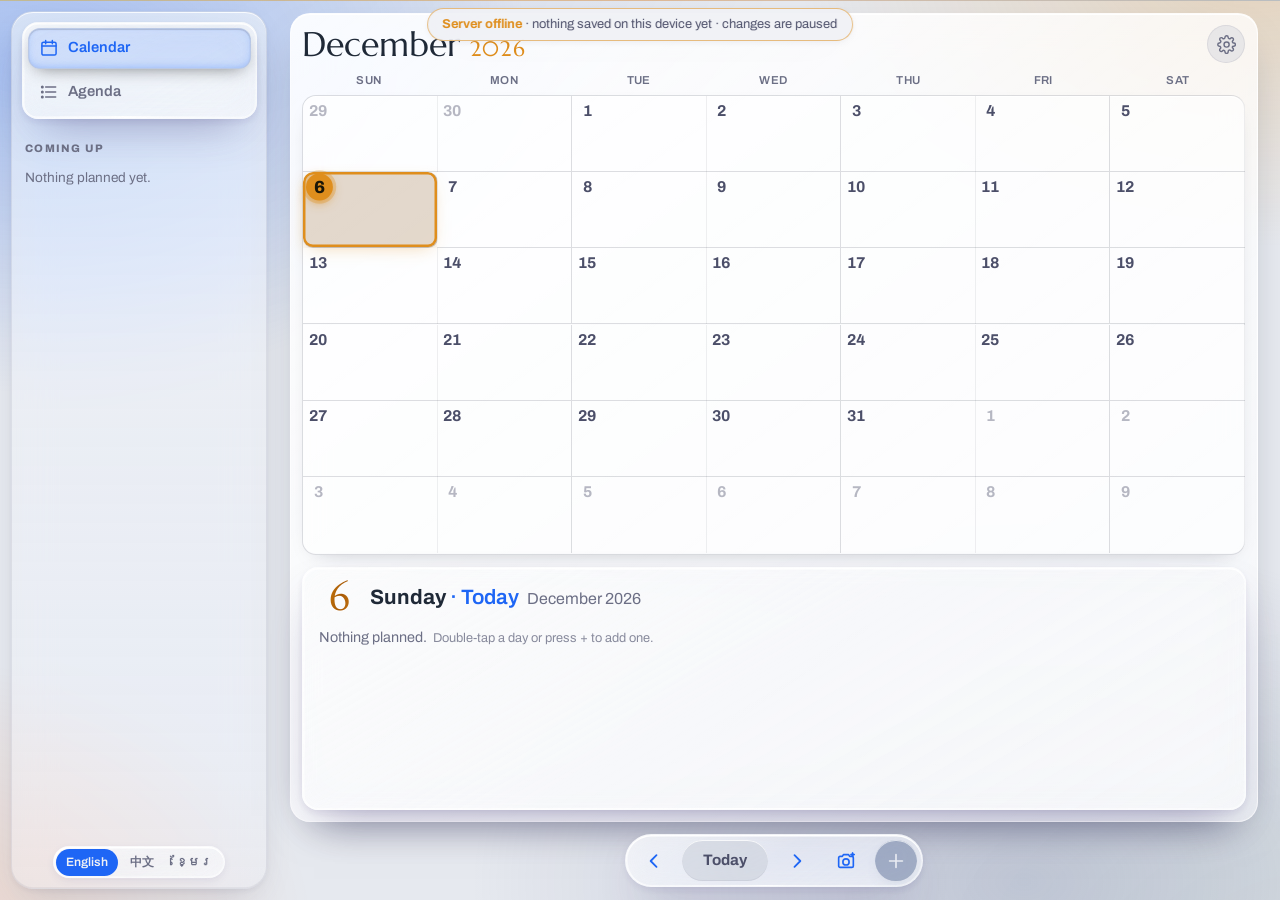
==== commit d3be97dc: "v149: swipe the calendar while a photo scan runs" ====
--- a/index.html
+++ b/index.html
@@ -1265,6 +1265,7 @@
     main { padding:.6rem .6rem calc(4.5rem + max(.6rem,env(safe-area-inset-bottom))); }
     #jr-agenda { padding-bottom:1rem; }
     #toast { bottom:calc(5rem + env(safe-area-inset-bottom)); }
+    #jr-scan-pill { bottom:calc(8.4rem + env(safe-area-inset-bottom)); }
     #jr-frozen-bar { max-width:calc(100vw - 1rem); }
   }
 
@@ -1393,6 +1394,7 @@
     html.ios-phone main { padding-top:.3rem; padding-bottom:calc(3.8rem + var(--bar-b) + .4rem); }
     html.ios-phone .jr-rail { bottom:var(--bar-b); }
     html.ios-phone #toast { bottom:calc(var(--bar-b) + 4.3rem); }
+    html.ios-phone #jr-scan-pill { bottom:calc(var(--bar-b) + 7.7rem); }
     html.ios-phone #jr-remind { bottom:calc(var(--bar-b) + 4.4rem); }
     html.ios-phone #jr-frozen-bar { top:calc(var(--sat) + .3rem); }
   }
@@ -1491,6 +1493,14 @@
     body:not(.jr-cal-view) .jr-monthnav .jr-scan { flex:0 0 3.3rem; width:3.3rem; }
   }
   .jr-scan-wait { display:flex; align-items:center; gap:.7rem; padding:1.4rem .2rem; color:var(--muted); }
+  #jr-scan-pill { position:fixed; left:50%; transform:translateX(-50%); bottom:calc(4.8rem + var(--foot-h,0px) + env(safe-area-inset-bottom)); z-index:24;
+    display:flex; align-items:center; gap:.55rem; max-width:calc(100vw - 2rem); padding:.6rem 1.05rem; border-radius:999px; font:inherit; font-size:.9rem; font-weight:600;
+    color:var(--k-hi); background:var(--glass); -webkit-backdrop-filter:var(--glass-blur); backdrop-filter:var(--glass-blur);
+    border:1px solid var(--glass-line); box-shadow:var(--glass-edge),var(--glass-lift); cursor:pointer; animation:kFadeIn .28s ease-out backwards; }
+  #jr-scan-pill span:last-child { white-space:nowrap; overflow:hidden; text-overflow:ellipsis; }
+  #jr-scan-pill .jr-spin { width:1rem; height:1rem; flex:none; }
+  #jr-scan-pill .jr-scan-dot { width:.6rem; height:.6rem; border-radius:50%; background:var(--accent); flex:none; }
+  #jr-scan-pill.done { border-color:color-mix(in srgb,var(--accent) 55%,transparent); }
   .jr-spin { width:1.2rem; height:1.2rem; border-radius:50%; border:2.5px solid color-mix(in srgb,var(--accent) 25%,transparent); border-top-color:var(--accent); animation:jrSpin .8s linear infinite; }
   @keyframes jrSpin { to { transform:rotate(360deg); } }
   .jr-scan-msg { margin:.6rem 0; line-height:1.4; }
@@ -2278,7 +2288,7 @@
   setupKey:'Setup key', openAuth:'Open in authenticator app', recoveryTitle:'Save your recovery codes', recoveryHint:'Each one works once if you lose your phone. They are shown only now.',
   copyCodes:'Copy', copied:'Copied', savedThem:'I saved them', twoStepNowOn:'Two-step sign-in is on', twoStepNowOff:'Two-step sign-in is off', askPwOff:'Enter your password to turn off two-step sign-in.',
   setPw:'Set password', setPwAsk:'A temporary password for {name}. They must change it when they next sign in.', reset2:'Reset 2-step', reset2Ask:'Turn off two-step sign-in for {name}? They will then sign in with just their password.',
-  pwSet:'Password set. {name} must change it at the next sign-in.', done2:'Two-step sign-in reset', recent:'Recent activity', tagTwoStep:'2-step', tagMustChange:'must change password', tagLocked:'locked', scanBtn:'Add from a photo', scanTitle:'Events from a photo', scanReading:'Reading the photo…', scanNone:'No events were found in that photo.', scanFound:'{n} found. Check them, then add.', scanAdd:'Add {n}', scanDup:'Already in the calendar', scanNoDate:'Pick a date', scanAdded:'{n} added to the calendar', scanNotSetUp:'Reading photos isn’t set up yet.', scanLimit:'Today’s photo limit is used up. Try again tomorrow.', scanFail:'Couldn’t read that photo. Try a clearer one.', scanTip:'Take a clear, straight photo of the invitation, flyer or schedule.', scanCheck:'check this', scanSaving:'Adding…', scanBadPhoto:'That photo can’t be used.', scanLangs:'Language in the photo', scanFirst:'The first time, the reading data is downloaded (about 10–20 MB). After that it works without internet.',   scanRead:'Read the photo', scanOnline:'Using the online AI reader…', scanLoadingReader:'Loading the offline reader…', scanReadingPct:'Reading the photo… {p}%', scanRaw:'Text read from the photo', scanFree:'Everything is read on this device: the photo is not sent anywhere.', errTeamAcct:'This account signs in with the team password, so it has no password of its own to change.', tagTeam:'team password', addPerson:'Add person', editPerson:'Edit person', personName:'Full name', personRole:'Role or position', personPhoto:'Photo link (optional)', personPhotoHint:'A link starting with https://. Without one, the person shows with their initials.', personAdded:'Person added', personSaved:'Person saved', personRemoved:'Person removed', removePersonAsk:'Remove “{name}” from the team list? They disappear from the attendee picker.', errPName:'The name needs 1–80 characters.', errPRole:'The role can be at most 60 characters.', errPPhoto:'The photo must be a link starting with https://, or left empty.', noTeamAdmin:'No one has been added yet. Add the first person.', animTitle:'Animations', animOn:'On: animations play even though this device asks for reduced motion.', animOff:'Limited, because this device asks for reduced motion (a setting on your computer or phone). Turn them on for this app to get the full fluid animations.', animTurnOn:'Turn on', animTurnOff:'Use device setting', animTip:'Animations are limited because this device has Reduce Motion turned on. You can turn them on for this app under Settings → Appearance → Animations.', settings:'Settings', setAccount:'Account', setAppearance:'Appearance', themeTitle:'Theme', glassTitle:'Glass effects', glassFull:'Full', glassSoft:'Soft', glassSolid:'Solid', glassHint:'Soft and Solid are lighter on an older phone. If you see leftover strips on an Android phone, choose Solid.', langTitle:'Language', setCalendar:'Calendar', weekStart:'Week starts on', timeFormat:'Time format', dayPanel:'Day panel', dpBelow:'Below the month', dpAbove:'Above the month', setNotify:'Reminders', remNA:'Reminders aren’t available in this browser.', remOnDev:'Reminders are on for this device', remOffDev:'Reminders are off for this device', remHow:'A week and a day before each event, at the start of the working day.', remTest:'Send a test', remOffToast:'Reminders turned off for this device', setData:'Your data', exportIcs:'Export calendar (.ics)', exportJson:'Backup (JSON)', exportHint:'.ics opens in Apple, Google and Outlook calendars. The backup lists every event.', setAbout:'About', version:'Version', checkUpdates:'Check for updates', clearCache:'Clear app cache and reload', clearAsk:'Clear the app’s saved files and reload? You stay signed in and your events are not touched.', updating:'Updating…', installAndroid:'Install the Android app', installIos:'To install on iPhone: tap Share, then Add to Home Screen.', evHero:'What’s happening?', evNew:'New event', stLabel:'Status', stConfirmed:'Confirmed', stTent:'Not sure yet', stCancel:'Cancelled', addNote:'+ note', addTag:'+ tag', thTime:'Time', thTitle:'Title', thCat:'Category',
+  pwSet:'Password set. {name} must change it at the next sign-in.', done2:'Two-step sign-in reset', recent:'Recent activity', tagTwoStep:'2-step', tagMustChange:'must change password', tagLocked:'locked', scanBtn:'Add from a photo', scanTitle:'Events from a photo', scanReading:'Reading the photo…', scanNone:'No events were found in that photo.', scanFound:'{n} found. Check them, then add.', scanAdd:'Add {n}', scanDup:'Already in the calendar', scanNoDate:'Pick a date', scanAdded:'{n} added to the calendar', scanNotSetUp:'Reading photos isn’t set up yet.', scanLimit:'Today’s photo limit is used up. Try again tomorrow.', scanFail:'Couldn’t read that photo. Try a clearer one.', scanTip:'Take a clear, straight photo of the invitation, flyer or schedule.', scanCheck:'check this', scanSaving:'Adding…', scanBadPhoto:'That photo can’t be used.', scanLangs:'Language in the photo', scanFirst:'The first time, the reading data is downloaded (about 10–20 MB). After that it works without internet.',   scanRead:'Read the photo', scanOnline:'Using the online AI reader…', scanHide:'Hide', scanStop:'Stop', scanReady:'Photo scan finished, tap to see', scanFallback:'The online reader didn’t answer. Reading on this phone instead (slower)…', scanLoadingReader:'Loading the offline reader…', scanReadingPct:'Reading the photo… {p}%', scanRaw:'Text read from the photo', scanFree:'Everything is read on this device: the photo is not sent anywhere.', errTeamAcct:'This account signs in with the team password, so it has no password of its own to change.', tagTeam:'team password', addPerson:'Add person', editPerson:'Edit person', personName:'Full name', personRole:'Role or position', personPhoto:'Photo link (optional)', personPhotoHint:'A link starting with https://. Without one, the person shows with their initials.', personAdded:'Person added', personSaved:'Person saved', personRemoved:'Person removed', removePersonAsk:'Remove “{name}” from the team list? They disappear from the attendee picker.', errPName:'The name needs 1–80 characters.', errPRole:'The role can be at most 60 characters.', errPPhoto:'The photo must be a link starting with https://, or left empty.', noTeamAdmin:'No one has been added yet. Add the first person.', animTitle:'Animations', animOn:'On: animations play even though this device asks for reduced motion.', animOff:'Limited, because this device asks for reduced motion (a setting on your computer or phone). Turn them on for this app to get the full fluid animations.', animTurnOn:'Turn on', animTurnOff:'Use device setting', animTip:'Animations are limited because this device has Reduce Motion turned on. You can turn them on for this app under Settings → Appearance → Animations.', settings:'Settings', setAccount:'Account', setAppearance:'Appearance', themeTitle:'Theme', glassTitle:'Glass effects', glassFull:'Full', glassSoft:'Soft', glassSolid:'Solid', glassHint:'Soft and Solid are lighter on an older phone. If you see leftover strips on an Android phone, choose Solid.', langTitle:'Language', setCalendar:'Calendar', weekStart:'Week starts on', timeFormat:'Time format', dayPanel:'Day panel', dpBelow:'Below the month', dpAbove:'Above the month', setNotify:'Reminders', remNA:'Reminders aren’t available in this browser.', remOnDev:'Reminders are on for this device', remOffDev:'Reminders are off for this device', remHow:'A week and a day before each event, at the start of the working day.', remTest:'Send a test', remOffToast:'Reminders turned off for this device', setData:'Your data', exportIcs:'Export calendar (.ics)', exportJson:'Backup (JSON)', exportHint:'.ics opens in Apple, Google and Outlook calendars. The backup lists every event.', setAbout:'About', version:'Version', checkUpdates:'Check for updates', clearCache:'Clear app cache and reload', clearAsk:'Clear the app’s saved files and reload? You stay signed in and your events are not touched.', updating:'Updating…', installAndroid:'Install the Android app', installIos:'To install on iPhone: tap Share, then Add to Home Screen.', evHero:'What’s happening?', evNew:'New event', stLabel:'Status', stConfirmed:'Confirmed', stTent:'Not sure yet', stCancel:'Cancelled', addNote:'+ note', addTag:'+ tag', thTime:'Time', thTitle:'Title', thCat:'Category',
   nothingPlanned:'Nothing planned.', tapAdd:'Tap “Add event” to put something on it.', noEvents:'No events yet.',
   dayEmpty:'Double-tap a day or press + to add one.',
   evWord:n=>n>1?'events':'event', nEvents:n=>`${n} event${n>1?'s':''}`, nDone:'{n} done',
@@ -2338,7 +2348,7 @@
   setupKey:'设置密钥', openAuth:'在验证器应用中打开', recoveryTitle:'保存你的恢复码', recoveryHint:'如果手机丢失，每个恢复码可使用一次。它们只显示这一次。',
   copyCodes:'复制', copied:'已复制', savedThem:'我已保存', twoStepNowOn:'两步验证已开启', twoStepNowOff:'两步验证已关闭', askPwOff:'请输入密码以关闭两步验证。',
   setPw:'设置密码', setPwAsk:'为 {name} 设置临时密码。对方下次登录时必须更改。', reset2:'重置两步验证', reset2Ask:'关闭 {name} 的两步验证？之后对方只需密码即可登录。',
-  pwSet:'密码已设置。{name} 下次登录时必须更改。', done2:'两步验证已重置', recent:'最近活动', tagTwoStep:'两步验证', tagMustChange:'须更改密码', tagLocked:'已锁定', scanBtn:'从照片添加', scanTitle:'从照片添加活动', scanReading:'正在识别照片…', scanNone:'这张照片里没有找到活动。', scanFound:'找到 {n} 个。请检查后添加。', scanAdd:'添加 {n} 个', scanDup:'日历中已有', scanNoDate:'请选择日期', scanAdded:'已添加 {n} 个活动', scanNotSetUp:'尚未设置照片识别。', scanLimit:'今天的照片识别次数已用完，请明天再试。', scanFail:'无法识别这张照片，请换一张更清晰的。', scanTip:'请拍一张清晰、端正的邀请函、传单或日程表照片。', scanCheck:'请核对', scanSaving:'正在添加…', scanBadPhoto:'无法使用这张照片。', scanLangs:'照片中的语言', scanFirst:'首次使用需要下载识别数据（约 10–20 MB），之后无需网络即可使用。',   scanRead:'识别照片', scanOnline:'正在使用在线 AI 识别…', scanLoadingReader:'正在加载离线识别器…', scanReadingPct:'正在识别照片… {p}%', scanRaw:'从照片中读取的文字', scanFree:'所有识别都在本设备上完成：照片不会发送到任何地方。', errTeamAcct:'此账号使用团队密码登录，没有可更改的个人密码。', tagTeam:'团队密码', addPerson:'添加人员', editPerson:'编辑人员', personName:'姓名', personRole:'职位', personPhoto:'照片链接（可选）', personPhotoHint:'以 https:// 开头的链接。没有的话将显示姓名首字母。', personAdded:'已添加人员', personSaved:'已保存', personRemoved:'已移除', removePersonAsk:'将“{name}”从团队名单中移除？他们将从参加人员选择中消失。', errPName:'姓名需要 1–80 个字符。', errPRole:'职位最多 60 个字符。', errPPhoto:'照片必须是以 https:// 开头的链接，或留空。', noTeamAdmin:'还没有添加任何人。请添加第一位。', animTitle:'动画', animOn:'已开启：即使设备要求减少动态效果，也会播放动画。', animOff:'受限，因为此设备要求减少动态效果（电脑或手机上的设置）。为此应用开启后可获得完整的流畅动画。', animTurnOn:'开启', animTurnOff:'使用设备设置', animTip:'由于此设备开启了“减少动态效果”，动画受到限制。你可以在“安全”→“动画”中为此应用开启。', settings:'设置', setAccount:'账号', setAppearance:'外观', themeTitle:'主题', glassTitle:'玻璃效果', glassFull:'完整', glassSoft:'柔和', glassSolid:'纯色', glassHint:'较旧的手机上，柔和和纯色更流畅。如果安卓手机上出现残留的条纹，请选择纯色。', langTitle:'语言', setCalendar:'日历', weekStart:'每周开始于', timeFormat:'时间格式', dayPanel:'当天面板', dpBelow:'在月历下方', dpAbove:'在月历上方', setNotify:'提醒', remNA:'此浏览器不支持提醒。', remOnDev:'此设备已开启提醒', remOffDev:'此设备未开启提醒', remHow:'在每个活动前一周和前一天、上班时间开始时提醒。', remTest:'发送测试', remOffToast:'此设备已关闭提醒', setData:'你的数据', exportIcs:'导出日历 (.ics)', exportJson:'备份 (JSON)', exportHint:'.ics 可在苹果、谷歌和 Outlook 日历中打开。备份包含所有活动。', setAbout:'关于', version:'版本', checkUpdates:'检查更新', clearCache:'清除应用缓存并重新加载', clearAsk:'清除应用保存的文件并重新加载？你仍保持登录，活动不受影响。', updating:'正在更新…', installAndroid:'安装安卓应用', installIos:'在 iPhone 上安装：点按“分享”，然后选择“添加到主屏幕”。', evHero:'要做什么？', evNew:'新活动', stLabel:'状态', stConfirmed:'已确认', stTent:'未确定', stCancel:'已取消', addNote:'+ 备注', addTag:'+ 标签', thTime:'时间', thTitle:'标题', thCat:'分类',
+  pwSet:'密码已设置。{name} 下次登录时必须更改。', done2:'两步验证已重置', recent:'最近活动', tagTwoStep:'两步验证', tagMustChange:'须更改密码', tagLocked:'已锁定', scanBtn:'从照片添加', scanTitle:'从照片添加活动', scanReading:'正在识别照片…', scanNone:'这张照片里没有找到活动。', scanFound:'找到 {n} 个。请检查后添加。', scanAdd:'添加 {n} 个', scanDup:'日历中已有', scanNoDate:'请选择日期', scanAdded:'已添加 {n} 个活动', scanNotSetUp:'尚未设置照片识别。', scanLimit:'今天的照片识别次数已用完，请明天再试。', scanFail:'无法识别这张照片，请换一张更清晰的。', scanTip:'请拍一张清晰、端正的邀请函、传单或日程表照片。', scanCheck:'请核对', scanSaving:'正在添加…', scanBadPhoto:'无法使用这张照片。', scanLangs:'照片中的语言', scanFirst:'首次使用需要下载识别数据（约 10–20 MB），之后无需网络即可使用。',   scanRead:'识别照片', scanOnline:'正在使用在线 AI 识别…', scanHide:'隐藏', scanStop:'停止', scanReady:'照片识别完成，点按查看', scanFallback:'在线识别没有响应，改为在本设备上识别（较慢）…', scanLoadingReader:'正在加载离线识别器…', scanReadingPct:'正在识别照片… {p}%', scanRaw:'从照片中读取的文字', scanFree:'所有识别都在本设备上完成：照片不会发送到任何地方。', errTeamAcct:'此账号使用团队密码登录，没有可更改的个人密码。', tagTeam:'团队密码', addPerson:'添加人员', editPerson:'编辑人员', personName:'姓名', personRole:'职位', personPhoto:'照片链接（可选）', personPhotoHint:'以 https:// 开头的链接。没有的话将显示姓名首字母。', personAdded:'已添加人员', personSaved:'已保存', personRemoved:'已移除', removePersonAsk:'将“{name}”从团队名单中移除？他们将从参加人员选择中消失。', errPName:'姓名需要 1–80 个字符。', errPRole:'职位最多 60 个字符。', errPPhoto:'照片必须是以 https:// 开头的链接，或留空。', noTeamAdmin:'还没有添加任何人。请添加第一位。', animTitle:'动画', animOn:'已开启：即使设备要求减少动态效果，也会播放动画。', animOff:'受限，因为此设备要求减少动态效果（电脑或手机上的设置）。为此应用开启后可获得完整的流畅动画。', animTurnOn:'开启', animTurnOff:'使用设备设置', animTip:'由于此设备开启了“减少动态效果”，动画受到限制。你可以在“安全”→“动画”中为此应用开启。', settings:'设置', setAccount:'账号', setAppearance:'外观', themeTitle:'主题', glassTitle:'玻璃效果', glassFull:'完整', glassSoft:'柔和', glassSolid:'纯色', glassHint:'较旧的手机上，柔和和纯色更流畅。如果安卓手机上出现残留的条纹，请选择纯色。', langTitle:'语言', setCalendar:'日历', weekStart:'每周开始于', timeFormat:'时间格式', dayPanel:'当天面板', dpBelow:'在月历下方', dpAbove:'在月历上方', setNotify:'提醒', remNA:'此浏览器不支持提醒。', remOnDev:'此设备已开启提醒', remOffDev:'此设备未开启提醒', remHow:'在每个活动前一周和前一天、上班时间开始时提醒。', remTest:'发送测试', remOffToast:'此设备已关闭提醒', setData:'你的数据', exportIcs:'导出日历 (.ics)', exportJson:'备份 (JSON)', exportHint:'.ics 可在苹果、谷歌和 Outlook 日历中打开。备份包含所有活动。', setAbout:'关于', version:'版本', checkUpdates:'检查更新', clearCache:'清除应用缓存并重新加载', clearAsk:'清除应用保存的文件并重新加载？你仍保持登录，活动不受影响。', updating:'正在更新…', installAndroid:'安装安卓应用', installIos:'在 iPhone 上安装：点按“分享”，然后选择“添加到主屏幕”。', evHero:'要做什么？', evNew:'新活动', stLabel:'状态', stConfirmed:'已确认', stTent:'未确定', stCancel:'已取消', addNote:'+ 备注', addTag:'+ 标签', thTime:'时间', thTitle:'标题', thCat:'分类',
   nothingPlanned:'暂时没有安排。', tapAdd:'点按“添加活动”来添加。', noEvents:'还没有活动。',
   dayEmpty:'双击某一天，或点按 + 来添加。',
   evWord:()=>'个活动', nEvents:n=>`${n} 个活动`, nDone:'已完成 {n}',
@@ -2398,7 +2408,7 @@
   setupKey:'សោដំឡើង', openAuth:'បើកក្នុងកម្មវិធីផ្ទៀងផ្ទាត់', recoveryTitle:'រក្សាទុកលេខកូដស្តារ', recoveryHint:'លេខកូដនីមួយៗប្រើបានម្តង ប្រសិនបើអ្នកបាត់ទូរសព្ទ។ វាបង្ហាញតែពេលនេះប៉ុណ្ណោះ។',
   copyCodes:'ចម្លង', copied:'បានចម្លង', savedThem:'ខ្ញុំបានរក្សាទុករួច', twoStepNowOn:'ការចូលពីរជំហានបានបើក', twoStepNowOff:'ការចូលពីរជំហានបានបិទ', askPwOff:'បញ្ចូលពាក្យសម្ងាត់របស់អ្នក ដើម្បីបិទការចូលពីរជំហាន។',
   setPw:'កំណត់ពាក្យសម្ងាត់', setPwAsk:'ពាក្យសម្ងាត់បណ្តោះអាសន្នសម្រាប់ {name}។ គាត់ត្រូវប្តូរវាពេលចូលលើកក្រោយ។', reset2:'កំណត់ពីរជំហានឡើងវិញ', reset2Ask:'បិទការចូលពីរជំហានរបស់ {name}? បន្ទាប់មកគាត់នឹងចូលដោយប្រើតែពាក្យសម្ងាត់។',
-  pwSet:'បានកំណត់ពាក្យសម្ងាត់។ {name} ត្រូវប្តូរវាពេលចូលលើកក្រោយ។', done2:'បានកំណត់ពីរជំហានឡើងវិញ', recent:'សកម្មភាពថ្មីៗ', tagTwoStep:'ពីរជំហាន', tagMustChange:'ត្រូវប្តូរពាក្យសម្ងាត់', tagLocked:'ជាប់សោ', scanBtn:'បន្ថែមពីរូបថត', scanTitle:'ព្រឹត្តិការណ៍ពីរូបថត', scanReading:'កំពុងអានរូបថត…', scanNone:'រកមិនឃើញព្រឹត្តិការណ៍ក្នុងរូបថតនោះទេ។', scanFound:'រកឃើញ {n}។ សូមពិនិត្យ រួចបន្ថែម។', scanAdd:'បន្ថែម {n}', scanDup:'មានក្នុងប្រតិទិនរួចហើយ', scanNoDate:'ជ្រើសរើសកាលបរិច្ឆេទ', scanAdded:'បានបន្ថែម {n} ទៅក្នុងប្រតិទិន', scanNotSetUp:'ការអានរូបថតមិនទាន់បានរៀបចំទេ។', scanLimit:'កម្រិតរូបថតថ្ងៃនេះត្រូវបានប្រើអស់ហើយ។ សូមសាកល្បងម្តងទៀតថ្ងៃស្អែក។', scanFail:'មិនអាចអានរូបថតនោះបានទេ។ សូមសាកល្បងរូបដែលច្បាស់ជាងនេះ។', scanTip:'ថតរូបឲ្យច្បាស់ និងត្រង់ នៃលិខិតអញ្ជើញ ខិត្តប័ណ្ណ ឬកាលវិភាគ។', scanCheck:'សូមពិនិត្យ', scanSaving:'កំពុងបន្ថែម…', scanBadPhoto:'មិនអាចប្រើរូបថតនោះបានទេ។', scanLangs:'ភាសានៅក្នុងរូបថត', scanFirst:'លើកដំបូង ទិន្នន័យអានត្រូវបានទាញយក (ប្រហែល 10–20 MB)។ បន្ទាប់មកវាដំណើរការដោយមិនបាច់មានអ៊ីនធឺណិត។',   scanRead:'អានរូបថត', scanOnline:'កំពុងប្រើកម្មវិធីអាន AI តាមអ៊ីនធឺណិត…', scanLoadingReader:'កំពុងផ្ទុកកម្មវិធីអានក្រៅបណ្ដាញ…', scanReadingPct:'កំពុងអានរូបថត… {p}%', scanRaw:'អក្សរដែលអានពីរូបថត', scanFree:'ការអានទាំងអស់ធ្វើនៅលើឧបករណ៍នេះ៖ រូបថតមិនត្រូវបានផ្ញើទៅកន្លែងណាទេ។', errTeamAcct:'គណនីនេះចូលដោយប្រើពាក្យសម្ងាត់ក្រុម ដូច្នេះមិនមានពាក្យសម្ងាត់ផ្ទាល់ខ្លួនដើម្បីប្តូរទេ។', tagTeam:'ពាក្យសម្ងាត់ក្រុម', addPerson:'បន្ថែមបុគ្គលិក', editPerson:'កែបុគ្គលិក', personName:'ឈ្មោះពេញ', personRole:'តួនាទី', personPhoto:'តំណរូបថត (ស្រេចចិត្ត)', personPhotoHint:'តំណដែលចាប់ផ្តើមដោយ https://។ បើគ្មានទេ នឹងបង្ហាញអក្សរដំបូងនៃឈ្មោះ។', personAdded:'បានបន្ថែមបុគ្គលិក', personSaved:'បានរក្សាទុក', personRemoved:'បានដកចេញ', removePersonAsk:'ដក “{name}” ចេញពីបញ្ជីក្រុម? ពួកគេនឹងបាត់ពីការជ្រើសរើសអ្នកចូលរួម។', errPName:'ឈ្មោះត្រូវមាន 1–80 តួអក្សរ។', errPRole:'តួនាទីអតិបរមា 60 តួអក្សរ។', errPPhoto:'រូបថតត្រូវតែជាតំណដែលចាប់ផ្តើមដោយ https:// ឬទុកទទេ។', noTeamAdmin:'មិនទាន់មានអ្នកណាត្រូវបានបន្ថែមទេ។ សូមបន្ថែមអ្នកទីមួយ។', animTitle:'ចលនា', animOn:'បើក៖ ចលនានឹងដំណើរការ ទោះបីឧបករណ៍នេះស្នើឲ្យកាត់បន្ថយចលនាក៏ដោយ។', animOff:'មានកំណត់ ព្រោះឧបករណ៍នេះស្នើឲ្យកាត់បន្ថយចលនា (ការកំណត់លើកុំព្យូទ័រ ឬទូរសព្ទ)។ បើកវាសម្រាប់កម្មវិធីនេះ ដើម្បីទទួលបានចលនាទន់រលូនពេញលេញ។', animTurnOn:'បើក', animTurnOff:'ប្រើការកំណត់ឧបករណ៍', animTip:'ចលនាមានកំណត់ ព្រោះឧបករណ៍នេះបានបើក «កាត់បន្ថយចលនា»។ អ្នកអាចបើកវាសម្រាប់កម្មវិធីនេះនៅ សុវត្ថិភាព → ចលនា។', settings:'ការកំណត់', setAccount:'គណនី', setAppearance:'រូបរាង', themeTitle:'ស្បែក', glassTitle:'ឥទ្ធិពលកញ្ចក់', glassFull:'ពេញ', glassSoft:'ស្រាល', glassSolid:'ពណ៌ពេញ', glassHint:'ស្រាល និងពណ៌ពេញ ដំណើរការរលូនជាងលើទូរសព្ទចាស់។ ប្រសិនបើឃើញឆ្នូតសល់លើទូរសព្ទ Android សូមជ្រើសរើស ពណ៌ពេញ។', langTitle:'ភាសា', setCalendar:'ប្រតិទិន', weekStart:'សប្តាហ៍ចាប់ផ្តើមនៅ', timeFormat:'ទម្រង់ម៉ោង', dayPanel:'ផ្ទាំងថ្ងៃ', dpBelow:'ក្រោមខែ', dpAbove:'លើខែ', setNotify:'ការរំលឹក', remNA:'កម្មវិធីរុករកនេះមិនគាំទ្រការរំលឹកទេ។', remOnDev:'ការរំលឹកបានបើកលើឧបករណ៍នេះ', remOffDev:'ការរំលឹកបានបិទលើឧបករណ៍នេះ', remHow:'មួយសប្តាហ៍ និងមួយថ្ងៃមុនព្រឹត្តិការណ៍នីមួយៗ នៅដើមម៉ោងធ្វើការ។', remTest:'ផ្ញើសាកល្បង', remOffToast:'បានបិទការរំលឹកលើឧបករណ៍នេះ', setData:'ទិន្នន័យរបស់អ្នក', exportIcs:'នាំចេញប្រតិទិន (.ics)', exportJson:'បម្រុងទុក (JSON)', exportHint:'.ics បើកបានក្នុងប្រតិទិន Apple, Google និង Outlook។ ការបម្រុងទុកមានព្រឹត្តិការណ៍ទាំងអស់។', setAbout:'អំពី', version:'កំណែ', checkUpdates:'ពិនិត្យមើលការធ្វើបច្ចុប្បន្នភាព', clearCache:'សម្អាតឃ្លាំងកម្មវិធី ហើយផ្ទុកឡើងវិញ', clearAsk:'សម្អាតឯកសារដែលកម្មវិធីបានរក្សាទុក ហើយផ្ទុកឡើងវិញ? អ្នកនៅតែចូលគណនី ហើយព្រឹត្តិការណ៍មិនប៉ះពាល់ទេ។', updating:'កំពុងធ្វើបច្ចុប្បន្នភាព…', installAndroid:'ដំឡើងកម្មវិធី Android', installIos:'ដើម្បីដំឡើងលើ iPhone៖ ចុច ចែករំលែក បន្ទាប់មក បន្ថែមទៅអេក្រង់ដើម។', evHero:'មានអ្វីកើតឡើង?', evNew:'ព្រឹត្តិការណ៍ថ្មី', stLabel:'ស្ថានភាព', stConfirmed:'បានបញ្ជាក់', stTent:'មិនទាន់ច្បាស់', stCancel:'បានលុបចោល', addNote:'+ កំណត់ចំណាំ', addTag:'+ ស្លាក', thTime:'ម៉ោង', thTitle:'ចំណងជើង', thCat:'ប្រភេទ',
+  pwSet:'បានកំណត់ពាក្យសម្ងាត់។ {name} ត្រូវប្តូរវាពេលចូលលើកក្រោយ។', done2:'បានកំណត់ពីរជំហានឡើងវិញ', recent:'សកម្មភាពថ្មីៗ', tagTwoStep:'ពីរជំហាន', tagMustChange:'ត្រូវប្តូរពាក្យសម្ងាត់', tagLocked:'ជាប់សោ', scanBtn:'បន្ថែមពីរូបថត', scanTitle:'ព្រឹត្តិការណ៍ពីរូបថត', scanReading:'កំពុងអានរូបថត…', scanNone:'រកមិនឃើញព្រឹត្តិការណ៍ក្នុងរូបថតនោះទេ។', scanFound:'រកឃើញ {n}។ សូមពិនិត្យ រួចបន្ថែម។', scanAdd:'បន្ថែម {n}', scanDup:'មានក្នុងប្រតិទិនរួចហើយ', scanNoDate:'ជ្រើសរើសកាលបរិច្ឆេទ', scanAdded:'បានបន្ថែម {n} ទៅក្នុងប្រតិទិន', scanNotSetUp:'ការអានរូបថតមិនទាន់បានរៀបចំទេ។', scanLimit:'កម្រិតរូបថតថ្ងៃនេះត្រូវបានប្រើអស់ហើយ។ សូមសាកល្បងម្តងទៀតថ្ងៃស្អែក។', scanFail:'មិនអាចអានរូបថតនោះបានទេ។ សូមសាកល្បងរូបដែលច្បាស់ជាងនេះ។', scanTip:'ថតរូបឲ្យច្បាស់ និងត្រង់ នៃលិខិតអញ្ជើញ ខិត្តប័ណ្ណ ឬកាលវិភាគ។', scanCheck:'សូមពិនិត្យ', scanSaving:'កំពុងបន្ថែម…', scanBadPhoto:'មិនអាចប្រើរូបថតនោះបានទេ។', scanLangs:'ភាសានៅក្នុងរូបថត', scanFirst:'លើកដំបូង ទិន្នន័យអានត្រូវបានទាញយក (ប្រហែល 10–20 MB)។ បន្ទាប់មកវាដំណើរការដោយមិនបាច់មានអ៊ីនធឺណិត។',   scanRead:'អានរូបថត', scanOnline:'កំពុងប្រើកម្មវិធីអាន AI តាមអ៊ីនធឺណិត…', scanHide:'លាក់', scanStop:'បញ្ឈប់', scanReady:'បានអានរូបថតរួច ចុចដើម្បីមើល', scanFallback:'កម្មវិធីអានតាមអ៊ីនធឺណិតមិនឆ្លើយតប។ កំពុងអាននៅលើទូរសព្ទនេះជំនួសវិញ (យឺតជាង)…', scanLoadingReader:'កំពុងផ្ទុកកម្មវិធីអានក្រៅបណ្ដាញ…', scanReadingPct:'កំពុងអានរូបថត… {p}%', scanRaw:'អក្សរដែលអានពីរូបថត', scanFree:'ការអានទាំងអស់ធ្វើនៅលើឧបករណ៍នេះ៖ រូបថតមិនត្រូវបានផ្ញើទៅកន្លែងណាទេ។', errTeamAcct:'គណនីនេះចូលដោយប្រើពាក្យសម្ងាត់ក្រុម ដូច្នេះមិនមានពាក្យសម្ងាត់ផ្ទាល់ខ្លួនដើម្បីប្តូរទេ។', tagTeam:'ពាក្យសម្ងាត់ក្រុម', addPerson:'បន្ថែមបុគ្គលិក', editPerson:'កែបុគ្គលិក', personName:'ឈ្មោះពេញ', personRole:'តួនាទី', personPhoto:'តំណរូបថត (ស្រេចចិត្ត)', personPhotoHint:'តំណដែលចាប់ផ្តើមដោយ https://។ បើគ្មានទេ នឹងបង្ហាញអក្សរដំបូងនៃឈ្មោះ។', personAdded:'បានបន្ថែមបុគ្គលិក', personSaved:'បានរក្សាទុក', personRemoved:'បានដកចេញ', removePersonAsk:'ដក “{name}” ចេញពីបញ្ជីក្រុម? ពួកគេនឹងបាត់ពីការជ្រើសរើសអ្នកចូលរួម។', errPName:'ឈ្មោះត្រូវមាន 1–80 តួអក្សរ។', errPRole:'តួនាទីអតិបរមា 60 តួអក្សរ។', errPPhoto:'រូបថតត្រូវតែជាតំណដែលចាប់ផ្តើមដោយ https:// ឬទុកទទេ។', noTeamAdmin:'មិនទាន់មានអ្នកណាត្រូវបានបន្ថែមទេ។ សូមបន្ថែមអ្នកទីមួយ។', animTitle:'ចលនា', animOn:'បើក៖ ចលនានឹងដំណើរការ ទោះបីឧបករណ៍នេះស្នើឲ្យកាត់បន្ថយចលនាក៏ដោយ។', animOff:'មានកំណត់ ព្រោះឧបករណ៍នេះស្នើឲ្យកាត់បន្ថយចលនា (ការកំណត់លើកុំព្យូទ័រ ឬទូរសព្ទ)។ បើកវាសម្រាប់កម្មវិធីនេះ ដើម្បីទទួលបានចលនាទន់រលូនពេញលេញ។', animTurnOn:'បើក', animTurnOff:'ប្រើការកំណត់ឧបករណ៍', animTip:'ចលនាមានកំណត់ ព្រោះឧបករណ៍នេះបានបើក «កាត់បន្ថយចលនា»។ អ្នកអាចបើកវាសម្រាប់កម្មវិធីនេះនៅ សុវត្ថិភាព → ចលនា។', settings:'ការកំណត់', setAccount:'គណនី', setAppearance:'រូបរាង', themeTitle:'ស្បែក', glassTitle:'ឥទ្ធិពលកញ្ចក់', glassFull:'ពេញ', glassSoft:'ស្រាល', glassSolid:'ពណ៌ពេញ', glassHint:'ស្រាល និងពណ៌ពេញ ដំណើរការរលូនជាងលើទូរសព្ទចាស់។ ប្រសិនបើឃើញឆ្នូតសល់លើទូរសព្ទ Android សូមជ្រើសរើស ពណ៌ពេញ។', langTitle:'ភាសា', setCalendar:'ប្រតិទិន', weekStart:'សប្តាហ៍ចាប់ផ្តើមនៅ', timeFormat:'ទម្រង់ម៉ោង', dayPanel:'ផ្ទាំងថ្ងៃ', dpBelow:'ក្រោមខែ', dpAbove:'លើខែ', setNotify:'ការរំលឹក', remNA:'កម្មវិធីរុករកនេះមិនគាំទ្រការរំលឹកទេ។', remOnDev:'ការរំលឹកបានបើកលើឧបករណ៍នេះ', remOffDev:'ការរំលឹកបានបិទលើឧបករណ៍នេះ', remHow:'មួយសប្តាហ៍ និងមួយថ្ងៃមុនព្រឹត្តិការណ៍នីមួយៗ នៅដើមម៉ោងធ្វើការ។', remTest:'ផ្ញើសាកល្បង', remOffToast:'បានបិទការរំលឹកលើឧបករណ៍នេះ', setData:'ទិន្នន័យរបស់អ្នក', exportIcs:'នាំចេញប្រតិទិន (.ics)', exportJson:'បម្រុងទុក (JSON)', exportHint:'.ics បើកបានក្នុងប្រតិទិន Apple, Google និង Outlook។ ការបម្រុងទុកមានព្រឹត្តិការណ៍ទាំងអស់។', setAbout:'អំពី', version:'កំណែ', checkUpdates:'ពិនិត្យមើលការធ្វើបច្ចុប្បន្នភាព', clearCache:'សម្អាតឃ្លាំងកម្មវិធី ហើយផ្ទុកឡើងវិញ', clearAsk:'សម្អាតឯកសារដែលកម្មវិធីបានរក្សាទុក ហើយផ្ទុកឡើងវិញ? អ្នកនៅតែចូលគណនី ហើយព្រឹត្តិការណ៍មិនប៉ះពាល់ទេ។', updating:'កំពុងធ្វើបច្ចុប្បន្នភាព…', installAndroid:'ដំឡើងកម្មវិធី Android', installIos:'ដើម្បីដំឡើងលើ iPhone៖ ចុច ចែករំលែក បន្ទាប់មក បន្ថែមទៅអេក្រង់ដើម។', evHero:'មានអ្វីកើតឡើង?', evNew:'ព្រឹត្តិការណ៍ថ្មី', stLabel:'ស្ថានភាព', stConfirmed:'បានបញ្ជាក់', stTent:'មិនទាន់ច្បាស់', stCancel:'បានលុបចោល', addNote:'+ កំណត់ចំណាំ', addTag:'+ ស្លាក', thTime:'ម៉ោង', thTitle:'ចំណងជើង', thCat:'ប្រភេទ',
   nothingPlanned:'មិនមានអ្វីគ្រោងទុកទេ។', tapAdd:'ចុច «បន្ថែមព្រឹត្តិការណ៍» ដើម្បីបន្ថែម។', noEvents:'មិនទាន់មានព្រឹត្តិការណ៍ទេ។',
   dayEmpty:'ចុចពីរដងលើថ្ងៃ ឬចុច + ដើម្បីបន្ថែម។',
   evWord:()=>'ព្រឹត្តិការណ៍', nEvents:n=>`${n} ព្រឹត្តិការណ៍`, nDone:'រួចរាល់ {n}',
@@ -3132,6 +3142,18 @@
     sc.src='https://cdn.jsdelivr.net/npm/tesseract.js@5.1.1/dist/tesseract.min.js'; sc.onload=res; sc.onerror=()=>{ JR_TESS=null; rej(new JrOffline('reader not loaded')); }; document.head.appendChild(sc); }));
 }
 // a photo made easier to read: upright, big enough (letters ~30px tall read best), grey, with the contrast stretched
+// the online reader gets the photo at most 1600 px on the long side as JPEG (a phone photo is 3–5 MB; this is ~300 KB):
+// much faster to upload on mobile data and for the reader to answer, and plenty for reading a flyer
+async function jrScanImage(file){
+  let blob=file;
+  try{ const bmp=await createImageBitmap(file,{imageOrientation:'from-image'}); const k=Math.min(1,1600/Math.max(bmp.width,bmp.height));
+    const c=document.createElement('canvas'); c.width=Math.round(bmp.width*k); c.height=Math.round(bmp.height*k);
+    const g=c.getContext('2d'); g.fillStyle='#fff'; g.fillRect(0,0,c.width,c.height); g.drawImage(bmp,0,0,c.width,c.height); bmp.close?.();
+    blob=await new Promise(r=>c.toBlob(b=>r(b||file),'image/jpeg',.85)); }catch(_){}
+  const bytes=new Uint8Array(await blob.arrayBuffer());
+  let binary=''; for(let i=0;i<bytes.length;i+=0x8000) binary+=String.fromCharCode(...bytes.subarray(i,i+0x8000));
+  return {type:blob.type||file.type,data:btoa(binary)};
+}
 async function jrPrep(file){
   const bmp=await createImageBitmap(file,{imageOrientation:'from-image'});
   const long=Math.max(bmp.width,bmp.height), k=long<1800?Math.min(2,1800/long):Math.min(1,2600/long), c=document.createElement('canvas');
@@ -3147,6 +3169,7 @@
 function jrScan(){
   if(!jrCanEdit()){ toast(tx('viewOnly')); return; }
   if(JR_FROZEN){ toast(tx('offlinePaused')); return; }
+  const tucked=document.getElementById('jr-scan-pill'); if(tucked){ tucked.click(); return; }
   const inp=document.createElement('input'); inp.type='file'; inp.accept='image/*'; inp.multiple=true; inp.style.display='none';
   inp.onchange=()=>{ const files=[...inp.files].slice(0,4); inp.remove(); if(files.length) jrScanStart(files); };
   document.body.appendChild(inp); inp.click();
@@ -3156,7 +3179,16 @@
   const ov=document.createElement('div'); ov.className='modal-ov';
   const card=document.createElement('div'); card.className='modal-card jr-scancard'; card.style.cssText='max-width:30rem;width:100%';
   ov.appendChild(card); document.body.appendChild(ov);
-  let alive=true; const close=()=>{ alive=false; dismiss(ov); }; ov.onclick=e=>{ if(e.target===ov) close(); };
+  let alive=true, busy=false, pill=null, lastMsg='';
+  const close=()=>{ alive=false; pill?.remove(); pill=null; dismiss(ov); };
+  // while reading, tapping outside (or Hide) tucks the sheet into a pill above the bottom bar and the reading carries on;
+  // the pill shows the progress, then "finished, tap to see"; tapping it brings the sheet back. Stop really cancels.
+  const pillMsg=()=>{ if(!pill) return; pill.classList.toggle('done',!busy);
+    pill.innerHTML=(busy?'<span class="jr-spin" aria-hidden="true"></span>':'<span class="jr-scan-dot" aria-hidden="true"></span>')+`<span>${esc(busy?lastMsg:tx('scanReady'))}</span>`; };
+  const hide=()=>{ if(pill) return; ov.style.display='none'; ov.className='jr-scan-tucked'; pill=document.createElement('button'); pill.type='button'; pill.id='jr-scan-pill';
+    pill.onclick=()=>{ pill.remove(); pill=null; ov.className='modal-ov'; ov.style.display=''; }; document.body.appendChild(pill); pillMsg(); };
+  const settle=()=>{ busy=false; pillMsg(); };
+  ov.onclick=e=>{ if(e.target===ov) (busy?hide:close)(); };
   let langs; try{ langs=JSON.parse(localStorage.getItem('yai_ocr_langs')); }catch(_){} if(!Array.isArray(langs)||!langs.length) langs=['en',JR_LANG].filter((v,i,a)=>a.indexOf(v)===i);
   const NAMES={en:'English',km:'ខ្មែរ',zh:'中文'}, CODE={en:'eng',km:'khm',zh:'chi_sim'};
   const head=`<div class="jr-ae-head"><h2>${esc(tx('scanTitle'))}</h2></div>`;
@@ -3170,19 +3202,18 @@
     card.querySelectorAll('[data-l]').forEach(b=>b.onclick=()=>{ const l=b.dataset.l; langs=langs.includes(l)?langs.filter(x=>x!==l):[...langs,l]; start(); });
     card.querySelector('#sc-go').onclick=run;
   };
-  const wait=msg=>{ card.innerHTML=head+`<div class="jr-scan-wait"><span class="jr-spin" aria-hidden="true"></span><span id="sc-msg">${esc(msg)}</span></div>`; };
-  const fail=m=>{ card.innerHTML=head+`<p class="jr-scan-msg">${esc(m)}</p><div class="item-edit-actions"><button class="mini" id="sc-x">${esc(tx('close'))}</button><button class="act" id="sc-back">${esc(tx('back'))}</button></div>`;
+  const wait=msg=>{ busy=true; lastMsg=msg;
+    card.innerHTML=head+`<div class="jr-scan-wait"><span class="jr-spin" aria-hidden="true"></span><span id="sc-msg">${esc(msg)}</span></div>
+      <div class="item-edit-actions"><button class="mini" id="sc-stop">${esc(tx('scanStop'))}</button><button class="act" id="sc-hide">${esc(tx('scanHide'))}</button></div>`;
+    card.querySelector('#sc-stop').onclick=close; card.querySelector('#sc-hide').onclick=hide; pillMsg(); };
+  const fail=m=>{ settle(); card.innerHTML=head+`<p class="jr-scan-msg">${esc(m)}</p><div class="item-edit-actions"><button class="mini" id="sc-x">${esc(tx('close'))}</button><button class="act" id="sc-back">${esc(tx('back'))}</button></div>`;
     card.querySelector('#sc-x').onclick=close; card.querySelector('#sc-back').onclick=start; };
   async function run(){
     try{ localStorage.setItem('yai_ocr_langs',JSON.stringify(langs)); }catch(_){}
     wait(tx('scanOnline'));
     if(JR_SCAN_PREFER_ONLINE && JR_API && !JR_FROZEN){
       try{
-        const images=await Promise.all(files.map(async file=>{
-          const bytes=new Uint8Array(await file.arrayBuffer());
-          let binary=''; for(let i=0;i<bytes.length;i+=0x8000) binary+=String.fromCharCode(...bytes.subarray(i,i+0x8000));
-          return {type:file.type,data:btoa(binary)};
-        }));
+        const images=await Promise.all(files.map(jrScanImage));
         const online=await api('/api/scan',{method:'POST',headers:{'Content-Type':'application/json'},
           body:JSON.stringify({images,today:jrToday(),languages:langs})});
         if(!alive) return;
@@ -3191,6 +3222,7 @@
       }catch(e){
         if(!alive) return;
         if(!(e instanceof JrOffline)) console.warn('online photo reader:', e);
+        wait(tx('scanFallback')); await new Promise(r=>setTimeout(r,1800)); if(!alive) return;
       }
     }
     wait(tx('scanLoadingReader'));
@@ -3199,7 +3231,7 @@
       await jrLoadTesseract();
       const code=langs.map(l=>CODE[l]).join('+'); let pic=0;
       worker=await Tesseract.createWorker(code,1,{logger:m=>{ if(!alive) return; const el=card.querySelector('#sc-msg');
-        if(el&&m.status==='recognizing text') el.textContent=tx('scanReadingPct',{p:Math.round(((pic+m.progress)/files.length)*100)}); }});
+        if(m.status==='recognizing text'){ lastMsg=tx('scanReadingPct',{p:Math.round(((pic+m.progress)/files.length)*100)}); if(el) el.textContent=lastMsg; if(pill) pill.lastChild.textContent=lastMsg; } }});
       for(pic=0;pic<files.length;pic++){
         const c=await jrPrep(files[pic]); if(!alive) return;
         const {data}=await worker.recognize(c);
@@ -3213,6 +3245,7 @@
     review(found, raws.filter(Boolean).join('\n———\n'));
   }
   function review(found, raw){
+    settle();
     if(!found.length || !found.some(e=>e.title||e.event_date)){ card.innerHTML=head+`<p class="jr-scan-msg">${esc(tx('scanNone'))}</p><p class="jr-ae-hint">${esc(tx('scanTip'))}</p>
       ${raw?`<details class="jr-audit"><summary>${esc(tx('scanRaw'))}</summary><pre class="jr-sc-raw">${esc(raw)}</pre></details>`:''}
       <div class="item-edit-actions"><button class="mini" id="sc-x">${esc(tx('close'))}</button><button class="act" id="sc-back">${esc(tx('back'))}</button></div>`;
@@ -4880,7 +4913,7 @@
   addEventListener("load",function(){navigator.serviceWorker.register("sw.js",{updateViaCache:"none"}).then(function(r){r.update().catch(function(){});}).catch(function(){});});
   /* nothing the person could lose by the page reloading right now */
   function kSafe(){
-    if(document.querySelector(".modal-ov:not([data-k-leaving]),#pin-ov,#pw-ov,.jr-pop")) return false;          /* a form, sheet or pop-up is open */
+    if(document.querySelector(".modal-ov:not([data-k-leaving]),#pin-ov,#pw-ov,.jr-pop,#jr-scan-pill")) return false;   /* a form, sheet, pop-up or tucked-away photo scan is open */
     if(typeof JR_EVDRAG!=="undefined"&&JR_EVDRAG) return false;                                              /* an event is being dragged */
     if(performance.now()-kInput<1500) return false;                                                          /* a tap or key a moment ago */
     var f=document.querySelectorAll("input:not([type=checkbox]):not([type=radio]):not([type=search]):not([type=hidden]),textarea");
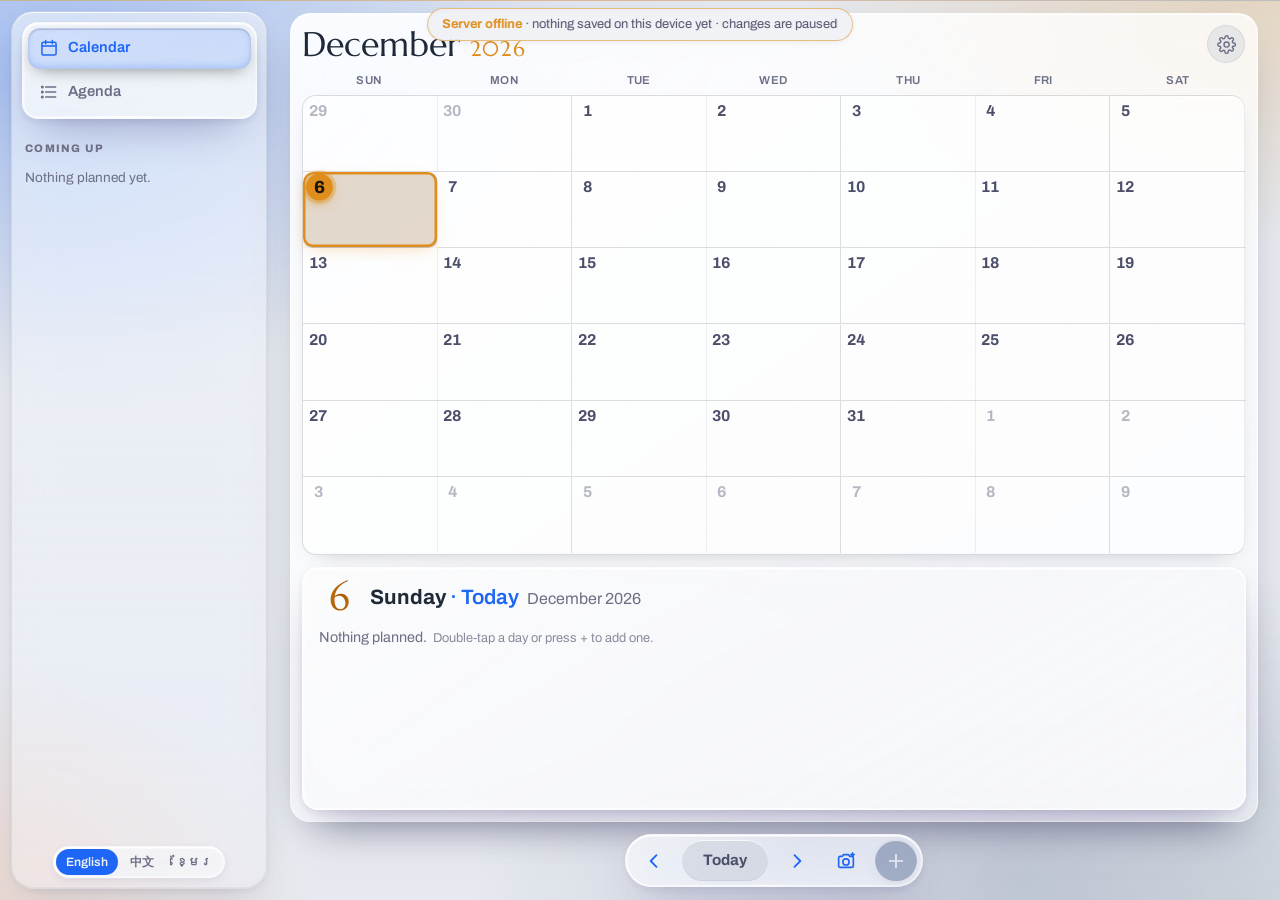
==== commit cdfcaf96: "v150: readable photo-scan review" ====
--- a/index.html
+++ b/index.html
@@ -1504,7 +1504,22 @@
   .jr-spin { width:1.2rem; height:1.2rem; border-radius:50%; border:2.5px solid color-mix(in srgb,var(--accent) 25%,transparent); border-top-color:var(--accent); animation:jrSpin .8s linear infinite; }
   @keyframes jrSpin { to { transform:rotate(360deg); } }
   .jr-scan-msg { margin:.6rem 0; line-height:1.4; }
-  .jr-scan-list { display:grid; gap:.55rem; margin:.4rem 0 .9rem; max-height:min(52vh,26rem); overflow:auto; overscroll-behavior:contain; padding:.1rem; }
+  .jr-scan-list { display:flex; flex-direction:column; gap:.55rem; margin:.4rem 0 .9rem; max-height:calc(var(--vvh,100dvh) - 14.5rem); overflow:auto; overscroll-behavior:contain; padding:.1rem; }
+  .jr-scan-list > .jr-sc { flex:none; }
+  .jr-sc-sum { display:flex; align-items:flex-start; gap:.6rem; }
+  .jr-sc-sum input[type=checkbox] { width:1.25rem; height:1.25rem; flex:none; margin:.15rem 0 0; }
+  .jr-sc-txt { flex:1; min-width:0; display:flex; flex-direction:column; gap:.18rem; padding-left:.6rem; border-left:3px solid var(--c); }
+  .jr-sc-txt b { font-size:1rem; line-height:1.3; color:var(--k-hi); overflow-wrap:anywhere; }
+  .jr-sc-txt b i { font-weight:600; color:var(--muted); }
+  .jr-sc-txt > span { font-size:.86rem; line-height:1.35; color:var(--muted); overflow-wrap:anywhere; }
+  .jr-sc-txt > .when { color:var(--k-text,var(--k-hi)); font-weight:600; }
+  .jr-sc-txt > .note { display:-webkit-box; -webkit-line-clamp:3; -webkit-box-orient:vertical; overflow:hidden; }
+  .jr-sc-txt > .tags { display:flex; flex-wrap:wrap; gap:.3rem; margin-top:.15rem; }
+  .jr-sc-editbtn { flex:none; padding:.3rem .7rem; font-size:.8rem; }
+  .jr-sc-form { display:grid; gap:.5rem; margin-top:.6rem; padding-top:.6rem; border-top:1px solid var(--glass-line); }
+  .jr-sc-f { display:grid; gap:.2rem; min-width:0; }
+  .jr-sc-f > span { font-size:.74rem; font-weight:600; color:var(--muted); }
+  .jr-sc textarea { width:100%; min-width:0; resize:vertical; padding:.4rem .55rem; font:inherit; font-size:.92rem; line-height:1.35; }
   .jr-sc { display:grid; gap:.35rem; padding:.55rem .6rem; border-radius:12px; border:1px solid var(--glass-line); background:color-mix(in srgb,var(--k-bg3) 40%,transparent); opacity:.65; }
   .jr-sc.on { opacity:1; background:color-mix(in srgb,var(--accent) 7%,var(--k-bg3)); border-color:color-mix(in srgb,var(--accent) 35%,transparent); }
   .jr-sc input:not([type=checkbox]) { width:100%; min-width:0; padding:.4rem .55rem; font-size:.92rem; }
@@ -3252,19 +3267,31 @@
       card.querySelector('#sc-x').onclick=close; card.querySelector('#sc-back').onclick=start; return; }
     // already there? (same day and same title): offered but unticked
     const dup=e=>!!e.event_date && JOURNAL_EVENTS.some(x=>x.event_date===e.event_date && x.title.trim().toLowerCase()===e.title.trim().toLowerCase());
-    const list=found.map(e=>({...e, on:!dup(e) && !!e.event_date && !!e.title, dup:dup(e)}));
+    const list=found.map(e=>({...e, on:!dup(e) && !!e.event_date && !!e.title, dup:dup(e), open:!e.event_date}));
+    const jrStrip=h=>String(h).replace(/<[^>]*>/g,'');
     const draw=()=>{
       const n=list.filter(e=>e.on).length;
       card.innerHTML=head+`<p class="jr-ae-hint">${esc(tx('scanFound',{n:list.length}))}</p>
-        <div class="jr-scan-list">${list.map((e,i)=>`<div class="jr-sc${e.on?' on':''}" data-i="${i}">
-          <label class="jr-sc-top"><input type="checkbox" data-f="on"${e.on?' checked':''}><input class="jr-sc-title" data-f="title" value="${esc(e.title)}" maxlength="120" aria-label="${esc(tx('lblTitle'))}"></label>
-          ${e.dup?`<em class="jr-role">${esc(tx('scanDup'))}</em>`:''}${e.needs_check&&!e.dup?`<em class="jr-role warn">${esc(tx('scanCheck'))}</em>`:''}
-          <div class="jr-sc-row"><input type="date" data-f="event_date" value="${esc(e.event_date)}" aria-label="${esc(tx('lblDate'))}"><input type="date" data-f="end_date" value="${esc(e.end_date)}" aria-label="${esc(tx('lblDateTo'))}"></div>
-          <div class="jr-sc-row"><input type="time" data-f="event_time" value="${esc(e.event_time)}" aria-label="${esc(tx('lblFrom'))}"><input type="time" data-f="end_time" value="${esc(e.end_time)}" aria-label="${esc(tx('lblToTime'))}"></div>
-          <input data-f="location" value="${esc(e.location)}" placeholder="${esc(tx('lblLoc'))}" maxlength="200" aria-label="${esc(tx('lblLoc'))}">
-          <input data-f="notes" value="${esc(e.notes)}" placeholder="${esc(tx('lblNotes'))}" maxlength="500" aria-label="${esc(tx('lblNotes'))}">
-          <div class="jr-sc-meta"><span class="jr-ae-status">${[['confirmed','stConfirmed','✓'],['tentative','stTent','?'],['cancelled','stCancel','✕']].map(([k,t,g])=>`<button type="button" class="jr-chipbtn st-${k}${(e.status||'confirmed')===k?' on':''}" data-st="${k}" aria-pressed="${(e.status||'confirmed')===k}" title="${esc(tx(t))}"><span class="jr-st-ico" aria-hidden="true">${g}</span><span class="jr-st-l">${esc(tx(t))}</span></button>`).join('')}</span>
+        <div class="jr-scan-list">${list.map((e,i)=>`<div class="jr-sc${e.on?' on':''}${e.open?' open':''}" data-i="${i}">
+          <div class="jr-sc-sum">
+            <input type="checkbox" data-f="on"${e.on?' checked':''} aria-label="${esc(e.title||tx('lblTitle'))}">
+            <div class="jr-sc-txt" style="--c:var(${JR_COLORS[e.color]||'--accent'}-ball,var(--accent))">
+              <b>${esc(e.title)||`<i>${esc(tx('lblTitle'))}?</i>`}</b>
+              <span class="when">${e.event_date?esc(jrStrip(jrMulti(e)?jrDateRange(e):jrDayLabel(e.event_date)))+(e.event_time?' · '+esc(jrTimeRange(e)):''):`<em class="jr-role warn">${esc(tx('scanNoDate'))}</em>`}</span>
+              ${e.location?`<span>${esc(e.location)}</span>`:''}${e.notes?`<span class="note">${esc(e.notes)}</span>`:''}
+              ${e.dup||e.needs_check||(e.status&&e.status!=='confirmed')?`<span class="tags">${e.dup?`<em class="jr-role">${esc(tx('scanDup'))}</em>`:''}${e.needs_check&&!e.dup?`<em class="jr-role warn">${esc(tx('scanCheck'))}</em>`:''}${e.status==='tentative'?`<em class="jr-role warn">${esc(tx('stTent'))}</em>`:''}${e.status==='cancelled'?`<em class="jr-role">${esc(tx('stCancel'))}</em>`:''}</span>`:''}
+            </div>
+            <button type="button" class="mini jr-sc-editbtn" data-open aria-expanded="${!!e.open}">${esc(e.open?tx('done').replace(/\s*✓$/,''):tx('edit'))}</button>
+          </div>
+          ${e.open?`<div class="jr-sc-form">
+            <label class="jr-sc-f"><span>${esc(tx('lblTitle'))}</span><textarea data-f="title" rows="2" maxlength="120">${esc(e.title)}</textarea></label>
+            <div class="jr-sc-row"><label class="jr-sc-f"><span>${esc(tx('lblDate'))}</span><input type="date" data-f="event_date" value="${esc(e.event_date)}"></label><label class="jr-sc-f"><span>${esc(tx('lblDateTo'))}</span><input type="date" data-f="end_date" value="${esc(e.end_date)}"></label></div>
+            <div class="jr-sc-row"><label class="jr-sc-f"><span>${esc(tx('lblFrom'))}</span><input type="time" data-f="event_time" value="${esc(e.event_time)}"></label><label class="jr-sc-f"><span>${esc(tx('lblToTime'))}</span><input type="time" data-f="end_time" value="${esc(e.end_time)}"></label></div>
+            <label class="jr-sc-f"><span>${esc(tx('lblLoc'))}</span><input data-f="location" value="${esc(e.location)}" maxlength="200"></label>
+            <label class="jr-sc-f"><span>${esc(tx('lblNotes'))}</span><textarea data-f="notes" rows="3" maxlength="500">${esc(e.notes)}</textarea></label>
+            <div class="jr-sc-meta"><span class="jr-ae-status">${[['confirmed','stConfirmed','✓'],['tentative','stTent','?'],['cancelled','stCancel','✕']].map(([k,t,g])=>`<button type="button" class="jr-chipbtn st-${k}${(e.status||'confirmed')===k?' on':''}" data-st="${k}" aria-pressed="${(e.status||'confirmed')===k}" title="${esc(tx(t))}"><span class="jr-st-ico" aria-hidden="true">${g}</span><span class="jr-st-l">${esc(tx(t))}</span></button>`).join('')}</span>
             <span class="jr-sc-cols" role="group" aria-label="${esc(tx('colour'))}"><button type="button" class="jr-ball auto${e.color?'':' on'}" data-c="" title="${esc(tx('auto'))}" aria-label="${esc(tx('auto'))}"></button>${JR_COLOR_NAMES.map(c=>`<button type="button" class="jr-ball${e.color===c?' on':''}" data-c="${c}" title="${esc(tx('c_'+c))}" aria-label="${esc(tx('c_'+c))}" style="--ball:var(${JR_COLORS[c]}-ball)"></button>`).join('')}</span></div>
+          </div>`:''}
         </div>`).join('')}</div>
         ${raw?`<details class="jr-audit"><summary>${esc(tx('scanRaw'))}</summary><pre class="jr-sc-raw">${esc(raw)}</pre></details>`:''}
         <div class="item-edit-actions"><button class="mini" id="sc-x">${esc(tx('cancel'))}</button><button class="act" id="sc-ok"${n?'':' disabled'}>${esc(tx('scanAdd',{n}))}</button></div>`;
@@ -3274,8 +3301,9 @@
     card.oninput=e=>{ const row=e.target.closest('.jr-sc'); if(!row) return; const f=e.target.dataset.f; if(!f||f==='on') return; list[+row.dataset.i][f]=e.target.value; };
     card.onchange=e=>{ const row=e.target.closest('.jr-sc'); if(!row) return; const it=list[+row.dataset.i], f=e.target.dataset.f;
       if(f==='on'){ it.on=e.target.checked; draw(); } };
-    card.onclick=e=>{ const b=e.target.closest('.jr-sc [data-st], .jr-sc [data-c]'); if(!b) return; const it=list[+b.closest('.jr-sc').dataset.i];
-      if(b.dataset.st) it.status=b.dataset.st; else it.color=b.dataset.c; draw(); };
+    card.onclick=e=>{ const b=e.target.closest('.jr-sc [data-st], .jr-sc [data-c], .jr-sc [data-open]'); if(!b) return; const it=list[+b.closest('.jr-sc').dataset.i];
+      if(b.dataset.st) it.status=b.dataset.st; else if(b.hasAttribute('data-open')) it.open=!it.open; else it.color=b.dataset.c;
+      const sc=card.querySelector('.jr-scan-list')?.scrollTop||0; draw(); const l=card.querySelector('.jr-scan-list'); if(l) l.scrollTop=sc; };
     async function save(){
       const todo=list.filter(e=>e.on); const bad=todo.find(e=>!e.event_date||!e.title.trim());
       if(bad){ toast(!bad.title.trim()?tx('titleReq'):tx('scanNoDate')); return; }
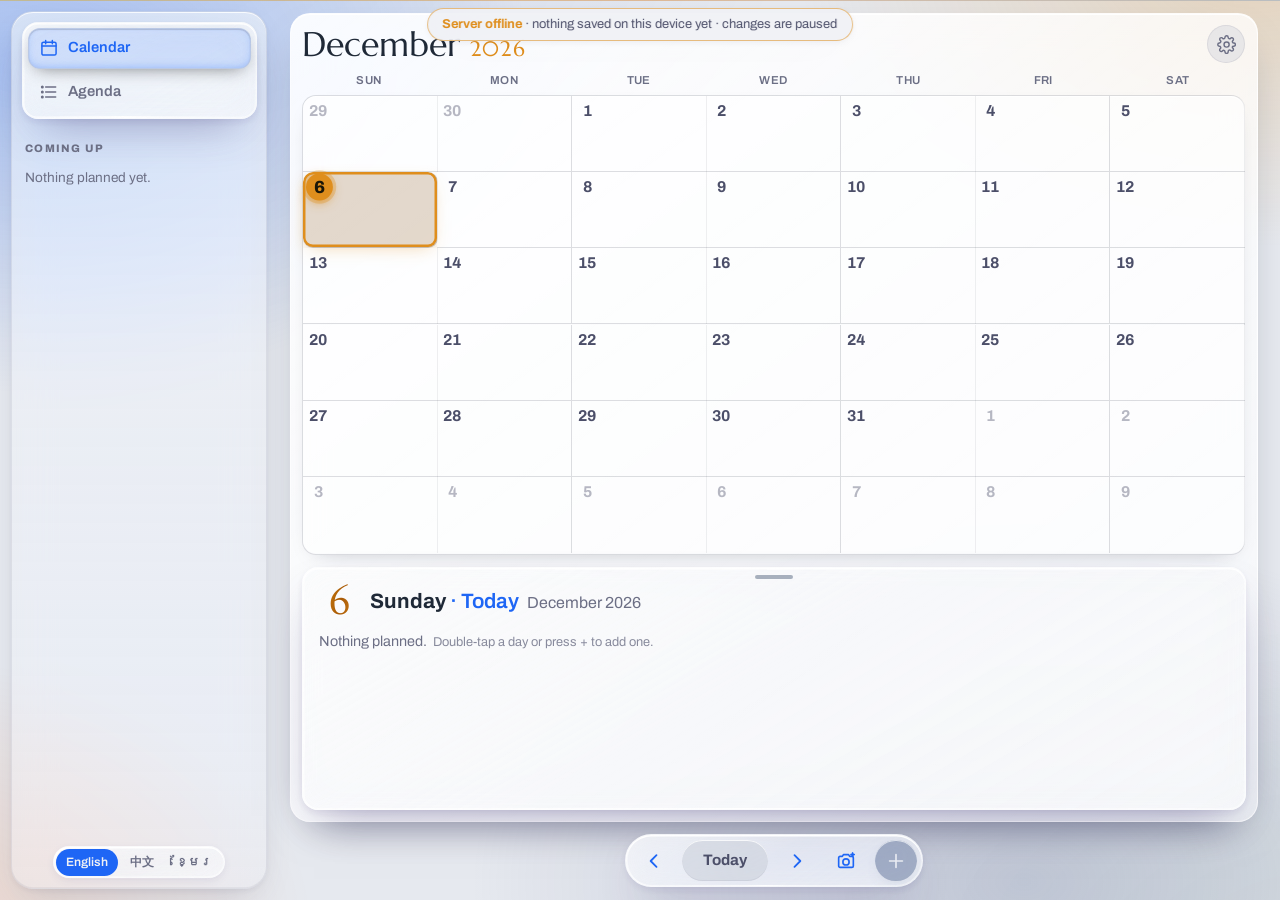
==== commit 46baff07: "v151: v151: less wasted work: the hidden toast has no live blur, the keyboard watcher restyles the p" ====
--- a/index.html
+++ b/index.html
@@ -8,6 +8,8 @@
 <script>if(navigator.standalone)document.documentElement.classList.add("ios-app");
 /* iPhone only (not iPad or Android): its own safe-area layout, see "iPhone" in the styles */
 if(/iPhone|iPod/.test(navigator.userAgent))document.documentElement.classList.add("ios-phone");
+/* iPad (an iPad says "Macintosh" unless it's asked for the mobile site; a Mac has no touch screen) */
+if(/iPad/.test(navigator.userAgent)||(/Macintosh/.test(navigator.userAgent)&&navigator.maxTouchPoints>1))document.documentElement.classList.add("ios-pad");
 /* Android: its Chrome misdraws live background blur (stale strips over the month header), so the glass there
    is drawn without it — see "Android" in the styles */
 if(/Android/.test(navigator.userAgent)){document.documentElement.classList.add("android");if(+((navigator.userAgent.match(/Chrome\/(\d+)/)||[])[1]||0)>=115)document.documentElement.classList.add("android-blur")}</script>
@@ -33,2052 +35,7 @@
   (localStorage `sk_token`) and the same visual language.
 -->
 <link rel="preload" href="static/fonts/archivo-latin.woff2" as="font" type="font/woff2" crossorigin>
-<style>
-/* Self-hosted Marcellus + Archivo (latin, latin-ext), from Google Fonts — served from the shop computer so
-   pages never wait on the internet for a font, and look the same when the internet is down. */
-@font-face {
-  font-family: 'Archivo';
-  font-style: normal;
-  font-weight: 400;
-  font-stretch: 100%;
-  font-display: swap;
-  src: url(static/fonts/archivo-latin-ext.woff2) format('woff2');
-  unicode-range: U+0100-02BA, U+02BD-02C5, U+02C7-02CC, U+02CE-02D7, U+02DD-02FF, U+0304, U+0308, U+0329, U+1D00-1DBF, U+1E00-1E9F, U+1EF2-1EFF, U+2020, U+20A0-20AB, U+20AD-20C4, U+2113, U+2C60-2C7F, U+A720-A7FF;
-}
-@font-face {
-  font-family: 'Archivo';
-  font-style: normal;
-  font-weight: 400;
-  font-stretch: 100%;
-  font-display: swap;
-  src: url(static/fonts/archivo-latin.woff2) format('woff2');
-  unicode-range: U+0000-00FF, U+0131, U+0152-0153, U+02BB-02BC, U+02C6, U+02DA, U+02DC, U+0304, U+0308, U+0329, U+2000-206F, U+20AC, U+2122, U+2191, U+2193, U+2212, U+2215, U+FEFF, U+FFFD;
-}
-@font-face {
-  font-family: 'Archivo';
-  font-style: normal;
-  font-weight: 500;
-  font-stretch: 100%;
-  font-display: swap;
-  src: url(static/fonts/archivo-latin-ext.woff2) format('woff2');
-  unicode-range: U+0100-02BA, U+02BD-02C5, U+02C7-02CC, U+02CE-02D7, U+02DD-02FF, U+0304, U+0308, U+0329, U+1D00-1DBF, U+1E00-1E9F, U+1EF2-1EFF, U+2020, U+20A0-20AB, U+20AD-20C4, U+2113, U+2C60-2C7F, U+A720-A7FF;
-}
-@font-face {
-  font-family: 'Archivo';
-  font-style: normal;
-  font-weight: 500;
-  font-stretch: 100%;
-  font-display: swap;
-  src: url(static/fonts/archivo-latin.woff2) format('woff2');
-  unicode-range: U+0000-00FF, U+0131, U+0152-0153, U+02BB-02BC, U+02C6, U+02DA, U+02DC, U+0304, U+0308, U+0329, U+2000-206F, U+20AC, U+2122, U+2191, U+2193, U+2212, U+2215, U+FEFF, U+FFFD;
-}
-@font-face {
-  font-family: 'Archivo';
-  font-style: normal;
-  font-weight: 600;
-  font-stretch: 100%;
-  font-display: swap;
-  src: url(static/fonts/archivo-latin-ext.woff2) format('woff2');
-  unicode-range: U+0100-02BA, U+02BD-02C5, U+02C7-02CC, U+02CE-02D7, U+02DD-02FF, U+0304, U+0308, U+0329, U+1D00-1DBF, U+1E00-1E9F, U+1EF2-1EFF, U+2020, U+20A0-20AB, U+20AD-20C4, U+2113, U+2C60-2C7F, U+A720-A7FF;
-}
-@font-face {
-  font-family: 'Archivo';
-  font-style: normal;
-  font-weight: 600;
-  font-stretch: 100%;
-  font-display: swap;
-  src: url(static/fonts/archivo-latin.woff2) format('woff2');
-  unicode-range: U+0000-00FF, U+0131, U+0152-0153, U+02BB-02BC, U+02C6, U+02DA, U+02DC, U+0304, U+0308, U+0329, U+2000-206F, U+20AC, U+2122, U+2191, U+2193, U+2212, U+2215, U+FEFF, U+FFFD;
-}
-@font-face {
-  font-family: 'Archivo';
-  font-style: normal;
-  font-weight: 700;
-  font-stretch: 100%;
-  font-display: swap;
-  src: url(static/fonts/archivo-latin-ext.woff2) format('woff2');
-  unicode-range: U+0100-02BA, U+02BD-02C5, U+02C7-02CC, U+02CE-02D7, U+02DD-02FF, U+0304, U+0308, U+0329, U+1D00-1DBF, U+1E00-1E9F, U+1EF2-1EFF, U+2020, U+20A0-20AB, U+20AD-20C4, U+2113, U+2C60-2C7F, U+A720-A7FF;
-}
-@font-face {
-  font-family: 'Archivo';
-  font-style: normal;
-  font-weight: 700;
-  font-stretch: 100%;
-  font-display: swap;
-  src: url(static/fonts/archivo-latin.woff2) format('woff2');
-  unicode-range: U+0000-00FF, U+0131, U+0152-0153, U+02BB-02BC, U+02C6, U+02DA, U+02DC, U+0304, U+0308, U+0329, U+2000-206F, U+20AC, U+2122, U+2191, U+2193, U+2212, U+2215, U+FEFF, U+FFFD;
-}
-@font-face {
-  font-family: 'Archivo';
-  font-style: normal;
-  font-weight: 800;
-  font-stretch: 100%;
-  font-display: swap;
-  src: url(static/fonts/archivo-latin-ext.woff2) format('woff2');
-  unicode-range: U+0100-02BA, U+02BD-02C5, U+02C7-02CC, U+02CE-02D7, U+02DD-02FF, U+0304, U+0308, U+0329, U+1D00-1DBF, U+1E00-1E9F, U+1EF2-1EFF, U+2020, U+20A0-20AB, U+20AD-20C4, U+2113, U+2C60-2C7F, U+A720-A7FF;
-}
-@font-face {
-  font-family: 'Archivo';
-  font-style: normal;
-  font-weight: 800;
-  font-stretch: 100%;
-  font-display: swap;
-  src: url(static/fonts/archivo-latin.woff2) format('woff2');
-  unicode-range: U+0000-00FF, U+0131, U+0152-0153, U+02BB-02BC, U+02C6, U+02DA, U+02DC, U+0304, U+0308, U+0329, U+2000-206F, U+20AC, U+2122, U+2191, U+2193, U+2212, U+2215, U+FEFF, U+FFFD;
-}
-@font-face {
-  font-family: 'Marcellus';
-  font-style: normal;
-  font-weight: 400;
-  font-display: swap;
-  src: url(static/fonts/marcellus-latin-ext.woff2) format('woff2');
-  unicode-range: U+0100-02BA, U+02BD-02C5, U+02C7-02CC, U+02CE-02D7, U+02DD-02FF, U+0304, U+0308, U+0329, U+1D00-1DBF, U+1E00-1E9F, U+1EF2-1EFF, U+2020, U+20A0-20AB, U+20AD-20C4, U+2113, U+2C60-2C7F, U+A720-A7FF;
-}
-@font-face {
-  font-family: 'Marcellus';
-  font-style: normal;
-  font-weight: 400;
-  font-display: swap;
-  src: url(static/fonts/marcellus-latin.woff2) format('woff2');
-  unicode-range: U+0000-00FF, U+0131, U+0152-0153, U+02BB-02BC, U+02C6, U+02DA, U+02DC, U+0304, U+0308, U+0329, U+2000-206F, U+20AC, U+2122, U+2191, U+2193, U+2212, U+2215, U+FEFF, U+FFFD;
-}
-
-/* iPhone home-screen app (status bar "black-translucent"): on a page shorter than the screen iOS sizes the page as if the
-   status-bar strip weren't there, so everything pinned to the bottom sat ~55pt higher on short tabs (Find, Rate) than on
-   long ones (Stock). Keeping every page at least screen + status bar tall pins the bottom to the same place everywhere. */
-html.ios-app body { min-height:calc(100vh + env(safe-area-inset-top)); }
-@media (display-mode:standalone) { body { min-height:calc(100vh + env(safe-area-inset-top)); } }
-</style>
-<style>
-  :root { color-scheme:dark;
-          --bg:#1e2030; --card:#222436; --card-2:#2f334d; --fill:#2f334d; --fill-2:#3b4261;
-          --line:#3b4261; --ink:#c8d3f5; --muted:#828bb8;
-          --accent:#82aaff; --accent-soft:color-mix(in srgb,var(--k-act) 18%,transparent); --good:#c3e88d; --warn:#ff966c;
-          --good-soft:color-mix(in srgb,var(--k-money) 15%,transparent); --warn-soft:color-mix(in srgb,var(--k-warn) 16%,transparent);
-          --nav:color-mix(in srgb,var(--k-bg1) 74%,transparent); --radius:14px; --radius-lg:18px; --shadow:0 2px 10px rgba(0,0,0,.4);
-          --gold:#D4AF37;
-          --bifrost:linear-gradient(90deg,#D4AF37,#D98A3C,#8FA6BF,#8B7BC4,#5A6FC0);
-          /* same two materials as Odin's Vault: --glass (real blur) for the handful
-             of bounded surfaces here (clock, table, floating bars); --pane (no
-             blur) for the 42 calendar day cells, the one thing that repeats. */
-          --glass:linear-gradient(to bottom,color-mix(in srgb,var(--k-bg2) 66%,transparent),color-mix(in srgb,var(--k-bg2) 48%,transparent));
-          --pane:linear-gradient(to bottom,color-mix(in srgb,var(--k-bg2) 92%,transparent),color-mix(in srgb,var(--k-bg2) 80%,transparent));
-          --glass-blur:saturate(180%) blur(20px);
-          --glass-line:color-mix(in srgb,var(--k-ink) 11%,transparent);
-          --glass-edge:inset 0 1px 0 rgba(255,255,255,.14),inset 0 -1px 0 rgba(0,0,0,.32);
-          --glass-lift:0 14px 38px -12px rgba(0,0,0,.62),0 2px 8px -3px rgba(0,0,0,.45);
-          --ambient:radial-gradient(1200px 760px at 6% -12%,color-mix(in srgb,var(--k-act) 11%,transparent),transparent 60%),
-                    radial-gradient(900px 640px at 104% 110%,color-mix(in srgb,var(--k-money) 5.5%,transparent),transparent 58%);
-          --ease-out:cubic-bezier(.16,1,.3,1); --ease-spring:cubic-bezier(.34,1.4,.64,1);
-          --ease-slide:cubic-bezier(.3,.8,.4,1); }
-  * { box-sizing:border-box; }
-  html { background:var(--bg); scroll-behavior:smooth; height:100%; }
-  body { margin:0; background:transparent; color:var(--ink); min-height:100dvh;
-         display:flex; flex-direction:column;
-         font:17px/1.47 "Archivo",-apple-system,"SF Pro Text",system-ui,BlinkMacSystemFont,"Segoe UI",Roboto,Helvetica,Arial,sans-serif;
-         -webkit-text-size-adjust:100%; -webkit-font-smoothing:antialiased; -webkit-tap-highlight-color:transparent; }
-  body::before { content:""; position:fixed; inset:0; z-index:-1; pointer-events:none; background:var(--ambient); }
-  button,input,textarea { font:inherit; color:inherit }
-  :focus-visible { outline:2px solid var(--accent); outline-offset:2px; border-radius:6px; }
-
-  header { background:var(--glass); -webkit-backdrop-filter:var(--glass-blur); backdrop-filter:var(--glass-blur);
-           border-bottom:1px solid var(--glass-line); box-shadow:var(--glass-edge);
-           padding:.5rem .9rem; padding-top:max(.5rem, env(safe-area-inset-top));
-           padding-left:max(.9rem, env(safe-area-inset-left)); padding-right:max(.9rem, env(safe-area-inset-right));
-           display:flex; align-items:center; gap:.6rem; position:sticky; top:0; z-index:5; }
-  header::after { content:""; position:absolute; left:0; right:0; bottom:0; height:2px;
-                  background:var(--bifrost); background-size:200% 100%; opacity:.55; pointer-events:none;
-                  animation:bifrost 18s ease-in-out infinite alternate; }
-  @keyframes bifrost { to { background-position:-200% 0; } }
-  .ident { display:flex; align-items:center; gap:.5rem; min-width:0; }
-  .mark { flex:none; width:22px; height:22px; display:block; }
-  header h1 { margin:0; font-family:Marcellus,"Iowan Old Style",Georgia,serif;
-              font-size:.92rem; font-weight:400; letter-spacing:.09em; text-transform:uppercase;
-              color:var(--gold); opacity:.85; white-space:nowrap; overflow:hidden; text-overflow:ellipsis; }
-  .back { flex:none; margin-left:auto; text-decoration:none; color:var(--accent); font-size:.82rem; font-weight:600;
-          border:1px solid var(--glass-line); border-radius:8px; padding:.42rem .7rem; }
-  .back:active { background:var(--fill); }
-  @media (max-width:420px) { header h1 { font-size:.78rem; letter-spacing:.05em; } }
-
-  .view-title { font-family:Marcellus,"Iowan Old Style",Georgia,serif; font-size:1.2rem;
-                font-weight:400; letter-spacing:.005em; color:var(--ink); }
-  .row { display:flex; gap:.5rem; align-items:center; }
-  .muted { color:var(--muted); font-size:.9rem; }
-  .empty { color:var(--muted); padding:.6rem .2rem; }
-  .warn { color:var(--warn); } .good { color:var(--good); }
-  input, select, textarea { font:inherit; font-size:1rem; padding:.6rem .75rem; border-radius:11px;
-    width:100%; background:color-mix(in srgb,var(--k-bg3) 55%,transparent); color:var(--ink); border:1px solid var(--glass-line);
-    box-shadow:var(--glass-edge); transition:box-shadow .15s, border-color .15s; }
-  input:focus, select:focus, textarea:focus { outline:none; border-color:var(--accent);
-    box-shadow:var(--glass-edge),0 0 0 3px var(--accent-soft); }
-  input::placeholder, textarea::placeholder { color:var(--muted); opacity:.7; }
-  input[type=checkbox] { width:auto; }
-  .field { display:flex; flex-direction:column; gap:.28rem; flex:1 1 8rem; min-width:0; }
-  .field > span { font-size:.74rem; color:var(--muted); font-weight:500; padding-left:.1rem; }
-  button.act { background:var(--accent); color:#fff; border:none; padding:.62rem 1.1rem; border-radius:12px;
-               cursor:pointer; font:inherit; font-size:1rem; font-weight:600;
-               box-shadow:var(--glass-edge),0 6px 18px -8px color-mix(in srgb,var(--k-act) 55%,transparent);
-               transition:opacity .15s, transform .2s var(--ease-spring); }
-  button.act:hover { opacity:.9; } button.act:active { transform:scale(.96); }
-  button.act:disabled { opacity:.4; cursor:default; }
-  button.mini { border:1px solid var(--glass-line); background:color-mix(in srgb,var(--k-bg3) 50%,transparent); color:var(--accent);
-                padding:.42rem .7rem; border-radius:9px; cursor:pointer; font-size:.88rem; font-weight:500;
-                box-shadow:var(--glass-edge); transition:background-color .15s var(--ease-out), transform .2s var(--ease-spring); }
-  button.mini:hover { background:var(--fill-2); }
-  button.mini:active { transform:scale(.96); }
-  .item-edit-actions { display:flex; gap:.5rem; justify-content:flex-end; margin-top:1rem; }
-  @media (max-width:600px) { .item-edit-actions button { flex:1; } }
-  .chip-lbl { background:var(--fill-2); border-radius:999px; padding:.1rem .5rem; }
-
-  /* ---- photo-free modal dialogs (add event / day detail / askInput / askConfirm) ---- */
-  /* dialogs cover what's visible of the screen (--vvt/--vvh: above the on-screen keyboard while it's open, set by
-     the script under "keyboard"), on a solid card: forms read cleanly, with nothing showing through */
-  .modal-ov { position:fixed; left:0; right:0; top:var(--vvt,0px); height:var(--vvh,100dvh); background:rgba(0,0,0,.5); z-index:25;
-              display:flex; align-items:center; justify-content:center; padding:1rem;
-              animation:overlayIn .22s ease both; }
-  .modal-card { overscroll-behavior:contain; background:var(--k-bg2);
-                border:1px solid var(--glass-line); box-shadow:var(--glass-edge),var(--glass-lift);
-                border-radius:20px; max-width:min(26rem,calc(100vw - 2rem)); width:100%;
-                max-height:calc(var(--vvh,100dvh) - 2rem); overflow:auto; overscroll-behavior:contain; touch-action:pan-y;
-                padding:clamp(.85rem,3vw,1.2rem); animation:popIn .4s var(--ease-out) both; }
-  /* phones: a sheet from the bottom edge, full width, that scrolls inside when the keyboard leaves it short of room */
-  @media (max-width:560px) {
-    .modal-ov { align-items:flex-end; padding:0; }
-    .modal-card { max-width:100%; border-radius:20px 20px 0 0; border-bottom:0;
-      max-height:calc(var(--vvh,100dvh) - env(safe-area-inset-top) - .75rem);
-      padding:1rem 1rem calc(1rem + env(safe-area-inset-bottom)); }
-  }
-  .modal-card h2 { font-family:Marcellus,"Iowan Old Style",Georgia,serif; font-weight:400; margin:0 0 .7rem; }
-  @keyframes fadeIn { from{ opacity:0; } to{ opacity:1; } }
-  @keyframes popIn  { from{ opacity:0; transform:scale(.94) translateY(8px); } to{ opacity:1; transform:none; } }
-  @keyframes overlayIn { from{ opacity:0; } to{ opacity:1; } }
-  @media (prefers-reduced-motion: reduce){
-    *, *::before, *::after { animation-duration:.001ms !important; animation-iteration-count:1 !important;
-                             transition-duration:.001ms !important; scroll-behavior:auto !important; } }
-
-  /* ---- Odin's Journal ---- */
-  .jr-viewtoggle { display:flex; gap:.25rem; background:var(--fill); border-radius:10px; padding:3px; }
-  .jr-vt-btn { border:none; background:transparent; color:var(--muted); border-radius:7px;
-    padding:.5rem .75rem; cursor:pointer; font-size:.85rem; font-weight:600;
-    transition:background-color .15s var(--ease-out), color .15s var(--ease-out); }
-  .jr-vt-btn.active { background:var(--card); color:var(--accent); box-shadow:var(--shadow); }
-  .jr-showpast { display:flex; align-items:center; gap:.35rem; font-size:.82rem; margin-left:auto; white-space:nowrap; }
-  .jr-showpast input { width:auto; margin:0; }
-
-  .jr-day-group { margin-bottom:1.1rem; }
-  .jr-day-head { font-size:.95rem; font-weight:700; margin-bottom:.4rem; color:var(--ink); }
-  .jr-day-head .rel { color:var(--accent); }
-  .jr-table { display:grid; grid-template-columns:4.2rem 1fr 6rem 2.2rem 2.2rem; border-radius:12px; overflow:hidden;
-    background:var(--glass); -webkit-backdrop-filter:var(--glass-blur); backdrop-filter:var(--glass-blur);
-    border:1px solid var(--glass-line); box-shadow:var(--glass-edge),var(--glass-lift); }
-  .jr-table .jr-h { font-size:.68rem; text-transform:uppercase; letter-spacing:.05em; color:var(--muted);
-    background:var(--fill); padding:.4rem .5rem; border-bottom:1px solid var(--line); }
-  .jr-cell { padding:.55rem .5rem; border-bottom:1px solid var(--line); border-right:1px solid var(--line);
-    font-size:.88rem; min-width:0; overflow:hidden; text-overflow:ellipsis; white-space:nowrap; cursor:pointer;
-    display:flex; align-items:center; transition:background-color .12s var(--ease-out); }
-  .jr-cell:hover, .jr-cell:active { background:var(--fill); }
-  .jr-cell.jr-time { font-variant-numeric:tabular-nums; color:var(--muted); }
-  .jr-cell.jr-title { font-weight:600; }
-  .jr-row.done .jr-title { color:var(--muted); text-decoration:line-through; }
-  .jr-cell.jr-cat { font-size:.76rem; }
-  .jr-cell.jr-check, .jr-cell.jr-del { justify-content:center; cursor:pointer; color:var(--muted); border-right:none; }
-  .jr-cell.jr-check.done { color:var(--good); }
-  .jr-cell.jr-del:hover { color:var(--warn); }
-  .jr-row:last-child .jr-cell { border-bottom:none; }
-  @media (max-width:640px) {
-    .jr-table { grid-template-columns:3.6rem 1fr 2.2rem 2.2rem; }
-    .jr-h.jr-h-cat, .jr-cell.jr-cat { display:none; }
-  }
-
-  .jr-cal-dow { display:grid; grid-template-columns:repeat(7,1fr); text-align:center; font-size:.7rem;
-    color:var(--muted); text-transform:uppercase; letter-spacing:.04em; margin-bottom:.3rem; flex:none; }
-  /* "move the date sheets down until the bottom tabs" — the grid stretches to
-     fill whatever's left below the dow header, down to main's own bottom
-     padding (which already clears the floating bars), instead of leaving a
-     dead gap. grid-auto-rows:1fr splits that space evenly across whichever
-     row count the current window has (5 or 6 weeks). */
-  #jr-calendar { display:flex; flex-direction:column; flex:1; min-height:0; }
-  .jr-cal-grid { display:grid; grid-template-columns:repeat(7,1fr); grid-auto-rows:1fr; gap:.3rem; flex:1; min-height:0; }
-  #toast { position:fixed; bottom:calc(1.4rem + var(--foot-h,0px) + env(safe-area-inset-bottom)); left:50%;
-           transform:translateX(-50%) translateY(14px); z-index:50;
-           background:var(--glass); -webkit-backdrop-filter:var(--glass-blur); backdrop-filter:var(--glass-blur);
-           border:1px solid var(--glass-line); box-shadow:var(--glass-edge),var(--glass-lift);
-           color:var(--k-hi); padding:.75rem 1.2rem; border-radius:14px;
-           width:max-content; max-width:min(26rem,calc(100vw - 2rem)); text-align:center; line-height:1.35;
-           opacity:0; pointer-events:none; transition:opacity .28s var(--ease-out), transform .28s var(--ease-out); }
-  #toast.show { opacity:1; transform:translateX(-50%) translateY(0); }
-  /* phone: the Category column is hidden, so the tag moves under the note */
-  .jr-cat-m { display:none; font-size:.76rem; margin-top:.2rem; }
-  @media (max-width:640px) { .jr-cat-m { display:block; } }
-  /* ================= Odin's Keep — shared system (v2) =================
-     IDENTICAL in static/index.html, pos.html and journal.html. Each app is a
-     self-contained file by design (no shared stylesheet), so this block is
-     copied, not imported — edit it in one file, paste it into the other two.
-     Everything here is namespaced --k-* / .keep-* so it can't collide with an
-     app's own tokens; each app maps its legacy names onto these just below.
-
-     Palette: tokyonight moon, verbatim. A hue means one thing, everywhere:
-       money green · quantity yellow · size cyan · price-tier teal ·
-       category magenta · interaction blue · destructive red · warning orange.
-     Gold is Odin's — the mark, the wordmark, today's date, curated shelves —
-     and nothing else. The Bifrost hairline appears once, under the bar. */
-  :root {
-    --k-hi:#fff; --k-on-act:#10121f; --k-bg0:#191b29; --k-bg1:#1e2030; --k-bg2:#222436; --k-bg3:#2f334d; --k-bg4:#3b4261;
-    --k-line:color-mix(in srgb,var(--k-ink) 10%,transparent); --k-line-2:color-mix(in srgb,var(--k-ink) 16%,transparent);
-    --k-ink:#c8d3f5; --k-muted:#828bb8; --k-faint:#636da6;
-    --k-money:#c3e88d; --k-qty:#ffc777; --k-size:#86e1fc; --k-tier:#4fd6be;
-    --k-cat:#c099ff; --k-act:#82aaff; --k-bad:#ff757f; --k-warn:#ff966c;
-    --k-act-soft:color-mix(in srgb,var(--k-act) 14%,transparent); --k-money-soft:color-mix(in srgb,var(--k-money) 13%,transparent);
-    --k-warn-soft:color-mix(in srgb,var(--k-warn) 14%,transparent); --k-bad-soft:color-mix(in srgb,var(--k-bad) 14%,transparent);
-    --k-gold:#d4af37; --k-gold-soft:rgba(212,175,55,.12);
-    --k-bifrost:linear-gradient(90deg,#d4af37,#d98a3c,#8fa6bf,#8b7bc4,#5a6fc0);
-    --k-font:"Archivo",-apple-system,"SF Pro Text",system-ui,"Segoe UI",Roboto,Helvetica,Arial,sans-serif;
-    --k-display:Marcellus,"Iowan Old Style",Georgia,serif;
-    --k-r-sm:8px; --k-r:12px; --k-r-lg:16px;
-    --k-lift:0 1px 0 rgba(255,255,255,.04) inset,0 10px 28px -14px rgba(0,0,0,.7);
-    --ease-out:cubic-bezier(.16,1,.3,1); --ease-spring:cubic-bezier(.34,1.4,.64,1);
-    --ease-slide:cubic-bezier(.3,.8,.4,1);
-  }
-  /* ---- the suite bar: brand + app switcher, same in all three apps ---- */
-  .keep-bar { position:sticky; top:0; z-index:20; display:flex; flex-wrap:wrap; align-items:center;
-    column-gap:.75rem; row-gap:0; background:color-mix(in srgb,var(--k-bg0) 86%,transparent);
-    -webkit-backdrop-filter:saturate(160%) blur(18px); backdrop-filter:saturate(160%) blur(18px);
-    padding:.5rem max(.9rem,env(safe-area-inset-right)) .5rem max(.9rem,env(safe-area-inset-left));
-    padding-top:max(.5rem,env(safe-area-inset-top)); border-bottom:1px solid var(--k-line); }
-  .keep-bar::after { content:""; position:absolute; left:0; right:0; bottom:-1px; height:2px; pointer-events:none;
-    background:var(--k-bifrost); background-size:200% 100%; opacity:.5;
-    animation:keepBifrost 18s ease-in-out infinite alternate; }
-  @keyframes keepBifrost { to { background-position:-200% 0; } }
-  .keep-brand { display:flex; align-items:center; gap:.45rem; flex:none; min-width:0; text-decoration:none; }
-  .keep-brand svg { width:22px; height:22px; flex:none; display:block; }
-  .keep-word { font:400 .8rem/1 var(--k-display); letter-spacing:.16em; text-transform:uppercase;
-    color:var(--k-gold); opacity:.9; white-space:nowrap; }
-  /* The switcher doubles as the app's title: the current app is the lit
-     segment, with its name; the others are one tap away. */
-  .keep-switch { display:flex; align-items:center; gap:2px; flex:none; padding:3px; border-radius:11px;
-    background:var(--k-bg0); border:1px solid var(--k-line); }
-  .keep-switch a { display:flex; align-items:center; gap:.4rem; height:2.1rem; padding:0 .7rem; border-radius:8px;
-    color:var(--k-muted); text-decoration:none; font:600 .86rem/1 var(--k-font); white-space:nowrap;
-    transition:background-color .18s var(--ease-out), color .18s var(--ease-out), transform .15s var(--ease-spring); }
-  .keep-switch a svg { width:1.05rem; height:1.05rem; flex:none; }
-  .keep-switch a:hover { color:var(--k-ink); }
-  .keep-switch a:active { transform:scale(.95); }
-  .keep-switch a[aria-current="page"] { background:var(--k-bg3); color:var(--k-ink);
-    box-shadow:inset 0 1px 0 rgba(255,255,255,.06),0 2px 8px -3px rgba(0,0,0,.6); }
-  .keep-switch a[aria-current="page"] svg { color:var(--k-gold); }
-  .keep-tools { margin-left:auto; display:flex; align-items:center; gap:.4rem; flex:none; min-width:0; }
-  /* phone: the other apps collapse to icons; the current one keeps its name */
-  @media (max-width:640px) {
-    .keep-bar { column-gap:.5rem; }
-    .keep-switch a:not([aria-current="page"]) { padding:0 .55rem; }
-    .keep-switch a:not([aria-current="page"]) span { display:none; }
-  }
-  @media (max-width:430px) { .keep-word { display:inline; } }   /* the Journal is the only app: keep its name */
-  /* shared figure style: every number lines up down a column */
-  .keep-num { font-variant-numeric:tabular-nums; font-feature-settings:"tnum"; }
-  @media (prefers-reduced-motion:reduce) { .keep-bar::after { animation:none; } }
-
-  /* ================= Odin's Journal — v2 layer =================
-     Last in the sheet so it wins ties. The shared suite bar replaces the old
-     header + "Journal" title (the switcher already names the app), and the
-     thin clock strip becomes the page's heading: today, set large. */
-  :root { --bg:var(--k-bg1); --card:var(--k-bg2); --card-2:var(--k-bg3); --fill:var(--k-bg3); --fill-2:var(--k-bg4);
-          --ink:var(--k-ink); --muted:var(--k-muted); --accent:var(--k-act); --accent-soft:var(--k-act-soft);
-          --good:var(--k-money); --warn:var(--k-warn); --gold:var(--k-gold); --bifrost:var(--k-bifrost);
-          --glass-line:var(--k-line); }
-  body { font-family:var(--k-font); font-size:16px; }
-  main { margin-top:1.4rem; }
-  button.act { color:var(--k-on-act); font-weight:700; }
-
-
-  .jr-showpast { padding:.35rem .7rem; border-radius:999px; border:1px solid var(--k-line); color:var(--k-muted);
-    cursor:pointer; user-select:none; }
-  .jr-showpast:has(input:checked) { color:var(--k-act); border-color:color-mix(in srgb,var(--k-act) 45%,transparent); background:var(--k-act-soft); }
-  .jr-day-head { font-size:.7rem; font-weight:700; letter-spacing:.1em; text-transform:uppercase; color:var(--k-muted); }
-  .jr-day-head .rel { color:var(--k-gold); }
-  .jr-table { border-radius:var(--k-r); }
-  .jr-table .jr-h { font-size:.64rem; letter-spacing:.09em; font-weight:700; }
-
-  /* an empty agenda is the normal starting state, not an error — say what
-     goes here, in the space where it will go */
-  #jr-agenda-list > .empty { display:flex; flex-direction:column; align-items:center; gap:.35rem; text-align:center;
-    padding:2.4rem 1.2rem; border:1px dashed var(--k-line-2); border-radius:var(--k-r-lg); color:var(--k-muted); }
-  #jr-agenda-list > .empty::before { content:""; width:2.4rem; height:2.4rem; margin-bottom:.35rem; opacity:.7;
-    background:currentColor;
-    -webkit-mask:url("data:image/svg+xml,%3Csvg xmlns='http://www.w3.org/2000/svg' viewBox='0 0 24 24' fill='none' stroke='black' stroke-width='1.5' stroke-linecap='round' stroke-linejoin='round'%3E%3Crect x='3.5' y='5' width='17' height='15.5' rx='2'/%3E%3Cpath d='M3.5 9.5h17M8 3v4M16 3v4M12 13v4M10 15h4'/%3E%3C/svg%3E") center/contain no-repeat;
-            mask:url("data:image/svg+xml,%3Csvg xmlns='http://www.w3.org/2000/svg' viewBox='0 0 24 24' fill='none' stroke='black' stroke-width='1.5' stroke-linecap='round' stroke-linejoin='round'%3E%3Crect x='3.5' y='5' width='17' height='15.5' rx='2'/%3E%3Cpath d='M3.5 9.5h17M8 3v4M16 3v4M12 13v4M10 15h4'/%3E%3C/svg%3E") center/contain no-repeat; }
-  .jr-cal-day { border-radius:9px; }
-  .jr-vt-btn.active { background:var(--k-bg3); color:var(--k-ink); }
-
-  /* ================= Odin's Keep — motion (shared, v2) =================
-     IDENTICAL in index.html, pos.html and journal.html — edit once, paste
-     into the other two. Modelled on iOS: real springs rather than generic
-     ease curves, so things decelerate the way physical objects do and
-     settle instead of stopping dead.
-       --k-smooth  critically damped: panels, sheets, page content — no overshoot
-       --k-snappy  ~2% overshoot: toggles, sliding highlights, small moves
-       --k-bouncy  ~8% rebound: ONLY the spring-back when a press is released
-       --k-ios     the iOS sheet curve, for things that slide a long way
-       --k-exit    leaving is quicker and quieter than arriving
-     Springs are sampled into CSS linear(); a browser without it (iOS < 17.2)
-     falls back to the nearest cubic-bezier. The app's older three tokens
-     (--ease-out / --ease-spring / --ease-slide) are re-pointed here, so every
-     existing transition picks the springs up without being rewritten. */
-  :root {
-    --k-smooth:cubic-bezier(.2,.9,.25,1); --k-snappy:cubic-bezier(.25,1.1,.4,1); --k-bouncy:cubic-bezier(.3,1.35,.45,1);
-    --k-ios:cubic-bezier(.32,.72,0,1); --k-exit:cubic-bezier(.4,0,.9,.6);
-    --k-t-press:.1s; --k-t-quick:.32s; --k-t:.52s; --k-t-slow:.68s;
-  }
-  @supports (transition-timing-function:linear(0,1)) {
-    :root {
-      --k-smooth:linear(0, 0.025, 0.085, 0.165, 0.252, 0.341, 0.426, 0.505, 0.576, 0.64, 0.696, 0.744, 0.786, 0.822, 0.852, 0.877, 0.899, 0.916, 0.931, 0.944, 0.954, 0.962, 0.969, 0.975, 0.98, 0.983, 0.987, 0.989, 0.991, 0.993, 0.994, 0.995, 0.996, 0.997, 1);
-      --k-snappy:linear(0, 0.031, 0.108, 0.21, 0.324, 0.438, 0.546, 0.643, 0.728, 0.8, 0.859, 0.906, 0.942, 0.97, 0.99, 1.003, 1.012, 1.017, 1.019, 1.02, 1.019, 1.017, 1.015, 1.013, 1.011, 1.009, 1.007, 1.005, 1.004, 1.003, 1.002, 1.001, 1.001, 1, 1);
-      --k-bouncy:linear(0, 0.046, 0.158, 0.305, 0.462, 0.614, 0.748, 0.86, 0.947, 1.009, 1.05, 1.074, 1.083, 1.082, 1.074, 1.063, 1.05, 1.037, 1.025, 1.015, 1.007, 1.001, 0.997, 0.994, 0.993, 0.993, 0.993, 0.994, 0.995, 0.997, 0.998, 0.998, 0.999, 1, 1);
-    }
-  }
-  :root { --ease-out:var(--k-smooth); --ease-spring:var(--k-snappy); --ease-slide:var(--k-ios); }
-
-  @keyframes kFadeIn   { from { opacity:0; } }
-  @keyframes kFadeOut  { to   { opacity:0; } }
-  @keyframes kRise     { from { opacity:0; transform:translate3d(0,10px,0); } }
-  @keyframes kReveal   { from { opacity:0; transform:translate3d(0,-6px,0); } }
-  @keyframes kSheetIn  { from { opacity:0; transform:translate3d(0,14px,0) scale(.965); } }
-  @keyframes kSheetOut { to   { opacity:0; transform:translate3d(0,8px,0) scale(.975); } }
-  @keyframes kToastIn  { from { opacity:0; transform:translate3d(-50%,18px,0) scale(.94); } }
-
-  /* ---- press: sink fast, spring back ----
-     The "in" is near-instant so a tap feels acknowledged under the finger;
-     the release rides the bouncy spring back to rest. */
-  .k-press, button.act, button.mini, a.mini, .chip, .keep-switch a, .add-seg button, .add-kind-btn,
-  .jr-vt-btn, .tile, .note, .step button, .paybtn, .go, .ghost, .xbtn, .add-photo-btn {
-    transition-property:transform, background-color, border-color, color, box-shadow, opacity;
-    transition-duration:var(--k-t-slow), .2s, .2s, .2s, .25s, .2s;
-    transition-timing-function:var(--k-bouncy), ease, ease, ease, ease, ease; }
-  .k-press:active, button.act:active:not(:disabled), button.mini:active, a.mini:active, .chip:active,
-  .keep-switch a:active, .add-seg button:active, .add-kind-btn:active, .jr-vt-btn:active,
-  .tile:active, .note:active, .step button:active, .paybtn:active:not([disabled]), .go:active:not([disabled]),
-  .ghost:active, .xbtn:active, .add-photo-btn:active {
-    transform:scale(.96); transition-duration:var(--k-t-press), .1s, .1s, .1s, .1s, .1s;
-    transition-timing-function:ease-out; }
-  .tile:active, .add-photo-btn:active, .add-kind-btn:active { transform:scale(.975); }
-
-  /* ---- sliding thumb for segmented controls (positioned by kThumbs() in JS) ---- */
-  .k-thumbed { position:relative; isolation:isolate; }
-  .k-thumb { position:absolute; left:0; top:0; z-index:-1; pointer-events:none; border-radius:8px;
-    background:var(--k-bg3); box-shadow:inset 0 1px 0 rgba(255,255,255,.06),0 2px 8px -3px rgba(0,0,0,.6);
-    transition:transform var(--k-t) var(--k-snappy), width var(--k-t) var(--k-snappy), height var(--k-t) var(--k-snappy), opacity .2s;
-    will-change:transform,width; }
-  .k-thumbed.k-ready > .active, .k-thumbed.k-ready > [aria-current="page"] { background:transparent !important; box-shadow:none !important; }
-  .k-thumb.k-line { height:2px !important; border-radius:2px; background:var(--k-act); box-shadow:none; }
-
-  /* ---- toasts spring up, sheets settle, overlays fade ---- */
-  #toast.show, #toast.on { animation:kToastIn var(--k-t) var(--k-snappy) both; }
-
-  /* ---- between apps: the suite bar stays put, the page cross-fades ---- */
-  @view-transition { navigation:auto; }
-  .keep-bar { view-transition-name:keep-bar; }
-  ::view-transition-old(root) { animation:kFadeOut .18s var(--k-exit) both; }
-  ::view-transition-new(root) { animation:kRise .42s var(--k-smooth) both; }
-  ::view-transition-group(keep-bar) { animation-duration:.3s; }
-
-  @media (prefers-reduced-motion:reduce) {
-    .k-thumb { transition:none; }
-    ::view-transition-group(*), ::view-transition-old(*), ::view-transition-new(*) { animation:none !important; }
-  }
-
-  /* ================= Journal motion ================= */
-  .modal-ov { animation:kFadeIn .28s ease-out both; }
-  .modal-card { animation:kSheetIn var(--k-t) var(--k-smooth) both; will-change:transform,opacity; }
-  .modal-ov.k-leaving { animation:kFadeOut .22s var(--k-exit) forwards; }
-  .modal-ov.k-leaving .modal-card { animation:kSheetOut .22s var(--k-exit) forwards; }
-  #jr-agenda, #jr-calendar { animation:kRise var(--k-t) var(--k-smooth) both; will-change:transform,opacity; }
-  @keyframes kRiseR { from { opacity:0; transform:translateY(14px); } }
-  @keyframes kRiseC { from { opacity:0; transform:translateX(-50%) translateY(14px); } }
-  #jr-cal-nav, #jr-actions-bar { animation:kRiseC var(--k-t) var(--k-snappy) both; }
-  .jr-day-group { animation:kRise var(--k-t) var(--k-smooth) both; }
-  .jr-viewtoggle .k-thumb { border-radius:999px; }
-  .jr-cal-day { transition:background-color .2s ease, transform var(--k-t-slow) var(--k-bouncy); }
-  .jr-cal-day:active { transform:scale(.95); transition-duration:var(--k-t-press); }
-
-  /* motion pass: agenda days cascade in; the calendar fills in a quick wave */
-  @keyframes jrCell { from { opacity:0; transform:scale(.94); } }
-  .jr-day-group:nth-child(1){animation-delay:0ms}
-  .jr-day-group:nth-child(2){animation-delay:45ms}
-  .jr-day-group:nth-child(3){animation-delay:90ms}
-  .jr-day-group:nth-child(4){animation-delay:135ms}
-  .jr-day-group:nth-child(5){animation-delay:180ms}
-  .jr-day-group:nth-child(6){animation-delay:225ms}
-  .jr-day-group:nth-child(7){animation-delay:270ms}
-  .jr-day-group:nth-child(8){animation-delay:315ms}
-  .jr-day-group:nth-child(9){animation-delay:360ms}
-  .jr-day-group:nth-child(10){animation-delay:405ms}
-  .jr-day-group:nth-child(n+11){animation-delay:450ms}
-  .jr-cal-day { animation:jrCell .42s var(--k-smooth) backwards; will-change:transform,opacity; }
-  .jr-cal-day:nth-child(1){animation-delay:0ms}
-  .jr-cal-day:nth-child(2){animation-delay:9ms}
-  .jr-cal-day:nth-child(3){animation-delay:18ms}
-  .jr-cal-day:nth-child(4){animation-delay:27ms}
-  .jr-cal-day:nth-child(5){animation-delay:36ms}
-  .jr-cal-day:nth-child(6){animation-delay:45ms}
-  .jr-cal-day:nth-child(7){animation-delay:54ms}
-  .jr-cal-day:nth-child(8){animation-delay:63ms}
-  .jr-cal-day:nth-child(9){animation-delay:72ms}
-  .jr-cal-day:nth-child(10){animation-delay:81ms}
-  .jr-cal-day:nth-child(11){animation-delay:90ms}
-  .jr-cal-day:nth-child(12){animation-delay:99ms}
-  .jr-cal-day:nth-child(13){animation-delay:108ms}
-  .jr-cal-day:nth-child(14){animation-delay:117ms}
-  .jr-cal-day:nth-child(15){animation-delay:126ms}
-  .jr-cal-day:nth-child(16){animation-delay:135ms}
-  .jr-cal-day:nth-child(17){animation-delay:144ms}
-  .jr-cal-day:nth-child(18){animation-delay:153ms}
-  .jr-cal-day:nth-child(19){animation-delay:162ms}
-  .jr-cal-day:nth-child(20){animation-delay:171ms}
-  .jr-cal-day:nth-child(21){animation-delay:180ms}
-  .jr-cal-day:nth-child(22){animation-delay:189ms}
-  .jr-cal-day:nth-child(23){animation-delay:198ms}
-  .jr-cal-day:nth-child(24){animation-delay:207ms}
-  .jr-cal-day:nth-child(25){animation-delay:216ms}
-  .jr-cal-day:nth-child(26){animation-delay:225ms}
-  .jr-cal-day:nth-child(27){animation-delay:234ms}
-  .jr-cal-day:nth-child(28){animation-delay:243ms}
-  .jr-cal-day:nth-child(29){animation-delay:252ms}
-  .jr-cal-day:nth-child(30){animation-delay:261ms}
-  .jr-cal-day:nth-child(31){animation-delay:270ms}
-  .jr-cal-day:nth-child(32){animation-delay:279ms}
-  .jr-cal-day:nth-child(33){animation-delay:288ms}
-  .jr-cal-day:nth-child(34){animation-delay:297ms}
-  .jr-cal-day:nth-child(35){animation-delay:306ms}
-  .jr-cal-day:nth-child(36){animation-delay:315ms}
-  .jr-cal-day:nth-child(37){animation-delay:324ms}
-  .jr-cal-day:nth-child(38){animation-delay:333ms}
-  .jr-cal-day:nth-child(39){animation-delay:342ms}
-  .jr-cal-day:nth-child(40){animation-delay:351ms}
-  .jr-cal-day:nth-child(41){animation-delay:360ms}
-  .jr-cal-day:nth-child(42){animation-delay:369ms}
-  .jr-cal-day:nth-child(n+43){animation-delay:378ms}
-  @media (prefers-reduced-motion:reduce) { .jr-cal-day { animation:none; } }
-
-/* embedded in a host's frame: the host has its own app switcher */
-html.embedded .keep-brand, html.embedded .keep-switch { display:none !important; }
-
-  /* ===== Themes — each only sets the --k-* palette; everything else (glass, tints, glows,
-     ambient wash) is color-mix()ed from these, so a theme is ~20 values. Chosen in Vault's
-     Settings, kept in localStorage 'sk_theme' (shared by Vault, POS and Journal). The default
-     Tokyo Night Moon is the plain :root above, with no data-theme. ===== */
-  /* Catppuccin Latte (catppuccin.com/palette): crust/mantle/base for the layers, surface0/1 for fills, text/subtext,
-     and its blue, green, yellow, peach, red, mauve, teal and sky for the meanings above */
-  :root[data-theme="latte"] { color-scheme:light;
-    --k-bg0:#dce0e8; --k-bg1:#e6e9ef; --k-bg2:#eff1f5; --k-bg3:#ccd0da; --k-bg4:#bcc0cc;
-    --k-ink:#4c4f69; --k-hi:#4c4f69; --k-muted:#6c6f85; --k-faint:#8c8fa1;
-    --k-money:#40a02b; --k-qty:#df8e1d; --k-size:#04a5e5; --k-tier:#179299; --k-cat:#8839ef;
-    --k-act:#1e66f5; --k-bad:#d20f39; --k-warn:#fe640b; --k-on-act:#eff1f5;
-    --k-gold:#df8e1d; --gold:#df8e1d; --shot-a:#e6e9ef; --shot-b:#dce0e8;
-    --glass-edge:inset 0 1px 0 rgba(255,255,255,.8),inset 0 -1px 0 rgba(76,79,105,.07);
-    --glass-lift:0 14px 36px -16px rgba(76,79,105,.28),0 2px 8px -3px rgba(76,79,105,.14);
-    --k-lift:0 1px 0 rgba(255,255,255,.7) inset,0 8px 22px -14px rgba(76,79,105,.32);
-    --shadow:0 2px 10px rgba(76,79,105,.16); }
-  :root[data-theme="daylight"] { color-scheme:light;
-    --k-bg0:#cfd4e3; --k-bg1:#e1e2e7; --k-bg2:#f1f2f7; --k-bg3:#dfe2ec; --k-bg4:#c5cadc;
-    --k-ink:#343b58; --k-hi:#16161e; --k-muted:#5f6a9c; --k-faint:#8189b0;
-    --k-money:#3f6b1f; --k-qty:#8a5a00; --k-size:#00678a; --k-tier:#0c7d68; --k-cat:#7a3fd1;
-    --k-act:#2e7de9; --k-bad:#d1243f; --k-warn:#b45309; --k-on-act:#ffffff;
-    --k-gold:#9a7608; --gold:#9a7608; --shot-a:#dde1ee; --shot-b:#cdd3e4;
-    --glass-edge:inset 0 1px 0 rgba(255,255,255,.85),inset 0 -1px 0 rgba(40,50,90,.07);
-    --glass-lift:0 14px 36px -16px rgba(50,62,110,.30),0 2px 8px -3px rgba(50,62,110,.16);
-    --k-lift:0 1px 0 rgba(255,255,255,.7) inset,0 8px 22px -14px rgba(50,62,110,.35);
-    --shadow:0 2px 10px rgba(50,62,110,.18); }
-  :root[data-theme="gruvbox"] { color-scheme:dark;
-    --k-bg0:#1b1d1e; --k-bg1:#282828; --k-bg2:#32302f; --k-bg3:#3c3836; --k-bg4:#504945;
-    --k-ink:#ebdbb2; --k-hi:#fbf1c7; --k-muted:#a89984; --k-faint:#7c6f64;
-    --k-money:#b8bb26; --k-qty:#fabd2f; --k-size:#83a598; --k-tier:#8ec07c; --k-cat:#d3869b;
-    --k-act:#83a598; --k-bad:#fb4934; --k-warn:#fe8019; --k-on-act:#1d2021;
-    --k-gold:#d4af37; --gold:#d4af37; --shot-a:#2c2a28; --shot-b:#1d1c1b; }
-  :root[data-theme="nord"] { color-scheme:dark;
-    --k-bg0:#242933; --k-bg1:#2e3440; --k-bg2:#3b4252; --k-bg3:#434c5e; --k-bg4:#4c566a;
-    --k-ink:#d8dee9; --k-hi:#eceff4; --k-muted:#9ba7bc; --k-faint:#7886a0;
-    --k-money:#a3be8c; --k-qty:#ebcb8b; --k-size:#88c0d0; --k-tier:#8fbcbb; --k-cat:#b48ead;
-    --k-act:#81a1c1; --k-bad:#bf616a; --k-warn:#d08770; --k-on-act:#2e3440;
-    --k-gold:#d4af37; --gold:#d4af37; --shot-a:#2b3340; --shot-b:#20262f; }
-  :root[data-theme="rose-pine"] { color-scheme:dark;
-    --k-bg0:#12101b; --k-bg1:#191724; --k-bg2:#1f1d2e; --k-bg3:#26233a; --k-bg4:#403d52;
-    --k-ink:#e0def4; --k-hi:#f7f5ff; --k-muted:#908caa; --k-faint:#6e6a86;
-    --k-money:#8fd0a0; --k-qty:#f6c177; --k-size:#9ccfd8; --k-tier:#5aa9c4; --k-cat:#c4a7e7;
-    --k-act:#ebbcba; --k-bad:#eb6f92; --k-warn:#ea9a97; --k-on-act:#191724;
-    --k-gold:#d4af37; --gold:#d4af37; --shot-a:#241f33; --shot-b:#171424; }
-  :root[data-theme="odin-black"] { color-scheme:dark;
-    --k-bg0:#000000; --k-bg1:#06060a; --k-bg2:#101015; --k-bg3:#1a1a22; --k-bg4:#2b2b36;
-    --k-ink:#e8e6df; --k-hi:#ffffff; --k-muted:#9d998c; --k-faint:#6f6b60;
-    --k-money:#7fd49a; --k-qty:#e7c15a; --k-size:#7cc8e8; --k-tier:#4fd6be; --k-cat:#b69cff;
-    --k-act:#d9b64a; --k-bad:#ff6b6b; --k-warn:#ff9a5c; --k-on-act:#0b0b0e;
-    --k-gold:#d4af37; --gold:#d4af37; --shot-a:#14141b; --shot-b:#08080c; }
-  :root[data-theme="forest"] { color-scheme:dark;
-    --k-bg0:#0d1512; --k-bg1:#13201b; --k-bg2:#1a2a24; --k-bg3:#243730; --k-bg4:#33493f;
-    --k-ink:#d5e6dc; --k-hi:#f1fbf5; --k-muted:#8fa89b; --k-faint:#688075;
-    --k-money:#a6e07a; --k-qty:#f0c870; --k-size:#7fd6e0; --k-tier:#4fd6a8; --k-cat:#c9a0e8;
-    --k-act:#6fcf97; --k-bad:#ff7a7a; --k-warn:#f2994a; --k-on-act:#0d1512;
-    --k-gold:#d4af37; --gold:#d4af37; --shot-a:#18281f; --shot-b:#0e1914; }
-
-  /* ---- phone: the suite bar keeps just the logo; its app switcher lives in a strip along the bottom ---- */
-  :root { --foot-h:0px; }
-  #keepfoot { display:none; }
-  @media (max-width:800px) {
-    :root { --foot-h:3.8rem; --tap:2.9rem; }
-    .foot-t { will-change:translate,scale; scale:1 calc(1 - var(--sq,0) * .22); transform-origin:50% 100%; }
-    /* physics: under a fast scroll the bar squashes down onto the bottom edge and its contents squeeze in; a spring
-       (driven by the scroll script) lets it rebound past rest and settle. --sq is set on the bars only, never :root. */
-    .foot-t > * { scale:calc(1 - var(--sqi,0) * .14) calc(1 + var(--sqi,0) * .12); transform-origin:50% 100%; }
-    /* and each tab's icon dips with it, then hops on the rebound */
-    .foot-t > * > svg, .foot-t > * > .ic, .foot-t > * > a > svg { translate:0 calc(var(--sqi,0) * 5px); }
-    html.foot-push .foot-t { transition:translate .18s cubic-bezier(.2,.8,.3,1); }
-    html.foot-snap .foot-t { transition:translate .62s cubic-bezier(.34,1.45,.64,1); }   /* spring: overshoots a little and settles */
-    @media (prefers-reduced-motion:reduce) { html.foot-push .foot-t, html.foot-snap .foot-t { transition:none; } }
-    header.keep-bar .keep-switch { display:none; }
-    #keepfoot { position:fixed; left:0; right:0; bottom:0; z-index:45; display:flex; align-items:center;
-      justify-content:flex-start; height:calc(var(--foot-h) + env(safe-area-inset-bottom));
-      padding:0 max(.6rem,env(safe-area-inset-right)) env(safe-area-inset-bottom) max(1.6rem,env(safe-area-inset-left));
-      background:color-mix(in srgb,var(--k-bg0) 86%,transparent);
-      -webkit-backdrop-filter:saturate(160%) blur(18px); backdrop-filter:saturate(160%) blur(18px);
-      border-top:1px solid var(--k-line); }
-    /* the same strip as Odin's Vault (vault.css, the --tap pass): 46px targets, icon-only, 3.8rem tall — so the
-       switcher doesn't change size or shape when you move between the apps */
-    #keepfoot { gap:.35rem; }
-    #keepfoot .keep-switch { gap:.25rem; }
-    #keepfoot .keep-switch a { height:var(--tap); min-width:var(--tap); padding:0; border-radius:14px; justify-content:center; }
-    #keepfoot .keep-switch a:not([aria-current="page"]) { padding:0; }
-    #keepfoot .keep-switch a span { display:none; }
-    #keepfoot .keep-switch a svg { width:22px; height:22px; }
-    /* floating island, the same as Odin's Vault's app strip: shrink-wrapped, inset from the edges, on the right */
-    body #keepfoot { left:auto; right:max(.6rem,env(safe-area-inset-right)); bottom:calc(.55rem + env(safe-area-inset-bottom));
-      height:auto; padding:.25rem; border-radius:22px; border:1px solid var(--k-line);
-      box-shadow:0 1px 0 color-mix(in srgb,#fff 6%,transparent) inset,0 16px 36px -14px rgba(0,0,0,.72),0 3px 10px -4px rgba(0,0,0,.45);
-      background:var(--k-bg2); }
-    :root { --foot-h:4.7rem; --tap:2.9rem; }   /* the island (~4rem) + its gap below: what the page keeps clear above it */
-    /* right-hand bias: everything along the bottom sits where the right thumb rests */
-    #keepfoot { justify-content:flex-end; padding-right:max(.8rem,env(safe-area-inset-right)); }
-  }
-  html.embedded { --foot-h:0px; }
-  html.embedded #keepfoot { display:none !important; }
-  /* taps always land: an overlay that is animating out never swallows them, and nothing waits on a double-tap check */
-  .k-leaving, .k-leaving * { pointer-events:none !important; }
-  button, a, summary, label, select, input[type="checkbox"], input[type="radio"], [onclick], [role="button"], .tile, .prod, .chip { touch-action:manipulation; }
-
-  /* ---- performance: nothing repaints on an idle page ----
-     The header's gold line animated background-position: a main-thread restyle + repaint 60 times a second,
-     forever, on every page. Same look, now slid by transform (the GPU does it, the page does nothing).
-     Rank and badge shimmers play when they appear, then rest, instead of repainting every frame forever. */
-  .keep-bar, .top { overflow-x:clip; }
-  .keep-bar::after, .top::after { right:auto; width:300%; background-size:66.667% 100%; background-repeat:repeat-x;
-    animation:kbSlide 18s ease-in-out 2 alternate; will-change:transform; }   /* sweeps there and back once, then rests: an idle page does no work */
-  @keyframes kbSlide { to { transform:translateX(-66.667%); } }
-  @media (max-width:800px), (pointer:coarse) { .keep-bar::after, .top::after { animation:none; } }   /* phones: still gold line */
-  .rank.rank-diamond, .b-holo { animation-iteration-count:2; }
-  @media (prefers-reduced-motion:reduce) { .keep-bar::after, .top::after { animation:none; } }
-
-  /* ================= Layout v3: side rail · month on top · selected day below ================= */
-  html, body { height:100%; }
-  body { height:100dvh; min-height:0; overflow:hidden; }
-  .jr-shell { flex:1; min-height:0; display:flex; }
-
-  /* the side section: Calendar / Agenda, and Add event — nothing else */
-  .jr-rail { flex:none; width:11.5rem; display:flex; flex-direction:column; gap:.75rem;
-    padding:.9rem .7rem; padding-left:max(.7rem,env(safe-area-inset-left)); padding-bottom:max(.9rem,env(safe-area-inset-bottom));
-    border-right:1px solid var(--glass-line); background:color-mix(in srgb,var(--k-bg0) 55%,transparent);
-    animation:kRailIn var(--k-t) var(--k-smooth) both; }
-  @keyframes kRailIn { from { opacity:0; transform:translateX(-12px); } }
-  .jr-rail .jr-viewtoggle { flex-direction:column; gap:.2rem; border-radius:14px; padding:4px; }
-  .jr-rail .jr-viewtoggle .k-thumb { border-radius:10px; }
-  .jr-rail .jr-vt-btn { display:flex; align-items:center; gap:.6rem; padding:.62rem .7rem; border-radius:10px; font-size:.92rem; text-align:left; }
-  .jr-rail svg { width:20px; height:20px; flex:none; }
-  .jr-rail .jr-add { margin-top:auto; display:flex; align-items:center; justify-content:center; gap:.45rem;
-    padding:.75rem .7rem; border-radius:14px; color:var(--k-on-act); }
-  @media (max-width:760px), (max-height:520px) and (orientation:landscape) {
-    .jr-rail { width:4.1rem; padding:.7rem .45rem; padding-left:max(.45rem,env(safe-area-inset-left)); }
-    .jr-rail span { display:none; }
-    .jr-rail .jr-vt-btn { justify-content:center; padding:.75rem 0; }
-    .jr-rail .jr-add { padding:.85rem 0; border-radius:16px; }
-    .jr-rail svg { width:22px; height:22px; }
-  }
-
-  main { flex:1; min-width:0; min-height:0; max-width:none; margin:0; display:flex; flex-direction:column;
-    padding:.8rem clamp(.6rem,2vw,1.4rem); padding-right:max(clamp(.6rem,2vw,1.4rem),env(safe-area-inset-right));
-    padding-bottom:max(.8rem,env(safe-area-inset-bottom)); }
-  #jr-agenda { flex:1; min-height:0; overflow:auto; width:100%; max-width:760px; margin:0 auto; padding-bottom:1rem; }
-  .jr-agenda-head { margin-bottom:.7rem; }
-  .jr-agenda-head .view-title { margin:0; }
-  /* the calendar card: white glass on the light themes (Latte, Daylight); on dark themes the same card in the
-     theme's own dark glass (white there made the day numbers and the day panel text unreadable) */
-  #jr-calendar { --calendar-ink:var(--ink); --calendar-muted:var(--muted); --calendar-line:var(--glass-line);
-    flex:1; min-height:0; display:flex; flex-direction:column; gap:.6rem; width:100%; max-width:1800px; margin:0 auto;
-    color:var(--calendar-ink); border:1px solid rgba(255,255,255,.1); border-radius:20px; padding:.7rem;
-    background:linear-gradient(145deg,color-mix(in srgb,var(--k-bg2) 70%,transparent),color-mix(in srgb,var(--k-bg2) 45%,transparent));
-    -webkit-backdrop-filter:saturate(150%) blur(18px); backdrop-filter:saturate(150%) blur(18px);
-    box-shadow:0 18px 42px -24px rgba(0,0,0,.6),inset 0 1px 0 rgba(255,255,255,.08); }   /* big monitors: the month uses the screen */
-  :root:is([data-theme="latte"],[data-theme="daylight"]) #jr-calendar { --calendar-ink:#1f2937; --calendar-muted:#64748b; --calendar-line:rgba(15,23,42,.14);
-    border-color:rgba(255,255,255,.7); background:linear-gradient(145deg,rgba(255,255,255,.9),rgba(255,255,255,.62));
-    box-shadow:0 18px 42px -24px rgba(15,23,42,.5),inset 0 1px 0 rgba(255,255,255,.9); }   /* big monitors: the month uses the screen */
-  .jr-split { flex:1; min-height:0; display:flex; flex-direction:column; gap:.75rem; }
-
-  /* top: the month */
-  .jr-top { flex:1 1 0; min-height:15rem; display:flex; flex-direction:column; }   /* the month is the page: everything the day panel doesn't need */
-  .jr-cal-head { display:flex; align-items:center; gap:.6rem; margin:0 0 .55rem; flex:none; }
-  .jr-month { margin:0; flex:1; min-width:0; font:400 clamp(1.45rem,3.2vw,2.1rem)/1.1 var(--k-display); color:var(--calendar-ink);
-    white-space:nowrap; overflow:hidden; text-overflow:ellipsis; }
-  .jr-year { color:var(--gold); letter-spacing:.06em; font-size:.62em; }
-  .jr-cal-dow { margin-bottom:.35rem; font-size:.72rem; font-weight:600; }
-  .jr-cal-grid { display:grid; grid-template-columns:repeat(7,minmax(0,1fr)); grid-auto-rows:minmax(0,1fr);
-    gap:clamp(2px,.45vw,6px); flex:1; min-height:0; }
-  .jr-cal-day { container-type:inline-size; position:relative; min-width:0; min-height:0; margin:0;
-    display:flex; flex-direction:column; align-items:stretch; gap:2px; padding:4px 5px; overflow:hidden; cursor:pointer;
-    font:inherit; color:var(--ink); text-align:left; border-radius:10px;
-    background:rgba(255,255,255,.58); border:1px solid var(--calendar-line); box-shadow:inset 0 1px 0 rgba(255,255,255,.8),0 2px 8px -5px rgba(15,23,42,.32);
-    transition:background-color .2s ease, border-color .2s ease, box-shadow .25s ease, transform var(--k-t-slow) var(--k-bouncy); }
-  .jr-cal-day:hover { background:rgba(255,255,255,.82); }
-  .jr-cal-day:active { transform:scale(.95); transition-duration:var(--k-t-press); }
-  .jr-cal-day.other-month { opacity:.38; }
-  .jr-cal-day.other-month.has-events { opacity:.6; }
-  .jr-dhead { display:flex; align-items:center; justify-content:space-between; gap:2px; flex:none; }
-  .jr-daynum { font-size:.98rem; font-weight:700; line-height:1; font-variant-numeric:tabular-nums;
-    display:inline-grid; place-items:center; min-width:1.5rem; height:1.5rem; margin:-1px 0 0 -2px; border-radius:999px; }
-  .jr-cal-day.today .jr-daynum { background:var(--gold); color:#1a1608; }
-  .jr-count { font-size:.66rem; font-weight:700; color:var(--accent); background:var(--accent-soft);
-    border-radius:999px; padding:.05rem .4rem; line-height:1.4; }
-  .jr-cal-day.sel { border-color:var(--accent); background:color-mix(in srgb,var(--k-act) 12%,white);
-    box-shadow:var(--glass-edge),0 0 0 1.5px var(--accent),0 8px 22px -10px color-mix(in srgb,var(--k-act) 60%,transparent); }
-  .jr-cal-day.today:not(.sel) { border-color:color-mix(in srgb,var(--gold) 60%,transparent); }
-  .jr-preview { flex:1 1 0; display:flex; flex-direction:column; gap:2px; min-width:0; min-height:0; overflow:hidden; }
-  .jr-ev[hidden] { display:none !important; }
-  .jr-more { flex:none; font-size:.68rem; font-weight:700; color:var(--accent); line-height:1; white-space:nowrap; margin-left:auto; }
-  .jr-more[hidden] { display:none; }
-  .jr-dhead:has(.jr-more:not([hidden])) .jr-count { display:none; }   /* "+N" says it better than the total */
-  .jr-ev { display:block; flex:none; font-size:.72rem; font-weight:600; line-height:1.25; padding:1px 5px; border-radius:5px; min-width:0;
-    white-space:nowrap; overflow:hidden; text-overflow:ellipsis; color:var(--ink);
-    background:color-mix(in srgb,var(--k-act) 30%,transparent); border-left:3px solid var(--accent); }
-  .jr-ev.done { background:transparent; border-left-color:var(--muted); color:var(--muted); text-decoration:line-through; }
-  /* narrow cells (phones): a title can't be read, so each event becomes a bar; the day below has the details */
-  /* narrow cells (phones): the titles stay, just smaller and clipped instead of ellipsed, so more of each word shows */
-  @container (max-width:74px) {
-    .jr-ev { font-size:.6rem; line-height:1.22; padding:1px 2px 1px 3px; border-left-width:2px; border-radius:3px;
-      letter-spacing:-.015em; white-space:normal; overflow-wrap:anywhere; hyphens:auto;
-      display:-webkit-box; -webkit-box-orient:vertical; -webkit-line-clamp:2; }
-    .jr-preview.tight .jr-ev { display:block; white-space:nowrap; text-overflow:clip; }   /* clipped, not "…": one more letter shows */
-    .jr-count { display:none; }
-    .jr-daynum { font-size:.88rem; min-width:1.5rem; height:1.5rem; }
-  }
-  @container (max-width:52px) { .jr-ev { font-size:.56rem; padding:1px 1px 1px 2px; } }
-  @media (max-width:560px) { .jr-cal-day { padding:4px 3px; border-radius:8px; } .jr-cal-grid { gap:3px; } }
-  @keyframes jrCell { from { opacity:0; transform:scale(.94); } }
-  .jr-cal-day { animation:none; }
-  .jr-cal-grid.wave .jr-cal-day { animation:jrCell .35s var(--k-smooth) backwards; }
-
-  .keep-bar.jr-bar-bare { padding:env(safe-area-inset-top) 0 0; min-height:0; border-bottom:0; }
-  /* sideways drags belong to the swipe; up/down and pinch stay with the browser */
-  .jr-top, .jr-bottom { touch-action:pan-y pinch-zoom; }
-  /* bottom: the selected day, small: one slim line for the date, then one line per event (title first), side by side
-     when there's room. Always the same height (room for two events with their details; more scroll inside it), so
-     picking a day never resizes the month above it. */
-  .jr-bottom { container-type:inline-size; --day-h:8.6rem; --grow:0px; position:relative; z-index:3; flex:0 0 calc(var(--day-h) + var(--grow)); height:calc(var(--day-h) + var(--grow)); margin-top:calc(var(--grow) * -1); min-height:0; overflow:hidden;
-    transition:flex-basis .28s var(--k-smooth), height .28s var(--k-smooth), margin .28s var(--k-smooth);
-    display:flex; flex-direction:column; border-radius:16px; padding:.45rem .55rem .5rem;
-    background:rgba(255,255,255,.66); -webkit-backdrop-filter:saturate(160%) blur(20px); backdrop-filter:saturate(160%) blur(20px);
-    border:1px solid var(--calendar-line); box-shadow:inset 0 1px 0 rgba(255,255,255,.86),0 14px 30px -18px rgba(15,23,42,.45); }
-  #jr-calendar .jr-cal-grid { background:rgba(255,255,255,.22); border-radius:14px; }
-  html.gl-solid #jr-calendar .jr-bottom { background:rgba(255,255,255,.9); }
-  .jr-day-headrow { flex:none; display:flex; align-items:center; gap:.5rem; margin-bottom:.35rem; min-height:1.9rem; }
-  .jr-day-big { font:400 1.65rem/1 var(--k-display); color:var(--gold); min-width:1.5ch; text-align:center; }
-  .jr-day-meta { flex:1; min-width:0; display:flex; align-items:baseline; column-gap:.5rem; overflow:hidden; white-space:nowrap; }
-  .jr-day-wd { font-size:.98rem; font-weight:700; }
-  .jr-day-wd .rel { color:var(--accent); font-weight:600; }
-  .jr-day-my { color:var(--muted); font-size:.82rem; overflow:hidden; text-overflow:ellipsis; }
-  .jr-day-sum { flex:none; font-size:.76rem; color:var(--muted); white-space:nowrap; }
-  .jr-day-sum b { font-size:.9rem; color:var(--ink); margin-right:.2em; }
-  .jr-day-list { flex:1 1 auto; min-height:0; overflow-y:auto; overscroll-behavior:contain; touch-action:pan-y; scrollbar-width:thin;
-    display:grid; grid-template-columns:repeat(auto-fill,minmax(min(100%,22rem),1fr)); gap:.3rem .45rem; align-content:start; }
-  /* one event: time · title · ✎ ✓ ✕ on a line, and (only if it has any) a small second line of details */
-  .jr-dcard { min-width:0; display:flex; flex-wrap:wrap; align-items:center; column-gap:.45rem; row-gap:0;
-    padding:.22rem .25rem .22rem .55rem; border-radius:10px; background:color-mix(in srgb,var(--k-bg3) 55%,transparent);
-    border:1px solid var(--glass-line); border-left:4px solid var(--accent); }
-  .jr-dcard.done { border-left-color:var(--muted); opacity:.7; }
-  .jr-dc-time { flex:none; font-variant-numeric:tabular-nums; font-weight:700; font-size:.8rem; white-space:nowrap; cursor:pointer;
-    color:color-mix(in srgb,var(--accent) 75%,var(--ink)); }
-  .jr-dc-time.allday { font-size:.62rem; color:var(--muted); text-transform:uppercase; letter-spacing:.05em; }
-  .jr-dc-title { flex:1 1 5rem; min-width:0; font-size:.98rem; font-weight:700; line-height:1.3; cursor:pointer;
-    white-space:normal; overflow-wrap:break-word; }   /* long titles wrap: the panel shows everything */
-  .jr-dcard.done .jr-dc-title { text-decoration:line-through; color:var(--muted); }
-  .jr-dc-sub { order:5; flex:1 0 100%; min-width:0; margin-top:-.1rem; font-size:.74rem; line-height:1.35; color:var(--muted); cursor:pointer;
-    white-space:normal; overflow-wrap:break-word; }
-  .jr-dc-sub b { color:var(--accent); }
-  .jr-dc-sub svg { width:.9em; height:.9em; vertical-align:-.12em; margin-right:.1em; }
-  .jr-dc-title:hover, .jr-dc-time:hover, .jr-dc-sub:hover { color:var(--accent); }
-  .jr-ag-where { display:flex; flex-wrap:wrap; gap:.15rem .6rem; font-size:.75rem; color:var(--muted); }
-  .jr-ag-where b { color:var(--accent); cursor:pointer; }
-  .jr-ag-where span { display:inline-flex; align-items:center; gap:.2rem; cursor:pointer; }
-  .jr-ag-where svg { width:.85em; height:.85em; }
-  .jr-dc-span { flex:none; font-size:.74rem; font-weight:700; color:var(--accent); cursor:pointer; }
-  /* the add / edit form: date from–to, then time from–to with the place beside them */
-  .jr-ae .field { margin:0 0 .5rem; }
-  .jr-ae-row { display:grid; grid-template-columns:minmax(0,1fr) minmax(0,1fr); gap:.5rem; align-items:end; }
-  .jr-ae-row3 { grid-template-columns:minmax(0,1fr) minmax(0,1fr) minmax(0,1.35fr); }
-  .jr-ae { container-type:inline-size; }
-  @container (max-width:34rem) { .jr-ae-row3 { grid-template-columns:minmax(0,1fr) minmax(0,1fr); } .jr-ae-row3 .jr-ae-loc { grid-column:1 / -1; } }   /* by the form's own width, not the screen's */
-  .jr-ae-row .field input { min-width:0; width:100%; }
-  /* iPhone draws date and time boxes at their own width (wider than a half column, and an empty one a different
-     height): without this they spill over their neighbour and off the sheet, with the date centred */
-  .jr-ae input[type=date], .jr-ae input[type=time] { -webkit-appearance:none; appearance:none; display:block; box-sizing:border-box;
-    width:100%; min-width:0; max-width:100%; min-height:2.75rem; text-align:left; }
-  .jr-ae input[type=date]::-webkit-date-and-time-value, .jr-ae input[type=time]::-webkit-date-and-time-value { text-align:left; min-height:1.3em; }
-  /* a multi-day event's day tabs: Whole event, then one per day (a dot: that day has its own details) */
-  .jr-ae-tabs { display:flex; gap:.3rem; overflow-x:auto; margin:-.1rem 0 .7rem; padding:.1rem 0 .25rem; scrollbar-width:none; touch-action:pan-x; }
-  .jr-ae-tabs[hidden], #ae-daybox[hidden], #ae-all[hidden] { display:none; }
-  .jr-ae-tab { flex:none; position:relative; border:1px solid var(--glass-line); border-radius:999px; padding:.32rem .72rem; cursor:pointer;
-    font:600 .8rem var(--k-font); color:var(--muted); background:color-mix(in srgb,var(--k-bg3) 45%,transparent); }
-  .jr-ae-tab.on { color:var(--k-on-act); background:var(--accent); border-color:transparent; }
-  .jr-ae-tab.has::after { content:""; position:absolute; top:3px; right:4px; width:6px; height:6px; border-radius:50%; background:var(--gold); }
-  /* an event's details, springing out of it (jrEventPop) */
-  .jr-pop { position:fixed; z-index:45; width:min(19rem, calc(100vw - 16px)); padding:.8rem .85rem .7rem;
-    border-radius:16px; background:var(--k-bg2); border:1px solid var(--glass-line);
-    box-shadow:var(--glass-edge),0 18px 44px -14px rgba(0,0,0,.4),0 3px 10px -4px rgba(0,0,0,.2); border-left:4px solid var(--accent);
-    opacity:0; transform:scale(.82) translateY(4px); transition:opacity .16s ease, transform .32s var(--k-snappy); }
-  .jr-pop.on { opacity:1; transform:none; }
-  .jr-pop.off { opacity:0; transform:scale(.9); transition-duration:.15s; transition-timing-function:var(--k-exit); }
-  .jr-pop.done { border-left-color:var(--muted); }
-  .jr-pop-title { font-size:1.05rem; font-weight:750; line-height:1.3; overflow-wrap:break-word; margin-bottom:.35rem; }
-  .jr-pop.done .jr-pop-title { text-decoration:line-through; color:var(--muted); }
-  .jr-pop-row { font-size:.85rem; color:var(--muted); margin:.2rem 0; }
-  .jr-pop-when b { color:var(--ink); margin-right:.45rem; font-variant-numeric:tabular-nums; }
-  .jr-pop-notes { font-size:.85rem; line-height:1.4; margin:.4rem 0 .1rem; white-space:pre-wrap; overflow-wrap:break-word; max-height:8.5rem; overflow:auto; }
-  .jr-pop-by { font-size:.74rem; color:var(--muted); font-style:italic; margin-top:.35rem; }
-  .jr-pop-acts { display:flex; gap:.35rem; margin-top:.65rem; }
-  .jr-pop-acts button { flex:1; }
-  /* Delete reads as delete: red, with a red edge, filling red on press */
-  .jr-pop-acts .jr-pop-del { color:var(--k-bad); border:1px solid color-mix(in srgb,var(--k-bad) 55%,transparent);
-    background:color-mix(in srgb,var(--k-bad) 10%,transparent); font-weight:700; }
-  .jr-pop-acts .jr-pop-del:hover, .jr-pop-acts .jr-pop-del:active { color:#fff; background:var(--k-bad); border-color:var(--k-bad); }
-  button.act.jr-danger { background:var(--k-bad); border-color:var(--k-bad); color:#fff; }
-  .jr-pop > * { animation:kRise .3s var(--k-smooth) both; }
-  .jr-pop > :nth-child(2) { animation-delay:30ms; } .jr-pop > :nth-child(3) { animation-delay:60ms; } .jr-pop > :nth-child(n+4) { animation-delay:90ms; }
-  @media (prefers-reduced-motion:reduce) { .jr-pop, .jr-pop > * { transition:none; animation:none; } }
-  /* event colours: the theme's eight, lightened (pastel), set once here so every event view and the colour balls
-     use the same ones */
-  :root { --c-blue:color-mix(in srgb,var(--k-act) 58%,#fff); --c-green:color-mix(in srgb,var(--k-money) 58%,#fff);
-    --c-yellow:color-mix(in srgb,var(--k-qty) 58%,#fff); --c-orange:color-mix(in srgb,var(--k-warn) 58%,#fff);
-    --c-red:color-mix(in srgb,var(--k-bad) 58%,#fff); --c-purple:color-mix(in srgb,var(--k-cat) 58%,#fff);
-    --c-teal:color-mix(in srgb,var(--k-tier) 58%,#fff); --c-sky:color-mix(in srgb,var(--k-size) 58%,#fff);
-    /* and each one's text colour: the same hue, darkened, so it reads clearly on its light fill */
-    --c-blue-ink:color-mix(in srgb,var(--k-act) 62%,#000); --c-green-ink:color-mix(in srgb,var(--k-money) 58%,#000);
-    --c-yellow-ink:color-mix(in srgb,var(--k-qty) 52%,#000); --c-orange-ink:color-mix(in srgb,var(--k-warn) 58%,#000);
-    --c-red-ink:color-mix(in srgb,var(--k-bad) 66%,#000); --c-purple-ink:color-mix(in srgb,var(--k-cat) 64%,#000);
-    --c-teal-ink:color-mix(in srgb,var(--k-tier) 55%,#000); --c-sky-ink:color-mix(in srgb,var(--k-size) 52%,#000);
-    /* the colour dots in the event form */
-    --c-blue-ball:var(--c-blue); --c-green-ball:var(--c-green); --c-yellow-ball:var(--c-yellow); --c-orange-ball:var(--c-orange);
-    --c-red-ball:var(--c-red); --c-purple-ball:var(--c-purple); --c-teal-ball:var(--c-teal); --c-sky-ball:var(--c-sky); }
-  /* The eight event colours are the same bright pastels (dark text on them) in every theme. On a dark page the bars are made solid so the
-     pastel stays bright (a see-through fill over dark turned them into a muddy grey). */
-  :root:not([data-theme="latte"]):not([data-theme="daylight"]) #jr-cal-grid .jr-ev:not(.done) { background:var(--k-act); }
-    /* So on a dark page: text and edges ON a bright bar are a deep shade of that same colour (always >4.5:1); text and edges for an event ON the dark
-     page (Coming up, day cards, agenda rows, the pop-up, the form) are the bright colour itself. */
-  :root:not([data-theme="latte"]):not([data-theme="daylight"]) #jr-cal-grid .jr-ev:not(.done), :root:not([data-theme="latte"]):not([data-theme="daylight"]) #jr-cal-grid .jr-ev.span:not(.done), :root:not([data-theme="latte"]):not([data-theme="daylight"]) #jr-cal-grid .jr-ev:not(.done) .jr-ev-t { color:color-mix(in srgb,var(--k-act) 26%,#000); }
-  :root:not([data-theme="latte"]):not([data-theme="daylight"]) #jr-cal-grid .jr-ev:not(.done) { border-left-color:color-mix(in srgb,var(--k-act) 52%,#000); }
-  :root:not([data-theme="latte"]):not([data-theme="daylight"]) :is(.jr-up-ev, .jr-dcard, .jr-row, .jr-pop, .jr-ae) { --accent:var(--k-act) !important; }
-  :root:not([data-theme="latte"]):not([data-theme="daylight"]) .jr-ae-chip { color:color-mix(in srgb,var(--k-act) 26%,#000); border-left-color:color-mix(in srgb,var(--k-act) 52%,#000); }
-  /* an event's words in its own dark shade (--accent, set per event by jrTint); the fill stays its light colour */
-  #jr-cal-grid .jr-ev:not(.done), #jr-cal-grid .jr-ev.span:not(.done) { color:var(--accent); }
-  #jr-cal-grid .jr-ev:not(.done) .jr-ev-t { color:var(--accent); }
-  /* the colour ball by the form's heading, and the row of colours it opens */
-  .jr-ae-head { display:flex; align-items:center; gap:.6rem; margin-bottom:.7rem; }
-  .jr-ae-head h2 { margin:0; flex:1; }
-  .jr-ball { --ball:var(--k-act); flex:none; width:1.7rem; height:1.7rem; border-radius:50%; padding:0; cursor:pointer;
-    background:var(--ball); border:2px solid var(--k-bg2); box-shadow:0 0 0 1.5px color-mix(in srgb,var(--ink) 25%,transparent), 0 2px 6px -1px rgba(0,0,0,.25);
-    transition:transform .25s var(--k-snappy), box-shadow .2s; }
-  .jr-ball:active { transform:scale(.88); }
-  .jr-ball.auto { background:conic-gradient(var(--c-blue-ball),var(--c-green-ball),var(--c-yellow-ball),var(--c-orange-ball),var(--c-red-ball),var(--c-purple-ball),var(--c-teal-ball),var(--c-sky-ball),var(--c-blue-ball)); }
-  .jr-ball.on { box-shadow:0 0 0 2.5px var(--ink); transform:scale(1.08); }
-  #ae-ball { width:2rem; height:2rem; }
-  .jr-ae-colors { display:flex; flex-wrap:wrap; gap:.55rem; margin:-.2rem 0 .8rem; padding:.55rem .6rem; border-radius:14px;
-    background:color-mix(in srgb,var(--k-bg3) 45%,transparent); animation:kRise .25s var(--k-smooth) both; }
-  .jr-ae-colors[hidden] { display:none; }
-  .jr-ae-loc > span { display:flex; align-items:center; gap:.3rem; }
-  .jr-ae-map { all:unset; margin-left:auto; display:inline-flex; align-items:center; gap:.15rem; cursor:pointer;
-    font-size:.74rem; font-weight:700; color:var(--accent); padding:.05rem .15rem; border-radius:6px; }
-  .jr-ae-map svg { width:.9em; height:.9em; }
-  .jr-ae-map:focus-visible { outline:2px solid var(--accent); }
-  /* a place opens in Google Maps: it reads as a link (underlined on hover) wherever it's shown */
-  a.jr-map { color:inherit; text-decoration:none; cursor:pointer; white-space:nowrap; }
-  a.jr-map:hover, .jr-up-loc:hover { color:var(--accent); text-decoration:underline; text-underline-offset:2px; }
-  a.jr-map svg { width:.9em; height:.9em; vertical-align:-.12em; margin-right:.1em; }
-  .jr-ae-hint { margin:0 0 .65rem; font-size:.82rem; line-height:1.4; color:var(--muted); }
-  .jr-ae-hint b { color:var(--ink); }
-  #ad-reset { margin-top:.1rem; }
-  .jr-dc-acts { flex:none; display:flex; gap:.25rem; margin:-.2rem -.25rem 0 0; }
-  .jr-dc-acts button { width:2rem; height:2rem; border-radius:999px; border:1px solid var(--glass-line); cursor:pointer;
-    background:color-mix(in srgb,var(--k-bg3) 50%,transparent); color:var(--muted); font-size:1rem;
-    transition:background-color .15s, color .15s, transform .2s var(--ease-spring); }
-  .jr-dc-acts button:active { transform:scale(.9); }
-  .jr-dc-acts .ok.on { color:var(--k-on-act); background:var(--good); border-color:transparent; }
-  .jr-dc-acts .del:hover { color:var(--warn); }
-  .jr-dc-acts .edit { display:grid; place-items:center; padding:0; }
-  .jr-dc-acts .edit svg { width:.95rem; height:.95rem; }
-  .jr-dc-acts .edit:hover { color:var(--accent); }
-  .item-edit-actions .jr-ae-del { margin-right:auto; color:var(--k-bad); font-weight:700; border:1px solid color-mix(in srgb,var(--k-bad) 55%,transparent); background:color-mix(in srgb,var(--k-bad) 10%,transparent); }
-  .jr-day-empty { color:var(--muted); padding:.4rem 0 .2rem; }
-  .jr-day-empty span { display:block; font-size:.85rem; opacity:.8; margin-top:.2rem; }
-  .jr-bottom.enter .jr-day-headrow, .jr-bottom.enter .jr-day-empty { animation:kRise var(--k-t) var(--k-smooth) both; }
-  /* cards deal in one after another, left to right, each rising into place; the accent edge draws across */
-  @keyframes jrCardIn { from { opacity:0; transform:translateY(22px) scale(.92); } 60% { opacity:1; } }
-  @keyframes jrEdgeIn { from { border-left-color:transparent; } }
-  .jr-bottom.enter .jr-dcard { animation:jrCardIn .5s var(--k-bouncy) both, jrEdgeIn .6s ease-out both; }
-  .jr-bottom.enter .jr-dcard:nth-child(2) { animation-delay:60ms; } .jr-bottom.enter .jr-dcard:nth-child(3) { animation-delay:120ms; }
-  .jr-bottom.enter .jr-dcard:nth-child(4) { animation-delay:180ms; } .jr-bottom.enter .jr-dcard:nth-child(5) { animation-delay:240ms; }
-  .jr-bottom.enter .jr-dcard:nth-child(n+6) { animation-delay:300ms; }
-  .jr-bottom.enter .jr-dcard > * { animation:kFadeIn .4s ease both; animation-delay:inherit; }
-  .jr-dcard:active { transform:scale(.97); transition-duration:var(--k-t-press); }
-  .jr-dc-acts { flex:none; gap:.15rem; margin:0; }
-  .jr-dc-acts button { width:1.75rem; height:1.75rem; font-size:.8rem; }
-  .jr-day-empty { padding:.1rem .1rem .15rem; font-size:.9rem; }
-  .jr-day-empty span { display:inline; margin:0 0 0 .4rem; font-size:.8rem; }
-  /* a narrow panel (a phone): the month/year goes, the swap button and the counter stay */
-  @container (max-width:460px) {
-    .jr-day-my { display:none; }
-    .jr-day-big { font-size:1.5rem; }
-    .jr-dc-title { font-size:.94rem; }
-    .jr-day-empty span { display:none; }
-  }
-
-  @media (max-height:640px) { .jr-top { min-height:12rem; } .jr-bottom { --day-h:7.4rem; } }
-  /* a phone on its side: too short to stack, so the day sits beside the month */
-  @media (max-height:520px) and (orientation:landscape) {
-    /* month on the left at full height; the day and the month bar stacked on the right */
-    #jr-calendar { display:grid; grid-template-columns:minmax(0,3fr) minmax(0,2fr); grid-template-rows:minmax(0,1fr) auto; gap:.5rem .75rem; }
-    .jr-split { display:contents; }
-    .jr-top { grid-column:1; grid-row:1 / 3; min-height:0; }
-    .jr-bottom { grid-column:2; grid-row:1; min-height:0; height:auto; flex-basis:auto; margin:0; --grow:0px !important; }
-    .jr-monthnav { grid-column:2; grid-row:2; justify-self:center; }
-    .jr-day-big { font-size:1.5rem; }
-    .jr-month { font-size:1.35rem; }
-    .jr-cal-head { margin-bottom:.3rem; }
-    .jr-cal-dow { margin-bottom:.2rem; font-size:.66rem; }
-    .jr-cal-day { padding:3px 4px; gap:2px; }
-    .jr-daynum { font-size:.8rem !important; min-width:1.25rem !important; height:1.25rem !important; }
-  }
-
-  /* ---- bottom month bar ---- */
-  .jr-monthnav { flex:none; align-self:center; display:flex; align-items:center; gap:.35rem; padding:.3rem;
-    border-radius:999px; background:var(--glass); -webkit-backdrop-filter:var(--glass-blur); backdrop-filter:var(--glass-blur);
-    border:1px solid var(--glass-line); box-shadow:var(--glass-edge),var(--glass-lift);
-    animation:kRise var(--k-t) var(--k-snappy) .12s both; }
-  .jr-mn-btn, .jr-mn-today { border:0; cursor:pointer; font:inherit; color:var(--accent); background:transparent; border-radius:999px;
-    transition:background-color .15s ease, transform var(--k-t-quick) var(--k-bouncy); }
-  .jr-mn-btn { width:2.9rem; height:2.6rem; display:grid; place-items:center; }
-  .jr-mn-btn svg { width:20px; height:20px; fill:none; stroke:currentColor; stroke-width:2.2; stroke-linecap:round; stroke-linejoin:round; }
-  .jr-mn-today { height:2.6rem; padding:0 1.3rem; font-size:.95rem; font-weight:700; color:var(--ink);
-    background:color-mix(in srgb,var(--k-bg3) 60%,transparent); box-shadow:var(--glass-edge); }
-  .jr-mn-btn:hover, .jr-mn-today:hover { background:var(--fill-2); }
-  .jr-mn-btn:active, .jr-mn-today:active { transform:scale(.88); transition-duration:var(--k-t-press); }
-  .jr-mn-btn.nudge-l svg { animation:jrNudgeL .35s var(--k-smooth); } .jr-mn-btn.nudge-r svg { animation:jrNudgeR .35s var(--k-smooth); }
-  @keyframes jrNudgeL { 40% { transform:translateX(-5px); } } @keyframes jrNudgeR { 40% { transform:translateX(5px); } }
-  @media (max-height:520px) and (orientation:landscape) { .jr-monthnav { padding:.2rem; } .jr-mn-btn, .jr-mn-today { height:2.2rem; } }
-
-  /* ---- motion: calendar ---- */
-  .jr-month { display:block; }
-  @keyframes jrBarIn { from { transform:scaleX(0); opacity:0; } }
-  .jr-ev { transform-origin:left center; }
-  .jr-cal-grid.wave .jr-ev { animation:jrBarIn .45s var(--k-smooth) .18s backwards; }
-  .jr-cal-grid.wave .jr-ev:nth-child(2) { animation-delay:.24s; } .jr-cal-grid.wave .jr-ev:nth-child(n+3) { animation-delay:.3s; }
-  @keyframes jrTodayPulse { 0%,100% { box-shadow:0 0 0 0 rgba(212,175,55,0); } 50% { box-shadow:0 0 0 6px rgba(212,175,55,.22), 0 0 14px 2px rgba(212,175,55,.35); } }
-  .jr-cal-grid.wave .jr-cal-day.today .jr-daynum { animation:jrTodayPulse 1.8s ease-in-out .35s 2; }
-  @keyframes jrPick { 0% { transform:scale(.92); } 55% { transform:scale(1.05); } 100% { transform:none; } }
-  .jr-cal-day.pick { animation:jrPick .42s var(--k-smooth); }
-  @media (hover:hover) and (pointer:fine) {
-    .jr-cal-day:hover { transform:translateY(-2px); box-shadow:var(--glass-edge),0 10px 22px -12px rgba(0,0,0,.7); }
-    .jr-cal-day.sel:hover { box-shadow:var(--glass-edge),0 0 0 1.5px var(--accent),0 12px 26px -10px color-mix(in srgb,var(--k-act) 60%,transparent); }
-  }
-
-  /* ---- motion: the day panel ---- */
-  @keyframes jrNumIn { from { opacity:0; transform:translateY(14px) scale(.85); } }
-  .jr-bottom.enter .jr-day-big { animation:jrNumIn .5s var(--k-bouncy) both; }
-  .jr-dcard { transition:transform .25s var(--k-smooth), background-color .2s ease, opacity .3s ease, border-left-color .3s ease; }
-  @media (hover:hover) and (pointer:fine) { .jr-dcard:hover { transform:translateX(2px); background:color-mix(in srgb,var(--k-bg3) 75%,transparent); } }
-  @keyframes jrTick { 0% { transform:scale(.6); } 60% { transform:scale(1.18); } 100% { transform:none; } }
-  .jr-dc-acts .ok.tick { animation:jrTick .4s var(--k-smooth); }
-  @keyframes jrFlash { 0% { box-shadow:0 0 0 0 color-mix(in srgb,var(--k-act) 0%,transparent); }
-    30% { box-shadow:0 0 0 3px color-mix(in srgb,var(--k-act) 55%,transparent), 0 0 24px 2px color-mix(in srgb,var(--k-act) 35%,transparent); }
-    100% { box-shadow:0 0 0 0 color-mix(in srgb,var(--k-act) 0%,transparent); } }
-  .jr-bottom .jr-dcard.flash { animation:jrCardIn .5s var(--k-bouncy) both, jrFlash 1.4s ease-out .15s; }
-  .jr-dcard.leaving { transition:none; }
-
-  /* ---- motion: extras ---- */
-  /* the ring that glides from the old day to the new one (renderCalendar adds and removes it) */
-  .jr-cal-grid { position:relative; }
-  .jr-glide { position:absolute; z-index:2; pointer-events:none; border-radius:10px; transform-origin:0 0;
-    box-shadow:0 0 0 2px var(--accent), 0 0 18px 2px color-mix(in srgb,var(--k-act) 45%,transparent); }
-  /* ticking an event done: a green light sweeps across its card */
-  .jr-dcard { position:relative; }
-  .jr-dcard.just-done::after { content:""; position:absolute; inset:0; pointer-events:none; border-radius:inherit;
-    background:linear-gradient(100deg,transparent 25%,color-mix(in srgb,var(--good) 38%,transparent) 50%,transparent 75%) no-repeat;
-    background-size:250% 100%; animation:jrSweep .75s var(--k-smooth) both; }
-  @keyframes jrSweep { from { background-position:100% 0; } to { background-position:-50% 0; opacity:0; } }
-  .jr-dcard.just-done .jr-dc-title { animation:jrDim .5s ease .2s both; }
-  @keyframes jrDim { from { opacity:1; } 40% { opacity:.4; } }
-  /* Add event: the + turns a quarter on hover and spins when pressed */
-  .jr-add svg { transition:transform .45s var(--k-bouncy); }
-  @media (hover:hover) and (pointer:fine) { .jr-add:hover svg { transform:rotate(90deg); } }
-  .jr-add:active svg { transform:rotate(180deg) scale(.85); transition-duration:.2s; }
-  .jr-add { transition:transform var(--k-t-quick) var(--k-bouncy), box-shadow .3s ease; }
-  .jr-add:active { transform:scale(.94); }
-  /* the Add event form: its fields ease in one after another */
-  .modal-card .field { animation:kRise .4s var(--k-smooth) both; }
-  .modal-card .field:nth-of-type(1) { animation-delay:40ms; } .modal-card .field:nth-of-type(2) { animation-delay:80ms; }
-  .modal-card .field:nth-of-type(3) { animation-delay:120ms; } .modal-card .field:nth-of-type(4) { animation-delay:160ms; }
-  .modal-card .field:nth-of-type(n+5) { animation-delay:200ms; }
-  .modal-card .item-edit-actions { animation:kRise .4s var(--k-smooth) .24s both; }
-  /* Today, while another month is showing: a slow soft glow saying "back to now" */
-  @keyframes jrAway { 0%,100% { box-shadow:var(--glass-edge),0 0 0 0 rgba(212,175,55,0); color:var(--ink); }
-    50% { box-shadow:var(--glass-edge),0 0 0 3px rgba(212,175,55,.22),0 0 16px 2px rgba(212,175,55,.3); color:var(--gold); } }
-  .jr-mn-today.away { animation:jrAway 2.4s ease-in-out 3; }   /* a few pulses, then rest: a glow that never stops repaints the glass every frame */
-
-  /* ---- frozen: the backend can't be reached, the last saved copy is showing, read-only ---- */
-  #jr-frozen-bar { position:fixed; z-index:30; left:50%; top:calc(.5rem + env(safe-area-inset-top)); transform:translateX(-50%);
-    max-width:calc(100vw - 1.5rem); padding:.45rem .9rem; border-radius:999px; font-size:.8rem; line-height:1.3; text-align:center;
-    color:var(--ink); background:color-mix(in srgb,var(--k-bg2) 88%,transparent);
-    -webkit-backdrop-filter:var(--glass-blur); backdrop-filter:var(--glass-blur);
-    border:1px solid color-mix(in srgb,var(--gold) 55%,transparent); box-shadow:var(--glass-lift);
-    animation:jrBarDrop .4s var(--k-smooth) both; }
-  #jr-frozen-bar b { color:var(--gold); }
-  #jr-frozen-bar.leaving { animation:jrBarDrop .25s var(--k-exit) reverse both; }
-  @keyframes jrBarDrop { from { opacity:0; transform:translate(-50%,-12px); } }
-  body.jr-frozen .jr-add { opacity:.45; filter:saturate(.3); }
-  body.jr-frozen .jr-dc-acts, body.jr-frozen .jr-dc-tags .chip-lbl, body.jr-frozen .jr-cell.jr-check,
-  body.jr-frozen .jr-cell.jr-del { opacity:.4; pointer-events:none; }
-  body.jr-frozen .jr-dc-title, body.jr-frozen .jr-dc-time, body.jr-frozen .jr-dc-notes { pointer-events:none; }
-  body.jr-frozen .jr-dcard { border-left-style:dashed; }
-
-  /* ================= seamless month: one panel, shared hairlines, titles that run on =================
-     The days are joined into one grid instead of separate boxes. A title longer than its day runs on to
-     the right across the following days (jrFitCells gives it its own row there) and only wraps at the
-     calendar's edge, so every title is shown in full. */
-  .jr-cal-grid { gap:0; position:relative; border-radius:14px; background:var(--pane);
-    border:1px solid var(--glass-line); box-shadow:var(--glass-edge); }
-  .jr-cal-day { border:0; border-radius:0; box-shadow:none; background:transparent; overflow:visible;
-    border-right:1px solid var(--glass-line); border-bottom:1px solid var(--glass-line); }
-  .jr-cal-day:nth-child(7n) { border-right:0; }
-  .jr-cal-day:nth-last-child(-n+7) { border-bottom:0; }
-  .jr-cal-day:nth-child(1) { border-top-left-radius:13px; } .jr-cal-day:nth-child(7) { border-top-right-radius:13px; }
-  .jr-cal-day:nth-last-child(7) { border-bottom-left-radius:13px; } .jr-cal-day:last-child { border-bottom-right-radius:13px; }
-  .jr-cal-day:hover { background:var(--fill); }
-  .jr-cal-day:active { transform:none; background:var(--fill-2); }
-  @media (hover:hover) and (pointer:fine) { .jr-cal-day:hover, .jr-cal-day.sel:hover { transform:none; box-shadow:none; } }
-  /* days of the next/previous month: dimmed, but their titles (which may run on into this month) stay readable */
-  .jr-cal-day.other-month, .jr-cal-day.other-month.has-events { opacity:1; background:color-mix(in srgb,var(--k-bg0) 35%,transparent); }
-  .jr-cal-day.other-month .jr-dhead { opacity:.4; }
-  .jr-cal-day.other-month .jr-ev { opacity:.7; }
-  .jr-cal-day.today:not(.sel) { border-color:var(--glass-line); }
-  /* the picked day: a soft tint only, no outline */
-  .jr-cal-day.sel, .jr-cal-day.sel:hover { border-color:var(--glass-line); background:color-mix(in srgb,var(--k-act) 14%,transparent);
-    box-shadow:none; }
-  .jr-cal-day.sel.other-month { background:color-mix(in srgb,var(--k-act) 10%,transparent); }
-  .jr-glide { border-radius:0; box-shadow:none; background:color-mix(in srgb,var(--k-act) 14%,transparent); }   /* the tint glides to the new day */
-  @media (max-width:760px) { .jr-glide { display:none; } }   /* phones: the tint just appears on the new day, no slide */
-  /* joined squares can't pop or scale; they light up instead */
-  @keyframes jrCellFade { from { opacity:0; } }
-  .jr-cal-grid.wave .jr-cal-day { animation-name:jrCellFade; }
-  @keyframes jrPickLight { from { background:color-mix(in srgb,var(--k-act) 38%,transparent); } }
-  .jr-cal-day.pick { animation:jrPickLight .6s var(--k-smooth); }
-
-  .jr-preview, .jr-preview.tight { overflow:visible; }
-  .jr-ev, .jr-preview.tight .jr-ev { position:relative; z-index:2; display:block; width:max-content; min-width:0; max-width:var(--room,100%);
-    white-space:nowrap; overflow:hidden; text-overflow:clip; -webkit-line-clamp:unset;
-    background:color-mix(in srgb,var(--k-act) 30%,var(--k-bg2)); box-shadow:0 1px 3px rgba(0,0,0,.25); }
-  .jr-ev.wrap { white-space:normal; overflow-wrap:break-word; }      /* longer than its day: onto more lines */
-  .jr-ev.cut { text-overflow:ellipsis; }                               /* …or, short of rows, one line ending "…" */
-  .jr-ev.cut .jr-ev-t, .jr-ev.clamp .jr-ev-t { display:none; }        /* squeezed: the title matters more than the time */
-  #jr-cal-grid .jr-ev.clamp { white-space:normal; overflow-wrap:break-word; display:-webkit-box; -webkit-box-orient:vertical; overflow:hidden; }
-  /* a multi-day event: a bar locked from its first day to its last (width set by jrFitCells), one line, "…" if the
-     title is longer; a stronger fill so it reads as a span, square ends where it carries on into the next row */
-  /* a bar reaches into the days after its own: lift its day above them, or the selected/tinted next day paints over half of it */
-  #jr-cal-grid .jr-cal-day:has(.jr-ev.span) { z-index:2; }
-  /* a multi-day bar shows its whole title: onto more lines when it is longer than its days (it used to be one line ending "…") */
-  #jr-cal-grid .jr-ev.span.wrap, #jr-cal-grid .jr-ev.span.clamp { white-space:normal !important; overflow-wrap:normal; text-overflow:clip; }
-  #jr-cal-grid .jr-ev.span.hy { overflow-wrap:break-word; -webkit-hyphens:auto; hyphens:auto; }
-  #jr-cal-grid .jr-ev.span.clamp { display:-webkit-box; -webkit-box-orient:vertical; }
-  #jr-cal-grid .jr-ev.span { max-width:none; white-space:nowrap !important; overflow:hidden; text-overflow:ellipsis;
-    display:block; -webkit-line-clamp:unset; color:var(--ink);   /* dark text, like the one-day events */
-    background:color-mix(in srgb,var(--k-act) 55%,var(--k-bg2)); border-left-color:color-mix(in srgb,var(--k-act) 75%,#000); }
-  /* split over two rows, it still reads as one: the piece that carries on ends in an arrow point, the piece it carries
-     on into starts with the matching notch on the same line, and touching either lights up both (.linked) */
-  #jr-cal-grid .jr-ev.span.cont-r { border-top-right-radius:0; border-bottom-right-radius:0; padding-right:10px;
-    clip-path:polygon(0 0, calc(100% - 7px) 0, 100% 50%, calc(100% - 7px) 100%, 0 100%); }
-  #jr-cal-grid .jr-ev.span.cont-l { border-top-left-radius:0; border-bottom-left-radius:0; border-left-color:transparent; padding-left:10px;
-    clip-path:polygon(0 0, 100% 0, 100% 100%, 0 100%, 6px 50%); text-indent:0; opacity:.82; }
-  #jr-cal-grid .jr-ev.span.cont-l.cont-r { clip-path:polygon(0 0, calc(100% - 7px) 0, 100% 50%, calc(100% - 7px) 100%, 0 100%, 6px 50%); }
-  #jr-cal-grid .jr-ev.span.linked { background:color-mix(in srgb,var(--k-act) 72%,var(--k-bg2)); }
-  /* the days a multi-day event covers: a soft tint for the ones through the selected day, stronger while its bar is
-     hovered or pressed (jrSpanCells) */
-  #jr-cal-grid .jr-cal-day.span-sel:not(.sel) { background:color-mix(in srgb,var(--k-act) 8%,transparent); }
-  #jr-cal-grid .jr-cal-day.span-hover:not(.sel) { background:color-mix(in srgb,var(--k-act) 16%,transparent); }
-  #jr-cal-grid .jr-ev.span.done.linked { background:color-mix(in srgb,var(--muted) 38%,var(--k-bg2)); }
-  #jr-cal-grid .jr-ev.span.done { color:var(--muted); background:color-mix(in srgb,var(--muted) 22%,var(--k-bg2)); }
-  /* event text scales with its day square (cqi = 1% of the square's width): about 10.5px in a phone's narrow
-     squares, growing to about 16px in a monitor's wide ones, so titles are neither tiny on a big screen nor
-     crammed on a small one. Long words hyphenate ("Sup-plier") instead of breaking anywhere. */
-  #jr-cal-grid .jr-ev { font-size:clamp(.66rem, 3px + 7.5cqi, 1.05rem); line-height:1.22; padding:.14em .38em .14em .42em; }
-  /* words break only at spaces, never inside a word (jrFitWords sizes an event's text so its longest word fits) */
-  #jr-cal-grid .jr-ev.wrap, #jr-cal-grid .jr-ev.clamp { overflow-wrap:normal; word-break:normal; -webkit-hyphens:manual; hyphens:manual; }
-  #jr-cal-grid .jr-ev.hy { overflow-wrap:break-word; -webkit-hyphens:auto; hyphens:auto; }
-  #jr-cal-grid .jr-ev.abbr { letter-spacing:.02em; overflow-wrap:normal; -webkit-hyphens:manual; hyphens:manual; }   /* initials never split */   /* initials ("PPTF 2026"): a touch of air between the letters */   /* the rare word too long for its day */
-  /* phones: the squares can't get wider, so their insides give the titles the room: thinner padding in the
-     square and in the event, a thinner edge */
-  @container (max-width:74px) { #jr-cal-grid .jr-ev:not(.span) { padding:.12em .22em .12em .3em; border-left-width:2px; } }
-  /* a narrow square (a phone): a wrapped event's time gets its own line, so the title starts on a fresh one */
-  @container (max-width:74px) { #jr-cal-grid .jr-ev.wrap .jr-ev-t { display:block; margin-right:0; } }
-  .jr-ev.done { background:color-mix(in srgb,var(--muted) 14%,var(--k-bg2)); }
-  .jr-ev-gap { display:block; flex:none; pointer-events:none; }      /* a row kept free for a title running in from the left */
-  /* the time leads the title, short ("9:00"), a lighter tint so the title still reads first */
-  .jr-ev-t { font-weight:700; font-variant-numeric:tabular-nums; color:color-mix(in srgb,var(--accent) 70%,var(--k-hi)); margin-right:.3em; }
-  .jr-ev.done .jr-ev-t { color:inherit; }
-  @container (max-width:74px) {
-    /* phones: big enough to read at arm's length — larger, bolder, bright text on a stronger fill with a fine
-       edge — while the rows stay tight enough that a square still holds a few */
-    .jr-ev, .jr-preview.tight .jr-ev { display:block; white-space:nowrap; -webkit-line-clamp:unset; overflow-wrap:normal; hyphens:manual;
-      font-size:.76rem; font-weight:650; line-height:1.22; letter-spacing:-.01em; padding:2px 5px; border-radius:5px;
-      color:var(--k-hi); background:color-mix(in srgb,var(--k-act) 44%,var(--k-bg2));
-      box-shadow:inset 0 0 0 1px color-mix(in srgb,var(--k-hi) 10%,transparent), 0 1px 3px rgba(0,0,0,.3); }
-    .jr-ev.done { color:var(--muted); background:color-mix(in srgb,var(--muted) 16%,var(--k-bg2)); }
-    .jr-ev-t { color:color-mix(in srgb,var(--accent) 45%,var(--k-hi)); }
-    .jr-ev.wrap { white-space:normal; overflow-wrap:break-word; }
-    .jr-preview { gap:1px; }
-    .jr-daynum { font-size:.82rem !important; min-width:1.3rem !important; height:1.3rem !important; }
-  }
-  @media (max-width:560px) { .jr-cal-day { padding:3px 1px 2px 2px; gap:1px; } }
-
-  /* ================= liquid glass bead (Odin's Keep's tab bar; script: jrBead) ================= */
-  .jr-beadbar { position:relative; isolation:isolate; touch-action:none; -webkit-user-select:none; user-select:none; }
-  .jr-beadbar > button { position:relative; z-index:1; transition:scale .3s var(--ease-spring), color .2s; }
-  .jr-beadbar > .active { background:transparent !important; box-shadow:none !important; }
-  .jr-bead { position:absolute; left:0; top:0; width:0; height:0; z-index:0; pointer-events:none; opacity:0; border-radius:10px;
-    background:color-mix(in srgb,var(--k-act) 16%,transparent);
-    border:1px solid color-mix(in srgb,var(--k-hi) 14%,transparent);
-    box-shadow:inset 0 1px 1px color-mix(in srgb,var(--k-hi) 24%,transparent), inset 0 -3px 8px -3px color-mix(in srgb,var(--k-act) 35%,transparent),
-      0 6px 18px -8px rgba(0,0,0,.55);
-    transition:translate .6s var(--ease-spring), width .6s var(--ease-spring), height .5s var(--ease-spring), opacity .2s, background-color .25s, box-shadow .25s; }
-  .jr-monthnav .jr-bead { border-radius:999px; }
-  .jr-beadbar > .jr-bead { display:block; }        /* the phone rail hides its <span> labels; not this one */
-  .jr-bead.on { opacity:1; }
-  .jr-bead.drag { background:color-mix(in srgb,var(--k-hi) 9%,transparent);
-    -webkit-backdrop-filter:blur(1.5px) saturate(1.8) brightness(1.15); backdrop-filter:blur(1.5px) saturate(1.8) brightness(1.15);
-    box-shadow:inset 0 1px 1px color-mix(in srgb,var(--k-hi) 45%,transparent), inset 0 0 0 1px color-mix(in srgb,var(--k-hi) 10%,transparent),
-      inset 0 -6px 14px -6px color-mix(in srgb,var(--k-act) 45%,transparent), 0 12px 28px -8px rgba(0,0,0,.6);
-    transition:translate .07s linear, width .22s ease-out, height .22s ease-out, opacity .15s, background-color .2s, box-shadow .2s; }
-  .jr-bead.flash { animation:jrBeadFlash .38s var(--k-smooth) both; }
-  @keyframes jrBeadFlash { from { opacity:0; scale:.8; } 40% { opacity:1; scale:1.08; } to { opacity:0; scale:1; } }
-  .jr-bead.no-anim { transition:none; }
-  .jr-beadbar.liquid > button.bead-under { scale:1.12; color:var(--k-hi); }
-  .jr-viewtoggle .jr-vt-btn.active { color:var(--accent); }
-
-  /* ================= touch shine (script: k-shine) =================
-     a soft highlight where the finger or mouse is, under the content, inside the surface */
-  .k-shine { position:relative; isolation:isolate; }
-  .k-shine::before { content:""; position:absolute; inset:0; z-index:-1; border-radius:inherit; pointer-events:none; opacity:0;
-    background:radial-gradient(220px circle at var(--mx,50%) var(--my,0%), rgba(255,255,255,.11), transparent 62%);
-    transition:opacity .35s ease; }
-  .k-shine.shining::before { opacity:1; transition-duration:.12s; }
-  .jr-add.k-shine::before { background:radial-gradient(120px circle at var(--mx,50%) var(--my,0%), rgba(255,255,255,.4), transparent 65%); }
-
-  /* ================= views come in from the side you came from (Odin's Keep's tab motion) ================= */
-  @keyframes jrViewU { from { opacity:0; transform:translate3d(0,22px,0); } }
-  @keyframes jrViewD { from { opacity:0; transform:translate3d(0,-22px,0); } }
-  #jr-agenda.vin-u, #jr-calendar.vin-u { animation:jrViewU var(--k-t) var(--k-smooth) both; }
-  #jr-agenda.vin-d, #jr-calendar.vin-d { animation:jrViewD var(--k-t) var(--k-smooth) both; }
-
-  /* ================= the big day number: struck gold with a glint (Odin's Keep's metal text) ================= */
-  @supports ((-webkit-background-clip:text) or (background-clip:text)) {
-    .jr-day-big { background-image:linear-gradient(100deg,#b8901f 0%,#f3d36b 28%,#fff6cf 44%,#e9c14a 60%,#a47c12 80%,#e6c35a 100%);
-      background-size:250% 100%; background-position:0% 0; -webkit-background-clip:text; background-clip:text;
-      -webkit-text-fill-color:transparent; filter:drop-shadow(0 0 8px rgba(212,175,55,.35)); }
-    .jr-bottom.enter .jr-day-big { animation:jrNumIn .5s var(--k-bouncy) both, kGlint 1.6s ease-in-out .25s both; }
-    /* light: a deeper gold, so it reads on white */
-    :root[data-theme="latte"] .jr-day-big { background-image:linear-gradient(100deg,#b8650a 0%,#df8e1d 28%,#f2be6a 44%,#d0820f 60%,#a85a06 80%,#df8e1d 100%);
-      filter:drop-shadow(0 1px 0 rgba(255,255,255,.6)); }
-    :root[data-theme="daylight"] .jr-day-big { background-image:linear-gradient(100deg,#7a5a05 0%,#b8901f 28%,#e0b94a 44%,#a47c12 60%,#6e5004 80%,#9a7608 100%);
-      filter:drop-shadow(0 1px 0 rgba(255,255,255,.6)); }
-  }
-  /* light: the "Coming up" heading sits on the panel's own glass, not a grey band */
-  :root[data-theme="daylight"] .jr-up-head, :root[data-theme="latte"] .jr-up-head { background:none; -webkit-backdrop-filter:blur(10px); backdrop-filter:blur(10px); }
-  @keyframes kGlint { from { background-position:0% 0; } to { background-position:100% 0; } }
-
-  /* ================= dragging an event to another day (script: drag an event) ================= */
-  #jr-cal-grid .jr-ev[data-id] { touch-action:pan-y; cursor:grab; -webkit-user-select:none; user-select:none; -webkit-touch-callout:none; }
-  #jr-cal-grid .jr-ev.dragging { opacity:.25; }
-  .jr-ev-ghost { position:fixed !important; z-index:80; pointer-events:none; margin:0; max-height:none; overflow:visible;
-    cursor:grabbing; white-space:nowrap !important; transform-origin:20% 50%;
-    box-shadow:0 14px 30px -8px rgba(0,0,0,.65), 0 0 0 1px color-mix(in srgb,var(--k-hi) 25%,transparent), 0 0 18px -2px color-mix(in srgb,var(--k-act) 55%,transparent);
-    animation:jrPickUp .22s var(--k-bouncy) both; }
-  @keyframes jrPickUp { from { scale:1; rotate:0deg; } to { scale:1.12; rotate:-2deg; } }
-  body.jr-dragging, body.jr-dragging * { cursor:grabbing !important; }
-  .jr-cal-day.drop-target { background:color-mix(in srgb,var(--k-act) 26%,transparent) !important;
-    box-shadow:inset 0 0 0 2px var(--accent), inset 0 0 22px -4px color-mix(in srgb,var(--k-act) 60%,transparent) !important; }
-  .jr-cal-day.drop-target .jr-daynum { scale:1.15; transition:scale .2s var(--ease-spring); }
-  @keyframes jrLanded { 0% { scale:1.25; filter:brightness(1.6); } 100% { scale:1; filter:none; } }
-  #jr-cal-grid .jr-ev.landed { animation:jrLanded .5s var(--k-bouncy); transform-origin:left center; }
-
-  /* ================= phones held upright: the side menu becomes floating glass bars at the bottom =================
-     Like Odin's Keep's tab bar, one line under the thumb: Calendar / Agenda on the left, and on the right the
-     month bar and Add event joined into one pill — ‹ Today › + (jrPhoneBar moves the two in there). In Agenda
-     the month arrows step aside and just + stays. The month gets the full width. Phones on their side and
-     desktop keep the side menu: on a phone's side, height is what's short. */
-  @media (max-width:760px) and (orientation:portrait) {
-    .jr-rail { position:fixed; z-index:25; top:auto; left:max(.6rem,env(safe-area-inset-left)); right:max(.6rem,env(safe-area-inset-right));
-      bottom:max(.6rem,env(safe-area-inset-bottom)); width:auto; flex-direction:row; align-items:center; justify-content:space-between;
-      gap:.5rem; padding:0; border:0; background:none; box-shadow:none; pointer-events:none;   /* only the pills take taps */
-      animation:jrBarRise var(--k-t) var(--k-smooth) .05s both; }
-    .jr-rail > * { pointer-events:auto; }
-    .jr-rail .jr-viewtoggle { flex-direction:row; gap:.1rem; padding:.3rem; border-radius:999px;
-      border:1px solid var(--glass-line); background:var(--glass); -webkit-backdrop-filter:var(--glass-blur); backdrop-filter:var(--glass-blur);
-      box-shadow:var(--glass-edge),var(--glass-lift); }
-    /* thumb-sized: ~50px tall (Apple's 44pt and then some), bigger icons and Today */
-    .jr-rail { left:max(.45rem,env(safe-area-inset-left)); right:max(.45rem,env(safe-area-inset-right)); gap:.4rem; }
-    .jr-rail .jr-vt-btn { width:3.2rem; height:3.1rem; padding:0; justify-content:center; border-radius:999px; }
-    .jr-rail .jr-vt-btn svg { width:24px; height:24px; }
-    .jr-viewtoggle .jr-bead { border-radius:999px; }
-    .jr-rail .jr-monthnav { margin-left:auto; animation:none; gap:.25rem; flex:none; }
-    .jr-monthnav .jr-mn-btn { width:2.6rem; height:3.1rem; }
-    .jr-monthnav .jr-mn-btn svg { width:23px; height:23px; }
-    .jr-monthnav .jr-mn-today { height:3.1rem; padding:0 .95rem; font-size:1.02rem; }
-    .jr-rail .jr-monthnav .jr-add { width:3.1rem; height:3.1rem; }
-    .jr-rail .jr-monthnav .jr-add svg { width:25px; height:25px; }
-    /* the month and the day can trade places (jrSwapPanels) */
-    body.jr-dayfirst .jr-bottom { order:-1; margin-top:0; margin-bottom:calc(var(--grow) * -1); }
-    .jr-day-headrow .jr-swap { display:grid; }
-    /* rigid: the month and the day fit the screen exactly and nothing scrolls or bounces. iOS rubber-bands a
-       page even when it fits, so the page itself is pinned; in the calendar the browser gets no panning at all
-       (swipes, taps and dragging events are all handled by the app). The Agenda list still scrolls. */
-    html, body { height:100%; overflow:hidden; overscroll-behavior:none; }
-    body { position:fixed; inset:0; width:100%; }
-    /* exactly the screen, also as an installed app: the older home-screen rule (min-height: screen + notch,
-       from Odin's Keep) made the page taller than the screen and pushed the day panel under the tabs */
-    body, html.ios-app body { min-height:0; }
-    /* …but the installed iPhone app needs the document itself at least screen + status bar tall (see the
-       home-screen note at the top of the styles): exactly-screen-tall, iOS cuts a status-bar-high strip off
-       the bottom and nothing pinned can reach it. The page is still pinned, so this doesn't scroll anything. */
-    html.ios-app { height:auto; min-height:calc(100vh + env(safe-area-inset-top)); }
-    #jr-calendar, .jr-top, .jr-bottom, .jr-rail { touch-action:none; }
-    #jr-agenda { touch-action:pan-y; overscroll-behavior:contain; -webkit-overflow-scrolling:touch; }
-    main { padding:.6rem .6rem calc(4.5rem + max(.6rem,env(safe-area-inset-bottom))); }
-    #jr-agenda { padding-bottom:1rem; }
-    #toast { bottom:calc(5rem + env(safe-area-inset-bottom)); }
-    #jr-scan-pill { bottom:calc(8.4rem + env(safe-area-inset-bottom)); }
-    #jr-frozen-bar { max-width:calc(100vw - 1rem); }
-  }
-
-  /* lite mode (a phone that couldn't keep up): no blur on the month pane, so moving it costs the graphics chip far less */
-  html.jr-lite .jr-cal-grid { -webkit-backdrop-filter:none !important; backdrop-filter:none !important; }
-  html.jr-lite body::after { animation:none !important; }
-  /* ================= v136: touch + motion polish (phones and the installed web app) ================= */
-  /* every part of the month — cells, gaps, event chips — belongs to the app's own swipes at any screen size
-     (before, chips and the wide layouts let the browser claim vertical drags, so those swipes never arrived) */
-  #jr-cal-grid, #jr-cal-grid * { touch-action:none; -webkit-user-select:none; user-select:none; -webkit-touch-callout:none; }
-  #jr-cal-grid .jr-ev[data-id] { touch-action:none; }
-  .jr-cal-grid, .jr-day-list { overscroll-behavior:contain; }
-  /* no permanent compositor layers: 42 squares + the panels each kept their own (slow to scroll/animate on phones);
-     layers are made only while something is actually moving */
-  .jr-cal-day, #jr-agenda, #jr-calendar, .modal-card { will-change:auto; }
-  .jr-cal-grid.jr-dragging, .jr-bottom .jr-dragging { will-change:transform; }
-  /* a press dips softly and comes back quickly (it used to take .68s with a bounce, which looked laggy after a tap) */
-  .jr-cal-day { transition:background-color .18s ease, border-color .18s ease, box-shadow .22s ease, transform .26s var(--k-smooth); }
-  .jr-cal-day:active { transform:scale(.97); transition-duration:.08s; }
-  @keyframes jrBarRise { from { opacity:0; transform:translateY(18px) scale(.96); } }
-  /* ‹ Today › + : Add event inside the month bar (jrPhoneBar puts it there on phones held upright and on desktop) */
-  .jr-monthnav .jr-add { margin:0 0 0 .15rem; width:2.6rem; height:2.6rem; padding:0; border-radius:999px; flex:none;
-    display:grid; place-items:center; color:var(--k-on-act); }
-  .jr-monthnav .jr-add svg { width:22px; height:22px; }
-  .jr-monthnav .jr-add span { display:none; }
-  body:not(.jr-cal-view) .jr-monthnav > button:not(.jr-add):not(.jr-scan) { display:none; }   /* Agenda and People: just the photo button and + */
-  main > .jr-monthnav { margin-top:.75rem; }                                       /* desktop: under the open view */
-  .jr-swap { display:none; flex:none; margin-left:auto; place-items:center; width:2.3rem; height:2.3rem; border-radius:999px; cursor:pointer;
-    color:var(--muted); background:color-mix(in srgb,var(--k-bg3) 50%,transparent); border:1px solid var(--glass-line); box-shadow:var(--glass-edge);
-    transition:color .2s, background-color .2s, rotate .45s var(--ease-spring), scale .15s; }
-  .jr-swap svg { width:18px; height:18px; }
-  .jr-swap:active { scale:.9; }
-  body.jr-dayfirst .jr-swap { rotate:180deg; color:var(--accent); }
-  /* very narrow phones: the same line, a little tighter */
-  @media (max-width:359px) and (orientation:portrait) {
-    .jr-rail .jr-vt-btn { width:2.7rem; }
-    .jr-monthnav .jr-mn-btn { width:2.2rem; }
-    .jr-monthnav .jr-mn-today { padding:0 .6rem; font-size:.95rem; }
-    .jr-rail .jr-monthnav .jr-add { width:2.9rem; height:2.9rem; }
-  }
-
-  /* ================= desktop: "Coming up" in the side menu (script: jrRenderUpNext) =================
-     The empty space under Calendar / Agenda lists what's ahead: month headings, then each day (big date,
-     weekday, Today/Tomorrow), then its events with time, title and a line of category and notes. It scrolls
-     on its own; the menu widens a little to fit it. Phones never show it. */
-  .jr-upnext { display:none; }
-  @media (min-width:761px) and (min-height:521px) {
-    /* desktop: the month's event chips show just the title (the time is in the day panel and Coming up) */
-    .jr-preview .jr-ev-t { display:none; }
-    .jr-rail { width:16rem; }
-    .jr-upnext { display:block; flex:1 1 0; min-height:0; overflow-y:auto; overscroll-behavior:contain; margin:.1rem -.3rem 0; padding:0 .3rem .6rem;
-      scrollbar-width:thin; scrollbar-color:var(--glass-line) transparent;
-      -webkit-mask-image:linear-gradient(transparent, #000 .6rem, #000 calc(100% - 1.4rem), transparent);
-              mask-image:linear-gradient(transparent, #000 .6rem, #000 calc(100% - 1.4rem), transparent); }
-    .jr-rail .jr-add { margin-top:.2rem; }
-    /* the phone's floating glass, on desktop: the side menu is a glass panel standing off the edges rather than
-       a flat strip, Calendar / Agenda a glass pill inside it like the phone's bar, and it rises in the same way */
-    .jr-rail { margin:.7rem 0 .7rem .7rem; margin-left:max(.7rem,env(safe-area-inset-left)); padding:.6rem;
-      border:1px solid var(--glass-line); border-radius:22px;
-      background:var(--glass); -webkit-backdrop-filter:var(--glass-blur); backdrop-filter:var(--glass-blur);
-      box-shadow:var(--glass-edge),var(--glass-lift); animation:jrPanelRise .55s var(--k-smooth) .05s both; }
-    .jr-rail .jr-viewtoggle { padding:.3rem; border-radius:16px; gap:.15rem;
-      background:color-mix(in srgb,var(--k-bg0) 40%,transparent); border:1px solid var(--glass-line); box-shadow:inset 0 1px 3px rgba(0,0,0,.3); }
-    .jr-rail .jr-vt-btn { border-radius:12px; }
-    .jr-viewtoggle .jr-bead { border-radius:12px; }
-    .jr-up-head { background:linear-gradient(color-mix(in srgb,var(--k-bg2) 92%,transparent) 70%, transparent); }
-    main > .jr-monthnav { animation:jrBarRise .55s var(--k-smooth) .12s both; }
-  }
-  @keyframes jrPanelRise { from { opacity:0; transform:translateX(-14px) scale(.98); } }
-
-  /* ================= "Get reminders" prompt (script: jrOfferReminders) ================= */
-  #jr-remind { position:fixed; z-index:40; left:50%; bottom:calc(1.2rem + env(safe-area-inset-bottom)); translate:-50% 0;
-    width:min(26rem, calc(100vw - 1.2rem)); display:flex; align-items:center; gap:.5rem; padding:.6rem .6rem .6rem .9rem;
-    border-radius:18px; border:1px solid var(--glass-line); background:var(--glass);
-    -webkit-backdrop-filter:var(--glass-blur); backdrop-filter:var(--glass-blur); box-shadow:var(--glass-edge),var(--glass-lift);
-    animation:jrBarRise .5s var(--k-smooth) both; }
-  #jr-remind.leaving { animation:jrBarRise .25s var(--k-exit) reverse both; }
-  .jr-remind-txt { flex:1; min-width:0; display:flex; flex-direction:column; gap:.1rem; }
-  .jr-remind-txt b { font-size:.92rem; }
-  .jr-remind-txt span { font-size:.78rem; color:var(--muted); line-height:1.3; }
-  #jr-remind button { flex:none; border-radius:999px; padding:.5rem .85rem; }
-  @media (max-width:760px) and (orientation:portrait) { #jr-remind { bottom:calc(5rem + max(.6rem,env(safe-area-inset-bottom))); } }
-  .jr-up-head { position:sticky; top:0; z-index:1; padding:.55rem .2rem .3rem; font-size:.68rem; font-weight:800; letter-spacing:.12em;
-    text-transform:uppercase; color:var(--muted); background:linear-gradient(var(--k-bg0) 70%, transparent); }
-  .jr-up-empty { padding:.4rem .2rem; font-size:.85rem; color:var(--muted); }
-  .jr-up-month { margin:.7rem .2rem .25rem; font:400 1.02rem/1.2 var(--k-display); color:var(--gold); }
-  .jr-up-month:first-of-type { margin-top:.2rem; }
-  .jr-up-day { display:flex; align-items:baseline; gap:.45rem; margin:.55rem .2rem .2rem; color:var(--ink);
-    animation:kRise .4s var(--k-smooth) both; animation-delay:calc(min(var(--i),12) * 25ms); }
-  .jr-up-day b { font-size:1.15rem; font-variant-numeric:tabular-nums; line-height:1; }
-  .jr-up-day span { font-size:.78rem; color:var(--muted); font-weight:600; }
-  .jr-up-day em { font-style:normal; color:var(--accent); }
-  .jr-up-day.sel b { color:var(--accent); }
-  .jr-up-ev { all:unset; box-sizing:border-box; display:grid; grid-template-columns:auto minmax(0,1fr); column-gap:.5rem; row-gap:.05rem;
-    width:100%; padding:.42rem .55rem; margin:.15rem 0; border-radius:10px; cursor:pointer;
-    background:color-mix(in srgb,var(--k-bg3) 45%,transparent); border:1px solid var(--glass-line); border-left:3px solid var(--accent);
-    transition:background-color .2s, transform .3s var(--ease-spring), border-color .2s;
-    animation:kRise .4s var(--k-smooth) both; animation-delay:calc(min(var(--i),12) * 25ms); }
-  .jr-up-ev:hover { background:color-mix(in srgb,var(--k-act) 16%,var(--k-bg2)); transform:translateX(2px); }
-  .jr-up-ev:active { transform:scale(.97); }
-  .jr-up-ev:focus-visible { outline:2px solid var(--accent); outline-offset:1px; }
-  .jr-up-time { grid-row:1; font-size:.74rem; font-weight:700; font-variant-numeric:tabular-nums; color:color-mix(in srgb,var(--accent) 70%,var(--k-hi)); padding-top:.1rem; white-space:nowrap; }
-  .jr-up-title { grid-row:1; font-size:.86rem; font-weight:650; color:var(--ink); line-height:1.3; overflow-wrap:anywhere; }
-  .jr-up-more { grid-column:2; font-size:.74rem; color:var(--muted); line-height:1.3; white-space:nowrap; overflow:hidden; text-overflow:ellipsis; }
-  .jr-up-more i { font-style:normal; font-weight:700; color:var(--ink); opacity:.75; margin-right:.4em; }
-  .jr-up-more em { font-style:normal; font-weight:700; color:var(--accent); margin-right:.4em; }
-  .jr-up-loc { display:inline-flex; align-items:center; gap:.15em; margin-right:.45em; }
-  .jr-up-loc svg { width:.9em; height:.9em; flex:none; }
-  .jr-up-ev.done { border-left-color:var(--muted); opacity:.6; }
-  .jr-up-ev.done .jr-up-title { text-decoration:line-through; color:var(--muted); }
-
-  /* ================= iPhone only (script in <head> adds html.ios-phone) =================
-     The page runs edge to edge (viewport-fit=cover): it reaches under the status bar and the home indicator.
-     The safe areas are read once into variables, and the layout takes everything the notch and the indicator
-     don't need:
-       top    — the status-bar band is the (glass) top bar itself, with no extra padding under it;
-       bottom — the floating bars sit just clear of the home indicator (it lives in the lowest ~13pt, so they
-                start at half the inset, ~17pt, not a full 34pt up), and the month and day panel run down
-                to just above them. Each home-indicator iPhone gains about 25px of calendar.
-     Android, iPad and desktop are untouched. */
-  html.ios-phone { --sat:env(safe-area-inset-top,0px); --sab:env(safe-area-inset-bottom,0px);
-    --bar-b:max(.35rem, calc(var(--sab) * .5)); }
-  @media (max-width:760px) and (orientation:portrait) {
-    html.ios-phone .keep-bar.jr-bar-bare { padding-top:var(--sat); }
-    html.ios-phone body { height:auto; }
-    html.ios-phone main { padding-top:.3rem; padding-bottom:calc(3.8rem + var(--bar-b) + .4rem); }
-    html.ios-phone .jr-rail { bottom:var(--bar-b); }
-    html.ios-phone #toast { bottom:calc(var(--bar-b) + 4.3rem); }
-    html.ios-phone #jr-scan-pill { bottom:calc(var(--bar-b) + 7.7rem); }
-    html.ios-phone #jr-remind { bottom:calc(var(--bar-b) + 4.4rem); }
-    html.ios-phone #jr-frozen-bar { top:calc(var(--sat) + .3rem); }
-  }
-  /* on its side: the notch is at one edge (the side menu and calendar already clear it), only the home
-     indicator is below — claim half of it */
-  @media (max-height:520px) and (orientation:landscape) {
-    html.ios-phone main { padding-bottom:max(.5rem, calc(var(--sab) * .5)); }
-    html.ios-phone .jr-rail { padding-bottom:max(.6rem, calc(var(--sab) * .5)); }
-  }
-  /* ================= desktop: the day panel uses the room it has =================
-     Taller on a big screen (always the same height, so picking a day still never moves the month), and with few
-     events on the day their text grows to fill it: big and clear. Many events keep the compact size and scroll. */
-  @media (min-width:900px) and (min-height:700px) {
-    .jr-bottom { --day-h:clamp(12rem, 27vh, 19rem); padding:.7rem .9rem .8rem; }
-    .jr-day-big { font-size:2.3rem; }
-    .jr-day-wd { font-size:1.3rem; } .jr-day-my { font-size:1rem; } .jr-day-sum { font-size:.95rem; } .jr-day-sum b { font-size:1.1rem; }
-    .jr-day-headrow { margin-bottom:.6rem; }
-    .jr-day-list { gap:.5rem .7rem; }
-    .jr-dcard { padding:.4rem .4rem .4rem .8rem; column-gap:.7rem; border-radius:12px; }
-    .jr-dc-title { font-size:1.15rem; } .jr-dc-time { font-size:.95rem; } .jr-dc-sub { font-size:.88rem; margin-top:.05rem; }
-    .jr-dc-ppl .jr-av { width:1.5rem; height:1.5rem; } .jr-dc-ppl .jr-who { font-size:.85rem; }
-    .jr-day-list[data-n="1"], .jr-day-list[data-n="2"] { grid-template-columns:repeat(auto-fill,minmax(min(100%,30rem),1fr)); }
-    .jr-day-list[data-n="1"] { grid-template-columns:1fr; }
-    .jr-day-list[data-n="1"] .jr-dcard, .jr-day-list[data-n="2"] .jr-dcard { padding:.7rem .6rem .7rem 1rem; row-gap:.2rem; }
-    .jr-day-list[data-n="1"] .jr-dc-title, .jr-day-list[data-n="2"] .jr-dc-title { font-size:1.55rem; line-height:1.2; }
-    .jr-day-list[data-n="1"] .jr-dc-time, .jr-day-list[data-n="2"] .jr-dc-time { font-size:1.15rem; }
-    .jr-day-list[data-n="1"] .jr-dc-sub, .jr-day-list[data-n="2"] .jr-dc-sub { font-size:1.05rem; line-height:1.45; }
-    .jr-day-list[data-n="1"] .jr-dc-ppl .jr-who, .jr-day-list[data-n="2"] .jr-dc-ppl .jr-who { font-size:1rem; }
-    .jr-day-list[data-n="1"] .jr-dc-ppl .jr-av, .jr-day-list[data-n="2"] .jr-dc-ppl .jr-av { width:1.9rem; height:1.9rem; font-size:.7rem; }
-    .jr-day-list[data-n="3"] .jr-dc-title, .jr-day-list[data-n="4"] .jr-dc-title { font-size:1.3rem; }
-    .jr-day-list[data-n="3"] .jr-dc-sub, .jr-day-list[data-n="4"] .jr-dc-sub { font-size:.95rem; }
-  }
-
-  /* ================= the People tab ================= */
-  #jr-people { flex:1; min-height:0; overflow:auto; width:100%; max-width:760px; margin:0 auto; padding-bottom:1rem; touch-action:pan-y; overscroll-behavior:contain; }
-  #jr-people .jr-ae-hint { margin:.1rem 0 .6rem; }
-  #jr-people-q { width:100%; margin-bottom:.6rem; }
-  #jr-people-list { display:grid; gap:.4rem; }
-  .jr-pp { display:flex; align-items:center; gap:.7rem; padding:.5rem .7rem; border-radius:12px; background:var(--glass); border:1px solid var(--glass-line); }
-  .jr-pp .jr-av { width:2.6rem; height:2.6rem; font-size:.85rem; }
-  .jr-pp-who { flex:1 1 40%; min-width:0; display:flex; flex-direction:column; line-height:1.3; }
-  .jr-pp-who b { font-size:.95rem; overflow-wrap:anywhere; }
-  .jr-pp-who small { color:var(--muted); font-size:.78rem; }
-  .jr-pp-nick { flex:1 1 40%; min-width:0; width:auto; padding:.45rem .65rem; font-size:.95rem; font-weight:600; }
-  .jr-vt-btn[hidden] { display:none !important; }
-  #jr-people .jr-agenda-head { display:flex; align-items:center; gap:.6rem; }
-  .jr-pp-add { margin-left:auto; padding:.45rem .9rem; border-radius:999px; font-size:.88rem; }
-  .jr-pp-add[hidden] { display:none; }
-  .jr-pp-acts { display:flex; gap:.25rem; flex:none; }
-  .jr-pp-btn { all:unset; cursor:pointer; width:2rem; height:2rem; display:grid; place-items:center; border-radius:50%; color:var(--muted); font-size:.95rem; border:1px solid var(--glass-line); }
-  .jr-pp-btn:hover, .jr-pp-btn:focus-visible { color:var(--accent); outline:none; background:color-mix(in srgb,var(--accent) 10%,transparent); }
-  .jr-pp-btn.del:hover, .jr-pp-btn.del:focus-visible { color:var(--k-bad,#c0392b); background:color-mix(in srgb,var(--k-bad,#c0392b) 10%,transparent); }
-  @media (max-width:640px) {
-    #jr-people { padding-bottom:5rem; }
-    /* avatar, name and the admin's buttons on one line; the nickname box under them, the full width */
-    .jr-pp { display:grid; grid-template-columns:auto 1fr auto; align-items:center; gap:.5rem .7rem; }
-    .jr-pp-who { min-width:0; }
-    .jr-pp-nick { grid-column:1 / -1; width:100%; }
-    .jr-pp-btn { width:2.5rem; height:2.5rem; font-size:1.05rem; }   /* a finger-sized target */
-  }
-
-  /* iPhone Safari zooms the whole page when a field with text smaller than 16px is tapped, and it stays zoomed afterwards.
-     On touch screens every field is at least 16px, so it never does (pinch-zoom still works as usual). */
-  @media (pointer:coarse), (hover:none) {
-    input:not([type=checkbox]):not([type=radio]):not([type=range]), select, textarea { font-size:max(16px,1rem) !important; }
-  }
-  /* ================= add from a photo ================= */
-  .jr-scan { all:unset; box-sizing:border-box; cursor:pointer; display:flex; align-items:center; justify-content:center; gap:.45rem; color:var(--accent); border-radius:999px; position:relative; }
-  .jr-scan:focus-visible { outline:2px solid var(--accent); outline-offset:2px; }
-  .jr-scan svg { width:22px; height:22px; flex:none; }
-  .jr-monthnav .jr-scan { width:2.6rem; height:2.6rem; flex:none; }
-  .jr-monthnav .jr-scan span { display:none; }
-  .jr-rail > .jr-scan { margin-top:auto; padding:.6rem .7rem; border:1px solid var(--glass-line); background:color-mix(in srgb,var(--k-bg3) 45%,transparent); font-size:.88rem; font-weight:600; }
-  .jr-rail > .jr-scan + .jr-add { margin-top:.4rem; }
-  body:not(.jr-cal-view) .jr-monthnav > button:not(.jr-add):not(.jr-scan) { display:none; }
-  body.jr-viewer .jr-scan { display:none !important; }
-  /* a phone held upright: the bottom bar fills the whole width. The two pills share it (views : month and actions, about
-     3 : 5), and inside each, the buttons share their pill evenly, so nothing is small and no space is wasted. */
-  @media (max-width:480px) and (orientation:portrait) {
-    .jr-rail { gap:.3rem; left:max(.35rem,env(safe-area-inset-left)); right:max(.35rem,env(safe-area-inset-right)); }
-    .jr-rail .jr-viewtoggle { flex:3 1 0; min-width:0; padding:.25rem; gap:.05rem; }
-    .jr-rail .jr-monthnav { flex:5.2 1 0; min-width:0; margin-left:0; padding:.25rem; gap:.05rem; }
-    .jr-rail .jr-vt-btn { flex:1 1 0; width:auto; min-width:0; height:3.3rem; }
-    .jr-rail .jr-vt-btn svg { width:26px; height:26px; }
-    .jr-monthnav .jr-mn-btn { flex:1 1 0; width:auto; min-width:0; height:3.3rem; }
-    .jr-monthnav .jr-mn-btn svg { width:24px; height:24px; }
-    .jr-monthnav .jr-mn-today { flex:2 1 0; min-width:0; height:3.3rem; padding:0 .3rem; font-size:1rem; }
-    .jr-monthnav .jr-scan { flex:1 1 0; width:auto; min-width:0; height:3.3rem; }
-    .jr-monthnav .jr-scan svg { width:26px; height:26px; }
-    .jr-rail .jr-monthnav .jr-add, .jr-monthnav .jr-add { flex:0 0 3.3rem; width:3.3rem; height:3.3rem; margin:0 0 0 .1rem; border-radius:50%; }   /* a round + */
-    .jr-monthnav .jr-add svg { width:26px; height:26px; }
-    html, body { overflow-x:clip; }   /* the page never pans sideways */
-    /* Agenda and People have no ‹ Today ›: the views take the room, and the photo button and + stay their own size */
-    body:not(.jr-cal-view) .jr-rail .jr-viewtoggle { flex:1 1 0; }
-    body:not(.jr-cal-view) .jr-rail .jr-monthnav { flex:0 0 auto; margin-left:auto; }
-    body:not(.jr-cal-view) .jr-monthnav .jr-scan { flex:0 0 3.3rem; width:3.3rem; }
-  }
-  .jr-scan-wait { display:flex; align-items:center; gap:.7rem; padding:1.4rem .2rem; color:var(--muted); }
-  #jr-scan-pill { position:fixed; left:50%; transform:translateX(-50%); bottom:calc(4.8rem + var(--foot-h,0px) + env(safe-area-inset-bottom)); z-index:24;
-    display:flex; align-items:center; gap:.55rem; max-width:calc(100vw - 2rem); padding:.6rem 1.05rem; border-radius:999px; font:inherit; font-size:.9rem; font-weight:600;
-    color:var(--k-hi); background:var(--glass); -webkit-backdrop-filter:var(--glass-blur); backdrop-filter:var(--glass-blur);
-    border:1px solid var(--glass-line); box-shadow:var(--glass-edge),var(--glass-lift); cursor:pointer; animation:kFadeIn .28s ease-out backwards; }
-  #jr-scan-pill span:last-child { white-space:nowrap; overflow:hidden; text-overflow:ellipsis; }
-  #jr-scan-pill .jr-spin { width:1rem; height:1rem; flex:none; }
-  #jr-scan-pill .jr-scan-dot { width:.6rem; height:.6rem; border-radius:50%; background:var(--accent); flex:none; }
-  #jr-scan-pill.done { border-color:color-mix(in srgb,var(--accent) 55%,transparent); }
-  .jr-spin { width:1.2rem; height:1.2rem; border-radius:50%; border:2.5px solid color-mix(in srgb,var(--accent) 25%,transparent); border-top-color:var(--accent); animation:jrSpin .8s linear infinite; }
-  @keyframes jrSpin { to { transform:rotate(360deg); } }
-  .jr-scan-msg { margin:.6rem 0; line-height:1.4; }
-  .jr-scan-list { display:flex; flex-direction:column; gap:.55rem; margin:.4rem 0 .9rem; max-height:calc(var(--vvh,100dvh) - 14.5rem); overflow:auto; overscroll-behavior:contain; padding:.1rem; }
-  .jr-scan-list > .jr-sc { flex:none; }
-  .jr-sc-sum { display:flex; align-items:flex-start; gap:.6rem; }
-  .jr-sc-sum input[type=checkbox] { width:1.25rem; height:1.25rem; flex:none; margin:.15rem 0 0; }
-  .jr-sc-txt { flex:1; min-width:0; display:flex; flex-direction:column; gap:.18rem; padding-left:.6rem; border-left:3px solid var(--c); }
-  .jr-sc-txt b { font-size:1rem; line-height:1.3; color:var(--k-hi); overflow-wrap:anywhere; }
-  .jr-sc-txt b i { font-weight:600; color:var(--muted); }
-  .jr-sc-txt > span { font-size:.86rem; line-height:1.35; color:var(--muted); overflow-wrap:anywhere; }
-  .jr-sc-txt > .when { color:var(--k-text,var(--k-hi)); font-weight:600; }
-  .jr-sc-txt > .note { display:-webkit-box; -webkit-line-clamp:3; -webkit-box-orient:vertical; overflow:hidden; }
-  .jr-sc-txt > .tags { display:flex; flex-wrap:wrap; gap:.3rem; margin-top:.15rem; }
-  .jr-sc-editbtn { flex:none; padding:.3rem .7rem; font-size:.8rem; }
-  .jr-sc-form { display:grid; gap:.5rem; margin-top:.6rem; padding-top:.6rem; border-top:1px solid var(--glass-line); }
-  .jr-sc-f { display:grid; gap:.2rem; min-width:0; }
-  .jr-sc-f > span { font-size:.74rem; font-weight:600; color:var(--muted); }
-  .jr-sc textarea { width:100%; min-width:0; resize:vertical; padding:.4rem .55rem; font:inherit; font-size:.92rem; line-height:1.35; }
-  .jr-sc { display:grid; gap:.35rem; padding:.55rem .6rem; border-radius:12px; border:1px solid var(--glass-line); background:color-mix(in srgb,var(--k-bg3) 40%,transparent); opacity:.65; }
-  .jr-sc.on { opacity:1; background:color-mix(in srgb,var(--accent) 7%,var(--k-bg3)); border-color:color-mix(in srgb,var(--accent) 35%,transparent); }
-  .jr-sc input:not([type=checkbox]) { width:100%; min-width:0; padding:.4rem .55rem; font-size:.92rem; }
-  .jr-sc-top { display:flex; align-items:center; gap:.55rem; }
-  .jr-sc-top input[type=checkbox] { width:1.2rem; height:1.2rem; flex:none; margin:0; }
-  .jr-sc-title { font-weight:700; font-size:1rem !important; }
-  .jr-sc-row { display:grid; grid-template-columns:1fr 1fr; gap:.4rem; }
-  .jr-sc .jr-role { justify-self:start; }
-  .jr-sc-meta { display:flex; flex-wrap:wrap; align-items:center; justify-content:space-between; gap:.4rem .6rem; }
-  .jr-sc-meta .jr-ae-status { margin:0; flex:0 1 auto; }
-  .jr-sc-meta .jr-ae-status > button { flex:none; display:inline-flex; flex-direction:row; align-items:center; gap:.25rem; padding:.2rem .55rem; font-size:.74rem; }
-  .jr-sc-cols { display:flex; gap:.28rem; }
-  .jr-sc-cols .jr-ball { width:1.2rem; height:1.2rem; border-width:1.5px; }
-
-  /* ================= the add / edit event form ================= */
-  /* the form becomes the event: a live preview of its calendar chip, the colour choices always in view, and the chosen colour
-     washing over the whole card (it also recolours focus rings, tabs and the Add button through --accent / --k-act) */
-  .modal-card.jr-ae { background:linear-gradient(180deg, color-mix(in srgb,var(--k-act) 36%,transparent) 0, color-mix(in srgb,var(--k-act) 10%,transparent) 11rem, transparent 20rem), var(--gl-fill), color-mix(in srgb,var(--k-bg2) 93%,transparent);
-    transition:box-shadow .4s; }
-  .jr-ae.wash::before { content:""; position:absolute; inset:0; border-radius:inherit; pointer-events:none; background:radial-gradient(120% 60% at 50% 0%, color-mix(in srgb,var(--k-act) 55%,transparent), transparent 70%); animation:aeWash .7s ease-out both; }
-  @keyframes aeWash { from { opacity:1; } to { opacity:0; } }
-  .jr-ae { position:relative; }
-  .jr-grab { display:none; width:2.6rem; height:.28rem; border-radius:999px; margin:-.2rem auto .55rem; background:color-mix(in srgb,var(--k-ink) 22%,transparent); }
-  @media (max-width:760px) { .jr-ae .jr-grab { display:block; } }
-  .jr-ae-head h2 { font-size:1.15rem; letter-spacing:.01em; color:color-mix(in srgb,var(--accent) 80%,var(--ink)); }
-  .jr-ae-preview { display:flex; align-items:center; flex-wrap:wrap; gap:.4rem .7rem; margin:.1rem 0 .7rem; min-height:1.7rem; }
-  .jr-ae-chip { max-width:100%; padding:.28rem .7rem; border-radius:8px; font-weight:700; font-size:.92rem; line-height:1.3; background:var(--k-act); color:var(--accent);
-    border-left:4px solid var(--accent); box-shadow:inset 0 1px 0 rgb(255 255 255 / .55), 0 6px 14px -8px var(--accent); overflow:hidden; text-overflow:ellipsis; white-space:nowrap; transition:background-color .35s, color .35s, border-color .35s, box-shadow .35s; }
-  .jr-ae-chip.ghost { opacity:.6; font-weight:600; font-style:italic; }
-  .jr-ae-when { font-size:.82rem; font-weight:600; color:var(--accent); opacity:.85; }
-  .jr-ae .jr-ae-colors { display:flex; flex-wrap:nowrap; justify-content:space-between; gap:.3rem; margin:0 0 .9rem; padding:.2rem .1rem; background:none; border-radius:0; animation:none; overflow:visible; }
-  .jr-ae .jr-ae-colors .jr-ball { flex:1 1 0; max-width:2.2rem; aspect-ratio:1; width:auto; height:auto; min-width:1.5rem; border:2px solid rgb(255 255 255 / .7); box-shadow:0 3px 8px -3px color-mix(in srgb,var(--ball,var(--k-act)) 70%,#000);
-    transition:transform .35s var(--k-bouncy), box-shadow .25s; animation:kRise .45s var(--k-smooth) backwards; animation-delay:calc(var(--i,0) * 35ms + 120ms); }
-  .jr-ae .jr-ae-colors .jr-ball:hover { transform:translateY(-2px) scale(1.08); }
-  .jr-ae .jr-ae-colors .jr-ball.on { transform:scale(1.18); box-shadow:0 0 0 3px color-mix(in srgb,var(--ball,var(--k-act)) 45%,transparent), 0 8px 16px -6px color-mix(in srgb,var(--ball,var(--k-act)) 80%,#000); }
-  .modal-card.jr-ae input.jr-ae-hero { display:block; width:100%; box-sizing:border-box; margin:.1rem 0 .55rem; padding:.35rem .1rem .45rem !important; font:400 1.65rem/1.2 var(--k-display) !important; background:transparent !important; border:0 !important;
-    border-bottom:2px solid color-mix(in srgb,var(--accent) 38%,transparent) !important; border-radius:0 !important; box-shadow:none !important; transition:border-color .25s; }
-  .modal-card.jr-ae input.jr-ae-hero:focus { border-bottom-color:var(--accent) !important; outline:none; }
-  .jr-ae-hero::placeholder { color:color-mix(in srgb,var(--ink) 38%,transparent); }
-  .jr-ae-quick { display:flex; flex-wrap:wrap; gap:.35rem; margin:0 0 .7rem; }
-  .jr-ae-quick[hidden] { display:none; }
-  .jr-ae-quick .jr-chipbtn { padding:.28rem .7rem; font-size:.82rem; }
-  .jr-ae-quick .jr-chipbtn:hover { color:var(--accent); border-color:color-mix(in srgb,var(--accent) 50%,transparent); background:color-mix(in srgb,var(--accent) 10%,transparent); }
-  /* a small icon at the start of each field */
-  .jr-ae #ae-date, .jr-ae #ae-end-date, .jr-ae #ae-time, .jr-ae #ae-end-time, .jr-ae #ae-loc, .jr-ae #ae-cat, .jr-ae #ae-notes, .jr-ae #ad-time, .jr-ae #ad-end-time, .jr-ae #ad-loc, .jr-ae #ad-notes
-    { background-repeat:no-repeat; background-position:.7rem center; background-size:1.05rem; padding-left:2.3rem; }
-  .jr-ae #ae-date, .jr-ae #ae-end-date { background-image:url("data:image/svg+xml,%3Csvg xmlns='http://www.w3.org/2000/svg' viewBox='0 0 24 24' fill='none' stroke='%238a8fa8' stroke-width='1.9' stroke-linecap='round' stroke-linejoin='round'%3E%3Crect x='3.5' y='5' width='17' height='15.5' rx='2.5'/%3E%3Cpath d='M3.5 9.5h17M8 3v4M16 3v4'/%3E%3C/svg%3E"); }
-  .jr-ae #ae-time, .jr-ae #ae-end-time, .jr-ae #ad-time, .jr-ae #ad-end-time { background-image:url("data:image/svg+xml,%3Csvg xmlns='http://www.w3.org/2000/svg' viewBox='0 0 24 24' fill='none' stroke='%238a8fa8' stroke-width='1.9' stroke-linecap='round' stroke-linejoin='round'%3E%3Ccircle cx='12' cy='12' r='8.5'/%3E%3Cpath d='M12 7.5V12l3 2'/%3E%3C/svg%3E"); }
-  .jr-ae #ae-loc, .jr-ae #ad-loc { background-image:url("data:image/svg+xml,%3Csvg xmlns='http://www.w3.org/2000/svg' viewBox='0 0 24 24' fill='none' stroke='%238a8fa8' stroke-width='1.9' stroke-linecap='round' stroke-linejoin='round'%3E%3Cpath d='M12 21s-6.5-5.6-6.5-11a6.5 6.5 0 0 1 13 0c0 5.4-6.5 11-6.5 11z'/%3E%3Ccircle cx='12' cy='10' r='2.3'/%3E%3C/svg%3E"); }
-  .jr-ae #ae-cat { background-image:url("data:image/svg+xml,%3Csvg xmlns='http://www.w3.org/2000/svg' viewBox='0 0 24 24' fill='none' stroke='%238a8fa8' stroke-width='1.9' stroke-linecap='round' stroke-linejoin='round'%3E%3Cpath d='M3.5 12.5V4.5h8l9 9-8 8z'/%3E%3Ccircle cx='8' cy='9' r='1.2'/%3E%3C/svg%3E"); }
-  .jr-ae #ae-notes, .jr-ae #ad-notes { background-image:url("data:image/svg+xml,%3Csvg xmlns='http://www.w3.org/2000/svg' viewBox='0 0 24 24' fill='none' stroke='%238a8fa8' stroke-width='1.9' stroke-linecap='round' stroke-linejoin='round'%3E%3Cpath d='M5 6h14M5 11h14M5 16h9'/%3E%3C/svg%3E"); }
-  .jr-ae .field > span:first-child { font-size:.74rem; font-weight:600; letter-spacing:.02em; color:color-mix(in srgb,var(--accent) 55%,var(--muted)); }
-  .jr-ae input:focus { border-color:color-mix(in srgb,var(--accent) 70%,transparent); box-shadow:var(--glass-edge),0 0 0 3px color-mix(in srgb,var(--accent) 22%,transparent); }
-  .jr-ae button.act { background:var(--accent); box-shadow:inset 0 1px 0 rgb(255 255 255 / .35), 0 10px 20px -10px var(--accent); transition:background-color .35s, box-shadow .35s, transform .2s var(--k-bouncy); }
-  .jr-ae button.act:active { transform:scale(.96); }
-  /* dark themes: the Add button is the event's bright colour with its dark text (the text colour there is dark ink, so the default
-     filled-with-ink button turned dark-on-dark) */
-  :root:not([data-theme="latte"]):not([data-theme="daylight"]) .jr-ae button.act { background:var(--k-act); color:color-mix(in srgb,var(--k-act) 26%,#000); box-shadow:inset 0 1px 0 rgb(255 255 255 / .45), 0 10px 22px -10px var(--k-act); }
-
-  /* ================= marking: not sure yet / cancelled ================= */
-  /* "Not sure yet" is red: a dashed red outline, red diagonal hatching and a ? on the calendar bars, a red dashed badge and edge elsewhere;
-     "Cancelled" is struck through and faded. --k-bad is each theme's red. */
-  .jr-st-badge { display:inline-flex; align-items:center; margin-left:.45em; padding:.04rem .5rem; border-radius:999px; font-size:.66rem; font-weight:800; letter-spacing:.02em; vertical-align:.12em; white-space:nowrap; font-style:normal; text-decoration:none; }
-  .jr-st-badge.tent { color:var(--k-bad); background:color-mix(in srgb,var(--k-bad) 14%,transparent); border:1px dashed color-mix(in srgb,var(--k-bad) 65%,transparent); }
-  .jr-st-badge.cancel { color:var(--muted); background:color-mix(in srgb,var(--k-bg4) 55%,transparent); border:1px solid var(--glass-line); }
-  .jr-pop-row .jr-st-badge { margin-left:0; }
-  #jr-cal-grid .jr-ev.st-tent { outline:1.5px dashed var(--k-bad); outline-offset:-1.5px; border-left-color:var(--k-bad) !important; padding-right:1.45em;
-    background-image:repeating-linear-gradient(135deg, color-mix(in srgb,var(--k-bad) 28%,transparent) 0 5px, transparent 5px 10px); }
-  #jr-cal-grid .jr-ev.st-tent::after { content:"?"; position:absolute; right:2px; top:50%; translate:0 -50%; width:1.2em; height:1.2em; display:grid; place-items:center; border-radius:50%;
-    background:var(--k-bad); color:#fff; font-size:.7em; font-weight:800; line-height:1; }
-  #jr-cal-grid .jr-ev.st-cancel { opacity:.5; text-decoration:line-through; filter:grayscale(.65); }
-  .jr-dcard.st-tent, .jr-up-ev.st-tent { border-left-color:var(--k-bad) !important; background-image:repeating-linear-gradient(135deg, color-mix(in srgb,var(--k-bad) 10%,transparent) 0 6px, transparent 6px 12px); }
-  .jr-dcard.st-cancel, .jr-up-ev.st-cancel { opacity:.6; }
-  .jr-dcard.st-cancel .jr-dc-title, .jr-up-ev.st-cancel .jr-up-title { text-decoration:line-through; }
-  .jr-row.st-tent .jr-cell { background-image:repeating-linear-gradient(135deg, color-mix(in srgb,var(--k-bad) 15%,transparent) 0 6px, transparent 6px 12px) !important; }
-  .jr-row.st-tent .jr-cell.jr-time { box-shadow:inset 4px 0 0 var(--k-bad) !important; }
-  .jr-row.st-cancel .jr-cell { opacity:.5; }
-  .jr-row.st-cancel .jr-cell.jr-title > div:first-child { text-decoration:line-through; }
-  /* the status choice in the form */
-  .jr-ae-status { display:flex; flex-wrap:wrap; gap:.35rem; margin:0 0 .75rem; }
-  .jr-ae-status .jr-chipbtn { padding:.3rem .75rem; font-size:.84rem; }
-  .jr-ae-status .jr-chipbtn.st-tentative { border-style:dashed; color:var(--k-bad); border-color:color-mix(in srgb,var(--k-bad) 55%,transparent); }
-  .jr-ae-status .jr-chipbtn.st-tentative.on { background:var(--k-bad); border-color:var(--k-bad); color:#fff; }
-  .jr-ae-status .jr-chipbtn.st-cancelled.on { background:var(--muted); border-color:var(--muted); color:var(--k-bg2); }
-  .jr-ae-chip.st-tent { outline:1.5px dashed var(--k-bad); outline-offset:-1.5px; background-image:repeating-linear-gradient(135deg, color-mix(in srgb,var(--k-bad) 28%,transparent) 0 5px, transparent 5px 10px); }
-  .jr-ae-chip.st-cancel { opacity:.5; text-decoration:line-through; }
-
-  /* the form's Add / Cancel stay in view however tall the form is (a laptop window is often under 800px tall), and the form tightens up on a short window */
-  .modal-card.jr-ae .item-edit-actions { position:sticky; bottom:0; z-index:6; margin:.5rem calc(-1 * clamp(.85rem,3vw,1.2rem)) calc(-1 * clamp(.85rem,3vw,1.2rem));
-    padding:.75rem clamp(.85rem,3vw,1.2rem) clamp(.85rem,3vw,1.2rem); border-radius:0 0 inherit inherit;
-    background:linear-gradient(to top, color-mix(in srgb,var(--k-bg2) 97%,transparent) 68%, transparent); -webkit-backdrop-filter:blur(8px); backdrop-filter:blur(8px); }
-  @media (max-height:900px) {
-    .jr-ae .jr-ae-head { margin-bottom:.3rem; }
-    .jr-ae-preview { margin:0 0 .45rem; }
-    .jr-ae .jr-ae-colors { margin-bottom:.5rem; }
-    .modal-card.jr-ae input.jr-ae-hero { font-size:1.4rem !important; padding:.2rem .1rem .3rem !important; margin-bottom:.4rem; }
-    .jr-ae-quick, .jr-ae-status { margin-bottom:.45rem; }
-    .jr-ae .field { margin-bottom:.3rem; }
-    .jr-ae input:not([type=checkbox]), .jr-ae-pick, .jr-pick-btn { padding-top:.42rem; padding-bottom:.42rem; }
-  }
-  /* ---- month hand-off (renderCalendar): the old month's copy, content only, fading out over the new one ---- */
-  .jr-cal-grid.jr-ghost { position:absolute !important; margin:0 !important; z-index:3; pointer-events:none;
-    background:transparent !important; border-color:transparent !important; box-shadow:none !important;
-    -webkit-backdrop-filter:none !important; backdrop-filter:none !important; will-change:transform,opacity; }
-  .jr-cal-grid.jr-ghost::before, .jr-cal-grid.jr-ghost::after { display:none !important; }
-  .jr-cal-grid.jr-ghost .jr-cal-day { animation:none !important; background:transparent !important; box-shadow:none !important; }
-  .jr-dragging { will-change:transform; }                         /* its own layer while a finger moves it */
-
-  /* ---- today stands out: a warm gold square with a ring and a bigger, glowing date, in every theme ---- */
-  #jr-calendar #jr-cal-grid .jr-cal-day.today,
-  #jr-calendar #jr-cal-grid .jr-cal-day.today:hover {
-    background:color-mix(in srgb,var(--gold) 17%,transparent);
-    box-shadow:inset 0 0 0 2px color-mix(in srgb,var(--gold) 80%,transparent), inset 0 0 18px -6px color-mix(in srgb,var(--gold) 55%,transparent);
-    border-radius:10px; }
-  #jr-calendar #jr-cal-grid .jr-cal-day.today.sel {
-    background:color-mix(in srgb,var(--gold) 22%,color-mix(in srgb,var(--k-act) 10%,transparent));
-    box-shadow:inset 0 0 0 2.5px var(--gold), 0 6px 18px -8px color-mix(in srgb,var(--gold) 80%,transparent); }
-  #jr-calendar #jr-cal-grid .jr-cal-day.today .jr-daynum {
-    background:var(--gold); color:#1a1608; font-weight:800; transform:scale(1.12); transform-origin:left center;
-    box-shadow:0 0 0 3px color-mix(in srgb,var(--gold) 30%,transparent), 0 3px 10px -2px color-mix(in srgb,var(--gold) 85%,transparent); }
-  @media (max-width:560px) { #jr-calendar #jr-cal-grid .jr-cal-day.today { border-radius:8px; } }
-
-  /* ================= fits the device (v138) =================
-     One side margin (--jr-gx, grows with the screen, never inside the notch) shared by the page and the floating
-     bottom bar, so their edges line up on every phone; the day panel's height follows the screen's height; small
-     phones get a tighter bar; portrait tablets a narrower side panel so the month gets the room. Placed last and
-     written with :root so it wins over the older, scattered rules without !important. */
-  :root { --jr-gx:clamp(.4rem, 2.2vw, .8rem); }
-  @media (max-width:760px) and (orientation:portrait) {
-    :root body main { padding-left:max(var(--jr-gx), env(safe-area-inset-left)); padding-right:max(var(--jr-gx), env(safe-area-inset-right)); }
-    :root body .jr-rail { left:max(var(--jr-gx), env(safe-area-inset-left)); right:max(var(--jr-gx), env(safe-area-inset-right)); }
-    /* taller phones give the selected day more room, smaller ones keep the month big enough to tap */
-    :root body .jr-bottom { --day-h:clamp(7.2rem, 19dvh, 12.5rem); }
-    /* the offline notice sits above the bottom bar instead of over the month's name */
-    :root body #jr-frozen-bar { top:auto; bottom:calc(var(--bar-b, max(.6rem, env(safe-area-inset-bottom))) + 4.3rem); max-width:calc(100% - 2 * var(--jr-gx) - 1rem); }
-  }
-  @media (max-width:359px) and (orientation:portrait) {
-    :root body .jr-rail .jr-viewtoggle { flex:2.4 1 0; }
-    :root body .jr-rail .jr-monthnav { flex:5.6 1 0; }
-    :root body .jr-rail .jr-mn-today { font-size:.82rem; padding-left:.35rem; padding-right:.35rem; letter-spacing:-.01em; }
-    :root body .jr-rail .jr-monthnav .jr-scan { padding-left:.2rem; padding-right:.2rem; }
-  }
-  @media (min-width:761px) and (max-width:1100px) and (orientation:portrait) {
-    :root body .jr-rail { width:clamp(11rem, 24vw, 16rem); }
-  }
-
-  /* ================= add / edit event, redesigned ================= */
-  /* labels: the "(optional)" / "(time)" hint is the label's own size (it used to be bigger, which pushed "To (optional)" above "Date"
-     and "From (time)" above "To" in the two-column rows); every label one line, all the same height */
-  .jr-ae .field > span:first-child { line-height:1.25; min-height:1.25em; white-space:nowrap; }
-  .jr-ae .field > span:first-child .muted { font-size:inherit; font-weight:500; line-height:inherit; letter-spacing:inherit; }
-  /* header: title on the left, one round colour button on the right (its swatches open in a small popover) */
-  .jr-ae-head { position:relative; }
-  .jr-ae-colwrap { position:relative; flex:none; }
-  .jr-ae-colbtn { all:unset; box-sizing:border-box; cursor:pointer; display:inline-flex; align-items:center; gap:.25rem; height:2.2rem; padding:0 .55rem 0 .4rem; border-radius:999px;
-    border:1px solid var(--glass-line); background:color-mix(in srgb,var(--ink) 6%,transparent); color:var(--muted); transition:background-color .15s ease, transform .15s ease; }
-  .jr-ae-colbtn:hover, .jr-ae-colbtn:focus-visible, .jr-ae-colbtn[aria-expanded="true"] { background:color-mix(in srgb,var(--accent) 12%,transparent); outline:none; }
-  .jr-ae-colbtn:active { transform:scale(.94); }
-  .jr-ae-colbtn svg { width:.85rem; height:.85rem; transition:transform .2s ease; } .jr-ae-colbtn[aria-expanded="true"] svg { transform:rotate(180deg); }
-  .jr-ae-coldot { width:1.35rem; height:1.35rem; border-radius:50%; box-shadow:inset 0 0 0 1.5px rgb(255 255 255 / .55), 0 1px 4px rgb(0 0 0 / .25); }
-  .jr-ae-colpop { position:absolute; z-index:9; top:calc(100% + .4rem); right:0; display:grid; grid-template-columns:repeat(5,2.1rem); gap:.5rem; padding:.65rem;
-    border-radius:16px; border:1px solid var(--glass-line); background:color-mix(in srgb,var(--k-bg2) 94%,transparent);
-    -webkit-backdrop-filter:blur(14px) saturate(160%); backdrop-filter:blur(14px) saturate(160%); box-shadow:0 14px 34px -12px rgb(0 0 0 / .45); animation:fadeIn .14s ease both; }
-  .jr-ae-colpop[hidden] { display:none; }
-  .jr-ae-colpop .jr-ball { width:2.1rem; height:2.1rem; }
-  .jr-ae-colpop .jr-ball.on { transform:scale(1.1); }
-  /* segmented controls: Today | Tomorrow, and the three statuses */
-  .jr-seg { display:flex; gap:2px; padding:3px; border-radius:13px; border:1px solid var(--glass-line); background:color-mix(in srgb,var(--ink) 6%,transparent); min-width:0; }
-  .jr-seg > button { all:unset; box-sizing:border-box; cursor:pointer; flex:1 1 0; min-width:0; display:inline-flex; align-items:center; justify-content:center; gap:.35rem;
-    padding:.4rem .75rem; border-radius:10px; font:600 .84rem/1.2 var(--k-font,inherit); color:var(--muted); white-space:nowrap; overflow:hidden; text-overflow:ellipsis;
-    transition:background-color .15s ease, color .15s ease, box-shadow .15s ease, transform .15s ease; }
-  .jr-seg > button:hover { color:var(--ink); }
-  .jr-seg > button:focus-visible { outline:2px solid var(--accent); outline-offset:-2px; }
-  .jr-seg > button:active { transform:scale(.96); }
-  .jr-seg > button.on, .jr-seg > button[aria-pressed="true"] { color:var(--accent); background:color-mix(in srgb,var(--accent) 15%,var(--k-bg2)); box-shadow:inset 0 0 0 1.5px color-mix(in srgb,var(--accent) 55%,transparent), 0 2px 6px -3px rgb(0 0 0 / .3); }
-  .jr-seg .jr-st-l { min-width:0; overflow:hidden; text-overflow:ellipsis; }
-  .jr-st-ico { flex:none; display:grid; place-items:center; width:1.15rem; height:1.15rem; border-radius:50%; font-size:.7rem; font-weight:800; line-height:1; border:1.5px solid currentColor; }
-  .jr-seg .st-tentative .jr-st-ico { border-style:dashed; }
-  .jr-seg .st-tentative { color:color-mix(in srgb,var(--k-bad) 85%,var(--muted)); }
-  .jr-seg .st-tentative.on { color:var(--k-bad); background:color-mix(in srgb,var(--k-bad) 13%,var(--k-bg2)); box-shadow:inset 0 0 0 1.5px color-mix(in srgb,var(--k-bad) 60%,transparent); }
-  .jr-seg .st-cancelled.on { color:var(--muted); background:color-mix(in srgb,var(--muted) 16%,var(--k-bg2)); box-shadow:inset 0 0 0 1.5px color-mix(in srgb,var(--muted) 60%,transparent); }
-  .jr-seg .st-confirmed.on .jr-st-ico { background:var(--accent); color:var(--k-bg2); border-color:var(--accent); }
-  /* the quick-date row: segmented Today/Tomorrow on the left, an All day switch on the right */
-  .jr-ae-whenrow { display:flex; align-items:center; justify-content:space-between; gap:.6rem; margin:0 0 .5rem; }
-  .jr-ae-whenrow .jr-seg { flex:0 1 auto; } .jr-ae-whenrow .jr-seg > button { flex:0 1 auto; padding-left:.85rem; padding-right:.85rem; }
-  .jr-ae .jr-ae-status { margin:0 0 .75rem; }
-  .jr-ae-status > button { flex:1 1 auto; padding-left:.45rem; padding-right:.45rem; gap:.3rem; font-size:.8rem; }
-  .jr-ae-status .jr-st-ico { width:1rem; height:1rem; font-size:.62rem; }
-  .jr-switch { all:unset; box-sizing:border-box; cursor:pointer; flex:none; display:inline-flex; align-items:center; gap:.45rem; min-height:2.2rem; padding:0 .15rem; border-radius:999px;
-    font:600 .84rem/1.2 var(--k-font,inherit); color:var(--muted); }
-  .jr-switch:focus-visible { outline:2px solid var(--accent); outline-offset:2px; }
-  .jr-switch-track { position:relative; flex:none; width:2.35rem; height:1.35rem; border-radius:999px; background:color-mix(in srgb,var(--ink) 20%,transparent); transition:background-color .2s ease; }
-  .jr-switch-knob { position:absolute; top:.15rem; left:.15rem; width:1.05rem; height:1.05rem; border-radius:50%; background:#fff; box-shadow:0 1px 4px rgb(0 0 0 / .35); transition:transform .22s cubic-bezier(.3,1.4,.5,1); }
-  .jr-switch.on { color:var(--ink); }
-  .jr-switch.on .jr-switch-track { background:var(--accent); }
-  .jr-switch.on .jr-switch-knob { transform:translateX(1rem); }
-  /* alignment: every field is a column of label + box, all labels one height, all boxes one height, same gaps */
-  .jr-ae .field { display:flex; flex-direction:column; gap:.2rem; }
-  .jr-ae .field > span:first-child:not(.jr-ae-loc > span) { display:block; overflow:hidden; text-overflow:ellipsis; }
-  .jr-ae-row { display:grid; grid-template-columns:minmax(0,1fr) minmax(0,1fr); gap:.5rem; align-items:end; margin:0; }
-  .jr-ae-row .field { margin:0 0 .5rem; }
-  .jr-ae .jr-ae-row input, .jr-ae .field > input { height:2.6rem; box-sizing:border-box; }
-  @container (min-width:34.01rem) { .jr-ae-row3 { grid-template-columns:minmax(0,1fr) minmax(0,1fr) minmax(0,1.6fr); } }   /* wide form: From, To and Location on one line; narrow: Location below */
-  .jr-ae .jr-ae-loc > span { display:flex; align-items:center; gap:.3rem; min-height:1.25rem; }
-  .jr-ae .jr-ae-map { margin-left:auto; }
-  @media (max-height:900px) { .jr-ae-whenrow { margin-bottom:.4rem; } .jr-ae .jr-ae-status { margin-bottom:.5rem; } .jr-ae .jr-ae-row input, .jr-ae .field > input { height:2.4rem; } }
-  @media (max-width:340px) { .jr-seg > button { padding-left:.45rem; padding-right:.45rem; font-size:.78rem; } .jr-seg .jr-st-ico { display:none; } .jr-ae-whenrow { gap:.4rem; } }
-
-  /* ================= security ================= */
-  .jr-pwrules { font-size:.78rem !important; line-height:1.4; }
-  .jr-sec-row { display:flex; align-items:center; gap:.8rem; padding:.6rem 0; border-bottom:1px solid var(--glass-line); }
-  .jr-sec-row > div { flex:1; min-width:0; display:flex; flex-direction:column; gap:.15rem; }
-  .jr-sec-row small { color:var(--muted); font-size:.78rem; line-height:1.35; }
-  .jr-key { margin:.5rem 0; padding:.6rem .8rem; border-radius:12px; background:color-mix(in srgb,var(--k-bg3) 60%,transparent); border:1px solid var(--glass-line); }
-  .jr-key small { display:block; color:var(--muted); font-size:.72rem; }
-  .jr-key code, .jr-codes code { font:600 1rem/1.5 ui-monospace,SFMono-Regular,Menlo,monospace; letter-spacing:.06em; word-break:break-all; }
-  .jr-key-open { display:inline-block; margin:.1rem 0 .7rem; text-decoration:none; }
-  .jr-codes { display:grid; grid-template-columns:1fr 1fr; gap:.35rem .8rem; margin:.5rem 0 .9rem; padding:.7rem; border-radius:12px; background:color-mix(in srgb,var(--k-bg3) 60%,transparent); }
-  .jr-acct { flex-wrap:wrap; }
-  .jr-acct-sec { flex:1 0 100%; display:flex; flex-wrap:wrap; align-items:center; gap:.3rem .5rem; font-size:.78rem; }
-  .jr-acct-sec:empty { display:none; }
-  .jr-role.warn { color:var(--warn); border-color:color-mix(in srgb,var(--warn) 45%,transparent); }
-  .jr-link { all:unset; cursor:pointer; color:var(--accent); font-size:.78rem; font-weight:600; }
-  .jr-link:hover, .jr-link:focus-visible { text-decoration:underline; }
-  .jr-audit { margin:.2rem 0 .9rem; font-size:.82rem; }
-  .jr-ov-grid { display:grid; grid-template-columns:repeat(4,1fr); gap:.4rem; margin:.2rem 0 .6rem; }
-  .jr-ov { display:flex; flex-direction:column; gap:.1rem; padding:.5rem .55rem; border-radius:.8rem; background:color-mix(in srgb,var(--k-text,currentColor) 6%,transparent); min-width:0; }
-  .jr-ov b { font-size:1.15rem; font-variant-numeric:tabular-nums; line-height:1.1; }
-  .jr-ov small { color:var(--muted); font-size:.68rem; line-height:1.2; }
-  .jr-ov.warn b { color:var(--warn); }
-  .jr-dev-h { margin:.6rem 0 .3rem; font-size:.8rem; color:var(--muted); text-transform:uppercase; letter-spacing:.05em; }
-  .jr-dev-when { margin-left:auto; color:var(--muted); font-size:.78rem; white-space:nowrap; }
-  .jr-dev-meta { flex:1 0 100%; color:var(--muted); font-variant-numeric:tabular-nums; }
-  @media (max-width:420px){ .jr-ov-grid { grid-template-columns:repeat(3,1fr); } }
-  .jr-audit summary { cursor:pointer; color:var(--muted); font-weight:600; }
-  .jr-audit-list { max-height:10rem; overflow:auto; margin-top:.4rem; display:grid; gap:.2rem; }
-  .jr-audit-list time { color:var(--muted); font-variant-numeric:tabular-nums; }
-
-  /* ================= roles ================= */
-  .jr-role { font-style:normal; font-size:.68rem; font-weight:700; text-transform:uppercase; letter-spacing:.05em; padding:.08rem .45rem; border-radius:999px;
-    color:var(--muted); background:color-mix(in srgb,var(--k-bg3) 70%,transparent); border:1px solid var(--glass-line); }
-  .jr-acct-list { display:grid; gap:.4rem; margin:.4rem 0 .9rem; }
-  .jr-acct { display:flex; align-items:center; gap:.6rem; padding:.45rem .6rem; border-radius:12px; background:color-mix(in srgb,var(--k-bg3) 55%,transparent); border:1px solid var(--glass-line); }
-  .jr-acct-who { flex:1; min-width:0; display:flex; flex-direction:column; line-height:1.3; }
-  .jr-acct-who small { color:var(--muted); font-size:.76rem; }
-  .jr-acct select { width:auto; padding:.3rem .5rem; font-size:.88rem; }
-  .jr-acct-gap { width:4.6rem; flex:none; }
-  /* a view-only account: nothing that adds, changes or deletes */
-  body.jr-viewer .jr-add, body.jr-viewer .jr-dc-acts, body.jr-viewer .jr-cell.jr-check, body.jr-viewer .jr-cell.jr-del,
-  body.jr-viewer .jr-pop-acts, body.jr-viewer .jr-up-add { display:none !important; }
-  body.jr-viewer .jr-table { grid-template-columns:4.2rem 1fr 6rem; }
-  body.jr-viewer .jr-table .jr-h:nth-child(4), body.jr-viewer .jr-table .jr-h:nth-child(5) { display:none; }
-  @media (max-width:640px) { body.jr-viewer .jr-table { grid-template-columns:3.6rem 1fr; } }
-  body.jr-viewer .jr-cell, body.jr-viewer .jr-dc-title, body.jr-viewer .jr-dc-time, body.jr-viewer .jr-dc-sub { cursor:default; }
-
-  /* ================= agenda tidy-up ================= */
-  .jr-agenda-head { display:flex; flex-wrap:wrap; align-items:center; gap:.45rem .6rem; }
-  .jr-agenda-head .view-title { flex:1 1 auto; }
-  .jr-agenda-head [data-lang-slot="agenda"] { margin-left:0; }
-  .jr-agenda-head .jr-me, .jr-agenda-head .jr-showpast { margin-left:0; }
-  .jr-agenda-head .jr-showpast { margin-left:auto; }
-  #jr-agenda-list, .jr-day-group, .jr-table { min-width:0; }
-  .jr-table .jr-h:nth-child(4), .jr-table .jr-h:nth-child(5) { padding-left:0; padding-right:0; }
-  /* soft dividers rather than hard lines; the action columns share one */
-  .jr-cell { border-right-color:color-mix(in srgb,var(--line) 40%,transparent); border-bottom-color:color-mix(in srgb,var(--line) 60%,transparent); }
-  .jr-cell.jr-title { padding:.6rem .6rem; gap:.12rem; line-height:1.35; overflow-wrap:anywhere; }
-  .jr-cell.jr-time { align-items:flex-start; padding-top:.65rem; font-size:.82rem; white-space:normal; line-height:1.3; }
-  .jr-cell.jr-check, .jr-cell.jr-del { align-items:flex-start; padding-top:.55rem; font-size:1rem; }
-  .jr-cell.jr-check { border-right-color:transparent; }
-  .jr-cell .jr-ag-ppl { flex:none; width:auto; order:0; margin:.2rem 0 .1rem; }
-  /* each agenda row in its event's colour: the same light fill and dark shade as its bar in the calendar (jrTint sets
-     --k-act and --accent on the row) */
-  .jr-row .jr-cell { background:color-mix(in srgb,var(--k-act) 26%,var(--k-bg2)); color:color-mix(in srgb,var(--accent) 88%,var(--ink)); }
-  .jr-row .jr-cell:hover, .jr-row .jr-cell:active { background:color-mix(in srgb,var(--k-act) 40%,var(--k-bg2)); }
-  .jr-row .jr-cell.jr-time { box-shadow:inset 4px 0 0 var(--accent); padding-left:.7rem; }
-  .jr-row .jr-cell .muted, .jr-row .jr-cell .jr-by, .jr-row .jr-cell .jr-ag-where, .jr-row .jr-cell .jr-notes-txt { color:color-mix(in srgb,var(--accent) 78%,transparent); }
-  .jr-row .jr-cell .chip-lbl { color:var(--accent); background:color-mix(in srgb,var(--k-act) 70%,var(--k-bg2)); border:1px solid color-mix(in srgb,var(--accent) 25%,transparent); }
-  .jr-row .jr-cell.jr-check.done { color:var(--accent); }
-  .jr-row .jr-cell.jr-del:hover { color:var(--warn); }
-  .jr-row.done .jr-cell { opacity:.62; }
-  /* dark themes: the row's text is the normal light text (the event's own text colour is dark ink there), the strip stays bright */
-  :root:not([data-theme="latte"]):not([data-theme="daylight"]) .jr-row .jr-cell { color:var(--ink); background:color-mix(in srgb,var(--k-act) 24%,var(--k-bg2)); }
-  :root:not([data-theme="latte"]):not([data-theme="daylight"]) .jr-row .jr-cell:hover { background:color-mix(in srgb,var(--k-act) 36%,var(--k-bg2)); }
-  :root:not([data-theme="latte"]):not([data-theme="daylight"]) .jr-row .jr-cell.jr-time { box-shadow:inset 4px 0 0 var(--k-act); }
-  :root:not([data-theme="latte"]):not([data-theme="daylight"]) .jr-row .jr-cell .muted, :root:not([data-theme="latte"]):not([data-theme="daylight"]) .jr-row .jr-cell .jr-by, :root:not([data-theme="latte"]):not([data-theme="daylight"]) .jr-row .jr-cell .jr-ag-where, :root:not([data-theme="latte"]):not([data-theme="daylight"]) .jr-row .jr-cell .jr-notes-txt { color:var(--muted); }
-  :root:not([data-theme="latte"]):not([data-theme="daylight"]) .jr-row .jr-cell .chip-lbl { color:color-mix(in srgb,var(--k-act) 26%,#000); background:var(--k-act); }
-  /* the category column: room for a real label, wrapping rather than cut off, lined up with the other cells */
-  @media (min-width:641px) { .jr-table { grid-template-columns:5.2rem 1fr 9.5rem 2.2rem 2.2rem; } }
-  .jr-cell.jr-cat { white-space:normal; overflow:visible; align-items:flex-start; padding-top:.6rem; }
-  .jr-cell.jr-cat .chip-lbl { white-space:normal; overflow-wrap:anywhere; line-height:1.3; }
-  .jr-table .jr-h { padding-left:.6rem; }
-  /* the language switch lives in the side rail on a big screen, so not twice */
-  @media (min-width:761px) and (min-height:521px) { .jr-agenda-head [data-lang-slot="agenda"] { display:none; } }
-  .jr-cat-m { display:none; }
-  @media (max-width:640px) {
-    .jr-cat-m { display:block; margin-top:.15rem; }
-    .jr-cell.jr-time { padding-left:.55rem; }
-  }
-
-  /* ================= the team: avatars and the attendee picker ================= */
-  .jr-av { position:relative; flex:none; display:inline-grid; place-items:center; width:1.55rem; height:1.55rem; border-radius:50%; overflow:hidden;
-    background:hsl(var(--h,210) 55% 82%); color:hsl(var(--h,210) 45% 24%); font-size:.6rem; font-weight:700; line-height:1;
-    box-shadow:0 0 0 1.5px var(--k-bg); vertical-align:middle; }
-  .jr-av b { font-weight:700; }
-  .jr-av img { position:absolute; inset:0; width:100%; height:100%; object-fit:cover; }
-  .jr-av.more { background:var(--k-bg3); color:var(--muted); }
-  .jr-avs { display:inline-flex; align-items:center; }
-  .jr-avs .jr-av + .jr-av { margin-left:-.45rem; }
-  .jr-up-ppl { grid-column:2; margin-top:.2rem; }
-  .jr-up-ppl .jr-av { width:1.3rem; height:1.3rem; font-size:.52rem; }
-  .jr-dc-ppl { order:6; flex:1 0 100%; display:flex; flex-wrap:wrap; gap:.25rem .4rem; margin-top:.15rem; cursor:pointer; }
-  .jr-who { display:inline-flex; align-items:center; gap:.3rem; padding:.1rem .5rem .1rem .12rem; border-radius:999px; font-size:.74rem; font-weight:600;
-    color:var(--ink); background:color-mix(in srgb,var(--k-bg3) 70%,transparent); max-width:100%; }
-  .jr-who .jr-av { width:1.2rem; height:1.2rem; font-size:.5rem; }
-  .jr-pop-ppl { display:flex; flex-wrap:wrap; gap:.3rem; margin:.4rem 0 .1rem; }
-  .jr-pick { display:block; }
-  .jr-pick > span:first-child { display:block; }
-  .jr-pick-btn { all:unset; box-sizing:border-box; display:flex; align-items:center; width:100%; min-height:2.6rem; cursor:pointer; margin-top:.2rem;
-    padding:.35rem .75rem; border-radius:11px; background:var(--k-bg3); border:1px solid var(--glass-line); font-size:1rem; }
-  .jr-pick-btn:focus-visible { outline:2px solid var(--accent); outline-offset:1px; }
-  .jr-pick-sel { display:flex; align-items:center; gap:.55rem; min-width:0; }
-  .jr-pick-sel em { font-style:normal; color:var(--muted); font-size:.9rem; }
-  .jr-pick-box { margin-top:.4rem; border-radius:12px; border:1px solid var(--glass-line); background:color-mix(in srgb,var(--k-bg3) 45%,transparent); overflow:hidden; }
-  .jr-pick-box[hidden] { display:none; }
-  .jr-pick-box input { width:100%; border-radius:0; border:0; border-bottom:1px solid var(--glass-line); font-size:.95rem; }
-  .jr-pick-list { max-height:11.5rem; overflow:auto; overscroll-behavior:contain; }
-  .jr-pick-row { all:unset; box-sizing:border-box; display:flex; align-items:center; gap:.6rem; width:100%; padding:.4rem .7rem; cursor:pointer; }
-  .jr-pick-row:hover, .jr-pick-row:focus-visible { background:color-mix(in srgb,var(--accent) 10%,transparent); }
-  .jr-pick-row .jr-av { width:1.9rem; height:1.9rem; font-size:.7rem; }
-  .jr-pick-name { flex:1; min-width:0; font-size:.92rem; font-weight:600; line-height:1.25; }
-  .jr-pick-name small { display:block; font-size:.74rem; font-weight:400; color:var(--muted); }
-  .jr-pick-row i { font-style:normal; width:1.3rem; height:1.3rem; display:grid; place-items:center; border-radius:50%; font-size:.8rem;
-    border:1.5px solid var(--glass-line); color:transparent; }
-  .jr-pick-row.on i { background:var(--accent); border-color:var(--accent); color:var(--k-on-act); }
-  .jr-pick-none { padding:.8rem; text-align:center; color:var(--muted); font-size:.85rem; }
-
-  /* ================= languages (script: tx, jrSetLang) =================
-     The language switch, and what Chinese and Khmer need to look right: fonts that have their letters, no
-     letter-spacing (it pulls Khmer signs away from their letters), and more line height where a line holds tall
-     Khmer signs. The app's own text is set from the first paint, because <head> sets <html lang> first. */
-  .jr-lang { display:inline-flex; flex:none; gap:2px; padding:2px; border-radius:999px;
-    background:color-mix(in srgb,var(--k-bg3) 55%,transparent); border:1px solid var(--glass-line); }
-  .jr-lang button { all:unset; cursor:pointer; padding:.26rem .62rem; border-radius:999px; white-space:nowrap;
-    font:600 .76rem/1.5 var(--k-font); color:var(--muted); transition:background-color .2s, color .2s; }
-  .jr-lang button:hover { color:var(--ink); }
-  .jr-lang button.on { background:var(--accent); color:var(--k-on-act); }
-  .jr-lang button:focus-visible { outline:2px solid var(--accent); outline-offset:1px; }
-  [data-lang-slot="rail"] { display:none; }
-  @media (min-width:761px) and (min-height:521px) { [data-lang-slot="rail"] { display:flex; justify-content:center; } }
-  [data-lang-slot="agenda"] { margin-left:auto; }
-  .jr-agenda-head .jr-me, .jr-agenda-head .jr-showpast { margin-left:.6rem; }
-  .jr-lang-signin { align-self:center; margin-top:.4rem; }
-  :root:lang(zh) { --k-font:"Archivo","PingFang SC","Hiragino Sans GB","Microsoft YaHei","Noto Sans CJK SC","Noto Sans SC",system-ui,sans-serif;
-    --k-display:Marcellus,"Songti SC","Noto Serif CJK SC","Noto Serif SC","Microsoft YaHei",serif; }
-  :root:lang(km) { --k-font:"Archivo","Khmer UI","Leelawadee UI","Noto Sans Khmer","Khmer Sangam MN",system-ui,sans-serif;
-    --k-display:Marcellus,"Noto Serif Khmer","Khmer Sangam MN","Khmer UI",serif; }
-  :root:is(:lang(zh),:lang(km)) :is(.view-title,.modal-card h2) { font-family:var(--k-display); }
-  :root:is(:lang(zh),:lang(km)) * { letter-spacing:normal !important; }
-  /* Chinese: the year goes first and small, then the month — "2026年 11月" */
-  :root:lang(zh) .jr-month { display:flex; flex-direction:row-reverse; justify-content:flex-end; align-items:baseline; gap:.3em; }
-  /* a little larger than Latin text at the same size: these scripts have finer strokes */
-  :root:is(:lang(zh),:lang(km)) #jr-cal-grid .jr-ev { font-size:clamp(.72rem, 3px + 7.5cqi, 1.05rem); }
-  :root:lang(km) :is(.jr-ev,.jr-dc-title,.jr-dc-sub,.jr-dc-time,.jr-up-title,.jr-up-more,.jr-up-time,.jr-up-month,.jr-up-head,.jr-up-empty,
-    .jr-pop,.jr-pop-title,.jr-pop-row,.jr-pop-notes,.jr-pop-by,.jr-day-wd,.jr-day-my,.jr-day-sum,.jr-day-empty,.jr-cal-dow span,.jr-mn-today,
-    #toast,.jr-h,.jr-cell,.jr-ae label,.jr-ae-hint,.jr-ae-tab,.jr-signin-card p,.jr-signin-card label,.jr-remind-txt,.jr-remind-txt *,
-    .mini,.act,.jr-lang button,.jr-signin-switch,.jr-showpast,.jr-me,.empty,.empty span,.jr-ag-where,.jr-by,.chip-lbl) { line-height:1.6; }
-  :root:lang(km) .jr-month { line-height:1.5; }
-  /* ================= Liquid glass v2 =================
-     A material with depth rather than a flat translucent fill: a bright specular rim that catches light at the top-left
-     (and fades round the edge like a lens), a soft inner glow, saturated blur of what's behind, a tinted drop shadow, and a
-     slowly drifting colour field behind everything so there is something for the glass to bend. Light themes get the full
-     brightness (--gl-a:1); dark themes a quieter one. All motion here is skipped for reduced-motion, and Android (which
-     drops backdrop-filter, see below) keeps the rims but not the blur. */
-  :root { --gl-k:1; --gl-a:calc(.4 * var(--gl-k)); --gl-shadow:0 0 0; }
-  :root[data-theme="latte"], :root[data-theme="daylight"] { --gl-a:calc(1 * var(--gl-k)); --gl-shadow:70 60 120; }
-  :root {
-    --gl-fill:linear-gradient(150deg, rgb(255 255 255 / calc(var(--gl-a) * .46)) 0%, rgb(255 255 255 / calc(var(--gl-a) * .12)) 48%, rgb(255 255 255 / calc(var(--gl-a) * .26)) 100%);
-    --gl-rim:inset 0 1.5px 0 rgb(255 255 255 / calc(var(--gl-a) * .95)), inset 0 -1px 0 rgb(255 255 255 / calc(var(--gl-a) * .38)),
-             inset 1.5px 0 0 rgb(255 255 255 / calc(var(--gl-a) * .55)), inset -1px 0 0 rgb(255 255 255 / calc(var(--gl-a) * .28)),
-             inset 0 0 26px rgb(255 255 255 / calc(var(--gl-a) * .22));
-    --gl-drop:0 22px 46px -18px rgb(var(--gl-shadow) / .42), 0 3px 10px -2px rgb(var(--gl-shadow) / .14);
-    --gl-blur:blur(24px) saturate(190%) brightness(1.04);
-  }
-  /* the surfaces */
-  .jr-rail .jr-viewtoggle, .jr-monthnav, .jr-bottom, .jr-pop, #toast, .jr-lang, .jr-pick-box, .jr-table, .jr-pp {
-    background:var(--gl-fill), color-mix(in srgb,var(--k-bg2) 50%,transparent);
-    -webkit-backdrop-filter:var(--gl-blur); backdrop-filter:var(--gl-blur);
-    border:1px solid rgb(255 255 255 / calc(var(--gl-a) * .55));
-    box-shadow:var(--gl-rim), var(--gl-drop); }
-  .modal-card { background:var(--gl-fill), color-mix(in srgb,var(--k-bg2) 93%,transparent);
-    border:1px solid rgb(255 255 255 / calc(var(--gl-a) * .6)); box-shadow:var(--gl-rim), 0 30px 70px -20px rgb(var(--gl-shadow) / .55), 0 4px 14px -4px rgb(var(--gl-shadow) / .2); }
-  .jr-dcard, .jr-up-ev { box-shadow:inset 0 1px 0 rgb(255 255 255 / calc(var(--gl-a) * .7)), 0 6px 14px -10px rgb(var(--gl-shadow) / .4); }
-  .jr-monthnav { position:relative; }
-  /* the lens rim: a hairline brightest at the top-left and bottom-right, clear between */
-  :is(.jr-rail .jr-viewtoggle, .jr-monthnav, .jr-bottom, .jr-pop, #toast)::after {
-    content:""; position:absolute; inset:0; border-radius:inherit; padding:1.2px; pointer-events:none; z-index:4;
-    background:conic-gradient(from 200deg, rgb(255 255 255 / calc(var(--gl-a) * .95)), rgb(255 255 255 / 0) 22%, rgb(255 255 255 / calc(var(--gl-a) * .55)) 48%, rgb(255 255 255 / 0) 70%, rgb(255 255 255 / calc(var(--gl-a) * .95)));
-    -webkit-mask:linear-gradient(#000 0 0) content-box, linear-gradient(#000 0 0); -webkit-mask-composite:xor; mask:linear-gradient(#000 0 0) content-box exclude, linear-gradient(#000 0 0); }
-  /* the colour field behind the glass: soft blobs of the theme's own colours that drift very slowly */
-  body::after { content:""; position:fixed; inset:-25%; z-index:-1; pointer-events:none; will-change:transform;
-    background:radial-gradient(38% 34% at 18% 22%, color-mix(in srgb,var(--k-act) 26%,transparent), transparent 70%),
-               radial-gradient(34% 30% at 82% 14%, color-mix(in srgb,var(--k-gold) 24%,transparent), transparent 70%),
-               radial-gradient(40% 36% at 70% 82%, color-mix(in srgb,var(--k-act) 18%,var(--k-gold) 12%), transparent 72%),
-               radial-gradient(30% 28% at 12% 85%, color-mix(in srgb,var(--k-warn) 16%,transparent), transparent 70%); }
-  @media (prefers-reduced-motion:no-preference) {
-    body::after { animation:glDrift 52s ease-in-out infinite alternate; }
-    /* phones: the colour field stays still. It sits under the frosted month, so while it drifts the phone has to re-blur the
-       whole screen every frame, which halved the frame rate of every swipe and kept the GPU busy while idle */
-    @media (pointer:coarse) { body::after { animation:none; } }
-    @keyframes glDrift { 0% { transform:translate3d(0,0,0) rotate(0deg) scale(1); } 50% { transform:translate3d(3%,-2%,0) rotate(6deg) scale(1.07); } 100% { transform:translate3d(-3%,3%,0) rotate(-5deg) scale(1.03); } }
-    /* a pressed control gives way under the finger and springs back */
-    .jr-mn-btn:active, .jr-vt-btn:active, .jr-scan:active, .jr-mn-today:active, .jr-pp-btn:active, .jr-chipbtn:active { transform:scale(.9); transition:transform var(--k-t-press) ease-out; }
-    /* sheets arrive over a blurring backdrop; on a computer the card pops with a small rebound (phones keep their slide-up) */
-    .modal-ov { -webkit-backdrop-filter:blur(7px) saturate(115%); backdrop-filter:blur(7px) saturate(115%); animation:glOv .35s ease-out both; }
-    @keyframes glOv { from { opacity:0; -webkit-backdrop-filter:blur(0); backdrop-filter:blur(0); } }
-  }
-  @media (prefers-reduced-motion:no-preference) and (min-width:761px) {
-    .modal-card { animation:glCard .6s var(--k-bouncy) both; }
-    @keyframes glCard { from { opacity:0; transform:translateY(22px) scale(.94); } 45% { opacity:1; } }
-  }
-  /* a computer's pointer: things lift a little as it passes */
-  @media (hover:hover) and (pointer:fine) and (prefers-reduced-motion:no-preference) {
-    .jr-cal-day { transition:background-color .2s, box-shadow .25s; }
-    .jr-cal-day:hover { background:rgb(255 255 255 / calc(var(--gl-a) * .32)); box-shadow:inset 0 0 0 1px rgb(255 255 255 / calc(var(--gl-a) * .7)), 0 8px 18px -10px rgb(var(--gl-shadow) / .35); }
-    .jr-ev { transition:transform .25s var(--k-smooth), box-shadow .25s, filter .25s; }
-    .jr-ev:hover { transform:translateY(-1px) scale(1.02); filter:saturate(1.12); box-shadow:0 8px 16px -8px rgb(var(--gl-shadow) / .45); }
-    .jr-dcard { transition:transform .25s var(--k-smooth), box-shadow .25s; }
-    .jr-dcard:hover { transform:translateY(-1px); box-shadow:inset 0 1px 0 rgb(255 255 255 / calc(var(--gl-a) * .8)), 0 12px 22px -12px rgb(var(--gl-shadow) / .5); }
-    .jr-up-ev:hover { transform:translateX(2px); }
-  }
-
-  /* chip buttons (photo-scan languages, Settings choices) and the photo-scan thumbnails / raw text */
-  .jr-chipbtn { all:unset; cursor:pointer; box-sizing:border-box; padding:.38rem .85rem; border-radius:999px; font-size:.9rem; font-weight:600; white-space:nowrap; border:1px solid var(--glass-line); color:var(--muted);
-    background:color-mix(in srgb,var(--k-bg3) 45%,transparent); transition:background-color .2s, color .2s, border-color .2s, transform .25s var(--k-bouncy); }
-  .jr-chipbtn:hover { color:var(--ink); }
-  .jr-chipbtn.on { color:var(--k-on-act); background:var(--accent); border-color:var(--accent); }
-  .jr-chipbtn:focus-visible { outline:2px solid var(--accent); outline-offset:2px; }
-  .jr-sc-thumbs { display:flex; gap:.4rem; overflow:auto; margin:.2rem 0 .7rem; }
-  .jr-sc-thumbs img { height:5.5rem; width:auto; max-width:8rem; object-fit:cover; border-radius:10px; border:1px solid var(--glass-line); flex:none; }
-  .jr-sc-langs { display:flex; flex-wrap:wrap; align-items:center; gap:.4rem; margin:.2rem 0 .5rem; }
-  .jr-sc-langs > span { flex:1 0 100%; font-size:.78rem; color:var(--muted); }
-  .jr-sc-raw { white-space:pre-wrap; font:.78rem/1.45 ui-monospace,SFMono-Regular,Menlo,monospace; max-height:9rem; overflow:auto; margin:.4rem 0 0; color:var(--muted); }
-  /* ================= Settings ================= */
-  .jr-gear { all:unset; box-sizing:border-box; cursor:pointer; width:2.4rem; height:2.4rem; display:grid; place-items:center; flex:none; border-radius:50%; color:var(--muted);
-    border:1px solid var(--glass-line); background:color-mix(in srgb,var(--k-bg3) 40%,transparent); transition:color .2s, transform .35s var(--k-bouncy), background-color .2s; }
-  .jr-gear:hover, .jr-gear:focus-visible { color:var(--accent); transform:rotate(60deg); outline:none; background:color-mix(in srgb,var(--accent) 10%,transparent); }
-  .jr-gear svg { width:1.2rem; height:1.2rem; }
-  .jr-cal-head .jr-gear { margin-left:auto; }
-  .jr-me .jr-gear { width:auto; height:auto; padding:.3rem .75rem; border-radius:999px; gap:.35rem; display:inline-flex; align-items:center; font-size:.8rem; font-weight:600; }
-  .jr-me .jr-gear:hover { transform:none; }
-  .jr-set h3 { margin:1.1rem 0 .3rem; font-size:.72rem; font-weight:700; letter-spacing:.09em; text-transform:uppercase; color:var(--muted); }
-  .jr-set .jr-set-sec:first-of-type h3 { margin-top:.2rem; }
-  .jr-set-row { display:flex; flex-wrap:wrap; align-items:center; gap:.4rem .8rem; padding:.55rem 0; border-bottom:1px solid var(--glass-line); }
-  .jr-set-row:last-child { border-bottom:0; }
-  .jr-set-l { flex:1 1 9rem; min-width:0; display:flex; flex-direction:column; gap:.1rem; }
-  .jr-set-l small { color:var(--muted); font-size:.76rem; line-height:1.35; }
-  .jr-set-c { display:flex; flex-wrap:wrap; gap:.35rem; align-items:center; }
-  .jr-chips { display:flex; flex-wrap:wrap; gap:.35rem; }
-  .jr-themes { display:grid; grid-template-columns:repeat(auto-fill,minmax(5.4rem,1fr)); gap:.4rem; width:100%; }
-  .jr-set-row:has(.jr-themes) .jr-set-c { flex:1 0 100%; }
-  .jr-theme { all:unset; cursor:pointer; box-sizing:border-box; display:flex; align-items:center; gap:.4rem; padding:.35rem .5rem; border-radius:12px; font-size:.78rem; font-weight:600; border:1px solid var(--glass-line);
-    background:color-mix(in srgb,var(--k-bg3) 40%,transparent); color:var(--ink); transition:transform .25s var(--k-bouncy), border-color .2s; }
-  .jr-theme i { width:1.2rem; height:1.2rem; border-radius:50%; flex:none; box-shadow:0 0 0 1px rgb(0 0 0 / .18) inset; }
-  .jr-theme:hover { transform:translateY(-1px); }
-  .jr-theme.on { border-color:var(--accent); box-shadow:0 0 0 2px color-mix(in srgb,var(--accent) 35%,transparent); }
-  .jr-theme:focus-visible { outline:2px solid var(--accent); outline-offset:1px; }
-  .jr-set-acct { display:flex; align-items:center; gap:.7rem; margin:.2rem 0 .6rem; }
-  .jr-set-acct > div { display:flex; flex-direction:column; line-height:1.3; }
-  .jr-set-acct small { color:var(--muted); }
-  .jr-set-av { width:2.8rem; height:2.8rem; font-size:.95rem; }
-  .jr-set-btns { display:flex; flex-wrap:wrap; gap:.4rem; margin:.2rem 0; }
-  .jr-set-btns a.mini { text-decoration:none; display:inline-flex; align-items:center; }
-  .jr-set-about { display:flex; flex-direction:column; gap:.5rem; font-size:.9rem; }
-  .jr-version { display:inline-flex; align-items:center; min-height:1.55rem; margin-left:.3rem; padding:0 .55rem; border-radius:999px;
-    color:var(--accent); background:color-mix(in srgb,var(--accent) 12%,transparent); border:1px solid color-mix(in srgb,var(--accent) 30%,transparent);
-    font-variant-numeric:tabular-nums; }
-  .jr-set-rem small { color:var(--muted); line-height:1.4; }
-  /* Glass strength (Settings): Soft is half as bright with a lighter blur; Solid has no blur, no drifting colour, and opaque panels */
-  html.gl-soft { --gl-k:.55; --gl-blur:blur(14px) saturate(150%); }
-  html.gl-solid { --gl-k:.5; --gl-blur:none; }
-  html.gl-solid body::after { display:none; }
-  html.gl-solid :is(.jr-rail .jr-viewtoggle, .jr-monthnav, .jr-bottom, .jr-pop, #toast, .jr-lang, .jr-pick-box, .jr-table, .jr-pp, .modal-card) { background:var(--k-bg2); }
-  html.gl-solid .modal-ov { -webkit-backdrop-filter:none; backdrop-filter:none; }
-
-  /* ================= phones: see-through frosted glass =================
-     On a phone the month fills the screen width, so (unlike on a computer) there is no page colour around it to see. So here the month
-     itself is the frosted pane: a translucent glass with a blur, and the colour field behind is spread across the whole height, so the
-     cells, the day panel and the bar all pick up tinted, softened colour from what is behind them. */
-  @media (max-width:760px) {
-    /* colour boost only, no blur: behind the month is just the soft colour field, which a blur leaves the same (measured: at most 8/255
-       per channel), while blurring the moving month made every swipe redraw the blur each frame and halved the frame rate */
-    .jr-cal-grid { background:var(--gl-fill), color-mix(in srgb,var(--k-bg2) 34%,transparent); -webkit-backdrop-filter:saturate(190%); backdrop-filter:saturate(190%);
-      border:1px solid rgb(255 255 255 / calc(var(--gl-a) * .55)); box-shadow:var(--gl-rim), var(--gl-drop); }
-    .jr-cal-day { border-right-color:rgb(255 255 255 / calc(var(--gl-a) * .38)); border-bottom-color:rgb(255 255 255 / calc(var(--gl-a) * .38)); }
-    body::after { background:radial-gradient(60% 24% at 32% 25%, color-mix(in srgb,var(--k-act) 44%,transparent), transparent 72%),
-                             radial-gradient(52% 22% at 76% 36%, color-mix(in srgb,var(--k-gold) 40%,transparent), transparent 72%),
-                             radial-gradient(60% 24% at 28% 56%, color-mix(in srgb,var(--k-warn) 32%,transparent), transparent 72%),
-                             radial-gradient(56% 24% at 72% 66%, color-mix(in srgb,var(--k-cat) 36%,transparent), transparent 72%),
-                             radial-gradient(70% 22% at 50% 80%, color-mix(in srgb,var(--k-act) 38%,transparent), transparent 74%); }
-  }
-  /* ================= Android (script in <head> adds html.android) =================
-     Chrome on Android paints live background blur wrongly: a blurred panel leaves a stale strip over whatever
-     is below it (the month name and weekdays vanished under the day panel). That was an older Chrome: from Chrome 115 on, the head script
-     also adds html.android-blur and Android gets the same real blur as desktop and iPhone. On older ones nothing uses backdrop-filter and
-     the glass is a little more solid to make up for it — same gradient, edges and lift, so it still reads as glass. If a phone still
-     shows stale strips, Settings → Glass effects → Solid turns the blur off for that device. */
-  html.android:not(.android-blur) *, html.android:not(.android-blur) *::before, html.android:not(.android-blur) *::after { -webkit-backdrop-filter:none !important; backdrop-filter:none !important; }
-  html.android:not(.android-blur) { --glass:linear-gradient(to bottom,color-mix(in srgb,var(--k-bg2) 95%,transparent),color-mix(in srgb,var(--k-bg2) 88%,transparent)); }
-  /* ================= sign in / create account (script: jrSignIn) ================= */
-  .jr-signin { position:fixed; inset:0; z-index:60; display:flex; align-items:center; justify-content:center; padding:1.2rem;
-    background:var(--bg); animation:kFadeIn .25s ease both; overflow:auto; }
-  .jr-signin::before { content:""; position:fixed; inset:0; z-index:-1; background:var(--ambient); pointer-events:none; }
-  .jr-signin-card { width:100%; max-width:21rem; display:flex; flex-direction:column; gap:.55rem; padding:1.4rem 1.3rem 1.1rem;
-    border-radius:22px; border:1px solid var(--glass-line); background:var(--glass);
-    -webkit-backdrop-filter:var(--glass-blur); backdrop-filter:var(--glass-blur); box-shadow:var(--glass-edge),var(--glass-lift);
-    animation:kRise .45s var(--k-smooth) both; }
-  .jr-signin-mark { width:3.6rem; height:3.6rem; align-self:center; border-radius:22%; box-shadow:0 6px 18px rgba(0,0,0,.35); }
-  .jr-signin-card h2 { margin:.1rem 0 0; text-align:center; font:400 1.5rem/1.2 var(--k-display); color:var(--ink); }
-  .jr-signin-card > p { margin:0 0 .3rem; text-align:center; font-size:.85rem; }
-  .jr-signin-card .field { margin:0; flex:none; min-height:0; }   /* a shared .field rule gives fields an 8rem basis */
-  .jr-signin-card > * { flex:none; }
-  .jr-signin-card .act { margin-top:.35rem; padding:.75rem; border-radius:14px; font-size:1rem; }
-  .jr-signin-err { min-height:1.1em; font-size:.85rem; color:var(--warn); text-align:center; }
-  .jr-signin-switch { all:unset; cursor:pointer; align-self:center; font-size:.86rem; color:var(--accent); padding:.25rem .4rem; border-radius:8px; }
-  .jr-signin-switch:focus-visible { outline:2px solid var(--accent); }
-  /* who added an event, and who's signed in */
-  .jr-dc-by { flex:none; font-size:.74rem; color:var(--muted); font-style:italic; }
-  .jr-by { font-size:.72rem; color:var(--muted); font-style:italic; }
-  .jr-up-more b { font-weight:600; color:var(--muted); font-style:italic; margin-right:.4em; }
-  .jr-agenda-head { align-items:center; }
-  .jr-me { margin-left:auto; display:flex; align-items:center; gap:.5rem; font-size:.85rem; color:var(--muted); }
-  .jr-me:empty { display:none; }
-  .jr-me .mini { padding:.35rem .7rem; border-radius:999px; font-size:.8rem; }
-  /* Keep the calendar surfaces white after the shared grid theme rules above (light themes only, see #jr-calendar). */
-  #jr-calendar,
-  #jr-calendar .jr-top,
-  #jr-calendar .jr-bottom {
-    color:var(--calendar-ink);
-  }
-  :root:is([data-theme="latte"],[data-theme="daylight"]) #jr-calendar .jr-cal-grid {
-    background:rgba(255,255,255,.28);
-    border-color:rgba(15,23,42,.14);
-    box-shadow:inset 0 1px 0 rgba(255,255,255,.8),0 8px 22px -16px rgba(15,23,42,.4);
-  }
-  :root:is([data-theme="latte"],[data-theme="daylight"]) #jr-calendar .jr-cal-day,
-  :root:is([data-theme="latte"],[data-theme="daylight"]) #jr-calendar .jr-cal-day.other-month,
-  :root:is([data-theme="latte"],[data-theme="daylight"]) #jr-calendar .jr-cal-day.other-month.has-events {
-    background:rgba(255,255,255,.5);
-    border-color:rgba(15,23,42,.14);
-  }
-  :root:is([data-theme="latte"],[data-theme="daylight"]) #jr-calendar .jr-cal-day:hover,
-  :root:is([data-theme="latte"],[data-theme="daylight"]) #jr-calendar .jr-cal-day:active {
-    background:rgba(255,255,255,.78);
-  }
-  :root:is([data-theme="latte"],[data-theme="daylight"]) #jr-calendar .jr-cal-day.sel,
-  :root:is([data-theme="latte"],[data-theme="daylight"]) #jr-calendar .jr-cal-day.sel:hover {
-    background:color-mix(in srgb,var(--k-act) 12%,white);
-  }
-</style>
+<link rel="stylesheet" href="static/app.d71eadc57a.css">
 <script>
 /* Embed mode (src/modules/apps): opened as ?embed=1 inside another app's frame
    (Odin's Vault's tab, or any future host), this page drops its own app
@@ -2144,2791 +101,7 @@
 
 <div id="toast" role="status" aria-live="polite"></div>
 
-<script>
-// ---- Odin's Keep motion helpers (shared, identical in all three apps) ----
-// dismiss(): play an overlay's exit before removing it. The id is dropped at
-// once, so code that reopens the same dialog never finds the leaving copy.
-const K_REDUCED = matchMedia('(prefers-reduced-motion: reduce)');
-// Motion follows the device's "Reduce motion" setting (a Mac, iPhone or Android setting that many people have on without
-// knowing: then the app plays almost no animation). This device can choose "always on" (Settings → Appearance → Animations): the JS
-// checks of K_REDUCED answer false, and the stylesheet's reduced-motion blocks are switched off / its no-preference blocks
-// switched on by rewriting their media conditions.
-const K_REDUCED_OS = matchMedia('(prefers-reduced-motion: reduce)');
-const jrPref=(k,d)=>{ try{ return localStorage.getItem(k)||d; }catch(_){ return d; } };
-let JR_WEEK_START=jrPref('yai_week','0')==='1'?1:0, JR_TIME12=jrPref('yai_time','24')==='12';
-let JR_MOTION_FULL=false; try{ JR_MOTION_FULL=localStorage.getItem('yai_motion')==='full'; }catch(_){}
-Object.defineProperty(K_REDUCED,'matches',{get:()=>!JR_MOTION_FULL && K_REDUCED_OS.matches});
-const JR_MEDIA0=new WeakMap();
-function jrApplyMotion(){
-  const full=JR_MOTION_FULL && K_REDUCED_OS.matches;
-  const walk=rules=>{ for(const r of rules){
-    if(r.type===CSSRule.MEDIA_RULE){
-      if(!JR_MEDIA0.has(r)) JR_MEDIA0.set(r,r.media.mediaText);
-      const orig=JR_MEDIA0.get(r);
-      if(/prefers-reduced-motion:\s*reduce/.test(orig)) r.media.mediaText=full?'not all':orig;
-      else if(/prefers-reduced-motion:\s*no-preference/.test(orig)) r.media.mediaText=full?orig.replace(/\(prefers-reduced-motion:\s*no-preference\)/g,'(min-width: 0px)'):orig;
-    }
-    if(r.cssRules) walk(r.cssRules); } };
-  for(const sh of document.styleSheets){ try{ walk(sh.cssRules); }catch(_){} }
-  document.documentElement.classList.toggle('motion-full', full);
-}
-jrApplyMotion();
-// a one-time hint when the device is asking for less motion
-setTimeout(()=>{ try{ if(K_REDUCED_OS.matches && !JR_MOTION_FULL && !localStorage.getItem('yai_motion_tip')){ localStorage.setItem('yai_motion_tip','1'); toast(tx('animTip')); } }catch(_){} }, 4000);
-function dismiss(el, ms){
-  if(!el || el.dataset.kLeaving) return;
-  el.dataset.kLeaving='1'; el.removeAttribute('id'); el.style.pointerEvents='none';
-  if(K_REDUCED.matches){ el.remove(); return; }
-  el.classList.add('k-leaving'); setTimeout(()=>el.remove(), ms||230);
-}
-// kThumb(): a segmented control's highlight slides to the active option
-// instead of jumping. Any element with data-k-thumb gets one; a
-// MutationObserver follows the .active class, so call sites don't change.
-function kThumb(box){
-  let th=box.querySelector(':scope > .k-thumb');
-  const line=box.dataset.kThumb==='line';
-  if(!th){
-    th=document.createElement('span'); th.className='k-thumb'+(line?' k-line':''); box.prepend(th);
-    box.classList.add('k-thumbed');
-    new MutationObserver(ms=>{ if(ms.some(m=>m.target!==th)) requestAnimationFrame(()=>kThumb(box)); })
-      .observe(box,{subtree:true,attributes:true,attributeFilter:['class','style','aria-current']});
-    // also re-measure when the control itself appears or resizes (a tab that was hidden at load)
-    if(window.ResizeObserver) new ResizeObserver(()=>kThumb(box)).observe(box);
-  }
-  const act=box.querySelector(':scope > .active, :scope > [aria-current="page"]');
-  // read every measurement first, then write: interleaving them forces a fresh layout per read
-  const w=act?act.offsetWidth:0, h=w?act.offsetHeight:0, x=w?act.offsetLeft:0, y=w?act.offsetTop:0;
-  if(!w){ th.style.opacity='0'; return; }
-  const inset=line?10:0, first=!box.classList.contains('k-ready');
-  if(first) th.style.transition='none';
-  th.style.width=(w-2*inset)+'px';
-  if(!line) th.style.height=h+'px';
-  th.style.transform=`translate(${x+inset}px,${line?y+h-5:y}px)`;
-  th.style.opacity='1';
-  // first placement lands without sliding; transitions come back after it has painted (no forced layout)
-  if(first){ box.classList.add('k-ready'); requestAnimationFrame(()=>requestAnimationFrame(()=>{ th.style.transition=''; })); }
-}
-function kThumbs(){ document.querySelectorAll('[data-k-thumb]').forEach(kThumb); }
-addEventListener('resize', ()=>kThumbs());
-addEventListener('load', ()=>kThumbs());
-if(document.fonts) document.fonts.ready.then(()=>kThumbs());
-
-"use strict";
-const $ = s => document.querySelector(s);
-const esc = s => (s??'').toString().replace(/[&<>"]/g, c=>({'&':'&amp;','<':'&lt;','>':'&gt;','"':'&quot;'}[c]));
-
-// =================== languages: English, 中文 (Chinese), ខ្មែរ (Khmer) ===================
-// A device starts in its own language (from its settings); the language switch (Agenda header, sign-in screen,
-// desktop side menu) changes it, and the choice is remembered on this device ('yai_lang'). Every word the app shows
-// comes from T through tx(); dates come from L through the jrFmt* helpers. A word a language lacks shows in English.
-// (<head> sets <html lang> first thing, so the right fonts are used from the first paint.)
-const JR_LANGS={en:'English', zh:'中文', km:'ខ្មែរ'};
-let JR_LANG=JR_LANGS[document.documentElement.lang]?document.documentElement.lang:'en';
-const L={
-  en:{months:['January','February','March','April','May','June','July','August','September','October','November','December'],
-      mon:['Jan','Feb','Mar','Apr','May','Jun','Jul','Aug','Sept','Oct','Nov','Dec'],
-      days:['Sunday','Monday','Tuesday','Wednesday','Thursday','Friday','Saturday'],
-      dayAbbr:['Sun','Mon','Tue','Wed','Thu','Fri','Sat'], dow:['Sun','Mon','Tue','Wed','Thu','Fri','Sat']},
-  zh:{months:['1月','2月','3月','4月','5月','6月','7月','8月','9月','10月','11月','12月'],
-      mon:['1月','2月','3月','4月','5月','6月','7月','8月','9月','10月','11月','12月'],
-      days:['星期日','星期一','星期二','星期三','星期四','星期五','星期六'],
-      dayAbbr:['周日','周一','周二','周三','周四','周五','周六'], dow:['日','一','二','三','四','五','六']},
-  km:{months:['មករា','កុម្ភៈ','មីនា','មេសា','ឧសភា','មិថុនា','កក្កដា','សីហា','កញ្ញា','តុលា','វិច្ឆិកា','ធ្នូ'],
-      mon:['មករា','កុម្ភៈ','មីនា','មេសា','ឧសភា','មិថុនា','កក្កដា','សីហា','កញ្ញា','តុលា','វិច្ឆិកា','ធ្នូ'],
-      days:['ថ្ងៃអាទិត្យ','ថ្ងៃច័ន្ទ','ថ្ងៃអង្គារ','ថ្ងៃពុធ','ថ្ងៃព្រហស្បតិ៍','ថ្ងៃសុក្រ','ថ្ងៃសៅរ៍'],
-      dayAbbr:['អាទិត្យ','ច័ន្ទ','អង្គារ','ពុធ','ព្រហស្បតិ៍','សុក្រ','សៅរ៍'], dow:['អា','ច','អ','ព','ព្រ','សុ','ស']},
-};
-const jrMonth=i=>L[JR_LANG].months[i], jrMonShort=i=>L[JR_LANG].mon[i];
-const jrDayName=i=>L[JR_LANG].days[i], jrDayAbbr=i=>L[JR_LANG].dayAbbr[i];
-// "10 Oct" · "10月10日" · "10 តុលា"
-const jrFmtDM=d=>JR_LANG==='zh' ? `${d.getMonth()+1}月${d.getDate()}日` : `${d.getDate()} ${jrMonShort(d.getMonth())}`;
-// "Sat 10 Oct" · "10月10日 周六" · "សៅរ៍ 10 តុលា"
-const jrFmtShort=d=>JR_LANG==='zh' ? `${jrFmtDM(d)} ${jrDayAbbr(d.getDay())}` : `${jrDayAbbr(d.getDay())} ${jrFmtDM(d)}`;
-// "Saturday 10 October" · "10月10日 星期六" · "ថ្ងៃសៅរ៍ 10 តុលា"
-const jrFmtLong=d=>JR_LANG==='zh' ? `${d.getMonth()+1}月${d.getDate()}日 ${jrDayName(d.getDay())}` : `${jrDayName(d.getDay())} ${d.getDate()} ${jrMonth(d.getMonth())}`;
-// "November 2026" · "2026年11月" · "វិច្ឆិកា 2026"
-const jrFmtMY=d=>JR_LANG==='zh' ? `${d.getFullYear()}年${d.getMonth()+1}月` : `${jrMonth(d.getMonth())} ${d.getFullYear()}`;
-// the month title's two parts (the page puts the year in gold beside the month)
-const jrCalTitle=(y,m)=>JR_LANG==='zh' ? [`${m+1}月`, `${y}年`] : [jrMonth(m), String(y)];
-
-const T={
-en:{
-  calendar:'Calendar', agenda:'Agenda', addEvent:'Add event', editEvent:'Edit event', journalAria:'Journal',
-  comingUp:'Coming up', upcomingAria:'Upcoming events', monthAria:'Month', changeMonth:'Change month',
-  prevMonth:'Previous month', nextMonth:'Next month', today:'Today', tomorrow:'Tomorrow', yesterday:'Yesterday',
-  nothingYet:'Nothing planned yet.', showPast:'show past', loading:'Loading…', language:'Language',
-  swapPanels:'Swap the month and this day', allDay:'All day', multiDay:'Days',
-  signOut:'Sign out', signIn:'Sign in', createAccount:'Create account', usernameShown:'Your username is shown on the events you add.',
-  sharedTeam:'Yai Calendar, shared with your team.', username:'Username', password:'Password', teamCode:'Team code',
-  haveAccount:'I already have an account', newHere:'New here? Create an account', fillIn:'Fill in your username and password',
-  tooMany:'Too many wrong tries — wait 15 minutes', wentWrong:'Something went wrong', cantReach:'Can’t reach the calendar — try again',
-  signedInAs:'Signed in as {name}', signOutAsk:'Sign out on this device?',
-  pinEnter:'Enter PIN', pinUnlock:'Unlock', pinChecking:'Checking…', pinWrong:'Wrong PIN — try again', pinConn:'Connection problem — try again',
-  lblTitle:'Title', lblDate:'Date', lblDateTo:'To', optional:'(optional)', lblFrom:'From', lblToTime:'To', hintTime:'(time)',
-  lblLoc:'Location', lblCat:'Category', lblNotes:'Notes', placeHint:'A place, or a Google Maps link', mapWord:'Map', openMaps:'Open in Google Maps',
-  wholeEvent:'Whole event',
-  dayHint:v=>`Day ${v.i} of ${v.n}, only for this day. Leave a field empty to use the whole event’s${v.base?` (<b>${v.base}</b>)`:''}.`,
-  resetDay:'Use the whole event’s details for this day', dayOf:'day {i} of {n}',
-  cancel:'Cancel', save:'Save', add:'Add event', edit:'Edit', del:'Delete', done:'Done ✓', notDone:'Not done',
-  markDone:'Mark done', markNotDone:'Mark not done', ok:'OK',
-  colour:'Colour', auto:'Automatic', colourIs:'Colour: {c}', colourAuto:'Colour: automatic',
-  c_blue:'Blue', c_green:'Green', c_yellow:'Yellow', c_orange:'Orange', c_red:'Red', c_purple:'Purple', c_teal:'Teal', c_sky:'Sky',
-  titleReq:'Title is required', dateReq:'Date is required', endBeforeStart:'The end date is before the start',
-  needStart:'Give a start time too', endTimeBefore:'The end time is before the start', typePlace:'Type a place first',
-  saved:'Saved', added:'Event added', deleted:'Deleted', offlinePaused:'Server offline — changes are paused', backOnline:'Back online',
-  frozen:v=>`<b>Server offline</b> · ${v.when?`showing the copy saved ${v.when}`:'nothing saved on this device yet'} · changes are paused`,
-  loadErr:'Error loading events: ', errPrefix:'Error: ', moveErr:'Could not move: ', movedTo:'Moved to {to}',
-  confirmDelete:'Delete "{title}"?\nThis can’t be undone, and it goes for everyone.',
-  localAsk:v=>`This device has ${v.n} event${v.n>1?'s':''} saved only on it. Copy ${v.n>1?'them':'it'} to the shared calendar so everyone can see ${v.n>1?'them':'it'}?`,
-  copied:v=>`Copied ${v.n} event${v.n===1?'':'s'}`, copyErr:'Could not copy: ',
-  remTitle:'Get reminders', remText:'A week and a day before each event, at 7:00 in working hours.',
-  remIphone:'On iPhone: tap Share, then “Add to Home Screen”, and open Yai Calendar from there.',
-  later:'Later', turnOn:'Turn on', remAria:'Reminders',
-  whereIos:'Settings → Notifications → Yai Calendar', whereAndroid:'Settings → Apps → Yai Calendar → Notifications',
-  remStayOff:v=>`Reminders stay off. To allow them: ${v.where}.`, remTurning:'Turning on reminders…',
-  remOn:'Reminders on — a test one is on its way', remNoServer:'This server doesn’t send reminders',
-  whyOffline:'No connection to the calendar. Check your internet and try again.', whySignIn:'Sign in first, then turn reminders on.',
-  whyBlocked:v=>`Notifications are blocked for this app. Open your phone’s ${v.where}, turn them on, then try again.`,
-  whyPushIos:'The phone’s push service didn’t answer. Try again in a minute.',
-  whyPushAndroid:'This phone couldn’t reach its push service. It needs Google Play services and internet (some Wi-Fi networks block it): try again on mobile data.',
-  whyState:'Close the app completely, open it again, and try once more.', whyOther:v=>`Could not turn on reminders (${v.what}).`,
-  newVersion:'New version — tap to reload',
-  devices:'Devices', devList:'Signed-in devices', devThis:'this device', devApp:'app', devBrowser:'browser', devNow:'now', devUnknown:'Unknown device', devSince:'signed in {date}', ovActiveDay:'devices active today', ovPeopleWeek:'people active this week', ovDevices:'signed-in devices', ovPush:'devices with reminders', ovUpcoming:'upcoming events', ovTentative:'not sure yet', ovAddedWeek:'added this week', ovEvents:'events in total', ovSignins:'sign-ins this week', ovFailed:'failed sign-ins today', ovLocked:'locked accounts', ovScans:'photo scans this week', ovAccounts:'{n} accounts: {a} admin, {e} editors, {v} viewers · {t} people on the team',
-  addedBy:'Added by {name}', byName:'by {name}', lblPeople:'Attending', addPeople:'＋ Add people', findPeople:'Search the team', noPeopleFound:'No one found', nPicked:'{n} selected', lblPeopleDay:'Attending this day', sameAsEvent:'Same as the whole event', close:'Close', errNick:'Nicknames can be at most 30 characters.', roleAdmin:'Admin', roleEditor:'Editor', roleViewer:'Viewer', roleViewerNote:'View only', accounts:'Accounts', accountsHint:'Admins manage accounts and can do everything. Editors add, change and delete events. Viewers can only look.', removeAcct:'Remove', removeAcctAsk:'Remove the account “{name}”? They will be signed out and can no longer sign in.', acctRemoved:'Account removed', roleSaved:'Role changed', you:'you', viewOnly:'This account can only view events.', adminOnly:'Only an admin can do that.', lastAdmin:'There must be at least one admin.', ownAcct:'You can’t remove your own account.', peopleTab:'People', peopleHint:'Give people short names to use in the calendar. Everyone sees the nickname instead of the full name.', nickPh:'Nickname', nickSaved:'Nickname saved', nickCleared:'Nickname removed', noTeam:'No team has been added yet.', pwRules:'At least 10 characters. Not a common password, and not containing your username.', errWrongCode:'That code is wrong.', errAgain:'Please sign in again.', errWrongPw:'That password is wrong.', errTotpOn:'Two-step sign-in is already on.',
-  codeTitle:'Two-step sign-in', codeHint:'Enter the 6-digit code from your authenticator app, or one of your recovery codes.', verify:'Verify', back:'Back',
-  newPwTitle:'Choose a new password', newPwWhy:'Your password has to be changed before you continue.', curPw:'Current password', newPw:'New password', newPw2:'Repeat new password',
-  pwNoMatch:'The two new passwords don’t match.', pwChanged:'Password changed. Your other devices were signed out.', changePw:'Change password', savePw:'Save password',
-  security:'Security', twoStep:'Two-step sign-in', twoStepOn:'On: a code from your authenticator app is asked for when you sign in.', twoStepOff:'Off. Turn it on to be asked for a code from an authenticator app when you sign in.',
-  turnOn:'Turn on', turnOff:'Turn off', twoStepSetup:'Add this key to an authenticator app (Google Authenticator, Microsoft Authenticator, Authy, …), then enter the 6-digit code it shows.',
-  setupKey:'Setup key', openAuth:'Open in authenticator app', recoveryTitle:'Save your recovery codes', recoveryHint:'Each one works once if you lose your phone. They are shown only now.',
-  copyCodes:'Copy', copied:'Copied', savedThem:'I saved them', twoStepNowOn:'Two-step sign-in is on', twoStepNowOff:'Two-step sign-in is off', askPwOff:'Enter your password to turn off two-step sign-in.',
-  setPw:'Set password', setPwAsk:'A temporary password for {name}. They must change it when they next sign in.', reset2:'Reset 2-step', reset2Ask:'Turn off two-step sign-in for {name}? They will then sign in with just their password.',
-  pwSet:'Password set. {name} must change it at the next sign-in.', done2:'Two-step sign-in reset', recent:'Recent activity', tagTwoStep:'2-step', tagMustChange:'must change password', tagLocked:'locked', scanBtn:'Add from a photo', scanTitle:'Events from a photo', scanReading:'Reading the photo…', scanNone:'No events were found in that photo.', scanFound:'{n} found. Check them, then add.', scanAdd:'Add {n}', scanDup:'Already in the calendar', scanNoDate:'Pick a date', scanAdded:'{n} added to the calendar', scanNotSetUp:'Reading photos isn’t set up yet.', scanLimit:'Today’s photo limit is used up. Try again tomorrow.', scanFail:'Couldn’t read that photo. Try a clearer one.', scanTip:'Take a clear, straight photo of the invitation, flyer or schedule.', scanCheck:'check this', scanSaving:'Adding…', scanBadPhoto:'That photo can’t be used.', scanLangs:'Language in the photo', scanFirst:'The first time, the reading data is downloaded (about 10–20 MB). After that it works without internet.',   scanRead:'Read the photo', scanOnline:'Using the online AI reader…', scanHide:'Hide', scanStop:'Stop', scanReady:'Photo scan finished, tap to see', scanFallback:'The online reader didn’t answer. Reading on this phone instead (slower)…', scanLoadingReader:'Loading the offline reader…', scanReadingPct:'Reading the photo… {p}%', scanRaw:'Text read from the photo', scanFree:'Everything is read on this device: the photo is not sent anywhere.', errTeamAcct:'This account signs in with the team password, so it has no password of its own to change.', tagTeam:'team password', addPerson:'Add person', editPerson:'Edit person', personName:'Full name', personRole:'Role or position', personPhoto:'Photo link (optional)', personPhotoHint:'A link starting with https://. Without one, the person shows with their initials.', personAdded:'Person added', personSaved:'Person saved', personRemoved:'Person removed', removePersonAsk:'Remove “{name}” from the team list? They disappear from the attendee picker.', errPName:'The name needs 1–80 characters.', errPRole:'The role can be at most 60 characters.', errPPhoto:'The photo must be a link starting with https://, or left empty.', noTeamAdmin:'No one has been added yet. Add the first person.', animTitle:'Animations', animOn:'On: animations play even though this device asks for reduced motion.', animOff:'Limited, because this device asks for reduced motion (a setting on your computer or phone). Turn them on for this app to get the full fluid animations.', animTurnOn:'Turn on', animTurnOff:'Use device setting', animTip:'Animations are limited because this device has Reduce Motion turned on. You can turn them on for this app under Settings → Appearance → Animations.', settings:'Settings', setAccount:'Account', setAppearance:'Appearance', themeTitle:'Theme', glassTitle:'Glass effects', glassFull:'Full', glassSoft:'Soft', glassSolid:'Solid', glassHint:'Soft and Solid are lighter on an older phone. If you see leftover strips on an Android phone, choose Solid.', langTitle:'Language', setCalendar:'Calendar', weekStart:'Week starts on', timeFormat:'Time format', dayPanel:'Day panel', dpBelow:'Below the month', dpAbove:'Above the month', setNotify:'Reminders', remNA:'Reminders aren’t available in this browser.', remOnDev:'Reminders are on for this device', remOffDev:'Reminders are off for this device', remHow:'A week and a day before each event, at the start of the working day.', remTest:'Send a test', remOffToast:'Reminders turned off for this device', setData:'Your data', exportIcs:'Export calendar (.ics)', exportJson:'Backup (JSON)', exportHint:'.ics opens in Apple, Google and Outlook calendars. The backup lists every event.', setAbout:'About', version:'Version', checkUpdates:'Check for updates', clearCache:'Clear app cache and reload', clearAsk:'Clear the app’s saved files and reload? You stay signed in and your events are not touched.', updating:'Updating…', installAndroid:'Install the Android app', installIos:'To install on iPhone: tap Share, then Add to Home Screen.', evHero:'What’s happening?', evNew:'New event', stLabel:'Status', stConfirmed:'Confirmed', stTent:'Not sure yet', stCancel:'Cancelled', addNote:'+ note', addTag:'+ tag', thTime:'Time', thTitle:'Title', thCat:'Category',
-  nothingPlanned:'Nothing planned.', tapAdd:'Tap “Add event” to put something on it.', noEvents:'No events yet.',
-  dayEmpty:'Double-tap a day or press + to add one.',
-  evWord:n=>n>1?'events':'event', nEvents:n=>`${n} event${n>1?'s':''}`, nDone:'{n} done',
-  tipChangeTime:'Change time', tipEditDetails:'Edit details', tipChangeDates:'Change dates',
-  errLogin:'wrong username or password', errCode:'wrong team code', errTaken:'that username is taken',
-  errUsername:'username: 2–32 letters, digits, . _ or -', errPassword:'Choose a stronger password: at least 10 characters, not a common one, and not containing your username.',
-  errSignIn:'please sign in', errDate:'dates must be YYYY-MM-DD', errTime:'times must be HH:MM', errNoEvent:'no such event',
-},
-zh:{
-  calendar:'日历', agenda:'日程表', addEvent:'添加活动', editEvent:'编辑活动', journalAria:'日历',
-  comingUp:'即将到来', upcomingAria:'即将到来的活动', monthAria:'月份', changeMonth:'切换月份',
-  prevMonth:'上个月', nextMonth:'下个月', today:'今天', tomorrow:'明天', yesterday:'昨天',
-  nothingYet:'暂时没有安排。', showPast:'显示过去的', loading:'加载中…', language:'语言',
-  swapPanels:'交换月历和当天面板', allDay:'全天', multiDay:'多天',
-  signOut:'退出登录', signIn:'登录', createAccount:'创建账号', usernameShown:'你的用户名会显示在你添加的活动上。',
-  sharedTeam:'Yai Calendar，与你的团队共享。', username:'用户名', password:'密码', teamCode:'团队代码',
-  haveAccount:'我已有账号', newHere:'新用户？创建账号', fillIn:'请填写用户名和密码',
-  tooMany:'错误次数过多，请等待 15 分钟', wentWrong:'出错了', cantReach:'无法连接日历，请重试',
-  signedInAs:'已登录：{name}', signOutAsk:'在此设备上退出登录？',
-  pinEnter:'输入 PIN 码', pinUnlock:'解锁', pinChecking:'检查中…', pinWrong:'PIN 码错误，请重试', pinConn:'连接出现问题，请重试',
-  lblTitle:'标题', lblDate:'日期', lblDateTo:'结束日期', optional:'（可选）', lblFrom:'开始时间', lblToTime:'结束时间', hintTime:'',
-  lblLoc:'地点', lblCat:'分类', lblNotes:'备注', placeHint:'地点，或 Google 地图链接', mapWord:'地图', openMaps:'在 Google 地图中打开',
-  wholeEvent:'整个活动',
-  dayHint:v=>`第 ${v.i} 天（共 ${v.n} 天），仅适用于这一天。留空则使用整个活动的设置${v.base?`（<b>${v.base}</b>）`:''}。`,
-  resetDay:'这一天使用整个活动的设置', dayOf:'第 {i} 天 / 共 {n} 天',
-  cancel:'取消', save:'保存', add:'添加活动', edit:'编辑', del:'删除', done:'完成 ✓', notDone:'未完成',
-  markDone:'标记为完成', markNotDone:'标记为未完成', ok:'确定',
-  colour:'颜色', auto:'自动', colourIs:'颜色：{c}', colourAuto:'颜色：自动',
-  c_blue:'蓝色', c_green:'绿色', c_yellow:'黄色', c_orange:'橙色', c_red:'红色', c_purple:'紫色', c_teal:'青色', c_sky:'天蓝',
-  titleReq:'请填写标题', dateReq:'请选择日期', endBeforeStart:'结束日期早于开始日期',
-  needStart:'请同时填写开始时间', endTimeBefore:'结束时间早于开始时间', typePlace:'请先输入地点',
-  saved:'已保存', added:'活动已添加', deleted:'已删除', offlinePaused:'服务器离线，暂时无法修改', backOnline:'已恢复连接',
-  frozen:v=>`<b>服务器离线</b> · ${v.when?`显示 ${v.when} 保存的副本`:'此设备上还没有保存的副本'} · 暂时无法修改`,
-  loadErr:'加载活动出错：', errPrefix:'错误：', moveErr:'无法移动：', movedTo:'已移至 {to}',
-  confirmDelete:'删除“{title}”？\n此操作无法撤销，并且会对所有人生效。',
-  localAsk:v=>`此设备上有 ${v.n} 个活动仅保存在本机。要复制到共享日历，让所有人都能看到吗？`,
-  copied:v=>`已复制 ${v.n} 个活动`, copyErr:'无法复制：',
-  remTitle:'开启提醒', remText:'每个活动前一周和前一天，在工作时间的 7:00 提醒你。',
-  remIphone:'在 iPhone 上：点按“分享”，选择“添加到主屏幕”，然后从主屏幕打开 Yai Calendar。',
-  later:'稍后', turnOn:'开启', remAria:'提醒',
-  whereIos:'设置 → 通知 → Yai Calendar', whereAndroid:'设置 → 应用 → Yai Calendar → 通知',
-  remStayOff:v=>`提醒保持关闭。如需开启：${v.where}。`, remTurning:'正在开启提醒…',
-  remOn:'提醒已开启，测试通知马上就到', remNoServer:'此服务器不发送提醒',
-  whyOffline:'无法连接日历。请检查网络后重试。', whySignIn:'请先登录，再开启提醒。',
-  whyBlocked:v=>`此应用的通知已被关闭。请打开手机的“${v.where}”，开启通知后再试。`,
-  whyPushIos:'手机的推送服务没有响应。请一分钟后重试。',
-  whyPushAndroid:'此手机无法连接推送服务。需要 Google Play 服务和网络（有些 Wi-Fi 会屏蔽）：请改用移动数据重试。',
-  whyState:'请完全关闭应用，重新打开后再试一次。', whyOther:v=>`无法开启提醒（${v.what}）。`,
-  newVersion:'有新版本，点按刷新',
-  devices:'设备', devList:'已登录的设备', devThis:'本设备', devApp:'应用', devBrowser:'浏览器', devNow:'刚刚', devUnknown:'未知设备', devSince:'{date} 登录', ovActiveDay:'今天活跃的设备', ovPeopleWeek:'本周活跃的人', ovDevices:'已登录的设备', ovPush:'开启提醒的设备', ovUpcoming:'即将到来的活动', ovTentative:'待确定', ovAddedWeek:'本周新增', ovEvents:'活动总数', ovSignins:'本周登录次数', ovFailed:'今天登录失败', ovLocked:'已锁定的账号', ovScans:'本周照片识别', ovAccounts:'{n} 个账号：{a} 位管理员，{e} 位编辑者，{v} 位查看者 · 团队 {t} 人',
-  addedBy:'添加者：{name}', byName:'添加者：{name}', lblPeople:'参加人员', addPeople:'＋ 添加人员', findPeople:'搜索团队', noPeopleFound:'没有找到', nPicked:'已选 {n} 人', lblPeopleDay:'当天参加人员', sameAsEvent:'与整个活动相同', close:'关闭', errNick:'昵称最多 30 个字符。', roleAdmin:'管理员', roleEditor:'编辑者', roleViewer:'查看者', roleViewerNote:'仅查看', accounts:'账号', accountsHint:'管理员可管理账号并执行所有操作。编辑者可添加、修改和删除活动。查看者只能查看。', removeAcct:'移除', removeAcctAsk:'移除账号“{name}”？该用户将被退出登录，并且无法再登录。', acctRemoved:'账号已移除', roleSaved:'角色已更改', you:'你', viewOnly:'此账号只能查看活动。', adminOnly:'只有管理员可以这样做。', lastAdmin:'至少需要一位管理员。', ownAcct:'你不能移除自己的账号。', peopleTab:'人员', peopleHint:'给成员起一个简短的昵称，日历中会显示昵称而不是全名，所有人可见。', nickPh:'昵称', nickSaved:'昵称已保存', nickCleared:'昵称已移除', noTeam:'还没有添加团队成员。', pwRules:'至少 10 个字符。不能是常见密码，也不能包含你的用户名。', errWrongCode:'验证码不正确。', errAgain:'请重新登录。', errWrongPw:'密码不正确。', errTotpOn:'两步验证已开启。',
-  codeTitle:'两步验证', codeHint:'请输入验证器应用中的 6 位验证码，或一个恢复码。', verify:'验证', back:'返回',
-  newPwTitle:'设置新密码', newPwWhy:'继续之前，需要先更改你的密码。', curPw:'当前密码', newPw:'新密码', newPw2:'再次输入新密码',
-  pwNoMatch:'两次输入的新密码不一致。', pwChanged:'密码已更改，其他设备已退出登录。', changePw:'更改密码', savePw:'保存密码',
-  security:'安全', twoStep:'两步验证', twoStepOn:'已开启：登录时需要输入验证器应用中的验证码。', twoStepOff:'未开启。开启后，登录时需要输入验证器应用中的验证码。',
-  turnOn:'开启', turnOff:'关闭', twoStepSetup:'把此密钥添加到验证器应用（Google Authenticator、Microsoft Authenticator、Authy 等），然后输入它显示的 6 位验证码。',
-  setupKey:'设置密钥', openAuth:'在验证器应用中打开', recoveryTitle:'保存你的恢复码', recoveryHint:'如果手机丢失，每个恢复码可使用一次。它们只显示这一次。',
-  copyCodes:'复制', copied:'已复制', savedThem:'我已保存', twoStepNowOn:'两步验证已开启', twoStepNowOff:'两步验证已关闭', askPwOff:'请输入密码以关闭两步验证。',
-  setPw:'设置密码', setPwAsk:'为 {name} 设置临时密码。对方下次登录时必须更改。', reset2:'重置两步验证', reset2Ask:'关闭 {name} 的两步验证？之后对方只需密码即可登录。',
-  pwSet:'密码已设置。{name} 下次登录时必须更改。', done2:'两步验证已重置', recent:'最近活动', tagTwoStep:'两步验证', tagMustChange:'须更改密码', tagLocked:'已锁定', scanBtn:'从照片添加', scanTitle:'从照片添加活动', scanReading:'正在识别照片…', scanNone:'这张照片里没有找到活动。', scanFound:'找到 {n} 个。请检查后添加。', scanAdd:'添加 {n} 个', scanDup:'日历中已有', scanNoDate:'请选择日期', scanAdded:'已添加 {n} 个活动', scanNotSetUp:'尚未设置照片识别。', scanLimit:'今天的照片识别次数已用完，请明天再试。', scanFail:'无法识别这张照片，请换一张更清晰的。', scanTip:'请拍一张清晰、端正的邀请函、传单或日程表照片。', scanCheck:'请核对', scanSaving:'正在添加…', scanBadPhoto:'无法使用这张照片。', scanLangs:'照片中的语言', scanFirst:'首次使用需要下载识别数据（约 10–20 MB），之后无需网络即可使用。',   scanRead:'识别照片', scanOnline:'正在使用在线 AI 识别…', scanHide:'隐藏', scanStop:'停止', scanReady:'照片识别完成，点按查看', scanFallback:'在线识别没有响应，改为在本设备上识别（较慢）…', scanLoadingReader:'正在加载离线识别器…', scanReadingPct:'正在识别照片… {p}%', scanRaw:'从照片中读取的文字', scanFree:'所有识别都在本设备上完成：照片不会发送到任何地方。', errTeamAcct:'此账号使用团队密码登录，没有可更改的个人密码。', tagTeam:'团队密码', addPerson:'添加人员', editPerson:'编辑人员', personName:'姓名', personRole:'职位', personPhoto:'照片链接（可选）', personPhotoHint:'以 https:// 开头的链接。没有的话将显示姓名首字母。', personAdded:'已添加人员', personSaved:'已保存', personRemoved:'已移除', removePersonAsk:'将“{name}”从团队名单中移除？他们将从参加人员选择中消失。', errPName:'姓名需要 1–80 个字符。', errPRole:'职位最多 60 个字符。', errPPhoto:'照片必须是以 https:// 开头的链接，或留空。', noTeamAdmin:'还没有添加任何人。请添加第一位。', animTitle:'动画', animOn:'已开启：即使设备要求减少动态效果，也会播放动画。', animOff:'受限，因为此设备要求减少动态效果（电脑或手机上的设置）。为此应用开启后可获得完整的流畅动画。', animTurnOn:'开启', animTurnOff:'使用设备设置', animTip:'由于此设备开启了“减少动态效果”，动画受到限制。你可以在“安全”→“动画”中为此应用开启。', settings:'设置', setAccount:'账号', setAppearance:'外观', themeTitle:'主题', glassTitle:'玻璃效果', glassFull:'完整', glassSoft:'柔和', glassSolid:'纯色', glassHint:'较旧的手机上，柔和和纯色更流畅。如果安卓手机上出现残留的条纹，请选择纯色。', langTitle:'语言', setCalendar:'日历', weekStart:'每周开始于', timeFormat:'时间格式', dayPanel:'当天面板', dpBelow:'在月历下方', dpAbove:'在月历上方', setNotify:'提醒', remNA:'此浏览器不支持提醒。', remOnDev:'此设备已开启提醒', remOffDev:'此设备未开启提醒', remHow:'在每个活动前一周和前一天、上班时间开始时提醒。', remTest:'发送测试', remOffToast:'此设备已关闭提醒', setData:'你的数据', exportIcs:'导出日历 (.ics)', exportJson:'备份 (JSON)', exportHint:'.ics 可在苹果、谷歌和 Outlook 日历中打开。备份包含所有活动。', setAbout:'关于', version:'版本', checkUpdates:'检查更新', clearCache:'清除应用缓存并重新加载', clearAsk:'清除应用保存的文件并重新加载？你仍保持登录，活动不受影响。', updating:'正在更新…', installAndroid:'安装安卓应用', installIos:'在 iPhone 上安装：点按“分享”，然后选择“添加到主屏幕”。', evHero:'要做什么？', evNew:'新活动', stLabel:'状态', stConfirmed:'已确认', stTent:'未确定', stCancel:'已取消', addNote:'+ 备注', addTag:'+ 标签', thTime:'时间', thTitle:'标题', thCat:'分类',
-  nothingPlanned:'暂时没有安排。', tapAdd:'点按“添加活动”来添加。', noEvents:'还没有活动。',
-  dayEmpty:'双击某一天，或点按 + 来添加。',
-  evWord:()=>'个活动', nEvents:n=>`${n} 个活动`, nDone:'已完成 {n}',
-  tipChangeTime:'修改时间', tipEditDetails:'编辑详情', tipChangeDates:'修改日期',
-  errLogin:'用户名或密码错误', errCode:'团队代码错误', errTaken:'该用户名已被使用',
-  errUsername:'用户名：2–32 位，可用字母、数字、. _ 或 -', errPassword:'请使用更强的密码：至少 10 个字符，不能是常见密码，也不能包含你的用户名。',
-  errSignIn:'请先登录', errDate:'日期格式应为 YYYY-MM-DD', errTime:'时间格式应为 HH:MM', errNoEvent:'找不到该活动',
-},
-km:{
-  calendar:'ប្រតិទិន', agenda:'កាលវិភាគ', addEvent:'បន្ថែមព្រឹត្តិការណ៍', editEvent:'កែសម្រួលព្រឹត្តិការណ៍', journalAria:'ប្រតិទិន',
-  comingUp:'ឆាប់ៗនេះ', upcomingAria:'ព្រឹត្តិការណ៍ខាងមុខ', monthAria:'ខែ', changeMonth:'ប្តូរខែ',
-  prevMonth:'ខែមុន', nextMonth:'ខែក្រោយ', today:'ថ្ងៃនេះ', tomorrow:'ថ្ងៃស្អែក', yesterday:'ម្សិលមិញ',
-  nothingYet:'មិនទាន់មានអ្វីគ្រោងទុកទេ។', showPast:'បង្ហាញអតីតកាល', loading:'កំពុងផ្ទុក…', language:'ភាសា',
-  swapPanels:'ប្តូរទីតាំងប្រតិទិន និងថ្ងៃដែលបានជ្រើស', allDay:'ពេញមួយថ្ងៃ', multiDay:'ច្រើនថ្ងៃ',
-  signOut:'ចាកចេញ', signIn:'ចូលគណនី', createAccount:'បង្កើតគណនី', usernameShown:'ឈ្មោះអ្នកប្រើរបស់អ្នកនឹងបង្ហាញលើព្រឹត្តិការណ៍ដែលអ្នកបន្ថែម។',
-  sharedTeam:'Yai Calendar ចែករំលែកជាមួយក្រុមរបស់អ្នក។', username:'ឈ្មោះអ្នកប្រើ', password:'ពាក្យសម្ងាត់', teamCode:'លេខកូដក្រុម',
-  haveAccount:'ខ្ញុំមានគណនីរួចហើយ', newHere:'ថ្មីមែនទេ? បង្កើតគណនី', fillIn:'សូមបំពេញឈ្មោះអ្នកប្រើ និងពាក្យសម្ងាត់',
-  tooMany:'ព្យាយាមខុសច្រើនពេក សូមរង់ចាំ 15 នាទី', wentWrong:'មានអ្វីមួយមិនប្រក្រតី', cantReach:'មិនអាចភ្ជាប់ទៅប្រតិទិនបានទេ សូមព្យាយាមម្តងទៀត',
-  signedInAs:'បានចូលគណនីជា {name}', signOutAsk:'ចាកចេញពីឧបករណ៍នេះ?',
-  pinEnter:'បញ្ចូលលេខ PIN', pinUnlock:'ដោះសោ', pinChecking:'កំពុងពិនិត្យ…', pinWrong:'លេខ PIN មិនត្រឹមត្រូវ សូមព្យាយាមម្តងទៀត', pinConn:'បញ្ហាការតភ្ជាប់ សូមព្យាយាមម្តងទៀត',
-  lblTitle:'ចំណងជើង', lblDate:'កាលបរិច្ឆេទ', lblDateTo:'ដល់ថ្ងៃ', optional:'(ស្រេចចិត្ត)', lblFrom:'ម៉ោងចាប់ផ្តើម', lblToTime:'ម៉ោងបញ្ចប់', hintTime:'',
-  lblLoc:'ទីតាំង', lblCat:'ប្រភេទ', lblNotes:'កំណត់ចំណាំ', placeHint:'ទីតាំង ឬតំណ Google Maps', mapWord:'ផែនទី', openMaps:'បើកក្នុង Google Maps',
-  wholeEvent:'ព្រឹត្តិការណ៍ទាំងមូល',
-  dayHint:v=>`ថ្ងៃទី ${v.i} ក្នុងចំណោម ${v.n} សម្រាប់តែថ្ងៃនេះ។ ទុកទទេដើម្បីប្រើតាមព្រឹត្តិការណ៍ទាំងមូល${v.base?` (<b>${v.base}</b>)`:''}។`,
-  resetDay:'ប្រើព័ត៌មានរបស់ព្រឹត្តិការណ៍ទាំងមូលសម្រាប់ថ្ងៃនេះ', dayOf:'ថ្ងៃទី {i} ក្នុង {n}',
-  cancel:'បោះបង់', save:'រក្សាទុក', add:'បន្ថែមព្រឹត្តិការណ៍', edit:'កែ', del:'លុប', done:'រួចរាល់ ✓', notDone:'មិនទាន់រួច',
-  markDone:'សម្គាល់ថារួចរាល់', markNotDone:'សម្គាល់ថាមិនទាន់រួច', ok:'យល់ព្រម',
-  colour:'ពណ៌', auto:'ស្វ័យប្រវត្តិ', colourIs:'ពណ៌៖ {c}', colourAuto:'ពណ៌៖ ស្វ័យប្រវត្តិ',
-  c_blue:'ខៀវ', c_green:'បៃតង', c_yellow:'លឿង', c_orange:'ទឹកក្រូច', c_red:'ក្រហម', c_purple:'ស្វាយ', c_teal:'ខៀវបៃតង', c_sky:'ខៀវថ្លា',
-  titleReq:'សូមបញ្ចូលចំណងជើង', dateReq:'សូមជ្រើសរើសកាលបរិច្ឆេទ', endBeforeStart:'ថ្ងៃបញ្ចប់មុនថ្ងៃចាប់ផ្តើម',
-  needStart:'សូមបញ្ចូលម៉ោងចាប់ផ្តើមផងដែរ', endTimeBefore:'ម៉ោងបញ្ចប់មុនម៉ោងចាប់ផ្តើម', typePlace:'សូមបញ្ចូលទីតាំងជាមុនសិន',
-  saved:'បានរក្សាទុក', added:'បានបន្ថែមព្រឹត្តិការណ៍', deleted:'បានលុប', offlinePaused:'ម៉ាស៊ីនមេក្រៅបណ្តាញ ការកែប្រែត្រូវបានផ្អាក', backOnline:'មានអ៊ីនធឺណិតវិញហើយ',
-  frozen:v=>`<b>ម៉ាស៊ីនមេក្រៅបណ្តាញ</b> · ${v.when?`កំពុងបង្ហាញច្បាប់ចម្លងដែលបានរក្សាទុកនៅ ${v.when}`:'មិនទាន់មានអ្វីរក្សាទុកក្នុងឧបករណ៍នេះទេ'} · ការកែប្រែត្រូវបានផ្អាក`,
-  loadErr:'មានបញ្ហាក្នុងការផ្ទុកព្រឹត្តិការណ៍៖ ', errPrefix:'កំហុស៖ ', moveErr:'មិនអាចផ្លាស់ទីបានទេ៖ ', movedTo:'បានផ្លាស់ទៅ {to}',
-  confirmDelete:'លុប «{title}»?\nមិនអាចត្រឡប់វិញបានទេ ហើយនឹងលុបសម្រាប់មនុស្សគ្រប់គ្នា។',
-  localAsk:v=>`ឧបករណ៍នេះមានព្រឹត្តិការណ៍ ${v.n} ដែលរក្សាទុកតែក្នុងឧបករណ៍នេះប៉ុណ្ណោះ។ ចម្លងទៅប្រតិទិនរួម ដើម្បីឱ្យអ្នកផ្សេងអាចមើលឃើញឬទេ?`,
-  copied:v=>`បានចម្លងព្រឹត្តិការណ៍ ${v.n}`, copyErr:'មិនអាចចម្លងបានទេ៖ ',
-  remTitle:'ទទួលការរំលឹក', remText:'មួយសប្តាហ៍ និងមួយថ្ងៃមុនព្រឹត្តិការណ៍នីមួយៗ នៅម៉ោង 7:00 ក្នុងម៉ោងធ្វើការ។',
-  remIphone:'នៅលើ iPhone៖ ចុច «ចែករំលែក» បន្ទាប់មក «បន្ថែមទៅអេក្រង់ដើម» ហើយបើក Yai Calendar ពីទីនោះ។',
-  later:'ពេលក្រោយ', turnOn:'បើក', remAria:'ការរំលឹក',
-  whereIos:'ការកំណត់ → ការជូនដំណឹង → Yai Calendar', whereAndroid:'ការកំណត់ → កម្មវិធី → Yai Calendar → ការជូនដំណឹង',
-  remStayOff:v=>`ការរំលឹកនៅតែបិទ។ ដើម្បីអនុញ្ញាត៖ ${v.where}។`, remTurning:'កំពុងបើកការរំលឹក…',
-  remOn:'បានបើកការរំលឹក ការជូនដំណឹងសាកល្បងកំពុងមកដល់', remNoServer:'ម៉ាស៊ីនមេនេះមិនផ្ញើការរំលឹកទេ',
-  whyOffline:'មិនអាចភ្ជាប់ទៅប្រតិទិនបានទេ។ សូមពិនិត្យអ៊ីនធឺណិត រួចព្យាយាមម្តងទៀត។', whySignIn:'សូមចូលគណនីជាមុន រួចបើកការរំលឹក។',
-  whyBlocked:v=>`ការជូនដំណឹងត្រូវបានបិទសម្រាប់កម្មវិធីនេះ។ សូមបើក «${v.where}» នៅលើទូរស័ព្ទរបស់អ្នក បើកការជូនដំណឹង រួចព្យាយាមម្តងទៀត។`,
-  whyPushIos:'សេវាជូនដំណឹងរបស់ទូរស័ព្ទមិនឆ្លើយតបទេ។ សូមព្យាយាមម្តងទៀតក្នុងមួយភ្លែត។',
-  whyPushAndroid:'ទូរស័ព្ទនេះមិនអាចភ្ជាប់ទៅសេវាជូនដំណឹងបានទេ។ វាត្រូវការ Google Play services និងអ៊ីនធឺណិត (បណ្តាញ Wi-Fi មួយចំនួនរារាំង)៖ សូមសាកល្បងម្តងទៀតជាមួយទិន្នន័យទូរស័ព្ទ។',
-  whyState:'សូមបិទកម្មវិធីទាំងស្រុង បើកម្តងទៀត រួចព្យាយាមម្តងទៀត។', whyOther:v=>`មិនអាចបើកការរំលឹកបានទេ (${v.what})។`,
-  newVersion:'មានកំណែថ្មី ចុចដើម្បីផ្ទុកឡើងវិញ',
-  devices:'ឧបករណ៍', devList:'ឧបករណ៍ដែលបានចូល', devThis:'ឧបករណ៍នេះ', devApp:'កម្មវិធី', devBrowser:'កម្មវិធីរុករក', devNow:'ឥឡូវនេះ', devUnknown:'ឧបករណ៍មិនស្គាល់', devSince:'បានចូល {date}', ovActiveDay:'ឧបករណ៍សកម្មថ្ងៃនេះ', ovPeopleWeek:'មនុស្សសកម្មសប្តាហ៍នេះ', ovDevices:'ឧបករណ៍ដែលបានចូល', ovPush:'ឧបករណ៍បើកការរំលឹក', ovUpcoming:'ព្រឹត្តិការណ៍ខាងមុខ', ovTentative:'មិនទាន់ប្រាកដ', ovAddedWeek:'បន្ថែមសប្តាហ៍នេះ', ovEvents:'ព្រឹត្តិការណ៍សរុប', ovSignins:'ការចូលសប្តាហ៍នេះ', ovFailed:'ការចូលបរាជ័យថ្ងៃនេះ', ovLocked:'គណនីដែលត្រូវចាក់សោ', ovScans:'ការស្កេនរូបថតសប្តាហ៍នេះ', ovAccounts:'{n} គណនី៖ អ្នកគ្រប់គ្រង {a} អ្នកកែសម្រួល {e} អ្នកមើល {v} · បុគ្គលិក {t} នាក់',
-  addedBy:'បន្ថែមដោយ {name}', byName:'ដោយ {name}', lblPeople:'អ្នកចូលរួម', addPeople:'＋ បន្ថែមអ្នកចូលរួម', findPeople:'ស្វែងរកក្នុងក្រុម', noPeopleFound:'រកមិនឃើញ', nPicked:'បានជ្រើស {n}', lblPeopleDay:'អ្នកចូលរួមថ្ងៃនេះ', sameAsEvent:'ដូចព្រឹត្តិការណ៍ទាំងមូល', close:'បិទ', errNick:'ឈ្មោះហៅអតិបរមា ៣០ តួអក្សរ។', roleAdmin:'អ្នកគ្រប់គ្រង', roleEditor:'អ្នកកែសម្រួល', roleViewer:'អ្នកមើល', roleViewerNote:'មើលតែប៉ុណ្ណោះ', accounts:'គណនី', accountsHint:'អ្នកគ្រប់គ្រងអាចគ្រប់គ្រងគណនី និងធ្វើបានទាំងអស់។ អ្នកកែសម្រួលអាចបន្ថែម កែ និងលុបព្រឹត្តិការណ៍។ អ្នកមើលអាចមើលបានតែប៉ុណ្ណោះ។', removeAcct:'ដកចេញ', removeAcctAsk:'ដកគណនី “{name}” ចេញ? ពួកគេនឹងត្រូវចាកចេញ ហើយមិនអាចចូលបានទៀតទេ។', acctRemoved:'បានដកគណនីចេញ', roleSaved:'បានប្តូរតួនាទី', you:'អ្នក', viewOnly:'គណនីនេះអាចមើលព្រឹត្តិការណ៍បានតែប៉ុណ្ណោះ។', adminOnly:'មានតែអ្នកគ្រប់គ្រងទេដែលអាចធ្វើបាន។', lastAdmin:'ត្រូវមានអ្នកគ្រប់គ្រងយ៉ាងតិចម្នាក់។', ownAcct:'អ្នកមិនអាចដកគណនីខ្លួនឯងបានទេ។', peopleTab:'បុគ្គលិក', peopleHint:'ដាក់ឈ្មោះហៅខ្លីឲ្យបុគ្គលិក ដើម្បីប្រើក្នុងប្រតិទិន។ អ្នកទាំងអស់នឹងឃើញឈ្មោះហៅជំនួសឈ្មោះពេញ។', nickPh:'ឈ្មោះហៅ', nickSaved:'បានរក្សាទុកឈ្មោះហៅ', nickCleared:'បានលុបឈ្មោះហៅ', noTeam:'មិនទាន់មានបុគ្គលិកទេ។', pwRules:'យ៉ាងតិច ១០ តួអក្សរ។ មិនមែនជាពាក្យសម្ងាត់ដែលគេប្រើទូទៅ ហើយមិនមានឈ្មោះអ្នកប្រើទេ។', errWrongCode:'លេខកូដមិនត្រឹមត្រូវទេ។', errAgain:'សូមចូលគណនីម្តងទៀត។', errWrongPw:'ពាក្យសម្ងាត់មិនត្រឹមត្រូវទេ។', errTotpOn:'ការចូលពីរជំហានបានបើករួចហើយ។',
-  codeTitle:'ការចូលពីរជំហាន', codeHint:'បញ្ចូលលេខកូដ ៦ ខ្ទង់ពីកម្មវិធីផ្ទៀងផ្ទាត់ ឬលេខកូដស្តារមួយ។', verify:'ផ្ទៀងផ្ទាត់', back:'ត្រឡប់',
-  newPwTitle:'ជ្រើសរើសពាក្យសម្ងាត់ថ្មី', newPwWhy:'ត្រូវប្តូរពាក្យសម្ងាត់របស់អ្នកមុនពេលបន្ត។', curPw:'ពាក្យសម្ងាត់បច្ចុប្បន្ន', newPw:'ពាក្យសម្ងាត់ថ្មី', newPw2:'បញ្ចូលពាក្យសម្ងាត់ថ្មីម្តងទៀត',
-  pwNoMatch:'ពាក្យសម្ងាត់ថ្មីទាំងពីរមិនដូចគ្នាទេ។', pwChanged:'បានប្តូរពាក្យសម្ងាត់។ ឧបករណ៍ផ្សេងទៀតត្រូវបានចាកចេញ។', changePw:'ប្តូរពាក្យសម្ងាត់', savePw:'រក្សាទុកពាក្យសម្ងាត់',
-  security:'សុវត្ថិភាព', twoStep:'ការចូលពីរជំហាន', twoStepOn:'បើក៖ នឹងសួររកលេខកូដពីកម្មវិធីផ្ទៀងផ្ទាត់ពេលអ្នកចូល។', twoStepOff:'បិទ។ បើកវា ដើម្បីឲ្យសួររកលេខកូដពីកម្មវិធីផ្ទៀងផ្ទាត់ពេលអ្នកចូល។',
-  turnOn:'បើក', turnOff:'បិទ', twoStepSetup:'បន្ថែមសោនេះទៅកម្មវិធីផ្ទៀងផ្ទាត់ (Google Authenticator, Microsoft Authenticator, Authy …) បន្ទាប់មកបញ្ចូលលេខកូដ ៦ ខ្ទង់ដែលវាបង្ហាញ។',
-  setupKey:'សោដំឡើង', openAuth:'បើកក្នុងកម្មវិធីផ្ទៀងផ្ទាត់', recoveryTitle:'រក្សាទុកលេខកូដស្តារ', recoveryHint:'លេខកូដនីមួយៗប្រើបានម្តង ប្រសិនបើអ្នកបាត់ទូរសព្ទ។ វាបង្ហាញតែពេលនេះប៉ុណ្ណោះ។',
-  copyCodes:'ចម្លង', copied:'បានចម្លង', savedThem:'ខ្ញុំបានរក្សាទុករួច', twoStepNowOn:'ការចូលពីរជំហានបានបើក', twoStepNowOff:'ការចូលពីរជំហានបានបិទ', askPwOff:'បញ្ចូលពាក្យសម្ងាត់របស់អ្នក ដើម្បីបិទការចូលពីរជំហាន។',
-  setPw:'កំណត់ពាក្យសម្ងាត់', setPwAsk:'ពាក្យសម្ងាត់បណ្តោះអាសន្នសម្រាប់ {name}។ គាត់ត្រូវប្តូរវាពេលចូលលើកក្រោយ។', reset2:'កំណត់ពីរជំហានឡើងវិញ', reset2Ask:'បិទការចូលពីរជំហានរបស់ {name}? បន្ទាប់មកគាត់នឹងចូលដោយប្រើតែពាក្យសម្ងាត់។',
-  pwSet:'បានកំណត់ពាក្យសម្ងាត់។ {name} ត្រូវប្តូរវាពេលចូលលើកក្រោយ។', done2:'បានកំណត់ពីរជំហានឡើងវិញ', recent:'សកម្មភាពថ្មីៗ', tagTwoStep:'ពីរជំហាន', tagMustChange:'ត្រូវប្តូរពាក្យសម្ងាត់', tagLocked:'ជាប់សោ', scanBtn:'បន្ថែមពីរូបថត', scanTitle:'ព្រឹត្តិការណ៍ពីរូបថត', scanReading:'កំពុងអានរូបថត…', scanNone:'រកមិនឃើញព្រឹត្តិការណ៍ក្នុងរូបថតនោះទេ។', scanFound:'រកឃើញ {n}។ សូមពិនិត្យ រួចបន្ថែម។', scanAdd:'បន្ថែម {n}', scanDup:'មានក្នុងប្រតិទិនរួចហើយ', scanNoDate:'ជ្រើសរើសកាលបរិច្ឆេទ', scanAdded:'បានបន្ថែម {n} ទៅក្នុងប្រតិទិន', scanNotSetUp:'ការអានរូបថតមិនទាន់បានរៀបចំទេ។', scanLimit:'កម្រិតរូបថតថ្ងៃនេះត្រូវបានប្រើអស់ហើយ។ សូមសាកល្បងម្តងទៀតថ្ងៃស្អែក។', scanFail:'មិនអាចអានរូបថតនោះបានទេ។ សូមសាកល្បងរូបដែលច្បាស់ជាងនេះ។', scanTip:'ថតរូបឲ្យច្បាស់ និងត្រង់ នៃលិខិតអញ្ជើញ ខិត្តប័ណ្ណ ឬកាលវិភាគ។', scanCheck:'សូមពិនិត្យ', scanSaving:'កំពុងបន្ថែម…', scanBadPhoto:'មិនអាចប្រើរូបថតនោះបានទេ។', scanLangs:'ភាសានៅក្នុងរូបថត', scanFirst:'លើកដំបូង ទិន្នន័យអានត្រូវបានទាញយក (ប្រហែល 10–20 MB)។ បន្ទាប់មកវាដំណើរការដោយមិនបាច់មានអ៊ីនធឺណិត។',   scanRead:'អានរូបថត', scanOnline:'កំពុងប្រើកម្មវិធីអាន AI តាមអ៊ីនធឺណិត…', scanHide:'លាក់', scanStop:'បញ្ឈប់', scanReady:'បានអានរូបថតរួច ចុចដើម្បីមើល', scanFallback:'កម្មវិធីអានតាមអ៊ីនធឺណិតមិនឆ្លើយតប។ កំពុងអាននៅលើទូរសព្ទនេះជំនួសវិញ (យឺតជាង)…', scanLoadingReader:'កំពុងផ្ទុកកម្មវិធីអានក្រៅបណ្ដាញ…', scanReadingPct:'កំពុងអានរូបថត… {p}%', scanRaw:'អក្សរដែលអានពីរូបថត', scanFree:'ការអានទាំងអស់ធ្វើនៅលើឧបករណ៍នេះ៖ រូបថតមិនត្រូវបានផ្ញើទៅកន្លែងណាទេ។', errTeamAcct:'គណនីនេះចូលដោយប្រើពាក្យសម្ងាត់ក្រុម ដូច្នេះមិនមានពាក្យសម្ងាត់ផ្ទាល់ខ្លួនដើម្បីប្តូរទេ។', tagTeam:'ពាក្យសម្ងាត់ក្រុម', addPerson:'បន្ថែមបុគ្គលិក', editPerson:'កែបុគ្គលិក', personName:'ឈ្មោះពេញ', personRole:'តួនាទី', personPhoto:'តំណរូបថត (ស្រេចចិត្ត)', personPhotoHint:'តំណដែលចាប់ផ្តើមដោយ https://។ បើគ្មានទេ នឹងបង្ហាញអក្សរដំបូងនៃឈ្មោះ។', personAdded:'បានបន្ថែមបុគ្គលិក', personSaved:'បានរក្សាទុក', personRemoved:'បានដកចេញ', removePersonAsk:'ដក “{name}” ចេញពីបញ្ជីក្រុម? ពួកគេនឹងបាត់ពីការជ្រើសរើសអ្នកចូលរួម។', errPName:'ឈ្មោះត្រូវមាន 1–80 តួអក្សរ។', errPRole:'តួនាទីអតិបរមា 60 តួអក្សរ។', errPPhoto:'រូបថតត្រូវតែជាតំណដែលចាប់ផ្តើមដោយ https:// ឬទុកទទេ។', noTeamAdmin:'មិនទាន់មានអ្នកណាត្រូវបានបន្ថែមទេ។ សូមបន្ថែមអ្នកទីមួយ។', animTitle:'ចលនា', animOn:'បើក៖ ចលនានឹងដំណើរការ ទោះបីឧបករណ៍នេះស្នើឲ្យកាត់បន្ថយចលនាក៏ដោយ។', animOff:'មានកំណត់ ព្រោះឧបករណ៍នេះស្នើឲ្យកាត់បន្ថយចលនា (ការកំណត់លើកុំព្យូទ័រ ឬទូរសព្ទ)។ បើកវាសម្រាប់កម្មវិធីនេះ ដើម្បីទទួលបានចលនាទន់រលូនពេញលេញ។', animTurnOn:'បើក', animTurnOff:'ប្រើការកំណត់ឧបករណ៍', animTip:'ចលនាមានកំណត់ ព្រោះឧបករណ៍នេះបានបើក «កាត់បន្ថយចលនា»។ អ្នកអាចបើកវាសម្រាប់កម្មវិធីនេះនៅ សុវត្ថិភាព → ចលនា។', settings:'ការកំណត់', setAccount:'គណនី', setAppearance:'រូបរាង', themeTitle:'ស្បែក', glassTitle:'ឥទ្ធិពលកញ្ចក់', glassFull:'ពេញ', glassSoft:'ស្រាល', glassSolid:'ពណ៌ពេញ', glassHint:'ស្រាល និងពណ៌ពេញ ដំណើរការរលូនជាងលើទូរសព្ទចាស់។ ប្រសិនបើឃើញឆ្នូតសល់លើទូរសព្ទ Android សូមជ្រើសរើស ពណ៌ពេញ។', langTitle:'ភាសា', setCalendar:'ប្រតិទិន', weekStart:'សប្តាហ៍ចាប់ផ្តើមនៅ', timeFormat:'ទម្រង់ម៉ោង', dayPanel:'ផ្ទាំងថ្ងៃ', dpBelow:'ក្រោមខែ', dpAbove:'លើខែ', setNotify:'ការរំលឹក', remNA:'កម្មវិធីរុករកនេះមិនគាំទ្រការរំលឹកទេ។', remOnDev:'ការរំលឹកបានបើកលើឧបករណ៍នេះ', remOffDev:'ការរំលឹកបានបិទលើឧបករណ៍នេះ', remHow:'មួយសប្តាហ៍ និងមួយថ្ងៃមុនព្រឹត្តិការណ៍នីមួយៗ នៅដើមម៉ោងធ្វើការ។', remTest:'ផ្ញើសាកល្បង', remOffToast:'បានបិទការរំលឹកលើឧបករណ៍នេះ', setData:'ទិន្នន័យរបស់អ្នក', exportIcs:'នាំចេញប្រតិទិន (.ics)', exportJson:'បម្រុងទុក (JSON)', exportHint:'.ics បើកបានក្នុងប្រតិទិន Apple, Google និង Outlook។ ការបម្រុងទុកមានព្រឹត្តិការណ៍ទាំងអស់។', setAbout:'អំពី', version:'កំណែ', checkUpdates:'ពិនិត្យមើលការធ្វើបច្ចុប្បន្នភាព', clearCache:'សម្អាតឃ្លាំងកម្មវិធី ហើយផ្ទុកឡើងវិញ', clearAsk:'សម្អាតឯកសារដែលកម្មវិធីបានរក្សាទុក ហើយផ្ទុកឡើងវិញ? អ្នកនៅតែចូលគណនី ហើយព្រឹត្តិការណ៍មិនប៉ះពាល់ទេ។', updating:'កំពុងធ្វើបច្ចុប្បន្នភាព…', installAndroid:'ដំឡើងកម្មវិធី Android', installIos:'ដើម្បីដំឡើងលើ iPhone៖ ចុច ចែករំលែក បន្ទាប់មក បន្ថែមទៅអេក្រង់ដើម។', evHero:'មានអ្វីកើតឡើង?', evNew:'ព្រឹត្តិការណ៍ថ្មី', stLabel:'ស្ថានភាព', stConfirmed:'បានបញ្ជាក់', stTent:'មិនទាន់ច្បាស់', stCancel:'បានលុបចោល', addNote:'+ កំណត់ចំណាំ', addTag:'+ ស្លាក', thTime:'ម៉ោង', thTitle:'ចំណងជើង', thCat:'ប្រភេទ',
-  nothingPlanned:'មិនមានអ្វីគ្រោងទុកទេ។', tapAdd:'ចុច «បន្ថែមព្រឹត្តិការណ៍» ដើម្បីបន្ថែម។', noEvents:'មិនទាន់មានព្រឹត្តិការណ៍ទេ។',
-  dayEmpty:'ចុចពីរដងលើថ្ងៃ ឬចុច + ដើម្បីបន្ថែម។',
-  evWord:()=>'ព្រឹត្តិការណ៍', nEvents:n=>`${n} ព្រឹត្តិការណ៍`, nDone:'រួចរាល់ {n}',
-  tipChangeTime:'ប្តូរម៉ោង', tipEditDetails:'កែព័ត៌មាន', tipChangeDates:'ប្តូរកាលបរិច្ឆេទ',
-  errLogin:'ឈ្មោះអ្នកប្រើ ឬពាក្យសម្ងាត់មិនត្រឹមត្រូវ', errCode:'លេខកូដក្រុមមិនត្រឹមត្រូវ', errTaken:'ឈ្មោះអ្នកប្រើនេះមានគេប្រើរួចហើយ',
-  errUsername:'ឈ្មោះអ្នកប្រើ៖ 2–32 តួអក្សរ ជាអក្សរ លេខ . _ ឬ -', errPassword:'សូមប្រើពាក្យសម្ងាត់ដែលរឹងមាំជាងនេះ៖ យ៉ាងតិច ១០ តួអក្សរ មិនមែនជាពាក្យសម្ងាត់ទូទៅ ហើយមិនមានឈ្មោះអ្នកប្រើ។',
-  errSignIn:'សូមចូលគណនីជាមុន', errDate:'កាលបរិច្ឆេទត្រូវតែជាទម្រង់ YYYY-MM-DD', errTime:'ម៉ោងត្រូវតែជាទម្រង់ HH:MM', errNoEvent:'រកមិនឃើញព្រឹត្តិការណ៍នោះទេ',
-},
-};
-// the text for `k` in the current language ({name}-style holes filled from v; some entries are functions of v)
-function tx(k, v){
-  const e=T[JR_LANG]?.[k] ?? T.en[k]; if(e==null) return k;
-  if(typeof e==='function') return e(v);
-  return v&&typeof v==='object' ? e.replace(/\{(\w+)\}/g,(_,n)=>v[n]??'') : e;
-}
-// a label with its muted hint: "Category (optional)"
-const jrLbl=(k,hint)=>`<span>${esc(tx(k))}${hint&&tx(hint)?` <span class="muted">${esc(tx(hint))}</span>`:''}</span>`;
-// What the server says when it refuses something is English (the database's own words); known ones are translated.
-const JR_ERRS=[[/wrong username or password/i,'errLogin'],[/wrong team code/i,'errCode'],[/username is taken/i,'errTaken'],
-  [/^username:/i,'errUsername'],[/^password:/i,'errPassword'],[/too many wrong/i,'tooMany'],[/please sign in/i,'errSignIn'],
-  [/title (is required|cannot be blank)/i,'titleReq'],[/(event|end)_date must be/i,'errDate'],[/(event|end)_time must be/i,'errTime'],
-  [/end date is before/i,'endBeforeStart'],[/end time is before/i,'endTimeBefore'],[/give a start time/i,'needStart'],[/no event #/i,'errNoEvent'],
-  [/^nickname:/i,'errNick'],[/^name:/i,'errPName'],[/^role:/i,'errPRole'],[/^photo:/i,'errPPhoto'],[/team password/i,'errTeamAcct'],[/not set up yet/i,'scanNotSetUp'],[/not set up correctly/i,'scanNotSetUp'],[/too many scans/i,'scanLimit'],[/photo can.t be used/i,'scanBadPhoto'],[/wrong code/i,'errWrongCode'],[/sign in again/i,'errAgain'],[/^wrong password$/i,'errWrongPw'],[/already on/i,'errTotpOn'],[/can only view/i,'viewOnly'],[/only an admin/i,'adminOnly'],[/at least one admin/i,'lastAdmin'],[/own account/i,'ownAcct']];
-function jrErr(m){ const s=String(m||''); if(JR_LANG==='en') return s; for(const [re,k] of JR_ERRS) if(re.test(s)) return tx(k); return s; }
-
-// The words in the page's own markup (data-i18n = text, -title, -aria, -ph = placeholder), the weekday row, the
-// language switches. Run at start and whenever the language changes.
-const jrLangHtml=cls=>`<div class="jr-lang ${cls||''}" role="group" aria-label="${esc(tx('language'))}">`
-  +Object.keys(JR_LANGS).map(l=>`<button type="button" data-l="${l}" lang="${l}" class="${l===JR_LANG?'on':''}" aria-pressed="${l===JR_LANG}">${JR_LANGS[l]}</button>`).join('')+`</div>`;
-function jrTranslatePage(){
-  document.querySelectorAll('[data-i18n]').forEach(e=>{ e.textContent=tx(e.dataset.i18n); });
-  document.querySelectorAll('[data-i18n-title]').forEach(e=>{ e.title=tx(e.dataset.i18nTitle); });
-  document.querySelectorAll('[data-i18n-aria]').forEach(e=>{ e.setAttribute('aria-label', tx(e.dataset.i18nAria)); });
-  document.querySelectorAll('[data-i18n-ph]').forEach(e=>{ e.placeholder=tx(e.dataset.i18nPh); });
-  document.querySelectorAll('#jr-cal-dow span').forEach((s,i)=>{ s.textContent=L[JR_LANG].dow[(i+JR_WEEK_START)%7]; });
-  document.querySelectorAll('[data-lang-slot]').forEach(s=>{ s.innerHTML=jrLangHtml('jr-lang-'+s.dataset.langSlot); });
-}
-function jrSetLang(l){
-  if(!JR_LANGS[l] || l===JR_LANG) return;
-  JR_LANG=l; document.documentElement.lang=l;
-  try{ localStorage.setItem('yai_lang', l); }catch(_){}
-  jrTranslatePage();
-  JR_UPNEXT_SIG=''; jrRender(); jrRenderMe();
-  const fb=document.getElementById('jr-frozen-bar'); if(fb) fb.innerHTML=jrFrozenHtml();
-  jrPopClose(true); jrReminderPrompt(false);
-  window.__jrSigninDraw?.();                                         // the sign-in card, if it's open
-  // a device that already gets reminders gets them in the new language: tell the server
-  if(window.Notification && Notification.permission==='granted' && jrPushable()) jrSubscribe(false).catch(()=>{});
-}
-document.addEventListener('click',e=>{ const b=e.target.closest?.('.jr-lang [data-l]'); if(b){ e.preventDefault(); jrSetLang(b.dataset.l); } });
-jrTranslatePage();
-
-
-// ---- auth: optional PIN (JOURNAL_TOKEN on the server), remembered on this device. ----
-let TOKEN = new URLSearchParams(location.search).get('token') || localStorage.getItem('sk_token') || '';
-if(TOKEN){ try{ localStorage.setItem('sk_token', TOKEN); }catch(_){} }
-
-let toastT=0;
-function toast(msg, ms=2000){ const t=$('#toast'); t.textContent=msg; t.classList.add('show'); clearTimeout(toastT); toastT=setTimeout(()=>t.classList.remove('show'),ms); }
-
-// ---- where the data lives: ONE setting, so the backend can be swapped ----
-// JR_API is the backend's address ('' = the server this page came from, or on a static host with no
-// server, this device only). It comes from, in order:
-//   1. ?api=https://… in the link (remembered on this device; ?api=reset forgets it),
-//   2. static/config.json  {"api": "https://…"}  — what `bun run public` writes for the GitHub site,
-//   3. nothing: ''.
-let JR_API='';
-async function jrResolveApi(){
-  try{
-    const q=new URLSearchParams(location.search).get('api');
-    if(q==='reset') localStorage.removeItem('journal_api');
-    else if(q) localStorage.setItem('journal_api', q.replace(/\/+$/,''));
-    const kept=localStorage.getItem('journal_api');
-    if(kept){ JR_API=kept; return; }
-  }catch(_){}
-  try{
-    const r=await fetch('static/config.json?'+Date.now(), {cache:'no-store'});
-    if(r.ok){ const c=await r.json(); JR_API=(c.api||'').trim().replace(/\/+$/,''); }
-  }catch(_){}
-}
-const jrUrl = path => JR_API + path;
-
-// ---- frozen copy: the last events this device loaded, kept so nothing recorded ever disappears ----
-// When the backend can't be reached (switched off, moved, no signal) the calendar shows this copy,
-// read-only, until the backend answers again.
-const JR_SNAP_KEY='journal_snapshot';
-let JR_FROZEN=false;
-function jrSaveSnapshot(events){ try{ localStorage.setItem(JR_SNAP_KEY, JSON.stringify({at:new Date().toISOString(), api:JR_API, events})); }catch(_){} }
-// only the copy taken from the backend in use now: never show one backend's events as another's
-function jrSnapshot(){ try{ const s=JSON.parse(localStorage.getItem(JR_SNAP_KEY)); return s && s.api===JR_API ? s : null; }catch(_){ return null; } }
-function jrFreeze(on){
-  if(JR_FROZEN===on) return;
-  JR_FROZEN=on;
-  document.body.classList.toggle('jr-frozen', on);
-  let b=document.getElementById('jr-frozen-bar');
-  if(on){
-    if(!b){ b=document.createElement('div'); b.id='jr-frozen-bar'; b.setAttribute('role','status'); document.body.appendChild(b); }
-    b.innerHTML=jrFrozenHtml();
-  } else if(b){ b.classList.add('leaving'); setTimeout(()=>b.remove(), 260); toast(tx('backOnline')); }
-}
-function jrFrozenHtml(){
-  const s=jrSnapshot(), when=s?.at?new Date(s.at).toLocaleString(JR_LANG==='zh'?'zh-CN':JR_LANG==='km'?'km-KH':[], {dateStyle:'medium', timeStyle:'short'}):null;
-  return tx('frozen',{when:when?esc(when):''});
-}
-class JrOffline extends Error {}
-
-async function api(path, opts={}){
-  const method=(opts.method||'GET').toUpperCase();
-  if(method!=='GET' && /^\/api\/journal\//.test(path) && JR_USER && !jrCanEdit()){ toast(tx('viewOnly')); throw new Error('this account can only view'); }
-  if(JR_FROZEN && method!=='GET'){ toast(tx('offlinePaused')); throw new JrOffline('offline'); }
-  opts.headers = Object.assign({}, opts.headers||{}, TOKEN?{'X-Token':TOKEN}:{});
-  let r;
-  try{ r = await fetch(jrUrl(path), opts); }
-  catch(e){ throw new JrOffline('cannot reach the server'); }        // network down, server or tunnel gone
-  if(r.status>=502 && r.status<=530) throw new JrOffline('server offline (HTTP '+r.status+')');   // the tunnel answers, the server doesn't
-  if(r.status===401){ jrSetSession('', null); askToken(); throw new Error('please sign in'); }
-  if(r.status===403 && JR_USER){ let d; try{ d=(await r.clone().json()).detail; }catch(_){} if(/password change required/i.test(d||'')){ jrChangePassword(true); throw new Error('password change required'); } }
-  if(r.status===429){ toast(tx('tooMany')); throw new Error('locked out for a while'); }
-  if(!r.ok){ let d; try{ d=(await r.json()).detail; }catch(_){} throw new Error(d || r.statusText); }
-  return r.json();
-}
-// Every event read goes through here: fresh from the backend (and saved as the frozen copy), or, if the
-// backend can't be reached, the frozen copy.
-async function jrFetchEvents(){
-  try{
-    const events=await api('/api/journal/events');
-    jrSaveSnapshot(events); jrFreeze(false);
-    return events;
-  }catch(e){
-    if(!(e instanceof JrOffline)) throw e;
-    jrFreeze(true);
-    return jrSnapshot()?.events || JOURNAL_EVENTS || [];
-  }
-}
-// ---- signing in ----
-// The backend says (GET /api/auth) whether it has accounts. With accounts: a username/password screen, with
-// "Create account" (needs the team code if the server has one); the session token then goes out as X-Token,
-// where the old shared PIN went. Without accounts: the PIN screen below, as before.
-let JR_AUTH=null;                                                     // what /api/auth said
-let JR_USER=(()=>{ try{ return JSON.parse(localStorage.getItem('yai_user')); }catch(_){ return null; } })();
-async function jrAuthInfo(){ if(JR_AUTH) return JR_AUTH; try{ JR_AUTH=await (await fetch(jrUrl('/api/auth'))).json(); }catch(_){ JR_AUTH={required:false}; } return JR_AUTH; }
-function jrSetSession(token, user){
-  TOKEN=token||''; JR_USER=user||null;
-  try{ token?localStorage.setItem('sk_token',token):localStorage.removeItem('sk_token');
-       user?localStorage.setItem('yai_user',JSON.stringify(user)):localStorage.removeItem('yai_user'); }catch(_){}
-  // sign in once per device: sessions don't expire, and this asks the browser never to clear the app's storage
-  if(token) try{ navigator.storage?.persist?.(); }catch(_){}
-  jrRenderMe();
-}
-// roles: admin / editor / viewer (the database enforces them; this just hides what a viewer can't use).
-// No accounts (or an old session with no role yet) means no limits.
-const jrRole=()=>JR_USER?.role||'editor';
-const jrCanEdit=()=>jrRole()!=='viewer';
-function jrRenderMe(){
-  document.body.classList.toggle('jr-viewer', !!JR_USER && !jrCanEdit());
-  if(typeof jrSyncPeopleTab==='function') jrSyncPeopleTab();
-  const el=document.getElementById('jr-me'); if(!el) return;
-  el.innerHTML=JR_USER?`<span>${esc(JR_USER.name)}${!jrCanEdit()?` <em class="jr-role">${esc(tx('roleViewerNote'))}</em>`:''}</span>`
-    +`<button type="button" class="jr-gear" onclick="jrSettings()" title="${esc(tx('settings'))}" aria-label="${esc(tx('settings'))}"><svg viewBox="0 0 24 24" fill="none" stroke="currentColor" stroke-width="1.8" stroke-linecap="round" stroke-linejoin="round" aria-hidden="true"><circle cx="12" cy="12" r="3.2"/><path d="M19.4 14.5a1.7 1.7 0 0 0 .3 1.9l.1.1a2 2 0 1 1-2.8 2.8l-.1-.1a1.7 1.7 0 0 0-1.9-.3 1.7 1.7 0 0 0-1 1.5V21a2 2 0 1 1-4 0v-.1a1.7 1.7 0 0 0-1.1-1.5 1.7 1.7 0 0 0-1.9.3l-.1.1a2 2 0 1 1-2.8-2.8l.1-.1a1.7 1.7 0 0 0 .3-1.9 1.7 1.7 0 0 0-1.5-1H3a2 2 0 1 1 0-4h.1a1.7 1.7 0 0 0 1.5-1.1 1.7 1.7 0 0 0-.3-1.9l-.1-.1a2 2 0 1 1 2.8-2.8l.1.1a1.7 1.7 0 0 0 1.9.3H9a1.7 1.7 0 0 0 1-1.5V3a2 2 0 1 1 4 0v.1a1.7 1.7 0 0 0 1 1.5 1.7 1.7 0 0 0 1.9-.3l.1-.1a2 2 0 1 1 2.8 2.8l-.1.1a1.7 1.7 0 0 0-.3 1.9V9a1.7 1.7 0 0 0 1.5 1H21a2 2 0 1 1 0 4h-.1a1.7 1.7 0 0 0-1.5 1z"/></svg><span>${esc(tx('settings'))}</span></button>`:'';
-}
-// the signed-in account as the server has it now (an admin may have changed the role since)
-async function jrRefreshMe(){
-  if(!TOKEN || !JR_USER) return;
-  try{ const r=await fetch(jrUrl('/api/me'),{headers:{'X-Token':TOKEN}}); if(!r.ok) return; const u=(await r.json()).user;
-    if(u && u.role!==JR_USER.role){ jrSetSession(TOKEN,u); renderCalendar?.(); if(JR_VIEW==='agenda') renderAgenda(); } }catch(_){}
-}
-// admins: who has an account and what they may do
-async function jrAccounts(){
-  let list; try{ list=await api('/api/users'); }catch(e){ toast(tx('errPrefix')+jrErr(e.message)); return; }
-  const ov=document.createElement('div'); ov.className='modal-ov';
-  const card=document.createElement('div'); card.className='modal-card jr-accts'; card.style.cssText='max-width:28rem;width:100%';
-  const draw=()=>{
-    card.innerHTML=`<div class="jr-ae-head"><h2>${esc(tx('accounts'))}</h2></div><p class="jr-ae-hint">${esc(tx('accountsHint'))}</p>
-      <div class="jr-acct-list">${list.map(u=>`<div class="jr-acct" data-id="${u.id}">
-        <span class="jr-acct-who"><b>${esc(u.name)}${u.id===JR_USER.id?` <em class="jr-role">${esc(tx('you'))}</em>`:''}</b><small>@${esc(u.username)}</small></span>
-        <select aria-label="${esc(tx('accounts'))}: ${esc(u.name)}">${['admin','editor','viewer'].map(r=>`<option value="${r}"${u.role===r?' selected':''}>${esc(tx('role'+r[0].toUpperCase()+r.slice(1)))}</option>`).join('')}</select>
-        ${u.id===JR_USER.id?'<span class="jr-acct-gap"></span>':`<button type="button" class="mini jr-ae-del" data-rm="${u.id}">${esc(tx('removeAcct'))}</button>`}
-        <div class="jr-acct-sec">${u.team_key?`<em class="jr-role">${esc(tx('tagTeam'))}</em>`:''}${u.totp_on?`<em class="jr-role">${esc(tx('tagTwoStep'))}</em>`:''}${u.must_change?`<em class="jr-role warn">${esc(tx('tagMustChange'))}</em>`:''}${u.locked?`<em class="jr-role warn">${esc(tx('tagLocked'))}</em>`:''}
-          ${u.id!==JR_USER.id&&!u.team_key?`<button type="button" class="jr-link" data-pw="${u.id}">${esc(tx('setPw'))}</button>`:''}${u.totp_on&&u.id!==JR_USER.id?`<button type="button" class="jr-link" data-r2="${u.id}">${esc(tx('reset2'))}</button>`:''}</div></div>`).join('')}</div>
-      <details class="jr-audit"><summary>${esc(tx('recent'))}</summary><div class="jr-audit-list" id="jr-audit-list"></div></details>
-      <div class="item-edit-actions"><button class="mini" id="ac-close">${esc(tx('close'))}</button></div>`;
-    card.querySelector('#ac-close').onclick=()=>dismiss(ov);
-    card.querySelector('.jr-audit').ontoggle=async e=>{ if(!e.target.open) return; const box=card.querySelector('#jr-audit-list');
-      try{ const a=await api('/api/audit'); box.innerHTML=a.map(x=>`<div><time>${esc(new Date(x.at).toLocaleString(JR_LANG==='zh'?'zh-CN':JR_LANG==='km'?'km-KH':[],{dateStyle:'short',timeStyle:'short'}))}</time> <b>${esc(x.username||'?')}</b> ${esc(x.event)}</div>`).join('')||'—'; }catch(err){ box.textContent=jrErr(err.message); } };
-    card.querySelectorAll('[data-pw]').forEach(b=>b.onclick=async()=>{
-      const id=+b.dataset.pw, u=list.find(x=>x.id===id), pw=await jrAskPassword(tx('setPwAsk',{name:u.name}), tx('setPw')); if(!pw) return;
-      try{ await api('/api/users/'+id+'/password',{method:'POST',headers:{'Content-Type':'application/json'},body:JSON.stringify({password:pw})}); u.must_change=true; toast(tx('pwSet',{name:u.name})); draw(); }
-      catch(err){ toast(tx('errPrefix')+jrErr(err.message)); } });
-    card.querySelectorAll('[data-r2]').forEach(b=>b.onclick=async()=>{
-      const id=+b.dataset.r2, u=list.find(x=>x.id===id); if(!await askConfirm(tx('reset2Ask',{name:u.name}), tx('reset2'), true)) return;
-      try{ await api('/api/users/'+id+'/reset2fa',{method:'POST'}); u.totp_on=false; toast(tx('done2')); draw(); }
-      catch(err){ toast(tx('errPrefix')+jrErr(err.message)); } });
-    card.querySelectorAll('.jr-acct select').forEach(sel=>sel.onchange=async()=>{
-      const id=+sel.closest('.jr-acct').dataset.id;
-      try{ await api('/api/users/'+id+'/role',{method:'POST',headers:{'Content-Type':'application/json'},body:JSON.stringify({role:sel.value})});
-        list.find(u=>u.id===id).role=sel.value; toast(tx('roleSaved')); }
-      catch(e){ toast(tx('errPrefix')+jrErr(e.message)); draw(); } });
-    card.querySelectorAll('[data-rm]').forEach(b=>b.onclick=async()=>{
-      const id=+b.dataset.rm, u=list.find(x=>x.id===id);
-      if(!await askConfirm(tx('removeAcctAsk',{name:u.name}), tx('removeAcct'), true)) return;
-      try{ await api('/api/users/'+id,{method:'DELETE'}); list=list.filter(x=>x.id!==id); toast(tx('acctRemoved')); draw(); }
-      catch(e){ toast(tx('errPrefix')+jrErr(e.message)); } });
-  };
-  draw(); ov.appendChild(card); document.body.appendChild(ov); ov.onclick=e=>{ if(e.target===ov) dismiss(ov); };
-}
-// admin: every signed-in device and a short overview (Settings → Devices). Read-only; signing a device out is not offered here.
-function jrDevName(ua, info){
-  ua=ua||''; const tp=info&&info.screen;
-  const os=/iPhone/.test(ua)?'iPhone':/iPad/.test(ua)?'iPad':/Android/.test(ua)?'Android':/Macintosh/.test(ua)?'Mac':/Windows/.test(ua)?'Windows':/CrOS/.test(ua)?'Chromebook':/Linux/.test(ua)?'Linux':'';
-  const br=/EdgA?\/|EdgiOS/.test(ua)?'Edge':/SamsungBrowser/.test(ua)?'Samsung':/Firefox|FxiOS/.test(ua)?'Firefox':/CriOS|Chrome\//.test(ua)?'Chrome':/Safari/.test(ua)?'Safari':'';
-  return [os||tx('devUnknown'), br].filter(Boolean).join(' · ')+(tp?` · ${tp}`:'');
-}
-function jrAgo(t){
-  const s=(Date.now()-new Date(t))/1000, rtf=new Intl.RelativeTimeFormat(JR_LANG==='zh'?'zh-CN':JR_LANG==='km'?'km-KH':'en',{numeric:'auto'});
-  return s<90?tx('devNow'):s<5400?rtf.format(-Math.round(s/60),'minute'):s<129600?rtf.format(-Math.round(s/3600),'hour'):rtf.format(-Math.round(s/86400),'day');
-}
-async function jrDevices(){
-  let d; try{ d=await api('/api/devices'); }catch(e){ toast(tx('errPrefix')+jrErr(e.message)); return; }
-  const o=d.overview||{}, r=o.roles||{}, vn=x=>+(((x.info||{}).v||'').replace(/\D/g,''))||0, newest=Math.max(0,...d.devices.map(vn));
-  const tile=(n,k,warn)=>`<div class="jr-ov${warn&&n?' warn':''}"><b>${esc(String(n??0))}</b><small>${esc(tx(k))}</small></div>`;
-  const ov=document.createElement('div'); ov.className='modal-ov';
-  const card=document.createElement('div'); card.className='modal-card jr-accts jr-devs'; card.style.cssText='max-width:32rem;width:100%';
-  card.innerHTML=`<div class="jr-ae-head"><h2>${esc(tx('devices'))}</h2></div>
-    <div class="jr-ov-grid">
-      ${tile(o.active_day,'ovActiveDay')}${tile(o.people_week,'ovPeopleWeek')}${tile(o.devices,'ovDevices')}${tile(o.push,'ovPush')}
-      ${tile(o.upcoming,'ovUpcoming')}${tile(o.tentative,'ovTentative')}${tile(o.added_week,'ovAddedWeek')}${tile(o.events,'ovEvents')}
-      ${tile(o.signins_week,'ovSignins')}${tile(o.failed_day,'ovFailed',1)}${tile(o.locked,'ovLocked',1)}${tile(o.scans_week,'ovScans')}
-    </div>
-    <p class="jr-ae-hint">${esc(tx('ovAccounts',{n:o.accounts??0,a:r.admin||0,e:r.editor||0,v:r.viewer||0,t:o.team??0}))}</p>
-    <h3 class="jr-dev-h">${esc(tx('devList'))}</h3>
-    <div class="jr-acct-list">${d.devices.map(x=>{ const i=x.info||{}; return `<div class="jr-acct jr-dev">
-      <span class="jr-acct-who"><b>${esc(x.name)}${x.this?` <em class="jr-role">${esc(tx('devThis'))}</em>`:''}</b><small>@${esc(x.user)} · ${esc(tx('role'+x.role[0].toUpperCase()+x.role.slice(1)))}</small></span>
-      <span class="jr-dev-when">${esc(jrAgo(x.last_seen))}</span>
-      <div class="jr-acct-sec"><span>${esc(jrDevName(x.agent,i))}</span>
-        ${i.app?`<em class="jr-role">${esc(tx(i.app==='app'?'devApp':'devBrowser'))}</em>`:''}${i.v?`<em class="jr-role${vn(x)<newest?' warn':''}">${esc(i.v)}</em>`:''}${i.lite?`<em class="jr-role">lite</em>`:''}
-        <small class="jr-dev-meta">${esc(tx('devSince',{date:new Date(x.signed_in).toLocaleDateString(JR_LANG==='zh'?'zh-CN':JR_LANG==='km'?'km-KH':[],{dateStyle:'medium'})}))}${x.ip&&x.ip!=='unknown'?' · '+esc(x.ip):''}</small></div></div>`; }).join('')||'—'}</div>
-    <div class="item-edit-actions"><button class="mini" id="dv-close">${esc(tx('close'))}</button></div>`;
-  card.querySelector('#dv-close').onclick=()=>dismiss(ov);
-  ov.appendChild(card); document.body.appendChild(ov); ov.onclick=e=>{ if(e.target===ov) dismiss(ov); };
-}
-// once per opening, the app tells the server what it is (version, installed or browser, screen) for the admin's Devices screen
-let JR_PINGED=false;
-function jrPing(){
-  if(JR_PINGED || !TOKEN) return; JR_PINGED=true;
-  fetch('sw.js').then(r=>r.text()).catch(()=>'').then(t=>{ const m=String(t).match(/yai-shell-v(\d+)/);
-    const app=(navigator.standalone||matchMedia('(display-mode: standalone)').matches)?'app':'browser';
-    return fetch(jrUrl('/api/ping'),{method:'POST',headers:{'X-Token':TOKEN,'Content-Type':'application/json'},
-      body:JSON.stringify({v:m?'v'+m[1]:'',app,lang:JR_LANG,screen:screen.width+'×'+screen.height,lite:typeof JR_LITE!=='undefined'&&JR_LITE})}); }).catch(()=>{});
-}
-async function jrSignOut(){
-  if(!await askConfirm(tx('signOutAsk'))) return;
-  try{ await fetch(jrUrl('/api/logout'),{method:'POST',headers:{'X-Token':TOKEN}}); }catch(_){}
-  jrSetSession('', null); JOURNAL_EVENTS=[]; jrRender(); askToken();
-}
-// a signed-in session: a password the server says must change stops here until it has
-function jrFinishSignIn(d, ov){
-  jrSetSession(d.token, d.user); dismiss(ov);
-  if(d.user.must_change){ jrChangePassword(true); return; }
-  toast(tx('signedInAs',{name:d.user.name})); loadJournal();
-}
-// a password typed into a small on-page box (or null if cancelled)
-function jrAskPassword(msg, yes){
-  return new Promise(resolve=>{
-    const ov=document.createElement('div'); ov.className='modal-ov'; ov.style.zIndex=70;
-    const card=document.createElement('form'); card.className='modal-card'; card.style.cssText='max-width:22rem;width:100%';
-    card.innerHTML=`<p style="margin:0 0 .7rem;line-height:1.4">${esc(msg)}</p>
-      <label class="field"><span>${esc(tx('password'))}</span><input name="pw" type="password" autocomplete="off"></label>
-      <div class="item-edit-actions"><button type="button" class="mini" data-x>${esc(tx('cancel'))}</button><button class="act" type="submit">${esc(yes||tx('ok'))}</button></div>`;
-    ov.appendChild(card); document.body.appendChild(ov);
-    const done=v=>{ dismiss(ov); resolve(v); };
-    card.querySelector('[data-x]').onclick=()=>done(null); ov.onclick=e=>{ if(e.target===ov) done(null); };
-    card.onsubmit=e=>{ e.preventDefault(); if(card.pw.value) done(card.pw.value); };
-    setTimeout(()=>card.pw.focus(),40);
-  });
-}
-// change the password: the current one and the new one twice. `forced`: the account must, so nothing else shows yet
-function jrChangePassword(forced){
-  if(document.getElementById('pw-ov')) return;
-  const ov=document.createElement('div'); ov.id='pw-ov'; ov.className=forced?'jr-signin':'modal-ov';
-  const card=document.createElement('form'); card.className=forced?'jr-signin-card':'modal-card'; if(!forced) card.style.cssText='max-width:22rem;width:100%';
-  card.autocomplete='off';
-  card.innerHTML=`${forced?'<img src="static/icon-192.png" class="jr-signin-mark" alt="">':''}<h2>${esc(forced?tx('newPwTitle'):tx('changePw'))}</h2>
-    <p class="muted">${esc(forced?tx('newPwWhy'):tx('pwRules'))}</p>${forced?`<p class="muted jr-pwrules">${esc(tx('pwRules'))}</p>`:''}
-    <label class="field"><span>${esc(tx('curPw'))}</span><input name="cur" type="password" autocomplete="current-password"></label>
-    <label class="field"><span>${esc(tx('newPw'))}</span><input name="n1" type="password" autocomplete="new-password"></label>
-    <label class="field"><span>${esc(tx('newPw2'))}</span><input name="n2" type="password" autocomplete="new-password"></label>
-    <div class="jr-signin-err" role="alert"></div>
-    <div class="item-edit-actions">${forced?`<button type="button" class="mini" data-out>${esc(tx('signOut'))}</button>`:`<button type="button" class="mini" data-x>${esc(tx('cancel'))}</button>`}<button class="act" type="submit">${esc(tx('savePw'))}</button></div>`;
-  ov.appendChild(card); document.body.appendChild(ov);
-  const err=card.querySelector('.jr-signin-err'), go=card.querySelector('[type=submit]');
-  if(forced) card.querySelector('[data-out]').onclick=async()=>{ try{ await fetch(jrUrl('/api/logout'),{method:'POST',headers:{'X-Token':TOKEN}}); }catch(_){} jrSetSession('',null); JOURNAL_EVENTS=[]; dismiss(ov); askToken(); };
-  else { card.querySelector('[data-x]').onclick=()=>dismiss(ov); ov.onclick=e=>{ if(e.target===ov) dismiss(ov); }; }
-  card.onsubmit=async e=>{
-    e.preventDefault(); err.textContent='';
-    if(card.n1.value!==card.n2.value){ err.textContent=tx('pwNoMatch'); return; }
-    go.disabled=true;
-    try{
-      const r=await fetch(jrUrl('/api/password'),{method:'POST',headers:{'Content-Type':'application/json','X-Token':TOKEN},body:JSON.stringify({current:card.cur.value,password:card.n1.value})});
-      const d=await r.json().catch(()=>({}));
-      if(!r.ok){ err.textContent=r.status===429?tx('tooMany'):(d.detail?jrErr(d.detail):tx('wentWrong')); go.disabled=false; return; }
-      jrSetSession(TOKEN, d.user); dismiss(ov); toast(tx('pwChanged')); if(forced) loadJournal();
-    }catch(_){ err.textContent=tx('cantReach'); go.disabled=false; }
-  };
-  setTimeout(()=>{ try{ card.cur.focus(); }catch(_){} }, 60);
-}
-// Security: the password, and two-step sign-in with an authenticator app
-function jrSecurity(){
-  const ov=document.createElement('div'); ov.className='modal-ov';
-  const card=document.createElement('div'); card.className='modal-card jr-sec'; card.style.cssText='max-width:26rem;width:100%';
-  ov.appendChild(card); document.body.appendChild(ov); ov.onclick=e=>{ if(e.target===ov) dismiss(ov); };
-  const call=async(path,body)=>{ const r=await fetch(jrUrl(path),{method:'POST',headers:{'Content-Type':'application/json','X-Token':TOKEN},body:JSON.stringify(body||{})});
-    const d=await r.json().catch(()=>({})); if(!r.ok) throw new Error(d.detail||'something went wrong'); return d; };
-  const grp=k=>k.replace(/(.{4})/g,'$1 ').trim();
-  const home=()=>{
-    card.innerHTML=`<div class="jr-ae-head"><h2>${esc(tx('security'))}</h2></div>
-      ${JR_USER.team_key?`<div class="jr-sec-row"><div><b>${esc(tx('tagTeam'))}</b><small>${esc(tx('errTeamAcct'))}</small></div></div>`:`<div class="jr-sec-row"><div><b>${esc(tx('changePw'))}</b><small>${esc(tx('pwRules'))}</small></div><button class="mini" data-a="pw">${esc(tx('changePw'))}</button></div>`}
-      <div class="jr-sec-row"><div><b>${esc(tx('twoStep'))}</b><small>${esc(JR_USER.totp_on?tx('twoStepOn'):tx('twoStepOff'))}</small></div>
-        <button class="mini${JR_USER.totp_on?' jr-ae-del':''}" data-a="2fa">${esc(JR_USER.totp_on?tx('turnOff'):tx('turnOn'))}</button></div>
-      <div class="item-edit-actions"><button class="mini" data-a="close">${esc(tx('close'))}</button></div>`;
-    card.onclick=async e=>{ const a=e.target.closest('[data-a]')?.dataset.a; if(!a) return;
-      if(a==='close') dismiss(ov);
-      if(a==='pw'){ dismiss(ov); jrChangePassword(false); }
-      if(a==='2fa'){
-        if(JR_USER.totp_on){
-          const pw=await jrAskPassword(tx('askPwOff'), tx('turnOff')); if(!pw) return;
-          try{ await call('/api/totp/disable',{password:pw}); jrSetSession(TOKEN,{...JR_USER,totp_on:false}); toast(tx('twoStepNowOff')); home(); }
-          catch(err){ toast(tx('errPrefix')+jrErr(err.message)); }
-        } else setup();
-      } };
-  };
-  const setup=async()=>{
-    let k; try{ k=await call('/api/totp/begin'); }catch(err){ toast(tx('errPrefix')+jrErr(err.message)); return; }
-    card.innerHTML=`<div class="jr-ae-head"><h2>${esc(tx('twoStep'))}</h2></div><p class="jr-ae-hint">${esc(tx('twoStepSetup'))}</p>
-      <div class="jr-key"><small>${esc(tx('setupKey'))}</small><code>${esc(grp(k.secret))}</code></div>
-      <a class="mini jr-key-open" href="${esc(k.uri)}">${esc(tx('openAuth'))}</a>
-      <label class="field"><span>${esc(tx('codeTitle'))}</span><input name="c" inputmode="numeric" autocomplete="one-time-code" maxlength="6" style="letter-spacing:.3em;text-align:center"></label>
-      <div class="jr-signin-err" role="alert"></div>
-      <div class="item-edit-actions"><button class="mini" data-a="cancel">${esc(tx('cancel'))}</button><button class="act" data-a="ok">${esc(tx('verify'))}</button></div>`;
-    const inp=card.querySelector('input'), er=card.querySelector('.jr-signin-err');
-    card.onclick=async e=>{ const a=e.target.closest('[data-a]')?.dataset.a; if(a==='cancel') home(); if(a!=='ok') return;
-      try{ const d=await call('/api/totp/confirm',{code:inp.value.trim()}); jrSetSession(TOKEN,{...JR_USER,totp_on:true}); codes(d.codes); }
-      catch(err){ er.textContent=jrErr(err.message); } };
-    inp.addEventListener('keydown',e=>{ if(jrEnter(e)){ e.preventDefault(); card.querySelector('[data-a=ok]').click(); } });
-    setTimeout(()=>inp.focus(),40);
-  };
-  const codes=list=>{
-    card.innerHTML=`<div class="jr-ae-head"><h2>${esc(tx('recoveryTitle'))}</h2></div><p class="jr-ae-hint">${esc(tx('recoveryHint'))}</p>
-      <div class="jr-codes">${list.map(c=>`<code>${esc(c)}</code>`).join('')}</div>
-      <div class="item-edit-actions"><button class="mini" data-a="copy">${esc(tx('copyCodes'))}</button><button class="act" data-a="done">${esc(tx('savedThem'))}</button></div>`;
-    card.onclick=async e=>{ const a=e.target.closest('[data-a]')?.dataset.a;
-      if(a==='copy'){ try{ await navigator.clipboard.writeText(list.join('\n')); toast(tx('copied')); }catch(_){} }
-      if(a==='done'){ toast(tx('twoStepNowOn')); home(); } };
-  };
-  home();
-}
-
-function jrSignIn(){
-  if(document.getElementById('pin-ov')) return;
-  const ov=document.createElement('div'); ov.id='pin-ov'; ov.className='jr-signin';
-  let mode='in';
-  // password accepted, and the account asks for a second step: the 6 digits from its authenticator (or a recovery code)
-  const drawCode=ticket=>{
-    ov.innerHTML=`<form class="jr-signin-card" autocomplete="off">
-      <img src="static/icon-192.png" class="jr-signin-mark" alt="">
-      <h2>${esc(tx('codeTitle'))}</h2>
-      <p class="muted">${esc(tx('codeHint'))}</p>
-      <label class="field"><span>${esc(tx('codeTitle'))}</span><input name="code" inputmode="text" autocomplete="one-time-code" autocapitalize="none" autocorrect="off" spellcheck="false" maxlength="20" style="letter-spacing:.2em;text-align:center"></label>
-      <button class="act" type="submit">${esc(tx('verify'))}</button>
-      <div class="jr-signin-err" role="alert"></div>
-      <button class="jr-signin-switch" type="button">${esc(tx('back'))}</button>
-    </form>`;
-    const f=ov.querySelector('form'), errEl=ov.querySelector('.jr-signin-err'), go=f.querySelector('[type=submit]');
-    ov.querySelector('.jr-signin-switch').onclick=()=>draw();
-    f.onsubmit=async e=>{ e.preventDefault(); const code=f.code.value.trim(); if(!code) return; go.disabled=true; errEl.textContent='';
-      try{
-        const r=await fetch(jrUrl('/api/login/code'),{method:'POST',headers:{'Content-Type':'application/json'},body:JSON.stringify({ticket,code})});
-        const d=await r.json().catch(()=>({}));
-        if(!r.ok){ errEl.textContent=r.status===429?tx('tooMany'):(d.detail?jrErr(d.detail):tx('wentWrong')); go.disabled=false; if(d.detail==='sign in again') setTimeout(draw,1200); return; }
-        jrFinishSignIn(d, ov);
-      }catch(_){ errEl.textContent=tx('cantReach'); go.disabled=false; } };
-    setTimeout(()=>{ try{ f.code.focus(); }catch(_){} }, 60);
-  };
-  const draw=()=>{
-    const up=false;   // there is no sign-up any more: the team password makes an account on first use
-    ov.innerHTML=`<form class="jr-signin-card" autocomplete="on">
-      <img src="static/icon-192.png" class="jr-signin-mark" alt="">
-      <h2>${esc(tx('signIn'))}</h2>
-      <p class="muted">${esc(tx('usernameShown'))}</p>
-      <label class="field"><span>${esc(tx('username'))}</span><input name="username" autocomplete="username" autocapitalize="words" autocorrect="off" spellcheck="false" maxlength="40"></label>
-      <label class="field"><span>${esc(tx('password'))}</span><input name="password" type="password" autocomplete="${up?'new-password':'current-password'}"></label>
-      ${up&&JR_AUTH?.team_code?`<label class="field"><span>${esc(tx('teamCode'))}</span><input name="code" inputmode="numeric" autocomplete="off"></label>`:''}
-      <button class="act" type="submit">${esc(tx('signIn'))}</button>
-      <div class="jr-signin-err" role="alert"></div>
-      ${jrLangHtml('jr-lang-signin')}
-    </form>`;
-    const f=ov.querySelector('form'), errEl=ov.querySelector('.jr-signin-err'), go=f.querySelector('[type=submit]');
-    f.onsubmit=async e=>{
-      e.preventDefault();
-      const v=Object.fromEntries(new FormData(f));
-      if(!v.username||!v.password){ errEl.textContent=tx('fillIn'); return; }
-      go.disabled=true; errEl.textContent='';
-      try{
-        const r=await fetch(jrUrl(up?'/api/signup':'/api/login'),{method:'POST',headers:{'Content-Type':'application/json'},body:JSON.stringify(v)});
-        const d=await r.json().catch(()=>({}));
-        if(!r.ok){ errEl.textContent=r.status===429?tx('tooMany'):(d.detail?jrErr(d.detail):tx('wentWrong')); go.disabled=false; return; }
-        if(d.needs_code){ drawCode(d.ticket); return; }
-        jrFinishSignIn(d, ov);
-      }catch(_){ errEl.textContent=tx('cantReach'); go.disabled=false; }
-    };
-    setTimeout(()=>{ try{ f.querySelector('input').focus(); }catch(_){} }, 60);
-  };
-  draw(); document.body.appendChild(ov);
-  window.__jrSigninDraw=()=>{ if(ov.isConnected) draw(); };          // the language switch redraws the card in place
-}
-
-// On-page PIN screen (NOT a native prompt — iOS home-screen web apps block prompt()/alert()).
-async function askToken(){
-  if(document.getElementById('pin-ov')) return;
-  if((await jrAuthInfo()).accounts) return jrSignIn();
-  if(document.getElementById('pin-ov')) return;
-  const ov=document.createElement('div'); ov.id='pin-ov';
-  ov.style.cssText='position:fixed;inset:0;z-index:60;display:flex;align-items:center;justify-content:center;'
-    +'background:var(--bg);padding:1.5rem;animation:fadeIn .2s ease both';
-  ov.innerHTML='<div style="width:100%;max-width:17rem;text-align:center">'
-    +'<img src="static/icon-192.png" alt="" style="width:3.4rem;height:3.4rem;border-radius:22%;margin-bottom:.6rem">'
-    +'<h2 style="margin:0 0 1rem;font-size:1.15rem;font-weight:700">'+esc(tx('pinEnter'))+'</h2>'
-    +'<input id="pin-inp" type="tel" inputmode="numeric" autocomplete="off" placeholder="PIN" '
-    +'style="font-size:1.5rem;text-align:center;letter-spacing:.35em">'
-    +'<button class="act" id="pin-go" style="margin-top:.75rem;width:100%">'+esc(tx('pinUnlock'))+'</button>'
-    +'<div id="pin-err" style="margin-top:.55rem;color:var(--warn);font-size:.85rem;min-height:1.1em"></div></div>';
-  document.body.appendChild(ov);
-  const inp=ov.querySelector('#pin-inp'), go=ov.querySelector('#pin-go'), err=ov.querySelector('#pin-err');
-  const submit=async()=>{ const pin=(inp.value||'').trim(); if(!pin) return;
-    go.disabled=true; err.textContent=tx('pinChecking');
-    try{
-      const r=await fetch(jrUrl('/api/journal/events'),{headers:{'X-Token':pin}});
-      if(r.status===429){ err.textContent=tx('tooMany'); go.disabled=false; return; }
-      if(!r.ok){ err.textContent=tx('pinWrong'); inp.value=''; inp.focus(); go.disabled=false; return; }
-      TOKEN=pin; try{ localStorage.setItem('sk_token',pin); }catch(_){}
-      dismiss(ov); loadJournal();
-    }catch(e){ err.textContent=tx('pinConn'); go.disabled=false; }
-  };
-  go.onclick=submit;
-  inp.addEventListener('keydown',e=>{ if(jrEnter(e)){ e.preventDefault(); submit(); } });
-  setTimeout(()=>{ try{ inp.focus(); }catch(_){} }, 60);
-}
-async function checkAuth(){
-  const a=await jrAuthInfo();
-  if(a.accounts && TOKEN && (!JR_USER || !JR_USER.role)){                                // signed in before names were kept on the device
-    try{ const r=await fetch(jrUrl('/api/me'),{headers:{'X-Token':TOKEN}}); if(r.ok) jrSetSession(TOKEN,(await r.json()).user); }catch(_){}
-  }
-  jrRenderMe();
-  if(a.required && !TOKEN) askToken();
-}
-
-// On-page confirm/prompt replacements.
-// a yes/no question on the page; `yes` names the button, and `danger` makes it red (for deleting)
-function askConfirm(msg, yes=tx('ok'), danger=false){
-  return new Promise(resolve=>{
-    const ov=document.createElement('div');
-    ov.style.cssText='position:fixed;inset:0;z-index:70;display:flex;align-items:center;justify-content:center;'
-      +'background:rgba(0,0,0,.5);padding:1.5rem;animation:fadeIn .15s ease both';
-    ov.innerHTML='<div style="width:100%;max-width:20rem;background:var(--bg);border:1px solid var(--line);'
-      +'border-radius:12px;padding:1.1rem;box-shadow:0 10px 30px rgba(0,0,0,.35)">'
-      +'<div style="font-size:.98rem;line-height:1.4;margin-bottom:1rem;white-space:pre-wrap">'+esc(msg)+'</div>'
-      +'<div style="display:flex;gap:.5rem"><button class="mini" id="ac-no" style="flex:1">'+esc(tx('cancel'))+'</button>'
-      +'<button class="act'+(danger?' jr-danger':'')+'" id="ac-yes" style="flex:1">'+esc(yes)+'</button></div></div>';
-    document.body.appendChild(ov);
-    const done=v=>{ document.removeEventListener('keydown',onKey); dismiss(ov); resolve(v); };
-    const onKey=e=>{ if(e.key==='Escape') done(false); };
-    ov.querySelector('#ac-no').onclick=()=>done(false);
-    ov.querySelector('#ac-yes').onclick=()=>done(true);
-    ov.onclick=e=>{ if(e.target===ov) done(false); };
-    document.addEventListener('keydown', onKey);
-    setTimeout(()=>{ try{ ov.querySelector('#ac-yes').focus(); }catch(_){} }, 30);
-  });
-}
-
-// =================== Yai Calendar ===================
-let JOURNAL_EVENTS = [];
-let JR_VIEW = localStorage.getItem('sk_journal_view') || 'calendar';
-let JR_CAL_YEAR, JR_CAL_MONTH; // 0-based month, like Date's own convention
-(function(){ const d=new Date(); JR_CAL_YEAR=d.getFullYear(); JR_CAL_MONTH=d.getMonth(); })();
-let JR_SEL = null;   // the selected day (ISO); the bottom panel shows only this day
-
-const jrToday = () => jrISO(new Date());
-// Local-calendar-day ISO string — never toISOString(), which is UTC and can
-// land on the wrong day near midnight in this timezone.
-function jrISO(d){ return d.getFullYear()+'-'+String(d.getMonth()+1).padStart(2,'0')+'-'+String(d.getDate()).padStart(2,'0'); }
-// Dates are written by hand from the language tables (L, above): every toLocaleDateString call builds a
-// formatter (the clock alone asked for three a second) and the first one loads the Intl engine.
-const p2=n=>String(n).padStart(2,'0');
-function jrDayLabel(iso){
-  const today=jrToday();
-  if(iso===today) return `<span class="rel">${esc(tx('today'))}</span>`;
-  const t=new Date(today+'T00:00:00'), d=new Date(iso+'T00:00:00');
-  const diffDays=Math.round((d-t)/86400000);
-  if(diffDays===1) return `<span class="rel">${esc(tx('tomorrow'))}</span>`;
-  if(diffDays===-1) return `<span class="rel">${esc(tx('yesterday'))}</span>`;
-  return jrFmtShort(d);   // Sat 10 Oct
-}
-// 24-hour by default; Settings can switch to 12-hour (2:30pm)
-const jrT12=t=>{ const h=+t.slice(0,2), m=t.slice(3,5); return ((h%12)||12)+':'+m+(h<12?'am':'pm'); };
-function jrTimeLabel(t){ return t ? (JR_TIME12?jrT12(t):t.slice(0,5)) : '—'; }
-// for the day squares, where every letter counts: "09:30:00" → "9:30"
-function jrShortTime(t){ return t ? (JR_TIME12?jrT12(t):t.slice(0,5).replace(/^0(\d)/,'$1')) : ''; }
-// An event can run from a time to a time, and over several days (end_date). These say where it ends and
-// how to write its span; every view uses them, so a multi-day event shows on each day it covers.
-const jrEnd=e=>e.end_date && e.end_date>e.event_date ? e.end_date : e.event_date;   // its last day
-const jrCovers=(e,iso)=>e.event_date<=iso && iso<=jrEnd(e);
-const jrMulti=e=>jrEnd(e)!==e.event_date;
-// "9:30–11:00" (short: no leading zero), "" when all day
-function jrTimeRange(e, short){
-  if(!e.event_time) return '';
-  const f=short?jrShortTime:jrTimeLabel;
-  return f(e.event_time)+(e.end_time?'–'+f(e.end_time):'');
-}
-// "20–23 Nov", or "30 Nov – 2 Dec" across months
-function jrDateRange(e){
-  const a=new Date(e.event_date+'T00:00:00'), b=new Date(jrEnd(e)+'T00:00:00');
-  if(a.getMonth()===b.getMonth() && a.getFullYear()===b.getFullYear())
-    return JR_LANG==='zh' ? `${a.getMonth()+1}月${a.getDate()}日–${b.getDate()}日` : `${a.getDate()}–${b.getDate()} ${jrMonShort(a.getMonth())}`;
-  return `${jrFmtDM(a)} – ${jrFmtDM(b)}`;
-}
-const jrDays=(a,b)=>Math.round((new Date(b+'T00:00:00')-new Date(a+'T00:00:00'))/86400000);
-function jrAddDays(iso,n){ const d=new Date(iso+'T00:00:00'); d.setDate(d.getDate()+n); return jrISO(d); }
-// A multi-day event's details on one day: that day's own, else the event's (a field left out is the event's)
-function jrDay(e, iso){
-  const o=e.day_info?.[iso]||{}, t=o.event_time||e.event_time||null; let t2=o.end_time||e.end_time||null;
-  if(t2 && (!t || t2<=t)) t2=null;                                  // an end that no longer follows its start is dropped
-  return {event_time:t, end_time:t2, location:o.location||e.location||null, notes:o.notes||e.notes||null, people:o.people||e.people||[]};
-}
-// the same details moved n days (the whole event dragged, or its dates shifted in the form)
-function jrShiftDays(di, n){ const o={}; for(const k in di||{}) o[jrAddDays(k,n)]=di[k]; return o; }
-// A place opens in Google Maps (the Maps app on a phone that has it): a pasted Maps link as it is, a place name
-// as a Maps search. A link shows as "Map" rather than as a long address.
-const jrIsLink=loc=>/^https?:\/\//i.test(loc||'');
-const jrMapUrl=loc=>jrIsLink(loc) ? loc : 'https://www.google.com/maps/search/?api=1&query='+encodeURIComponent(loc);
-const jrPlace=loc=>jrIsLink(loc) ? tx('mapWord') : loc;
-function jrMapLink(loc, cls=''){
-  return `<a class="jr-map ${cls}" href="${esc(jrMapUrl(loc))}" target="_blank" rel="noopener" onclick="event.stopPropagation()" title="${esc(tx('openMaps'))}">${JR_PIN}${esc(jrPlace(loc))}</a>`;
-}
-// Event colours: the theme's own eight, so they suit whichever theme is on. An event with no colour of its own gets
-// one from its id — a mix across the calendar, and the same one on every device and after every reload.
-const JR_COLORS={blue:'--c-blue', green:'--c-green', yellow:'--c-yellow', orange:'--c-orange', red:'--c-red', purple:'--c-purple', teal:'--c-teal', sky:'--c-sky'};
-const JR_COLOR_NAMES=Object.keys(JR_COLORS);
-function jrColor(e){ if(e.color && JR_COLORS[e.color]) return e.color; let h=e.id*2654435761>>>0; return JR_COLOR_NAMES[h%JR_COLOR_NAMES.length]; }
-// the style that tints an event's chip, bar, card, row or pop-up: every event rule reads --accent / --k-act
-// --k-act: the light fill; --accent: its dark shade, for words, times and edges
-// Marking: an event is confirmed (the normal case, no mark), "not sure yet" (tentative: red, dashed, with a ?) or cancelled (struck through, faded)
-const jrStatus=e=>e.status==='tentative'||e.status==='cancelled'?e.status:'confirmed';
-const jrStClass=e=>({tentative:' st-tent',cancelled:' st-cancel'})[jrStatus(e)]||'';
-const jrStBadge=(e,short)=>{ const k=jrStatus(e); if(k==='confirmed') return ''; const t=k==='tentative';
-  return `<span class="jr-st-badge ${t?'tent':'cancel'}">${short?(t?'?':'×'):(t?'? ':'× ')+esc(tx(t?'stTent':'stCancel'))}</span>`; };
-const jrTint=e=>{ const k=JR_COLORS[jrColor(e)]; return `--accent:var(${k}-ink);--k-act:var(${k})`; };
-const JR_PIN='<svg viewBox="0 0 24 24" fill="none" stroke="currentColor" stroke-width="2" stroke-linecap="round" stroke-linejoin="round" aria-hidden="true"><path d="M12 21s-6.5-5.6-6.5-11a6.5 6.5 0 0 1 13 0c0 5.4-6.5 11-6.5 11z"/><circle cx="12" cy="10" r="2.3"/></svg>';
-
-// The month and the day are drawn straight away; the events fill in when they arrive, so a slow or
-// failed load never leaves an empty screen.
-// ---- the team (the organisation chart): who should attend an event ----
-// Kept in the database (it's staff names and photos, so never in the page's files); a copy stays on this device
-// so the avatars still show with no signal. Empty on a backend with no team: the picker then isn't offered.
-let JR_PEOPLE=[]; try{ JR_PEOPLE=JSON.parse(localStorage.getItem('yai_people'))||[]; }catch(_){}
-const jrPerson=c=>JR_PEOPLE.find(p=>p.code===c);
-// a nickname (set by editors) stands in for the full name; the short form is the nickname, else the first name
-const jrPName=p=>p.nickname||p.name, jrPShort=p=>p.nickname||String(p.name).split(' ')[0];
-async function jrLoadPeople(){
-  try{ const l=await api('/api/people'); if(Array.isArray(l)){ JR_PEOPLE=l; try{ localStorage.setItem('yai_people', JSON.stringify(l)); }catch(_){} } }catch(_){}
-  jrSyncPeopleTab();
-}
-const jrInitials=n=>String(n).trim().split(/\s+/).slice(0,2).map(w=>Array.from(w)[0]||'').join('').toUpperCase();
-// a round photo over its initials: if the photo is missing or fails, the initials show (a colour from the code)
-function jrAvatar(p){
-  let h=0; for(const ch of p.code) h=(h*31+ch.charCodeAt(0))%997; h=(h*137)%360;
-  return `<span class="jr-av" style="--h:${h}" title="${esc(jrPName(p))}${p.nickname?' ('+esc(p.name)+')':''}${p.role?' · '+esc(p.role):''}"><b>${esc(jrInitials(jrPName(p)))}</b>${p.photo?`<img src="${esc(p.photo)}" alt="" loading="lazy" referrerpolicy="no-referrer" onerror="this.remove()">`:''}</span>`;
-}
-const jrAttendees=(e,iso)=>((iso&&jrMulti(e)?jrDay(e,iso).people:e.people)||[]).map(jrPerson).filter(Boolean);   // a multi-day event's day can have its own list
-// avatars side by side, overlapping, with "+n" past the first few
-function jrAvStack(e, max=4, iso){
-  const l=jrAttendees(e,iso); if(!l.length) return '';
-  return `<span class="jr-avs">${l.slice(0,max).map(jrAvatar).join('')}${l.length>max?`<span class="jr-av more">+${l.length-max}</span>`:''}</span>`;
-}
-async function loadJournal(){
-  if(!JR_SEL) JR_SEL=jrToday();
-  const first=!document.querySelector('#jr-cal-grid').children.length && !document.querySelector('#jr-agenda-list .jr-day-group');
-  if(first) setJournalView(JR_VIEW, true);
-  let live=false;
-  try{ JOURNAL_EVENTS = await jrFetchEvents(); live=!JR_FROZEN; if(live){ await jrLoadPeople(); jrRefreshMe(); jrPing(); } }
-  catch(e){ if(e.message!=='please sign in') toast(tx('loadErr')+jrErr(e.message)); JOURNAL_EVENTS=jrSnapshot()?.events || []; }
-  if(!first) setJournalView(JR_VIEW, true);
-  else if(JR_VIEW==='calendar') renderCalendar({enter:true});   // the day's cards deal in as they arrive
-  else jrRender();
-  if(live) jrOfferLocalEvents();   // only once the backend has really answered (past the PIN)
-}
-function setJournalView(v, skipSave){
-  if(v==='people' && !jrPeopleTab()) v='calendar';   // only editors, and only where there's a team
-  const from=JR_VIEW; JR_VIEW=v;
-  if(!skipSave) try{ localStorage.setItem('sk_journal_view', v); }catch(_){}
-  $('#jr-view-agenda-btn').classList.toggle('active', v==='agenda');
-  $('#jr-view-calendar-btn').classList.toggle('active', v==='calendar');
-  $('#jr-view-people-btn').classList.toggle('active', v==='people');
-  $('#jr-people').style.display = v==='people' ? '' : 'none';
-  $('#jr-agenda').style.display = v==='agenda' ? '' : 'none';
-  $('#jr-calendar').style.display = v==='calendar' ? '' : 'none';
-  // Odin's Keep's tab motion: the view comes in from the side of the button you came from
-  // (Agenda sits below Calendar in the side menu, so it rises up; Calendar drops down)
-  if(from!==v && !skipSave){
-    const el=$(v==='people'?'#jr-people':v==='agenda'?'#jr-agenda':'#jr-calendar');
-    el.classList.remove('vin-u','vin-d'); void el.offsetWidth; el.classList.add(v==='calendar'?'vin-d':'vin-u');
-  }
-  document.body.classList.toggle('jr-cal-view', v==='calendar');
-  if(v==='people') jrRenderPeople(); else if(v==='agenda') renderAgenda(); else renderCalendar({wave:true, enter:true});
-}
-function jrRender(){ if(JR_VIEW==='people') jrRenderPeople(); else if(JR_VIEW==='agenda') renderAgenda(); else renderCalendar(); }
-
-// ---- Add events from a photo ----
-// With the shared backend, a stronger free online vision reader is tried first; Tesseract remains the private,
-// device-only fallback when there is no backend or the online reader is unavailable. Patterns find the dates,
-// times, place and title (jrParseEvents). The events are shown for checking and editing; nothing is saved until "Add".
-// The online reader never receives the account key; the page sends photos only through the signed-in backend.
-// lines: [{text, h}] top to bottom (h: how tall the letters are, so the biggest line can be the title); today: 'YYYY-MM-DD'
-function jrParseEvents(lines, today){
-  const KD='០១២៣៤៥６７８９'; 
-  const norm=t=>String(t||'').replace(/[០-៩]/g,c=>'០១២៣៤៥៦៧៨៩'.indexOf(c)).replace(/[０-９]/g,c=>String(c.charCodeAt(0)-0xFF10)).replace(/[：]/g,':').replace(/[–—−~～]/g,'-').replace(/\s+/g,' ').replace(/(?<=[\u3400-\u9fff\uff08\uff09\u3001\u3002\uff0c])\s+(?=[\u3400-\u9fff\uff08\uff09])/g,'').trim();   // OCR puts spaces between Chinese characters
-  const EN=['jan','feb','mar','apr','may','jun','jul','aug','sep','oct','nov','dec'];
-  const KM=['មករា','កុម្ភៈ','មីនា','មេសា','ឧសភា','មិថុនា','កក្កដា','សីហា','កញ្ញា','តុលា','វិច្ឆិកា','ធ្នូ'];
-  const monthOf=w=>{ w=w.toLowerCase(); let i=EN.findIndex(m=>w.startsWith(m)); if(i>=0) return i+1; i=KM.findIndex(m=>w.includes(m)); return i>=0?i+1:0; };
-  const MN='(jan(?:uary)?|feb(?:ruary)?|mar(?:ch)?|apr(?:il)?|may|june?|july?|aug(?:ust)?|sep(?:t(?:ember)?)?|oct(?:ober)?|nov(?:ember)?|dec(?:ember)?|'+KM.join('|')+')';
-  const pad=n=>String(n).padStart(2,'0');
-  const valid=(y,m,d)=>{ const t=new Date(Date.UTC(y,m-1,d)); return m>=1&&m<=12&&d>=1&&d<=31&&t.getUTCMonth()===m-1&&t.getUTCDate()===d; };
-  const ty=+today.slice(0,4);
-  // no year written: the first such date on or after today
-  const fill=(y,m,d)=>{ if(y) return y<100?2000+y:y; return valid(ty,m,d)&&`${ty}-${pad(m)}-${pad(d)}`>=today?ty:ty+1; };
-  const iso=(y,m,d)=>{ const yy=fill(y,m,d); return valid(yy,m,d)?`${yy}-${pad(m)}-${pad(d)}`:null; };
-
-  const rows=lines.map(l=>({raw:l.text, t:norm(l.text), h:l.h||0})).filter(r=>r.t);
-  const found=[];                                     // {from,to?, row, text} one per date or range
-  const used=rows.map(()=>[]);                        // pieces of each row taken as date/time/place, to drop from the title and notes
-  const take=(i,m)=>used[i].push(m[0]);
-  rows.forEach((r,i)=>{
-    let s=r.t, m;
-    // 2026-11-12
-    const reIso=/(20\d\d)[-/.](\d{1,2})[-/.](\d{1,2})/g; while((m=reIso.exec(s))){ const d=iso(+m[1],+m[2],+m[3]); if(d){ found.push({from:d,row:i,idx:m.index}); take(i,m); } }
-    // 2026年11月12日 - 14日 ; 11月12日-11月14日
-    const reZh=/(?:(20\d\d)\s*年)?\s*(\d{1,2})\s*月\s*(\d{1,2})\s*[日号號]?(?:\s*-\s*(?:(\d{1,2})\s*月)?\s*(\d{1,2})\s*[日号號]?)?/g;
-    while((m=reZh.exec(s))){ if(!/月/.test(m[0])) continue; const a=iso(+m[1]||0,+m[2],+m[3]); if(!a) continue;
-      let b=null; if(m[5]) b=iso(+m[1]||0,+(m[4]||m[2]),+m[5]); found.push({from:a,to:b&&b>a?b:null,row:i,idx:m.index}); take(i,m); }
-    // 12-14 Nov 2026 ; 12th November ; ថ្ងៃទី 12 ខែ វិច្ឆិកា ឆ្នាំ 2026 ; 12 Nov - 14 Nov 2026
-    const reDM=new RegExp('(\\d{1,2})(?:st|nd|rd|th)?\\s*(?:-\\s*(\\d{1,2})(?:st|nd|rd|th)?\\s*)?(?:of\\s+|ខែ\\s*)?'+MN+'\\.?(?:\\s*,?\\s*(?:ឆ្នាំ\\s*)?(20\\d\\d))?(?:\\s*-\\s*(\\d{1,2})(?:st|nd|rd|th)?\\s*(?:ខែ\\s*)?'+MN+'\\.?(?:\\s*,?\\s*(?:ឆ្នាំ\\s*)?(20\\d\\d))?)?','gi');
-    while((m=reDM.exec(s))){ const mo=monthOf(m[3]); if(!mo) continue;
-      const y1=+m[4]||+m[8]||0; let a=iso(y1,mo,+m[1]), b=null;
-      if(m[2]) b=iso(y1,mo,+m[2]); else if(m[5]) b=iso(y1,monthOf(m[6]),+m[5]);
-      if(a){ if(b&&a>b&&!(+m[4]||+m[8])) { /* range over a year end */ } found.push({from:a,to:b&&b>a?b:null,row:i,idx:m.index}); take(i,m); } }
-    // November 12 - 14, 2026 ; Nov 12th
-    const reMD=new RegExp('\\b'+MN+'[a-z]*\\.?\\s+(\\d{1,2})(?:st|nd|rd|th)?(?:\\s*-\\s*(?:'+MN+'[a-z]*\\.?\\s+)?(\\d{1,2})(?:st|nd|rd|th)?)?(?:\\s*,?\\s*(20\\d\\d))?','gi');
-    while((m=reMD.exec(s))){ const mo=monthOf(m[1]); if(!mo) continue; if(found.some(f=>f.row===i&&Math.abs(f.idx-m.index)<m[0].length)) continue;
-      const y=+m[5]||0; const a=iso(y,mo,+m[2]); let b=null; if(m[4]) b=iso(y,m[3]?monthOf(m[3]):mo,+m[4]);
-      if(a){ found.push({from:a,to:b&&b>a?b:null,row:i,idx:m.index}); take(i,m); } }
-    // a slash the OCR lost or turned into a character: 20/11 12026, 20/11|2026
-    const reFz=/(?<![\d.:])(\d{1,2})[/.-](\d{1,2})\s{0,2}[1Il|/\\.-]\s?(20\d\d)(?!\d)/g;
-    while((m=reFz.exec(s))){ let d=+m[1], mo=+m[2]; if(mo>12&&d<=12){ [d,mo]=[mo,d]; } const x=iso(+m[3],mo,d); if(x&&!found.some(f=>f.row===i&&f.from===x)){ found.push({from:x,row:i,idx:m.index}); take(i,m); } }
-    // 12/11/2026, 12-11-26, 12.11.2026 (day first, as written here; month first only when the day part can't be a month)
-    const reN=/(?<![\d.:])(\d{1,2})[/.-](\d{1,2})[/.-](\d{2}|20\d\d)(?![\d:])/g;
-    while((m=reN.exec(s))){ let d=+m[1], mo=+m[2]; if(mo>12&&d<=12){ [d,mo]=[mo,d]; } const x=iso(+m[3],mo,d); if(x&&!found.some(f=>f.row===i&&f.from===x)){ found.push({from:x,row:i,idx:m.index}); take(i,m); } }
-  });
-  // two dates on one row joined by a dash are a range
-  const dates=[];
-  found.sort((a,b)=>a.row-b.row||a.idx-b.idx);
-  for(let k=0;k<found.length;k++){ const f=found[k], g=found[k+1];
-    if(!f.to && g && g.row===f.row && !g.to && g.from>f.from && /^\s*(-|to|until|ដល់|至|到)\s*$/i.test(rows[f.row].t.slice(f.idx+0, g.idx).replace(/^.*?(\s*(?:-|to|until|ដល់|至|到)\s*)$/i,'$1'))){ dates.push({from:f.from,to:g.from}); k++; }
-    else dates.push({from:f.from,to:f.to||null}); }
-  const seen=new Set(), ds=dates.filter(d=>{ const key=d.from+'/'+(d.to||''); if(seen.has(key)) return false; seen.add(key); return true; });
-
-  // times: 09:00-17:00, 9am, 14h30, 上午9点, ម៉ោង 9:00 ព្រឹក
-  const hh=(h,mi,ap)=>{ h=+h; mi=+(mi||0); if(ap==='pm'&&h<12) h+=12; if(ap==='am'&&h===12) h=0; return h>23||mi>59?null:`${pad(h)}:${pad(mi)}`; };
-  const apOf=w=>!w?'':/^(p\.?m\.?|下午|晚上|晚|រសៀល|ល្ងាច|យប់)$/i.test(w)?'pm':/^(a\.?m\.?|上午|早上|早|ព្រឹក)$/i.test(w)?'am':'';
-  let start=null,end=null; const timeRows=new Set();
-  const timeRe=/(?<![\d./])(\d{1,2})(?:[:h.]([0-5]\d))?\s*(a\.?m\.?|p\.?m\.?|ព្រឹក|រសៀល|ល្ងាច|យប់)?(?:\s*-\s*(\d{1,2})(?:[:h.]([0-5]\d))?\s*(a\.?m\.?|p\.?m\.?|ព្រឹក|រសៀល|ល្ងាច|យប់)?)?(?![\d/])/gi;
-  rows.forEach((r,i)=>{
-    if(start) return; let m; const had=start;
-    let s=r.t; used[i].forEach(u=>{ s=s.replace(u,' '.repeat(u.length)); });   // not the digits of a date
-    // Chinese
-    const zh=/(上午|早上|下午|晚上|中午)?\s*(\d{1,2})\s*[点時时](?:\s*(\d{1,2})\s*分?|半)?(?:\s*-\s*(上午|早上|下午|晚上)?\s*(\d{1,2})\s*[点時时](?:\s*(\d{1,2})\s*分?)?)?/g;
-    while(!start&&(m=zh.exec(s))){ const ap=apOf(m[1]||''); start=hh(m[2],/半/.test(m[0])&&!m[3]?30:m[3],ap); if(m[5]) end=hh(m[5],m[6],apOf(m[4]||'')||ap); }
-    // Khmer: ម៉ោង 9:00 ព្រឹក
-    const km=/ម៉ោង\s*(\d{1,2})(?:[:.]([0-5]\d))?\s*(ព្រឹក|រសៀល|ល្ងាច|យប់)?(?:\s*-\s*(\d{1,2})(?:[:.]([0-5]\d))?\s*(ព្រឹក|រសៀល|ល្ងាច|យប់)?)?/g;
-    while(!start&&(m=km.exec(s))){ const ap=apOf(m[3]||''); start=hh(m[1],m[2],ap); if(m[4]) end=hh(m[4],m[5],apOf(m[6]||'')||ap); }
-    while(!start&&(m=timeRe.exec(s))){
-      const onlyTime=/^[\d.:h\s\-apm]+$/i.test(s.trim()), hasColon=/[:h]/i.test(m[0].split('-')[0]) || (onlyTime&&/\./.test(m[0])), ap=apOf(m[3]||''); if(!hasColon&&!ap) continue;   // a bare number is not a time
-      const ap2=apOf(m[6]||'')||ap; start=hh(m[1],m[2],ap||ap2); if(m[4]) end=hh(m[4],m[5],ap2); if(!start){ end=null; } }
-    if(start&&!had) timeRows.add(i);
-  });
-  if(start&&end&&end<=start) end=null;
-
-  // title: the tallest line near the top that has words in it (and the line under it, if it is as tall: a wrapped title)
-  const stripped=rows.map((r,i)=>{ let s=r.t; used[i].forEach(u=>{ s=s.replace(u,' '); }); return s.replace(/\b\d{1,2}(?::\d{2})?\s*(am|pm)?\b/gi,' ').replace(/\s+/g,' ').trim(); });
-  const letters=s=>(s.match(/\p{L}/gu)||[]).length;
-  const KEY=/^(venue|location|address|place|where|at|date|time|when|tel|phone|contact|email|e-?mail|website|www|fee|price|rsvp|ទីកន្លែង|ទីតាំង|អាសយដ្ឋាន|កាលបរិច្ឆេទ|ម៉ោង|ទូរស័ព្ទ|地点|地點|地址|场地|日期|时间|時間|电话|電話)\b/i;
-  const cand=rows.map((r,i)=>i).filter(i=>letters(stripped[i])>=3 && !KEY.test(stripped[i]));
-  const topN=Math.max(3,Math.ceil(rows.length*.6)); const pool=cand.filter(i=>i<topN);
-  let ti=-1; for(const i of (pool.length?pool:cand)){ if(ti<0||rows[i].h>rows[ti].h*1.08) ti=i; }
-  let title=''; const taken=new Set();
-  if(ti>=0){ title=stripped[ti]; taken.add(ti);
-    const big=rows[ti].h; let a=ti-1, b=ti+1;
-    while(a>=0 && cand.includes(a) && !taken.has(a) && big && rows[a].h>=big*.8 && title.length<60){ title=stripped[a]+' '+title; taken.add(a); a--; }
-    while(b<rows.length && cand.includes(b) && !taken.has(b) && big && rows[b].h>=big*.8 && title.length<60){ title+=' '+stripped[b]; taken.add(b); b++; } }
-  title=title.replace(/^[\s\-–•*·:|"'“”]+|[\s\-–•*·:|"'“”]+$/g,'').slice(0,120);
-
-  // place: "Venue: …" or a line that names one
-  let location=''; 
-  const LK=/^(?:venue|location|address|place|where|at|@|ទីកន្លែង|ទីតាំង|អាសយដ្ឋាន|地点|地點|地址|场地)\s*[:：៖-]?\s*(.+)$/i;
-  const PLACE=/(hotel|resort|center|centre|hall|building|tower|road|street|\bst\b\.?|blvd|boulevard|avenue|phnom penh|siem reap|sihanoukville|សណ្ឋាគារ|ផ្លូវ|វិមាន|酒店|大厦|大廈|路|中心|会议|會議)/i;
-  rows.forEach((r,i)=>{ if(location||taken.has(i)) return; const m=LK.exec(r.t); if(m){ location=m[1].trim(); taken.add(i); } });
-  if(!location) rows.forEach((r,i)=>{ if(location||taken.has(i)||!PLACE.test(r.t)||letters(stripped[i])<4) return; location=r.t; taken.add(i); });
-  location=location.slice(0,200);
-
-  // notes: the other lines that have something in them
-  const notes=rows.map((r,i)=>[r,i]).filter(([r,i])=>{ if(taken.has(i)||letters(stripped[i])<3||stripped[i].length<4) return false;
-      return !(used[i].length||timeRows.has(i)) || letters(stripped[i])>=14; })
-    .map(([r,i])=>(used[i].length||timeRows.has(i))?stripped[i]:r.t).join(' · ').slice(0,500);
-
-  const base={title,event_time:start||'',end_time:end||'',location,notes,category:'',needs_check:!title||title.length<4};
-  const out=(ds.length?ds:[{from:'',to:null}]).slice(0,6).map(d=>({...base,event_date:d.from,end_date:d.to||'',needs_check:base.needs_check||!d.from,end_time:d.to?base.end_time:base.end_time}));
-  return out;
-}
-
-let JR_TESS=null;
-function jrLoadTesseract(){
-  if(window.Tesseract) return Promise.resolve();
-  return JR_TESS||(JR_TESS=new Promise((res,rej)=>{ const sc=document.createElement('script');
-    sc.src='https://cdn.jsdelivr.net/npm/tesseract.js@5.1.1/dist/tesseract.min.js'; sc.onload=res; sc.onerror=()=>{ JR_TESS=null; rej(new JrOffline('reader not loaded')); }; document.head.appendChild(sc); }));
-}
-// a photo made easier to read: upright, big enough (letters ~30px tall read best), grey, with the contrast stretched
-// the online reader gets the photo at most 1600 px on the long side as JPEG (a phone photo is 3–5 MB; this is ~300 KB):
-// much faster to upload on mobile data and for the reader to answer, and plenty for reading a flyer
-async function jrScanImage(file){
-  let blob=file;
-  try{ const bmp=await createImageBitmap(file,{imageOrientation:'from-image'}); const k=Math.min(1,1600/Math.max(bmp.width,bmp.height));
-    const c=document.createElement('canvas'); c.width=Math.round(bmp.width*k); c.height=Math.round(bmp.height*k);
-    const g=c.getContext('2d'); g.fillStyle='#fff'; g.fillRect(0,0,c.width,c.height); g.drawImage(bmp,0,0,c.width,c.height); bmp.close?.();
-    blob=await new Promise(r=>c.toBlob(b=>r(b||file),'image/jpeg',.85)); }catch(_){}
-  const bytes=new Uint8Array(await blob.arrayBuffer());
-  let binary=''; for(let i=0;i<bytes.length;i+=0x8000) binary+=String.fromCharCode(...bytes.subarray(i,i+0x8000));
-  return {type:blob.type||file.type,data:btoa(binary)};
-}
-async function jrPrep(file){
-  const bmp=await createImageBitmap(file,{imageOrientation:'from-image'});
-  const long=Math.max(bmp.width,bmp.height), k=long<1800?Math.min(2,1800/long):Math.min(1,2600/long), c=document.createElement('canvas');
-  c.width=Math.round(bmp.width*k); c.height=Math.round(bmp.height*k);
-  const g=c.getContext('2d',{willReadFrequently:true}); g.drawImage(bmp,0,0,c.width,c.height); bmp.close?.();
-  const im=g.getImageData(0,0,c.width,c.height), d=im.data, hist=new Uint32Array(256);
-  for(let p=0;p<d.length;p+=4){ const y=(d[p]*299+d[p+1]*587+d[p+2]*114)/1000|0; d[p]=y; hist[y]++; }
-  const n=c.width*c.height; let lo=0,hi=255,a=0; while(lo<254&&(a+=hist[lo])<n*.01) lo++; a=0; while(hi>lo+1&&(a+=hist[hi])<n*.01) hi--;
-  const sc=255/Math.max(1,hi-lo);
-  for(let p=0;p<d.length;p+=4){ const v=Math.max(0,Math.min(255,((d[p]-lo)*sc)|0)); d[p]=d[p+1]=d[p+2]=v; }
-  g.putImageData(im,0,0); return c;
-}
-function jrScan(){
-  if(!jrCanEdit()){ toast(tx('viewOnly')); return; }
-  if(JR_FROZEN){ toast(tx('offlinePaused')); return; }
-  const tucked=document.getElementById('jr-scan-pill'); if(tucked){ tucked.click(); return; }
-  const inp=document.createElement('input'); inp.type='file'; inp.accept='image/*'; inp.multiple=true; inp.style.display='none';
-  inp.onchange=()=>{ const files=[...inp.files].slice(0,4); inp.remove(); if(files.length) jrScanStart(files); };
-  document.body.appendChild(inp); inp.click();
-}
-// first: which language is in the photo (what to download and read), then read
-function jrScanStart(files){
-  const ov=document.createElement('div'); ov.className='modal-ov';
-  const card=document.createElement('div'); card.className='modal-card jr-scancard'; card.style.cssText='max-width:30rem;width:100%';
-  ov.appendChild(card); document.body.appendChild(ov);
-  let alive=true, busy=false, pill=null, lastMsg='';
-  const close=()=>{ alive=false; pill?.remove(); pill=null; dismiss(ov); };
-  // while reading, tapping outside (or Hide) tucks the sheet into a pill above the bottom bar and the reading carries on;
-  // the pill shows the progress, then "finished, tap to see"; tapping it brings the sheet back. Stop really cancels.
-  const pillMsg=()=>{ if(!pill) return; pill.classList.toggle('done',!busy);
-    pill.innerHTML=(busy?'<span class="jr-spin" aria-hidden="true"></span>':'<span class="jr-scan-dot" aria-hidden="true"></span>')+`<span>${esc(busy?lastMsg:tx('scanReady'))}</span>`; };
-  const hide=()=>{ if(pill) return; ov.style.display='none'; ov.className='jr-scan-tucked'; pill=document.createElement('button'); pill.type='button'; pill.id='jr-scan-pill';
-    pill.onclick=()=>{ pill.remove(); pill=null; ov.className='modal-ov'; ov.style.display=''; }; document.body.appendChild(pill); pillMsg(); };
-  const settle=()=>{ busy=false; pillMsg(); };
-  ov.onclick=e=>{ if(e.target===ov) (busy?hide:close)(); };
-  let langs; try{ langs=JSON.parse(localStorage.getItem('yai_ocr_langs')); }catch(_){} if(!Array.isArray(langs)||!langs.length) langs=['en',JR_LANG].filter((v,i,a)=>a.indexOf(v)===i);
-  const NAMES={en:'English',km:'ខ្មែរ',zh:'中文'}, CODE={en:'eng',km:'khm',zh:'chi_sim'};
-  const head=`<div class="jr-ae-head"><h2>${esc(tx('scanTitle'))}</h2></div>`;
-  const start=()=>{
-    card.innerHTML=head+`<p class="jr-ae-hint">${esc(tx('scanTip'))}</p>
-      <div class="jr-sc-thumbs">${files.map(f=>`<img src="${URL.createObjectURL(f)}" alt="">`).join('')}</div>
-      <div class="jr-sc-langs" role="group" aria-label="${esc(tx('scanLangs'))}"><span>${esc(tx('scanLangs'))}</span>${Object.keys(NAMES).map(l=>`<button type="button" class="jr-chipbtn${langs.includes(l)?' on':''}" data-l="${l}" aria-pressed="${langs.includes(l)}">${NAMES[l]}</button>`).join('')}</div>
-      <p class="jr-ae-hint">${esc(tx('scanFirst'))}<br>${esc(tx('scanTip'))}</p>
-      <div class="item-edit-actions"><button class="mini" id="sc-x">${esc(tx('cancel'))}</button><button class="act" id="sc-go"${langs.length?'':' disabled'}>${esc(tx('scanRead'))}</button></div>`;
-    card.querySelector('#sc-x').onclick=close;
-    card.querySelectorAll('[data-l]').forEach(b=>b.onclick=()=>{ const l=b.dataset.l; langs=langs.includes(l)?langs.filter(x=>x!==l):[...langs,l]; start(); });
-    card.querySelector('#sc-go').onclick=run;
-  };
-  const wait=msg=>{ busy=true; lastMsg=msg;
-    card.innerHTML=head+`<div class="jr-scan-wait"><span class="jr-spin" aria-hidden="true"></span><span id="sc-msg">${esc(msg)}</span></div>
-      <div class="item-edit-actions"><button class="mini" id="sc-stop">${esc(tx('scanStop'))}</button><button class="act" id="sc-hide">${esc(tx('scanHide'))}</button></div>`;
-    card.querySelector('#sc-stop').onclick=close; card.querySelector('#sc-hide').onclick=hide; pillMsg(); };
-  const fail=m=>{ settle(); card.innerHTML=head+`<p class="jr-scan-msg">${esc(m)}</p><div class="item-edit-actions"><button class="mini" id="sc-x">${esc(tx('close'))}</button><button class="act" id="sc-back">${esc(tx('back'))}</button></div>`;
-    card.querySelector('#sc-x').onclick=close; card.querySelector('#sc-back').onclick=start; };
-  async function run(){
-    try{ localStorage.setItem('yai_ocr_langs',JSON.stringify(langs)); }catch(_){}
-    wait(tx('scanOnline'));
-    if(JR_SCAN_PREFER_ONLINE && JR_API && !JR_FROZEN){
-      try{
-        const images=await Promise.all(files.map(jrScanImage));
-        const online=await api('/api/scan',{method:'POST',headers:{'Content-Type':'application/json'},
-          body:JSON.stringify({images,today:jrToday(),languages:langs})});
-        if(!alive) return;
-        review((online.events||[]).map(e=>({...e,needs_check:!!e.needs_check})), '');
-        return;
-      }catch(e){
-        if(!alive) return;
-        if(!(e instanceof JrOffline)) console.warn('online photo reader:', e);
-        wait(tx('scanFallback')); await new Promise(r=>setTimeout(r,1800)); if(!alive) return;
-      }
-    }
-    wait(tx('scanLoadingReader'));
-    let worker; const found=[], raws=[];
-    try{
-      await jrLoadTesseract();
-      const code=langs.map(l=>CODE[l]).join('+'); let pic=0;
-      worker=await Tesseract.createWorker(code,1,{logger:m=>{ if(!alive) return; const el=card.querySelector('#sc-msg');
-        if(m.status==='recognizing text'){ lastMsg=tx('scanReadingPct',{p:Math.round(((pic+m.progress)/files.length)*100)}); if(el) el.textContent=lastMsg; if(pill) pill.lastChild.textContent=lastMsg; } }});
-      for(pic=0;pic<files.length;pic++){
-        const c=await jrPrep(files[pic]); if(!alive) return;
-        const {data}=await worker.recognize(c);
-        const lines=(data.lines&&data.lines.length?data.lines:(data.text||'').split('\n').map(t=>({text:t}))).map(l=>({text:String(l.text||'').trim(), h:l.bbox?l.bbox.y1-l.bbox.y0:0})).filter(l=>l.text);
-        raws.push(lines.map(l=>l.text).join('\n'));
-        for(const e of jrParseEvents(lines,jrToday())) found.push(e);
-      }
-    }catch(e){ if(!alive) return; fail(e instanceof JrOffline?tx('cantReach'):tx('scanFail')); try{ worker?.terminate(); }catch(_){} return; }
-    try{ worker.terminate(); }catch(_){}
-    if(!alive) return;
-    review(found, raws.filter(Boolean).join('\n———\n'));
-  }
-  function review(found, raw){
-    settle();
-    if(!found.length || !found.some(e=>e.title||e.event_date)){ card.innerHTML=head+`<p class="jr-scan-msg">${esc(tx('scanNone'))}</p><p class="jr-ae-hint">${esc(tx('scanTip'))}</p>
-      ${raw?`<details class="jr-audit"><summary>${esc(tx('scanRaw'))}</summary><pre class="jr-sc-raw">${esc(raw)}</pre></details>`:''}
-      <div class="item-edit-actions"><button class="mini" id="sc-x">${esc(tx('close'))}</button><button class="act" id="sc-back">${esc(tx('back'))}</button></div>`;
-      card.querySelector('#sc-x').onclick=close; card.querySelector('#sc-back').onclick=start; return; }
-    // already there? (same day and same title): offered but unticked
-    const dup=e=>!!e.event_date && JOURNAL_EVENTS.some(x=>x.event_date===e.event_date && x.title.trim().toLowerCase()===e.title.trim().toLowerCase());
-    const list=found.map(e=>({...e, on:!dup(e) && !!e.event_date && !!e.title, dup:dup(e), open:!e.event_date}));
-    const jrStrip=h=>String(h).replace(/<[^>]*>/g,'');
-    const draw=()=>{
-      const n=list.filter(e=>e.on).length;
-      card.innerHTML=head+`<p class="jr-ae-hint">${esc(tx('scanFound',{n:list.length}))}</p>
-        <div class="jr-scan-list">${list.map((e,i)=>`<div class="jr-sc${e.on?' on':''}${e.open?' open':''}" data-i="${i}">
-          <div class="jr-sc-sum">
-            <input type="checkbox" data-f="on"${e.on?' checked':''} aria-label="${esc(e.title||tx('lblTitle'))}">
-            <div class="jr-sc-txt" style="--c:var(${JR_COLORS[e.color]||'--accent'}-ball,var(--accent))">
-              <b>${esc(e.title)||`<i>${esc(tx('lblTitle'))}?</i>`}</b>
-              <span class="when">${e.event_date?esc(jrStrip(jrMulti(e)?jrDateRange(e):jrDayLabel(e.event_date)))+(e.event_time?' · '+esc(jrTimeRange(e)):''):`<em class="jr-role warn">${esc(tx('scanNoDate'))}</em>`}</span>
-              ${e.location?`<span>${esc(e.location)}</span>`:''}${e.notes?`<span class="note">${esc(e.notes)}</span>`:''}
-              ${e.dup||e.needs_check||(e.status&&e.status!=='confirmed')?`<span class="tags">${e.dup?`<em class="jr-role">${esc(tx('scanDup'))}</em>`:''}${e.needs_check&&!e.dup?`<em class="jr-role warn">${esc(tx('scanCheck'))}</em>`:''}${e.status==='tentative'?`<em class="jr-role warn">${esc(tx('stTent'))}</em>`:''}${e.status==='cancelled'?`<em class="jr-role">${esc(tx('stCancel'))}</em>`:''}</span>`:''}
-            </div>
-            <button type="button" class="mini jr-sc-editbtn" data-open aria-expanded="${!!e.open}">${esc(e.open?tx('done').replace(/\s*✓$/,''):tx('edit'))}</button>
-          </div>
-          ${e.open?`<div class="jr-sc-form">
-            <label class="jr-sc-f"><span>${esc(tx('lblTitle'))}</span><textarea data-f="title" rows="2" maxlength="120">${esc(e.title)}</textarea></label>
-            <div class="jr-sc-row"><label class="jr-sc-f"><span>${esc(tx('lblDate'))}</span><input type="date" data-f="event_date" value="${esc(e.event_date)}"></label><label class="jr-sc-f"><span>${esc(tx('lblDateTo'))}</span><input type="date" data-f="end_date" value="${esc(e.end_date)}"></label></div>
-            <div class="jr-sc-row"><label class="jr-sc-f"><span>${esc(tx('lblFrom'))}</span><input type="time" data-f="event_time" value="${esc(e.event_time)}"></label><label class="jr-sc-f"><span>${esc(tx('lblToTime'))}</span><input type="time" data-f="end_time" value="${esc(e.end_time)}"></label></div>
-            <label class="jr-sc-f"><span>${esc(tx('lblLoc'))}</span><input data-f="location" value="${esc(e.location)}" maxlength="200"></label>
-            <label class="jr-sc-f"><span>${esc(tx('lblNotes'))}</span><textarea data-f="notes" rows="3" maxlength="500">${esc(e.notes)}</textarea></label>
-            <div class="jr-sc-meta"><span class="jr-ae-status">${[['confirmed','stConfirmed','✓'],['tentative','stTent','?'],['cancelled','stCancel','✕']].map(([k,t,g])=>`<button type="button" class="jr-chipbtn st-${k}${(e.status||'confirmed')===k?' on':''}" data-st="${k}" aria-pressed="${(e.status||'confirmed')===k}" title="${esc(tx(t))}"><span class="jr-st-ico" aria-hidden="true">${g}</span><span class="jr-st-l">${esc(tx(t))}</span></button>`).join('')}</span>
-            <span class="jr-sc-cols" role="group" aria-label="${esc(tx('colour'))}"><button type="button" class="jr-ball auto${e.color?'':' on'}" data-c="" title="${esc(tx('auto'))}" aria-label="${esc(tx('auto'))}"></button>${JR_COLOR_NAMES.map(c=>`<button type="button" class="jr-ball${e.color===c?' on':''}" data-c="${c}" title="${esc(tx('c_'+c))}" aria-label="${esc(tx('c_'+c))}" style="--ball:var(${JR_COLORS[c]}-ball)"></button>`).join('')}</span></div>
-          </div>`:''}
-        </div>`).join('')}</div>
-        ${raw?`<details class="jr-audit"><summary>${esc(tx('scanRaw'))}</summary><pre class="jr-sc-raw">${esc(raw)}</pre></details>`:''}
-        <div class="item-edit-actions"><button class="mini" id="sc-x">${esc(tx('cancel'))}</button><button class="act" id="sc-ok"${n?'':' disabled'}>${esc(tx('scanAdd',{n}))}</button></div>`;
-      card.querySelector('#sc-x').onclick=close; card.querySelector('#sc-ok').onclick=save;
-    };
-    // typing changes the list without redrawing (a redraw would drop the cursor); ticking redraws for the count
-    card.oninput=e=>{ const row=e.target.closest('.jr-sc'); if(!row) return; const f=e.target.dataset.f; if(!f||f==='on') return; list[+row.dataset.i][f]=e.target.value; };
-    card.onchange=e=>{ const row=e.target.closest('.jr-sc'); if(!row) return; const it=list[+row.dataset.i], f=e.target.dataset.f;
-      if(f==='on'){ it.on=e.target.checked; draw(); } };
-    card.onclick=e=>{ const b=e.target.closest('.jr-sc [data-st], .jr-sc [data-c], .jr-sc [data-open]'); if(!b) return; const it=list[+b.closest('.jr-sc').dataset.i];
-      if(b.dataset.st) it.status=b.dataset.st; else if(b.hasAttribute('data-open')) it.open=!it.open; else it.color=b.dataset.c;
-      const sc=card.querySelector('.jr-scan-list')?.scrollTop||0; draw(); const l=card.querySelector('.jr-scan-list'); if(l) l.scrollTop=sc; };
-    async function save(){
-      const todo=list.filter(e=>e.on); const bad=todo.find(e=>!e.event_date||!e.title.trim());
-      if(bad){ toast(!bad.title.trim()?tx('titleReq'):tx('scanNoDate')); return; }
-      const ok=card.querySelector('#sc-ok'); ok.disabled=true; ok.textContent=tx('scanSaving'); let added=0, last=null;
-      for(const e of todo){
-        let end=e.end_date||null; if(end && end<=e.event_date) end=null;
-        let t2=e.end_time||null; if(t2 && (!e.event_time || (!end && t2<=e.event_time))) t2=null;
-        try{
-          const saved=await api('/api/journal/events',{method:'POST',headers:{'Content-Type':'application/json'},body:JSON.stringify({title:e.title.trim(),event_date:e.event_date,end_date:end,event_time:e.event_time||null,end_time:t2,
-            location:(e.location||'').trim()||null,notes:(e.notes||'').trim()||null,category:(e.category||'').trim()||null,
-            status:e.status&&e.status!=='confirmed'?e.status:null,color:JR_COLORS[e.color]?e.color:null})});
-          JOURNAL_EVENTS.push(saved); added++; last=saved;
-        }catch(err){ toast(tx('errPrefix')+jrErr(err.message)); }
-      }
-      close(); if(added){ toast(tx('scanAdded',{n:added})); if(JR_VIEW==='calendar'&&last) calSelect(last.event_date); else jrRender(); jrRenderUpNext(); }
-    }
-    draw();
-  }
-  start();
-}
-
-// On iPhone, a tap on a button while a text field has the keyboard up is often swallowed: the touch is seen (the button shows pressed) but no
-// click follows, so it took two taps. If no click arrives shortly after the finger lifts, the button is clicked from here.
-const jrTouchClickIgnore=new WeakMap();
-document.addEventListener('click',e=>{
-  if(!e.isTrusted) return;
-  const b=e.target.closest?.('.modal-card button, .jr-signin-card button');
-  if(b && (jrTouchClickIgnore.get(b)||0)>Date.now()){
-    e.preventDefault(); e.stopImmediatePropagation(); jrTouchClickIgnore.delete(b);
-  }
-},true);
-document.addEventListener('pointerup',e=>{
-  if(e.pointerType!=='touch') return;
-  const b=e.target.closest?.('.modal-card button, .jr-signin-card button'); if(!b || b.disabled) return;
-  const a=document.activeElement; if(!a || !/^(INPUT|TEXTAREA)$/.test(a.tagName)) return;   // only this case loses taps
-  let got=false; const seen=()=>{ got=true; }; b.addEventListener('click',seen,{once:true,capture:true});
-  setTimeout(()=>{
-    b.removeEventListener('click',seen,true);
-    if(!got && b.isConnected){ b.click(); jrTouchClickIgnore.set(b,Date.now()+500); }
-  },350);
-},true);
-// ---- Settings ----
-// Everything a person can change about the app on this device, in one place: the account, how it looks (theme, glass, language,
-// animations), the calendar (week start, time format, where the day panel sits), reminders, getting the data out, and the version.
-// Choices are kept on the device (localStorage) except the account itself. Keys: sk_theme, yai_glass, yai_week, yai_time, yai_motion,
-// jr_dayfirst, yai_lang.
-const JR_THEMES=[['latte','Latte','#eff1f5','#1e66f5'],['daylight','Daylight','#ffffff','#2563eb'],['tokyo','Tokyo Night','#222436','#82aaff'],['gruvbox','Gruvbox','#282828','#fabd2f'],
-  ['nord','Nord','#2e3440','#88c0d0'],['rose-pine','Rosé Pine','#191724','#c4a7e7'],['odin-black','Black','#000000','#9ece6a'],['forest','Forest','#1b2b24','#8fbf7f']];
-const jrSetPref=(k,v)=>{ try{ localStorage.setItem(k,v); }catch(_){} };
-function jrApplyGlass(){ const g=jrPref('yai_glass','full'); document.documentElement.classList.toggle('gl-soft',g==='soft'); document.documentElement.classList.toggle('gl-solid',g==='solid'); }
-function jrSetTheme(t){ document.documentElement.setAttribute('data-theme',t); jrSetPref('sk_theme',t); }
-const jrIcsDate=iso=>iso.replace(/-/g,'');
-function jrIcsText(t){ return String(t||'').replace(/\\/g,'\\\\').replace(/\r?\n/g,'\\n').replace(/,/g,'\\,').replace(/;/g,'\;'); }
-function jrIcsFold(l){ let o=''; while(l.length>72){ o+=l.slice(0,72)+'\r\n '; l=l.slice(72); } return o+l; }
-// the calendar as an .ics file (opens in Apple/Google/Outlook calendars); times are the same wall-clock times, no zone
-function jrExportIcs(){
-  const now=new Date().toISOString().replace(/[-:]/g,'').replace(/\.\d+Z$/,'Z'), L=['BEGIN:VCALENDAR','VERSION:2.0','PRODID:-//Yai Calendar//EN','CALSCALE:GREGORIAN','X-WR-CALNAME:Yai Calendar'];
-  for(const e of JOURNAL_EVENTS){
-    L.push('BEGIN:VEVENT','UID:yai-'+e.id+'@yai-calendar','DTSTAMP:'+now);
-    const end=jrEnd(e);
-    if(e.event_time){
-      const st=e.event_time.slice(0,5).replace(':','')+'00';
-      let et=e.end_time?e.end_time.slice(0,5).replace(':','')+'00':null, ed=end;
-      if(!et){ const h=Math.min(23,+e.event_time.slice(0,2)+1); et=String(h).padStart(2,'0')+e.event_time.slice(3,5)+'00'; ed=e.event_date; }
-      L.push('DTSTART:'+jrIcsDate(e.event_date)+'T'+st,'DTEND:'+jrIcsDate(ed)+'T'+et);
-    } else {
-      L.push('DTSTART;VALUE=DATE:'+jrIcsDate(e.event_date),'DTEND;VALUE=DATE:'+jrIcsDate(jrAddDays(end,1)));
-    }
-    L.push('SUMMARY:'+jrIcsText(e.title));
-    if(e.location) L.push('LOCATION:'+jrIcsText(e.location));
-    const who=jrAttendees(e).map(jrPName).join(', ');
-    const desc=[e.notes, e.category?'#'+e.category:'', who?'Attending: '+who:''].filter(Boolean).join('\n');
-    if(desc) L.push('DESCRIPTION:'+jrIcsText(desc));
-    L.push('STATUS:'+({tentative:'TENTATIVE',cancelled:'CANCELLED'}[jrStatus(e)]||'CONFIRMED'));
-    if(e.done) L.push('X-YAI-DONE:1');
-    L.push('END:VEVENT');
-  }
-  L.push('END:VCALENDAR'); jrDownload('yai-calendar.ics','text/calendar;charset=utf-8',L.map(jrIcsFold).join('\r\n')+'\r\n');
-}
-function jrExportJson(){ jrDownload('yai-calendar-backup.json','application/json',JSON.string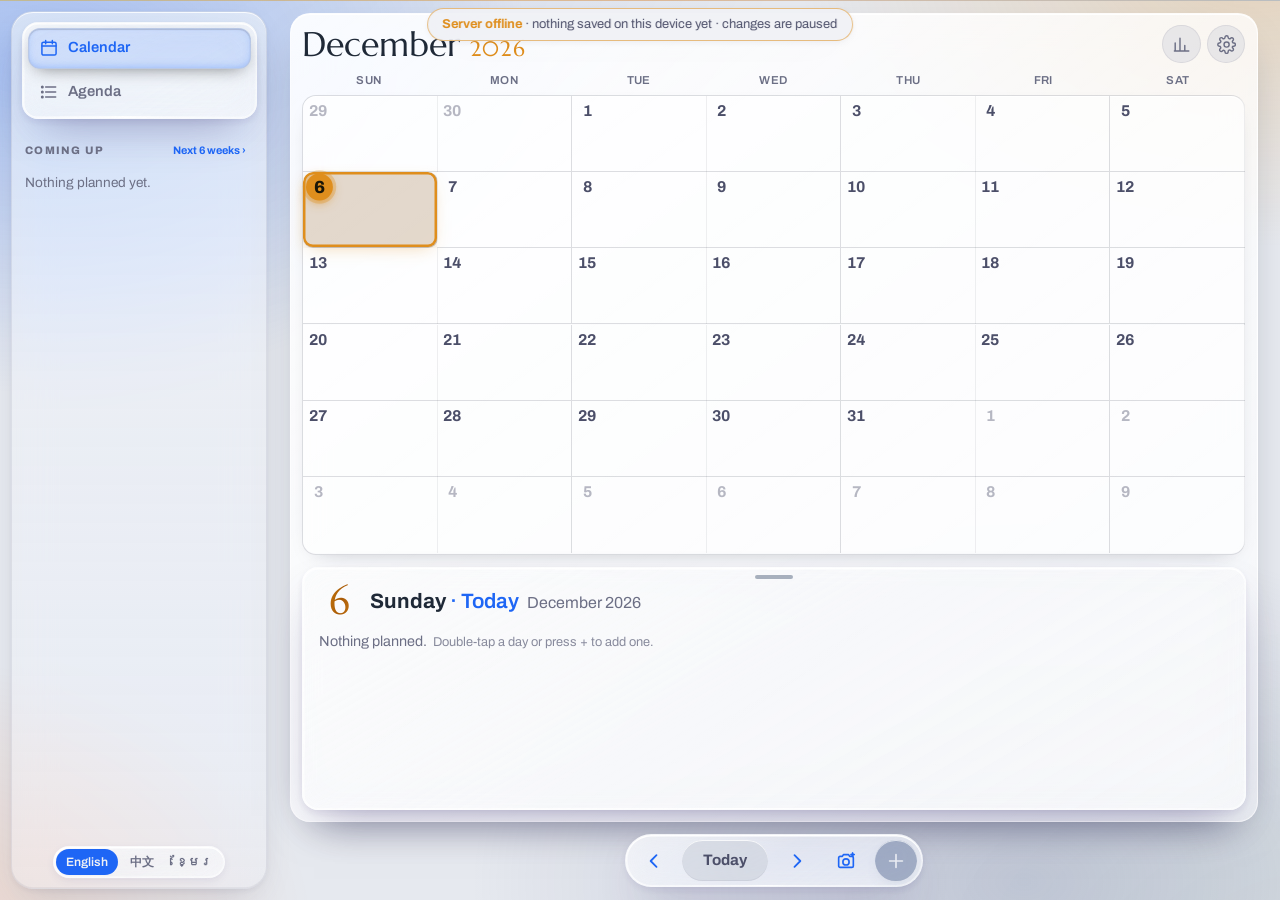
==== commit 4b8ce0dd: "v153: v153: Next 6 weeks report: totals, busiest week/day, who and categories, events week by week, " ====
--- a/index.html
+++ b/index.html
@@ -35,7 +35,7 @@
   (localStorage `sk_token`) and the same visual language.
 -->
 <link rel="preload" href="static/fonts/archivo-latin.woff2" as="font" type="font/woff2" crossorigin>
-<link rel="stylesheet" href="static/app.d71eadc57a.css">
+<link rel="stylesheet" href="static/app.3222a75e0f.css">
 <script>
 /* Embed mode (src/modules/apps): opened as ?embed=1 inside another app's frame
    (Odin's Vault's tab, or any future host), this page drops its own app
@@ -81,6 +81,7 @@
       <section class="jr-top" aria-label="Month" data-i18n-aria="monthAria">
         <div class="jr-cal-head">
           <h2 class="jr-month"><span id="jr-cal-month"></span> <span class="jr-year" id="jr-cal-year"></span></h2>
+          <button type="button" class="jr-gear jr-rep-btn" onclick="jrReport()" title="Summary of the next 6 weeks" aria-label="Summary of the next 6 weeks" data-i18n-title="repTip" data-i18n-aria="repTip"><svg viewBox="0 0 24 24" fill="none" stroke="currentColor" stroke-width="1.8" stroke-linecap="round" stroke-linejoin="round" aria-hidden="true"><path d="M4 20V10M10 20V4M16 20v-7M21 20H3"/></svg></button>
           <button type="button" class="jr-gear" onclick="jrSettings()" title="Settings" aria-label="Settings" data-i18n-title="settings" data-i18n-aria="settings"><svg viewBox="0 0 24 24" fill="none" stroke="currentColor" stroke-width="1.8" stroke-linecap="round" stroke-linejoin="round" aria-hidden="true"><circle cx="12" cy="12" r="3.2"/><path d="M19.4 14.5a1.7 1.7 0 0 0 .3 1.9l.1.1a2 2 0 1 1-2.8 2.8l-.1-.1a1.7 1.7 0 0 0-1.9-.3 1.7 1.7 0 0 0-1 1.5V21a2 2 0 1 1-4 0v-.1a1.7 1.7 0 0 0-1.1-1.5 1.7 1.7 0 0 0-1.9.3l-.1.1a2 2 0 1 1-2.8-2.8l.1-.1a1.7 1.7 0 0 0 .3-1.9 1.7 1.7 0 0 0-1.5-1H3a2 2 0 1 1 0-4h.1a1.7 1.7 0 0 0 1.5-1.1 1.7 1.7 0 0 0-.3-1.9l-.1-.1a2 2 0 1 1 2.8-2.8l.1.1a1.7 1.7 0 0 0 1.9.3H9a1.7 1.7 0 0 0 1-1.5V3a2 2 0 1 1 4 0v.1a1.7 1.7 0 0 0 1 1.5 1.7 1.7 0 0 0 1.9-.3l.1-.1a2 2 0 1 1 2.8 2.8l-.1.1a1.7 1.7 0 0 0-.3 1.9V9a1.7 1.7 0 0 0 1.5 1H21a2 2 0 1 1 0 4h-.1a1.7 1.7 0 0 0-1.5 1z"/></svg></button>
         </div>
         <div class="jr-cal-dow" id="jr-cal-dow"><span>Sun</span><span>Mon</span><span>Tue</span><span>Wed</span><span>Thu</span><span>Fri</span><span>Sat</span></div>
@@ -101,7 +102,7 @@
 
 <div id="toast" role="status" aria-live="polite"></div>
 
-<script src="static/app.5010fad554.js"></script>
+<script src="static/app.01d61c572f.js"></script>
 <script>/* offline app shell (static/sw.js) and staying current. The installed app (home screen, Android wrapper) is often brought back to the
    front rather than opened anew, so: look for a new version on every open and every return to the front; and when one is ready,
    apply it WITHOUT being asked at a moment where nothing can be lost — just opened or returned and not touched yet, or while the app
--- a/static/app.3222a75e0f.css
+++ b/static/app.3222a75e0f.css
@@ -0,0 +1,1675 @@
+@font-face {
+font-family: 'Archivo';
+font-style: normal;
+font-weight: 400;
+font-stretch: 100%;
+font-display: swap;
+src: url(fonts/archivo-latin-ext.woff2) format('woff2');
+unicode-range: U+0100-02BA, U+02BD-02C5, U+02C7-02CC, U+02CE-02D7, U+02DD-02FF, U+0304, U+0308, U+0329, U+1D00-1DBF, U+1E00-1E9F, U+1EF2-1EFF, U+2020, U+20A0-20AB, U+20AD-20C4, U+2113, U+2C60-2C7F, U+A720-A7FF;
+}
+@font-face {
+font-family: 'Archivo';
+font-style: normal;
+font-weight: 400;
+font-stretch: 100%;
+font-display: swap;
+src: url(fonts/archivo-latin.woff2) format('woff2');
+unicode-range: U+0000-00FF, U+0131, U+0152-0153, U+02BB-02BC, U+02C6, U+02DA, U+02DC, U+0304, U+0308, U+0329, U+2000-206F, U+20AC, U+2122, U+2191, U+2193, U+2212, U+2215, U+FEFF, U+FFFD;
+}
+@font-face {
+font-family: 'Archivo';
+font-style: normal;
+font-weight: 500;
+font-stretch: 100%;
+font-display: swap;
+src: url(fonts/archivo-latin-ext.woff2) format('woff2');
+unicode-range: U+0100-02BA, U+02BD-02C5, U+02C7-02CC, U+02CE-02D7, U+02DD-02FF, U+0304, U+0308, U+0329, U+1D00-1DBF, U+1E00-1E9F, U+1EF2-1EFF, U+2020, U+20A0-20AB, U+20AD-20C4, U+2113, U+2C60-2C7F, U+A720-A7FF;
+}
+@font-face {
+font-family: 'Archivo';
+font-style: normal;
+font-weight: 500;
+font-stretch: 100%;
+font-display: swap;
+src: url(fonts/archivo-latin.woff2) format('woff2');
+unicode-range: U+0000-00FF, U+0131, U+0152-0153, U+02BB-02BC, U+02C6, U+02DA, U+02DC, U+0304, U+0308, U+0329, U+2000-206F, U+20AC, U+2122, U+2191, U+2193, U+2212, U+2215, U+FEFF, U+FFFD;
+}
+@font-face {
+font-family: 'Archivo';
+font-style: normal;
+font-weight: 600;
+font-stretch: 100%;
+font-display: swap;
+src: url(fonts/archivo-latin-ext.woff2) format('woff2');
+unicode-range: U+0100-02BA, U+02BD-02C5, U+02C7-02CC, U+02CE-02D7, U+02DD-02FF, U+0304, U+0308, U+0329, U+1D00-1DBF, U+1E00-1E9F, U+1EF2-1EFF, U+2020, U+20A0-20AB, U+20AD-20C4, U+2113, U+2C60-2C7F, U+A720-A7FF;
+}
+@font-face {
+font-family: 'Archivo';
+font-style: normal;
+font-weight: 600;
+font-stretch: 100%;
+font-display: swap;
+src: url(fonts/archivo-latin.woff2) format('woff2');
+unicode-range: U+0000-00FF, U+0131, U+0152-0153, U+02BB-02BC, U+02C6, U+02DA, U+02DC, U+0304, U+0308, U+0329, U+2000-206F, U+20AC, U+2122, U+2191, U+2193, U+2212, U+2215, U+FEFF, U+FFFD;
+}
+@font-face {
+font-family: 'Archivo';
+font-style: normal;
+font-weight: 700;
+font-stretch: 100%;
+font-display: swap;
+src: url(fonts/archivo-latin-ext.woff2) format('woff2');
+unicode-range: U+0100-02BA, U+02BD-02C5, U+02C7-02CC, U+02CE-02D7, U+02DD-02FF, U+0304, U+0308, U+0329, U+1D00-1DBF, U+1E00-1E9F, U+1EF2-1EFF, U+2020, U+20A0-20AB, U+20AD-20C4, U+2113, U+2C60-2C7F, U+A720-A7FF;
+}
+@font-face {
+font-family: 'Archivo';
+font-style: normal;
+font-weight: 700;
+font-stretch: 100%;
+font-display: swap;
+src: url(fonts/archivo-latin.woff2) format('woff2');
+unicode-range: U+0000-00FF, U+0131, U+0152-0153, U+02BB-02BC, U+02C6, U+02DA, U+02DC, U+0304, U+0308, U+0329, U+2000-206F, U+20AC, U+2122, U+2191, U+2193, U+2212, U+2215, U+FEFF, U+FFFD;
+}
+@font-face {
+font-family: 'Archivo';
+font-style: normal;
+font-weight: 800;
+font-stretch: 100%;
+font-display: swap;
+src: url(fonts/archivo-latin-ext.woff2) format('woff2');
+unicode-range: U+0100-02BA, U+02BD-02C5, U+02C7-02CC, U+02CE-02D7, U+02DD-02FF, U+0304, U+0308, U+0329, U+1D00-1DBF, U+1E00-1E9F, U+1EF2-1EFF, U+2020, U+20A0-20AB, U+20AD-20C4, U+2113, U+2C60-2C7F, U+A720-A7FF;
+}
+@font-face {
+font-family: 'Archivo';
+font-style: normal;
+font-weight: 800;
+font-stretch: 100%;
+font-display: swap;
+src: url(fonts/archivo-latin.woff2) format('woff2');
+unicode-range: U+0000-00FF, U+0131, U+0152-0153, U+02BB-02BC, U+02C6, U+02DA, U+02DC, U+0304, U+0308, U+0329, U+2000-206F, U+20AC, U+2122, U+2191, U+2193, U+2212, U+2215, U+FEFF, U+FFFD;
+}
+@font-face {
+font-family: 'Marcellus';
+font-style: normal;
+font-weight: 400;
+font-display: swap;
+src: url(fonts/marcellus-latin-ext.woff2) format('woff2');
+unicode-range: U+0100-02BA, U+02BD-02C5, U+02C7-02CC, U+02CE-02D7, U+02DD-02FF, U+0304, U+0308, U+0329, U+1D00-1DBF, U+1E00-1E9F, U+1EF2-1EFF, U+2020, U+20A0-20AB, U+20AD-20C4, U+2113, U+2C60-2C7F, U+A720-A7FF;
+}
+@font-face {
+font-family: 'Marcellus';
+font-style: normal;
+font-weight: 400;
+font-display: swap;
+src: url(fonts/marcellus-latin.woff2) format('woff2');
+unicode-range: U+0000-00FF, U+0131, U+0152-0153, U+02BB-02BC, U+02C6, U+02DA, U+02DC, U+0304, U+0308, U+0329, U+2000-206F, U+20AC, U+2122, U+2191, U+2193, U+2212, U+2215, U+FEFF, U+FFFD;
+}
+html.ios-app body { min-height:calc(100vh + env(safe-area-inset-top)); }
+@media (display-mode:standalone) { body { min-height:calc(100vh + env(safe-area-inset-top)); } }
+:root { color-scheme:dark;
+--bg:#1e2030; --card:#222436; --card-2:#2f334d; --fill:#2f334d; --fill-2:#3b4261;
+--line:#3b4261; --ink:#c8d3f5; --muted:#828bb8;
+--accent:#82aaff; --accent-soft:color-mix(in srgb,var(--k-act) 18%,transparent); --good:#c3e88d; --warn:#ff966c;
+--good-soft:color-mix(in srgb,var(--k-money) 15%,transparent); --warn-soft:color-mix(in srgb,var(--k-warn) 16%,transparent);
+--nav:color-mix(in srgb,var(--k-bg1) 74%,transparent); --radius:14px; --radius-lg:18px; --shadow:0 2px 10px rgba(0,0,0,.4);
+--gold:#D4AF37;
+--bifrost:linear-gradient(90deg,#D4AF37,#D98A3C,#8FA6BF,#8B7BC4,#5A6FC0);
+--glass:linear-gradient(to bottom,color-mix(in srgb,var(--k-bg2) 66%,transparent),color-mix(in srgb,var(--k-bg2) 48%,transparent));
+--pane:linear-gradient(to bottom,color-mix(in srgb,var(--k-bg2) 92%,transparent),color-mix(in srgb,var(--k-bg2) 80%,transparent));
+--glass-blur:saturate(180%) blur(20px);
+--glass-line:color-mix(in srgb,var(--k-ink) 11%,transparent);
+--glass-edge:inset 0 1px 0 rgba(255,255,255,.14),inset 0 -1px 0 rgba(0,0,0,.32);
+--glass-lift:0 14px 38px -12px rgba(0,0,0,.62),0 2px 8px -3px rgba(0,0,0,.45);
+--ambient:radial-gradient(1200px 760px at 6% -12%,color-mix(in srgb,var(--k-act) 11%,transparent),transparent 60%),
+radial-gradient(900px 640px at 104% 110%,color-mix(in srgb,var(--k-money) 5.5%,transparent),transparent 58%);
+--ease-out:cubic-bezier(.16,1,.3,1); --ease-spring:cubic-bezier(.34,1.4,.64,1);
+--ease-slide:cubic-bezier(.3,.8,.4,1); }
+* { box-sizing:border-box; }
+html { background:var(--bg); scroll-behavior:smooth; height:100%; }
+body { margin:0; background:transparent; color:var(--ink); min-height:100dvh;
+display:flex; flex-direction:column;
+font:17px/1.47 "Archivo",-apple-system,"SF Pro Text",system-ui,BlinkMacSystemFont,"Segoe UI",Roboto,Helvetica,Arial,sans-serif;
+-webkit-text-size-adjust:100%; -webkit-font-smoothing:antialiased; -webkit-tap-highlight-color:transparent; }
+body::before { content:""; position:fixed; inset:0; z-index:-1; pointer-events:none; background:var(--ambient); }
+button,input,textarea { font:inherit; color:inherit }
+:focus-visible { outline:2px solid var(--accent); outline-offset:2px; border-radius:6px; }
+header { background:var(--glass); -webkit-backdrop-filter:var(--glass-blur); backdrop-filter:var(--glass-blur);
+border-bottom:1px solid var(--glass-line); box-shadow:var(--glass-edge);
+padding:.5rem .9rem; padding-top:max(.5rem, env(safe-area-inset-top));
+padding-left:max(.9rem, env(safe-area-inset-left)); padding-right:max(.9rem, env(safe-area-inset-right));
+display:flex; align-items:center; gap:.6rem; position:sticky; top:0; z-index:5; }
+header::after { content:""; position:absolute; left:0; right:0; bottom:0; height:2px;
+background:var(--bifrost); background-size:200% 100%; opacity:.55; pointer-events:none;
+animation:bifrost 18s ease-in-out infinite alternate; }
+@keyframes bifrost { to { background-position:-200% 0; } }
+.mark { flex:none; width:22px; height:22px; display:block; }
+header h1 { margin:0; font-family:Marcellus,"Iowan Old Style",Georgia,serif;
+font-size:.92rem; font-weight:400; letter-spacing:.09em; text-transform:uppercase;
+color:var(--gold); opacity:.85; white-space:nowrap; overflow:hidden; text-overflow:ellipsis; }
+.back { flex:none; margin-left:auto; text-decoration:none; color:var(--accent); font-size:.82rem; font-weight:600;
+border:1px solid var(--glass-line); border-radius:8px; padding:.42rem .7rem; }
+.back:active { background:var(--fill); }
+@media (max-width:420px) { header h1 { font-size:.78rem; letter-spacing:.05em; } }
+.view-title { font-family:Marcellus,"Iowan Old Style",Georgia,serif; font-size:1.2rem;
+font-weight:400; letter-spacing:.005em; color:var(--ink); }
+.row { display:flex; gap:.5rem; align-items:center; }
+.muted { color:var(--muted); font-size:.9rem; }
+.empty { color:var(--muted); padding:.6rem .2rem; }
+.warn { color:var(--warn); } .good { color:var(--good); }
+input, select, textarea { font:inherit; font-size:1rem; padding:.6rem .75rem; border-radius:11px;
+width:100%; background:color-mix(in srgb,var(--k-bg3) 55%,transparent); color:var(--ink); border:1px solid var(--glass-line);
+box-shadow:var(--glass-edge); transition:box-shadow .15s, border-color .15s; }
+input:focus, select:focus, textarea:focus { outline:none; border-color:var(--accent);
+box-shadow:var(--glass-edge),0 0 0 3px var(--accent-soft); }
+input::placeholder, textarea::placeholder { color:var(--muted); opacity:.7; }
+input[type=checkbox] { width:auto; }
+.field { display:flex; flex-direction:column; gap:.28rem; flex:1 1 8rem; min-width:0; }
+.field > span { font-size:.74rem; color:var(--muted); font-weight:500; padding-left:.1rem; }
+button.act { background:var(--accent); color:#fff; border:none; padding:.62rem 1.1rem; border-radius:12px;
+cursor:pointer; font:inherit; font-size:1rem; font-weight:600;
+box-shadow:var(--glass-edge),0 6px 18px -8px color-mix(in srgb,var(--k-act) 55%,transparent);
+transition:opacity .15s, transform .2s var(--ease-spring); }
+button.act:hover { opacity:.9; } button.act:active { transform:scale(.96); }
+button.act:disabled { opacity:.4; cursor:default; }
+button.mini { border:1px solid var(--glass-line); background:color-mix(in srgb,var(--k-bg3) 50%,transparent); color:var(--accent);
+padding:.42rem .7rem; border-radius:9px; cursor:pointer; font-size:.88rem; font-weight:500;
+box-shadow:var(--glass-edge); transition:background-color .15s var(--ease-out), transform .2s var(--ease-spring); }
+button.mini:hover { background:var(--fill-2); }
+button.mini:active { transform:scale(.96); }
+.item-edit-actions { display:flex; gap:.5rem; justify-content:flex-end; margin-top:1rem; }
+@media (max-width:600px) { .item-edit-actions button { flex:1; } }
+.chip-lbl { background:var(--fill-2); border-radius:999px; padding:.1rem .5rem; }
+.modal-ov { position:fixed; left:0; right:0; top:var(--vvt,0px); height:var(--vvh,100dvh); background:rgba(0,0,0,.5); z-index:25;
+display:flex; align-items:center; justify-content:center; padding:1rem;
+animation:overlayIn .22s ease both; }
+.modal-card { overscroll-behavior:contain; background:var(--k-bg2);
+border:1px solid var(--glass-line); box-shadow:var(--glass-edge),var(--glass-lift);
+border-radius:20px; max-width:min(26rem,calc(100vw - 2rem)); width:100%;
+max-height:calc(var(--vvh,100dvh) - 2rem); overflow:auto; overscroll-behavior:contain; touch-action:pan-y;
+padding:clamp(.85rem,3vw,1.2rem); animation:popIn .4s var(--ease-out) both; }
+@media (max-width:560px) {
+.modal-ov { align-items:flex-end; padding:0; }
+.modal-card { max-width:100%; border-radius:20px 20px 0 0; border-bottom:0;
+max-height:calc(var(--vvh,100dvh) - env(safe-area-inset-top) - .75rem);
+padding:1rem 1rem calc(1rem + env(safe-area-inset-bottom)); }
+}
+.modal-card h2 { font-family:Marcellus,"Iowan Old Style",Georgia,serif; font-weight:400; margin:0 0 .7rem; }
+@keyframes fadeIn { from{ opacity:0; } to{ opacity:1; } }
+@keyframes popIn  { from{ opacity:0; transform:scale(.94) translateY(8px); } to{ opacity:1; transform:none; } }
+@keyframes overlayIn { from{ opacity:0; } to{ opacity:1; } }
+@media (prefers-reduced-motion: reduce){
+*, *::before, *::after { animation-duration:.001ms !important; animation-iteration-count:1 !important;
+transition-duration:.001ms !important; scroll-behavior:auto !important; } }
+.jr-viewtoggle { display:flex; gap:.25rem; background:var(--fill); border-radius:10px; padding:3px; }
+.jr-vt-btn { border:none; background:transparent; color:var(--muted); border-radius:7px;
+padding:.5rem .75rem; cursor:pointer; font-size:.85rem; font-weight:600;
+transition:background-color .15s var(--ease-out), color .15s var(--ease-out); }
+.jr-vt-btn.active { background:var(--card); color:var(--accent); box-shadow:var(--shadow); }
+.jr-showpast { display:flex; align-items:center; gap:.35rem; font-size:.82rem; margin-left:auto; white-space:nowrap; }
+.jr-showpast input { width:auto; margin:0; }
+.jr-day-group { margin-bottom:1.1rem; }
+.jr-day-head { font-size:.95rem; font-weight:700; margin-bottom:.4rem; color:var(--ink); }
+.jr-day-head .rel { color:var(--accent); }
+.jr-table { display:grid; grid-template-columns:4.2rem 1fr 6rem 2.2rem 2.2rem; border-radius:12px; overflow:hidden;
+background:var(--glass); -webkit-backdrop-filter:var(--glass-blur); backdrop-filter:var(--glass-blur);
+border:1px solid var(--glass-line); box-shadow:var(--glass-edge),var(--glass-lift); }
+.jr-table .jr-h { font-size:.68rem; text-transform:uppercase; letter-spacing:.05em; color:var(--muted);
+background:var(--fill); padding:.4rem .5rem; border-bottom:1px solid var(--line); }
+.jr-cell { padding:.55rem .5rem; border-bottom:1px solid var(--line); border-right:1px solid var(--line);
+font-size:.88rem; min-width:0; overflow:hidden; text-overflow:ellipsis; white-space:nowrap; cursor:pointer;
+display:flex; align-items:center; transition:background-color .12s var(--ease-out); }
+.jr-cell:hover, .jr-cell:active { background:var(--fill); }
+.jr-cell.jr-time { font-variant-numeric:tabular-nums; color:var(--muted); }
+.jr-cell.jr-title { font-weight:600; }
+.jr-row.done .jr-title { color:var(--muted); text-decoration:line-through; }
+.jr-cell.jr-cat { font-size:.76rem; }
+.jr-cell.jr-check, .jr-cell.jr-del { justify-content:center; cursor:pointer; color:var(--muted); border-right:none; }
+.jr-cell.jr-check.done { color:var(--good); }
+.jr-cell.jr-del:hover { color:var(--warn); }
+.jr-row:last-child .jr-cell { border-bottom:none; }
+@media (max-width:640px) {
+.jr-table { grid-template-columns:3.6rem 1fr 2.2rem 2.2rem; }
+.jr-h.jr-h-cat, .jr-cell.jr-cat { display:none; }
+}
+.jr-cal-dow { display:grid; grid-template-columns:repeat(7,1fr); text-align:center; font-size:.7rem;
+color:var(--muted); text-transform:uppercase; letter-spacing:.04em; margin-bottom:.3rem; flex:none; }
+#jr-calendar { display:flex; flex-direction:column; flex:1; min-height:0; }
+.jr-cal-grid { display:grid; grid-template-columns:repeat(7,1fr); grid-auto-rows:1fr; gap:.3rem; flex:1; min-height:0; }
+#toast { position:fixed; bottom:calc(1.4rem + var(--foot-h,0px) + env(safe-area-inset-bottom)); left:50%;
+transform:translateX(-50%) translateY(14px); z-index:50;
+background:var(--glass); -webkit-backdrop-filter:var(--glass-blur); backdrop-filter:var(--glass-blur);
+border:1px solid var(--glass-line); box-shadow:var(--glass-edge),var(--glass-lift);
+color:var(--k-hi); padding:.75rem 1.2rem; border-radius:14px;
+width:max-content; max-width:min(26rem,calc(100vw - 2rem)); text-align:center; line-height:1.35;
+opacity:0; pointer-events:none; transition:opacity .28s var(--ease-out), transform .28s var(--ease-out), -webkit-backdrop-filter 0s .28s, backdrop-filter 0s .28s; }
+#toast.show { opacity:1; transform:translateX(-50%) translateY(0); transition:opacity .28s var(--ease-out), transform .28s var(--ease-out); }
+.jr-cat-m { display:none; font-size:.76rem; margin-top:.2rem; }
+@media (max-width:640px) { .jr-cat-m { display:block; } }
+:root {
+--k-hi:#fff; --k-on-act:#10121f; --k-bg0:#191b29; --k-bg1:#1e2030; --k-bg2:#222436; --k-bg3:#2f334d; --k-bg4:#3b4261;
+--k-line:color-mix(in srgb,var(--k-ink) 10%,transparent); --k-line-2:color-mix(in srgb,var(--k-ink) 16%,transparent);
+--k-ink:#c8d3f5; --k-muted:#828bb8; --k-faint:#636da6;
+--k-money:#c3e88d; --k-qty:#ffc777; --k-size:#86e1fc; --k-tier:#4fd6be;
+--k-cat:#c099ff; --k-act:#82aaff; --k-bad:#ff757f; --k-warn:#ff966c;
+--k-act-soft:color-mix(in srgb,var(--k-act) 14%,transparent); --k-money-soft:color-mix(in srgb,var(--k-money) 13%,transparent);
+--k-warn-soft:color-mix(in srgb,var(--k-warn) 14%,transparent); --k-bad-soft:color-mix(in srgb,var(--k-bad) 14%,transparent);
+--k-gold:#d4af37; --k-gold-soft:rgba(212,175,55,.12);
+--k-bifrost:linear-gradient(90deg,#d4af37,#d98a3c,#8fa6bf,#8b7bc4,#5a6fc0);
+--k-font:"Archivo",-apple-system,"SF Pro Text",system-ui,"Segoe UI",Roboto,Helvetica,Arial,sans-serif;
+--k-display:Marcellus,"Iowan Old Style",Georgia,serif;
+--k-r-sm:8px; --k-r:12px; --k-r-lg:16px;
+--k-lift:0 1px 0 rgba(255,255,255,.04) inset,0 10px 28px -14px rgba(0,0,0,.7);
+--ease-out:cubic-bezier(.16,1,.3,1); --ease-spring:cubic-bezier(.34,1.4,.64,1);
+--ease-slide:cubic-bezier(.3,.8,.4,1);
+}
+.keep-bar { position:sticky; top:0; z-index:20; display:flex; flex-wrap:wrap; align-items:center;
+column-gap:.75rem; row-gap:0; background:color-mix(in srgb,var(--k-bg0) 86%,transparent);
+-webkit-backdrop-filter:saturate(160%) blur(18px); backdrop-filter:saturate(160%) blur(18px);
+padding:.5rem max(.9rem,env(safe-area-inset-right)) .5rem max(.9rem,env(safe-area-inset-left));
+padding-top:max(.5rem,env(safe-area-inset-top)); border-bottom:1px solid var(--k-line); }
+.keep-bar::after { content:""; position:absolute; left:0; right:0; bottom:-1px; height:2px; pointer-events:none;
+background:var(--k-bifrost); background-size:200% 100%; opacity:.5;
+animation:keepBifrost 18s ease-in-out infinite alternate; }
+@keyframes keepBifrost { to { background-position:-200% 0; } }
+@media (max-width:640px) {
+.keep-bar { column-gap:.5rem; }
+}
+@media (prefers-reduced-motion:reduce) { .keep-bar::after { animation:none; } }
+:root { --bg:var(--k-bg1); --card:var(--k-bg2); --card-2:var(--k-bg3); --fill:var(--k-bg3); --fill-2:var(--k-bg4);
+--ink:var(--k-ink); --muted:var(--k-muted); --accent:var(--k-act); --accent-soft:var(--k-act-soft);
+--good:var(--k-money); --warn:var(--k-warn); --gold:var(--k-gold); --bifrost:var(--k-bifrost);
+--glass-line:var(--k-line); }
+body { font-family:var(--k-font); font-size:16px; }
+main { margin-top:1.4rem; }
+button.act { color:var(--k-on-act); font-weight:700; }
+.jr-showpast { padding:.35rem .7rem; border-radius:999px; border:1px solid var(--k-line); color:var(--k-muted);
+cursor:pointer; user-select:none; }
+.jr-showpast:has(input:checked) { color:var(--k-act); border-color:color-mix(in srgb,var(--k-act) 45%,transparent); background:var(--k-act-soft); }
+.jr-day-head { font-size:.7rem; font-weight:700; letter-spacing:.1em; text-transform:uppercase; color:var(--k-muted); }
+.jr-day-head .rel { color:var(--k-gold); }
+.jr-table { border-radius:var(--k-r); }
+.jr-table .jr-h { font-size:.64rem; letter-spacing:.09em; font-weight:700; }
+#jr-agenda-list > .empty { display:flex; flex-direction:column; align-items:center; gap:.35rem; text-align:center;
+padding:2.4rem 1.2rem; border:1px dashed var(--k-line-2); border-radius:var(--k-r-lg); color:var(--k-muted); }
+#jr-agenda-list > .empty::before { content:""; width:2.4rem; height:2.4rem; margin-bottom:.35rem; opacity:.7;
+background:currentColor;
+-webkit-mask:url("data:image/svg+xml,%3Csvg xmlns='http://www.w3.org/2000/svg' viewBox='0 0 24 24' fill='none' stroke='black' stroke-width='1.5' stroke-linecap='round' stroke-linejoin='round'%3E%3Crect x='3.5' y='5' width='17' height='15.5' rx='2'/%3E%3Cpath d='M3.5 9.5h17M8 3v4M16 3v4M12 13v4M10 15h4'/%3E%3C/svg%3E") center/contain no-repeat;
+mask:url("data:image/svg+xml,%3Csvg xmlns='http://www.w3.org/2000/svg' viewBox='0 0 24 24' fill='none' stroke='black' stroke-width='1.5' stroke-linecap='round' stroke-linejoin='round'%3E%3Crect x='3.5' y='5' width='17' height='15.5' rx='2'/%3E%3Cpath d='M3.5 9.5h17M8 3v4M16 3v4M12 13v4M10 15h4'/%3E%3C/svg%3E") center/contain no-repeat; }
+.jr-cal-day { border-radius:9px; }
+.jr-vt-btn.active { background:var(--k-bg3); color:var(--k-ink); }
+:root {
+--k-smooth:cubic-bezier(.2,.9,.25,1); --k-snappy:cubic-bezier(.25,1.1,.4,1); --k-bouncy:cubic-bezier(.3,1.35,.45,1);
+--k-ios:cubic-bezier(.32,.72,0,1); --k-exit:cubic-bezier(.4,0,.9,.6);
+--k-t-press:.1s; --k-t-quick:.32s; --k-t:.52s; --k-t-slow:.68s;
+}
+@supports (transition-timing-function:linear(0,1)) {
+:root {
+--k-smooth:linear(0, 0.025, 0.085, 0.165, 0.252, 0.341, 0.426, 0.505, 0.576, 0.64, 0.696, 0.744, 0.786, 0.822, 0.852, 0.877, 0.899, 0.916, 0.931, 0.944, 0.954, 0.962, 0.969, 0.975, 0.98, 0.983, 0.987, 0.989, 0.991, 0.993, 0.994, 0.995, 0.996, 0.997, 1);
+--k-snappy:linear(0, 0.031, 0.108, 0.21, 0.324, 0.438, 0.546, 0.643, 0.728, 0.8, 0.859, 0.906, 0.942, 0.97, 0.99, 1.003, 1.012, 1.017, 1.019, 1.02, 1.019, 1.017, 1.015, 1.013, 1.011, 1.009, 1.007, 1.005, 1.004, 1.003, 1.002, 1.001, 1.001, 1, 1);
+--k-bouncy:linear(0, 0.046, 0.158, 0.305, 0.462, 0.614, 0.748, 0.86, 0.947, 1.009, 1.05, 1.074, 1.083, 1.082, 1.074, 1.063, 1.05, 1.037, 1.025, 1.015, 1.007, 1.001, 0.997, 0.994, 0.993, 0.993, 0.993, 0.994, 0.995, 0.997, 0.998, 0.998, 0.999, 1, 1);
+}
+}
+:root { --ease-out:var(--k-smooth); --ease-spring:var(--k-snappy); --ease-slide:var(--k-ios); }
+@keyframes kFadeIn   { from { opacity:0; } }
+@keyframes kFadeOut  { to   { opacity:0; } }
+@keyframes kRise     { from { opacity:0; transform:translate3d(0,10px,0); } }
+@keyframes kReveal   { from { opacity:0; transform:translate3d(0,-6px,0); } }
+@keyframes kSheetIn  { from { transform:translate3d(0,10px,0) scale(.98); } }
+@keyframes kSheetFade { from { opacity:0; } }
+@keyframes kSheetOut { to   { opacity:0; transform:translate3d(0,8px,0) scale(.975); } }
+@keyframes kToastIn  { from { opacity:0; transform:translate3d(-50%,18px,0) scale(.94); } }
+button.act, button.mini, a.mini, .chip, .jr-vt-btn, .tile, .note, .step button, .go, .ghost {
+transition-property:transform, background-color, border-color, color, box-shadow, opacity;
+transition-duration:var(--k-t-slow), .2s, .2s, .2s, .25s, .2s;
+transition-timing-function:var(--k-bouncy), ease, ease, ease, ease, ease; }
+button.act:active:not(:disabled), button.mini:active, a.mini:active, .chip:active, .jr-vt-btn:active, .tile:active, .note:active, .step button:active, .go:active:not([disabled]), .ghost:active {
+transform:scale(.96); transition-duration:var(--k-t-press), .1s, .1s, .1s, .1s, .1s;
+transition-timing-function:ease-out; }
+.tile:active { transform:scale(.975); }
+.k-thumbed { position:relative; isolation:isolate; }
+.k-thumb { position:absolute; left:0; top:0; z-index:-1; pointer-events:none; border-radius:8px;
+background:var(--k-bg3); box-shadow:inset 0 1px 0 rgba(255,255,255,.06),0 2px 8px -3px rgba(0,0,0,.6);
+transition:transform var(--k-t) var(--k-snappy), width var(--k-t) var(--k-snappy), height var(--k-t) var(--k-snappy), opacity .2s;
+will-change:transform,width; }
+.k-thumbed.k-ready > .active, .k-thumbed.k-ready > [aria-current="page"] { background:transparent !important; box-shadow:none !important; }
+.k-thumb.k-line { height:2px !important; border-radius:2px; background:var(--k-act); box-shadow:none; }
+#toast.show, #toast.on { animation:kToastIn var(--k-t) var(--k-snappy) both; }
+@view-transition { navigation:auto; }
+.keep-bar { view-transition-name:keep-bar; }
+::view-transition-old(root) { animation:kFadeOut .18s var(--k-exit) both; }
+::view-transition-new(root) { animation:kRise .42s var(--k-smooth) both; }
+::view-transition-group(keep-bar) { animation-duration:.3s; }
+@media (prefers-reduced-motion:reduce) {
+.k-thumb { transition:none; }
+::view-transition-group(*), ::view-transition-old(*), ::view-transition-new(*) { animation:none !important; }
+}
+.modal-ov { animation:kFadeIn .16s ease-out backwards; }
+.modal-card { animation:kSheetFade .14s ease-out backwards, kSheetIn .26s var(--k-snappy) backwards; touch-action:manipulation; }
+.modal-ov.k-leaving { animation:kFadeOut .18s var(--k-exit) forwards; }
+.modal-ov.k-leaving .modal-card { animation:kSheetOut .16s var(--k-exit) forwards; }
+#jr-agenda, #jr-calendar { animation:kRise var(--k-t) var(--k-smooth) both; will-change:transform,opacity; }
+@keyframes kRiseR { from { opacity:0; transform:translateY(14px); } }
+@keyframes kRiseC { from { opacity:0; transform:translateX(-50%) translateY(14px); } }
+.jr-day-group { animation:kRise var(--k-t) var(--k-smooth) both; }
+.jr-viewtoggle .k-thumb { border-radius:999px; }
+.jr-cal-day { transition:background-color .2s ease, transform var(--k-t-slow) var(--k-bouncy); }
+.jr-cal-day:active { transform:scale(.95); transition-duration:var(--k-t-press); }
+@keyframes jrCell { from { opacity:0; transform:scale(.94); } }
+.jr-day-group:nth-child(1){animation-delay:0ms}
+.jr-day-group:nth-child(2){animation-delay:45ms}
+.jr-day-group:nth-child(3){animation-delay:90ms}
+.jr-day-group:nth-child(4){animation-delay:135ms}
+.jr-day-group:nth-child(5){animation-delay:180ms}
+.jr-day-group:nth-child(6){animation-delay:225ms}
+.jr-day-group:nth-child(7){animation-delay:270ms}
+.jr-day-group:nth-child(8){animation-delay:315ms}
+.jr-day-group:nth-child(9){animation-delay:360ms}
+.jr-day-group:nth-child(10){animation-delay:405ms}
+.jr-day-group:nth-child(n+11){animation-delay:450ms}
+.jr-cal-day { animation:jrCell .42s var(--k-smooth) backwards; will-change:transform,opacity; }
+.jr-cal-day:nth-child(1){animation-delay:0ms}
+.jr-cal-day:nth-child(2){animation-delay:9ms}
+.jr-cal-day:nth-child(3){animation-delay:18ms}
+.jr-cal-day:nth-child(4){animation-delay:27ms}
+.jr-cal-day:nth-child(5){animation-delay:36ms}
+.jr-cal-day:nth-child(6){animation-delay:45ms}
+.jr-cal-day:nth-child(7){animation-delay:54ms}
+.jr-cal-day:nth-child(8){animation-delay:63ms}
+.jr-cal-day:nth-child(9){animation-delay:72ms}
+.jr-cal-day:nth-child(10){animation-delay:81ms}
+.jr-cal-day:nth-child(11){animation-delay:90ms}
+.jr-cal-day:nth-child(12){animation-delay:99ms}
+.jr-cal-day:nth-child(13){animation-delay:108ms}
+.jr-cal-day:nth-child(14){animation-delay:117ms}
+.jr-cal-day:nth-child(15){animation-delay:126ms}
+.jr-cal-day:nth-child(16){animation-delay:135ms}
+.jr-cal-day:nth-child(17){animation-delay:144ms}
+.jr-cal-day:nth-child(18){animation-delay:153ms}
+.jr-cal-day:nth-child(19){animation-delay:162ms}
+.jr-cal-day:nth-child(20){animation-delay:171ms}
+.jr-cal-day:nth-child(21){animation-delay:180ms}
+.jr-cal-day:nth-child(22){animation-delay:189ms}
+.jr-cal-day:nth-child(23){animation-delay:198ms}
+.jr-cal-day:nth-child(24){animation-delay:207ms}
+.jr-cal-day:nth-child(25){animation-delay:216ms}
+.jr-cal-day:nth-child(26){animation-delay:225ms}
+.jr-cal-day:nth-child(27){animation-delay:234ms}
+.jr-cal-day:nth-child(28){animation-delay:243ms}
+.jr-cal-day:nth-child(29){animation-delay:252ms}
+.jr-cal-day:nth-child(30){animation-delay:261ms}
+.jr-cal-day:nth-child(31){animation-delay:270ms}
+.jr-cal-day:nth-child(32){animation-delay:279ms}
+.jr-cal-day:nth-child(33){animation-delay:288ms}
+.jr-cal-day:nth-child(34){animation-delay:297ms}
+.jr-cal-day:nth-child(35){animation-delay:306ms}
+.jr-cal-day:nth-child(36){animation-delay:315ms}
+.jr-cal-day:nth-child(37){animation-delay:324ms}
+.jr-cal-day:nth-child(38){animation-delay:333ms}
+.jr-cal-day:nth-child(39){animation-delay:342ms}
+.jr-cal-day:nth-child(40){animation-delay:351ms}
+.jr-cal-day:nth-child(41){animation-delay:360ms}
+.jr-cal-day:nth-child(42){animation-delay:369ms}
+.jr-cal-day:nth-child(n+43){animation-delay:378ms}
+@media (prefers-reduced-motion:reduce) { .jr-cal-day { animation:none; } }
+:root[data-theme="latte"] { color-scheme:light;
+--k-bg0:#dce0e8; --k-bg1:#e6e9ef; --k-bg2:#eff1f5; --k-bg3:#ccd0da; --k-bg4:#bcc0cc;
+--k-ink:#4c4f69; --k-hi:#4c4f69; --k-muted:#6c6f85; --k-faint:#8c8fa1;
+--k-money:#40a02b; --k-qty:#df8e1d; --k-size:#04a5e5; --k-tier:#179299; --k-cat:#8839ef;
+--k-act:#1e66f5; --k-bad:#d20f39; --k-warn:#fe640b; --k-on-act:#eff1f5;
+--k-gold:#df8e1d; --gold:#df8e1d; --shot-a:#e6e9ef; --shot-b:#dce0e8;
+--glass-edge:inset 0 1px 0 rgba(255,255,255,.8),inset 0 -1px 0 rgba(76,79,105,.07);
+--glass-lift:0 14px 36px -16px rgba(76,79,105,.28),0 2px 8px -3px rgba(76,79,105,.14);
+--k-lift:0 1px 0 rgba(255,255,255,.7) inset,0 8px 22px -14px rgba(76,79,105,.32);
+--shadow:0 2px 10px rgba(76,79,105,.16); }
+:root[data-theme="daylight"] { color-scheme:light;
+--k-bg0:#cfd4e3; --k-bg1:#e1e2e7; --k-bg2:#f1f2f7; --k-bg3:#dfe2ec; --k-bg4:#c5cadc;
+--k-ink:#343b58; --k-hi:#16161e; --k-muted:#5f6a9c; --k-faint:#8189b0;
+--k-money:#3f6b1f; --k-qty:#8a5a00; --k-size:#00678a; --k-tier:#0c7d68; --k-cat:#7a3fd1;
+--k-act:#2e7de9; --k-bad:#d1243f; --k-warn:#b45309; --k-on-act:#ffffff;
+--k-gold:#9a7608; --gold:#9a7608; --shot-a:#dde1ee; --shot-b:#cdd3e4;
+--glass-edge:inset 0 1px 0 rgba(255,255,255,.85),inset 0 -1px 0 rgba(40,50,90,.07);
+--glass-lift:0 14px 36px -16px rgba(50,62,110,.30),0 2px 8px -3px rgba(50,62,110,.16);
+--k-lift:0 1px 0 rgba(255,255,255,.7) inset,0 8px 22px -14px rgba(50,62,110,.35);
+--shadow:0 2px 10px rgba(50,62,110,.18); }
+:root[data-theme="gruvbox"] { color-scheme:dark;
+--k-bg0:#1b1d1e; --k-bg1:#282828; --k-bg2:#32302f; --k-bg3:#3c3836; --k-bg4:#504945;
+--k-ink:#ebdbb2; --k-hi:#fbf1c7; --k-muted:#a89984; --k-faint:#7c6f64;
+--k-money:#b8bb26; --k-qty:#fabd2f; --k-size:#83a598; --k-tier:#8ec07c; --k-cat:#d3869b;
+--k-act:#83a598; --k-bad:#fb4934; --k-warn:#fe8019; --k-on-act:#1d2021;
+--k-gold:#d4af37; --gold:#d4af37; --shot-a:#2c2a28; --shot-b:#1d1c1b; }
+:root[data-theme="nord"] { color-scheme:dark;
+--k-bg0:#242933; --k-bg1:#2e3440; --k-bg2:#3b4252; --k-bg3:#434c5e; --k-bg4:#4c566a;
+--k-ink:#d8dee9; --k-hi:#eceff4; --k-muted:#9ba7bc; --k-faint:#7886a0;
+--k-money:#a3be8c; --k-qty:#ebcb8b; --k-size:#88c0d0; --k-tier:#8fbcbb; --k-cat:#b48ead;
+--k-act:#81a1c1; --k-bad:#bf616a; --k-warn:#d08770; --k-on-act:#2e3440;
+--k-gold:#d4af37; --gold:#d4af37; --shot-a:#2b3340; --shot-b:#20262f; }
+:root[data-theme="rose-pine"] { color-scheme:dark;
+--k-bg0:#12101b; --k-bg1:#191724; --k-bg2:#1f1d2e; --k-bg3:#26233a; --k-bg4:#403d52;
+--k-ink:#e0def4; --k-hi:#f7f5ff; --k-muted:#908caa; --k-faint:#6e6a86;
+--k-money:#8fd0a0; --k-qty:#f6c177; --k-size:#9ccfd8; --k-tier:#5aa9c4; --k-cat:#c4a7e7;
+--k-act:#ebbcba; --k-bad:#eb6f92; --k-warn:#ea9a97; --k-on-act:#191724;
+--k-gold:#d4af37; --gold:#d4af37; --shot-a:#241f33; --shot-b:#171424; }
+:root[data-theme="odin-black"] { color-scheme:dark;
+--k-bg0:#000000; --k-bg1:#06060a; --k-bg2:#101015; --k-bg3:#1a1a22; --k-bg4:#2b2b36;
+--k-ink:#e8e6df; --k-hi:#ffffff; --k-muted:#9d998c; --k-faint:#6f6b60;
+--k-money:#7fd49a; --k-qty:#e7c15a; --k-size:#7cc8e8; --k-tier:#4fd6be; --k-cat:#b69cff;
+--k-act:#d9b64a; --k-bad:#ff6b6b; --k-warn:#ff9a5c; --k-on-act:#0b0b0e;
+--k-gold:#d4af37; --gold:#d4af37; --shot-a:#14141b; --shot-b:#08080c; }
+:root[data-theme="forest"] { color-scheme:dark;
+--k-bg0:#0d1512; --k-bg1:#13201b; --k-bg2:#1a2a24; --k-bg3:#243730; --k-bg4:#33493f;
+--k-ink:#d5e6dc; --k-hi:#f1fbf5; --k-muted:#8fa89b; --k-faint:#688075;
+--k-money:#a6e07a; --k-qty:#f0c870; --k-size:#7fd6e0; --k-tier:#4fd6a8; --k-cat:#c9a0e8;
+--k-act:#6fcf97; --k-bad:#ff7a7a; --k-warn:#f2994a; --k-on-act:#0d1512;
+--k-gold:#d4af37; --gold:#d4af37; --shot-a:#18281f; --shot-b:#0e1914; }
+:root { --foot-h:0px; }
+@media (max-width:800px) {
+:root { --foot-h:3.8rem; --tap:2.9rem; }
+:root { --foot-h:4.7rem; --tap:2.9rem; }
+}
+html.embedded { --foot-h:0px; }
+.k-leaving, .k-leaving * { pointer-events:none !important; }
+button, a, summary, label, select, input[type="checkbox"], input[type="radio"], [onclick], [role="button"], .tile, .chip { touch-action:manipulation; }
+.keep-bar, .top { overflow-x:clip; }
+.keep-bar::after, .top::after { right:auto; width:300%; background-size:66.667% 100%; background-repeat:repeat-x;
+animation:kbSlide 18s ease-in-out 2 alternate; will-change:transform; }
+@keyframes kbSlide { to { transform:translateX(-66.667%); } }
+@media (max-width:800px), (pointer:coarse) { .keep-bar::after, .top::after { animation:none; } }
+@media (prefers-reduced-motion:reduce) { .keep-bar::after, .top::after { animation:none; } }
+html, body { height:100%; }
+body { height:100dvh; min-height:0; overflow:hidden; }
+.jr-shell { flex:1; min-height:0; display:flex; }
+.jr-rail { flex:none; width:11.5rem; display:flex; flex-direction:column; gap:.75rem;
+padding:.9rem .7rem; padding-left:max(.7rem,env(safe-area-inset-left)); padding-bottom:max(.9rem,env(safe-area-inset-bottom));
+border-right:1px solid var(--glass-line); background:color-mix(in srgb,var(--k-bg0) 55%,transparent);
+animation:kRailIn var(--k-t) var(--k-smooth) both; }
+@keyframes kRailIn { from { opacity:0; transform:translateX(-12px); } }
+.jr-rail .jr-viewtoggle { flex-direction:column; gap:.2rem; border-radius:14px; padding:4px; }
+.jr-rail .jr-viewtoggle .k-thumb { border-radius:10px; }
+.jr-rail .jr-vt-btn { display:flex; align-items:center; gap:.6rem; padding:.62rem .7rem; border-radius:10px; font-size:.92rem; text-align:left; }
+.jr-rail svg { width:20px; height:20px; flex:none; }
+.jr-rail .jr-add { margin-top:auto; display:flex; align-items:center; justify-content:center; gap:.45rem;
+padding:.75rem .7rem; border-radius:14px; color:var(--k-on-act); }
+@media (max-width:760px), (max-height:520px) and (orientation:landscape) {
+.jr-rail { width:4.1rem; padding:.7rem .45rem; padding-left:max(.45rem,env(safe-area-inset-left)); }
+.jr-rail span { display:none; }
+.jr-rail .jr-vt-btn { justify-content:center; padding:.75rem 0; }
+.jr-rail .jr-add { padding:.85rem 0; border-radius:16px; }
+.jr-rail svg { width:22px; height:22px; }
+}
+main { flex:1; min-width:0; min-height:0; max-width:none; margin:0; display:flex; flex-direction:column;
+padding:.8rem clamp(.6rem,2vw,1.4rem); padding-right:max(clamp(.6rem,2vw,1.4rem),env(safe-area-inset-right));
+padding-bottom:max(.8rem,env(safe-area-inset-bottom)); }
+#jr-agenda { flex:1; min-height:0; overflow:auto; width:100%; max-width:760px; margin:0 auto; padding-bottom:1rem; }
+.jr-agenda-head { margin-bottom:.7rem; }
+.jr-agenda-head .view-title { margin:0; }
+#jr-calendar { --calendar-ink:var(--ink); --calendar-muted:var(--muted); --calendar-line:var(--glass-line);
+flex:1; min-height:0; display:flex; flex-direction:column; gap:.6rem; width:100%; max-width:1800px; margin:0 auto;
+color:var(--calendar-ink); border:1px solid rgba(255,255,255,.1); border-radius:20px; padding:.7rem;
+background:linear-gradient(145deg,color-mix(in srgb,var(--k-bg2) 70%,transparent),color-mix(in srgb,var(--k-bg2) 45%,transparent));
+-webkit-backdrop-filter:saturate(150%) blur(18px); backdrop-filter:saturate(150%) blur(18px);
+box-shadow:0 18px 42px -24px rgba(0,0,0,.6),inset 0 1px 0 rgba(255,255,255,.08); }
+:root:is([data-theme="latte"],[data-theme="daylight"]) #jr-calendar { --calendar-ink:#1f2937; --calendar-muted:#64748b; --calendar-line:rgba(15,23,42,.14);
+border-color:rgba(255,255,255,.7); background:linear-gradient(145deg,rgba(255,255,255,.9),rgba(255,255,255,.62));
+box-shadow:0 18px 42px -24px rgba(15,23,42,.5),inset 0 1px 0 rgba(255,255,255,.9); }
+.jr-split { flex:1; min-height:0; display:flex; flex-direction:column; gap:.75rem; }
+.jr-top { flex:1 1 0; min-height:15rem; display:flex; flex-direction:column; }
+.jr-cal-head { display:flex; align-items:center; gap:.6rem; margin:0 0 .55rem; flex:none; }
+.jr-month { margin:0; flex:1; min-width:0; font:400 clamp(1.45rem,3.2vw,2.1rem)/1.1 var(--k-display); color:var(--calendar-ink);
+white-space:nowrap; overflow:hidden; text-overflow:ellipsis; }
+.jr-year { color:var(--gold); letter-spacing:.06em; font-size:.62em; }
+.jr-cal-dow { margin-bottom:.35rem; font-size:.72rem; font-weight:600; }
+.jr-cal-grid { display:grid; grid-template-columns:repeat(7,minmax(0,1fr)); grid-auto-rows:minmax(0,1fr);
+gap:clamp(2px,.45vw,6px); flex:1; min-height:0; }
+.jr-cal-day { container-type:inline-size; position:relative; min-width:0; min-height:0; margin:0;
+display:flex; flex-direction:column; align-items:stretch; gap:2px; padding:4px 5px; overflow:hidden; cursor:pointer;
+font:inherit; color:var(--ink); text-align:left; border-radius:10px;
+background:rgba(255,255,255,.58); border:1px solid var(--calendar-line); box-shadow:inset 0 1px 0 rgba(255,255,255,.8),0 2px 8px -5px rgba(15,23,42,.32);
+transition:background-color .2s ease, border-color .2s ease, box-shadow .25s ease, transform var(--k-t-slow) var(--k-bouncy); }
+.jr-cal-day:hover { background:rgba(255,255,255,.82); }
+.jr-cal-day:active { transform:scale(.95); transition-duration:var(--k-t-press); }
+.jr-cal-day.other-month { opacity:.38; }
+.jr-cal-day.other-month.has-events { opacity:.6; }
+.jr-dhead { display:flex; align-items:center; justify-content:space-between; gap:2px; flex:none; }
+.jr-daynum { font-size:.98rem; font-weight:700; line-height:1; font-variant-numeric:tabular-nums;
+display:inline-grid; place-items:center; min-width:1.5rem; height:1.5rem; margin:-1px 0 0 -2px; border-radius:999px; }
+.jr-cal-day.today .jr-daynum { background:var(--gold); color:#1a1608; }
+.jr-count { font-size:.66rem; font-weight:700; color:var(--accent); background:var(--accent-soft);
+border-radius:999px; padding:.05rem .4rem; line-height:1.4; }
+.jr-cal-day.sel { border-color:var(--accent); background:color-mix(in srgb,var(--k-act) 12%,white);
+box-shadow:var(--glass-edge),0 0 0 1.5px var(--accent),0 8px 22px -10px color-mix(in srgb,var(--k-act) 60%,transparent); }
+.jr-cal-day.today:not(.sel) { border-color:color-mix(in srgb,var(--gold) 60%,transparent); }
+.jr-preview { flex:1 1 0; display:flex; flex-direction:column; gap:2px; min-width:0; min-height:0; overflow:hidden; }
+.jr-ev[hidden] { display:none !important; }
+.jr-more { flex:none; font-size:.68rem; font-weight:700; color:var(--accent); line-height:1; white-space:nowrap; margin-left:auto; }
+.jr-more[hidden] { display:none; }
+.jr-dhead:has(.jr-more:not([hidden])) .jr-count { display:none; }
+.jr-ev { display:block; flex:none; font-size:.72rem; font-weight:600; line-height:1.25; padding:1px 5px; border-radius:5px; min-width:0;
+white-space:nowrap; overflow:hidden; text-overflow:ellipsis; color:var(--ink);
+background:color-mix(in srgb,var(--k-act) 30%,transparent); border-left:3px solid var(--accent); }
+.jr-ev.done { background:transparent; border-left-color:var(--muted); color:var(--muted); text-decoration:line-through; }
+@container (max-width:74px) {
+.jr-ev { font-size:.6rem; line-height:1.22; padding:1px 2px 1px 3px; border-left-width:2px; border-radius:3px;
+letter-spacing:-.015em; white-space:normal; overflow-wrap:anywhere; hyphens:auto;
+display:-webkit-box; -webkit-box-orient:vertical; -webkit-line-clamp:2; }
+.jr-preview.tight .jr-ev { display:block; white-space:nowrap; text-overflow:clip; }
+.jr-count { display:none; }
+.jr-daynum { font-size:.88rem; min-width:1.5rem; height:1.5rem; }
+}
+@container (max-width:52px) { .jr-ev { font-size:.56rem; padding:1px 1px 1px 2px; } }
+@media (max-width:560px) { .jr-cal-day { padding:4px 3px; border-radius:8px; } .jr-cal-grid { gap:3px; } }
+@keyframes jrCell { from { opacity:0; transform:scale(.94); } }
+.jr-cal-day { animation:none; }
+.jr-cal-grid.wave .jr-cal-day { animation:jrCell .35s var(--k-smooth) backwards; }
+.keep-bar.jr-bar-bare { padding:env(safe-area-inset-top) 0 0; min-height:0; border-bottom:0; }
+.jr-top, .jr-bottom { touch-action:pan-y pinch-zoom; }
+.jr-bottom { container-type:inline-size; --day-h:8.6rem; --grow:0px; position:relative; z-index:3; flex:0 0 calc(var(--day-h) + var(--grow)); height:calc(var(--day-h) + var(--grow)); margin-top:calc(var(--grow) * -1); min-height:0; overflow:hidden;
+transition:flex-basis .28s var(--k-smooth), height .28s var(--k-smooth), margin .28s var(--k-smooth);
+display:flex; flex-direction:column; border-radius:16px; padding:.45rem .55rem .5rem;
+background:rgba(255,255,255,.66); -webkit-backdrop-filter:saturate(160%) blur(20px); backdrop-filter:saturate(160%) blur(20px);
+border:1px solid var(--calendar-line); box-shadow:inset 0 1px 0 rgba(255,255,255,.86),0 14px 30px -18px rgba(15,23,42,.45); }
+#jr-calendar .jr-cal-grid { background:rgba(255,255,255,.22); border-radius:14px; }
+html.gl-solid #jr-calendar .jr-bottom { background:rgba(255,255,255,.9); }
+.jr-day-headrow { flex:none; display:flex; align-items:center; gap:.5rem; margin-bottom:.35rem; min-height:1.9rem; }
+.jr-day-big { font:400 1.65rem/1 var(--k-display); color:var(--gold); min-width:1.5ch; text-align:center; }
+.jr-day-meta { flex:1; min-width:0; display:flex; align-items:baseline; column-gap:.5rem; overflow:hidden; white-space:nowrap; }
+.jr-day-wd { font-size:.98rem; font-weight:700; }
+.jr-day-wd .rel { color:var(--accent); font-weight:600; }
+.jr-day-my { color:var(--muted); font-size:.82rem; overflow:hidden; text-overflow:ellipsis; }
+.jr-day-sum { flex:none; font-size:.76rem; color:var(--muted); white-space:nowrap; }
+.jr-day-sum b { font-size:.9rem; color:var(--ink); margin-right:.2em; }
+.jr-day-list { flex:1 1 auto; min-height:0; overflow-y:auto; overscroll-behavior:contain; touch-action:pan-y; scrollbar-width:thin;
+display:grid; grid-template-columns:repeat(auto-fill,minmax(min(100%,22rem),1fr)); gap:.3rem .45rem; align-content:start; }
+.jr-dcard { min-width:0; display:flex; flex-wrap:wrap; align-items:center; column-gap:.45rem; row-gap:0;
+padding:.22rem .25rem .22rem .55rem; border-radius:10px; background:color-mix(in srgb,var(--k-bg3) 55%,transparent);
+border:1px solid var(--glass-line); border-left:4px solid var(--accent); }
+.jr-dcard.done { border-left-color:var(--muted); opacity:.7; }
+.jr-dc-time { flex:none; font-variant-numeric:tabular-nums; font-weight:700; font-size:.8rem; white-space:nowrap; cursor:pointer;
+color:color-mix(in srgb,var(--accent) 75%,var(--ink)); }
+.jr-dc-time.allday { font-size:.62rem; color:var(--muted); text-transform:uppercase; letter-spacing:.05em; }
+.jr-dc-title { flex:1 1 5rem; min-width:0; font-size:.98rem; font-weight:700; line-height:1.3; cursor:pointer;
+white-space:normal; overflow-wrap:break-word; }
+.jr-dcard.done .jr-dc-title { text-decoration:line-through; color:var(--muted); }
+.jr-dc-sub { order:5; flex:1 0 100%; min-width:0; margin-top:-.1rem; font-size:.74rem; line-height:1.35; color:var(--muted); cursor:pointer;
+white-space:normal; overflow-wrap:break-word; }
+.jr-dc-sub b { color:var(--accent); }
+.jr-dc-sub svg { width:.9em; height:.9em; vertical-align:-.12em; margin-right:.1em; }
+.jr-dc-title:hover, .jr-dc-time:hover, .jr-dc-sub:hover { color:var(--accent); }
+.jr-ag-where { display:flex; flex-wrap:wrap; gap:.15rem .6rem; font-size:.75rem; color:var(--muted); }
+.jr-ag-where b { color:var(--accent); cursor:pointer; }
+.jr-ag-where span { display:inline-flex; align-items:center; gap:.2rem; cursor:pointer; }
+.jr-ag-where svg { width:.85em; height:.85em; }
+.jr-ae .field { margin:0 0 .5rem; }
+.jr-ae-row { display:grid; grid-template-columns:minmax(0,1fr) minmax(0,1fr); gap:.5rem; align-items:end; }
+.jr-ae-row3 { grid-template-columns:minmax(0,1fr) minmax(0,1fr) minmax(0,1.35fr); }
+.jr-ae { container-type:inline-size; }
+@container (max-width:34rem) { .jr-ae-row3 { grid-template-columns:minmax(0,1fr) minmax(0,1fr); } .jr-ae-row3 .jr-ae-loc { grid-column:1 / -1; } }
+.jr-ae-row .field input { min-width:0; width:100%; }
+.jr-ae input[type=date], .jr-ae input[type=time] { -webkit-appearance:none; appearance:none; display:block; box-sizing:border-box;
+width:100%; min-width:0; max-width:100%; min-height:2.75rem; text-align:left; }
+.jr-ae input[type=date]::-webkit-date-and-time-value, .jr-ae input[type=time]::-webkit-date-and-time-value { text-align:left; min-height:1.3em; }
+.jr-ae-tabs { display:flex; gap:.3rem; overflow-x:auto; margin:-.1rem 0 .7rem; padding:.1rem 0 .25rem; scrollbar-width:none; touch-action:pan-x; }
+.jr-ae-tabs[hidden], #ae-daybox[hidden], #ae-all[hidden] { display:none; }
+.jr-ae-tab { flex:none; position:relative; border:1px solid var(--glass-line); border-radius:999px; padding:.32rem .72rem; cursor:pointer;
+font:600 .8rem var(--k-font); color:var(--muted); background:color-mix(in srgb,var(--k-bg3) 45%,transparent); }
+.jr-ae-tab.on { color:var(--k-on-act); background:var(--accent); border-color:transparent; }
+.jr-ae-tab.has::after { content:""; position:absolute; top:3px; right:4px; width:6px; height:6px; border-radius:50%; background:var(--gold); }
+.jr-pop { position:fixed; z-index:45; width:min(19rem, calc(100vw - 16px)); padding:.8rem .85rem .7rem;
+border-radius:16px; background:var(--k-bg2); border:1px solid var(--glass-line);
+box-shadow:var(--glass-edge),0 18px 44px -14px rgba(0,0,0,.4),0 3px 10px -4px rgba(0,0,0,.2); border-left:4px solid var(--accent);
+opacity:0; transform:scale(.82) translateY(4px); transition:opacity .16s ease, transform .32s var(--k-snappy); }
+.jr-pop.on { opacity:1; transform:none; }
+.jr-pop.off { opacity:0; transform:scale(.9); transition-duration:.15s; transition-timing-function:var(--k-exit); }
+.jr-pop.done { border-left-color:var(--muted); }
+.jr-pop-title { font-size:1.05rem; font-weight:750; line-height:1.3; overflow-wrap:break-word; margin-bottom:.35rem; }
+.jr-pop.done .jr-pop-title { text-decoration:line-through; color:var(--muted); }
+.jr-pop-row { font-size:.85rem; color:var(--muted); margin:.2rem 0; }
+.jr-pop-when b { color:var(--ink); margin-right:.45rem; font-variant-numeric:tabular-nums; }
+.jr-pop-notes { font-size:.85rem; line-height:1.4; margin:.4rem 0 .1rem; white-space:pre-wrap; overflow-wrap:break-word; max-height:8.5rem; overflow:auto; }
+.jr-pop-by { font-size:.74rem; color:var(--muted); font-style:italic; margin-top:.35rem; }
+.jr-pop-acts { display:flex; gap:.35rem; margin-top:.65rem; }
+.jr-pop-acts button { flex:1; }
+.jr-pop-acts .jr-pop-del { color:var(--k-bad); border:1px solid color-mix(in srgb,var(--k-bad) 55%,transparent);
+background:color-mix(in srgb,var(--k-bad) 10%,transparent); font-weight:700; }
+.jr-pop-acts .jr-pop-del:hover, .jr-pop-acts .jr-pop-del:active { color:#fff; background:var(--k-bad); border-color:var(--k-bad); }
+button.act.jr-danger { background:var(--k-bad); border-color:var(--k-bad); color:#fff; }
+.jr-pop > * { animation:kRise .3s var(--k-smooth) both; }
+.jr-pop > :nth-child(2) { animation-delay:30ms; } .jr-pop > :nth-child(3) { animation-delay:60ms; } .jr-pop > :nth-child(n+4) { animation-delay:90ms; }
+@media (prefers-reduced-motion:reduce) { .jr-pop, .jr-pop > * { transition:none; animation:none; } }
+:root { --c-blue:color-mix(in srgb,var(--k-act) 58%,#fff); --c-green:color-mix(in srgb,var(--k-money) 58%,#fff);
+--c-yellow:color-mix(in srgb,var(--k-qty) 58%,#fff); --c-orange:color-mix(in srgb,var(--k-warn) 58%,#fff);
+--c-red:color-mix(in srgb,var(--k-bad) 58%,#fff); --c-purple:color-mix(in srgb,var(--k-cat) 58%,#fff);
+--c-teal:color-mix(in srgb,var(--k-tier) 58%,#fff); --c-sky:color-mix(in srgb,var(--k-size) 58%,#fff);
+--c-blue-ink:color-mix(in srgb,var(--k-act) 62%,#000); --c-green-ink:color-mix(in srgb,var(--k-money) 58%,#000);
+--c-yellow-ink:color-mix(in srgb,var(--k-qty) 52%,#000); --c-orange-ink:color-mix(in srgb,var(--k-warn) 58%,#000);
+--c-red-ink:color-mix(in srgb,var(--k-bad) 66%,#000); --c-purple-ink:color-mix(in srgb,var(--k-cat) 64%,#000);
+--c-teal-ink:color-mix(in srgb,var(--k-tier) 55%,#000); --c-sky-ink:color-mix(in srgb,var(--k-size) 52%,#000);
+--c-blue-ball:var(--c-blue); --c-green-ball:var(--c-green); --c-yellow-ball:var(--c-yellow); --c-orange-ball:var(--c-orange);
+--c-red-ball:var(--c-red); --c-purple-ball:var(--c-purple); --c-teal-ball:var(--c-teal); --c-sky-ball:var(--c-sky); }
+:root:not([data-theme="latte"]):not([data-theme="daylight"]) #jr-cal-grid .jr-ev:not(.done) { background:var(--k-act); }
+:root:not([data-theme="latte"]):not([data-theme="daylight"]) #jr-cal-grid .jr-ev:not(.done), :root:not([data-theme="latte"]):not([data-theme="daylight"]) #jr-cal-grid .jr-ev.span:not(.done), :root:not([data-theme="latte"]):not([data-theme="daylight"]) #jr-cal-grid .jr-ev:not(.done) .jr-ev-t { color:color-mix(in srgb,var(--k-act) 26%,#000); }
+:root:not([data-theme="latte"]):not([data-theme="daylight"]) #jr-cal-grid .jr-ev:not(.done) { border-left-color:color-mix(in srgb,var(--k-act) 52%,#000); }
+:root:not([data-theme="latte"]):not([data-theme="daylight"]) :is(.jr-up-ev, .jr-dcard, .jr-row, .jr-pop, .jr-ae) { --accent:var(--k-act) !important; }
+:root:not([data-theme="latte"]):not([data-theme="daylight"]) .jr-ae-chip { color:color-mix(in srgb,var(--k-act) 26%,#000); border-left-color:color-mix(in srgb,var(--k-act) 52%,#000); }
+#jr-cal-grid .jr-ev:not(.done), #jr-cal-grid .jr-ev.span:not(.done) { color:var(--accent); }
+#jr-cal-grid .jr-ev:not(.done) .jr-ev-t { color:var(--accent); }
+.jr-ae-head { display:flex; align-items:center; gap:.6rem; margin-bottom:.7rem; }
+.jr-ae-head h2 { margin:0; flex:1; }
+.jr-ball { --ball:var(--k-act); flex:none; width:1.7rem; height:1.7rem; border-radius:50%; padding:0; cursor:pointer;
+background:var(--ball); border:2px solid var(--k-bg2); box-shadow:0 0 0 1.5px color-mix(in srgb,var(--ink) 25%,transparent), 0 2px 6px -1px rgba(0,0,0,.25);
+transition:transform .25s var(--k-snappy), box-shadow .2s; }
+.jr-ball:active { transform:scale(.88); }
+.jr-ball.auto { background:conic-gradient(var(--c-blue-ball),var(--c-green-ball),var(--c-yellow-ball),var(--c-orange-ball),var(--c-red-ball),var(--c-purple-ball),var(--c-teal-ball),var(--c-sky-ball),var(--c-blue-ball)); }
+.jr-ball.on { box-shadow:0 0 0 2.5px var(--ink); transform:scale(1.08); }
+.jr-ae-loc > span { display:flex; align-items:center; gap:.3rem; }
+.jr-ae-map { all:unset; margin-left:auto; display:inline-flex; align-items:center; gap:.15rem; cursor:pointer;
+font-size:.74rem; font-weight:700; color:var(--accent); padding:.05rem .15rem; border-radius:6px; }
+.jr-ae-map svg { width:.9em; height:.9em; }
+.jr-ae-map:focus-visible { outline:2px solid var(--accent); }
+a.jr-map { color:inherit; text-decoration:none; cursor:pointer; white-space:nowrap; }
+a.jr-map:hover, .jr-up-loc:hover { color:var(--accent); text-decoration:underline; text-underline-offset:2px; }
+a.jr-map svg { width:.9em; height:.9em; vertical-align:-.12em; margin-right:.1em; }
+.jr-ae-hint { margin:0 0 .65rem; font-size:.82rem; line-height:1.4; color:var(--muted); }
+.jr-ae-hint b { color:var(--ink); }
+#ad-reset { margin-top:.1rem; }
+.jr-dc-acts { flex:none; display:flex; gap:.25rem; margin:-.2rem -.25rem 0 0; }
+.jr-dc-acts button { width:2rem; height:2rem; border-radius:999px; border:1px solid var(--glass-line); cursor:pointer;
+background:color-mix(in srgb,var(--k-bg3) 50%,transparent); color:var(--muted); font-size:1rem;
+transition:background-color .15s, color .15s, transform .2s var(--ease-spring); }
+.jr-dc-acts button:active { transform:scale(.9); }
+.jr-dc-acts .ok.on { color:var(--k-on-act); background:var(--good); border-color:transparent; }
+.jr-dc-acts .del:hover { color:var(--warn); }
+.jr-dc-acts .edit { display:grid; place-items:center; padding:0; }
+.jr-dc-acts .edit svg { width:.95rem; height:.95rem; }
+.jr-dc-acts .edit:hover { color:var(--accent); }
+.item-edit-actions .jr-ae-del { margin-right:auto; color:var(--k-bad); font-weight:700; border:1px solid color-mix(in srgb,var(--k-bad) 55%,transparent); background:color-mix(in srgb,var(--k-bad) 10%,transparent); }
+.jr-day-empty { color:var(--muted); padding:.4rem 0 .2rem; }
+.jr-day-empty span { display:block; font-size:.85rem; opacity:.8; margin-top:.2rem; }
+.jr-bottom.enter .jr-day-headrow, .jr-bottom.enter .jr-day-empty { animation:kRise var(--k-t) var(--k-smooth) both; }
+@keyframes jrCardIn { from { opacity:0; transform:translateY(22px) scale(.92); } 60% { opacity:1; } }
+@keyframes jrEdgeIn { from { border-left-color:transparent; } }
+.jr-bottom.enter .jr-dcard { animation:jrCardIn .5s var(--k-bouncy) both, jrEdgeIn .6s ease-out both; }
+.jr-bottom.enter .jr-dcard:nth-child(2) { animation-delay:60ms; } .jr-bottom.enter .jr-dcard:nth-child(3) { animation-delay:120ms; }
+.jr-bottom.enter .jr-dcard:nth-child(4) { animation-delay:180ms; } .jr-bottom.enter .jr-dcard:nth-child(5) { animation-delay:240ms; }
+.jr-bottom.enter .jr-dcard:nth-child(n+6) { animation-delay:300ms; }
+.jr-bottom.enter .jr-dcard > * { animation:kFadeIn .4s ease both; animation-delay:inherit; }
+.jr-dcard:active { transform:scale(.97); transition-duration:var(--k-t-press); }
+.jr-dc-acts { flex:none; gap:.15rem; margin:0; }
+.jr-dc-acts button { width:1.75rem; height:1.75rem; font-size:.8rem; }
+.jr-day-empty { padding:.1rem .1rem .15rem; font-size:.9rem; }
+.jr-day-empty span { display:inline; margin:0 0 0 .4rem; font-size:.8rem; }
+@container (max-width:460px) {
+.jr-day-my { display:none; }
+.jr-day-big { font-size:1.5rem; }
+.jr-dc-title { font-size:.94rem; }
+.jr-day-empty span { display:none; }
+}
+@media (max-height:640px) { .jr-top { min-height:12rem; } .jr-bottom { --day-h:7.4rem; } }
+@media (max-height:520px) and (orientation:landscape) {
+#jr-calendar { display:grid; grid-template-columns:minmax(0,3fr) minmax(0,2fr); grid-template-rows:minmax(0,1fr) auto; gap:.5rem .75rem; }
+.jr-split { display:contents; }
+.jr-top { grid-column:1; grid-row:1 / 3; min-height:0; }
+.jr-bottom { grid-column:2; grid-row:1; min-height:0; height:auto; flex-basis:auto; margin:0; --grow:0px !important; }
+.jr-monthnav { grid-column:2; grid-row:2; justify-self:center; }
+.jr-day-big { font-size:1.5rem; }
+.jr-month { font-size:1.35rem; }
+.jr-cal-head { margin-bottom:.3rem; }
+.jr-cal-dow { margin-bottom:.2rem; font-size:.66rem; }
+.jr-cal-day { padding:3px 4px; gap:2px; }
+.jr-daynum { font-size:.8rem !important; min-width:1.25rem !important; height:1.25rem !important; }
+}
+.jr-monthnav { flex:none; align-self:center; display:flex; align-items:center; gap:.35rem; padding:.3rem;
+border-radius:999px; background:var(--glass); -webkit-backdrop-filter:var(--glass-blur); backdrop-filter:var(--glass-blur);
+border:1px solid var(--glass-line); box-shadow:var(--glass-edge),var(--glass-lift);
+animation:kRise var(--k-t) var(--k-snappy) .12s both; }
+.jr-mn-btn, .jr-mn-today { border:0; cursor:pointer; font:inherit; color:var(--accent); background:transparent; border-radius:999px;
+transition:background-color .15s ease, transform var(--k-t-quick) var(--k-bouncy); }
+.jr-mn-btn { width:2.9rem; height:2.6rem; display:grid; place-items:center; }
+.jr-mn-btn svg { width:20px; height:20px; fill:none; stroke:currentColor; stroke-width:2.2; stroke-linecap:round; stroke-linejoin:round; }
+.jr-mn-today { height:2.6rem; padding:0 1.3rem; font-size:.95rem; font-weight:700; color:var(--ink);
+background:color-mix(in srgb,var(--k-bg3) 60%,transparent); box-shadow:var(--glass-edge); }
+.jr-mn-btn:hover, .jr-mn-today:hover { background:var(--fill-2); }
+.jr-mn-btn:active, .jr-mn-today:active { transform:scale(.88); transition-duration:var(--k-t-press); }
+.jr-mn-btn.nudge-l svg { animation:jrNudgeL .35s var(--k-smooth); } .jr-mn-btn.nudge-r svg { animation:jrNudgeR .35s var(--k-smooth); }
+@keyframes jrNudgeL { 40% { transform:translateX(-5px); } } @keyframes jrNudgeR { 40% { transform:translateX(5px); } }
+@media (max-height:520px) and (orientation:landscape) { .jr-monthnav { padding:.2rem; } .jr-mn-btn, .jr-mn-today { height:2.2rem; } }
+.jr-month { display:block; }
+@keyframes jrBarIn { from { transform:scaleX(0); opacity:0; } }
+.jr-ev { transform-origin:left center; }
+.jr-cal-grid.wave .jr-ev { animation:jrBarIn .45s var(--k-smooth) .18s backwards; }
+.jr-cal-grid.wave .jr-ev:nth-child(2) { animation-delay:.24s; } .jr-cal-grid.wave .jr-ev:nth-child(n+3) { animation-delay:.3s; }
+@keyframes jrTodayPulse { 0%,100% { box-shadow:0 0 0 0 rgba(212,175,55,0); } 50% { box-shadow:0 0 0 6px rgba(212,175,55,.22), 0 0 14px 2px rgba(212,175,55,.35); } }
+.jr-cal-grid.wave .jr-cal-day.today .jr-daynum { animation:jrTodayPulse 1.8s ease-in-out .35s 2; }
+@keyframes jrPick { 0% { transform:scale(.92); } 55% { transform:scale(1.05); } 100% { transform:none; } }
+.jr-cal-day.pick { animation:jrPick .42s var(--k-smooth); }
+@media (hover:hover) and (pointer:fine) {
+.jr-cal-day:hover { transform:translateY(-2px); box-shadow:var(--glass-edge),0 10px 22px -12px rgba(0,0,0,.7); }
+.jr-cal-day.sel:hover { box-shadow:var(--glass-edge),0 0 0 1.5px var(--accent),0 12px 26px -10px color-mix(in srgb,var(--k-act) 60%,transparent); }
+}
+@keyframes jrNumIn { from { opacity:0; transform:translateY(14px) scale(.85); } }
+.jr-bottom.enter .jr-day-big { animation:jrNumIn .5s var(--k-bouncy) both; }
+.jr-dcard { transition:transform .25s var(--k-smooth), background-color .2s ease, opacity .3s ease, border-left-color .3s ease; }
+@media (hover:hover) and (pointer:fine) { .jr-dcard:hover { transform:translateX(2px); background:color-mix(in srgb,var(--k-bg3) 75%,transparent); } }
+@keyframes jrTick { 0% { transform:scale(.6); } 60% { transform:scale(1.18); } 100% { transform:none; } }
+.jr-dc-acts .ok.tick { animation:jrTick .4s var(--k-smooth); }
+@keyframes jrFlash { 0% { box-shadow:0 0 0 0 color-mix(in srgb,var(--k-act) 0%,transparent); }
+30% { box-shadow:0 0 0 3px color-mix(in srgb,var(--k-act) 55%,transparent), 0 0 24px 2px color-mix(in srgb,var(--k-act) 35%,transparent); }
+100% { box-shadow:0 0 0 0 color-mix(in srgb,var(--k-act) 0%,transparent); } }
+.jr-bottom .jr-dcard.flash { animation:jrCardIn .5s var(--k-bouncy) both, jrFlash 1.4s ease-out .15s; }
+.jr-dcard.leaving { transition:none; }
+.jr-cal-grid { position:relative; }
+.jr-glide { position:absolute; z-index:2; pointer-events:none; border-radius:10px; transform-origin:0 0;
+box-shadow:0 0 0 2px var(--accent), 0 0 18px 2px color-mix(in srgb,var(--k-act) 45%,transparent); }
+.jr-dcard { position:relative; }
+.jr-dcard.just-done::after { content:""; position:absolute; inset:0; pointer-events:none; border-radius:inherit;
+background:linear-gradient(100deg,transparent 25%,color-mix(in srgb,var(--good) 38%,transparent) 50%,transparent 75%) no-repeat;
+background-size:250% 100%; animation:jrSweep .75s var(--k-smooth) both; }
+@keyframes jrSweep { from { background-position:100% 0; } to { background-position:-50% 0; opacity:0; } }
+.jr-dcard.just-done .jr-dc-title { animation:jrDim .5s ease .2s both; }
+@keyframes jrDim { from { opacity:1; } 40% { opacity:.4; } }
+.jr-add svg { transition:transform .45s var(--k-bouncy); }
+@media (hover:hover) and (pointer:fine) { .jr-add:hover svg { transform:rotate(90deg); } }
+.jr-add:active svg { transform:rotate(180deg) scale(.85); transition-duration:.2s; }
+.jr-add { transition:transform var(--k-t-quick) var(--k-bouncy), box-shadow .3s ease; }
+.jr-add:active { transform:scale(.94); }
+@keyframes jrAway { 0%,100% { box-shadow:var(--glass-edge),0 0 0 0 rgba(212,175,55,0); color:var(--ink); }
+50% { box-shadow:var(--glass-edge),0 0 0 3px rgba(212,175,55,.22),0 0 16px 2px rgba(212,175,55,.3); color:var(--gold); } }
+.jr-mn-today.away { animation:jrAway 2.4s ease-in-out 3; }
+#jr-frozen-bar { position:fixed; z-index:30; left:50%; top:calc(.5rem + env(safe-area-inset-top)); transform:translateX(-50%);
+max-width:calc(100vw - 1.5rem); padding:.45rem .9rem; border-radius:999px; font-size:.8rem; line-height:1.3; text-align:center;
+color:var(--ink); background:color-mix(in srgb,var(--k-bg2) 88%,transparent);
+-webkit-backdrop-filter:var(--glass-blur); backdrop-filter:var(--glass-blur);
+border:1px solid color-mix(in srgb,var(--gold) 55%,transparent); box-shadow:var(--glass-lift);
+animation:jrBarDrop .4s var(--k-smooth) both; }
+#jr-frozen-bar b { color:var(--gold); }
+#jr-frozen-bar.leaving { animation:jrBarDrop .25s var(--k-exit) reverse both; }
+@keyframes jrBarDrop { from { opacity:0; transform:translate(-50%,-12px); } }
+body.jr-frozen .jr-add { opacity:.45; filter:saturate(.3); }
+body.jr-frozen .jr-dc-acts, body.jr-frozen .jr-cell.jr-check, body.jr-frozen .jr-cell.jr-del { opacity:.4; pointer-events:none; }
+body.jr-frozen .jr-dc-title, body.jr-frozen .jr-dc-time { pointer-events:none; }
+body.jr-frozen .jr-dcard { border-left-style:dashed; }
+.jr-day-list { padding:2px 3px 4px; margin:-2px -3px 0; }
+.jr-day-grab { all:unset; box-sizing:border-box; position:absolute; z-index:2; top:0; left:50%; transform:translateX(-50%); width:4.5rem; height:1.1rem; cursor:grab; display:grid; place-items:center; touch-action:none; }
+.jr-day-grab i { display:block; width:2.4rem; height:4px; border-radius:2px; background:color-mix(in srgb,var(--calendar-muted,var(--muted)) 55%,transparent); transition:width .2s ease, background-color .2s ease; }
+.jr-day-grab:hover i, .jr-day-grab:focus-visible i { width:3rem; background:var(--accent); }
+.jr-bottom { padding-top:.8rem; }
+body.jr-dayfirst .jr-day-grab { top:auto; bottom:0; }
+body.jr-dayfirst .jr-bottom { padding-top:.45rem; padding-bottom:.8rem; }
+@media (min-height:521px), (orientation:portrait) {
+body.jr-daymini #jr-calendar .jr-bottom { flex-basis:var(--mini-h,3.4rem); height:var(--mini-h,3.4rem); margin-top:0; margin-bottom:0; }
+body.jr-daymini .jr-bottom .jr-day-list, body.jr-daymini .jr-bottom .jr-day-empty { opacity:0; pointer-events:none; transition:opacity .15s ease; }
+body.jr-daymini .jr-bottom .jr-day-headrow { cursor:pointer; margin-bottom:0; }
+}
+@media (max-height:520px) and (orientation:landscape) { .jr-day-grab { display:none; } }
+main { position:relative; }
+#jr-calendar.jr-parked { position:absolute; content-visibility:hidden; transform:translate3d(-300vw,0,0); margin:0; animation:none; }
+.jr-cal-grid { gap:0; position:relative; border-radius:14px; background:var(--pane);
+border:1px solid var(--glass-line); box-shadow:var(--glass-edge); }
+.jr-cal-day { border:0; border-radius:0; box-shadow:none; background:transparent; overflow:visible;
+border-right:1px solid var(--glass-line); border-bottom:1px solid var(--glass-line); }
+.jr-cal-day:nth-child(7n) { border-right:0; }
+.jr-cal-day:nth-last-child(-n+7) { border-bottom:0; }
+.jr-cal-day:nth-child(1) { border-top-left-radius:13px; } .jr-cal-day:nth-child(7) { border-top-right-radius:13px; }
+.jr-cal-day:nth-last-child(7) { border-bottom-left-radius:13px; } .jr-cal-day:last-child { border-bottom-right-radius:13px; }
+.jr-cal-day:hover { background:var(--fill); }
+.jr-cal-day:active { transform:none; background:var(--fill-2); }
+@media (hover:hover) and (pointer:fine) { .jr-cal-day:hover, .jr-cal-day.sel:hover { transform:none; box-shadow:none; } }
+.jr-cal-day.other-month, .jr-cal-day.other-month.has-events { opacity:1; background:color-mix(in srgb,var(--k-bg0) 35%,transparent); }
+.jr-cal-day.other-month .jr-dhead { opacity:.4; }
+.jr-cal-day.other-month .jr-ev { opacity:.7; }
+.jr-cal-day.today:not(.sel) { border-color:var(--glass-line); }
+.jr-cal-day.sel, .jr-cal-day.sel:hover { border-color:var(--glass-line); background:color-mix(in srgb,var(--k-act) 14%,transparent);
+box-shadow:none; }
+.jr-cal-day.sel.other-month { background:color-mix(in srgb,var(--k-act) 10%,transparent); }
+.jr-glide { border-radius:0; box-shadow:none; background:color-mix(in srgb,var(--k-act) 14%,transparent); }
+@media (max-width:760px) { .jr-glide { display:none; } }
+@keyframes jrCellFade { from { opacity:0; } }
+.jr-cal-grid.wave .jr-cal-day { animation-name:jrCellFade; }
+@keyframes jrPickLight { from { background:color-mix(in srgb,var(--k-act) 38%,transparent); } }
+.jr-cal-day.pick { animation:jrPickLight .6s var(--k-smooth); }
+.jr-preview, .jr-preview.tight { overflow:visible; }
+.jr-ev, .jr-preview.tight .jr-ev { position:relative; z-index:2; display:block; width:max-content; min-width:0; max-width:var(--room,100%);
+white-space:nowrap; overflow:hidden; text-overflow:clip; -webkit-line-clamp:unset;
+background:color-mix(in srgb,var(--k-act) 30%,var(--k-bg2)); box-shadow:0 1px 3px rgba(0,0,0,.25); }
+.jr-ev.wrap { white-space:normal; overflow-wrap:break-word; }
+.jr-ev.cut { text-overflow:ellipsis; }
+.jr-ev.cut .jr-ev-t, .jr-ev.clamp .jr-ev-t { display:none; }
+#jr-cal-grid .jr-ev.clamp { white-space:normal; overflow-wrap:break-word; display:-webkit-box; -webkit-box-orient:vertical; overflow:hidden; }
+#jr-cal-grid .jr-cal-day:has(.jr-ev.span) { z-index:2; }
+#jr-cal-grid .jr-ev.span.wrap, #jr-cal-grid .jr-ev.span.clamp { white-space:normal !important; overflow-wrap:normal; text-overflow:clip; }
+#jr-cal-grid .jr-ev.span.hy { overflow-wrap:break-word; -webkit-hyphens:auto; hyphens:auto; }
+#jr-cal-grid .jr-ev.span.clamp { display:-webkit-box; -webkit-box-orient:vertical; }
+#jr-cal-grid .jr-ev.span { max-width:none; white-space:nowrap !important; overflow:hidden; text-overflow:ellipsis;
+display:block; -webkit-line-clamp:unset; color:var(--ink);
+background:color-mix(in srgb,var(--k-act) 55%,var(--k-bg2)); border-left-color:color-mix(in srgb,var(--k-act) 75%,#000); }
+#jr-cal-grid .jr-ev.span.cont-r { border-top-right-radius:0; border-bottom-right-radius:0; padding-right:10px;
+clip-path:polygon(0 0, calc(100% - 7px) 0, 100% 50%, calc(100% - 7px) 100%, 0 100%); }
+#jr-cal-grid .jr-ev.span.cont-l { border-top-left-radius:0; border-bottom-left-radius:0; border-left-color:transparent; padding-left:10px;
+clip-path:polygon(0 0, 100% 0, 100% 100%, 0 100%, 6px 50%); text-indent:0; opacity:.82; }
+#jr-cal-grid .jr-ev.span.cont-l.cont-r { clip-path:polygon(0 0, calc(100% - 7px) 0, 100% 50%, calc(100% - 7px) 100%, 0 100%, 6px 50%); }
+#jr-cal-grid .jr-ev.span.linked { background:color-mix(in srgb,var(--k-act) 72%,var(--k-bg2)); }
+#jr-cal-grid .jr-cal-day.span-sel:not(.sel) { background:color-mix(in srgb,var(--k-act) 8%,transparent); }
+#jr-cal-grid .jr-cal-day.span-hover:not(.sel) { background:color-mix(in srgb,var(--k-act) 16%,transparent); }
+#jr-cal-grid .jr-ev.span.done.linked { background:color-mix(in srgb,var(--muted) 38%,var(--k-bg2)); }
+#jr-cal-grid .jr-ev.span.done { color:var(--muted); background:color-mix(in srgb,var(--muted) 22%,var(--k-bg2)); }
+#jr-cal-grid .jr-ev { font-size:clamp(.66rem, 3px + 7.5cqi, 1.05rem); line-height:1.22; padding:.14em .38em .14em .42em; }
+#jr-cal-grid .jr-ev.wrap, #jr-cal-grid .jr-ev.clamp { overflow-wrap:normal; word-break:normal; -webkit-hyphens:manual; hyphens:manual; }
+#jr-cal-grid .jr-ev.hy { overflow-wrap:break-word; -webkit-hyphens:auto; hyphens:auto; }
+@container (max-width:74px) { #jr-cal-grid .jr-ev:not(.span) { padding:.12em .22em .12em .3em; border-left-width:2px; } }
+@container (max-width:74px) { #jr-cal-grid .jr-ev.wrap .jr-ev-t { display:block; margin-right:0; } }
+.jr-ev.done { background:color-mix(in srgb,var(--muted) 14%,var(--k-bg2)); }
+.jr-ev-gap { display:block; flex:none; pointer-events:none; }
+.jr-ev-t { font-weight:700; font-variant-numeric:tabular-nums; color:color-mix(in srgb,var(--accent) 70%,var(--k-hi)); margin-right:.3em; }
+.jr-ev.done .jr-ev-t { color:inherit; }
+@container (max-width:74px) {
+.jr-ev, .jr-preview.tight .jr-ev { display:block; white-space:nowrap; -webkit-line-clamp:unset; overflow-wrap:normal; hyphens:manual;
+font-size:.76rem; font-weight:650; line-height:1.22; letter-spacing:-.01em; padding:2px 5px; border-radius:5px;
+color:var(--k-hi); background:color-mix(in srgb,var(--k-act) 44%,var(--k-bg2));
+box-shadow:inset 0 0 0 1px color-mix(in srgb,var(--k-hi) 10%,transparent), 0 1px 3px rgba(0,0,0,.3); }
+.jr-ev.done { color:var(--muted); background:color-mix(in srgb,var(--muted) 16%,var(--k-bg2)); }
+.jr-ev-t { color:color-mix(in srgb,var(--accent) 45%,var(--k-hi)); }
+.jr-ev.wrap { white-space:normal; overflow-wrap:break-word; }
+.jr-preview { gap:1px; }
+.jr-daynum { font-size:.82rem !important; min-width:1.3rem !important; height:1.3rem !important; }
+}
+@media (max-width:560px) { .jr-cal-day { padding:3px 1px 2px 2px; gap:1px; } }
+.jr-beadbar { position:relative; isolation:isolate; touch-action:none; -webkit-user-select:none; user-select:none; }
+.jr-beadbar > button { position:relative; z-index:1; transition:scale .3s var(--ease-spring), color .2s; }
+.jr-beadbar > .active { background:transparent !important; box-shadow:none !important; }
+.jr-bead { position:absolute; left:0; top:0; width:0; height:0; z-index:0; pointer-events:none; opacity:0; border-radius:10px;
+background:color-mix(in srgb,var(--k-act) 16%,transparent);
+border:1px solid color-mix(in srgb,var(--k-hi) 14%,transparent);
+box-shadow:inset 0 1px 1px color-mix(in srgb,var(--k-hi) 24%,transparent), inset 0 -3px 8px -3px color-mix(in srgb,var(--k-act) 35%,transparent),
+0 6px 18px -8px rgba(0,0,0,.55);
+transition:translate .6s var(--ease-spring), width .6s var(--ease-spring), height .5s var(--ease-spring), opacity .2s, background-color .25s, box-shadow .25s; }
+.jr-monthnav .jr-bead { border-radius:999px; }
+.jr-beadbar > .jr-bead { display:block; }
+.jr-bead.on { opacity:1; }
+.jr-bead.drag { background:color-mix(in srgb,var(--k-hi) 9%,transparent);
+-webkit-backdrop-filter:blur(1.5px) saturate(1.8) brightness(1.15); backdrop-filter:blur(1.5px) saturate(1.8) brightness(1.15);
+box-shadow:inset 0 1px 1px color-mix(in srgb,var(--k-hi) 45%,transparent), inset 0 0 0 1px color-mix(in srgb,var(--k-hi) 10%,transparent),
+inset 0 -6px 14px -6px color-mix(in srgb,var(--k-act) 45%,transparent), 0 12px 28px -8px rgba(0,0,0,.6);
+transition:translate .07s linear, width .22s ease-out, height .22s ease-out, opacity .15s, background-color .2s, box-shadow .2s; }
+.jr-bead.flash { animation:jrBeadFlash .38s var(--k-smooth) both; }
+@keyframes jrBeadFlash { from { opacity:0; scale:.8; } 40% { opacity:1; scale:1.08; } to { opacity:0; scale:1; } }
+.jr-bead.no-anim { transition:none; }
+.jr-beadbar.liquid > button.bead-under { scale:1.12; color:var(--k-hi); }
+.jr-viewtoggle .jr-vt-btn.active { color:var(--accent); }
+.k-shine { position:relative; isolation:isolate; }
+.k-shine::before { content:""; position:absolute; inset:0; z-index:-1; border-radius:inherit; pointer-events:none; opacity:0;
+background:radial-gradient(220px circle at var(--mx,50%) var(--my,0%), rgba(255,255,255,.11), transparent 62%);
+transition:opacity .35s ease; }
+.k-shine.shining::before { opacity:1; transition-duration:.12s; }
+.jr-add.k-shine::before { background:radial-gradient(120px circle at var(--mx,50%) var(--my,0%), rgba(255,255,255,.4), transparent 65%); }
+@keyframes jrViewU { from { opacity:0; transform:translate3d(0,22px,0); } }
+@keyframes jrViewD { from { opacity:0; transform:translate3d(0,-22px,0); } }
+#jr-agenda.vin-u, #jr-calendar.vin-u { animation:jrViewU var(--k-t) var(--k-smooth) both; }
+#jr-agenda.vin-d, #jr-calendar.vin-d { animation:jrViewD var(--k-t) var(--k-smooth) both; }
+@supports ((-webkit-background-clip:text) or (background-clip:text)) {
+.jr-day-big { background-image:linear-gradient(100deg,#b8901f 0%,#f3d36b 28%,#fff6cf 44%,#e9c14a 60%,#a47c12 80%,#e6c35a 100%);
+background-size:250% 100%; background-position:0% 0; -webkit-background-clip:text; background-clip:text;
+-webkit-text-fill-color:transparent; filter:drop-shadow(0 0 8px rgba(212,175,55,.35)); }
+.jr-bottom.enter .jr-day-big { animation:jrNumIn .5s var(--k-bouncy) both, kGlint 1.6s ease-in-out .25s both; }
+:root[data-theme="latte"] .jr-day-big { background-image:linear-gradient(100deg,#b8650a 0%,#df8e1d 28%,#f2be6a 44%,#d0820f 60%,#a85a06 80%,#df8e1d 100%);
+filter:drop-shadow(0 1px 0 rgba(255,255,255,.6)); }
+:root[data-theme="daylight"] .jr-day-big { background-image:linear-gradient(100deg,#7a5a05 0%,#b8901f 28%,#e0b94a 44%,#a47c12 60%,#6e5004 80%,#9a7608 100%);
+filter:drop-shadow(0 1px 0 rgba(255,255,255,.6)); }
+}
+:root[data-theme="daylight"] .jr-up-head, :root[data-theme="latte"] .jr-up-head { background:none; -webkit-backdrop-filter:blur(10px); backdrop-filter:blur(10px); }
+@keyframes kGlint { from { background-position:0% 0; } to { background-position:100% 0; } }
+#jr-cal-grid .jr-ev[data-id] { touch-action:pan-y; cursor:grab; -webkit-user-select:none; user-select:none; -webkit-touch-callout:none; }
+#jr-cal-grid .jr-ev.dragging { opacity:.25; }
+.jr-ev-ghost { position:fixed !important; z-index:80; pointer-events:none; margin:0; max-height:none; overflow:visible;
+cursor:grabbing; white-space:nowrap !important; transform-origin:20% 50%;
+box-shadow:0 14px 30px -8px rgba(0,0,0,.65), 0 0 0 1px color-mix(in srgb,var(--k-hi) 25%,transparent), 0 0 18px -2px color-mix(in srgb,var(--k-act) 55%,transparent);
+animation:jrPickUp .22s var(--k-bouncy) both; }
+@keyframes jrPickUp { from { scale:1; rotate:0deg; } to { scale:1.12; rotate:-2deg; } }
+body.jr-dragging, body.jr-dragging * { cursor:grabbing !important; }
+.jr-cal-day.drop-target { background:color-mix(in srgb,var(--k-act) 26%,transparent) !important;
+box-shadow:inset 0 0 0 2px var(--accent), inset 0 0 22px -4px color-mix(in srgb,var(--k-act) 60%,transparent) !important; }
+.jr-cal-day.drop-target .jr-daynum { scale:1.15; transition:scale .2s var(--ease-spring); }
+@keyframes jrLanded { 0% { scale:1.25; filter:brightness(1.6); } 100% { scale:1; filter:none; } }
+#jr-cal-grid .jr-ev.landed { animation:jrLanded .5s var(--k-bouncy); transform-origin:left center; }
+@media (max-width:760px) and (orientation:portrait) {
+.jr-rail { position:fixed; z-index:25; top:auto; left:max(.6rem,env(safe-area-inset-left)); right:max(.6rem,env(safe-area-inset-right));
+bottom:max(.6rem,env(safe-area-inset-bottom)); width:auto; flex-direction:row; align-items:center; justify-content:space-between;
+gap:.5rem; padding:0; border:0; background:none; box-shadow:none; pointer-events:none;
+animation:jrBarRise var(--k-t) var(--k-smooth) .05s both; }
+.jr-rail > * { pointer-events:auto; }
+.jr-rail .jr-viewtoggle { flex-direction:row; gap:.1rem; padding:.3rem; border-radius:999px;
+border:1px solid var(--glass-line); background:var(--glass); -webkit-backdrop-filter:var(--glass-blur); backdrop-filter:var(--glass-blur);
+box-shadow:var(--glass-edge),var(--glass-lift); }
+.jr-rail { left:max(.45rem,env(safe-area-inset-left)); right:max(.45rem,env(safe-area-inset-right)); gap:.4rem; }
+.jr-rail .jr-vt-btn { width:3.2rem; height:3.1rem; padding:0; justify-content:center; border-radius:999px; }
+.jr-rail .jr-vt-btn svg { width:24px; height:24px; }
+.jr-viewtoggle .jr-bead { border-radius:999px; }
+.jr-rail .jr-monthnav { margin-left:auto; animation:none; gap:.25rem; flex:none; }
+.jr-monthnav .jr-mn-btn { width:2.6rem; height:3.1rem; }
+.jr-monthnav .jr-mn-btn svg { width:23px; height:23px; }
+.jr-monthnav .jr-mn-today { height:3.1rem; padding:0 .95rem; font-size:1.02rem; }
+.jr-rail .jr-monthnav .jr-add { width:3.1rem; height:3.1rem; }
+.jr-rail .jr-monthnav .jr-add svg { width:25px; height:25px; }
+body.jr-dayfirst .jr-bottom { order:-1; margin-top:0; margin-bottom:calc(var(--grow) * -1); }
+.jr-day-headrow .jr-swap { display:grid; }
+html, body { height:100%; overflow:hidden; overscroll-behavior:none; }
+body { position:fixed; inset:0; width:100%; }
+body, html.ios-app body { min-height:0; }
+html.ios-app { height:auto; min-height:calc(100vh + env(safe-area-inset-top)); }
+#jr-calendar, .jr-top, .jr-bottom, .jr-rail { touch-action:none; }
+#jr-agenda { touch-action:pan-y; overscroll-behavior:contain; -webkit-overflow-scrolling:touch; }
+main { padding:.6rem .6rem calc(4.5rem + max(.6rem,env(safe-area-inset-bottom))); }
+#jr-agenda { padding-bottom:1rem; }
+#toast { bottom:calc(5rem + env(safe-area-inset-bottom)); }
+#jr-scan-pill { bottom:calc(8.4rem + env(safe-area-inset-bottom)); }
+#jr-frozen-bar { max-width:calc(100vw - 1rem); }
+}
+html.jr-lite .jr-cal-grid { -webkit-backdrop-filter:none !important; backdrop-filter:none !important; }
+html.jr-lite body::after { animation:none !important; }
+#jr-cal-grid { touch-action:none; -webkit-user-select:none; user-select:none; -webkit-touch-callout:none; }
+#jr-cal-grid .jr-ev[data-id] { touch-action:none; }
+.jr-cal-grid, .jr-day-list { overscroll-behavior:contain; }
+.jr-cal-day, #jr-agenda, #jr-calendar, .modal-card { will-change:auto; }
+.jr-cal-grid.jr-dragging, .jr-bottom .jr-dragging { will-change:transform; }
+.jr-cal-day { transition:background-color .18s ease, border-color .18s ease, box-shadow .22s ease, transform .26s var(--k-smooth); }
+.jr-cal-day:active { transform:scale(.97); transition-duration:.08s; }
+@keyframes jrBarRise { from { opacity:0; transform:translateY(18px) scale(.96); } }
+.jr-monthnav .jr-add { margin:0 0 0 .15rem; width:2.6rem; height:2.6rem; padding:0; border-radius:999px; flex:none;
+display:grid; place-items:center; color:var(--k-on-act); }
+.jr-monthnav .jr-add svg { width:22px; height:22px; }
+.jr-monthnav .jr-add span { display:none; }
+body:not(.jr-cal-view) .jr-monthnav > button:not(.jr-add):not(.jr-scan) { display:none; }
+main > .jr-monthnav { margin-top:.75rem; }
+.jr-swap { display:none; flex:none; margin-left:auto; place-items:center; width:2.3rem; height:2.3rem; border-radius:999px; cursor:pointer;
+color:var(--muted); background:color-mix(in srgb,var(--k-bg3) 50%,transparent); border:1px solid var(--glass-line); box-shadow:var(--glass-edge);
+transition:color .2s, background-color .2s, rotate .45s var(--ease-spring), scale .15s; }
+.jr-swap svg { width:18px; height:18px; }
+.jr-swap:active { scale:.9; }
+body.jr-dayfirst .jr-swap { rotate:180deg; color:var(--accent); }
+@media (max-width:359px) and (orientation:portrait) {
+.jr-rail .jr-vt-btn { width:2.7rem; }
+.jr-monthnav .jr-mn-btn { width:2.2rem; }
+.jr-monthnav .jr-mn-today { padding:0 .6rem; font-size:.95rem; }
+.jr-rail .jr-monthnav .jr-add { width:2.9rem; height:2.9rem; }
+}
+.jr-upnext { display:none; }
+@media (min-width:761px) and (min-height:521px) {
+.jr-preview .jr-ev-t { display:none; }
+.jr-rail { width:16rem; }
+.jr-upnext { display:block; flex:1 1 0; min-height:0; overflow-y:auto; overscroll-behavior:contain; margin:.1rem -.3rem 0; padding:0 .3rem .6rem;
+scrollbar-width:thin; scrollbar-color:var(--glass-line) transparent;
+-webkit-mask-image:linear-gradient(transparent, #000 .6rem, #000 calc(100% - 1.4rem), transparent);
+mask-image:linear-gradient(transparent, #000 .6rem, #000 calc(100% - 1.4rem), transparent); }
+.jr-rail .jr-add { margin-top:.2rem; }
+.jr-rail { margin:.7rem 0 .7rem .7rem; margin-left:max(.7rem,env(safe-area-inset-left)); padding:.6rem;
+border:1px solid var(--glass-line); border-radius:22px;
+background:var(--glass); -webkit-backdrop-filter:var(--glass-blur); backdrop-filter:var(--glass-blur);
+box-shadow:var(--glass-edge),var(--glass-lift); animation:jrPanelRise .55s var(--k-smooth) .05s both; }
+.jr-rail .jr-viewtoggle { padding:.3rem; border-radius:16px; gap:.15rem;
+background:color-mix(in srgb,var(--k-bg0) 40%,transparent); border:1px solid var(--glass-line); box-shadow:inset 0 1px 3px rgba(0,0,0,.3); }
+.jr-rail .jr-vt-btn { border-radius:12px; }
+.jr-viewtoggle .jr-bead { border-radius:12px; }
+.jr-up-head { background:linear-gradient(color-mix(in srgb,var(--k-bg2) 92%,transparent) 70%, transparent); }
+main > .jr-monthnav { animation:jrBarRise .55s var(--k-smooth) .12s both; }
+}
+@keyframes jrPanelRise { from { opacity:0; transform:translateX(-14px) scale(.98); } }
+#jr-remind { position:fixed; z-index:40; left:50%; bottom:calc(1.2rem + env(safe-area-inset-bottom)); translate:-50% 0;
+width:min(26rem, calc(100vw - 1.2rem)); display:flex; align-items:center; gap:.5rem; padding:.6rem .6rem .6rem .9rem;
+border-radius:18px; border:1px solid var(--glass-line); background:var(--glass);
+-webkit-backdrop-filter:var(--glass-blur); backdrop-filter:var(--glass-blur); box-shadow:var(--glass-edge),var(--glass-lift);
+animation:jrBarRise .5s var(--k-smooth) both; }
+#jr-remind.leaving { animation:jrBarRise .25s var(--k-exit) reverse both; }
+.jr-remind-txt { flex:1; min-width:0; display:flex; flex-direction:column; gap:.1rem; }
+.jr-remind-txt b { font-size:.92rem; }
+.jr-remind-txt span { font-size:.78rem; color:var(--muted); line-height:1.3; }
+#jr-remind button { flex:none; border-radius:999px; padding:.5rem .85rem; }
+@media (max-width:760px) and (orientation:portrait) { #jr-remind { bottom:calc(5rem + max(.6rem,env(safe-area-inset-bottom))); } }
+.jr-up-head { position:sticky; top:0; z-index:1; padding:.55rem .2rem .3rem; font-size:.68rem; font-weight:800; letter-spacing:.12em;
+text-transform:uppercase; color:var(--muted); background:linear-gradient(var(--k-bg0) 70%, transparent); }
+.jr-up-empty { padding:.4rem .2rem; font-size:.85rem; color:var(--muted); }
+.jr-up-month { margin:.7rem .2rem .25rem; font:400 1.02rem/1.2 var(--k-display); color:var(--gold); }
+.jr-up-month:first-of-type { margin-top:.2rem; }
+.jr-up-day { display:flex; align-items:baseline; gap:.45rem; margin:.55rem .2rem .2rem; color:var(--ink);
+animation:kRise .4s var(--k-smooth) both; animation-delay:calc(min(var(--i),12) * 25ms); }
+.jr-up-day b { font-size:1.15rem; font-variant-numeric:tabular-nums; line-height:1; }
+.jr-up-day span { font-size:.78rem; color:var(--muted); font-weight:600; }
+.jr-up-day em { font-style:normal; color:var(--accent); }
+.jr-up-day.sel b { color:var(--accent); }
+.jr-up-ev { all:unset; box-sizing:border-box; display:grid; grid-template-columns:auto minmax(0,1fr); column-gap:.5rem; row-gap:.05rem;
+width:100%; padding:.42rem .55rem; margin:.15rem 0; border-radius:10px; cursor:pointer;
+background:color-mix(in srgb,var(--k-bg3) 45%,transparent); border:1px solid var(--glass-line); border-left:3px solid var(--accent);
+transition:background-color .2s, transform .3s var(--ease-spring), border-color .2s;
+animation:kRise .4s var(--k-smooth) both; animation-delay:calc(min(var(--i),12) * 25ms); }
+.jr-up-ev:hover { background:color-mix(in srgb,var(--k-act) 16%,var(--k-bg2)); transform:translateX(2px); }
+.jr-up-ev:active { transform:scale(.97); }
+.jr-up-ev:focus-visible { outline:2px solid var(--accent); outline-offset:1px; }
+.jr-up-time { grid-row:1; font-size:.74rem; font-weight:700; font-variant-numeric:tabular-nums; color:color-mix(in srgb,var(--accent) 70%,var(--k-hi)); padding-top:.1rem; white-space:nowrap; }
+.jr-up-title { grid-row:1; font-size:.86rem; font-weight:650; color:var(--ink); line-height:1.3; overflow-wrap:anywhere; }
+.jr-up-more { grid-column:2; font-size:.74rem; color:var(--muted); line-height:1.3; white-space:nowrap; overflow:hidden; text-overflow:ellipsis; }
+.jr-up-more i { font-style:normal; font-weight:700; color:var(--ink); opacity:.75; margin-right:.4em; }
+.jr-up-more em { font-style:normal; font-weight:700; color:var(--accent); margin-right:.4em; }
+.jr-up-loc { display:inline-flex; align-items:center; gap:.15em; margin-right:.45em; }
+.jr-up-loc svg { width:.9em; height:.9em; flex:none; }
+.jr-up-ev.done { border-left-color:var(--muted); opacity:.6; }
+.jr-up-ev.done .jr-up-title { text-decoration:line-through; color:var(--muted); }
+html.ios-phone { --sat:env(safe-area-inset-top,0px); --sab:env(safe-area-inset-bottom,0px);
+--bar-b:max(.35rem, calc(var(--sab) * .5)); }
+@media (max-width:760px) and (orientation:portrait) {
+html.ios-phone .keep-bar.jr-bar-bare { padding-top:var(--sat); }
+html.ios-phone body { height:auto; }
+html.ios-phone main { padding-top:.3rem; padding-bottom:calc(3.8rem + var(--bar-b) + .4rem); }
+html.ios-phone .jr-rail { bottom:var(--bar-b); }
+html.ios-phone #toast { bottom:calc(var(--bar-b) + 4.3rem); }
+html.ios-phone #jr-scan-pill { bottom:calc(var(--bar-b) + 7.7rem); }
+html.ios-phone #jr-remind { bottom:calc(var(--bar-b) + 4.4rem); }
+html.ios-phone #jr-frozen-bar { top:calc(var(--sat) + .3rem); }
+}
+@media (max-height:520px) and (orientation:landscape) {
+html.ios-phone main { padding-bottom:max(.5rem, calc(var(--sab) * .5)); }
+html.ios-phone .jr-rail { padding-bottom:max(.6rem, calc(var(--sab) * .5)); }
+}
+@media (min-width:900px) and (min-height:700px) {
+.jr-bottom { --day-h:clamp(12rem, 27vh, 19rem); padding:.95rem .9rem .8rem; }
+body.jr-dayfirst .jr-bottom { padding:.7rem .9rem .95rem; }
+.jr-day-big { font-size:2.3rem; }
+.jr-day-wd { font-size:1.3rem; } .jr-day-my { font-size:1rem; } .jr-day-sum { font-size:.95rem; } .jr-day-sum b { font-size:1.1rem; }
+.jr-day-headrow { margin-bottom:.6rem; }
+.jr-day-list { gap:.5rem .7rem; }
+.jr-dcard { padding:.4rem .4rem .4rem .8rem; column-gap:.7rem; border-radius:12px; }
+.jr-dc-title { font-size:1.15rem; } .jr-dc-time { font-size:.95rem; } .jr-dc-sub { font-size:.88rem; margin-top:.05rem; }
+.jr-dc-ppl .jr-av { width:1.5rem; height:1.5rem; } .jr-dc-ppl .jr-who { font-size:.85rem; }
+.jr-day-list[data-n="1"], .jr-day-list[data-n="2"] { grid-template-columns:repeat(auto-fill,minmax(min(100%,30rem),1fr)); }
+.jr-day-list[data-n="1"] { grid-template-columns:1fr; }
+.jr-day-list[data-n="1"] .jr-dcard, .jr-day-list[data-n="2"] .jr-dcard { padding:.7rem .6rem .7rem 1rem; row-gap:.2rem; }
+.jr-day-list[data-n="1"] .jr-dc-title, .jr-day-list[data-n="2"] .jr-dc-title { font-size:1.55rem; line-height:1.2; }
+.jr-day-list[data-n="1"] .jr-dc-time, .jr-day-list[data-n="2"] .jr-dc-time { font-size:1.15rem; }
+.jr-day-list[data-n="1"] .jr-dc-sub, .jr-day-list[data-n="2"] .jr-dc-sub { font-size:1.05rem; line-height:1.45; }
+.jr-day-list[data-n="1"] .jr-dc-ppl .jr-who, .jr-day-list[data-n="2"] .jr-dc-ppl .jr-who { font-size:1rem; }
+.jr-day-list[data-n="1"] .jr-dc-ppl .jr-av, .jr-day-list[data-n="2"] .jr-dc-ppl .jr-av { width:1.9rem; height:1.9rem; font-size:.7rem; }
+.jr-day-list[data-n="3"] .jr-dc-title, .jr-day-list[data-n="4"] .jr-dc-title { font-size:1.3rem; }
+.jr-day-list[data-n="3"] .jr-dc-sub, .jr-day-list[data-n="4"] .jr-dc-sub { font-size:.95rem; }
+}
+#jr-people { flex:1; min-height:0; overflow:auto; width:100%; max-width:760px; margin:0 auto; padding-bottom:1rem; touch-action:pan-y; overscroll-behavior:contain; }
+#jr-people .jr-ae-hint { margin:.1rem 0 .6rem; }
+#jr-people-q { width:100%; margin-bottom:.6rem; }
+#jr-people-list { display:grid; gap:.4rem; }
+.jr-pp { display:flex; align-items:center; gap:.7rem; padding:.5rem .7rem; border-radius:12px; background:var(--glass); border:1px solid var(--glass-line); }
+.jr-pp .jr-av { width:2.6rem; height:2.6rem; font-size:.85rem; }
+.jr-pp-who { flex:1 1 40%; min-width:0; display:flex; flex-direction:column; line-height:1.3; }
+.jr-pp-who b { font-size:.95rem; overflow-wrap:anywhere; }
+.jr-pp-who small { color:var(--muted); font-size:.78rem; }
+.jr-pp-nick { flex:1 1 40%; min-width:0; width:auto; padding:.45rem .65rem; font-size:.95rem; font-weight:600; }
+.jr-vt-btn[hidden] { display:none !important; }
+#jr-people .jr-agenda-head { display:flex; align-items:center; gap:.6rem; }
+.jr-pp-add { margin-left:auto; padding:.45rem .9rem; border-radius:999px; font-size:.88rem; }
+.jr-pp-add[hidden] { display:none; }
+.jr-pp-acts { display:flex; gap:.25rem; flex:none; }
+.jr-pp-btn { all:unset; cursor:pointer; width:2rem; height:2rem; display:grid; place-items:center; border-radius:50%; color:var(--muted); font-size:.95rem; border:1px solid var(--glass-line); }
+.jr-pp-btn:hover, .jr-pp-btn:focus-visible { color:var(--accent); outline:none; background:color-mix(in srgb,var(--accent) 10%,transparent); }
+.jr-pp-btn.del:hover, .jr-pp-btn.del:focus-visible { color:var(--k-bad,#c0392b); background:color-mix(in srgb,var(--k-bad,#c0392b) 10%,transparent); }
+@media (max-width:640px) {
+#jr-people { padding-bottom:5rem; }
+.jr-pp { display:grid; grid-template-columns:auto 1fr auto; align-items:center; gap:.5rem .7rem; }
+.jr-pp-who { min-width:0; }
+.jr-pp-nick { grid-column:1 / -1; width:100%; }
+.jr-pp-btn { width:2.5rem; height:2.5rem; font-size:1.05rem; }
+}
+@media (pointer:coarse), (hover:none) {
+input:not([type=checkbox]):not([type=radio]):not([type=range]), select, textarea { font-size:max(16px,1rem) !important; }
+}
+.jr-scan { all:unset; box-sizing:border-box; cursor:pointer; display:flex; align-items:center; justify-content:center; gap:.45rem; color:var(--accent); border-radius:999px; position:relative; }
+.jr-scan:focus-visible { outline:2px solid var(--accent); outline-offset:2px; }
+.jr-scan svg { width:22px; height:22px; flex:none; }
+.jr-monthnav .jr-scan { width:2.6rem; height:2.6rem; flex:none; }
+.jr-monthnav .jr-scan span { display:none; }
+.jr-rail > .jr-scan { margin-top:auto; padding:.6rem .7rem; border:1px solid var(--glass-line); background:color-mix(in srgb,var(--k-bg3) 45%,transparent); font-size:.88rem; font-weight:600; }
+.jr-rail > .jr-scan + .jr-add { margin-top:.4rem; }
+body:not(.jr-cal-view) .jr-monthnav > button:not(.jr-add):not(.jr-scan) { display:none; }
+body.jr-viewer .jr-scan { display:none !important; }
+@media (max-width:760px) and (orientation:portrait) {
+.jr-rail { gap:.3rem; left:max(.35rem,env(safe-area-inset-left)); right:max(.35rem,env(safe-area-inset-right)); }
+.jr-rail .jr-viewtoggle { flex:3 1 0; min-width:0; padding:.25rem; gap:.05rem; }
+.jr-rail .jr-monthnav { flex:5.2 1 0; min-width:0; margin-left:0; padding:.25rem; gap:.05rem; }
+.jr-rail .jr-vt-btn { flex:1 1 0; width:auto; min-width:0; height:3.3rem; }
+.jr-rail .jr-vt-btn svg { width:26px; height:26px; }
+.jr-monthnav .jr-mn-btn { flex:1 1 0; width:auto; min-width:0; height:3.3rem; }
+.jr-monthnav .jr-mn-btn svg { width:24px; height:24px; }
+.jr-monthnav .jr-mn-today { flex:2 1 0; min-width:0; height:3.3rem; padding:0 .3rem; font-size:1rem; }
+.jr-monthnav .jr-scan { flex:1 1 0; width:auto; min-width:0; height:3.3rem; }
+.jr-monthnav .jr-scan svg { width:26px; height:26px; }
+.jr-rail .jr-monthnav .jr-add, .jr-monthnav .jr-add { flex:0 0 3.3rem; width:3.3rem; height:3.3rem; margin:0 0 0 .1rem; border-radius:50%; }
+.jr-monthnav .jr-add svg { width:26px; height:26px; }
+html, body { overflow-x:clip; }
+body:not(.jr-cal-view) .jr-rail .jr-viewtoggle { flex:1 1 0; }
+body:not(.jr-cal-view) .jr-rail .jr-monthnav { flex:0 0 auto; margin-left:auto; }
+body:not(.jr-cal-view) .jr-monthnav .jr-scan { flex:0 0 3.3rem; width:3.3rem; }
+}
+.jr-scan-wait { display:flex; align-items:center; gap:.7rem; padding:1.4rem .2rem; color:var(--muted); }
+#jr-scan-pill { position:fixed; left:50%; transform:translateX(-50%); bottom:calc(4.8rem + var(--foot-h,0px) + env(safe-area-inset-bottom)); z-index:24;
+display:flex; align-items:center; gap:.55rem; max-width:calc(100vw - 2rem); padding:.6rem 1.05rem; border-radius:999px; font:inherit; font-size:.9rem; font-weight:600;
+color:var(--k-hi); background:var(--glass); -webkit-backdrop-filter:var(--glass-blur); backdrop-filter:var(--glass-blur);
+border:1px solid var(--glass-line); box-shadow:var(--glass-edge),var(--glass-lift); cursor:pointer; animation:kFadeIn .28s ease-out backwards; }
+#jr-scan-pill span:last-child { white-space:nowrap; overflow:hidden; text-overflow:ellipsis; }
+#jr-scan-pill .jr-spin { width:1rem; height:1rem; flex:none; }
+#jr-scan-pill .jr-scan-dot { width:.6rem; height:.6rem; border-radius:50%; background:var(--accent); flex:none; }
+#jr-scan-pill.done { border-color:color-mix(in srgb,var(--accent) 55%,transparent); }
+.jr-spin { width:1.2rem; height:1.2rem; border-radius:50%; border:2.5px solid color-mix(in srgb,var(--accent) 25%,transparent); border-top-color:var(--accent); animation:jrSpin .8s linear infinite; }
+@keyframes jrSpin { to { transform:rotate(360deg); } }
+.jr-scan-msg { margin:.6rem 0; line-height:1.4; }
+.jr-scan-list { display:flex; flex-direction:column; gap:.55rem; margin:.4rem 0 .9rem; max-height:calc(var(--vvh,100dvh) - 14.5rem); overflow:auto; overscroll-behavior:contain; padding:.1rem; }
+.jr-scan-list > .jr-sc { flex:none; }
+.jr-sc-sum { display:flex; align-items:flex-start; gap:.6rem; }
+.jr-sc-sum input[type=checkbox] { width:1.25rem; height:1.25rem; flex:none; margin:.15rem 0 0; }
+.jr-sc-txt { flex:1; min-width:0; display:flex; flex-direction:column; gap:.18rem; padding-left:.6rem; border-left:3px solid var(--c); }
+.jr-sc-txt b { font-size:1rem; line-height:1.3; color:var(--k-hi); overflow-wrap:anywhere; }
+.jr-sc-txt b i { font-weight:600; color:var(--muted); }
+.jr-sc-txt > span { font-size:.86rem; line-height:1.35; color:var(--muted); overflow-wrap:anywhere; }
+.jr-sc-txt > .when { color:var(--k-text,var(--k-hi)); font-weight:600; }
+.jr-sc-txt > .note { display:-webkit-box; -webkit-line-clamp:3; -webkit-box-orient:vertical; overflow:hidden; }
+.jr-sc-txt > .tags { display:flex; flex-wrap:wrap; gap:.3rem; margin-top:.15rem; }
+.jr-sc-editbtn { flex:none; padding:.3rem .7rem; font-size:.8rem; }
+.jr-sc-form { display:grid; gap:.5rem; margin-top:.6rem; padding-top:.6rem; border-top:1px solid var(--glass-line); }
+.jr-sc-f { display:grid; gap:.2rem; min-width:0; }
+.jr-sc-f > span { font-size:.74rem; font-weight:600; color:var(--muted); }
+.jr-sc textarea { width:100%; min-width:0; resize:vertical; padding:.4rem .55rem; font:inherit; font-size:.92rem; line-height:1.35; }
+.jr-sc { display:grid; gap:.35rem; padding:.55rem .6rem; border-radius:12px; border:1px solid var(--glass-line); background:color-mix(in srgb,var(--k-bg3) 40%,transparent); opacity:.65; }
+.jr-sc.on { opacity:1; background:color-mix(in srgb,var(--accent) 7%,var(--k-bg3)); border-color:color-mix(in srgb,var(--accent) 35%,transparent); }
+.jr-sc input:not([type=checkbox]) { width:100%; min-width:0; padding:.4rem .55rem; font-size:.92rem; }
+.jr-sc-row { display:grid; grid-template-columns:1fr 1fr; gap:.4rem; }
+.jr-sc .jr-role { justify-self:start; }
+.jr-sc-meta { display:flex; flex-wrap:wrap; align-items:center; justify-content:space-between; gap:.4rem .6rem; }
+.jr-sc-meta .jr-ae-status { margin:0; flex:0 1 auto; }
+.jr-sc-meta .jr-ae-status > button { flex:none; display:inline-flex; flex-direction:row; align-items:center; gap:.25rem; padding:.2rem .55rem; font-size:.74rem; }
+.jr-sc-cols { display:flex; gap:.28rem; }
+.jr-sc-cols .jr-ball { width:1.2rem; height:1.2rem; border-width:1.5px; }
+html.ios-pad body, html.ios-pad.ios-app body { min-height:0; height:100dvh; }
+html.ios-pad .keep-bar.jr-bar-bare { background:none; -webkit-backdrop-filter:none; backdrop-filter:none; pointer-events:none; }
+html.ios-pad .keep-bar.jr-bar-bare::after { display:none; }
+html.ios-pad .keep-bar.jr-bar-bare::before { content:""; position:absolute; left:0; right:0; top:0; height:calc(100% * 1.8); pointer-events:none;
+background:linear-gradient(to bottom, color-mix(in srgb,var(--k-bg0) 84%,transparent), color-mix(in srgb,var(--k-bg0) 46%,transparent) 58%, transparent);
+-webkit-backdrop-filter:saturate(150%) blur(14px); backdrop-filter:saturate(150%) blur(14px);
+-webkit-mask-image:linear-gradient(to bottom,#000 0,#000 45%,transparent 100%); mask-image:linear-gradient(to bottom,#000 0,#000 45%,transparent 100%); }
+.jr-cal-head .jr-gear + .jr-gear { margin-left:-.2rem; }
+.jr-rep-btn:hover, .jr-rep-btn:focus-visible { transform:translateY(-1px); }
+.jr-up-head { display:flex; align-items:center; justify-content:space-between; gap:.4rem; }
+.jr-up-rep { all:unset; cursor:pointer; font-size:.68rem; font-weight:700; letter-spacing:0; text-transform:none; color:var(--accent); padding:.15rem .45rem; border-radius:999px; }
+.jr-up-rep:hover, .jr-up-rep:focus-visible { background:color-mix(in srgb,var(--accent) 12%,transparent); outline:none; }
+.jr-rep { max-width:32rem; width:100%; }
+.jr-rep .jr-ae-head { margin-bottom:0; }
+.jr-rep-range { margin:.1rem 0 .8rem; color:var(--muted); font-size:.85rem; font-weight:600; }
+.jr-rep-none { margin:.6rem 0 1rem; color:var(--muted); }
+.jr-rep-stats { display:grid; grid-template-columns:repeat(auto-fit,minmax(5.1rem,1fr)); gap:.4rem; margin:0 0 .7rem; }
+.jr-rep-stat { min-width:0; display:flex; flex-direction:column; align-items:flex-start; gap:.1rem; padding:.5rem .55rem; border-radius:14px;
+border:1px solid var(--glass-line); background:color-mix(in srgb,var(--k-bg3) 40%,transparent); }
+.jr-rep-stat b { font-size:1.35rem; line-height:1.1; font-variant-numeric:tabular-nums; color:var(--ink); }
+.jr-rep-stat span { font-size:.72rem; font-weight:600; color:var(--muted); overflow-wrap:break-word; }
+.jr-rep-stat:first-child b { color:var(--accent); }
+.jr-rep-stat.tent b { color:var(--k-bad); }
+.jr-rep-stat.cancel b { color:var(--muted); text-decoration:line-through; }
+.jr-rep-line { display:flex; flex-wrap:wrap; align-items:baseline; gap:.15rem .6rem; padding:.35rem 0; border-bottom:1px solid var(--glass-line); font-size:.86rem; }
+.jr-rep-line span { flex:0 0 8.5rem; color:var(--muted); font-size:.78rem; font-weight:600; }
+.jr-rep-line b { flex:1 1 10rem; min-width:0; font-weight:650; overflow-wrap:anywhere; }
+.jr-rep-weeks { display:flex; flex-direction:column; gap:.9rem; margin:1rem 0 .2rem; }
+.jr-rep-week { display:flex; flex-direction:column; gap:.3rem; }
+.jr-rep-week h3 { display:flex; align-items:baseline; justify-content:space-between; gap:.5rem; margin:0 0 .1rem; font-size:.8rem; font-weight:700; color:var(--ink); }
+.jr-rep-week h3 em { font-style:normal; font-weight:600; color:var(--muted); flex:none; }
+.jr-rep-week.busy h3 em { color:var(--accent); }
+.jr-rep-week .jr-up-ev { width:100%; }
+.modal-card.jr-ae { background:linear-gradient(180deg, color-mix(in srgb,var(--k-act) 36%,transparent) 0, color-mix(in srgb,var(--k-act) 10%,transparent) 11rem, transparent 20rem), var(--gl-fill), color-mix(in srgb,var(--k-bg2) 93%,transparent);
+transition:box-shadow .4s; }
+.jr-ae.wash::before { content:""; position:absolute; inset:0; border-radius:inherit; pointer-events:none; background:radial-gradient(120% 60% at 50% 0%, color-mix(in srgb,var(--k-act) 55%,transparent), transparent 70%); animation:aeWash .7s ease-out both; }
+@keyframes aeWash { from { opacity:1; } to { opacity:0; } }
+.jr-ae { position:relative; }
+.jr-grab { display:none; width:2.6rem; height:.28rem; border-radius:999px; margin:-.2rem auto .55rem; background:color-mix(in srgb,var(--k-ink) 22%,transparent); }
+@media (max-width:760px) { .jr-ae .jr-grab { display:block; } }
+.jr-ae-head h2 { font-size:1.15rem; letter-spacing:.01em; color:color-mix(in srgb,var(--accent) 80%,var(--ink)); }
+.jr-ae-preview { display:flex; align-items:center; flex-wrap:wrap; gap:.4rem .7rem; margin:.1rem 0 .7rem; min-height:1.7rem; }
+.jr-ae-chip { max-width:100%; padding:.28rem .7rem; border-radius:8px; font-weight:700; font-size:.92rem; line-height:1.3; background:var(--k-act); color:var(--accent);
+border-left:4px solid var(--accent); box-shadow:inset 0 1px 0 rgb(255 255 255 / .55), 0 6px 14px -8px var(--accent); overflow:hidden; text-overflow:ellipsis; white-space:nowrap; transition:background-color .35s, color .35s, border-color .35s, box-shadow .35s; }
+.jr-ae-chip.ghost { opacity:.6; font-weight:600; font-style:italic; }
+.jr-ae-when { font-size:.82rem; font-weight:600; color:var(--accent); opacity:.85; }
+.modal-card.jr-ae input.jr-ae-hero { display:block; width:100%; box-sizing:border-box; margin:.1rem 0 .55rem; padding:.35rem .1rem .45rem !important; font:400 1.65rem/1.2 var(--k-display) !important; background:transparent !important; border:0 !important;
+border-bottom:2px solid color-mix(in srgb,var(--accent) 38%,transparent) !important; border-radius:0 !important; box-shadow:none !important; transition:border-color .25s; }
+.modal-card.jr-ae input.jr-ae-hero:focus { border-bottom-color:var(--accent) !important; outline:none; }
+.jr-ae-hero::placeholder { color:color-mix(in srgb,var(--ink) 38%,transparent); }
+.jr-ae-quick { display:flex; flex-wrap:wrap; gap:.35rem; margin:0 0 .7rem; }
+.jr-ae-quick[hidden] { display:none; }
+.jr-ae-quick .jr-chipbtn { padding:.28rem .7rem; font-size:.82rem; }
+.jr-ae-quick .jr-chipbtn:hover { color:var(--accent); border-color:color-mix(in srgb,var(--accent) 50%,transparent); background:color-mix(in srgb,var(--accent) 10%,transparent); }
+.jr-ae #ae-date, .jr-ae #ae-end-date, .jr-ae #ae-time, .jr-ae #ae-end-time, .jr-ae #ae-loc, .jr-ae #ae-cat, .jr-ae #ae-notes, .jr-ae #ad-time, .jr-ae #ad-end-time, .jr-ae #ad-loc, .jr-ae #ad-notes
+{ background-repeat:no-repeat; background-position:.7rem center; background-size:1.05rem; padding-left:2.3rem; }
+.jr-ae #ae-date, .jr-ae #ae-end-date { background-image:url("data:image/svg+xml,%3Csvg xmlns='http://www.w3.org/2000/svg' viewBox='0 0 24 24' fill='none' stroke='%238a8fa8' stroke-width='1.9' stroke-linecap='round' stroke-linejoin='round'%3E%3Crect x='3.5' y='5' width='17' height='15.5' rx='2.5'/%3E%3Cpath d='M3.5 9.5h17M8 3v4M16 3v4'/%3E%3C/svg%3E"); }
+.jr-ae #ae-time, .jr-ae #ae-end-time, .jr-ae #ad-time, .jr-ae #ad-end-time { background-image:url("data:image/svg+xml,%3Csvg xmlns='http://www.w3.org/2000/svg' viewBox='0 0 24 24' fill='none' stroke='%238a8fa8' stroke-width='1.9' stroke-linecap='round' stroke-linejoin='round'%3E%3Ccircle cx='12' cy='12' r='8.5'/%3E%3Cpath d='M12 7.5V12l3 2'/%3E%3C/svg%3E"); }
+.jr-ae #ae-loc, .jr-ae #ad-loc { background-image:url("data:image/svg+xml,%3Csvg xmlns='http://www.w3.org/2000/svg' viewBox='0 0 24 24' fill='none' stroke='%238a8fa8' stroke-width='1.9' stroke-linecap='round' stroke-linejoin='round'%3E%3Cpath d='M12 21s-6.5-5.6-6.5-11a6.5 6.5 0 0 1 13 0c0 5.4-6.5 11-6.5 11z'/%3E%3Ccircle cx='12' cy='10' r='2.3'/%3E%3C/svg%3E"); }
+.jr-ae #ae-cat { background-image:url("data:image/svg+xml,%3Csvg xmlns='http://www.w3.org/2000/svg' viewBox='0 0 24 24' fill='none' stroke='%238a8fa8' stroke-width='1.9' stroke-linecap='round' stroke-linejoin='round'%3E%3Cpath d='M3.5 12.5V4.5h8l9 9-8 8z'/%3E%3Ccircle cx='8' cy='9' r='1.2'/%3E%3C/svg%3E"); }
+.jr-ae #ae-notes, .jr-ae #ad-notes { background-image:url("data:image/svg+xml,%3Csvg xmlns='http://www.w3.org/2000/svg' viewBox='0 0 24 24' fill='none' stroke='%238a8fa8' stroke-width='1.9' stroke-linecap='round' stroke-linejoin='round'%3E%3Cpath d='M5 6h14M5 11h14M5 16h9'/%3E%3C/svg%3E"); }
+.jr-ae .field > span:first-child { font-size:.74rem; font-weight:600; letter-spacing:.02em; color:color-mix(in srgb,var(--accent) 55%,var(--muted)); }
+.jr-ae input:focus { border-color:color-mix(in srgb,var(--accent) 70%,transparent); box-shadow:var(--glass-edge),0 0 0 3px color-mix(in srgb,var(--accent) 22%,transparent); }
+.jr-ae button.act { background:var(--accent); box-shadow:inset 0 1px 0 rgb(255 255 255 / .35), 0 10px 20px -10px var(--accent); transition:background-color .35s, box-shadow .35s, transform .2s var(--k-bouncy); }
+.jr-ae button.act:active { transform:scale(.96); }
+:root:not([data-theme="latte"]):not([data-theme="daylight"]) .jr-ae button.act { background:var(--k-act); color:color-mix(in srgb,var(--k-act) 26%,#000); box-shadow:inset 0 1px 0 rgb(255 255 255 / .45), 0 10px 22px -10px var(--k-act); }
+.jr-st-badge { display:inline-flex; align-items:center; margin-left:.45em; padding:.04rem .5rem; border-radius:999px; font-size:.66rem; font-weight:800; letter-spacing:.02em; vertical-align:.12em; white-space:nowrap; font-style:normal; text-decoration:none; }
+.jr-st-badge.tent { color:var(--k-bad); background:color-mix(in srgb,var(--k-bad) 14%,transparent); border:1px dashed color-mix(in srgb,var(--k-bad) 65%,transparent); }
+.jr-st-badge.cancel { color:var(--muted); background:color-mix(in srgb,var(--k-bg4) 55%,transparent); border:1px solid var(--glass-line); }
+.jr-pop-row .jr-st-badge { margin-left:0; }
+#jr-cal-grid .jr-ev.st-tent { outline:1.5px dashed var(--k-bad); outline-offset:-1.5px; border-left-color:var(--k-bad) !important; padding-right:1.45em;
+background-image:repeating-linear-gradient(135deg, color-mix(in srgb,var(--k-bad) 28%,transparent) 0 5px, transparent 5px 10px); }
+#jr-cal-grid .jr-ev.st-tent::after { content:"?"; position:absolute; right:2px; top:50%; translate:0 -50%; width:1.2em; height:1.2em; display:grid; place-items:center; border-radius:50%;
+background:var(--k-bad); color:#fff; font-size:.7em; font-weight:800; line-height:1; }
+#jr-cal-grid .jr-ev.st-cancel { opacity:.5; text-decoration:line-through; filter:grayscale(.65); }
+.jr-dcard.st-tent, .jr-up-ev.st-tent { border-left-color:var(--k-bad) !important; background-image:repeating-linear-gradient(135deg, color-mix(in srgb,var(--k-bad) 10%,transparent) 0 6px, transparent 6px 12px); }
+.jr-dcard.st-cancel, .jr-up-ev.st-cancel { opacity:.6; }
+.jr-dcard.st-cancel .jr-dc-title, .jr-up-ev.st-cancel .jr-up-title { text-decoration:line-through; }
+.jr-row.st-tent .jr-cell { background-image:repeating-linear-gradient(135deg, color-mix(in srgb,var(--k-bad) 15%,transparent) 0 6px, transparent 6px 12px) !important; }
+.jr-row.st-tent .jr-cell.jr-time { box-shadow:inset 4px 0 0 var(--k-bad) !important; }
+.jr-row.st-cancel .jr-cell { opacity:.5; }
+.jr-row.st-cancel .jr-cell.jr-title > div:first-child { text-decoration:line-through; }
+.jr-ae-status { display:flex; flex-wrap:wrap; gap:.35rem; margin:0 0 .75rem; }
+.jr-ae-status .jr-chipbtn { padding:.3rem .75rem; font-size:.84rem; }
+.jr-ae-status .jr-chipbtn.st-tentative { border-style:dashed; color:var(--k-bad); border-color:color-mix(in srgb,var(--k-bad) 55%,transparent); }
+.jr-ae-status .jr-chipbtn.st-tentative.on { background:var(--k-bad); border-color:var(--k-bad); color:#fff; }
+.jr-ae-status .jr-chipbtn.st-cancelled.on { background:var(--muted); border-color:var(--muted); color:var(--k-bg2); }
+.jr-ae-chip.st-tent { outline:1.5px dashed var(--k-bad); outline-offset:-1.5px; background-image:repeating-linear-gradient(135deg, color-mix(in srgb,var(--k-bad) 28%,transparent) 0 5px, transparent 5px 10px); }
+.jr-ae-chip.st-cancel { opacity:.5; text-decoration:line-through; }
+.modal-card.jr-ae .item-edit-actions { position:sticky; bottom:0; z-index:6; margin:.5rem calc(-1 * clamp(.85rem,3vw,1.2rem)) calc(-1 * clamp(.85rem,3vw,1.2rem));
+padding:.75rem clamp(.85rem,3vw,1.2rem) clamp(.85rem,3vw,1.2rem); border-radius:0 0 inherit inherit;
+background:linear-gradient(to top, color-mix(in srgb,var(--k-bg2) 97%,transparent) 68%, transparent); -webkit-backdrop-filter:blur(8px); backdrop-filter:blur(8px); }
+@media (max-height:900px) {
+.jr-ae .jr-ae-head { margin-bottom:.3rem; }
+.jr-ae-preview { margin:0 0 .45rem; }
+.modal-card.jr-ae input.jr-ae-hero { font-size:1.4rem !important; padding:.2rem .1rem .3rem !important; margin-bottom:.4rem; }
+.jr-ae-quick, .jr-ae-status { margin-bottom:.45rem; }
+.jr-ae .field { margin-bottom:.3rem; }
+.jr-ae input:not([type=checkbox]), .jr-pick-btn { padding-top:.42rem; padding-bottom:.42rem; }
+}
+.jr-cal-grid.jr-ghost { position:absolute !important; margin:0 !important; z-index:3; pointer-events:none;
+background:transparent !important; border-color:transparent !important; box-shadow:none !important;
+-webkit-backdrop-filter:none !important; backdrop-filter:none !important; will-change:transform,opacity; }
+.jr-cal-grid.jr-ghost::before, .jr-cal-grid.jr-ghost::after { display:none !important; }
+.jr-cal-grid.jr-ghost .jr-cal-day { animation:none !important; background:transparent !important; box-shadow:none !important; }
+.jr-dragging { will-change:transform; }
+#jr-calendar #jr-cal-grid .jr-cal-day.today,
+#jr-calendar #jr-cal-grid .jr-cal-day.today:hover {
+background:color-mix(in srgb,var(--gold) 17%,transparent);
+box-shadow:inset 0 0 0 2px color-mix(in srgb,var(--gold) 80%,transparent), inset 0 0 18px -6px color-mix(in srgb,var(--gold) 55%,transparent);
+border-radius:10px; }
+#jr-calendar #jr-cal-grid .jr-cal-day.today.sel {
+background:color-mix(in srgb,var(--gold) 22%,color-mix(in srgb,var(--k-act) 10%,transparent));
+box-shadow:inset 0 0 0 2.5px var(--gold), 0 6px 18px -8px color-mix(in srgb,var(--gold) 80%,transparent); }
+#jr-calendar #jr-cal-grid .jr-cal-day.today .jr-daynum {
+background:var(--gold); color:#1a1608; font-weight:800; transform:scale(1.12); transform-origin:left center;
+box-shadow:0 0 0 3px color-mix(in srgb,var(--gold) 30%,transparent), 0 3px 10px -2px color-mix(in srgb,var(--gold) 85%,transparent); }
+@media (max-width:560px) { #jr-calendar #jr-cal-grid .jr-cal-day.today { border-radius:8px; } }
+:root { --jr-gx:clamp(.4rem, 2.2vw, .8rem); }
+@media (max-width:760px) and (orientation:portrait) {
+:root body main { padding-left:max(var(--jr-gx), env(safe-area-inset-left)); padding-right:max(var(--jr-gx), env(safe-area-inset-right)); }
+:root body .jr-rail { left:max(var(--jr-gx), env(safe-area-inset-left)); right:max(var(--jr-gx), env(safe-area-inset-right)); }
+:root body .jr-bottom { --day-h:clamp(7.2rem, 19dvh, 12.5rem); }
+:root body #jr-frozen-bar { top:auto; bottom:calc(var(--bar-b, max(.6rem, env(safe-area-inset-bottom))) + 4.3rem); max-width:calc(100% - 2 * var(--jr-gx) - 1rem); }
+}
+@media (max-width:359px) and (orientation:portrait) {
+:root body .jr-rail .jr-viewtoggle { flex:2.4 1 0; }
+:root body .jr-rail .jr-monthnav { flex:5.6 1 0; }
+:root body .jr-rail .jr-mn-today { font-size:.82rem; padding-left:.35rem; padding-right:.35rem; letter-spacing:-.01em; }
+:root body .jr-rail .jr-monthnav .jr-scan { padding-left:.2rem; padding-right:.2rem; }
+}
+@media (min-width:761px) and (max-width:1100px) and (orientation:portrait) {
+:root body .jr-rail { width:clamp(11rem, 24vw, 16rem); }
+}
+.jr-ae .field > span:first-child { line-height:1.25; min-height:1.25em; white-space:nowrap; }
+.jr-ae .field > span:first-child .muted { font-size:inherit; font-weight:500; line-height:inherit; letter-spacing:inherit; }
+.jr-ae-head { position:relative; }
+.jr-ae-colwrap { position:relative; flex:none; }
+.jr-ae-colbtn { all:unset; box-sizing:border-box; cursor:pointer; display:inline-flex; align-items:center; gap:.25rem; height:2.2rem; padding:0 .55rem 0 .4rem; border-radius:999px;
+border:1px solid var(--glass-line); background:color-mix(in srgb,var(--ink) 6%,transparent); color:var(--muted); transition:background-color .15s ease, transform .15s ease; }
+.jr-ae-colbtn:hover, .jr-ae-colbtn:focus-visible, .jr-ae-colbtn[aria-expanded="true"] { background:color-mix(in srgb,var(--accent) 12%,transparent); outline:none; }
+.jr-ae-colbtn:active { transform:scale(.94); }
+.jr-ae-colbtn svg { width:.85rem; height:.85rem; transition:transform .2s ease; } .jr-ae-colbtn[aria-expanded="true"] svg { transform:rotate(180deg); }
+.jr-ae-coldot { width:1.35rem; height:1.35rem; border-radius:50%; box-shadow:inset 0 0 0 1.5px rgb(255 255 255 / .55), 0 1px 4px rgb(0 0 0 / .25); }
+.jr-ae-colpop { position:absolute; z-index:9; top:calc(100% + .4rem); right:0; display:grid; grid-template-columns:repeat(5,2.1rem); gap:.5rem; padding:.65rem;
+border-radius:16px; border:1px solid var(--glass-line); background:color-mix(in srgb,var(--k-bg2) 94%,transparent);
+-webkit-backdrop-filter:blur(14px) saturate(160%); backdrop-filter:blur(14px) saturate(160%); box-shadow:0 14px 34px -12px rgb(0 0 0 / .45); animation:fadeIn .14s ease both; }
+.jr-ae-colpop[hidden] { display:none; }
+.jr-ae-colpop .jr-ball { width:2.1rem; height:2.1rem; }
+.jr-ae-colpop .jr-ball.on { transform:scale(1.1); }
+.jr-seg { display:flex; gap:2px; padding:3px; border-radius:13px; border:1px solid var(--glass-line); background:color-mix(in srgb,var(--ink) 6%,transparent); min-width:0; }
+.jr-seg > button { all:unset; box-sizing:border-box; cursor:pointer; flex:1 1 0; min-width:0; display:inline-flex; align-items:center; justify-content:center; gap:.35rem;
+padding:.4rem .75rem; border-radius:10px; font:600 .84rem/1.2 var(--k-font,inherit); color:var(--muted); white-space:nowrap; overflow:hidden; text-overflow:ellipsis;
+transition:background-color .15s ease, color .15s ease, box-shadow .15s ease, transform .15s ease; }
+.jr-seg > button:hover { color:var(--ink); }
+.jr-seg > button:focus-visible { outline:2px solid var(--accent); outline-offset:-2px; }
+.jr-seg > button:active { transform:scale(.96); }
+.jr-seg > button.on, .jr-seg > button[aria-pressed="true"] { color:var(--accent); background:color-mix(in srgb,var(--accent) 15%,var(--k-bg2)); box-shadow:inset 0 0 0 1.5px color-mix(in srgb,var(--accent) 55%,transparent), 0 2px 6px -3px rgb(0 0 0 / .3); }
+.jr-seg .jr-st-l { min-width:0; overflow:hidden; text-overflow:ellipsis; }
+.jr-st-ico { flex:none; display:grid; place-items:center; width:1.15rem; height:1.15rem; border-radius:50%; font-size:.7rem; font-weight:800; line-height:1; border:1.5px solid currentColor; }
+.jr-seg .st-tentative .jr-st-ico { border-style:dashed; }
+.jr-seg .st-tentative { color:color-mix(in srgb,var(--k-bad) 85%,var(--muted)); }
+.jr-seg .st-tentative.on { color:var(--k-bad); background:color-mix(in srgb,var(--k-bad) 13%,var(--k-bg2)); box-shadow:inset 0 0 0 1.5px color-mix(in srgb,var(--k-bad) 60%,transparent); }
+.jr-seg .st-cancelled.on { color:var(--muted); background:color-mix(in srgb,var(--muted) 16%,var(--k-bg2)); box-shadow:inset 0 0 0 1.5px color-mix(in srgb,var(--muted) 60%,transparent); }
+.jr-seg .st-confirmed.on .jr-st-ico { background:var(--accent); color:var(--k-bg2); border-color:var(--accent); }
+.jr-ae-whenrow { display:flex; align-items:center; justify-content:space-between; gap:.6rem; margin:0 0 .5rem; }
+.jr-ae-whenrow .jr-seg { flex:0 1 auto; } .jr-ae-whenrow .jr-seg > button { flex:0 1 auto; padding-left:.85rem; padding-right:.85rem; }
+.jr-ae .jr-ae-status { margin:0 0 .75rem; }
+.jr-ae-status > button { flex:1 1 auto; padding-left:.45rem; padding-right:.45rem; gap:.3rem; font-size:.8rem; }
+.jr-ae-status .jr-st-ico { width:1rem; height:1rem; font-size:.62rem; }
+.jr-switch { all:unset; box-sizing:border-box; cursor:pointer; flex:none; display:inline-flex; align-items:center; gap:.45rem; min-height:2.2rem; padding:0 .15rem; border-radius:999px;
+font:600 .84rem/1.2 var(--k-font,inherit); color:var(--muted); }
+.jr-switch:focus-visible { outline:2px solid var(--accent); outline-offset:2px; }
+.jr-switch-track { position:relative; flex:none; width:2.35rem; height:1.35rem; border-radius:999px; background:color-mix(in srgb,var(--ink) 20%,transparent); transition:background-color .2s ease; }
+.jr-switch-knob { position:absolute; top:.15rem; left:.15rem; width:1.05rem; height:1.05rem; border-radius:50%; background:#fff; box-shadow:0 1px 4px rgb(0 0 0 / .35); transition:transform .22s cubic-bezier(.3,1.4,.5,1); }
+.jr-switch.on { color:var(--ink); }
+.jr-switch.on .jr-switch-track { background:var(--accent); }
+.jr-switch.on .jr-switch-knob { transform:translateX(1rem); }
+.jr-ae .field { display:flex; flex-direction:column; gap:.2rem; }
+.jr-ae .field > span:first-child:not(.jr-ae-loc > span) { display:block; overflow:hidden; text-overflow:ellipsis; }
+.jr-ae-row { display:grid; grid-template-columns:minmax(0,1fr) minmax(0,1fr); gap:.5rem; align-items:end; margin:0; }
+.jr-ae-row .field { margin:0 0 .5rem; }
+.jr-ae .jr-ae-row input, .jr-ae .field > input { height:2.6rem; box-sizing:border-box; }
+@container (min-width:34.01rem) { .jr-ae-row3 { grid-template-columns:minmax(0,1fr) minmax(0,1fr) minmax(0,1.6fr); } }
+.jr-ae .jr-ae-loc > span { display:flex; align-items:center; gap:.3rem; min-height:1.25rem; }
+.jr-ae .jr-ae-map { margin-left:auto; }
+@media (max-height:900px) { .jr-ae-whenrow { margin-bottom:.4rem; } .jr-ae .jr-ae-status { margin-bottom:.5rem; } .jr-ae .jr-ae-row input, .jr-ae .field > input { height:2.4rem; } }
+@media (max-width:340px) { .jr-seg > button { padding-left:.45rem; padding-right:.45rem; font-size:.78rem; } .jr-seg .jr-st-ico { display:none; } .jr-ae-whenrow { gap:.4rem; } }
+.jr-pwrules { font-size:.78rem !important; line-height:1.4; }
+.jr-sec-row { display:flex; align-items:center; gap:.8rem; padding:.6rem 0; border-bottom:1px solid var(--glass-line); }
+.jr-sec-row > div { flex:1; min-width:0; display:flex; flex-direction:column; gap:.15rem; }
+.jr-sec-row small { color:var(--muted); font-size:.78rem; line-height:1.35; }
+.jr-key { margin:.5rem 0; padding:.6rem .8rem; border-radius:12px; background:color-mix(in srgb,var(--k-bg3) 60%,transparent); border:1px solid var(--glass-line); }
+.jr-key small { display:block; color:var(--muted); font-size:.72rem; }
+.jr-key code, .jr-codes code { font:600 1rem/1.5 ui-monospace,SFMono-Regular,Menlo,monospace; letter-spacing:.06em; word-break:break-all; }
+.jr-key-open { display:inline-block; margin:.1rem 0 .7rem; text-decoration:none; }
+.jr-codes { display:grid; grid-template-columns:1fr 1fr; gap:.35rem .8rem; margin:.5rem 0 .9rem; padding:.7rem; border-radius:12px; background:color-mix(in srgb,var(--k-bg3) 60%,transparent); }
+.jr-acct { flex-wrap:wrap; }
+.jr-acct-sec { flex:1 0 100%; display:flex; flex-wrap:wrap; align-items:center; gap:.3rem .5rem; font-size:.78rem; }
+.jr-acct-sec:empty { display:none; }
+.jr-role.warn { color:var(--warn); border-color:color-mix(in srgb,var(--warn) 45%,transparent); }
+.jr-link { all:unset; cursor:pointer; color:var(--accent); font-size:.78rem; font-weight:600; }
+.jr-link:hover, .jr-link:focus-visible { text-decoration:underline; }
+.jr-audit { margin:.2rem 0 .9rem; font-size:.82rem; }
+.jr-ov-grid { display:grid; grid-template-columns:repeat(4,1fr); gap:.4rem; margin:.2rem 0 .6rem; }
+.jr-ov { display:flex; flex-direction:column; gap:.1rem; padding:.5rem .55rem; border-radius:.8rem; background:color-mix(in srgb,var(--k-text,currentColor) 6%,transparent); min-width:0; }
+.jr-ov b { font-size:1.15rem; font-variant-numeric:tabular-nums; line-height:1.1; }
+.jr-ov small { color:var(--muted); font-size:.68rem; line-height:1.2; }
+.jr-ov.warn b { color:var(--warn); }
+.jr-dev-h { margin:.6rem 0 .3rem; font-size:.8rem; color:var(--muted); text-transform:uppercase; letter-spacing:.05em; }
+.jr-dev-when { margin-left:auto; color:var(--muted); font-size:.78rem; white-space:nowrap; }
+.jr-dev-meta { flex:1 0 100%; color:var(--muted); font-variant-numeric:tabular-nums; }
+@media (max-width:420px){ .jr-ov-grid { grid-template-columns:repeat(3,1fr); } }
+.jr-audit summary { cursor:pointer; color:var(--muted); font-weight:600; }
+.jr-audit-list { max-height:10rem; overflow:auto; margin-top:.4rem; display:grid; gap:.2rem; }
+.jr-audit-list time { color:var(--muted); font-variant-numeric:tabular-nums; }
+.jr-role { font-style:normal; font-size:.68rem; font-weight:700; text-transform:uppercase; letter-spacing:.05em; padding:.08rem .45rem; border-radius:999px;
+color:var(--muted); background:color-mix(in srgb,var(--k-bg3) 70%,transparent); border:1px solid var(--glass-line); }
+.jr-acct-list { display:grid; gap:.4rem; margin:.4rem 0 .9rem; }
+.jr-acct { display:flex; align-items:center; gap:.6rem; padding:.45rem .6rem; border-radius:12px; background:color-mix(in srgb,var(--k-bg3) 55%,transparent); border:1px solid var(--glass-line); }
+.jr-acct-who { flex:1; min-width:0; display:flex; flex-direction:column; line-height:1.3; }
+.jr-acct-who small { color:var(--muted); font-size:.76rem; }
+.jr-acct select { width:auto; padding:.3rem .5rem; font-size:.88rem; }
+.jr-acct-gap { width:4.6rem; flex:none; }
+body.jr-viewer .jr-add, body.jr-viewer .jr-dc-acts, body.jr-viewer .jr-cell.jr-check, body.jr-viewer .jr-cell.jr-del, body.jr-viewer .jr-pop-acts { display:none !important; }
+body.jr-viewer .jr-table { grid-template-columns:4.2rem 1fr 6rem; }
+body.jr-viewer .jr-table .jr-h:nth-child(4), body.jr-viewer .jr-table .jr-h:nth-child(5) { display:none; }
+@media (max-width:640px) { body.jr-viewer .jr-table { grid-template-columns:3.6rem 1fr; } }
+body.jr-viewer .jr-cell, body.jr-viewer .jr-dc-title, body.jr-viewer .jr-dc-time, body.jr-viewer .jr-dc-sub { cursor:default; }
+.jr-agenda-head { display:flex; flex-wrap:wrap; align-items:center; gap:.45rem .6rem; }
+.jr-agenda-head .view-title { flex:1 1 auto; }
+.jr-agenda-head [data-lang-slot="agenda"] { margin-left:0; }
+.jr-agenda-head .jr-me, .jr-agenda-head .jr-showpast { margin-left:0; }
+.jr-agenda-head .jr-showpast { margin-left:auto; }
+#jr-agenda-list, .jr-day-group, .jr-table { min-width:0; }
+.jr-table .jr-h:nth-child(4), .jr-table .jr-h:nth-child(5) { padding-left:0; padding-right:0; }
+.jr-cell { border-right-color:color-mix(in srgb,var(--line) 40%,transparent); border-bottom-color:color-mix(in srgb,var(--line) 60%,transparent); }
+.jr-cell.jr-title { padding:.6rem .6rem; gap:.12rem; line-height:1.35; overflow-wrap:anywhere; }
+.jr-cell.jr-time { align-items:flex-start; padding-top:.65rem; font-size:.82rem; white-space:normal; line-height:1.3; }
+.jr-cell.jr-check, .jr-cell.jr-del { align-items:flex-start; padding-top:.55rem; font-size:1rem; }
+.jr-cell.jr-check { border-right-color:transparent; }
+.jr-cell .jr-ag-ppl { flex:none; width:auto; order:0; margin:.2rem 0 .1rem; }
+.jr-row .jr-cell { background:color-mix(in srgb,var(--k-act) 26%,var(--k-bg2)); color:color-mix(in srgb,var(--accent) 88%,var(--ink)); }
+.jr-row .jr-cell:hover, .jr-row .jr-cell:active { background:color-mix(in srgb,var(--k-act) 40%,var(--k-bg2)); }
+.jr-row .jr-cell.jr-time { box-shadow:inset 4px 0 0 var(--accent); padding-left:.7rem; }
+.jr-row .jr-cell .muted, .jr-row .jr-cell .jr-by, .jr-row .jr-cell .jr-ag-where, .jr-row .jr-cell .jr-notes-txt { color:color-mix(in srgb,var(--accent) 78%,transparent); }
+.jr-row .jr-cell .chip-lbl { color:var(--accent); background:color-mix(in srgb,var(--k-act) 70%,var(--k-bg2)); border:1px solid color-mix(in srgb,var(--accent) 25%,transparent); }
+.jr-row .jr-cell.jr-check.done { color:var(--accent); }
+.jr-row .jr-cell.jr-del:hover { color:var(--warn); }
+.jr-row.done .jr-cell { opacity:.62; }
+:root:not([data-theme="latte"]):not([data-theme="daylight"]) .jr-row .jr-cell { color:var(--ink); background:color-mix(in srgb,var(--k-act) 24%,var(--k-bg2)); }
+:root:not([data-theme="latte"]):not([data-theme="daylight"]) .jr-row .jr-cell:hover { background:color-mix(in srgb,var(--k-act) 36%,var(--k-bg2)); }
+:root:not([data-theme="latte"]):not([data-theme="daylight"]) .jr-row .jr-cell.jr-time { box-shadow:inset 4px 0 0 var(--k-act); }
+:root:not([data-theme="latte"]):not([data-theme="daylight"]) .jr-row .jr-cell .muted, :root:not([data-theme="latte"]):not([data-theme="daylight"]) .jr-row .jr-cell .jr-by, :root:not([data-theme="latte"]):not([data-theme="daylight"]) .jr-row .jr-cell .jr-ag-where, :root:not([data-theme="latte"]):not([data-theme="daylight"]) .jr-row .jr-cell .jr-notes-txt { color:var(--muted); }
+:root:not([data-theme="latte"]):not([data-theme="daylight"]) .jr-row .jr-cell .chip-lbl { color:color-mix(in srgb,var(--k-act) 26%,#000); background:var(--k-act); }
+@media (min-width:641px) { .jr-table { grid-template-columns:5.2rem 1fr 9.5rem 2.2rem 2.2rem; } }
+.jr-cell.jr-cat { white-space:normal; overflow:visible; align-items:flex-start; padding-top:.6rem; }
+.jr-cell.jr-cat .chip-lbl { white-space:normal; overflow-wrap:anywhere; line-height:1.3; }
+.jr-table .jr-h { padding-left:.6rem; }
+@media (min-width:761px) and (min-height:521px) { .jr-agenda-head [data-lang-slot="agenda"] { display:none; } }
+.jr-cat-m { display:none; }
+@media (max-width:640px) {
+.jr-cat-m { display:block; margin-top:.15rem; }
+.jr-cell.jr-time { padding-left:.55rem; }
+}
+.jr-av { position:relative; flex:none; display:inline-grid; place-items:center; width:1.55rem; height:1.55rem; border-radius:50%; overflow:hidden;
+background:hsl(var(--h,210) 55% 82%); color:hsl(var(--h,210) 45% 24%); font-size:.6rem; font-weight:700; line-height:1;
+box-shadow:0 0 0 1.5px var(--k-bg); vertical-align:middle; }
+.jr-av b { font-weight:700; }
+.jr-av img { position:absolute; inset:0; width:100%; height:100%; object-fit:cover; }
+.jr-av.more { background:var(--k-bg3); color:var(--muted); }
+.jr-avs { display:inline-flex; align-items:center; }
+.jr-avs .jr-av + .jr-av { margin-left:-.45rem; }
+.jr-up-ppl { grid-column:2; margin-top:.2rem; }
+.jr-up-ppl .jr-av { width:1.3rem; height:1.3rem; font-size:.52rem; }
+.jr-dc-ppl { order:6; flex:1 0 100%; display:flex; flex-wrap:wrap; gap:.25rem .4rem; margin-top:.15rem; cursor:pointer; }
+.jr-who { display:inline-flex; align-items:center; gap:.3rem; padding:.1rem .5rem .1rem .12rem; border-radius:999px; font-size:.74rem; font-weight:600;
+color:var(--ink); background:color-mix(in srgb,var(--k-bg3) 70%,transparent); max-width:100%; }
+.jr-who .jr-av { width:1.2rem; height:1.2rem; font-size:.5rem; }
+.jr-pop-ppl { display:flex; flex-wrap:wrap; gap:.3rem; margin:.4rem 0 .1rem; }
+.jr-pick { display:block; }
+.jr-pick > span:first-child { display:block; }
+.jr-pick-btn { all:unset; box-sizing:border-box; display:flex; align-items:center; width:100%; min-height:2.6rem; cursor:pointer; margin-top:.2rem;
+padding:.35rem .75rem; border-radius:11px; background:var(--k-bg3); border:1px solid var(--glass-line); font-size:1rem; }
+.jr-pick-btn:focus-visible { outline:2px solid var(--accent); outline-offset:1px; }
+.jr-pick-sel { display:flex; align-items:center; gap:.55rem; min-width:0; }
+.jr-pick-sel em { font-style:normal; color:var(--muted); font-size:.9rem; }
+.jr-pick-box { margin-top:.4rem; border-radius:12px; border:1px solid var(--glass-line); background:color-mix(in srgb,var(--k-bg3) 45%,transparent); overflow:hidden; }
+.jr-pick-box[hidden] { display:none; }
+.jr-pick-box input { width:100%; border-radius:0; border:0; border-bottom:1px solid var(--glass-line); font-size:.95rem; }
+.jr-pick-list { max-height:11.5rem; overflow:auto; overscroll-behavior:contain; }
+.jr-pick-row { all:unset; box-sizing:border-box; display:flex; align-items:center; gap:.6rem; width:100%; padding:.4rem .7rem; cursor:pointer; }
+.jr-pick-row:hover, .jr-pick-row:focus-visible { background:color-mix(in srgb,var(--accent) 10%,transparent); }
+.jr-pick-row .jr-av { width:1.9rem; height:1.9rem; font-size:.7rem; }
+.jr-pick-name { flex:1; min-width:0; font-size:.92rem; font-weight:600; line-height:1.25; }
+.jr-pick-name small { display:block; font-size:.74rem; font-weight:400; color:var(--muted); }
+.jr-pick-row i { font-style:normal; width:1.3rem; height:1.3rem; display:grid; place-items:center; border-radius:50%; font-size:.8rem;
+border:1.5px solid var(--glass-line); color:transparent; }
+.jr-pick-row.on i { background:var(--accent); border-color:var(--accent); color:var(--k-on-act); }
+.jr-pick-none { padding:.8rem; text-align:center; color:var(--muted); font-size:.85rem; }
+.jr-lang { display:inline-flex; flex:none; gap:2px; padding:2px; border-radius:999px;
+background:color-mix(in srgb,var(--k-bg3) 55%,transparent); border:1px solid var(--glass-line); }
+.jr-lang button { all:unset; cursor:pointer; padding:.26rem .62rem; border-radius:999px; white-space:nowrap;
+font:600 .76rem/1.5 var(--k-font); color:var(--muted); transition:background-color .2s, color .2s; }
+.jr-lang button:hover { color:var(--ink); }
+.jr-lang button.on { background:var(--accent); color:var(--k-on-act); }
+.jr-lang button:focus-visible { outline:2px solid var(--accent); outline-offset:1px; }
+[data-lang-slot="rail"] { display:none; }
+@media (min-width:761px) and (min-height:521px) { [data-lang-slot="rail"] { display:flex; justify-content:center; } }
+[data-lang-slot="agenda"] { margin-left:auto; }
+.jr-agenda-head .jr-me, .jr-agenda-head .jr-showpast { margin-left:.6rem; }
+.jr-lang-signin { align-self:center; margin-top:.4rem; }
+:root:lang(zh) { --k-font:"Archivo","PingFang SC","Hiragino Sans GB","Microsoft YaHei","Noto Sans CJK SC","Noto Sans SC",system-ui,sans-serif;
+--k-display:Marcellus,"Songti SC","Noto Serif CJK SC","Noto Serif SC","Microsoft YaHei",serif; }
+:root:lang(km) { --k-font:"Archivo","Khmer UI","Leelawadee UI","Noto Sans Khmer","Khmer Sangam MN",system-ui,sans-serif;
+--k-display:Marcellus,"Noto Serif Khmer","Khmer Sangam MN","Khmer UI",serif; }
+:root:is(:lang(zh),:lang(km)) :is(.view-title,.modal-card h2) { font-family:var(--k-display); }
+:root:is(:lang(zh),:lang(km)) * { letter-spacing:normal !important; }
+:root:lang(zh) .jr-month { display:flex; flex-direction:row-reverse; justify-content:flex-end; align-items:baseline; gap:.3em; }
+:root:is(:lang(zh),:lang(km)) #jr-cal-grid .jr-ev { font-size:clamp(.72rem, 3px + 7.5cqi, 1.05rem); }
+:root:lang(km) :is(.jr-ev,.jr-dc-title,.jr-dc-sub,.jr-dc-time,.jr-up-title,.jr-up-more,.jr-up-time,.jr-up-month,.jr-up-head,.jr-up-empty,
+.jr-pop,.jr-pop-title,.jr-pop-row,.jr-pop-notes,.jr-pop-by,.jr-day-wd,.jr-day-my,.jr-day-sum,.jr-day-empty,.jr-cal-dow span,.jr-mn-today,
+#toast,.jr-h,.jr-cell,.jr-ae label,.jr-ae-hint,.jr-ae-tab,.jr-signin-card p,.jr-signin-card label,.jr-remind-txt,.jr-remind-txt *,
+.mini,.act,.jr-lang button,.jr-signin-switch,.jr-showpast,.jr-me,.empty,.empty span,.jr-ag-where,.jr-by,.chip-lbl) { line-height:1.6; }
+:root:lang(km) .jr-month { line-height:1.5; }
+.jr-row.sw-del .jr-cell { background:color-mix(in srgb,var(--k-bad) 30%,var(--k-bg2)); }
+.jr-row.sw-done .jr-cell { background:color-mix(in srgb,var(--good) 30%,var(--k-bg2)); }
+.jr-ptr { position:sticky; top:0; height:0; z-index:3; display:flex; justify-content:center; pointer-events:none; overflow:visible; }
+.jr-ptr i { font-style:normal; display:grid; place-items:center; width:2.2rem; height:2.2rem; margin-top:.2rem; border-radius:50%; opacity:0;
+font-weight:800; color:var(--accent); background:color-mix(in srgb,var(--k-bg0) 88%,transparent); border:1px solid var(--glass-line);
+box-shadow:0 4px 14px rgba(0,0,0,.12); transform:translate3d(0,-40px,0); }
+.jr-ptr.ready i { color:var(--good); }
+.jr-ptr.busy i { animation:jrPtrSpin .8s linear infinite; }
+@keyframes jrPtrSpin { to { rotate:360deg; } }
+:root { --gl-k:1; --gl-a:calc(.4 * var(--gl-k)); --gl-shadow:0 0 0; }
+:root[data-theme="latte"], :root[data-theme="daylight"] { --gl-a:calc(1 * var(--gl-k)); --gl-shadow:70 60 120; }
+:root {
+--gl-fill:linear-gradient(150deg, rgb(255 255 255 / calc(var(--gl-a) * .46)) 0%, rgb(255 255 255 / calc(var(--gl-a) * .12)) 48%, rgb(255 255 255 / calc(var(--gl-a) * .26)) 100%);
+--gl-rim:inset 0 1.5px 0 rgb(255 255 255 / calc(var(--gl-a) * .95)), inset 0 -1px 0 rgb(255 255 255 / calc(var(--gl-a) * .38)),
+inset 1.5px 0 0 rgb(255 255 255 / calc(var(--gl-a) * .55)), inset -1px 0 0 rgb(255 255 255 / calc(var(--gl-a) * .28)),
+inset 0 0 26px rgb(255 255 255 / calc(var(--gl-a) * .22));
+--gl-drop:0 22px 46px -18px rgb(var(--gl-shadow) / .42), 0 3px 10px -2px rgb(var(--gl-shadow) / .14);
+--gl-blur:blur(24px) saturate(190%) brightness(1.04);
+}
+.jr-rail .jr-viewtoggle, .jr-monthnav, .jr-bottom, .jr-pop, #toast, .jr-lang, .jr-pick-box, .jr-table, .jr-pp {
+background:var(--gl-fill), color-mix(in srgb,var(--k-bg2) 50%,transparent);
+-webkit-backdrop-filter:var(--gl-blur); backdrop-filter:var(--gl-blur);
+border:1px solid rgb(255 255 255 / calc(var(--gl-a) * .55));
+box-shadow:var(--gl-rim), var(--gl-drop); }
+#toast:not(.show):not(.on) { -webkit-backdrop-filter:none; backdrop-filter:none; }
+.modal-card { background:var(--gl-fill), color-mix(in srgb,var(--k-bg2) 93%,transparent);
+border:1px solid rgb(255 255 255 / calc(var(--gl-a) * .6)); box-shadow:var(--gl-rim), 0 30px 70px -20px rgb(var(--gl-shadow) / .55), 0 4px 14px -4px rgb(var(--gl-shadow) / .2); }
+.jr-dcard, .jr-up-ev { box-shadow:inset 0 1px 0 rgb(255 255 255 / calc(var(--gl-a) * .7)), 0 6px 14px -10px rgb(var(--gl-shadow) / .4); }
+.jr-monthnav { position:relative; }
+:is(.jr-rail .jr-viewtoggle, .jr-monthnav, .jr-bottom, .jr-pop, #toast)::after {
+content:""; position:absolute; inset:0; border-radius:inherit; padding:1.2px; pointer-events:none; z-index:4;
+background:conic-gradient(from 200deg, rgb(255 255 255 / calc(var(--gl-a) * .95)), rgb(255 255 255 / 0) 22%, rgb(255 255 255 / calc(var(--gl-a) * .55)) 48%, rgb(255 255 255 / 0) 70%, rgb(255 255 255 / calc(var(--gl-a) * .95)));
+-webkit-mask:linear-gradient(#000 0 0) content-box, linear-gradient(#000 0 0); -webkit-mask-composite:xor; mask:linear-gradient(#000 0 0) content-box exclude, linear-gradient(#000 0 0); }
+body::after { content:""; position:fixed; inset:-25%; z-index:-1; pointer-events:none; will-change:transform;
+background:radial-gradient(38% 34% at 18% 22%, color-mix(in srgb,var(--k-act) 26%,transparent), transparent 70%),
+radial-gradient(34% 30% at 82% 14%, color-mix(in srgb,var(--k-gold) 24%,transparent), transparent 70%),
+radial-gradient(40% 36% at 70% 82%, color-mix(in srgb,var(--k-act) 18%,var(--k-gold) 12%), transparent 72%),
+radial-gradient(30% 28% at 12% 85%, color-mix(in srgb,var(--k-warn) 16%,transparent), transparent 70%); }
+@media (prefers-reduced-motion:no-preference) {
+body::after { animation:glDrift 52s ease-in-out infinite alternate; }
+@media (pointer:coarse) { body::after { animation:none; } }
+@keyframes glDrift { 0% { transform:translate3d(0,0,0) rotate(0deg) scale(1); } 50% { transform:translate3d(3%,-2%,0) rotate(6deg) scale(1.07); } 100% { transform:translate3d(-3%,3%,0) rotate(-5deg) scale(1.03); } }
+.jr-mn-btn:active, .jr-vt-btn:active, .jr-scan:active, .jr-mn-today:active, .jr-pp-btn:active, .jr-chipbtn:active { transform:scale(.9); transition:transform var(--k-t-press) ease-out; }
+.modal-ov { -webkit-backdrop-filter:blur(7px) saturate(115%); backdrop-filter:blur(7px) saturate(115%); animation:kFadeIn .16s ease-out backwards; }
+}
+@media (prefers-reduced-motion:no-preference) and (min-width:761px) {
+.modal-card { animation:kSheetFade .14s ease-out backwards, glCard .3s var(--k-bouncy) backwards; }
+@keyframes glCard { from { transform:translateY(12px) scale(.97); } }
+}
+@media (hover:hover) and (pointer:fine) and (prefers-reduced-motion:no-preference) {
+.jr-cal-day { transition:background-color .2s, box-shadow .25s; }
+.jr-cal-day:hover { background:rgb(255 255 255 / calc(var(--gl-a) * .32)); box-shadow:inset 0 0 0 1px rgb(255 255 255 / calc(var(--gl-a) * .7)), 0 8px 18px -10px rgb(var(--gl-shadow) / .35); }
+.jr-ev { transition:transform .25s var(--k-smooth), box-shadow .25s, filter .25s; }
+.jr-ev:hover { transform:translateY(-1px) scale(1.02); filter:saturate(1.12); box-shadow:0 8px 16px -8px rgb(var(--gl-shadow) / .45); }
+.jr-dcard { transition:transform .25s var(--k-smooth), box-shadow .25s; }
+.jr-dcard:hover { transform:translateY(-1px); box-shadow:inset 0 1px 0 rgb(255 255 255 / calc(var(--gl-a) * .8)), 0 12px 22px -12px rgb(var(--gl-shadow) / .5); }
+.jr-up-ev:hover { transform:translateX(2px); }
+}
+.jr-chipbtn { all:unset; cursor:pointer; box-sizing:border-box; padding:.38rem .85rem; border-radius:999px; font-size:.9rem; font-weight:600; white-space:nowrap; border:1px solid var(--glass-line); color:var(--muted);
+background:color-mix(in srgb,var(--k-bg3) 45%,transparent); transition:background-color .2s, color .2s, border-color .2s, transform .25s var(--k-bouncy); }
+.jr-chipbtn:hover { color:var(--ink); }
+.jr-chipbtn.on { color:var(--k-on-act); background:var(--accent); border-color:var(--accent); }
+.jr-chipbtn:focus-visible { outline:2px solid var(--accent); outline-offset:2px; }
+.jr-sc-thumbs { display:flex; gap:.4rem; overflow:auto; margin:.2rem 0 .7rem; }
+.jr-sc-thumbs img { height:5.5rem; width:auto; max-width:8rem; object-fit:cover; border-radius:10px; border:1px solid var(--glass-line); flex:none; }
+.jr-sc-langs { display:flex; flex-wrap:wrap; align-items:center; gap:.4rem; margin:.2rem 0 .5rem; }
+.jr-sc-langs > span { flex:1 0 100%; font-size:.78rem; color:var(--muted); }
+.jr-sc-raw { white-space:pre-wrap; font:.78rem/1.45 ui-monospace,SFMono-Regular,Menlo,monospace; max-height:9rem; overflow:auto; margin:.4rem 0 0; color:var(--muted); }
+.jr-gear { all:unset; box-sizing:border-box; cursor:pointer; width:2.4rem; height:2.4rem; display:grid; place-items:center; flex:none; border-radius:50%; color:var(--muted);
+border:1px solid var(--glass-line); background:color-mix(in srgb,var(--k-bg3) 40%,transparent); transition:color .2s, transform .35s var(--k-bouncy), background-color .2s; }
+.jr-gear:hover, .jr-gear:focus-visible { color:var(--accent); transform:rotate(60deg); outline:none; background:color-mix(in srgb,var(--accent) 10%,transparent); }
+.jr-gear svg { width:1.2rem; height:1.2rem; }
+.jr-cal-head .jr-gear { margin-left:auto; }
+.jr-me .jr-gear { width:auto; height:auto; padding:.3rem .75rem; border-radius:999px; gap:.35rem; display:inline-flex; align-items:center; font-size:.8rem; font-weight:600; }
+.jr-me .jr-gear:hover { transform:none; }
+.jr-set h3 { margin:1.1rem 0 .3rem; font-size:.72rem; font-weight:700; letter-spacing:.09em; text-transform:uppercase; color:var(--muted); }
+.jr-set .jr-set-sec:first-of-type h3 { margin-top:.2rem; }
+.jr-set-row { display:flex; flex-wrap:wrap; align-items:center; gap:.4rem .8rem; padding:.55rem 0; border-bottom:1px solid var(--glass-line); }
+.jr-set-row:last-child { border-bottom:0; }
+.jr-set-l { flex:1 1 9rem; min-width:0; display:flex; flex-direction:column; gap:.1rem; }
+.jr-set-l small { color:var(--muted); font-size:.76rem; line-height:1.35; }
+.jr-set-c { display:flex; flex-wrap:wrap; gap:.35rem; align-items:center; }
+.jr-chips { display:flex; flex-wrap:wrap; gap:.35rem; }
+.jr-themes { display:grid; grid-template-columns:repeat(auto-fill,minmax(5.4rem,1fr)); gap:.4rem; width:100%; }
+.jr-set-row:has(.jr-themes) .jr-set-c { flex:1 0 100%; }
+.jr-theme { all:unset; cursor:pointer; box-sizing:border-box; display:flex; align-items:center; gap:.4rem; padding:.35rem .5rem; border-radius:12px; font-size:.78rem; font-weight:600; border:1px solid var(--glass-line);
+background:color-mix(in srgb,var(--k-bg3) 40%,transparent); color:var(--ink); transition:transform .25s var(--k-bouncy), border-color .2s; }
+.jr-theme i { width:1.2rem; height:1.2rem; border-radius:50%; flex:none; box-shadow:0 0 0 1px rgb(0 0 0 / .18) inset; }
+.jr-theme:hover { transform:translateY(-1px); }
+.jr-theme.on { border-color:var(--accent); box-shadow:0 0 0 2px color-mix(in srgb,var(--accent) 35%,transparent); }
+.jr-theme:focus-visible { outline:2px solid var(--accent); outline-offset:1px; }
+.jr-set-acct { display:flex; align-items:center; gap:.7rem; margin:.2rem 0 .6rem; }
+.jr-set-acct > div { display:flex; flex-direction:column; line-height:1.3; }
+.jr-set-acct small { color:var(--muted); }
+.jr-set-av { width:2.8rem; height:2.8rem; font-size:.95rem; }
+.jr-set-btns { display:flex; flex-wrap:wrap; gap:.4rem; margin:.2rem 0; }
+.jr-set-btns a.mini { text-decoration:none; display:inline-flex; align-items:center; }
+.jr-set-about { display:flex; flex-direction:column; gap:.5rem; font-size:.9rem; }
+.jr-version { display:inline-flex; align-items:center; min-height:1.55rem; margin-left:.3rem; padding:0 .55rem; border-radius:999px;
+color:var(--accent); background:color-mix(in srgb,var(--accent) 12%,transparent); border:1px solid color-mix(in srgb,var(--accent) 30%,transparent);
+font-variant-numeric:tabular-nums; }
+.jr-set-rem small { color:var(--muted); line-height:1.4; }
+html.gl-soft { --gl-k:.55; --gl-blur:blur(14px) saturate(150%); }
+html.gl-solid { --gl-k:.5; --gl-blur:none; }
+html.gl-solid body::after { display:none; }
+html.gl-solid :is(.jr-rail .jr-viewtoggle, .jr-monthnav, .jr-bottom, .jr-pop, #toast, .jr-lang, .jr-pick-box, .jr-table, .jr-pp, .modal-card) { background:var(--k-bg2); }
+html.gl-solid .modal-ov { -webkit-backdrop-filter:none; backdrop-filter:none; }
+@media (max-width:760px) {
+.jr-cal-grid { background:var(--gl-fill), color-mix(in srgb,var(--k-bg2) 34%,transparent); -webkit-backdrop-filter:saturate(190%); backdrop-filter:saturate(190%);
+border:1px solid rgb(255 255 255 / calc(var(--gl-a) * .55)); box-shadow:var(--gl-rim), var(--gl-drop); }
+.jr-cal-day { border-right-color:rgb(255 255 255 / calc(var(--gl-a) * .38)); border-bottom-color:rgb(255 255 255 / calc(var(--gl-a) * .38)); }
+body::after { background:radial-gradient(60% 24% at 32% 25%, color-mix(in srgb,var(--k-act) 44%,transparent), transparent 72%),
+radial-gradient(52% 22% at 76% 36%, color-mix(in srgb,var(--k-gold) 40%,transparent), transparent 72%),
+radial-gradient(60% 24% at 28% 56%, color-mix(in srgb,var(--k-warn) 32%,transparent), transparent 72%),
+radial-gradient(56% 24% at 72% 66%, color-mix(in srgb,var(--k-cat) 36%,transparent), transparent 72%),
+radial-gradient(70% 22% at 50% 80%, color-mix(in srgb,var(--k-act) 38%,transparent), transparent 74%); }
+}
+html.android:not(.android-blur) *, html.android:not(.android-blur) *::before, html.android:not(.android-blur) *::after { -webkit-backdrop-filter:none !important; backdrop-filter:none !important; }
+html.android:not(.android-blur) { --glass:linear-gradient(to bottom,color-mix(in srgb,var(--k-bg2) 95%,transparent),color-mix(in srgb,var(--k-bg2) 88%,transparent)); }
+.jr-signin { position:fixed; inset:0; z-index:60; display:flex; align-items:center; justify-content:center; padding:1.2rem;
+background:var(--bg); animation:kFadeIn .25s ease both; overflow:auto; }
+.jr-signin::before { content:""; position:fixed; inset:0; z-index:-1; background:var(--ambient); pointer-events:none; }
+.jr-signin-card { width:100%; max-width:21rem; display:flex; flex-direction:column; gap:.55rem; padding:1.4rem 1.3rem 1.1rem;
+border-radius:22px; border:1px solid var(--glass-line); background:var(--glass);
+-webkit-backdrop-filter:var(--glass-blur); backdrop-filter:var(--glass-blur); box-shadow:var(--glass-edge),var(--glass-lift);
+animation:kRise .45s var(--k-smooth) both; }
+.jr-signin-mark { width:3.6rem; height:3.6rem; align-self:center; border-radius:22%; box-shadow:0 6px 18px rgba(0,0,0,.35); }
+.jr-signin-card h2 { margin:.1rem 0 0; text-align:center; font:400 1.5rem/1.2 var(--k-display); color:var(--ink); }
+.jr-signin-card > p { margin:0 0 .3rem; text-align:center; font-size:.85rem; }
+.jr-signin-card .field { margin:0; flex:none; min-height:0; }
+.jr-signin-card > * { flex:none; }
+.jr-signin-card .act { margin-top:.35rem; padding:.75rem; border-radius:14px; font-size:1rem; }
+.jr-signin-err { min-height:1.1em; font-size:.85rem; color:var(--warn); text-align:center; }
+.jr-signin-switch { all:unset; cursor:pointer; align-self:center; font-size:.86rem; color:var(--accent); padding:.25rem .4rem; border-radius:8px; }
+.jr-signin-switch:focus-visible { outline:2px solid var(--accent); }
+.jr-by { font-size:.72rem; color:var(--muted); font-style:italic; }
+.jr-up-more b { font-weight:600; color:var(--muted); font-style:italic; margin-right:.4em; }
+.jr-agenda-head { align-items:center; }
+.jr-me { margin-left:auto; display:flex; align-items:center; gap:.5rem; font-size:.85rem; color:var(--muted); }
+.jr-me:empty { display:none; }
+.jr-me .mini { padding:.35rem .7rem; border-radius:999px; font-size:.8rem; }
+#jr-calendar,
+#jr-calendar .jr-top,
+#jr-calendar .jr-bottom {
+color:var(--calendar-ink);
+}
+:root:is([data-theme="latte"],[data-theme="daylight"]) #jr-calendar .jr-cal-grid {
+background:rgba(255,255,255,.28);
+border-color:rgba(15,23,42,.14);
+box-shadow:inset 0 1px 0 rgba(255,255,255,.8),0 8px 22px -16px rgba(15,23,42,.4);
+}
+:root:is([data-theme="latte"],[data-theme="daylight"]) #jr-calendar .jr-cal-day,
+:root:is([data-theme="latte"],[data-theme="daylight"]) #jr-calendar .jr-cal-day.other-month,
+:root:is([data-theme="latte"],[data-theme="daylight"]) #jr-calendar .jr-cal-day.other-month.has-events {
+background:rgba(255,255,255,.5);
+border-color:rgba(15,23,42,.14);
+}
+:root:is([data-theme="latte"],[data-theme="daylight"]) #jr-calendar .jr-cal-day:hover,
+:root:is([data-theme="latte"],[data-theme="daylight"]) #jr-calendar .jr-cal-day:active {
+background:rgba(255,255,255,.78);
+}
+:root:is([data-theme="latte"],[data-theme="daylight"]) #jr-calendar .jr-cal-day.sel,
+:root:is([data-theme="latte"],[data-theme="daylight"]) #jr-calendar .jr-cal-day.sel:hover {
+background:color-mix(in srgb,var(--k-act) 12%,white);
+}
+.jr-rail, main > .jr-monthnav, #jr-agenda, #jr-calendar, #jr-agenda.vin-u, #jr-calendar.vin-u, #jr-agenda.vin-d, #jr-calendar.vin-d, .jr-day-group, #jr-remind, #toast.show, #toast.on, .modal-ov, .modal-card { animation-fill-mode:backwards; }
+#jr-agenda, #jr-calendar { will-change:auto; }
+@media (pointer:coarse) { .jr-cal-grid.wave .jr-cal-day, .jr-cal-grid.wave .jr-ev { animation:none; } }
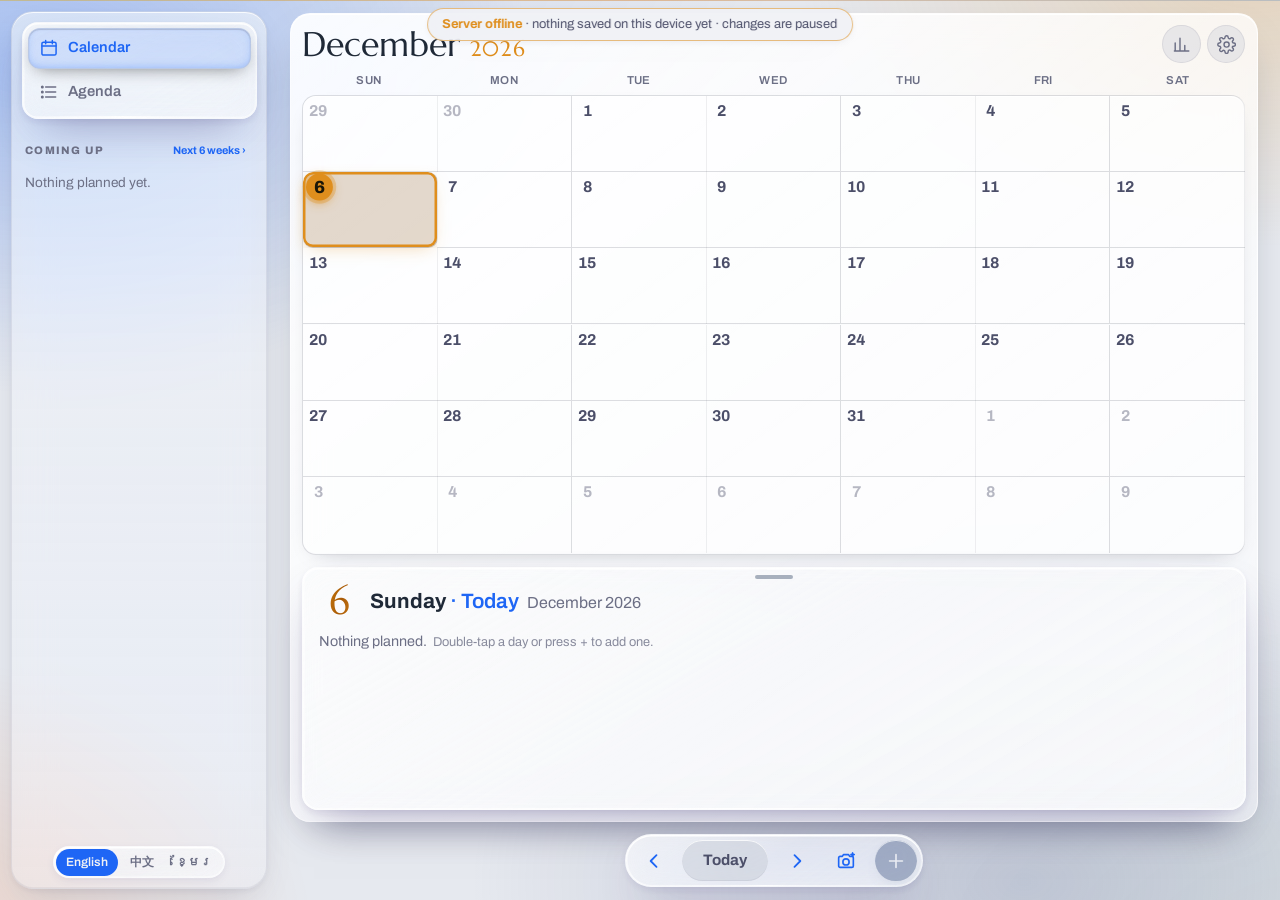
==== commit 6abe737f: "v154: v154: 6-week report opens on a Simple version (one summary line, then the events week by week)" ====
--- a/index.html
+++ b/index.html
@@ -35,7 +35,7 @@
   (localStorage `sk_token`) and the same visual language.
 -->
 <link rel="preload" href="static/fonts/archivo-latin.woff2" as="font" type="font/woff2" crossorigin>
-<link rel="stylesheet" href="static/app.3222a75e0f.css">
+<link rel="stylesheet" href="static/app.07db227e6d.css">
 <script>
 /* Embed mode (src/modules/apps): opened as ?embed=1 inside another app's frame
    (Odin's Vault's tab, or any future host), this page drops its own app
@@ -102,7 +102,7 @@
 
 <div id="toast" role="status" aria-live="polite"></div>
 
-<script src="static/app.01d61c572f.js"></script>
+<script src="static/app.073d79ddb3.js"></script>
 <script>/* offline app shell (static/sw.js) and staying current. The installed app (home screen, Android wrapper) is often brought back to the
    front rather than opened anew, so: look for a new version on every open and every return to the front; and when one is ready,
    apply it WITHOUT being asked at a moment where nothing can be lost — just opened or returned and not touched yet, or while the app
--- a/static/app.07db227e6d.css
+++ b/static/app.07db227e6d.css
@@ -0,0 +1,1693 @@
+@font-face {
+font-family: 'Archivo';
+font-style: normal;
+font-weight: 400;
+font-stretch: 100%;
+font-display: swap;
+src: url(fonts/archivo-latin-ext.woff2) format('woff2');
+unicode-range: U+0100-02BA, U+02BD-02C5, U+02C7-02CC, U+02CE-02D7, U+02DD-02FF, U+0304, U+0308, U+0329, U+1D00-1DBF, U+1E00-1E9F, U+1EF2-1EFF, U+2020, U+20A0-20AB, U+20AD-20C4, U+2113, U+2C60-2C7F, U+A720-A7FF;
+}
+@font-face {
+font-family: 'Archivo';
+font-style: normal;
+font-weight: 400;
+font-stretch: 100%;
+font-display: swap;
+src: url(fonts/archivo-latin.woff2) format('woff2');
+unicode-range: U+0000-00FF, U+0131, U+0152-0153, U+02BB-02BC, U+02C6, U+02DA, U+02DC, U+0304, U+0308, U+0329, U+2000-206F, U+20AC, U+2122, U+2191, U+2193, U+2212, U+2215, U+FEFF, U+FFFD;
+}
+@font-face {
+font-family: 'Archivo';
+font-style: normal;
+font-weight: 500;
+font-stretch: 100%;
+font-display: swap;
+src: url(fonts/archivo-latin-ext.woff2) format('woff2');
+unicode-range: U+0100-02BA, U+02BD-02C5, U+02C7-02CC, U+02CE-02D7, U+02DD-02FF, U+0304, U+0308, U+0329, U+1D00-1DBF, U+1E00-1E9F, U+1EF2-1EFF, U+2020, U+20A0-20AB, U+20AD-20C4, U+2113, U+2C60-2C7F, U+A720-A7FF;
+}
+@font-face {
+font-family: 'Archivo';
+font-style: normal;
+font-weight: 500;
+font-stretch: 100%;
+font-display: swap;
+src: url(fonts/archivo-latin.woff2) format('woff2');
+unicode-range: U+0000-00FF, U+0131, U+0152-0153, U+02BB-02BC, U+02C6, U+02DA, U+02DC, U+0304, U+0308, U+0329, U+2000-206F, U+20AC, U+2122, U+2191, U+2193, U+2212, U+2215, U+FEFF, U+FFFD;
+}
+@font-face {
+font-family: 'Archivo';
+font-style: normal;
+font-weight: 600;
+font-stretch: 100%;
+font-display: swap;
+src: url(fonts/archivo-latin-ext.woff2) format('woff2');
+unicode-range: U+0100-02BA, U+02BD-02C5, U+02C7-02CC, U+02CE-02D7, U+02DD-02FF, U+0304, U+0308, U+0329, U+1D00-1DBF, U+1E00-1E9F, U+1EF2-1EFF, U+2020, U+20A0-20AB, U+20AD-20C4, U+2113, U+2C60-2C7F, U+A720-A7FF;
+}
+@font-face {
+font-family: 'Archivo';
+font-style: normal;
+font-weight: 600;
+font-stretch: 100%;
+font-display: swap;
+src: url(fonts/archivo-latin.woff2) format('woff2');
+unicode-range: U+0000-00FF, U+0131, U+0152-0153, U+02BB-02BC, U+02C6, U+02DA, U+02DC, U+0304, U+0308, U+0329, U+2000-206F, U+20AC, U+2122, U+2191, U+2193, U+2212, U+2215, U+FEFF, U+FFFD;
+}
+@font-face {
+font-family: 'Archivo';
+font-style: normal;
+font-weight: 700;
+font-stretch: 100%;
+font-display: swap;
+src: url(fonts/archivo-latin-ext.woff2) format('woff2');
+unicode-range: U+0100-02BA, U+02BD-02C5, U+02C7-02CC, U+02CE-02D7, U+02DD-02FF, U+0304, U+0308, U+0329, U+1D00-1DBF, U+1E00-1E9F, U+1EF2-1EFF, U+2020, U+20A0-20AB, U+20AD-20C4, U+2113, U+2C60-2C7F, U+A720-A7FF;
+}
+@font-face {
+font-family: 'Archivo';
+font-style: normal;
+font-weight: 700;
+font-stretch: 100%;
+font-display: swap;
+src: url(fonts/archivo-latin.woff2) format('woff2');
+unicode-range: U+0000-00FF, U+0131, U+0152-0153, U+02BB-02BC, U+02C6, U+02DA, U+02DC, U+0304, U+0308, U+0329, U+2000-206F, U+20AC, U+2122, U+2191, U+2193, U+2212, U+2215, U+FEFF, U+FFFD;
+}
+@font-face {
+font-family: 'Archivo';
+font-style: normal;
+font-weight: 800;
+font-stretch: 100%;
+font-display: swap;
+src: url(fonts/archivo-latin-ext.woff2) format('woff2');
+unicode-range: U+0100-02BA, U+02BD-02C5, U+02C7-02CC, U+02CE-02D7, U+02DD-02FF, U+0304, U+0308, U+0329, U+1D00-1DBF, U+1E00-1E9F, U+1EF2-1EFF, U+2020, U+20A0-20AB, U+20AD-20C4, U+2113, U+2C60-2C7F, U+A720-A7FF;
+}
+@font-face {
+font-family: 'Archivo';
+font-style: normal;
+font-weight: 800;
+font-stretch: 100%;
+font-display: swap;
+src: url(fonts/archivo-latin.woff2) format('woff2');
+unicode-range: U+0000-00FF, U+0131, U+0152-0153, U+02BB-02BC, U+02C6, U+02DA, U+02DC, U+0304, U+0308, U+0329, U+2000-206F, U+20AC, U+2122, U+2191, U+2193, U+2212, U+2215, U+FEFF, U+FFFD;
+}
+@font-face {
+font-family: 'Marcellus';
+font-style: normal;
+font-weight: 400;
+font-display: swap;
+src: url(fonts/marcellus-latin-ext.woff2) format('woff2');
+unicode-range: U+0100-02BA, U+02BD-02C5, U+02C7-02CC, U+02CE-02D7, U+02DD-02FF, U+0304, U+0308, U+0329, U+1D00-1DBF, U+1E00-1E9F, U+1EF2-1EFF, U+2020, U+20A0-20AB, U+20AD-20C4, U+2113, U+2C60-2C7F, U+A720-A7FF;
+}
+@font-face {
+font-family: 'Marcellus';
+font-style: normal;
+font-weight: 400;
+font-display: swap;
+src: url(fonts/marcellus-latin.woff2) format('woff2');
+unicode-range: U+0000-00FF, U+0131, U+0152-0153, U+02BB-02BC, U+02C6, U+02DA, U+02DC, U+0304, U+0308, U+0329, U+2000-206F, U+20AC, U+2122, U+2191, U+2193, U+2212, U+2215, U+FEFF, U+FFFD;
+}
+html.ios-app body { min-height:calc(100vh + env(safe-area-inset-top)); }
+@media (display-mode:standalone) { body { min-height:calc(100vh + env(safe-area-inset-top)); } }
+:root { color-scheme:dark;
+--bg:#1e2030; --card:#222436; --card-2:#2f334d; --fill:#2f334d; --fill-2:#3b4261;
+--line:#3b4261; --ink:#c8d3f5; --muted:#828bb8;
+--accent:#82aaff; --accent-soft:color-mix(in srgb,var(--k-act) 18%,transparent); --good:#c3e88d; --warn:#ff966c;
+--good-soft:color-mix(in srgb,var(--k-money) 15%,transparent); --warn-soft:color-mix(in srgb,var(--k-warn) 16%,transparent);
+--nav:color-mix(in srgb,var(--k-bg1) 74%,transparent); --radius:14px; --radius-lg:18px; --shadow:0 2px 10px rgba(0,0,0,.4);
+--gold:#D4AF37;
+--bifrost:linear-gradient(90deg,#D4AF37,#D98A3C,#8FA6BF,#8B7BC4,#5A6FC0);
+--glass:linear-gradient(to bottom,color-mix(in srgb,var(--k-bg2) 66%,transparent),color-mix(in srgb,var(--k-bg2) 48%,transparent));
+--pane:linear-gradient(to bottom,color-mix(in srgb,var(--k-bg2) 92%,transparent),color-mix(in srgb,var(--k-bg2) 80%,transparent));
+--glass-blur:saturate(180%) blur(20px);
+--glass-line:color-mix(in srgb,var(--k-ink) 11%,transparent);
+--glass-edge:inset 0 1px 0 rgba(255,255,255,.14),inset 0 -1px 0 rgba(0,0,0,.32);
+--glass-lift:0 14px 38px -12px rgba(0,0,0,.62),0 2px 8px -3px rgba(0,0,0,.45);
+--ambient:radial-gradient(1200px 760px at 6% -12%,color-mix(in srgb,var(--k-act) 11%,transparent),transparent 60%),
+radial-gradient(900px 640px at 104% 110%,color-mix(in srgb,var(--k-money) 5.5%,transparent),transparent 58%);
+--ease-out:cubic-bezier(.16,1,.3,1); --ease-spring:cubic-bezier(.34,1.4,.64,1);
+--ease-slide:cubic-bezier(.3,.8,.4,1); }
+* { box-sizing:border-box; }
+html { background:var(--bg); scroll-behavior:smooth; height:100%; }
+body { margin:0; background:transparent; color:var(--ink); min-height:100dvh;
+display:flex; flex-direction:column;
+font:17px/1.47 "Archivo",-apple-system,"SF Pro Text",system-ui,BlinkMacSystemFont,"Segoe UI",Roboto,Helvetica,Arial,sans-serif;
+-webkit-text-size-adjust:100%; -webkit-font-smoothing:antialiased; -webkit-tap-highlight-color:transparent; }
+body::before { content:""; position:fixed; inset:0; z-index:-1; pointer-events:none; background:var(--ambient); }
+button,input,textarea { font:inherit; color:inherit }
+:focus-visible { outline:2px solid var(--accent); outline-offset:2px; border-radius:6px; }
+header { background:var(--glass); -webkit-backdrop-filter:var(--glass-blur); backdrop-filter:var(--glass-blur);
+border-bottom:1px solid var(--glass-line); box-shadow:var(--glass-edge);
+padding:.5rem .9rem; padding-top:max(.5rem, env(safe-area-inset-top));
+padding-left:max(.9rem, env(safe-area-inset-left)); padding-right:max(.9rem, env(safe-area-inset-right));
+display:flex; align-items:center; gap:.6rem; position:sticky; top:0; z-index:5; }
+header::after { content:""; position:absolute; left:0; right:0; bottom:0; height:2px;
+background:var(--bifrost); background-size:200% 100%; opacity:.55; pointer-events:none;
+animation:bifrost 18s ease-in-out infinite alternate; }
+@keyframes bifrost { to { background-position:-200% 0; } }
+.mark { flex:none; width:22px; height:22px; display:block; }
+header h1 { margin:0; font-family:Marcellus,"Iowan Old Style",Georgia,serif;
+font-size:.92rem; font-weight:400; letter-spacing:.09em; text-transform:uppercase;
+color:var(--gold); opacity:.85; white-space:nowrap; overflow:hidden; text-overflow:ellipsis; }
+.back { flex:none; margin-left:auto; text-decoration:none; color:var(--accent); font-size:.82rem; font-weight:600;
+border:1px solid var(--glass-line); border-radius:8px; padding:.42rem .7rem; }
+.back:active { background:var(--fill); }
+@media (max-width:420px) { header h1 { font-size:.78rem; letter-spacing:.05em; } }
+.view-title { font-family:Marcellus,"Iowan Old Style",Georgia,serif; font-size:1.2rem;
+font-weight:400; letter-spacing:.005em; color:var(--ink); }
+.row { display:flex; gap:.5rem; align-items:center; }
+.muted { color:var(--muted); font-size:.9rem; }
+.empty { color:var(--muted); padding:.6rem .2rem; }
+.warn { color:var(--warn); } .good { color:var(--good); }
+input, select, textarea { font:inherit; font-size:1rem; padding:.6rem .75rem; border-radius:11px;
+width:100%; background:color-mix(in srgb,var(--k-bg3) 55%,transparent); color:var(--ink); border:1px solid var(--glass-line);
+box-shadow:var(--glass-edge); transition:box-shadow .15s, border-color .15s; }
+input:focus, select:focus, textarea:focus { outline:none; border-color:var(--accent);
+box-shadow:var(--glass-edge),0 0 0 3px var(--accent-soft); }
+input::placeholder, textarea::placeholder { color:var(--muted); opacity:.7; }
+input[type=checkbox] { width:auto; }
+.field { display:flex; flex-direction:column; gap:.28rem; flex:1 1 8rem; min-width:0; }
+.field > span { font-size:.74rem; color:var(--muted); font-weight:500; padding-left:.1rem; }
+button.act { background:var(--accent); color:#fff; border:none; padding:.62rem 1.1rem; border-radius:12px;
+cursor:pointer; font:inherit; font-size:1rem; font-weight:600;
+box-shadow:var(--glass-edge),0 6px 18px -8px color-mix(in srgb,var(--k-act) 55%,transparent);
+transition:opacity .15s, transform .2s var(--ease-spring); }
+button.act:hover { opacity:.9; } button.act:active { transform:scale(.96); }
+button.act:disabled { opacity:.4; cursor:default; }
+button.mini { border:1px solid var(--glass-line); background:color-mix(in srgb,var(--k-bg3) 50%,transparent); color:var(--accent);
+padding:.42rem .7rem; border-radius:9px; cursor:pointer; font-size:.88rem; font-weight:500;
+box-shadow:var(--glass-edge); transition:background-color .15s var(--ease-out), transform .2s var(--ease-spring); }
+button.mini:hover { background:var(--fill-2); }
+button.mini:active { transform:scale(.96); }
+.item-edit-actions { display:flex; gap:.5rem; justify-content:flex-end; margin-top:1rem; }
+@media (max-width:600px) { .item-edit-actions button { flex:1; } }
+.chip-lbl { background:var(--fill-2); border-radius:999px; padding:.1rem .5rem; }
+.modal-ov { position:fixed; left:0; right:0; top:var(--vvt,0px); height:var(--vvh,100dvh); background:rgba(0,0,0,.5); z-index:25;
+display:flex; align-items:center; justify-content:center; padding:1rem;
+animation:overlayIn .22s ease both; }
+.modal-card { overscroll-behavior:contain; background:var(--k-bg2);
+border:1px solid var(--glass-line); box-shadow:var(--glass-edge),var(--glass-lift);
+border-radius:20px; max-width:min(26rem,calc(100vw - 2rem)); width:100%;
+max-height:calc(var(--vvh,100dvh) - 2rem); overflow:auto; overscroll-behavior:contain; touch-action:pan-y;
+padding:clamp(.85rem,3vw,1.2rem); animation:popIn .4s var(--ease-out) both; }
+@media (max-width:560px) {
+.modal-ov { align-items:flex-end; padding:0; }
+.modal-card { max-width:100%; border-radius:20px 20px 0 0; border-bottom:0;
+max-height:calc(var(--vvh,100dvh) - env(safe-area-inset-top) - .75rem);
+padding:1rem 1rem calc(1rem + env(safe-area-inset-bottom)); }
+}
+.modal-card h2 { font-family:Marcellus,"Iowan Old Style",Georgia,serif; font-weight:400; margin:0 0 .7rem; }
+@keyframes fadeIn { from{ opacity:0; } to{ opacity:1; } }
+@keyframes popIn  { from{ opacity:0; transform:scale(.94) translateY(8px); } to{ opacity:1; transform:none; } }
+@keyframes overlayIn { from{ opacity:0; } to{ opacity:1; } }
+@media (prefers-reduced-motion: reduce){
+*, *::before, *::after { animation-duration:.001ms !important; animation-iteration-count:1 !important;
+transition-duration:.001ms !important; scroll-behavior:auto !important; } }
+.jr-viewtoggle { display:flex; gap:.25rem; background:var(--fill); border-radius:10px; padding:3px; }
+.jr-vt-btn { border:none; background:transparent; color:var(--muted); border-radius:7px;
+padding:.5rem .75rem; cursor:pointer; font-size:.85rem; font-weight:600;
+transition:background-color .15s var(--ease-out), color .15s var(--ease-out); }
+.jr-vt-btn.active { background:var(--card); color:var(--accent); box-shadow:var(--shadow); }
+.jr-showpast { display:flex; align-items:center; gap:.35rem; font-size:.82rem; margin-left:auto; white-space:nowrap; }
+.jr-showpast input { width:auto; margin:0; }
+.jr-day-group { margin-bottom:1.1rem; }
+.jr-day-head { font-size:.95rem; font-weight:700; margin-bottom:.4rem; color:var(--ink); }
+.jr-day-head .rel { color:var(--accent); }
+.jr-table { display:grid; grid-template-columns:4.2rem 1fr 6rem 2.2rem 2.2rem; border-radius:12px; overflow:hidden;
+background:var(--glass); -webkit-backdrop-filter:var(--glass-blur); backdrop-filter:var(--glass-blur);
+border:1px solid var(--glass-line); box-shadow:var(--glass-edge),var(--glass-lift); }
+.jr-table .jr-h { font-size:.68rem; text-transform:uppercase; letter-spacing:.05em; color:var(--muted);
+background:var(--fill); padding:.4rem .5rem; border-bottom:1px solid var(--line); }
+.jr-cell { padding:.55rem .5rem; border-bottom:1px solid var(--line); border-right:1px solid var(--line);
+font-size:.88rem; min-width:0; overflow:hidden; text-overflow:ellipsis; white-space:nowrap; cursor:pointer;
+display:flex; align-items:center; transition:background-color .12s var(--ease-out); }
+.jr-cell:hover, .jr-cell:active { background:var(--fill); }
+.jr-cell.jr-time { font-variant-numeric:tabular-nums; color:var(--muted); }
+.jr-cell.jr-title { font-weight:600; }
+.jr-row.done .jr-title { color:var(--muted); text-decoration:line-through; }
+.jr-cell.jr-cat { font-size:.76rem; }
+.jr-cell.jr-check, .jr-cell.jr-del { justify-content:center; cursor:pointer; color:var(--muted); border-right:none; }
+.jr-cell.jr-check.done { color:var(--good); }
+.jr-cell.jr-del:hover { color:var(--warn); }
+.jr-row:last-child .jr-cell { border-bottom:none; }
+@media (max-width:640px) {
+.jr-table { grid-template-columns:3.6rem 1fr 2.2rem 2.2rem; }
+.jr-h.jr-h-cat, .jr-cell.jr-cat { display:none; }
+}
+.jr-cal-dow { display:grid; grid-template-columns:repeat(7,1fr); text-align:center; font-size:.7rem;
+color:var(--muted); text-transform:uppercase; letter-spacing:.04em; margin-bottom:.3rem; flex:none; }
+#jr-calendar { display:flex; flex-direction:column; flex:1; min-height:0; }
+.jr-cal-grid { display:grid; grid-template-columns:repeat(7,1fr); grid-auto-rows:1fr; gap:.3rem; flex:1; min-height:0; }
+#toast { position:fixed; bottom:calc(1.4rem + var(--foot-h,0px) + env(safe-area-inset-bottom)); left:50%;
+transform:translateX(-50%) translateY(14px); z-index:50;
+background:var(--glass); -webkit-backdrop-filter:var(--glass-blur); backdrop-filter:var(--glass-blur);
+border:1px solid var(--glass-line); box-shadow:var(--glass-edge),var(--glass-lift);
+color:var(--k-hi); padding:.75rem 1.2rem; border-radius:14px;
+width:max-content; max-width:min(26rem,calc(100vw - 2rem)); text-align:center; line-height:1.35;
+opacity:0; pointer-events:none; transition:opacity .28s var(--ease-out), transform .28s var(--ease-out), -webkit-backdrop-filter 0s .28s, backdrop-filter 0s .28s; }
+#toast.show { opacity:1; transform:translateX(-50%) translateY(0); transition:opacity .28s var(--ease-out), transform .28s var(--ease-out); }
+.jr-cat-m { display:none; font-size:.76rem; margin-top:.2rem; }
+@media (max-width:640px) { .jr-cat-m { display:block; } }
+:root {
+--k-hi:#fff; --k-on-act:#10121f; --k-bg0:#191b29; --k-bg1:#1e2030; --k-bg2:#222436; --k-bg3:#2f334d; --k-bg4:#3b4261;
+--k-line:color-mix(in srgb,var(--k-ink) 10%,transparent); --k-line-2:color-mix(in srgb,var(--k-ink) 16%,transparent);
+--k-ink:#c8d3f5; --k-muted:#828bb8; --k-faint:#636da6;
+--k-money:#c3e88d; --k-qty:#ffc777; --k-size:#86e1fc; --k-tier:#4fd6be;
+--k-cat:#c099ff; --k-act:#82aaff; --k-bad:#ff757f; --k-warn:#ff966c;
+--k-act-soft:color-mix(in srgb,var(--k-act) 14%,transparent); --k-money-soft:color-mix(in srgb,var(--k-money) 13%,transparent);
+--k-warn-soft:color-mix(in srgb,var(--k-warn) 14%,transparent); --k-bad-soft:color-mix(in srgb,var(--k-bad) 14%,transparent);
+--k-gold:#d4af37; --k-gold-soft:rgba(212,175,55,.12);
+--k-bifrost:linear-gradient(90deg,#d4af37,#d98a3c,#8fa6bf,#8b7bc4,#5a6fc0);
+--k-font:"Archivo",-apple-system,"SF Pro Text",system-ui,"Segoe UI",Roboto,Helvetica,Arial,sans-serif;
+--k-display:Marcellus,"Iowan Old Style",Georgia,serif;
+--k-r-sm:8px; --k-r:12px; --k-r-lg:16px;
+--k-lift:0 1px 0 rgba(255,255,255,.04) inset,0 10px 28px -14px rgba(0,0,0,.7);
+--ease-out:cubic-bezier(.16,1,.3,1); --ease-spring:cubic-bezier(.34,1.4,.64,1);
+--ease-slide:cubic-bezier(.3,.8,.4,1);
+}
+.keep-bar { position:sticky; top:0; z-index:20; display:flex; flex-wrap:wrap; align-items:center;
+column-gap:.75rem; row-gap:0; background:color-mix(in srgb,var(--k-bg0) 86%,transparent);
+-webkit-backdrop-filter:saturate(160%) blur(18px); backdrop-filter:saturate(160%) blur(18px);
+padding:.5rem max(.9rem,env(safe-area-inset-right)) .5rem max(.9rem,env(safe-area-inset-left));
+padding-top:max(.5rem,env(safe-area-inset-top)); border-bottom:1px solid var(--k-line); }
+.keep-bar::after { content:""; position:absolute; left:0; right:0; bottom:-1px; height:2px; pointer-events:none;
+background:var(--k-bifrost); background-size:200% 100%; opacity:.5;
+animation:keepBifrost 18s ease-in-out infinite alternate; }
+@keyframes keepBifrost { to { background-position:-200% 0; } }
+@media (max-width:640px) {
+.keep-bar { column-gap:.5rem; }
+}
+@media (prefers-reduced-motion:reduce) { .keep-bar::after { animation:none; } }
+:root { --bg:var(--k-bg1); --card:var(--k-bg2); --card-2:var(--k-bg3); --fill:var(--k-bg3); --fill-2:var(--k-bg4);
+--ink:var(--k-ink); --muted:var(--k-muted); --accent:var(--k-act); --accent-soft:var(--k-act-soft);
+--good:var(--k-money); --warn:var(--k-warn); --gold:var(--k-gold); --bifrost:var(--k-bifrost);
+--glass-line:var(--k-line); }
+body { font-family:var(--k-font); font-size:16px; }
+main { margin-top:1.4rem; }
+button.act { color:var(--k-on-act); font-weight:700; }
+.jr-showpast { padding:.35rem .7rem; border-radius:999px; border:1px solid var(--k-line); color:var(--k-muted);
+cursor:pointer; user-select:none; }
+.jr-showpast:has(input:checked) { color:var(--k-act); border-color:color-mix(in srgb,var(--k-act) 45%,transparent); background:var(--k-act-soft); }
+.jr-day-head { font-size:.7rem; font-weight:700; letter-spacing:.1em; text-transform:uppercase; color:var(--k-muted); }
+.jr-day-head .rel { color:var(--k-gold); }
+.jr-table { border-radius:var(--k-r); }
+.jr-table .jr-h { font-size:.64rem; letter-spacing:.09em; font-weight:700; }
+#jr-agenda-list > .empty { display:flex; flex-direction:column; align-items:center; gap:.35rem; text-align:center;
+padding:2.4rem 1.2rem; border:1px dashed var(--k-line-2); border-radius:var(--k-r-lg); color:var(--k-muted); }
+#jr-agenda-list > .empty::before { content:""; width:2.4rem; height:2.4rem; margin-bottom:.35rem; opacity:.7;
+background:currentColor;
+-webkit-mask:url("data:image/svg+xml,%3Csvg xmlns='http://www.w3.org/2000/svg' viewBox='0 0 24 24' fill='none' stroke='black' stroke-width='1.5' stroke-linecap='round' stroke-linejoin='round'%3E%3Crect x='3.5' y='5' width='17' height='15.5' rx='2'/%3E%3Cpath d='M3.5 9.5h17M8 3v4M16 3v4M12 13v4M10 15h4'/%3E%3C/svg%3E") center/contain no-repeat;
+mask:url("data:image/svg+xml,%3Csvg xmlns='http://www.w3.org/2000/svg' viewBox='0 0 24 24' fill='none' stroke='black' stroke-width='1.5' stroke-linecap='round' stroke-linejoin='round'%3E%3Crect x='3.5' y='5' width='17' height='15.5' rx='2'/%3E%3Cpath d='M3.5 9.5h17M8 3v4M16 3v4M12 13v4M10 15h4'/%3E%3C/svg%3E") center/contain no-repeat; }
+.jr-cal-day { border-radius:9px; }
+.jr-vt-btn.active { background:var(--k-bg3); color:var(--k-ink); }
+:root {
+--k-smooth:cubic-bezier(.2,.9,.25,1); --k-snappy:cubic-bezier(.25,1.1,.4,1); --k-bouncy:cubic-bezier(.3,1.35,.45,1);
+--k-ios:cubic-bezier(.32,.72,0,1); --k-exit:cubic-bezier(.4,0,.9,.6);
+--k-t-press:.1s; --k-t-quick:.32s; --k-t:.52s; --k-t-slow:.68s;
+}
+@supports (transition-timing-function:linear(0,1)) {
+:root {
+--k-smooth:linear(0, 0.025, 0.085, 0.165, 0.252, 0.341, 0.426, 0.505, 0.576, 0.64, 0.696, 0.744, 0.786, 0.822, 0.852, 0.877, 0.899, 0.916, 0.931, 0.944, 0.954, 0.962, 0.969, 0.975, 0.98, 0.983, 0.987, 0.989, 0.991, 0.993, 0.994, 0.995, 0.996, 0.997, 1);
+--k-snappy:linear(0, 0.031, 0.108, 0.21, 0.324, 0.438, 0.546, 0.643, 0.728, 0.8, 0.859, 0.906, 0.942, 0.97, 0.99, 1.003, 1.012, 1.017, 1.019, 1.02, 1.019, 1.017, 1.015, 1.013, 1.011, 1.009, 1.007, 1.005, 1.004, 1.003, 1.002, 1.001, 1.001, 1, 1);
+--k-bouncy:linear(0, 0.046, 0.158, 0.305, 0.462, 0.614, 0.748, 0.86, 0.947, 1.009, 1.05, 1.074, 1.083, 1.082, 1.074, 1.063, 1.05, 1.037, 1.025, 1.015, 1.007, 1.001, 0.997, 0.994, 0.993, 0.993, 0.993, 0.994, 0.995, 0.997, 0.998, 0.998, 0.999, 1, 1);
+}
+}
+:root { --ease-out:var(--k-smooth); --ease-spring:var(--k-snappy); --ease-slide:var(--k-ios); }
+@keyframes kFadeIn   { from { opacity:0; } }
+@keyframes kFadeOut  { to   { opacity:0; } }
+@keyframes kRise     { from { opacity:0; transform:translate3d(0,10px,0); } }
+@keyframes kReveal   { from { opacity:0; transform:translate3d(0,-6px,0); } }
+@keyframes kSheetIn  { from { transform:translate3d(0,10px,0) scale(.98); } }
+@keyframes kSheetFade { from { opacity:0; } }
+@keyframes kSheetOut { to   { opacity:0; transform:translate3d(0,8px,0) scale(.975); } }
+@keyframes kToastIn  { from { opacity:0; transform:translate3d(-50%,18px,0) scale(.94); } }
+button.act, button.mini, a.mini, .chip, .jr-vt-btn, .tile, .note, .step button, .go, .ghost {
+transition-property:transform, background-color, border-color, color, box-shadow, opacity;
+transition-duration:var(--k-t-slow), .2s, .2s, .2s, .25s, .2s;
+transition-timing-function:var(--k-bouncy), ease, ease, ease, ease, ease; }
+button.act:active:not(:disabled), button.mini:active, a.mini:active, .chip:active, .jr-vt-btn:active, .tile:active, .note:active, .step button:active, .go:active:not([disabled]), .ghost:active {
+transform:scale(.96); transition-duration:var(--k-t-press), .1s, .1s, .1s, .1s, .1s;
+transition-timing-function:ease-out; }
+.tile:active { transform:scale(.975); }
+.k-thumbed { position:relative; isolation:isolate; }
+.k-thumb { position:absolute; left:0; top:0; z-index:-1; pointer-events:none; border-radius:8px;
+background:var(--k-bg3); box-shadow:inset 0 1px 0 rgba(255,255,255,.06),0 2px 8px -3px rgba(0,0,0,.6);
+transition:transform var(--k-t) var(--k-snappy), width var(--k-t) var(--k-snappy), height var(--k-t) var(--k-snappy), opacity .2s;
+will-change:transform,width; }
+.k-thumbed.k-ready > .active, .k-thumbed.k-ready > [aria-current="page"] { background:transparent !important; box-shadow:none !important; }
+.k-thumb.k-line { height:2px !important; border-radius:2px; background:var(--k-act); box-shadow:none; }
+#toast.show, #toast.on { animation:kToastIn var(--k-t) var(--k-snappy) both; }
+@view-transition { navigation:auto; }
+.keep-bar { view-transition-name:keep-bar; }
+::view-transition-old(root) { animation:kFadeOut .18s var(--k-exit) both; }
+::view-transition-new(root) { animation:kRise .42s var(--k-smooth) both; }
+::view-transition-group(keep-bar) { animation-duration:.3s; }
+@media (prefers-reduced-motion:reduce) {
+.k-thumb { transition:none; }
+::view-transition-group(*), ::view-transition-old(*), ::view-transition-new(*) { animation:none !important; }
+}
+.modal-ov { animation:kFadeIn .16s ease-out backwards; }
+.modal-card { animation:kSheetFade .14s ease-out backwards, kSheetIn .26s var(--k-snappy) backwards; touch-action:manipulation; }
+.modal-ov.k-leaving { animation:kFadeOut .18s var(--k-exit) forwards; }
+.modal-ov.k-leaving .modal-card { animation:kSheetOut .16s var(--k-exit) forwards; }
+#jr-agenda, #jr-calendar { animation:kRise var(--k-t) var(--k-smooth) both; will-change:transform,opacity; }
+@keyframes kRiseR { from { opacity:0; transform:translateY(14px); } }
+@keyframes kRiseC { from { opacity:0; transform:translateX(-50%) translateY(14px); } }
+.jr-day-group { animation:kRise var(--k-t) var(--k-smooth) both; }
+.jr-viewtoggle .k-thumb { border-radius:999px; }
+.jr-cal-day { transition:background-color .2s ease, transform var(--k-t-slow) var(--k-bouncy); }
+.jr-cal-day:active { transform:scale(.95); transition-duration:var(--k-t-press); }
+@keyframes jrCell { from { opacity:0; transform:scale(.94); } }
+.jr-day-group:nth-child(1){animation-delay:0ms}
+.jr-day-group:nth-child(2){animation-delay:45ms}
+.jr-day-group:nth-child(3){animation-delay:90ms}
+.jr-day-group:nth-child(4){animation-delay:135ms}
+.jr-day-group:nth-child(5){animation-delay:180ms}
+.jr-day-group:nth-child(6){animation-delay:225ms}
+.jr-day-group:nth-child(7){animation-delay:270ms}
+.jr-day-group:nth-child(8){animation-delay:315ms}
+.jr-day-group:nth-child(9){animation-delay:360ms}
+.jr-day-group:nth-child(10){animation-delay:405ms}
+.jr-day-group:nth-child(n+11){animation-delay:450ms}
+.jr-cal-day { animation:jrCell .42s var(--k-smooth) backwards; will-change:transform,opacity; }
+.jr-cal-day:nth-child(1){animation-delay:0ms}
+.jr-cal-day:nth-child(2){animation-delay:9ms}
+.jr-cal-day:nth-child(3){animation-delay:18ms}
+.jr-cal-day:nth-child(4){animation-delay:27ms}
+.jr-cal-day:nth-child(5){animation-delay:36ms}
+.jr-cal-day:nth-child(6){animation-delay:45ms}
+.jr-cal-day:nth-child(7){animation-delay:54ms}
+.jr-cal-day:nth-child(8){animation-delay:63ms}
+.jr-cal-day:nth-child(9){animation-delay:72ms}
+.jr-cal-day:nth-child(10){animation-delay:81ms}
+.jr-cal-day:nth-child(11){animation-delay:90ms}
+.jr-cal-day:nth-child(12){animation-delay:99ms}
+.jr-cal-day:nth-child(13){animation-delay:108ms}
+.jr-cal-day:nth-child(14){animation-delay:117ms}
+.jr-cal-day:nth-child(15){animation-delay:126ms}
+.jr-cal-day:nth-child(16){animation-delay:135ms}
+.jr-cal-day:nth-child(17){animation-delay:144ms}
+.jr-cal-day:nth-child(18){animation-delay:153ms}
+.jr-cal-day:nth-child(19){animation-delay:162ms}
+.jr-cal-day:nth-child(20){animation-delay:171ms}
+.jr-cal-day:nth-child(21){animation-delay:180ms}
+.jr-cal-day:nth-child(22){animation-delay:189ms}
+.jr-cal-day:nth-child(23){animation-delay:198ms}
+.jr-cal-day:nth-child(24){animation-delay:207ms}
+.jr-cal-day:nth-child(25){animation-delay:216ms}
+.jr-cal-day:nth-child(26){animation-delay:225ms}
+.jr-cal-day:nth-child(27){animation-delay:234ms}
+.jr-cal-day:nth-child(28){animation-delay:243ms}
+.jr-cal-day:nth-child(29){animation-delay:252ms}
+.jr-cal-day:nth-child(30){animation-delay:261ms}
+.jr-cal-day:nth-child(31){animation-delay:270ms}
+.jr-cal-day:nth-child(32){animation-delay:279ms}
+.jr-cal-day:nth-child(33){animation-delay:288ms}
+.jr-cal-day:nth-child(34){animation-delay:297ms}
+.jr-cal-day:nth-child(35){animation-delay:306ms}
+.jr-cal-day:nth-child(36){animation-delay:315ms}
+.jr-cal-day:nth-child(37){animation-delay:324ms}
+.jr-cal-day:nth-child(38){animation-delay:333ms}
+.jr-cal-day:nth-child(39){animation-delay:342ms}
+.jr-cal-day:nth-child(40){animation-delay:351ms}
+.jr-cal-day:nth-child(41){animation-delay:360ms}
+.jr-cal-day:nth-child(42){animation-delay:369ms}
+.jr-cal-day:nth-child(n+43){animation-delay:378ms}
+@media (prefers-reduced-motion:reduce) { .jr-cal-day { animation:none; } }
+:root[data-theme="latte"] { color-scheme:light;
+--k-bg0:#dce0e8; --k-bg1:#e6e9ef; --k-bg2:#eff1f5; --k-bg3:#ccd0da; --k-bg4:#bcc0cc;
+--k-ink:#4c4f69; --k-hi:#4c4f69; --k-muted:#6c6f85; --k-faint:#8c8fa1;
+--k-money:#40a02b; --k-qty:#df8e1d; --k-size:#04a5e5; --k-tier:#179299; --k-cat:#8839ef;
+--k-act:#1e66f5; --k-bad:#d20f39; --k-warn:#fe640b; --k-on-act:#eff1f5;
+--k-gold:#df8e1d; --gold:#df8e1d; --shot-a:#e6e9ef; --shot-b:#dce0e8;
+--glass-edge:inset 0 1px 0 rgba(255,255,255,.8),inset 0 -1px 0 rgba(76,79,105,.07);
+--glass-lift:0 14px 36px -16px rgba(76,79,105,.28),0 2px 8px -3px rgba(76,79,105,.14);
+--k-lift:0 1px 0 rgba(255,255,255,.7) inset,0 8px 22px -14px rgba(76,79,105,.32);
+--shadow:0 2px 10px rgba(76,79,105,.16); }
+:root[data-theme="daylight"] { color-scheme:light;
+--k-bg0:#cfd4e3; --k-bg1:#e1e2e7; --k-bg2:#f1f2f7; --k-bg3:#dfe2ec; --k-bg4:#c5cadc;
+--k-ink:#343b58; --k-hi:#16161e; --k-muted:#5f6a9c; --k-faint:#8189b0;
+--k-money:#3f6b1f; --k-qty:#8a5a00; --k-size:#00678a; --k-tier:#0c7d68; --k-cat:#7a3fd1;
+--k-act:#2e7de9; --k-bad:#d1243f; --k-warn:#b45309; --k-on-act:#ffffff;
+--k-gold:#9a7608; --gold:#9a7608; --shot-a:#dde1ee; --shot-b:#cdd3e4;
+--glass-edge:inset 0 1px 0 rgba(255,255,255,.85),inset 0 -1px 0 rgba(40,50,90,.07);
+--glass-lift:0 14px 36px -16px rgba(50,62,110,.30),0 2px 8px -3px rgba(50,62,110,.16);
+--k-lift:0 1px 0 rgba(255,255,255,.7) inset,0 8px 22px -14px rgba(50,62,110,.35);
+--shadow:0 2px 10px rgba(50,62,110,.18); }
+:root[data-theme="gruvbox"] { color-scheme:dark;
+--k-bg0:#1b1d1e; --k-bg1:#282828; --k-bg2:#32302f; --k-bg3:#3c3836; --k-bg4:#504945;
+--k-ink:#ebdbb2; --k-hi:#fbf1c7; --k-muted:#a89984; --k-faint:#7c6f64;
+--k-money:#b8bb26; --k-qty:#fabd2f; --k-size:#83a598; --k-tier:#8ec07c; --k-cat:#d3869b;
+--k-act:#83a598; --k-bad:#fb4934; --k-warn:#fe8019; --k-on-act:#1d2021;
+--k-gold:#d4af37; --gold:#d4af37; --shot-a:#2c2a28; --shot-b:#1d1c1b; }
+:root[data-theme="nord"] { color-scheme:dark;
+--k-bg0:#242933; --k-bg1:#2e3440; --k-bg2:#3b4252; --k-bg3:#434c5e; --k-bg4:#4c566a;
+--k-ink:#d8dee9; --k-hi:#eceff4; --k-muted:#9ba7bc; --k-faint:#7886a0;
+--k-money:#a3be8c; --k-qty:#ebcb8b; --k-size:#88c0d0; --k-tier:#8fbcbb; --k-cat:#b48ead;
+--k-act:#81a1c1; --k-bad:#bf616a; --k-warn:#d08770; --k-on-act:#2e3440;
+--k-gold:#d4af37; --gold:#d4af37; --shot-a:#2b3340; --shot-b:#20262f; }
+:root[data-theme="rose-pine"] { color-scheme:dark;
+--k-bg0:#12101b; --k-bg1:#191724; --k-bg2:#1f1d2e; --k-bg3:#26233a; --k-bg4:#403d52;
+--k-ink:#e0def4; --k-hi:#f7f5ff; --k-muted:#908caa; --k-faint:#6e6a86;
+--k-money:#8fd0a0; --k-qty:#f6c177; --k-size:#9ccfd8; --k-tier:#5aa9c4; --k-cat:#c4a7e7;
+--k-act:#ebbcba; --k-bad:#eb6f92; --k-warn:#ea9a97; --k-on-act:#191724;
+--k-gold:#d4af37; --gold:#d4af37; --shot-a:#241f33; --shot-b:#171424; }
+:root[data-theme="odin-black"] { color-scheme:dark;
+--k-bg0:#000000; --k-bg1:#06060a; --k-bg2:#101015; --k-bg3:#1a1a22; --k-bg4:#2b2b36;
+--k-ink:#e8e6df; --k-hi:#ffffff; --k-muted:#9d998c; --k-faint:#6f6b60;
+--k-money:#7fd49a; --k-qty:#e7c15a; --k-size:#7cc8e8; --k-tier:#4fd6be; --k-cat:#b69cff;
+--k-act:#d9b64a; --k-bad:#ff6b6b; --k-warn:#ff9a5c; --k-on-act:#0b0b0e;
+--k-gold:#d4af37; --gold:#d4af37; --shot-a:#14141b; --shot-b:#08080c; }
+:root[data-theme="forest"] { color-scheme:dark;
+--k-bg0:#0d1512; --k-bg1:#13201b; --k-bg2:#1a2a24; --k-bg3:#243730; --k-bg4:#33493f;
+--k-ink:#d5e6dc; --k-hi:#f1fbf5; --k-muted:#8fa89b; --k-faint:#688075;
+--k-money:#a6e07a; --k-qty:#f0c870; --k-size:#7fd6e0; --k-tier:#4fd6a8; --k-cat:#c9a0e8;
+--k-act:#6fcf97; --k-bad:#ff7a7a; --k-warn:#f2994a; --k-on-act:#0d1512;
+--k-gold:#d4af37; --gold:#d4af37; --shot-a:#18281f; --shot-b:#0e1914; }
+:root { --foot-h:0px; }
+@media (max-width:800px) {
+:root { --foot-h:3.8rem; --tap:2.9rem; }
+:root { --foot-h:4.7rem; --tap:2.9rem; }
+}
+html.embedded { --foot-h:0px; }
+.k-leaving, .k-leaving * { pointer-events:none !important; }
+button, a, summary, label, select, input[type="checkbox"], input[type="radio"], [onclick], [role="button"], .tile, .chip { touch-action:manipulation; }
+.keep-bar, .top { overflow-x:clip; }
+.keep-bar::after, .top::after { right:auto; width:300%; background-size:66.667% 100%; background-repeat:repeat-x;
+animation:kbSlide 18s ease-in-out 2 alternate; will-change:transform; }
+@keyframes kbSlide { to { transform:translateX(-66.667%); } }
+@media (max-width:800px), (pointer:coarse) { .keep-bar::after, .top::after { animation:none; } }
+@media (prefers-reduced-motion:reduce) { .keep-bar::after, .top::after { animation:none; } }
+html, body { height:100%; }
+body { height:100dvh; min-height:0; overflow:hidden; }
+.jr-shell { flex:1; min-height:0; display:flex; }
+.jr-rail { flex:none; width:11.5rem; display:flex; flex-direction:column; gap:.75rem;
+padding:.9rem .7rem; padding-left:max(.7rem,env(safe-area-inset-left)); padding-bottom:max(.9rem,env(safe-area-inset-bottom));
+border-right:1px solid var(--glass-line); background:color-mix(in srgb,var(--k-bg0) 55%,transparent);
+animation:kRailIn var(--k-t) var(--k-smooth) both; }
+@keyframes kRailIn { from { opacity:0; transform:translateX(-12px); } }
+.jr-rail .jr-viewtoggle { flex-direction:column; gap:.2rem; border-radius:14px; padding:4px; }
+.jr-rail .jr-viewtoggle .k-thumb { border-radius:10px; }
+.jr-rail .jr-vt-btn { display:flex; align-items:center; gap:.6rem; padding:.62rem .7rem; border-radius:10px; font-size:.92rem; text-align:left; }
+.jr-rail svg { width:20px; height:20px; flex:none; }
+.jr-rail .jr-add { margin-top:auto; display:flex; align-items:center; justify-content:center; gap:.45rem;
+padding:.75rem .7rem; border-radius:14px; color:var(--k-on-act); }
+@media (max-width:760px), (max-height:520px) and (orientation:landscape) {
+.jr-rail { width:4.1rem; padding:.7rem .45rem; padding-left:max(.45rem,env(safe-area-inset-left)); }
+.jr-rail span { display:none; }
+.jr-rail .jr-vt-btn { justify-content:center; padding:.75rem 0; }
+.jr-rail .jr-add { padding:.85rem 0; border-radius:16px; }
+.jr-rail svg { width:22px; height:22px; }
+}
+main { flex:1; min-width:0; min-height:0; max-width:none; margin:0; display:flex; flex-direction:column;
+padding:.8rem clamp(.6rem,2vw,1.4rem); padding-right:max(clamp(.6rem,2vw,1.4rem),env(safe-area-inset-right));
+padding-bottom:max(.8rem,env(safe-area-inset-bottom)); }
+#jr-agenda { flex:1; min-height:0; overflow:auto; width:100%; max-width:760px; margin:0 auto; padding-bottom:1rem; }
+.jr-agenda-head { margin-bottom:.7rem; }
+.jr-agenda-head .view-title { margin:0; }
+#jr-calendar { --calendar-ink:var(--ink); --calendar-muted:var(--muted); --calendar-line:var(--glass-line);
+flex:1; min-height:0; display:flex; flex-direction:column; gap:.6rem; width:100%; max-width:1800px; margin:0 auto;
+color:var(--calendar-ink); border:1px solid rgba(255,255,255,.1); border-radius:20px; padding:.7rem;
+background:linear-gradient(145deg,color-mix(in srgb,var(--k-bg2) 70%,transparent),color-mix(in srgb,var(--k-bg2) 45%,transparent));
+-webkit-backdrop-filter:saturate(150%) blur(18px); backdrop-filter:saturate(150%) blur(18px);
+box-shadow:0 18px 42px -24px rgba(0,0,0,.6),inset 0 1px 0 rgba(255,255,255,.08); }
+:root:is([data-theme="latte"],[data-theme="daylight"]) #jr-calendar { --calendar-ink:#1f2937; --calendar-muted:#64748b; --calendar-line:rgba(15,23,42,.14);
+border-color:rgba(255,255,255,.7); background:linear-gradient(145deg,rgba(255,255,255,.9),rgba(255,255,255,.62));
+box-shadow:0 18px 42px -24px rgba(15,23,42,.5),inset 0 1px 0 rgba(255,255,255,.9); }
+.jr-split { flex:1; min-height:0; display:flex; flex-direction:column; gap:.75rem; }
+.jr-top { flex:1 1 0; min-height:15rem; display:flex; flex-direction:column; }
+.jr-cal-head { display:flex; align-items:center; gap:.6rem; margin:0 0 .55rem; flex:none; }
+.jr-month { margin:0; flex:1; min-width:0; font:400 clamp(1.45rem,3.2vw,2.1rem)/1.1 var(--k-display); color:var(--calendar-ink);
+white-space:nowrap; overflow:hidden; text-overflow:ellipsis; }
+.jr-year { color:var(--gold); letter-spacing:.06em; font-size:.62em; }
+.jr-cal-dow { margin-bottom:.35rem; font-size:.72rem; font-weight:600; }
+.jr-cal-grid { display:grid; grid-template-columns:repeat(7,minmax(0,1fr)); grid-auto-rows:minmax(0,1fr);
+gap:clamp(2px,.45vw,6px); flex:1; min-height:0; }
+.jr-cal-day { container-type:inline-size; position:relative; min-width:0; min-height:0; margin:0;
+display:flex; flex-direction:column; align-items:stretch; gap:2px; padding:4px 5px; overflow:hidden; cursor:pointer;
+font:inherit; color:var(--ink); text-align:left; border-radius:10px;
+background:rgba(255,255,255,.58); border:1px solid var(--calendar-line); box-shadow:inset 0 1px 0 rgba(255,255,255,.8),0 2px 8px -5px rgba(15,23,42,.32);
+transition:background-color .2s ease, border-color .2s ease, box-shadow .25s ease, transform var(--k-t-slow) var(--k-bouncy); }
+.jr-cal-day:hover { background:rgba(255,255,255,.82); }
+.jr-cal-day:active { transform:scale(.95); transition-duration:var(--k-t-press); }
+.jr-cal-day.other-month { opacity:.38; }
+.jr-cal-day.other-month.has-events { opacity:.6; }
+.jr-dhead { display:flex; align-items:center; justify-content:space-between; gap:2px; flex:none; }
+.jr-daynum { font-size:.98rem; font-weight:700; line-height:1; font-variant-numeric:tabular-nums;
+display:inline-grid; place-items:center; min-width:1.5rem; height:1.5rem; margin:-1px 0 0 -2px; border-radius:999px; }
+.jr-cal-day.today .jr-daynum { background:var(--gold); color:#1a1608; }
+.jr-count { font-size:.66rem; font-weight:700; color:var(--accent); background:var(--accent-soft);
+border-radius:999px; padding:.05rem .4rem; line-height:1.4; }
+.jr-cal-day.sel { border-color:var(--accent); background:color-mix(in srgb,var(--k-act) 12%,white);
+box-shadow:var(--glass-edge),0 0 0 1.5px var(--accent),0 8px 22px -10px color-mix(in srgb,var(--k-act) 60%,transparent); }
+.jr-cal-day.today:not(.sel) { border-color:color-mix(in srgb,var(--gold) 60%,transparent); }
+.jr-preview { flex:1 1 0; display:flex; flex-direction:column; gap:2px; min-width:0; min-height:0; overflow:hidden; }
+.jr-ev[hidden] { display:none !important; }
+.jr-more { flex:none; font-size:.68rem; font-weight:700; color:var(--accent); line-height:1; white-space:nowrap; margin-left:auto; }
+.jr-more[hidden] { display:none; }
+.jr-dhead:has(.jr-more:not([hidden])) .jr-count { display:none; }
+.jr-ev { display:block; flex:none; font-size:.72rem; font-weight:600; line-height:1.25; padding:1px 5px; border-radius:5px; min-width:0;
+white-space:nowrap; overflow:hidden; text-overflow:ellipsis; color:var(--ink);
+background:color-mix(in srgb,var(--k-act) 30%,transparent); border-left:3px solid var(--accent); }
+.jr-ev.done { background:transparent; border-left-color:var(--muted); color:var(--muted); text-decoration:line-through; }
+@container (max-width:74px) {
+.jr-ev { font-size:.6rem; line-height:1.22; padding:1px 2px 1px 3px; border-left-width:2px; border-radius:3px;
+letter-spacing:-.015em; white-space:normal; overflow-wrap:anywhere; hyphens:auto;
+display:-webkit-box; -webkit-box-orient:vertical; -webkit-line-clamp:2; }
+.jr-preview.tight .jr-ev { display:block; white-space:nowrap; text-overflow:clip; }
+.jr-count { display:none; }
+.jr-daynum { font-size:.88rem; min-width:1.5rem; height:1.5rem; }
+}
+@container (max-width:52px) { .jr-ev { font-size:.56rem; padding:1px 1px 1px 2px; } }
+@media (max-width:560px) { .jr-cal-day { padding:4px 3px; border-radius:8px; } .jr-cal-grid { gap:3px; } }
+@keyframes jrCell { from { opacity:0; transform:scale(.94); } }
+.jr-cal-day { animation:none; }
+.jr-cal-grid.wave .jr-cal-day { animation:jrCell .35s var(--k-smooth) backwards; }
+.keep-bar.jr-bar-bare { padding:env(safe-area-inset-top) 0 0; min-height:0; border-bottom:0; }
+.jr-top, .jr-bottom { touch-action:pan-y pinch-zoom; }
+.jr-bottom { container-type:inline-size; --day-h:8.6rem; --grow:0px; position:relative; z-index:3; flex:0 0 calc(var(--day-h) + var(--grow)); height:calc(var(--day-h) + var(--grow)); margin-top:calc(var(--grow) * -1); min-height:0; overflow:hidden;
+transition:flex-basis .28s var(--k-smooth), height .28s var(--k-smooth), margin .28s var(--k-smooth);
+display:flex; flex-direction:column; border-radius:16px; padding:.45rem .55rem .5rem;
+background:rgba(255,255,255,.66); -webkit-backdrop-filter:saturate(160%) blur(20px); backdrop-filter:saturate(160%) blur(20px);
+border:1px solid var(--calendar-line); box-shadow:inset 0 1px 0 rgba(255,255,255,.86),0 14px 30px -18px rgba(15,23,42,.45); }
+#jr-calendar .jr-cal-grid { background:rgba(255,255,255,.22); border-radius:14px; }
+html.gl-solid #jr-calendar .jr-bottom { background:rgba(255,255,255,.9); }
+.jr-day-headrow { flex:none; display:flex; align-items:center; gap:.5rem; margin-bottom:.35rem; min-height:1.9rem; }
+.jr-day-big { font:400 1.65rem/1 var(--k-display); color:var(--gold); min-width:1.5ch; text-align:center; }
+.jr-day-meta { flex:1; min-width:0; display:flex; align-items:baseline; column-gap:.5rem; overflow:hidden; white-space:nowrap; }
+.jr-day-wd { font-size:.98rem; font-weight:700; }
+.jr-day-wd .rel { color:var(--accent); font-weight:600; }
+.jr-day-my { color:var(--muted); font-size:.82rem; overflow:hidden; text-overflow:ellipsis; }
+.jr-day-sum { flex:none; font-size:.76rem; color:var(--muted); white-space:nowrap; }
+.jr-day-sum b { font-size:.9rem; color:var(--ink); margin-right:.2em; }
+.jr-day-list { flex:1 1 auto; min-height:0; overflow-y:auto; overscroll-behavior:contain; touch-action:pan-y; scrollbar-width:thin;
+display:grid; grid-template-columns:repeat(auto-fill,minmax(min(100%,22rem),1fr)); gap:.3rem .45rem; align-content:start; }
+.jr-dcard { min-width:0; display:flex; flex-wrap:wrap; align-items:center; column-gap:.45rem; row-gap:0;
+padding:.22rem .25rem .22rem .55rem; border-radius:10px; background:color-mix(in srgb,var(--k-bg3) 55%,transparent);
+border:1px solid var(--glass-line); border-left:4px solid var(--accent); }
+.jr-dcard.done { border-left-color:var(--muted); opacity:.7; }
+.jr-dc-time { flex:none; font-variant-numeric:tabular-nums; font-weight:700; font-size:.8rem; white-space:nowrap; cursor:pointer;
+color:color-mix(in srgb,var(--accent) 75%,var(--ink)); }
+.jr-dc-time.allday { font-size:.62rem; color:var(--muted); text-transform:uppercase; letter-spacing:.05em; }
+.jr-dc-title { flex:1 1 5rem; min-width:0; font-size:.98rem; font-weight:700; line-height:1.3; cursor:pointer;
+white-space:normal; overflow-wrap:break-word; }
+.jr-dcard.done .jr-dc-title { text-decoration:line-through; color:var(--muted); }
+.jr-dc-sub { order:5; flex:1 0 100%; min-width:0; margin-top:-.1rem; font-size:.74rem; line-height:1.35; color:var(--muted); cursor:pointer;
+white-space:normal; overflow-wrap:break-word; }
+.jr-dc-sub b { color:var(--accent); }
+.jr-dc-sub svg { width:.9em; height:.9em; vertical-align:-.12em; margin-right:.1em; }
+.jr-dc-title:hover, .jr-dc-time:hover, .jr-dc-sub:hover { color:var(--accent); }
+.jr-ag-where { display:flex; flex-wrap:wrap; gap:.15rem .6rem; font-size:.75rem; color:var(--muted); }
+.jr-ag-where b { color:var(--accent); cursor:pointer; }
+.jr-ag-where span { display:inline-flex; align-items:center; gap:.2rem; cursor:pointer; }
+.jr-ag-where svg { width:.85em; height:.85em; }
+.jr-ae .field { margin:0 0 .5rem; }
+.jr-ae-row { display:grid; grid-template-columns:minmax(0,1fr) minmax(0,1fr); gap:.5rem; align-items:end; }
+.jr-ae-row3 { grid-template-columns:minmax(0,1fr) minmax(0,1fr) minmax(0,1.35fr); }
+.jr-ae { container-type:inline-size; }
+@container (max-width:34rem) { .jr-ae-row3 { grid-template-columns:minmax(0,1fr) minmax(0,1fr); } .jr-ae-row3 .jr-ae-loc { grid-column:1 / -1; } }
+.jr-ae-row .field input { min-width:0; width:100%; }
+.jr-ae input[type=date], .jr-ae input[type=time] { -webkit-appearance:none; appearance:none; display:block; box-sizing:border-box;
+width:100%; min-width:0; max-width:100%; min-height:2.75rem; text-align:left; }
+.jr-ae input[type=date]::-webkit-date-and-time-value, .jr-ae input[type=time]::-webkit-date-and-time-value { text-align:left; min-height:1.3em; }
+.jr-ae-tabs { display:flex; gap:.3rem; overflow-x:auto; margin:-.1rem 0 .7rem; padding:.1rem 0 .25rem; scrollbar-width:none; touch-action:pan-x; }
+.jr-ae-tabs[hidden], #ae-daybox[hidden], #ae-all[hidden] { display:none; }
+.jr-ae-tab { flex:none; position:relative; border:1px solid var(--glass-line); border-radius:999px; padding:.32rem .72rem; cursor:pointer;
+font:600 .8rem var(--k-font); color:var(--muted); background:color-mix(in srgb,var(--k-bg3) 45%,transparent); }
+.jr-ae-tab.on { color:var(--k-on-act); background:var(--accent); border-color:transparent; }
+.jr-ae-tab.has::after { content:""; position:absolute; top:3px; right:4px; width:6px; height:6px; border-radius:50%; background:var(--gold); }
+.jr-pop { position:fixed; z-index:45; width:min(19rem, calc(100vw - 16px)); padding:.8rem .85rem .7rem;
+border-radius:16px; background:var(--k-bg2); border:1px solid var(--glass-line);
+box-shadow:var(--glass-edge),0 18px 44px -14px rgba(0,0,0,.4),0 3px 10px -4px rgba(0,0,0,.2); border-left:4px solid var(--accent);
+opacity:0; transform:scale(.82) translateY(4px); transition:opacity .16s ease, transform .32s var(--k-snappy); }
+.jr-pop.on { opacity:1; transform:none; }
+.jr-pop.off { opacity:0; transform:scale(.9); transition-duration:.15s; transition-timing-function:var(--k-exit); }
+.jr-pop.done { border-left-color:var(--muted); }
+.jr-pop-title { font-size:1.05rem; font-weight:750; line-height:1.3; overflow-wrap:break-word; margin-bottom:.35rem; }
+.jr-pop.done .jr-pop-title { text-decoration:line-through; color:var(--muted); }
+.jr-pop-row { font-size:.85rem; color:var(--muted); margin:.2rem 0; }
+.jr-pop-when b { color:var(--ink); margin-right:.45rem; font-variant-numeric:tabular-nums; }
+.jr-pop-notes { font-size:.85rem; line-height:1.4; margin:.4rem 0 .1rem; white-space:pre-wrap; overflow-wrap:break-word; max-height:8.5rem; overflow:auto; }
+.jr-pop-by { font-size:.74rem; color:var(--muted); font-style:italic; margin-top:.35rem; }
+.jr-pop-acts { display:flex; gap:.35rem; margin-top:.65rem; }
+.jr-pop-acts button { flex:1; }
+.jr-pop-acts .jr-pop-del { color:var(--k-bad); border:1px solid color-mix(in srgb,var(--k-bad) 55%,transparent);
+background:color-mix(in srgb,var(--k-bad) 10%,transparent); font-weight:700; }
+.jr-pop-acts .jr-pop-del:hover, .jr-pop-acts .jr-pop-del:active { color:#fff; background:var(--k-bad); border-color:var(--k-bad); }
+button.act.jr-danger { background:var(--k-bad); border-color:var(--k-bad); color:#fff; }
+.jr-pop > * { animation:kRise .3s var(--k-smooth) both; }
+.jr-pop > :nth-child(2) { animation-delay:30ms; } .jr-pop > :nth-child(3) { animation-delay:60ms; } .jr-pop > :nth-child(n+4) { animation-delay:90ms; }
+@media (prefers-reduced-motion:reduce) { .jr-pop, .jr-pop > * { transition:none; animation:none; } }
+:root { --c-blue:color-mix(in srgb,var(--k-act) 58%,#fff); --c-green:color-mix(in srgb,var(--k-money) 58%,#fff);
+--c-yellow:color-mix(in srgb,var(--k-qty) 58%,#fff); --c-orange:color-mix(in srgb,var(--k-warn) 58%,#fff);
+--c-red:color-mix(in srgb,var(--k-bad) 58%,#fff); --c-purple:color-mix(in srgb,var(--k-cat) 58%,#fff);
+--c-teal:color-mix(in srgb,var(--k-tier) 58%,#fff); --c-sky:color-mix(in srgb,var(--k-size) 58%,#fff);
+--c-blue-ink:color-mix(in srgb,var(--k-act) 62%,#000); --c-green-ink:color-mix(in srgb,var(--k-money) 58%,#000);
+--c-yellow-ink:color-mix(in srgb,var(--k-qty) 52%,#000); --c-orange-ink:color-mix(in srgb,var(--k-warn) 58%,#000);
+--c-red-ink:color-mix(in srgb,var(--k-bad) 66%,#000); --c-purple-ink:color-mix(in srgb,var(--k-cat) 64%,#000);
+--c-teal-ink:color-mix(in srgb,var(--k-tier) 55%,#000); --c-sky-ink:color-mix(in srgb,var(--k-size) 52%,#000);
+--c-blue-ball:var(--c-blue); --c-green-ball:var(--c-green); --c-yellow-ball:var(--c-yellow); --c-orange-ball:var(--c-orange);
+--c-red-ball:var(--c-red); --c-purple-ball:var(--c-purple); --c-teal-ball:var(--c-teal); --c-sky-ball:var(--c-sky); }
+:root:not([data-theme="latte"]):not([data-theme="daylight"]) #jr-cal-grid .jr-ev:not(.done) { background:var(--k-act); }
+:root:not([data-theme="latte"]):not([data-theme="daylight"]) #jr-cal-grid .jr-ev:not(.done), :root:not([data-theme="latte"]):not([data-theme="daylight"]) #jr-cal-grid .jr-ev.span:not(.done), :root:not([data-theme="latte"]):not([data-theme="daylight"]) #jr-cal-grid .jr-ev:not(.done) .jr-ev-t { color:color-mix(in srgb,var(--k-act) 26%,#000); }
+:root:not([data-theme="latte"]):not([data-theme="daylight"]) #jr-cal-grid .jr-ev:not(.done) { border-left-color:color-mix(in srgb,var(--k-act) 52%,#000); }
+:root:not([data-theme="latte"]):not([data-theme="daylight"]) :is(.jr-up-ev, .jr-dcard, .jr-row, .jr-pop, .jr-ae) { --accent:var(--k-act) !important; }
+:root:not([data-theme="latte"]):not([data-theme="daylight"]) .jr-ae-chip { color:color-mix(in srgb,var(--k-act) 26%,#000); border-left-color:color-mix(in srgb,var(--k-act) 52%,#000); }
+#jr-cal-grid .jr-ev:not(.done), #jr-cal-grid .jr-ev.span:not(.done) { color:var(--accent); }
+#jr-cal-grid .jr-ev:not(.done) .jr-ev-t { color:var(--accent); }
+.jr-ae-head { display:flex; align-items:center; gap:.6rem; margin-bottom:.7rem; }
+.jr-ae-head h2 { margin:0; flex:1; }
+.jr-ball { --ball:var(--k-act); flex:none; width:1.7rem; height:1.7rem; border-radius:50%; padding:0; cursor:pointer;
+background:var(--ball); border:2px solid var(--k-bg2); box-shadow:0 0 0 1.5px color-mix(in srgb,var(--ink) 25%,transparent), 0 2px 6px -1px rgba(0,0,0,.25);
+transition:transform .25s var(--k-snappy), box-shadow .2s; }
+.jr-ball:active { transform:scale(.88); }
+.jr-ball.auto { background:conic-gradient(var(--c-blue-ball),var(--c-green-ball),var(--c-yellow-ball),var(--c-orange-ball),var(--c-red-ball),var(--c-purple-ball),var(--c-teal-ball),var(--c-sky-ball),var(--c-blue-ball)); }
+.jr-ball.on { box-shadow:0 0 0 2.5px var(--ink); transform:scale(1.08); }
+.jr-ae-loc > span { display:flex; align-items:center; gap:.3rem; }
+.jr-ae-map { all:unset; margin-left:auto; display:inline-flex; align-items:center; gap:.15rem; cursor:pointer;
+font-size:.74rem; font-weight:700; color:var(--accent); padding:.05rem .15rem; border-radius:6px; }
+.jr-ae-map svg { width:.9em; height:.9em; }
+.jr-ae-map:focus-visible { outline:2px solid var(--accent); }
+a.jr-map { color:inherit; text-decoration:none; cursor:pointer; white-space:nowrap; }
+a.jr-map:hover, .jr-up-loc:hover { color:var(--accent); text-decoration:underline; text-underline-offset:2px; }
+a.jr-map svg { width:.9em; height:.9em; vertical-align:-.12em; margin-right:.1em; }
+.jr-ae-hint { margin:0 0 .65rem; font-size:.82rem; line-height:1.4; color:var(--muted); }
+.jr-ae-hint b { color:var(--ink); }
+#ad-reset { margin-top:.1rem; }
+.jr-dc-acts { flex:none; display:flex; gap:.25rem; margin:-.2rem -.25rem 0 0; }
+.jr-dc-acts button { width:2rem; height:2rem; border-radius:999px; border:1px solid var(--glass-line); cursor:pointer;
+background:color-mix(in srgb,var(--k-bg3) 50%,transparent); color:var(--muted); font-size:1rem;
+transition:background-color .15s, color .15s, transform .2s var(--ease-spring); }
+.jr-dc-acts button:active { transform:scale(.9); }
+.jr-dc-acts .ok.on { color:var(--k-on-act); background:var(--good); border-color:transparent; }
+.jr-dc-acts .del:hover { color:var(--warn); }
+.jr-dc-acts .edit { display:grid; place-items:center; padding:0; }
+.jr-dc-acts .edit svg { width:.95rem; height:.95rem; }
+.jr-dc-acts .edit:hover { color:var(--accent); }
+.item-edit-actions .jr-ae-del { margin-right:auto; color:var(--k-bad); font-weight:700; border:1px solid color-mix(in srgb,var(--k-bad) 55%,transparent); background:color-mix(in srgb,var(--k-bad) 10%,transparent); }
+.jr-day-empty { color:var(--muted); padding:.4rem 0 .2rem; }
+.jr-day-empty span { display:block; font-size:.85rem; opacity:.8; margin-top:.2rem; }
+.jr-bottom.enter .jr-day-headrow, .jr-bottom.enter .jr-day-empty { animation:kRise var(--k-t) var(--k-smooth) both; }
+@keyframes jrCardIn { from { opacity:0; transform:translateY(22px) scale(.92); } 60% { opacity:1; } }
+@keyframes jrEdgeIn { from { border-left-color:transparent; } }
+.jr-bottom.enter .jr-dcard { animation:jrCardIn .5s var(--k-bouncy) both, jrEdgeIn .6s ease-out both; }
+.jr-bottom.enter .jr-dcard:nth-child(2) { animation-delay:60ms; } .jr-bottom.enter .jr-dcard:nth-child(3) { animation-delay:120ms; }
+.jr-bottom.enter .jr-dcard:nth-child(4) { animation-delay:180ms; } .jr-bottom.enter .jr-dcard:nth-child(5) { animation-delay:240ms; }
+.jr-bottom.enter .jr-dcard:nth-child(n+6) { animation-delay:300ms; }
+.jr-bottom.enter .jr-dcard > * { animation:kFadeIn .4s ease both; animation-delay:inherit; }
+.jr-dcard:active { transform:scale(.97); transition-duration:var(--k-t-press); }
+.jr-dc-acts { flex:none; gap:.15rem; margin:0; }
+.jr-dc-acts button { width:1.75rem; height:1.75rem; font-size:.8rem; }
+.jr-day-empty { padding:.1rem .1rem .15rem; font-size:.9rem; }
+.jr-day-empty span { display:inline; margin:0 0 0 .4rem; font-size:.8rem; }
+@container (max-width:460px) {
+.jr-day-my { display:none; }
+.jr-day-big { font-size:1.5rem; }
+.jr-dc-title { font-size:.94rem; }
+.jr-day-empty span { display:none; }
+}
+@media (max-height:640px) { .jr-top { min-height:12rem; } .jr-bottom { --day-h:7.4rem; } }
+@media (max-height:520px) and (orientation:landscape) {
+#jr-calendar { display:grid; grid-template-columns:minmax(0,3fr) minmax(0,2fr); grid-template-rows:minmax(0,1fr) auto; gap:.5rem .75rem; }
+.jr-split { display:contents; }
+.jr-top { grid-column:1; grid-row:1 / 3; min-height:0; }
+.jr-bottom { grid-column:2; grid-row:1; min-height:0; height:auto; flex-basis:auto; margin:0; --grow:0px !important; }
+.jr-monthnav { grid-column:2; grid-row:2; justify-self:center; }
+.jr-day-big { font-size:1.5rem; }
+.jr-month { font-size:1.35rem; }
+.jr-cal-head { margin-bottom:.3rem; }
+.jr-cal-dow { margin-bottom:.2rem; font-size:.66rem; }
+.jr-cal-day { padding:3px 4px; gap:2px; }
+.jr-daynum { font-size:.8rem !important; min-width:1.25rem !important; height:1.25rem !important; }
+}
+.jr-monthnav { flex:none; align-self:center; display:flex; align-items:center; gap:.35rem; padding:.3rem;
+border-radius:999px; background:var(--glass); -webkit-backdrop-filter:var(--glass-blur); backdrop-filter:var(--glass-blur);
+border:1px solid var(--glass-line); box-shadow:var(--glass-edge),var(--glass-lift);
+animation:kRise var(--k-t) var(--k-snappy) .12s both; }
+.jr-mn-btn, .jr-mn-today { border:0; cursor:pointer; font:inherit; color:var(--accent); background:transparent; border-radius:999px;
+transition:background-color .15s ease, transform var(--k-t-quick) var(--k-bouncy); }
+.jr-mn-btn { width:2.9rem; height:2.6rem; display:grid; place-items:center; }
+.jr-mn-btn svg { width:20px; height:20px; fill:none; stroke:currentColor; stroke-width:2.2; stroke-linecap:round; stroke-linejoin:round; }
+.jr-mn-today { height:2.6rem; padding:0 1.3rem; font-size:.95rem; font-weight:700; color:var(--ink);
+background:color-mix(in srgb,var(--k-bg3) 60%,transparent); box-shadow:var(--glass-edge); }
+.jr-mn-btn:hover, .jr-mn-today:hover { background:var(--fill-2); }
+.jr-mn-btn:active, .jr-mn-today:active { transform:scale(.88); transition-duration:var(--k-t-press); }
+.jr-mn-btn.nudge-l svg { animation:jrNudgeL .35s var(--k-smooth); } .jr-mn-btn.nudge-r svg { animation:jrNudgeR .35s var(--k-smooth); }
+@keyframes jrNudgeL { 40% { transform:translateX(-5px); } } @keyframes jrNudgeR { 40% { transform:translateX(5px); } }
+@media (max-height:520px) and (orientation:landscape) { .jr-monthnav { padding:.2rem; } .jr-mn-btn, .jr-mn-today { height:2.2rem; } }
+.jr-month { display:block; }
+@keyframes jrBarIn { from { transform:scaleX(0); opacity:0; } }
+.jr-ev { transform-origin:left center; }
+.jr-cal-grid.wave .jr-ev { animation:jrBarIn .45s var(--k-smooth) .18s backwards; }
+.jr-cal-grid.wave .jr-ev:nth-child(2) { animation-delay:.24s; } .jr-cal-grid.wave .jr-ev:nth-child(n+3) { animation-delay:.3s; }
+@keyframes jrTodayPulse { 0%,100% { box-shadow:0 0 0 0 rgba(212,175,55,0); } 50% { box-shadow:0 0 0 6px rgba(212,175,55,.22), 0 0 14px 2px rgba(212,175,55,.35); } }
+.jr-cal-grid.wave .jr-cal-day.today .jr-daynum { animation:jrTodayPulse 1.8s ease-in-out .35s 2; }
+@keyframes jrPick { 0% { transform:scale(.92); } 55% { transform:scale(1.05); } 100% { transform:none; } }
+.jr-cal-day.pick { animation:jrPick .42s var(--k-smooth); }
+@media (hover:hover) and (pointer:fine) {
+.jr-cal-day:hover { transform:translateY(-2px); box-shadow:var(--glass-edge),0 10px 22px -12px rgba(0,0,0,.7); }
+.jr-cal-day.sel:hover { box-shadow:var(--glass-edge),0 0 0 1.5px var(--accent),0 12px 26px -10px color-mix(in srgb,var(--k-act) 60%,transparent); }
+}
+@keyframes jrNumIn { from { opacity:0; transform:translateY(14px) scale(.85); } }
+.jr-bottom.enter .jr-day-big { animation:jrNumIn .5s var(--k-bouncy) both; }
+.jr-dcard { transition:transform .25s var(--k-smooth), background-color .2s ease, opacity .3s ease, border-left-color .3s ease; }
+@media (hover:hover) and (pointer:fine) { .jr-dcard:hover { transform:translateX(2px); background:color-mix(in srgb,var(--k-bg3) 75%,transparent); } }
+@keyframes jrTick { 0% { transform:scale(.6); } 60% { transform:scale(1.18); } 100% { transform:none; } }
+.jr-dc-acts .ok.tick { animation:jrTick .4s var(--k-smooth); }
+@keyframes jrFlash { 0% { box-shadow:0 0 0 0 color-mix(in srgb,var(--k-act) 0%,transparent); }
+30% { box-shadow:0 0 0 3px color-mix(in srgb,var(--k-act) 55%,transparent), 0 0 24px 2px color-mix(in srgb,var(--k-act) 35%,transparent); }
+100% { box-shadow:0 0 0 0 color-mix(in srgb,var(--k-act) 0%,transparent); } }
+.jr-bottom .jr-dcard.flash { animation:jrCardIn .5s var(--k-bouncy) both, jrFlash 1.4s ease-out .15s; }
+.jr-dcard.leaving { transition:none; }
+.jr-cal-grid { position:relative; }
+.jr-glide { position:absolute; z-index:2; pointer-events:none; border-radius:10px; transform-origin:0 0;
+box-shadow:0 0 0 2px var(--accent), 0 0 18px 2px color-mix(in srgb,var(--k-act) 45%,transparent); }
+.jr-dcard { position:relative; }
+.jr-dcard.just-done::after { content:""; position:absolute; inset:0; pointer-events:none; border-radius:inherit;
+background:linear-gradient(100deg,transparent 25%,color-mix(in srgb,var(--good) 38%,transparent) 50%,transparent 75%) no-repeat;
+background-size:250% 100%; animation:jrSweep .75s var(--k-smooth) both; }
+@keyframes jrSweep { from { background-position:100% 0; } to { background-position:-50% 0; opacity:0; } }
+.jr-dcard.just-done .jr-dc-title { animation:jrDim .5s ease .2s both; }
+@keyframes jrDim { from { opacity:1; } 40% { opacity:.4; } }
+.jr-add svg { transition:transform .45s var(--k-bouncy); }
+@media (hover:hover) and (pointer:fine) { .jr-add:hover svg { transform:rotate(90deg); } }
+.jr-add:active svg { transform:rotate(180deg) scale(.85); transition-duration:.2s; }
+.jr-add { transition:transform var(--k-t-quick) var(--k-bouncy), box-shadow .3s ease; }
+.jr-add:active { transform:scale(.94); }
+@keyframes jrAway { 0%,100% { box-shadow:var(--glass-edge),0 0 0 0 rgba(212,175,55,0); color:var(--ink); }
+50% { box-shadow:var(--glass-edge),0 0 0 3px rgba(212,175,55,.22),0 0 16px 2px rgba(212,175,55,.3); color:var(--gold); } }
+.jr-mn-today.away { animation:jrAway 2.4s ease-in-out 3; }
+#jr-frozen-bar { position:fixed; z-index:30; left:50%; top:calc(.5rem + env(safe-area-inset-top)); transform:translateX(-50%);
+max-width:calc(100vw - 1.5rem); padding:.45rem .9rem; border-radius:999px; font-size:.8rem; line-height:1.3; text-align:center;
+color:var(--ink); background:color-mix(in srgb,var(--k-bg2) 88%,transparent);
+-webkit-backdrop-filter:var(--glass-blur); backdrop-filter:var(--glass-blur);
+border:1px solid color-mix(in srgb,var(--gold) 55%,transparent); box-shadow:var(--glass-lift);
+animation:jrBarDrop .4s var(--k-smooth) both; }
+#jr-frozen-bar b { color:var(--gold); }
+#jr-frozen-bar.leaving { animation:jrBarDrop .25s var(--k-exit) reverse both; }
+@keyframes jrBarDrop { from { opacity:0; transform:translate(-50%,-12px); } }
+body.jr-frozen .jr-add { opacity:.45; filter:saturate(.3); }
+body.jr-frozen .jr-dc-acts, body.jr-frozen .jr-cell.jr-check, body.jr-frozen .jr-cell.jr-del { opacity:.4; pointer-events:none; }
+body.jr-frozen .jr-dc-title, body.jr-frozen .jr-dc-time { pointer-events:none; }
+body.jr-frozen .jr-dcard { border-left-style:dashed; }
+.jr-day-list { padding:2px 3px 4px; margin:-2px -3px 0; }
+.jr-day-grab { all:unset; box-sizing:border-box; position:absolute; z-index:2; top:0; left:50%; transform:translateX(-50%); width:4.5rem; height:1.1rem; cursor:grab; display:grid; place-items:center; touch-action:none; }
+.jr-day-grab i { display:block; width:2.4rem; height:4px; border-radius:2px; background:color-mix(in srgb,var(--calendar-muted,var(--muted)) 55%,transparent); transition:width .2s ease, background-color .2s ease; }
+.jr-day-grab:hover i, .jr-day-grab:focus-visible i { width:3rem; background:var(--accent); }
+.jr-bottom { padding-top:.8rem; }
+body.jr-dayfirst .jr-day-grab { top:auto; bottom:0; }
+body.jr-dayfirst .jr-bottom { padding-top:.45rem; padding-bottom:.8rem; }
+@media (min-height:521px), (orientation:portrait) {
+body.jr-daymini #jr-calendar .jr-bottom { flex-basis:var(--mini-h,3.4rem); height:var(--mini-h,3.4rem); margin-top:0; margin-bottom:0; }
+body.jr-daymini .jr-bottom .jr-day-list, body.jr-daymini .jr-bottom .jr-day-empty { opacity:0; pointer-events:none; transition:opacity .15s ease; }
+body.jr-daymini .jr-bottom .jr-day-headrow { cursor:pointer; margin-bottom:0; }
+}
+@media (max-height:520px) and (orientation:landscape) { .jr-day-grab { display:none; } }
+main { position:relative; }
+#jr-calendar.jr-parked { position:absolute; content-visibility:hidden; transform:translate3d(-300vw,0,0); margin:0; animation:none; }
+.jr-cal-grid { gap:0; position:relative; border-radius:14px; background:var(--pane);
+border:1px solid var(--glass-line); box-shadow:var(--glass-edge); }
+.jr-cal-day { border:0; border-radius:0; box-shadow:none; background:transparent; overflow:visible;
+border-right:1px solid var(--glass-line); border-bottom:1px solid var(--glass-line); }
+.jr-cal-day:nth-child(7n) { border-right:0; }
+.jr-cal-day:nth-last-child(-n+7) { border-bottom:0; }
+.jr-cal-day:nth-child(1) { border-top-left-radius:13px; } .jr-cal-day:nth-child(7) { border-top-right-radius:13px; }
+.jr-cal-day:nth-last-child(7) { border-bottom-left-radius:13px; } .jr-cal-day:last-child { border-bottom-right-radius:13px; }
+.jr-cal-day:hover { background:var(--fill); }
+.jr-cal-day:active { transform:none; background:var(--fill-2); }
+@media (hover:hover) and (pointer:fine) { .jr-cal-day:hover, .jr-cal-day.sel:hover { transform:none; box-shadow:none; } }
+.jr-cal-day.other-month, .jr-cal-day.other-month.has-events { opacity:1; background:color-mix(in srgb,var(--k-bg0) 35%,transparent); }
+.jr-cal-day.other-month .jr-dhead { opacity:.4; }
+.jr-cal-day.other-month .jr-ev { opacity:.7; }
+.jr-cal-day.today:not(.sel) { border-color:var(--glass-line); }
+.jr-cal-day.sel, .jr-cal-day.sel:hover { border-color:var(--glass-line); background:color-mix(in srgb,var(--k-act) 14%,transparent);
+box-shadow:none; }
+.jr-cal-day.sel.other-month { background:color-mix(in srgb,var(--k-act) 10%,transparent); }
+.jr-glide { border-radius:0; box-shadow:none; background:color-mix(in srgb,var(--k-act) 14%,transparent); }
+@media (max-width:760px) { .jr-glide { display:none; } }
+@keyframes jrCellFade { from { opacity:0; } }
+.jr-cal-grid.wave .jr-cal-day { animation-name:jrCellFade; }
+@keyframes jrPickLight { from { background:color-mix(in srgb,var(--k-act) 38%,transparent); } }
+.jr-cal-day.pick { animation:jrPickLight .6s var(--k-smooth); }
+.jr-preview, .jr-preview.tight { overflow:visible; }
+.jr-ev, .jr-preview.tight .jr-ev { position:relative; z-index:2; display:block; width:max-content; min-width:0; max-width:var(--room,100%);
+white-space:nowrap; overflow:hidden; text-overflow:clip; -webkit-line-clamp:unset;
+background:color-mix(in srgb,var(--k-act) 30%,var(--k-bg2)); box-shadow:0 1px 3px rgba(0,0,0,.25); }
+.jr-ev.wrap { white-space:normal; overflow-wrap:break-word; }
+.jr-ev.cut { text-overflow:ellipsis; }
+.jr-ev.cut .jr-ev-t, .jr-ev.clamp .jr-ev-t { display:none; }
+#jr-cal-grid .jr-ev.clamp { white-space:normal; overflow-wrap:break-word; display:-webkit-box; -webkit-box-orient:vertical; overflow:hidden; }
+#jr-cal-grid .jr-cal-day:has(.jr-ev.span) { z-index:2; }
+#jr-cal-grid .jr-ev.span.wrap, #jr-cal-grid .jr-ev.span.clamp { white-space:normal !important; overflow-wrap:normal; text-overflow:clip; }
+#jr-cal-grid .jr-ev.span.hy { overflow-wrap:break-word; -webkit-hyphens:auto; hyphens:auto; }
+#jr-cal-grid .jr-ev.span.clamp { display:-webkit-box; -webkit-box-orient:vertical; }
+#jr-cal-grid .jr-ev.span { max-width:none; white-space:nowrap !important; overflow:hidden; text-overflow:ellipsis;
+display:block; -webkit-line-clamp:unset; color:var(--ink);
+background:color-mix(in srgb,var(--k-act) 55%,var(--k-bg2)); border-left-color:color-mix(in srgb,var(--k-act) 75%,#000); }
+#jr-cal-grid .jr-ev.span.cont-r { border-top-right-radius:0; border-bottom-right-radius:0; padding-right:10px;
+clip-path:polygon(0 0, calc(100% - 7px) 0, 100% 50%, calc(100% - 7px) 100%, 0 100%); }
+#jr-cal-grid .jr-ev.span.cont-l { border-top-left-radius:0; border-bottom-left-radius:0; border-left-color:transparent; padding-left:10px;
+clip-path:polygon(0 0, 100% 0, 100% 100%, 0 100%, 6px 50%); text-indent:0; opacity:.82; }
+#jr-cal-grid .jr-ev.span.cont-l.cont-r { clip-path:polygon(0 0, calc(100% - 7px) 0, 100% 50%, calc(100% - 7px) 100%, 0 100%, 6px 50%); }
+#jr-cal-grid .jr-ev.span.linked { background:color-mix(in srgb,var(--k-act) 72%,var(--k-bg2)); }
+#jr-cal-grid .jr-cal-day.span-sel:not(.sel) { background:color-mix(in srgb,var(--k-act) 8%,transparent); }
+#jr-cal-grid .jr-cal-day.span-hover:not(.sel) { background:color-mix(in srgb,var(--k-act) 16%,transparent); }
+#jr-cal-grid .jr-ev.span.done.linked { background:color-mix(in srgb,var(--muted) 38%,var(--k-bg2)); }
+#jr-cal-grid .jr-ev.span.done { color:var(--muted); background:color-mix(in srgb,var(--muted) 22%,var(--k-bg2)); }
+#jr-cal-grid .jr-ev { font-size:clamp(.66rem, 3px + 7.5cqi, 1.05rem); line-height:1.22; padding:.14em .38em .14em .42em; }
+#jr-cal-grid .jr-ev.wrap, #jr-cal-grid .jr-ev.clamp { overflow-wrap:normal; word-break:normal; -webkit-hyphens:manual; hyphens:manual; }
+#jr-cal-grid .jr-ev.hy { overflow-wrap:break-word; -webkit-hyphens:auto; hyphens:auto; }
+@container (max-width:74px) { #jr-cal-grid .jr-ev:not(.span) { padding:.12em .22em .12em .3em; border-left-width:2px; } }
+@container (max-width:74px) { #jr-cal-grid .jr-ev.wrap .jr-ev-t { display:block; margin-right:0; } }
+.jr-ev.done { background:color-mix(in srgb,var(--muted) 14%,var(--k-bg2)); }
+.jr-ev-gap { display:block; flex:none; pointer-events:none; }
+.jr-ev-t { font-weight:700; font-variant-numeric:tabular-nums; color:color-mix(in srgb,var(--accent) 70%,var(--k-hi)); margin-right:.3em; }
+.jr-ev.done .jr-ev-t { color:inherit; }
+@container (max-width:74px) {
+.jr-ev, .jr-preview.tight .jr-ev { display:block; white-space:nowrap; -webkit-line-clamp:unset; overflow-wrap:normal; hyphens:manual;
+font-size:.76rem; font-weight:650; line-height:1.22; letter-spacing:-.01em; padding:2px 5px; border-radius:5px;
+color:var(--k-hi); background:color-mix(in srgb,var(--k-act) 44%,var(--k-bg2));
+box-shadow:inset 0 0 0 1px color-mix(in srgb,var(--k-hi) 10%,transparent), 0 1px 3px rgba(0,0,0,.3); }
+.jr-ev.done { color:var(--muted); background:color-mix(in srgb,var(--muted) 16%,var(--k-bg2)); }
+.jr-ev-t { color:color-mix(in srgb,var(--accent) 45%,var(--k-hi)); }
+.jr-ev.wrap { white-space:normal; overflow-wrap:break-word; }
+.jr-preview { gap:1px; }
+.jr-daynum { font-size:.82rem !important; min-width:1.3rem !important; height:1.3rem !important; }
+}
+@media (max-width:560px) { .jr-cal-day { padding:3px 1px 2px 2px; gap:1px; } }
+.jr-beadbar { position:relative; isolation:isolate; touch-action:none; -webkit-user-select:none; user-select:none; }
+.jr-beadbar > button { position:relative; z-index:1; transition:scale .3s var(--ease-spring), color .2s; }
+.jr-beadbar > .active { background:transparent !important; box-shadow:none !important; }
+.jr-bead { position:absolute; left:0; top:0; width:0; height:0; z-index:0; pointer-events:none; opacity:0; border-radius:10px;
+background:color-mix(in srgb,var(--k-act) 16%,transparent);
+border:1px solid color-mix(in srgb,var(--k-hi) 14%,transparent);
+box-shadow:inset 0 1px 1px color-mix(in srgb,var(--k-hi) 24%,transparent), inset 0 -3px 8px -3px color-mix(in srgb,var(--k-act) 35%,transparent),
+0 6px 18px -8px rgba(0,0,0,.55);
+transition:translate .6s var(--ease-spring), width .6s var(--ease-spring), height .5s var(--ease-spring), opacity .2s, background-color .25s, box-shadow .25s; }
+.jr-monthnav .jr-bead { border-radius:999px; }
+.jr-beadbar > .jr-bead { display:block; }
+.jr-bead.on { opacity:1; }
+.jr-bead.drag { background:color-mix(in srgb,var(--k-hi) 9%,transparent);
+-webkit-backdrop-filter:blur(1.5px) saturate(1.8) brightness(1.15); backdrop-filter:blur(1.5px) saturate(1.8) brightness(1.15);
+box-shadow:inset 0 1px 1px color-mix(in srgb,var(--k-hi) 45%,transparent), inset 0 0 0 1px color-mix(in srgb,var(--k-hi) 10%,transparent),
+inset 0 -6px 14px -6px color-mix(in srgb,var(--k-act) 45%,transparent), 0 12px 28px -8px rgba(0,0,0,.6);
+transition:translate .07s linear, width .22s ease-out, height .22s ease-out, opacity .15s, background-color .2s, box-shadow .2s; }
+.jr-bead.flash { animation:jrBeadFlash .38s var(--k-smooth) both; }
+@keyframes jrBeadFlash { from { opacity:0; scale:.8; } 40% { opacity:1; scale:1.08; } to { opacity:0; scale:1; } }
+.jr-bead.no-anim { transition:none; }
+.jr-beadbar.liquid > button.bead-under { scale:1.12; color:var(--k-hi); }
+.jr-viewtoggle .jr-vt-btn.active { color:var(--accent); }
+.k-shine { position:relative; isolation:isolate; }
+.k-shine::before { content:""; position:absolute; inset:0; z-index:-1; border-radius:inherit; pointer-events:none; opacity:0;
+background:radial-gradient(220px circle at var(--mx,50%) var(--my,0%), rgba(255,255,255,.11), transparent 62%);
+transition:opacity .35s ease; }
+.k-shine.shining::before { opacity:1; transition-duration:.12s; }
+.jr-add.k-shine::before { background:radial-gradient(120px circle at var(--mx,50%) var(--my,0%), rgba(255,255,255,.4), transparent 65%); }
+@keyframes jrViewU { from { opacity:0; transform:translate3d(0,22px,0); } }
+@keyframes jrViewD { from { opacity:0; transform:translate3d(0,-22px,0); } }
+#jr-agenda.vin-u, #jr-calendar.vin-u { animation:jrViewU var(--k-t) var(--k-smooth) both; }
+#jr-agenda.vin-d, #jr-calendar.vin-d { animation:jrViewD var(--k-t) var(--k-smooth) both; }
+@supports ((-webkit-background-clip:text) or (background-clip:text)) {
+.jr-day-big { background-image:linear-gradient(100deg,#b8901f 0%,#f3d36b 28%,#fff6cf 44%,#e9c14a 60%,#a47c12 80%,#e6c35a 100%);
+background-size:250% 100%; background-position:0% 0; -webkit-background-clip:text; background-clip:text;
+-webkit-text-fill-color:transparent; filter:drop-shadow(0 0 8px rgba(212,175,55,.35)); }
+.jr-bottom.enter .jr-day-big { animation:jrNumIn .5s var(--k-bouncy) both, kGlint 1.6s ease-in-out .25s both; }
+:root[data-theme="latte"] .jr-day-big { background-image:linear-gradient(100deg,#b8650a 0%,#df8e1d 28%,#f2be6a 44%,#d0820f 60%,#a85a06 80%,#df8e1d 100%);
+filter:drop-shadow(0 1px 0 rgba(255,255,255,.6)); }
+:root[data-theme="daylight"] .jr-day-big { background-image:linear-gradient(100deg,#7a5a05 0%,#b8901f 28%,#e0b94a 44%,#a47c12 60%,#6e5004 80%,#9a7608 100%);
+filter:drop-shadow(0 1px 0 rgba(255,255,255,.6)); }
+}
+:root[data-theme="daylight"] .jr-up-head, :root[data-theme="latte"] .jr-up-head { background:none; -webkit-backdrop-filter:blur(10px); backdrop-filter:blur(10px); }
+@keyframes kGlint { from { background-position:0% 0; } to { background-position:100% 0; } }
+#jr-cal-grid .jr-ev[data-id] { touch-action:pan-y; cursor:grab; -webkit-user-select:none; user-select:none; -webkit-touch-callout:none; }
+#jr-cal-grid .jr-ev.dragging { opacity:.25; }
+.jr-ev-ghost { position:fixed !important; z-index:80; pointer-events:none; margin:0; max-height:none; overflow:visible;
+cursor:grabbing; white-space:nowrap !important; transform-origin:20% 50%;
+box-shadow:0 14px 30px -8px rgba(0,0,0,.65), 0 0 0 1px color-mix(in srgb,var(--k-hi) 25%,transparent), 0 0 18px -2px color-mix(in srgb,var(--k-act) 55%,transparent);
+animation:jrPickUp .22s var(--k-bouncy) both; }
+@keyframes jrPickUp { from { scale:1; rotate:0deg; } to { scale:1.12; rotate:-2deg; } }
+body.jr-dragging, body.jr-dragging * { cursor:grabbing !important; }
+.jr-cal-day.drop-target { background:color-mix(in srgb,var(--k-act) 26%,transparent) !important;
+box-shadow:inset 0 0 0 2px var(--accent), inset 0 0 22px -4px color-mix(in srgb,var(--k-act) 60%,transparent) !important; }
+.jr-cal-day.drop-target .jr-daynum { scale:1.15; transition:scale .2s var(--ease-spring); }
+@keyframes jrLanded { 0% { scale:1.25; filter:brightness(1.6); } 100% { scale:1; filter:none; } }
+#jr-cal-grid .jr-ev.landed { animation:jrLanded .5s var(--k-bouncy); transform-origin:left center; }
+@media (max-width:760px) and (orientation:portrait) {
+.jr-rail { position:fixed; z-index:25; top:auto; left:max(.6rem,env(safe-area-inset-left)); right:max(.6rem,env(safe-area-inset-right));
+bottom:max(.6rem,env(safe-area-inset-bottom)); width:auto; flex-direction:row; align-items:center; justify-content:space-between;
+gap:.5rem; padding:0; border:0; background:none; box-shadow:none; pointer-events:none;
+animation:jrBarRise var(--k-t) var(--k-smooth) .05s both; }
+.jr-rail > * { pointer-events:auto; }
+.jr-rail .jr-viewtoggle { flex-direction:row; gap:.1rem; padding:.3rem; border-radius:999px;
+border:1px solid var(--glass-line); background:var(--glass); -webkit-backdrop-filter:var(--glass-blur); backdrop-filter:var(--glass-blur);
+box-shadow:var(--glass-edge),var(--glass-lift); }
+.jr-rail { left:max(.45rem,env(safe-area-inset-left)); right:max(.45rem,env(safe-area-inset-right)); gap:.4rem; }
+.jr-rail .jr-vt-btn { width:3.2rem; height:3.1rem; padding:0; justify-content:center; border-radius:999px; }
+.jr-rail .jr-vt-btn svg { width:24px; height:24px; }
+.jr-viewtoggle .jr-bead { border-radius:999px; }
+.jr-rail .jr-monthnav { margin-left:auto; animation:none; gap:.25rem; flex:none; }
+.jr-monthnav .jr-mn-btn { width:2.6rem; height:3.1rem; }
+.jr-monthnav .jr-mn-btn svg { width:23px; height:23px; }
+.jr-monthnav .jr-mn-today { height:3.1rem; padding:0 .95rem; font-size:1.02rem; }
+.jr-rail .jr-monthnav .jr-add { width:3.1rem; height:3.1rem; }
+.jr-rail .jr-monthnav .jr-add svg { width:25px; height:25px; }
+body.jr-dayfirst .jr-bottom { order:-1; margin-top:0; margin-bottom:calc(var(--grow) * -1); }
+.jr-day-headrow .jr-swap { display:grid; }
+html, body { height:100%; overflow:hidden; overscroll-behavior:none; }
+body { position:fixed; inset:0; width:100%; }
+body, html.ios-app body { min-height:0; }
+html.ios-app { height:auto; min-height:calc(100vh + env(safe-area-inset-top)); }
+#jr-calendar, .jr-top, .jr-bottom, .jr-rail { touch-action:none; }
+#jr-agenda { touch-action:pan-y; overscroll-behavior:contain; -webkit-overflow-scrolling:touch; }
+main { padding:.6rem .6rem calc(4.5rem + max(.6rem,env(safe-area-inset-bottom))); }
+#jr-agenda { padding-bottom:1rem; }
+#toast { bottom:calc(5rem + env(safe-area-inset-bottom)); }
+#jr-scan-pill { bottom:calc(8.4rem + env(safe-area-inset-bottom)); }
+#jr-frozen-bar { max-width:calc(100vw - 1rem); }
+}
+html.jr-lite .jr-cal-grid { -webkit-backdrop-filter:none !important; backdrop-filter:none !important; }
+html.jr-lite body::after { animation:none !important; }
+#jr-cal-grid { touch-action:none; -webkit-user-select:none; user-select:none; -webkit-touch-callout:none; }
+#jr-cal-grid .jr-ev[data-id] { touch-action:none; }
+.jr-cal-grid, .jr-day-list { overscroll-behavior:contain; }
+.jr-cal-day, #jr-agenda, #jr-calendar, .modal-card { will-change:auto; }
+.jr-cal-grid.jr-dragging, .jr-bottom .jr-dragging { will-change:transform; }
+.jr-cal-day { transition:background-color .18s ease, border-color .18s ease, box-shadow .22s ease, transform .26s var(--k-smooth); }
+.jr-cal-day:active { transform:scale(.97); transition-duration:.08s; }
+@keyframes jrBarRise { from { opacity:0; transform:translateY(18px) scale(.96); } }
+.jr-monthnav .jr-add { margin:0 0 0 .15rem; width:2.6rem; height:2.6rem; padding:0; border-radius:999px; flex:none;
+display:grid; place-items:center; color:var(--k-on-act); }
+.jr-monthnav .jr-add svg { width:22px; height:22px; }
+.jr-monthnav .jr-add span { display:none; }
+body:not(.jr-cal-view) .jr-monthnav > button:not(.jr-add):not(.jr-scan) { display:none; }
+main > .jr-monthnav { margin-top:.75rem; }
+.jr-swap { display:none; flex:none; margin-left:auto; place-items:center; width:2.3rem; height:2.3rem; border-radius:999px; cursor:pointer;
+color:var(--muted); background:color-mix(in srgb,var(--k-bg3) 50%,transparent); border:1px solid var(--glass-line); box-shadow:var(--glass-edge);
+transition:color .2s, background-color .2s, rotate .45s var(--ease-spring), scale .15s; }
+.jr-swap svg { width:18px; height:18px; }
+.jr-swap:active { scale:.9; }
+body.jr-dayfirst .jr-swap { rotate:180deg; color:var(--accent); }
+@media (max-width:359px) and (orientation:portrait) {
+.jr-rail .jr-vt-btn { width:2.7rem; }
+.jr-monthnav .jr-mn-btn { width:2.2rem; }
+.jr-monthnav .jr-mn-today { padding:0 .6rem; font-size:.95rem; }
+.jr-rail .jr-monthnav .jr-add { width:2.9rem; height:2.9rem; }
+}
+.jr-upnext { display:none; }
+@media (min-width:761px) and (min-height:521px) {
+.jr-preview .jr-ev-t { display:none; }
+.jr-rail { width:16rem; }
+.jr-upnext { display:block; flex:1 1 0; min-height:0; overflow-y:auto; overscroll-behavior:contain; margin:.1rem -.3rem 0; padding:0 .3rem .6rem;
+scrollbar-width:thin; scrollbar-color:var(--glass-line) transparent;
+-webkit-mask-image:linear-gradient(transparent, #000 .6rem, #000 calc(100% - 1.4rem), transparent);
+mask-image:linear-gradient(transparent, #000 .6rem, #000 calc(100% - 1.4rem), transparent); }
+.jr-rail .jr-add { margin-top:.2rem; }
+.jr-rail { margin:.7rem 0 .7rem .7rem; margin-left:max(.7rem,env(safe-area-inset-left)); padding:.6rem;
+border:1px solid var(--glass-line); border-radius:22px;
+background:var(--glass); -webkit-backdrop-filter:var(--glass-blur); backdrop-filter:var(--glass-blur);
+box-shadow:var(--glass-edge),var(--glass-lift); animation:jrPanelRise .55s var(--k-smooth) .05s both; }
+.jr-rail .jr-viewtoggle { padding:.3rem; border-radius:16px; gap:.15rem;
+background:color-mix(in srgb,var(--k-bg0) 40%,transparent); border:1px solid var(--glass-line); box-shadow:inset 0 1px 3px rgba(0,0,0,.3); }
+.jr-rail .jr-vt-btn { border-radius:12px; }
+.jr-viewtoggle .jr-bead { border-radius:12px; }
+.jr-up-head { background:linear-gradient(color-mix(in srgb,var(--k-bg2) 92%,transparent) 70%, transparent); }
+main > .jr-monthnav { animation:jrBarRise .55s var(--k-smooth) .12s both; }
+}
+@keyframes jrPanelRise { from { opacity:0; transform:translateX(-14px) scale(.98); } }
+#jr-remind { position:fixed; z-index:40; left:50%; bottom:calc(1.2rem + env(safe-area-inset-bottom)); translate:-50% 0;
+width:min(26rem, calc(100vw - 1.2rem)); display:flex; align-items:center; gap:.5rem; padding:.6rem .6rem .6rem .9rem;
+border-radius:18px; border:1px solid var(--glass-line); background:var(--glass);
+-webkit-backdrop-filter:var(--glass-blur); backdrop-filter:var(--glass-blur); box-shadow:var(--glass-edge),var(--glass-lift);
+animation:jrBarRise .5s var(--k-smooth) both; }
+#jr-remind.leaving { animation:jrBarRise .25s var(--k-exit) reverse both; }
+.jr-remind-txt { flex:1; min-width:0; display:flex; flex-direction:column; gap:.1rem; }
+.jr-remind-txt b { font-size:.92rem; }
+.jr-remind-txt span { font-size:.78rem; color:var(--muted); line-height:1.3; }
+#jr-remind button { flex:none; border-radius:999px; padding:.5rem .85rem; }
+@media (max-width:760px) and (orientation:portrait) { #jr-remind { bottom:calc(5rem + max(.6rem,env(safe-area-inset-bottom))); } }
+.jr-up-head { position:sticky; top:0; z-index:1; padding:.55rem .2rem .3rem; font-size:.68rem; font-weight:800; letter-spacing:.12em;
+text-transform:uppercase; color:var(--muted); background:linear-gradient(var(--k-bg0) 70%, transparent); }
+.jr-up-empty { padding:.4rem .2rem; font-size:.85rem; color:var(--muted); }
+.jr-up-month { margin:.7rem .2rem .25rem; font:400 1.02rem/1.2 var(--k-display); color:var(--gold); }
+.jr-up-month:first-of-type { margin-top:.2rem; }
+.jr-up-day { display:flex; align-items:baseline; gap:.45rem; margin:.55rem .2rem .2rem; color:var(--ink);
+animation:kRise .4s var(--k-smooth) both; animation-delay:calc(min(var(--i),12) * 25ms); }
+.jr-up-day b { font-size:1.15rem; font-variant-numeric:tabular-nums; line-height:1; }
+.jr-up-day span { font-size:.78rem; color:var(--muted); font-weight:600; }
+.jr-up-day em { font-style:normal; color:var(--accent); }
+.jr-up-day.sel b { color:var(--accent); }
+.jr-up-ev { all:unset; box-sizing:border-box; display:grid; grid-template-columns:auto minmax(0,1fr); column-gap:.5rem; row-gap:.05rem;
+width:100%; padding:.42rem .55rem; margin:.15rem 0; border-radius:10px; cursor:pointer;
+background:color-mix(in srgb,var(--k-bg3) 45%,transparent); border:1px solid var(--glass-line); border-left:3px solid var(--accent);
+transition:background-color .2s, transform .3s var(--ease-spring), border-color .2s;
+animation:kRise .4s var(--k-smooth) both; animation-delay:calc(min(var(--i),12) * 25ms); }
+.jr-up-ev:hover { background:color-mix(in srgb,var(--k-act) 16%,var(--k-bg2)); transform:translateX(2px); }
+.jr-up-ev:active { transform:scale(.97); }
+.jr-up-ev:focus-visible { outline:2px solid var(--accent); outline-offset:1px; }
+.jr-up-time { grid-row:1; font-size:.74rem; font-weight:700; font-variant-numeric:tabular-nums; color:color-mix(in srgb,var(--accent) 70%,var(--k-hi)); padding-top:.1rem; white-space:nowrap; }
+.jr-up-title { grid-row:1; font-size:.86rem; font-weight:650; color:var(--ink); line-height:1.3; overflow-wrap:anywhere; }
+.jr-up-more { grid-column:2; font-size:.74rem; color:var(--muted); line-height:1.3; white-space:nowrap; overflow:hidden; text-overflow:ellipsis; }
+.jr-up-more i { font-style:normal; font-weight:700; color:var(--ink); opacity:.75; margin-right:.4em; }
+.jr-up-more em { font-style:normal; font-weight:700; color:var(--accent); margin-right:.4em; }
+.jr-up-loc { display:inline-flex; align-items:center; gap:.15em; margin-right:.45em; }
+.jr-up-loc svg { width:.9em; height:.9em; flex:none; }
+.jr-up-ev.done { border-left-color:var(--muted); opacity:.6; }
+.jr-up-ev.done .jr-up-title { text-decoration:line-through; color:var(--muted); }
+html.ios-phone { --sat:env(safe-area-inset-top,0px); --sab:env(safe-area-inset-bottom,0px);
+--bar-b:max(.35rem, calc(var(--sab) * .5)); }
+@media (max-width:760px) and (orientation:portrait) {
+html.ios-phone .keep-bar.jr-bar-bare { padding-top:var(--sat); }
+html.ios-phone body { height:auto; }
+html.ios-phone main { padding-top:.3rem; padding-bottom:calc(3.8rem + var(--bar-b) + .4rem); }
+html.ios-phone .jr-rail { bottom:var(--bar-b); }
+html.ios-phone #toast { bottom:calc(var(--bar-b) + 4.3rem); }
+html.ios-phone #jr-scan-pill { bottom:calc(var(--bar-b) + 7.7rem); }
+html.ios-phone #jr-remind { bottom:calc(var(--bar-b) + 4.4rem); }
+html.ios-phone #jr-frozen-bar { top:calc(var(--sat) + .3rem); }
+}
+@media (max-height:520px) and (orientation:landscape) {
+html.ios-phone main { padding-bottom:max(.5rem, calc(var(--sab) * .5)); }
+html.ios-phone .jr-rail { padding-bottom:max(.6rem, calc(var(--sab) * .5)); }
+}
+@media (min-width:900px) and (min-height:700px) {
+.jr-bottom { --day-h:clamp(12rem, 27vh, 19rem); padding:.95rem .9rem .8rem; }
+body.jr-dayfirst .jr-bottom { padding:.7rem .9rem .95rem; }
+.jr-day-big { font-size:2.3rem; }
+.jr-day-wd { font-size:1.3rem; } .jr-day-my { font-size:1rem; } .jr-day-sum { font-size:.95rem; } .jr-day-sum b { font-size:1.1rem; }
+.jr-day-headrow { margin-bottom:.6rem; }
+.jr-day-list { gap:.5rem .7rem; }
+.jr-dcard { padding:.4rem .4rem .4rem .8rem; column-gap:.7rem; border-radius:12px; }
+.jr-dc-title { font-size:1.15rem; } .jr-dc-time { font-size:.95rem; } .jr-dc-sub { font-size:.88rem; margin-top:.05rem; }
+.jr-dc-ppl .jr-av { width:1.5rem; height:1.5rem; } .jr-dc-ppl .jr-who { font-size:.85rem; }
+.jr-day-list[data-n="1"], .jr-day-list[data-n="2"] { grid-template-columns:repeat(auto-fill,minmax(min(100%,30rem),1fr)); }
+.jr-day-list[data-n="1"] { grid-template-columns:1fr; }
+.jr-day-list[data-n="1"] .jr-dcard, .jr-day-list[data-n="2"] .jr-dcard { padding:.7rem .6rem .7rem 1rem; row-gap:.2rem; }
+.jr-day-list[data-n="1"] .jr-dc-title, .jr-day-list[data-n="2"] .jr-dc-title { font-size:1.55rem; line-height:1.2; }
+.jr-day-list[data-n="1"] .jr-dc-time, .jr-day-list[data-n="2"] .jr-dc-time { font-size:1.15rem; }
+.jr-day-list[data-n="1"] .jr-dc-sub, .jr-day-list[data-n="2"] .jr-dc-sub { font-size:1.05rem; line-height:1.45; }
+.jr-day-list[data-n="1"] .jr-dc-ppl .jr-who, .jr-day-list[data-n="2"] .jr-dc-ppl .jr-who { font-size:1rem; }
+.jr-day-list[data-n="1"] .jr-dc-ppl .jr-av, .jr-day-list[data-n="2"] .jr-dc-ppl .jr-av { width:1.9rem; height:1.9rem; font-size:.7rem; }
+.jr-day-list[data-n="3"] .jr-dc-title, .jr-day-list[data-n="4"] .jr-dc-title { font-size:1.3rem; }
+.jr-day-list[data-n="3"] .jr-dc-sub, .jr-day-list[data-n="4"] .jr-dc-sub { font-size:.95rem; }
+}
+#jr-people { flex:1; min-height:0; overflow:auto; width:100%; max-width:760px; margin:0 auto; padding-bottom:1rem; touch-action:pan-y; overscroll-behavior:contain; }
+#jr-people .jr-ae-hint { margin:.1rem 0 .6rem; }
+#jr-people-q { width:100%; margin-bottom:.6rem; }
+#jr-people-list { display:grid; gap:.4rem; }
+.jr-pp { display:flex; align-items:center; gap:.7rem; padding:.5rem .7rem; border-radius:12px; background:var(--glass); border:1px solid var(--glass-line); }
+.jr-pp .jr-av { width:2.6rem; height:2.6rem; font-size:.85rem; }
+.jr-pp-who { flex:1 1 40%; min-width:0; display:flex; flex-direction:column; line-height:1.3; }
+.jr-pp-who b { font-size:.95rem; overflow-wrap:anywhere; }
+.jr-pp-who small { color:var(--muted); font-size:.78rem; }
+.jr-pp-nick { flex:1 1 40%; min-width:0; width:auto; padding:.45rem .65rem; font-size:.95rem; font-weight:600; }
+.jr-vt-btn[hidden] { display:none !important; }
+#jr-people .jr-agenda-head { display:flex; align-items:center; gap:.6rem; }
+.jr-pp-add { margin-left:auto; padding:.45rem .9rem; border-radius:999px; font-size:.88rem; }
+.jr-pp-add[hidden] { display:none; }
+.jr-pp-acts { display:flex; gap:.25rem; flex:none; }
+.jr-pp-btn { all:unset; cursor:pointer; width:2rem; height:2rem; display:grid; place-items:center; border-radius:50%; color:var(--muted); font-size:.95rem; border:1px solid var(--glass-line); }
+.jr-pp-btn:hover, .jr-pp-btn:focus-visible { color:var(--accent); outline:none; background:color-mix(in srgb,var(--accent) 10%,transparent); }
+.jr-pp-btn.del:hover, .jr-pp-btn.del:focus-visible { color:var(--k-bad,#c0392b); background:color-mix(in srgb,var(--k-bad,#c0392b) 10%,transparent); }
+@media (max-width:640px) {
+#jr-people { padding-bottom:5rem; }
+.jr-pp { display:grid; grid-template-columns:auto 1fr auto; align-items:center; gap:.5rem .7rem; }
+.jr-pp-who { min-width:0; }
+.jr-pp-nick { grid-column:1 / -1; width:100%; }
+.jr-pp-btn { width:2.5rem; height:2.5rem; font-size:1.05rem; }
+}
+@media (pointer:coarse), (hover:none) {
+input:not([type=checkbox]):not([type=radio]):not([type=range]), select, textarea { font-size:max(16px,1rem) !important; }
+}
+.jr-scan { all:unset; box-sizing:border-box; cursor:pointer; display:flex; align-items:center; justify-content:center; gap:.45rem; color:var(--accent); border-radius:999px; position:relative; }
+.jr-scan:focus-visible { outline:2px solid var(--accent); outline-offset:2px; }
+.jr-scan svg { width:22px; height:22px; flex:none; }
+.jr-monthnav .jr-scan { width:2.6rem; height:2.6rem; flex:none; }
+.jr-monthnav .jr-scan span { display:none; }
+.jr-rail > .jr-scan { margin-top:auto; padding:.6rem .7rem; border:1px solid var(--glass-line); background:color-mix(in srgb,var(--k-bg3) 45%,transparent); font-size:.88rem; font-weight:600; }
+.jr-rail > .jr-scan + .jr-add { margin-top:.4rem; }
+body:not(.jr-cal-view) .jr-monthnav > button:not(.jr-add):not(.jr-scan) { display:none; }
+body.jr-viewer .jr-scan { display:none !important; }
+@media (max-width:760px) and (orientation:portrait) {
+.jr-rail { gap:.3rem; left:max(.35rem,env(safe-area-inset-left)); right:max(.35rem,env(safe-area-inset-right)); }
+.jr-rail .jr-viewtoggle { flex:3 1 0; min-width:0; padding:.25rem; gap:.05rem; }
+.jr-rail .jr-monthnav { flex:5.2 1 0; min-width:0; margin-left:0; padding:.25rem; gap:.05rem; }
+.jr-rail .jr-vt-btn { flex:1 1 0; width:auto; min-width:0; height:3.3rem; }
+.jr-rail .jr-vt-btn svg { width:26px; height:26px; }
+.jr-monthnav .jr-mn-btn { flex:1 1 0; width:auto; min-width:0; height:3.3rem; }
+.jr-monthnav .jr-mn-btn svg { width:24px; height:24px; }
+.jr-monthnav .jr-mn-today { flex:2 1 0; min-width:0; height:3.3rem; padding:0 .3rem; font-size:1rem; }
+.jr-monthnav .jr-scan { flex:1 1 0; width:auto; min-width:0; height:3.3rem; }
+.jr-monthnav .jr-scan svg { width:26px; height:26px; }
+.jr-rail .jr-monthnav .jr-add, .jr-monthnav .jr-add { flex:0 0 3.3rem; width:3.3rem; height:3.3rem; margin:0 0 0 .1rem; border-radius:50%; }
+.jr-monthnav .jr-add svg { width:26px; height:26px; }
+html, body { overflow-x:clip; }
+body:not(.jr-cal-view) .jr-rail .jr-viewtoggle { flex:1 1 0; }
+body:not(.jr-cal-view) .jr-rail .jr-monthnav { flex:0 0 auto; margin-left:auto; }
+body:not(.jr-cal-view) .jr-monthnav .jr-scan { flex:0 0 3.3rem; width:3.3rem; }
+}
+.jr-scan-wait { display:flex; align-items:center; gap:.7rem; padding:1.4rem .2rem; color:var(--muted); }
+#jr-scan-pill { position:fixed; left:50%; transform:translateX(-50%); bottom:calc(4.8rem + var(--foot-h,0px) + env(safe-area-inset-bottom)); z-index:24;
+display:flex; align-items:center; gap:.55rem; max-width:calc(100vw - 2rem); padding:.6rem 1.05rem; border-radius:999px; font:inherit; font-size:.9rem; font-weight:600;
+color:var(--k-hi); background:var(--glass); -webkit-backdrop-filter:var(--glass-blur); backdrop-filter:var(--glass-blur);
+border:1px solid var(--glass-line); box-shadow:var(--glass-edge),var(--glass-lift); cursor:pointer; animation:kFadeIn .28s ease-out backwards; }
+#jr-scan-pill span:last-child { white-space:nowrap; overflow:hidden; text-overflow:ellipsis; }
+#jr-scan-pill .jr-spin { width:1rem; height:1rem; flex:none; }
+#jr-scan-pill .jr-scan-dot { width:.6rem; height:.6rem; border-radius:50%; background:var(--accent); flex:none; }
+#jr-scan-pill.done { border-color:color-mix(in srgb,var(--accent) 55%,transparent); }
+.jr-spin { width:1.2rem; height:1.2rem; border-radius:50%; border:2.5px solid color-mix(in srgb,var(--accent) 25%,transparent); border-top-color:var(--accent); animation:jrSpin .8s linear infinite; }
+@keyframes jrSpin { to { transform:rotate(360deg); } }
+.jr-scan-msg { margin:.6rem 0; line-height:1.4; }
+.jr-scan-list { display:flex; flex-direction:column; gap:.55rem; margin:.4rem 0 .9rem; max-height:calc(var(--vvh,100dvh) - 14.5rem); overflow:auto; overscroll-behavior:contain; padding:.1rem; }
+.jr-scan-list > .jr-sc { flex:none; }
+.jr-sc-sum { display:flex; align-items:flex-start; gap:.6rem; }
+.jr-sc-sum input[type=checkbox] { width:1.25rem; height:1.25rem; flex:none; margin:.15rem 0 0; }
+.jr-sc-txt { flex:1; min-width:0; display:flex; flex-direction:column; gap:.18rem; padding-left:.6rem; border-left:3px solid var(--c); }
+.jr-sc-txt b { font-size:1rem; line-height:1.3; color:var(--k-hi); overflow-wrap:anywhere; }
+.jr-sc-txt b i { font-weight:600; color:var(--muted); }
+.jr-sc-txt > span { font-size:.86rem; line-height:1.35; color:var(--muted); overflow-wrap:anywhere; }
+.jr-sc-txt > .when { color:var(--k-text,var(--k-hi)); font-weight:600; }
+.jr-sc-txt > .note { display:-webkit-box; -webkit-line-clamp:3; -webkit-box-orient:vertical; overflow:hidden; }
+.jr-sc-txt > .tags { display:flex; flex-wrap:wrap; gap:.3rem; margin-top:.15rem; }
+.jr-sc-editbtn { flex:none; padding:.3rem .7rem; font-size:.8rem; }
+.jr-sc-form { display:grid; gap:.5rem; margin-top:.6rem; padding-top:.6rem; border-top:1px solid var(--glass-line); }
+.jr-sc-f { display:grid; gap:.2rem; min-width:0; }
+.jr-sc-f > span { font-size:.74rem; font-weight:600; color:var(--muted); }
+.jr-sc textarea { width:100%; min-width:0; resize:vertical; padding:.4rem .55rem; font:inherit; font-size:.92rem; line-height:1.35; }
+.jr-sc { display:grid; gap:.35rem; padding:.55rem .6rem; border-radius:12px; border:1px solid var(--glass-line); background:color-mix(in srgb,var(--k-bg3) 40%,transparent); opacity:.65; }
+.jr-sc.on { opacity:1; background:color-mix(in srgb,var(--accent) 7%,var(--k-bg3)); border-color:color-mix(in srgb,var(--accent) 35%,transparent); }
+.jr-sc input:not([type=checkbox]) { width:100%; min-width:0; padding:.4rem .55rem; font-size:.92rem; }
+.jr-sc-row { display:grid; grid-template-columns:1fr 1fr; gap:.4rem; }
+.jr-sc .jr-role { justify-self:start; }
+.jr-sc-meta { display:flex; flex-wrap:wrap; align-items:center; justify-content:space-between; gap:.4rem .6rem; }
+.jr-sc-meta .jr-ae-status { margin:0; flex:0 1 auto; }
+.jr-sc-meta .jr-ae-status > button { flex:none; display:inline-flex; flex-direction:row; align-items:center; gap:.25rem; padding:.2rem .55rem; font-size:.74rem; }
+.jr-sc-cols { display:flex; gap:.28rem; }
+.jr-sc-cols .jr-ball { width:1.2rem; height:1.2rem; border-width:1.5px; }
+html.ios-pad body, html.ios-pad.ios-app body { min-height:0; height:100dvh; }
+html.ios-pad .keep-bar.jr-bar-bare { background:none; -webkit-backdrop-filter:none; backdrop-filter:none; pointer-events:none; }
+html.ios-pad .keep-bar.jr-bar-bare::after { display:none; }
+html.ios-pad .keep-bar.jr-bar-bare::before { content:""; position:absolute; left:0; right:0; top:0; height:calc(100% * 1.8); pointer-events:none;
+background:linear-gradient(to bottom, color-mix(in srgb,var(--k-bg0) 84%,transparent), color-mix(in srgb,var(--k-bg0) 46%,transparent) 58%, transparent);
+-webkit-backdrop-filter:saturate(150%) blur(14px); backdrop-filter:saturate(150%) blur(14px);
+-webkit-mask-image:linear-gradient(to bottom,#000 0,#000 45%,transparent 100%); mask-image:linear-gradient(to bottom,#000 0,#000 45%,transparent 100%); }
+.jr-cal-head .jr-gear + .jr-gear { margin-left:-.2rem; }
+.jr-rep-btn:hover, .jr-rep-btn:focus-visible { transform:translateY(-1px); }
+.jr-up-head { display:flex; align-items:center; justify-content:space-between; gap:.4rem; }
+.jr-up-rep { all:unset; cursor:pointer; font-size:.68rem; font-weight:700; letter-spacing:0; text-transform:none; color:var(--accent); padding:.15rem .45rem; border-radius:999px; }
+.jr-up-rep:hover, .jr-up-rep:focus-visible { background:color-mix(in srgb,var(--accent) 12%,transparent); outline:none; }
+.jr-rep { max-width:32rem; width:100%; }
+.jr-rep .jr-ae-head { margin-bottom:0; }
+.jr-rep-range { margin:.1rem 0 .8rem; color:var(--muted); font-size:.85rem; font-weight:600; }
+.jr-rep-none { margin:.6rem 0 1rem; color:var(--muted); }
+.jr-rep-stats { display:grid; grid-template-columns:repeat(auto-fit,minmax(5.1rem,1fr)); gap:.4rem; margin:0 0 .7rem; }
+.jr-rep-stat { min-width:0; display:flex; flex-direction:column; align-items:flex-start; gap:.1rem; padding:.5rem .55rem; border-radius:14px;
+border:1px solid var(--glass-line); background:color-mix(in srgb,var(--k-bg3) 40%,transparent); }
+.jr-rep-stat b { font-size:1.35rem; line-height:1.1; font-variant-numeric:tabular-nums; color:var(--ink); }
+.jr-rep-stat span { font-size:.72rem; font-weight:600; color:var(--muted); overflow-wrap:break-word; }
+.jr-rep-stat:first-child b { color:var(--accent); }
+.jr-rep-stat.tent b { color:var(--k-bad); }
+.jr-rep-stat.cancel b { color:var(--muted); text-decoration:line-through; }
+.jr-rep-line { display:flex; flex-wrap:wrap; align-items:baseline; gap:.15rem .6rem; padding:.35rem 0; border-bottom:1px solid var(--glass-line); font-size:.86rem; }
+.jr-rep-line span { flex:0 0 8.5rem; color:var(--muted); font-size:.78rem; font-weight:600; }
+.jr-rep-line b { flex:1 1 10rem; min-width:0; font-weight:650; overflow-wrap:anywhere; }
+.jr-rep-weeks { display:flex; flex-direction:column; gap:.9rem; margin:1rem 0 .2rem; }
+.jr-rep-week { display:flex; flex-direction:column; gap:.3rem; }
+.jr-rep-week h3 { display:flex; align-items:baseline; justify-content:space-between; gap:.5rem; margin:0 0 .1rem; font-size:.8rem; font-weight:700; color:var(--ink); }
+.jr-rep-week h3 em { font-style:normal; font-weight:600; color:var(--muted); flex:none; }
+.jr-rep-week.busy h3 em { color:var(--accent); }
+.jr-rep-week .jr-up-ev { width:100%; }
+.jr-rep-mode { margin:0 0 .8rem; }
+.jr-rep-sum { margin:0 0 .2rem; font-size:1.05rem; font-weight:700; color:var(--ink); }
+.jr-rep-row { all:unset; box-sizing:border-box; cursor:pointer; display:grid; grid-template-columns:minmax(3.2rem,max-content) minmax(0,max-content) minmax(0,1fr); align-items:baseline; column-gap:.7rem;
+padding:.42rem .55rem; border-radius:10px; border-left:3px solid var(--accent); font-size:.88rem; }
+@supports (grid-template-columns:subgrid) {
+.jr-rep-week:has(.jr-rep-row) { display:grid; grid-template-columns:max-content max-content minmax(0,1fr); }
+.jr-rep-week:has(.jr-rep-row) > h3 { grid-column:1 / -1; }
+.jr-rep-row { grid-column:1 / -1; grid-template-columns:subgrid; }
+}
+.jr-rep-row:hover, .jr-rep-row:focus-visible { background:color-mix(in srgb,var(--accent) 9%,transparent); outline:none; }
+.jr-rep-d { font-weight:700; color:var(--muted); font-variant-numeric:tabular-nums; white-space:nowrap; }
+.jr-rep-t { font-size:.8rem; font-weight:700; color:var(--accent); font-variant-numeric:tabular-nums; }
+.jr-rep-title { font-weight:600; color:var(--ink); overflow-wrap:anywhere; }
+.jr-rep-title em { font-style:normal; font-size:.74rem; font-weight:700; color:var(--k-bad); white-space:nowrap; margin-left:.15rem; }
+.jr-rep-title i { font-style:normal; color:var(--k-good,var(--accent)); }
+.jr-rep-row.done .jr-rep-title, .jr-rep-row.st-cancelled .jr-rep-title { color:var(--muted); text-decoration:line-through; }
+.jr-rep-row.st-cancelled .jr-rep-title em { color:var(--muted); }
+.jr-rep-row.done .jr-rep-title i, .jr-rep-row.st-cancelled .jr-rep-title em { display:inline-block; text-decoration:none; }
+.modal-card.jr-ae { background:linear-gradient(180deg, color-mix(in srgb,var(--k-act) 36%,transparent) 0, color-mix(in srgb,var(--k-act) 10%,transparent) 11rem, transparent 20rem), var(--gl-fill), color-mix(in srgb,var(--k-bg2) 93%,transparent);
+transition:box-shadow .4s; }
+.jr-ae.wash::before { content:""; position:absolute; inset:0; border-radius:inherit; pointer-events:none; background:radial-gradient(120% 60% at 50% 0%, color-mix(in srgb,var(--k-act) 55%,transparent), transparent 70%); animation:aeWash .7s ease-out both; }
+@keyframes aeWash { from { opacity:1; } to { opacity:0; } }
+.jr-ae { position:relative; }
+.jr-grab { display:none; width:2.6rem; height:.28rem; border-radius:999px; margin:-.2rem auto .55rem; background:color-mix(in srgb,var(--k-ink) 22%,transparent); }
+@media (max-width:760px) { .jr-ae .jr-grab { display:block; } }
+.jr-ae-head h2 { font-size:1.15rem; letter-spacing:.01em; color:color-mix(in srgb,var(--accent) 80%,var(--ink)); }
+.jr-ae-preview { display:flex; align-items:center; flex-wrap:wrap; gap:.4rem .7rem; margin:.1rem 0 .7rem; min-height:1.7rem; }
+.jr-ae-chip { max-width:100%; padding:.28rem .7rem; border-radius:8px; font-weight:700; font-size:.92rem; line-height:1.3; background:var(--k-act); color:var(--accent);
+border-left:4px solid var(--accent); box-shadow:inset 0 1px 0 rgb(255 255 255 / .55), 0 6px 14px -8px var(--accent); overflow:hidden; text-overflow:ellipsis; white-space:nowrap; transition:background-color .35s, color .35s, border-color .35s, box-shadow .35s; }
+.jr-ae-chip.ghost { opacity:.6; font-weight:600; font-style:italic; }
+.jr-ae-when { font-size:.82rem; font-weight:600; color:var(--accent); opacity:.85; }
+.modal-card.jr-ae input.jr-ae-hero { display:block; width:100%; box-sizing:border-box; margin:.1rem 0 .55rem; padding:.35rem .1rem .45rem !important; font:400 1.65rem/1.2 var(--k-display) !important; background:transparent !important; border:0 !important;
+border-bottom:2px solid color-mix(in srgb,var(--accent) 38%,transparent) !important; border-radius:0 !important; box-shadow:none !important; transition:border-color .25s; }
+.modal-card.jr-ae input.jr-ae-hero:focus { border-bottom-color:var(--accent) !important; outline:none; }
+.jr-ae-hero::placeholder { color:color-mix(in srgb,var(--ink) 38%,transparent); }
+.jr-ae-quick { display:flex; flex-wrap:wrap; gap:.35rem; margin:0 0 .7rem; }
+.jr-ae-quick[hidden] { display:none; }
+.jr-ae-quick .jr-chipbtn { padding:.28rem .7rem; font-size:.82rem; }
+.jr-ae-quick .jr-chipbtn:hover { color:var(--accent); border-color:color-mix(in srgb,var(--accent) 50%,transparent); background:color-mix(in srgb,var(--accent) 10%,transparent); }
+.jr-ae #ae-date, .jr-ae #ae-end-date, .jr-ae #ae-time, .jr-ae #ae-end-time, .jr-ae #ae-loc, .jr-ae #ae-cat, .jr-ae #ae-notes, .jr-ae #ad-time, .jr-ae #ad-end-time, .jr-ae #ad-loc, .jr-ae #ad-notes
+{ background-repeat:no-repeat; background-position:.7rem center; background-size:1.05rem; padding-left:2.3rem; }
+.jr-ae #ae-date, .jr-ae #ae-end-date { background-image:url("data:image/svg+xml,%3Csvg xmlns='http://www.w3.org/2000/svg' viewBox='0 0 24 24' fill='none' stroke='%238a8fa8' stroke-width='1.9' stroke-linecap='round' stroke-linejoin='round'%3E%3Crect x='3.5' y='5' width='17' height='15.5' rx='2.5'/%3E%3Cpath d='M3.5 9.5h17M8 3v4M16 3v4'/%3E%3C/svg%3E"); }
+.jr-ae #ae-time, .jr-ae #ae-end-time, .jr-ae #ad-time, .jr-ae #ad-end-time { background-image:url("data:image/svg+xml,%3Csvg xmlns='http://www.w3.org/2000/svg' viewBox='0 0 24 24' fill='none' stroke='%238a8fa8' stroke-width='1.9' stroke-linecap='round' stroke-linejoin='round'%3E%3Ccircle cx='12' cy='12' r='8.5'/%3E%3Cpath d='M12 7.5V12l3 2'/%3E%3C/svg%3E"); }
+.jr-ae #ae-loc, .jr-ae #ad-loc { background-image:url("data:image/svg+xml,%3Csvg xmlns='http://www.w3.org/2000/svg' viewBox='0 0 24 24' fill='none' stroke='%238a8fa8' stroke-width='1.9' stroke-linecap='round' stroke-linejoin='round'%3E%3Cpath d='M12 21s-6.5-5.6-6.5-11a6.5 6.5 0 0 1 13 0c0 5.4-6.5 11-6.5 11z'/%3E%3Ccircle cx='12' cy='10' r='2.3'/%3E%3C/svg%3E"); }
+.jr-ae #ae-cat { background-image:url("data:image/svg+xml,%3Csvg xmlns='http://www.w3.org/2000/svg' viewBox='0 0 24 24' fill='none' stroke='%238a8fa8' stroke-width='1.9' stroke-linecap='round' stroke-linejoin='round'%3E%3Cpath d='M3.5 12.5V4.5h8l9 9-8 8z'/%3E%3Ccircle cx='8' cy='9' r='1.2'/%3E%3C/svg%3E"); }
+.jr-ae #ae-notes, .jr-ae #ad-notes { background-image:url("data:image/svg+xml,%3Csvg xmlns='http://www.w3.org/2000/svg' viewBox='0 0 24 24' fill='none' stroke='%238a8fa8' stroke-width='1.9' stroke-linecap='round' stroke-linejoin='round'%3E%3Cpath d='M5 6h14M5 11h14M5 16h9'/%3E%3C/svg%3E"); }
+.jr-ae .field > span:first-child { font-size:.74rem; font-weight:600; letter-spacing:.02em; color:color-mix(in srgb,var(--accent) 55%,var(--muted)); }
+.jr-ae input:focus { border-color:color-mix(in srgb,var(--accent) 70%,transparent); box-shadow:var(--glass-edge),0 0 0 3px color-mix(in srgb,var(--accent) 22%,transparent); }
+.jr-ae button.act { background:var(--accent); box-shadow:inset 0 1px 0 rgb(255 255 255 / .35), 0 10px 20px -10px var(--accent); transition:background-color .35s, box-shadow .35s, transform .2s var(--k-bouncy); }
+.jr-ae button.act:active { transform:scale(.96); }
+:root:not([data-theme="latte"]):not([data-theme="daylight"]) .jr-ae button.act { background:var(--k-act); color:color-mix(in srgb,var(--k-act) 26%,#000); box-shadow:inset 0 1px 0 rgb(255 255 255 / .45), 0 10px 22px -10px var(--k-act); }
+.jr-st-badge { display:inline-flex; align-items:center; margin-left:.45em; padding:.04rem .5rem; border-radius:999px; font-size:.66rem; font-weight:800; letter-spacing:.02em; vertical-align:.12em; white-space:nowrap; font-style:normal; text-decoration:none; }
+.jr-st-badge.tent { color:var(--k-bad); background:color-mix(in srgb,var(--k-bad) 14%,transparent); border:1px dashed color-mix(in srgb,var(--k-bad) 65%,transparent); }
+.jr-st-badge.cancel { color:var(--muted); background:color-mix(in srgb,var(--k-bg4) 55%,transparent); border:1px solid var(--glass-line); }
+.jr-pop-row .jr-st-badge { margin-left:0; }
+#jr-cal-grid .jr-ev.st-tent { outline:1.5px dashed var(--k-bad); outline-offset:-1.5px; border-left-color:var(--k-bad) !important; padding-right:1.45em;
+background-image:repeating-linear-gradient(135deg, color-mix(in srgb,var(--k-bad) 28%,transparent) 0 5px, transparent 5px 10px); }
+#jr-cal-grid .jr-ev.st-tent::after { content:"?"; position:absolute; right:2px; top:50%; translate:0 -50%; width:1.2em; height:1.2em; display:grid; place-items:center; border-radius:50%;
+background:var(--k-bad); color:#fff; font-size:.7em; font-weight:800; line-height:1; }
+#jr-cal-grid .jr-ev.st-cancel { opacity:.5; text-decoration:line-through; filter:grayscale(.65); }
+.jr-dcard.st-tent, .jr-up-ev.st-tent { border-left-color:var(--k-bad) !important; background-image:repeating-linear-gradient(135deg, color-mix(in srgb,var(--k-bad) 10%,transparent) 0 6px, transparent 6px 12px); }
+.jr-dcard.st-cancel, .jr-up-ev.st-cancel { opacity:.6; }
+.jr-dcard.st-cancel .jr-dc-title, .jr-up-ev.st-cancel .jr-up-title { text-decoration:line-through; }
+.jr-row.st-tent .jr-cell { background-image:repeating-linear-gradient(135deg, color-mix(in srgb,var(--k-bad) 15%,transparent) 0 6px, transparent 6px 12px) !important; }
+.jr-row.st-tent .jr-cell.jr-time { box-shadow:inset 4px 0 0 var(--k-bad) !important; }
+.jr-row.st-cancel .jr-cell { opacity:.5; }
+.jr-row.st-cancel .jr-cell.jr-title > div:first-child { text-decoration:line-through; }
+.jr-ae-status { display:flex; flex-wrap:wrap; gap:.35rem; margin:0 0 .75rem; }
+.jr-ae-status .jr-chipbtn { padding:.3rem .75rem; font-size:.84rem; }
+.jr-ae-status .jr-chipbtn.st-tentative { border-style:dashed; color:var(--k-bad); border-color:color-mix(in srgb,var(--k-bad) 55%,transparent); }
+.jr-ae-status .jr-chipbtn.st-tentative.on { background:var(--k-bad); border-color:var(--k-bad); color:#fff; }
+.jr-ae-status .jr-chipbtn.st-cancelled.on { background:var(--muted); border-color:var(--muted); color:var(--k-bg2); }
+.jr-ae-chip.st-tent { outline:1.5px dashed var(--k-bad); outline-offset:-1.5px; background-image:repeating-linear-gradient(135deg, color-mix(in srgb,var(--k-bad) 28%,transparent) 0 5px, transparent 5px 10px); }
+.jr-ae-chip.st-cancel { opacity:.5; text-decoration:line-through; }
+.modal-card.jr-ae .item-edit-actions { position:sticky; bottom:0; z-index:6; margin:.5rem calc(-1 * clamp(.85rem,3vw,1.2rem)) calc(-1 * clamp(.85rem,3vw,1.2rem));
+padding:.75rem clamp(.85rem,3vw,1.2rem) clamp(.85rem,3vw,1.2rem); border-radius:0 0 inherit inherit;
+background:linear-gradient(to top, color-mix(in srgb,var(--k-bg2) 97%,transparent) 68%, transparent); -webkit-backdrop-filter:blur(8px); backdrop-filter:blur(8px); }
+@media (max-height:900px) {
+.jr-ae .jr-ae-head { margin-bottom:.3rem; }
+.jr-ae-preview { margin:0 0 .45rem; }
+.modal-card.jr-ae input.jr-ae-hero { font-size:1.4rem !important; padding:.2rem .1rem .3rem !important; margin-bottom:.4rem; }
+.jr-ae-quick, .jr-ae-status { margin-bottom:.45rem; }
+.jr-ae .field { margin-bottom:.3rem; }
+.jr-ae input:not([type=checkbox]), .jr-pick-btn { padding-top:.42rem; padding-bottom:.42rem; }
+}
+.jr-cal-grid.jr-ghost { position:absolute !important; margin:0 !important; z-index:3; pointer-events:none;
+background:transparent !important; border-color:transparent !important; box-shadow:none !important;
+-webkit-backdrop-filter:none !important; backdrop-filter:none !important; will-change:transform,opacity; }
+.jr-cal-grid.jr-ghost::before, .jr-cal-grid.jr-ghost::after { display:none !important; }
+.jr-cal-grid.jr-ghost .jr-cal-day { animation:none !important; background:transparent !important; box-shadow:none !important; }
+.jr-dragging { will-change:transform; }
+#jr-calendar #jr-cal-grid .jr-cal-day.today,
+#jr-calendar #jr-cal-grid .jr-cal-day.today:hover {
+background:color-mix(in srgb,var(--gold) 17%,transparent);
+box-shadow:inset 0 0 0 2px color-mix(in srgb,var(--gold) 80%,transparent), inset 0 0 18px -6px color-mix(in srgb,var(--gold) 55%,transparent);
+border-radius:10px; }
+#jr-calendar #jr-cal-grid .jr-cal-day.today.sel {
+background:color-mix(in srgb,var(--gold) 22%,color-mix(in srgb,var(--k-act) 10%,transparent));
+box-shadow:inset 0 0 0 2.5px var(--gold), 0 6px 18px -8px color-mix(in srgb,var(--gold) 80%,transparent); }
+#jr-calendar #jr-cal-grid .jr-cal-day.today .jr-daynum {
+background:var(--gold); color:#1a1608; font-weight:800; transform:scale(1.12); transform-origin:left center;
+box-shadow:0 0 0 3px color-mix(in srgb,var(--gold) 30%,transparent), 0 3px 10px -2px color-mix(in srgb,var(--gold) 85%,transparent); }
+@media (max-width:560px) { #jr-calendar #jr-cal-grid .jr-cal-day.today { border-radius:8px; } }
+:root { --jr-gx:clamp(.4rem, 2.2vw, .8rem); }
+@media (max-width:760px) and (orientation:portrait) {
+:root body main { padding-left:max(var(--jr-gx), env(safe-area-inset-left)); padding-right:max(var(--jr-gx), env(safe-area-inset-right)); }
+:root body .jr-rail { left:max(var(--jr-gx), env(safe-area-inset-left)); right:max(var(--jr-gx), env(safe-area-inset-right)); }
+:root body .jr-bottom { --day-h:clamp(7.2rem, 19dvh, 12.5rem); }
+:root body #jr-frozen-bar { top:auto; bottom:calc(var(--bar-b, max(.6rem, env(safe-area-inset-bottom))) + 4.3rem); max-width:calc(100% - 2 * var(--jr-gx) - 1rem); }
+}
+@media (max-width:359px) and (orientation:portrait) {
+:root body .jr-rail .jr-viewtoggle { flex:2.4 1 0; }
+:root body .jr-rail .jr-monthnav { flex:5.6 1 0; }
+:root body .jr-rail .jr-mn-today { font-size:.82rem; padding-left:.35rem; padding-right:.35rem; letter-spacing:-.01em; }
+:root body .jr-rail .jr-monthnav .jr-scan { padding-left:.2rem; padding-right:.2rem; }
+}
+@media (min-width:761px) and (max-width:1100px) and (orientation:portrait) {
+:root body .jr-rail { width:clamp(11rem, 24vw, 16rem); }
+}
+.jr-ae .field > span:first-child { line-height:1.25; min-height:1.25em; white-space:nowrap; }
+.jr-ae .field > span:first-child .muted { font-size:inherit; font-weight:500; line-height:inherit; letter-spacing:inherit; }
+.jr-ae-head { position:relative; }
+.jr-ae-colwrap { position:relative; flex:none; }
+.jr-ae-colbtn { all:unset; box-sizing:border-box; cursor:pointer; display:inline-flex; align-items:center; gap:.25rem; height:2.2rem; padding:0 .55rem 0 .4rem; border-radius:999px;
+border:1px solid var(--glass-line); background:color-mix(in srgb,var(--ink) 6%,transparent); color:var(--muted); transition:background-color .15s ease, transform .15s ease; }
+.jr-ae-colbtn:hover, .jr-ae-colbtn:focus-visible, .jr-ae-colbtn[aria-expanded="true"] { background:color-mix(in srgb,var(--accent) 12%,transparent); outline:none; }
+.jr-ae-colbtn:active { transform:scale(.94); }
+.jr-ae-colbtn svg { width:.85rem; height:.85rem; transition:transform .2s ease; } .jr-ae-colbtn[aria-expanded="true"] svg { transform:rotate(180deg); }
+.jr-ae-coldot { width:1.35rem; height:1.35rem; border-radius:50%; box-shadow:inset 0 0 0 1.5px rgb(255 255 255 / .55), 0 1px 4px rgb(0 0 0 / .25); }
+.jr-ae-colpop { position:absolute; z-index:9; top:calc(100% + .4rem); right:0; display:grid; grid-template-columns:repeat(5,2.1rem); gap:.5rem; padding:.65rem;
+border-radius:16px; border:1px solid var(--glass-line); background:color-mix(in srgb,var(--k-bg2) 94%,transparent);
+-webkit-backdrop-filter:blur(14px) saturate(160%); backdrop-filter:blur(14px) saturate(160%); box-shadow:0 14px 34px -12px rgb(0 0 0 / .45); animation:fadeIn .14s ease both; }
+.jr-ae-colpop[hidden] { display:none; }
+.jr-ae-colpop .jr-ball { width:2.1rem; height:2.1rem; }
+.jr-ae-colpop .jr-ball.on { transform:scale(1.1); }
+.jr-seg { display:flex; gap:2px; padding:3px; border-radius:13px; border:1px solid var(--glass-line); background:color-mix(in srgb,var(--ink) 6%,transparent); min-width:0; }
+.jr-seg > button { all:unset; box-sizing:border-box; cursor:pointer; flex:1 1 0; min-width:0; display:inline-flex; align-items:center; justify-content:center; gap:.35rem;
+padding:.4rem .75rem; border-radius:10px; font:600 .84rem/1.2 var(--k-font,inherit); color:var(--muted); white-space:nowrap; overflow:hidden; text-overflow:ellipsis;
+transition:background-color .15s ease, color .15s ease, box-shadow .15s ease, transform .15s ease; }
+.jr-seg > button:hover { color:var(--ink); }
+.jr-seg > button:focus-visible { outline:2px solid var(--accent); outline-offset:-2px; }
+.jr-seg > button:active { transform:scale(.96); }
+.jr-seg > button.on, .jr-seg > button[aria-pressed="true"] { color:var(--accent); background:color-mix(in srgb,var(--accent) 15%,var(--k-bg2)); box-shadow:inset 0 0 0 1.5px color-mix(in srgb,var(--accent) 55%,transparent), 0 2px 6px -3px rgb(0 0 0 / .3); }
+.jr-seg .jr-st-l { min-width:0; overflow:hidden; text-overflow:ellipsis; }
+.jr-st-ico { flex:none; display:grid; place-items:center; width:1.15rem; height:1.15rem; border-radius:50%; font-size:.7rem; font-weight:800; line-height:1; border:1.5px solid currentColor; }
+.jr-seg .st-tentative .jr-st-ico { border-style:dashed; }
+.jr-seg .st-tentative { color:color-mix(in srgb,var(--k-bad) 85%,var(--muted)); }
+.jr-seg .st-tentative.on { color:var(--k-bad); background:color-mix(in srgb,var(--k-bad) 13%,var(--k-bg2)); box-shadow:inset 0 0 0 1.5px color-mix(in srgb,var(--k-bad) 60%,transparent); }
+.jr-seg .st-cancelled.on { color:var(--muted); background:color-mix(in srgb,var(--muted) 16%,var(--k-bg2)); box-shadow:inset 0 0 0 1.5px color-mix(in srgb,var(--muted) 60%,transparent); }
+.jr-seg .st-confirmed.on .jr-st-ico { background:var(--accent); color:var(--k-bg2); border-color:var(--accent); }
+.jr-ae-whenrow { display:flex; align-items:center; justify-content:space-between; gap:.6rem; margin:0 0 .5rem; }
+.jr-ae-whenrow .jr-seg { flex:0 1 auto; } .jr-ae-whenrow .jr-seg > button { flex:0 1 auto; padding-left:.85rem; padding-right:.85rem; }
+.jr-ae .jr-ae-status { margin:0 0 .75rem; }
+.jr-ae-status > button { flex:1 1 auto; padding-left:.45rem; padding-right:.45rem; gap:.3rem; font-size:.8rem; }
+.jr-ae-status .jr-st-ico { width:1rem; height:1rem; font-size:.62rem; }
+.jr-switch { all:unset; box-sizing:border-box; cursor:pointer; flex:none; display:inline-flex; align-items:center; gap:.45rem; min-height:2.2rem; padding:0 .15rem; border-radius:999px;
+font:600 .84rem/1.2 var(--k-font,inherit); color:var(--muted); }
+.jr-switch:focus-visible { outline:2px solid var(--accent); outline-offset:2px; }
+.jr-switch-track { position:relative; flex:none; width:2.35rem; height:1.35rem; border-radius:999px; background:color-mix(in srgb,var(--ink) 20%,transparent); transition:background-color .2s ease; }
+.jr-switch-knob { position:absolute; top:.15rem; left:.15rem; width:1.05rem; height:1.05rem; border-radius:50%; background:#fff; box-shadow:0 1px 4px rgb(0 0 0 / .35); transition:transform .22s cubic-bezier(.3,1.4,.5,1); }
+.jr-switch.on { color:var(--ink); }
+.jr-switch.on .jr-switch-track { background:var(--accent); }
+.jr-switch.on .jr-switch-knob { transform:translateX(1rem); }
+.jr-ae .field { display:flex; flex-direction:column; gap:.2rem; }
+.jr-ae .field > span:first-child:not(.jr-ae-loc > span) { display:block; overflow:hidden; text-overflow:ellipsis; }
+.jr-ae-row { display:grid; grid-template-columns:minmax(0,1fr) minmax(0,1fr); gap:.5rem; align-items:end; margin:0; }
+.jr-ae-row .field { margin:0 0 .5rem; }
+.jr-ae .jr-ae-row input, .jr-ae .field > input { height:2.6rem; box-sizing:border-box; }
+@container (min-width:34.01rem) { .jr-ae-row3 { grid-template-columns:minmax(0,1fr) minmax(0,1fr) minmax(0,1.6fr); } }
+.jr-ae .jr-ae-loc > span { display:flex; align-items:center; gap:.3rem; min-height:1.25rem; }
+.jr-ae .jr-ae-map { margin-left:auto; }
+@media (max-height:900px) { .jr-ae-whenrow { margin-bottom:.4rem; } .jr-ae .jr-ae-status { margin-bottom:.5rem; } .jr-ae .jr-ae-row input, .jr-ae .field > input { height:2.4rem; } }
+@media (max-width:340px) { .jr-seg > button { padding-left:.45rem; padding-right:.45rem; font-size:.78rem; } .jr-seg .jr-st-ico { display:none; } .jr-ae-whenrow { gap:.4rem; } }
+.jr-pwrules { font-size:.78rem !important; line-height:1.4; }
+.jr-sec-row { display:flex; align-items:center; gap:.8rem; padding:.6rem 0; border-bottom:1px solid var(--glass-line); }
+.jr-sec-row > div { flex:1; min-width:0; display:flex; flex-direction:column; gap:.15rem; }
+.jr-sec-row small { color:var(--muted); font-size:.78rem; line-height:1.35; }
+.jr-key { margin:.5rem 0; padding:.6rem .8rem; border-radius:12px; background:color-mix(in srgb,var(--k-bg3) 60%,transparent); border:1px solid var(--glass-line); }
+.jr-key small { display:block; color:var(--muted); font-size:.72rem; }
+.jr-key code, .jr-codes code { font:600 1rem/1.5 ui-monospace,SFMono-Regular,Menlo,monospace; letter-spacing:.06em; word-break:break-all; }
+.jr-key-open { display:inline-block; margin:.1rem 0 .7rem; text-decoration:none; }
+.jr-codes { display:grid; grid-template-columns:1fr 1fr; gap:.35rem .8rem; margin:.5rem 0 .9rem; padding:.7rem; border-radius:12px; background:color-mix(in srgb,var(--k-bg3) 60%,transparent); }
+.jr-acct { flex-wrap:wrap; }
+.jr-acct-sec { flex:1 0 100%; display:flex; flex-wrap:wrap; align-items:center; gap:.3rem .5rem; font-size:.78rem; }
+.jr-acct-sec:empty { display:none; }
+.jr-role.warn { color:var(--warn); border-color:color-mix(in srgb,var(--warn) 45%,transparent); }
+.jr-link { all:unset; cursor:pointer; color:var(--accent); font-size:.78rem; font-weight:600; }
+.jr-link:hover, .jr-link:focus-visible { text-decoration:underline; }
+.jr-audit { margin:.2rem 0 .9rem; font-size:.82rem; }
+.jr-ov-grid { display:grid; grid-template-columns:repeat(4,1fr); gap:.4rem; margin:.2rem 0 .6rem; }
+.jr-ov { display:flex; flex-direction:column; gap:.1rem; padding:.5rem .55rem; border-radius:.8rem; background:color-mix(in srgb,var(--k-text,currentColor) 6%,transparent); min-width:0; }
+.jr-ov b { font-size:1.15rem; font-variant-numeric:tabular-nums; line-height:1.1; }
+.jr-ov small { color:var(--muted); font-size:.68rem; line-height:1.2; }
+.jr-ov.warn b { color:var(--warn); }
+.jr-dev-h { margin:.6rem 0 .3rem; font-size:.8rem; color:var(--muted); text-transform:uppercase; letter-spacing:.05em; }
+.jr-dev-when { margin-left:auto; color:var(--muted); font-size:.78rem; white-space:nowrap; }
+.jr-dev-meta { flex:1 0 100%; color:var(--muted); font-variant-numeric:tabular-nums; }
+@media (max-width:420px){ .jr-ov-grid { grid-template-columns:repeat(3,1fr); } }
+.jr-audit summary { cursor:pointer; color:var(--muted); font-weight:600; }
+.jr-audit-list { max-height:10rem; overflow:auto; margin-top:.4rem; display:grid; gap:.2rem; }
+.jr-audit-list time { color:var(--muted); font-variant-numeric:tabular-nums; }
+.jr-role { font-style:normal; font-size:.68rem; font-weight:700; text-transform:uppercase; letter-spacing:.05em; padding:.08rem .45rem; border-radius:999px;
+color:var(--muted); background:color-mix(in srgb,var(--k-bg3) 70%,transparent); border:1px solid var(--glass-line); }
+.jr-acct-list { display:grid; gap:.4rem; margin:.4rem 0 .9rem; }
+.jr-acct { display:flex; align-items:center; gap:.6rem; padding:.45rem .6rem; border-radius:12px; background:color-mix(in srgb,var(--k-bg3) 55%,transparent); border:1px solid var(--glass-line); }
+.jr-acct-who { flex:1; min-width:0; display:flex; flex-direction:column; line-height:1.3; }
+.jr-acct-who small { color:var(--muted); font-size:.76rem; }
+.jr-acct select { width:auto; padding:.3rem .5rem; font-size:.88rem; }
+.jr-acct-gap { width:4.6rem; flex:none; }
+body.jr-viewer .jr-add, body.jr-viewer .jr-dc-acts, body.jr-viewer .jr-cell.jr-check, body.jr-viewer .jr-cell.jr-del, body.jr-viewer .jr-pop-acts { display:none !important; }
+body.jr-viewer .jr-table { grid-template-columns:4.2rem 1fr 6rem; }
+body.jr-viewer .jr-table .jr-h:nth-child(4), body.jr-viewer .jr-table .jr-h:nth-child(5) { display:none; }
+@media (max-width:640px) { body.jr-viewer .jr-table { grid-template-columns:3.6rem 1fr; } }
+body.jr-viewer .jr-cell, body.jr-viewer .jr-dc-title, body.jr-viewer .jr-dc-time, body.jr-viewer .jr-dc-sub { cursor:default; }
+.jr-agenda-head { display:flex; flex-wrap:wrap; align-items:center; gap:.45rem .6rem; }
+.jr-agenda-head .view-title { flex:1 1 auto; }
+.jr-agenda-head [data-lang-slot="agenda"] { margin-left:0; }
+.jr-agenda-head .jr-me, .jr-agenda-head .jr-showpast { margin-left:0; }
+.jr-agenda-head .jr-showpast { margin-left:auto; }
+#jr-agenda-list, .jr-day-group, .jr-table { min-width:0; }
+.jr-table .jr-h:nth-child(4), .jr-table .jr-h:nth-child(5) { padding-left:0; padding-right:0; }
+.jr-cell { border-right-color:color-mix(in srgb,var(--line) 40%,transparent); border-bottom-color:color-mix(in srgb,var(--line) 60%,transparent); }
+.jr-cell.jr-title { padding:.6rem .6rem; gap:.12rem; line-height:1.35; overflow-wrap:anywhere; }
+.jr-cell.jr-time { align-items:flex-start; padding-top:.65rem; font-size:.82rem; white-space:normal; line-height:1.3; }
+.jr-cell.jr-check, .jr-cell.jr-del { align-items:flex-start; padding-top:.55rem; font-size:1rem; }
+.jr-cell.jr-check { border-right-color:transparent; }
+.jr-cell .jr-ag-ppl { flex:none; width:auto; order:0; margin:.2rem 0 .1rem; }
+.jr-row .jr-cell { background:color-mix(in srgb,var(--k-act) 26%,var(--k-bg2)); color:color-mix(in srgb,var(--accent) 88%,var(--ink)); }
+.jr-row .jr-cell:hover, .jr-row .jr-cell:active { background:color-mix(in srgb,var(--k-act) 40%,var(--k-bg2)); }
+.jr-row .jr-cell.jr-time { box-shadow:inset 4px 0 0 var(--accent); padding-left:.7rem; }
+.jr-row .jr-cell .muted, .jr-row .jr-cell .jr-by, .jr-row .jr-cell .jr-ag-where, .jr-row .jr-cell .jr-notes-txt { color:color-mix(in srgb,var(--accent) 78%,transparent); }
+.jr-row .jr-cell .chip-lbl { color:var(--accent); background:color-mix(in srgb,var(--k-act) 70%,var(--k-bg2)); border:1px solid color-mix(in srgb,var(--accent) 25%,transparent); }
+.jr-row .jr-cell.jr-check.done { color:var(--accent); }
+.jr-row .jr-cell.jr-del:hover { color:var(--warn); }
+.jr-row.done .jr-cell { opacity:.62; }
+:root:not([data-theme="latte"]):not([data-theme="daylight"]) .jr-row .jr-cell { color:var(--ink); background:color-mix(in srgb,var(--k-act) 24%,var(--k-bg2)); }
+:root:not([data-theme="latte"]):not([data-theme="daylight"]) .jr-row .jr-cell:hover { background:color-mix(in srgb,var(--k-act) 36%,var(--k-bg2)); }
+:root:not([data-theme="latte"]):not([data-theme="daylight"]) .jr-row .jr-cell.jr-time { box-shadow:inset 4px 0 0 var(--k-act); }
+:root:not([data-theme="latte"]):not([data-theme="daylight"]) .jr-row .jr-cell .muted, :root:not([data-theme="latte"]):not([data-theme="daylight"]) .jr-row .jr-cell .jr-by, :root:not([data-theme="latte"]):not([data-theme="daylight"]) .jr-row .jr-cell .jr-ag-where, :root:not([data-theme="latte"]):not([data-theme="daylight"]) .jr-row .jr-cell .jr-notes-txt { color:var(--muted); }
+:root:not([data-theme="latte"]):not([data-theme="daylight"]) .jr-row .jr-cell .chip-lbl { color:color-mix(in srgb,var(--k-act) 26%,#000); background:var(--k-act); }
+@media (min-width:641px) { .jr-table { grid-template-columns:5.2rem 1fr 9.5rem 2.2rem 2.2rem; } }
+.jr-cell.jr-cat { white-space:normal; overflow:visible; align-items:flex-start; padding-top:.6rem; }
+.jr-cell.jr-cat .chip-lbl { white-space:normal; overflow-wrap:anywhere; line-height:1.3; }
+.jr-table .jr-h { padding-left:.6rem; }
+@media (min-width:761px) and (min-height:521px) { .jr-agenda-head [data-lang-slot="agenda"] { display:none; } }
+.jr-cat-m { display:none; }
+@media (max-width:640px) {
+.jr-cat-m { display:block; margin-top:.15rem; }
+.jr-cell.jr-time { padding-left:.55rem; }
+}
+.jr-av { position:relative; flex:none; display:inline-grid; place-items:center; width:1.55rem; height:1.55rem; border-radius:50%; overflow:hidden;
+background:hsl(var(--h,210) 55% 82%); color:hsl(var(--h,210) 45% 24%); font-size:.6rem; font-weight:700; line-height:1;
+box-shadow:0 0 0 1.5px var(--k-bg); vertical-align:middle; }
+.jr-av b { font-weight:700; }
+.jr-av img { position:absolute; inset:0; width:100%; height:100%; object-fit:cover; }
+.jr-av.more { background:var(--k-bg3); color:var(--muted); }
+.jr-avs { display:inline-flex; align-items:center; }
+.jr-avs .jr-av + .jr-av { margin-left:-.45rem; }
+.jr-up-ppl { grid-column:2; margin-top:.2rem; }
+.jr-up-ppl .jr-av { width:1.3rem; height:1.3rem; font-size:.52rem; }
+.jr-dc-ppl { order:6; flex:1 0 100%; display:flex; flex-wrap:wrap; gap:.25rem .4rem; margin-top:.15rem; cursor:pointer; }
+.jr-who { display:inline-flex; align-items:center; gap:.3rem; padding:.1rem .5rem .1rem .12rem; border-radius:999px; font-size:.74rem; font-weight:600;
+color:var(--ink); background:color-mix(in srgb,var(--k-bg3) 70%,transparent); max-width:100%; }
+.jr-who .jr-av { width:1.2rem; height:1.2rem; font-size:.5rem; }
+.jr-pop-ppl { display:flex; flex-wrap:wrap; gap:.3rem; margin:.4rem 0 .1rem; }
+.jr-pick { display:block; }
+.jr-pick > span:first-child { display:block; }
+.jr-pick-btn { all:unset; box-sizing:border-box; display:flex; align-items:center; width:100%; min-height:2.6rem; cursor:pointer; margin-top:.2rem;
+padding:.35rem .75rem; border-radius:11px; background:var(--k-bg3); border:1px solid var(--glass-line); font-size:1rem; }
+.jr-pick-btn:focus-visible { outline:2px solid var(--accent); outline-offset:1px; }
+.jr-pick-sel { display:flex; align-items:center; gap:.55rem; min-width:0; }
+.jr-pick-sel em { font-style:normal; color:var(--muted); font-size:.9rem; }
+.jr-pick-box { margin-top:.4rem; border-radius:12px; border:1px solid var(--glass-line); background:color-mix(in srgb,var(--k-bg3) 45%,transparent); overflow:hidden; }
+.jr-pick-box[hidden] { display:none; }
+.jr-pick-box input { width:100%; border-radius:0; border:0; border-bottom:1px solid var(--glass-line); font-size:.95rem; }
+.jr-pick-list { max-height:11.5rem; overflow:auto; overscroll-behavior:contain; }
+.jr-pick-row { all:unset; box-sizing:border-box; display:flex; align-items:center; gap:.6rem; width:100%; padding:.4rem .7rem; cursor:pointer; }
+.jr-pick-row:hover, .jr-pick-row:focus-visible { background:color-mix(in srgb,var(--accent) 10%,transparent); }
+.jr-pick-row .jr-av { width:1.9rem; height:1.9rem; font-size:.7rem; }
+.jr-pick-name { flex:1; min-width:0; font-size:.92rem; font-weight:600; line-height:1.25; }
+.jr-pick-name small { display:block; font-size:.74rem; font-weight:400; color:var(--muted); }
+.jr-pick-row i { font-style:normal; width:1.3rem; height:1.3rem; display:grid; place-items:center; border-radius:50%; font-size:.8rem;
+border:1.5px solid var(--glass-line); color:transparent; }
+.jr-pick-row.on i { background:var(--accent); border-color:var(--accent); color:var(--k-on-act); }
+.jr-pick-none { padding:.8rem; text-align:center; color:var(--muted); font-size:.85rem; }
+.jr-lang { display:inline-flex; flex:none; gap:2px; padding:2px; border-radius:999px;
+background:color-mix(in srgb,var(--k-bg3) 55%,transparent); border:1px solid var(--glass-line); }
+.jr-lang button { all:unset; cursor:pointer; padding:.26rem .62rem; border-radius:999px; white-space:nowrap;
+font:600 .76rem/1.5 var(--k-font); color:var(--muted); transition:background-color .2s, color .2s; }
+.jr-lang button:hover { color:var(--ink); }
+.jr-lang button.on { background:var(--accent); color:var(--k-on-act); }
+.jr-lang button:focus-visible { outline:2px solid var(--accent); outline-offset:1px; }
+[data-lang-slot="rail"] { display:none; }
+@media (min-width:761px) and (min-height:521px) { [data-lang-slot="rail"] { display:flex; justify-content:center; } }
+[data-lang-slot="agenda"] { margin-left:auto; }
+.jr-agenda-head .jr-me, .jr-agenda-head .jr-showpast { margin-left:.6rem; }
+.jr-lang-signin { align-self:center; margin-top:.4rem; }
+:root:lang(zh) { --k-font:"Archivo","PingFang SC","Hiragino Sans GB","Microsoft YaHei","Noto Sans CJK SC","Noto Sans SC",system-ui,sans-serif;
+--k-display:Marcellus,"Songti SC","Noto Serif CJK SC","Noto Serif SC","Microsoft YaHei",serif; }
+:root:lang(km) { --k-font:"Archivo","Khmer UI","Leelawadee UI","Noto Sans Khmer","Khmer Sangam MN",system-ui,sans-serif;
+--k-display:Marcellus,"Noto Serif Khmer","Khmer Sangam MN","Khmer UI",serif; }
+:root:is(:lang(zh),:lang(km)) :is(.view-title,.modal-card h2) { font-family:var(--k-display); }
+:root:is(:lang(zh),:lang(km)) * { letter-spacing:normal !important; }
+:root:lang(zh) .jr-month { display:flex; flex-direction:row-reverse; justify-content:flex-end; align-items:baseline; gap:.3em; }
+:root:is(:lang(zh),:lang(km)) #jr-cal-grid .jr-ev { font-size:clamp(.72rem, 3px + 7.5cqi, 1.05rem); }
+:root:lang(km) :is(.jr-ev,.jr-dc-title,.jr-dc-sub,.jr-dc-time,.jr-up-title,.jr-up-more,.jr-up-time,.jr-up-month,.jr-up-head,.jr-up-empty,
+.jr-pop,.jr-pop-title,.jr-pop-row,.jr-pop-notes,.jr-pop-by,.jr-day-wd,.jr-day-my,.jr-day-sum,.jr-day-empty,.jr-cal-dow span,.jr-mn-today,
+#toast,.jr-h,.jr-cell,.jr-ae label,.jr-ae-hint,.jr-ae-tab,.jr-signin-card p,.jr-signin-card label,.jr-remind-txt,.jr-remind-txt *,
+.mini,.act,.jr-lang button,.jr-signin-switch,.jr-showpast,.jr-me,.empty,.empty span,.jr-ag-where,.jr-by,.chip-lbl) { line-height:1.6; }
+:root:lang(km) .jr-month { line-height:1.5; }
+.jr-row.sw-del .jr-cell { background:color-mix(in srgb,var(--k-bad) 30%,var(--k-bg2)); }
+.jr-row.sw-done .jr-cell { background:color-mix(in srgb,var(--good) 30%,var(--k-bg2)); }
+.jr-ptr { position:sticky; top:0; height:0; z-index:3; display:flex; justify-content:center; pointer-events:none; overflow:visible; }
+.jr-ptr i { font-style:normal; display:grid; place-items:center; width:2.2rem; height:2.2rem; margin-top:.2rem; border-radius:50%; opacity:0;
+font-weight:800; color:var(--accent); background:color-mix(in srgb,var(--k-bg0) 88%,transparent); border:1px solid var(--glass-line);
+box-shadow:0 4px 14px rgba(0,0,0,.12); transform:translate3d(0,-40px,0); }
+.jr-ptr.ready i { color:var(--good); }
+.jr-ptr.busy i { animation:jrPtrSpin .8s linear infinite; }
+@keyframes jrPtrSpin { to { rotate:360deg; } }
+:root { --gl-k:1; --gl-a:calc(.4 * var(--gl-k)); --gl-shadow:0 0 0; }
+:root[data-theme="latte"], :root[data-theme="daylight"] { --gl-a:calc(1 * var(--gl-k)); --gl-shadow:70 60 120; }
+:root {
+--gl-fill:linear-gradient(150deg, rgb(255 255 255 / calc(var(--gl-a) * .46)) 0%, rgb(255 255 255 / calc(var(--gl-a) * .12)) 48%, rgb(255 255 255 / calc(var(--gl-a) * .26)) 100%);
+--gl-rim:inset 0 1.5px 0 rgb(255 255 255 / calc(var(--gl-a) * .95)), inset 0 -1px 0 rgb(255 255 255 / calc(var(--gl-a) * .38)),
+inset 1.5px 0 0 rgb(255 255 255 / calc(var(--gl-a) * .55)), inset -1px 0 0 rgb(255 255 255 / calc(var(--gl-a) * .28)),
+inset 0 0 26px rgb(255 255 255 / calc(var(--gl-a) * .22));
+--gl-drop:0 22px 46px -18px rgb(var(--gl-shadow) / .42), 0 3px 10px -2px rgb(var(--gl-shadow) / .14);
+--gl-blur:blur(24px) saturate(190%) brightness(1.04);
+}
+.jr-rail .jr-viewtoggle, .jr-monthnav, .jr-bottom, .jr-pop, #toast, .jr-lang, .jr-pick-box, .jr-table, .jr-pp {
+background:var(--gl-fill), color-mix(in srgb,var(--k-bg2) 50%,transparent);
+-webkit-backdrop-filter:var(--gl-blur); backdrop-filter:var(--gl-blur);
+border:1px solid rgb(255 255 255 / calc(var(--gl-a) * .55));
+box-shadow:var(--gl-rim), var(--gl-drop); }
+#toast:not(.show):not(.on) { -webkit-backdrop-filter:none; backdrop-filter:none; }
+.modal-card { background:var(--gl-fill), color-mix(in srgb,var(--k-bg2) 93%,transparent);
+border:1px solid rgb(255 255 255 / calc(var(--gl-a) * .6)); box-shadow:var(--gl-rim), 0 30px 70px -20px rgb(var(--gl-shadow) / .55), 0 4px 14px -4px rgb(var(--gl-shadow) / .2); }
+.jr-dcard, .jr-up-ev { box-shadow:inset 0 1px 0 rgb(255 255 255 / calc(var(--gl-a) * .7)), 0 6px 14px -10px rgb(var(--gl-shadow) / .4); }
+.jr-monthnav { position:relative; }
+:is(.jr-rail .jr-viewtoggle, .jr-monthnav, .jr-bottom, .jr-pop, #toast)::after {
+content:""; position:absolute; inset:0; border-radius:inherit; padding:1.2px; pointer-events:none; z-index:4;
+background:conic-gradient(from 200deg, rgb(255 255 255 / calc(var(--gl-a) * .95)), rgb(255 255 255 / 0) 22%, rgb(255 255 255 / calc(var(--gl-a) * .55)) 48%, rgb(255 255 255 / 0) 70%, rgb(255 255 255 / calc(var(--gl-a) * .95)));
+-webkit-mask:linear-gradient(#000 0 0) content-box, linear-gradient(#000 0 0); -webkit-mask-composite:xor; mask:linear-gradient(#000 0 0) content-box exclude, linear-gradient(#000 0 0); }
+body::after { content:""; position:fixed; inset:-25%; z-index:-1; pointer-events:none; will-change:transform;
+background:radial-gradient(38% 34% at 18% 22%, color-mix(in srgb,var(--k-act) 26%,transparent), transparent 70%),
+radial-gradient(34% 30% at 82% 14%, color-mix(in srgb,var(--k-gold) 24%,transparent), transparent 70%),
+radial-gradient(40% 36% at 70% 82%, color-mix(in srgb,var(--k-act) 18%,var(--k-gold) 12%), transparent 72%),
+radial-gradient(30% 28% at 12% 85%, color-mix(in srgb,var(--k-warn) 16%,transparent), transparent 70%); }
+@media (prefers-reduced-motion:no-preference) {
+body::after { animation:glDrift 52s ease-in-out infinite alternate; }
+@media (pointer:coarse) { body::after { animation:none; } }
+@keyframes glDrift { 0% { transform:translate3d(0,0,0) rotate(0deg) scale(1); } 50% { transform:translate3d(3%,-2%,0) rotate(6deg) scale(1.07); } 100% { transform:translate3d(-3%,3%,0) rotate(-5deg) scale(1.03); } }
+.jr-mn-btn:active, .jr-vt-btn:active, .jr-scan:active, .jr-mn-today:active, .jr-pp-btn:active, .jr-chipbtn:active { transform:scale(.9); transition:transform var(--k-t-press) ease-out; }
+.modal-ov { -webkit-backdrop-filter:blur(7px) saturate(115%); backdrop-filter:blur(7px) saturate(115%); animation:kFadeIn .16s ease-out backwards; }
+}
+@media (prefers-reduced-motion:no-preference) and (min-width:761px) {
+.modal-card { animation:kSheetFade .14s ease-out backwards, glCard .3s var(--k-bouncy) backwards; }
+@keyframes glCard { from { transform:translateY(12px) scale(.97); } }
+}
+@media (hover:hover) and (pointer:fine) and (prefers-reduced-motion:no-preference) {
+.jr-cal-day { transition:background-color .2s, box-shadow .25s; }
+.jr-cal-day:hover { background:rgb(255 255 255 / calc(var(--gl-a) * .32)); box-shadow:inset 0 0 0 1px rgb(255 255 255 / calc(var(--gl-a) * .7)), 0 8px 18px -10px rgb(var(--gl-shadow) / .35); }
+.jr-ev { transition:transform .25s var(--k-smooth), box-shadow .25s, filter .25s; }
+.jr-ev:hover { transform:translateY(-1px) scale(1.02); filter:saturate(1.12); box-shadow:0 8px 16px -8px rgb(var(--gl-shadow) / .45); }
+.jr-dcard { transition:transform .25s var(--k-smooth), box-shadow .25s; }
+.jr-dcard:hover { transform:translateY(-1px); box-shadow:inset 0 1px 0 rgb(255 255 255 / calc(var(--gl-a) * .8)), 0 12px 22px -12px rgb(var(--gl-shadow) / .5); }
+.jr-up-ev:hover { transform:translateX(2px); }
+}
+.jr-chipbtn { all:unset; cursor:pointer; box-sizing:border-box; padding:.38rem .85rem; border-radius:999px; font-size:.9rem; font-weight:600; white-space:nowrap; border:1px solid var(--glass-line); color:var(--muted);
+background:color-mix(in srgb,var(--k-bg3) 45%,transparent); transition:background-color .2s, color .2s, border-color .2s, transform .25s var(--k-bouncy); }
+.jr-chipbtn:hover { color:var(--ink); }
+.jr-chipbtn.on { color:var(--k-on-act); background:var(--accent); border-color:var(--accent); }
+.jr-chipbtn:focus-visible { outline:2px solid var(--accent); outline-offset:2px; }
+.jr-sc-thumbs { display:flex; gap:.4rem; overflow:auto; margin:.2rem 0 .7rem; }
+.jr-sc-thumbs img { height:5.5rem; width:auto; max-width:8rem; object-fit:cover; border-radius:10px; border:1px solid var(--glass-line); flex:none; }
+.jr-sc-langs { display:flex; flex-wrap:wrap; align-items:center; gap:.4rem; margin:.2rem 0 .5rem; }
+.jr-sc-langs > span { flex:1 0 100%; font-size:.78rem; color:var(--muted); }
+.jr-sc-raw { white-space:pre-wrap; font:.78rem/1.45 ui-monospace,SFMono-Regular,Menlo,monospace; max-height:9rem; overflow:auto; margin:.4rem 0 0; color:var(--muted); }
+.jr-gear { all:unset; box-sizing:border-box; cursor:pointer; width:2.4rem; height:2.4rem; display:grid; place-items:center; flex:none; border-radius:50%; color:var(--muted);
+border:1px solid var(--glass-line); background:color-mix(in srgb,var(--k-bg3) 40%,transparent); transition:color .2s, transform .35s var(--k-bouncy), background-color .2s; }
+.jr-gear:hover, .jr-gear:focus-visible { color:var(--accent); transform:rotate(60deg); outline:none; background:color-mix(in srgb,var(--accent) 10%,transparent); }
+.jr-gear svg { width:1.2rem; height:1.2rem; }
+.jr-cal-head .jr-gear { margin-left:auto; }
+.jr-me .jr-gear { width:auto; height:auto; padding:.3rem .75rem; border-radius:999px; gap:.35rem; display:inline-flex; align-items:center; font-size:.8rem; font-weight:600; }
+.jr-me .jr-gear:hover { transform:none; }
+.jr-set h3 { margin:1.1rem 0 .3rem; font-size:.72rem; font-weight:700; letter-spacing:.09em; text-transform:uppercase; color:var(--muted); }
+.jr-set .jr-set-sec:first-of-type h3 { margin-top:.2rem; }
+.jr-set-row { display:flex; flex-wrap:wrap; align-items:center; gap:.4rem .8rem; padding:.55rem 0; border-bottom:1px solid var(--glass-line); }
+.jr-set-row:last-child { border-bottom:0; }
+.jr-set-l { flex:1 1 9rem; min-width:0; display:flex; flex-direction:column; gap:.1rem; }
+.jr-set-l small { color:var(--muted); font-size:.76rem; line-height:1.35; }
+.jr-set-c { display:flex; flex-wrap:wrap; gap:.35rem; align-items:center; }
+.jr-chips { display:flex; flex-wrap:wrap; gap:.35rem; }
+.jr-themes { display:grid; grid-template-columns:repeat(auto-fill,minmax(5.4rem,1fr)); gap:.4rem; width:100%; }
+.jr-set-row:has(.jr-themes) .jr-set-c { flex:1 0 100%; }
+.jr-theme { all:unset; cursor:pointer; box-sizing:border-box; display:flex; align-items:center; gap:.4rem; padding:.35rem .5rem; border-radius:12px; font-size:.78rem; font-weight:600; border:1px solid var(--glass-line);
+background:color-mix(in srgb,var(--k-bg3) 40%,transparent); color:var(--ink); transition:transform .25s var(--k-bouncy), border-color .2s; }
+.jr-theme i { width:1.2rem; height:1.2rem; border-radius:50%; flex:none; box-shadow:0 0 0 1px rgb(0 0 0 / .18) inset; }
+.jr-theme:hover { transform:translateY(-1px); }
+.jr-theme.on { border-color:var(--accent); box-shadow:0 0 0 2px color-mix(in srgb,var(--accent) 35%,transparent); }
+.jr-theme:focus-visible { outline:2px solid var(--accent); outline-offset:1px; }
+.jr-set-acct { display:flex; align-items:center; gap:.7rem; margin:.2rem 0 .6rem; }
+.jr-set-acct > div { display:flex; flex-direction:column; line-height:1.3; }
+.jr-set-acct small { color:var(--muted); }
+.jr-set-av { width:2.8rem; height:2.8rem; font-size:.95rem; }
+.jr-set-btns { display:flex; flex-wrap:wrap; gap:.4rem; margin:.2rem 0; }
+.jr-set-btns a.mini { text-decoration:none; display:inline-flex; align-items:center; }
+.jr-set-about { display:flex; flex-direction:column; gap:.5rem; font-size:.9rem; }
+.jr-version { display:inline-flex; align-items:center; min-height:1.55rem; margin-left:.3rem; padding:0 .55rem; border-radius:999px;
+color:var(--accent); background:color-mix(in srgb,var(--accent) 12%,transparent); border:1px solid color-mix(in srgb,var(--accent) 30%,transparent);
+font-variant-numeric:tabular-nums; }
+.jr-set-rem small { color:var(--muted); line-height:1.4; }
+html.gl-soft { --gl-k:.55; --gl-blur:blur(14px) saturate(150%); }
+html.gl-solid { --gl-k:.5; --gl-blur:none; }
+html.gl-solid body::after { display:none; }
+html.gl-solid :is(.jr-rail .jr-viewtoggle, .jr-monthnav, .jr-bottom, .jr-pop, #toast, .jr-lang, .jr-pick-box, .jr-table, .jr-pp, .modal-card) { background:var(--k-bg2); }
+html.gl-solid .modal-ov { -webkit-backdrop-filter:none; backdrop-filter:none; }
+@media (max-width:760px) {
+.jr-cal-grid { background:var(--gl-fill), color-mix(in srgb,var(--k-bg2) 34%,transparent); -webkit-backdrop-filter:saturate(190%); backdrop-filter:saturate(190%);
+border:1px solid rgb(255 255 255 / calc(var(--gl-a) * .55)); box-shadow:var(--gl-rim), var(--gl-drop); }
+.jr-cal-day { border-right-color:rgb(255 255 255 / calc(var(--gl-a) * .38)); border-bottom-color:rgb(255 255 255 / calc(var(--gl-a) * .38)); }
+body::after { background:radial-gradient(60% 24% at 32% 25%, color-mix(in srgb,var(--k-act) 44%,transparent), transparent 72%),
+radial-gradient(52% 22% at 76% 36%, color-mix(in srgb,var(--k-gold) 40%,transparent), transparent 72%),
+radial-gradient(60% 24% at 28% 56%, color-mix(in srgb,var(--k-warn) 32%,transparent), transparent 72%),
+radial-gradient(56% 24% at 72% 66%, color-mix(in srgb,var(--k-cat) 36%,transparent), transparent 72%),
+radial-gradient(70% 22% at 50% 80%, color-mix(in srgb,var(--k-act) 38%,transparent), transparent 74%); }
+}
+html.android:not(.android-blur) *, html.android:not(.android-blur) *::before, html.android:not(.android-blur) *::after { -webkit-backdrop-filter:none !important; backdrop-filter:none !important; }
+html.android:not(.android-blur) { --glass:linear-gradient(to bottom,color-mix(in srgb,var(--k-bg2) 95%,transparent),color-mix(in srgb,var(--k-bg2) 88%,transparent)); }
+.jr-signin { position:fixed; inset:0; z-index:60; display:flex; align-items:center; justify-content:center; padding:1.2rem;
+background:var(--bg); animation:kFadeIn .25s ease both; overflow:auto; }
+.jr-signin::before { content:""; position:fixed; inset:0; z-index:-1; background:var(--ambient); pointer-events:none; }
+.jr-signin-card { width:100%; max-width:21rem; display:flex; flex-direction:column; gap:.55rem; padding:1.4rem 1.3rem 1.1rem;
+border-radius:22px; border:1px solid var(--glass-line); background:var(--glass);
+-webkit-backdrop-filter:var(--glass-blur); backdrop-filter:var(--glass-blur); box-shadow:var(--glass-edge),var(--glass-lift);
+animation:kRise .45s var(--k-smooth) both; }
+.jr-signin-mark { width:3.6rem; height:3.6rem; align-self:center; border-radius:22%; box-shadow:0 6px 18px rgba(0,0,0,.35); }
+.jr-signin-card h2 { margin:.1rem 0 0; text-align:center; font:400 1.5rem/1.2 var(--k-display); color:var(--ink); }
+.jr-signin-card > p { margin:0 0 .3rem; text-align:center; font-size:.85rem; }
+.jr-signin-card .field { margin:0; flex:none; min-height:0; }
+.jr-signin-card > * { flex:none; }
+.jr-signin-card .act { margin-top:.35rem; padding:.75rem; border-radius:14px; font-size:1rem; }
+.jr-signin-err { min-height:1.1em; font-size:.85rem; color:var(--warn); text-align:center; }
+.jr-signin-switch { all:unset; cursor:pointer; align-self:center; font-size:.86rem; color:var(--accent); padding:.25rem .4rem; border-radius:8px; }
+.jr-signin-switch:focus-visible { outline:2px solid var(--accent); }
+.jr-by { font-size:.72rem; color:var(--muted); font-style:italic; }
+.jr-up-more b { font-weight:600; color:var(--muted); font-style:italic; margin-right:.4em; }
+.jr-agenda-head { align-items:center; }
+.jr-me { margin-left:auto; display:flex; align-items:center; gap:.5rem; font-size:.85rem; color:var(--muted); }
+.jr-me:empty { display:none; }
+.jr-me .mini { padding:.35rem .7rem; border-radius:999px; font-size:.8rem; }
+#jr-calendar,
+#jr-calendar .jr-top,
+#jr-calendar .jr-bottom {
+color:var(--calendar-ink);
+}
+:root:is([data-theme="latte"],[data-theme="daylight"]) #jr-calendar .jr-cal-grid {
+background:rgba(255,255,255,.28);
+border-color:rgba(15,23,42,.14);
+box-shadow:inset 0 1px 0 rgba(255,255,255,.8),0 8px 22px -16px rgba(15,23,42,.4);
+}
+:root:is([data-theme="latte"],[data-theme="daylight"]) #jr-calendar .jr-cal-day,
+:root:is([data-theme="latte"],[data-theme="daylight"]) #jr-calendar .jr-cal-day.other-month,
+:root:is([data-theme="latte"],[data-theme="daylight"]) #jr-calendar .jr-cal-day.other-month.has-events {
+background:rgba(255,255,255,.5);
+border-color:rgba(15,23,42,.14);
+}
+:root:is([data-theme="latte"],[data-theme="daylight"]) #jr-calendar .jr-cal-day:hover,
+:root:is([data-theme="latte"],[data-theme="daylight"]) #jr-calendar .jr-cal-day:active {
+background:rgba(255,255,255,.78);
+}
+:root:is([data-theme="latte"],[data-theme="daylight"]) #jr-calendar .jr-cal-day.sel,
+:root:is([data-theme="latte"],[data-theme="daylight"]) #jr-calendar .jr-cal-day.sel:hover {
+background:color-mix(in srgb,var(--k-act) 12%,white);
+}
+.jr-rail, main > .jr-monthnav, #jr-agenda, #jr-calendar, #jr-agenda.vin-u, #jr-calendar.vin-u, #jr-agenda.vin-d, #jr-calendar.vin-d, .jr-day-group, #jr-remind, #toast.show, #toast.on, .modal-ov, .modal-card { animation-fill-mode:backwards; }
+#jr-agenda, #jr-calendar { will-change:auto; }
+@media (pointer:coarse) { .jr-cal-grid.wave .jr-cal-day, .jr-cal-grid.wave .jr-ev { animation:none; } }
